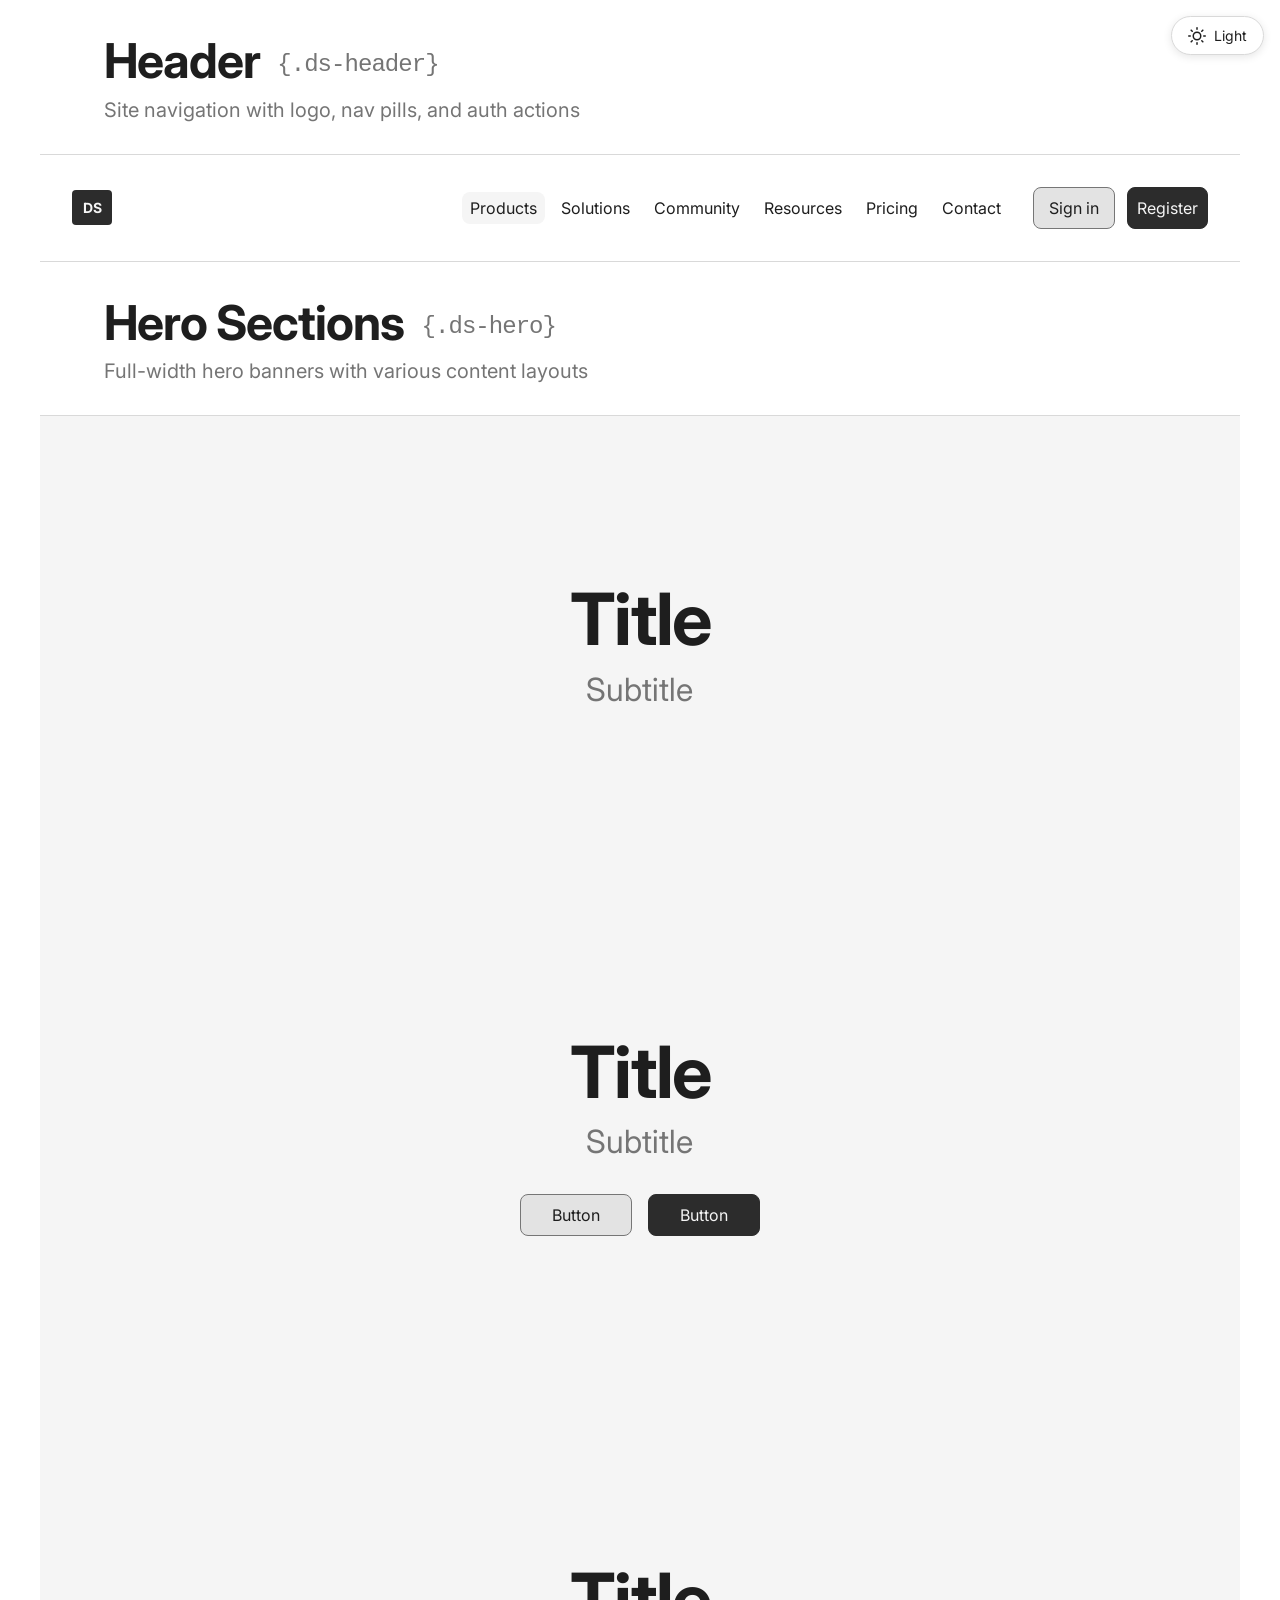
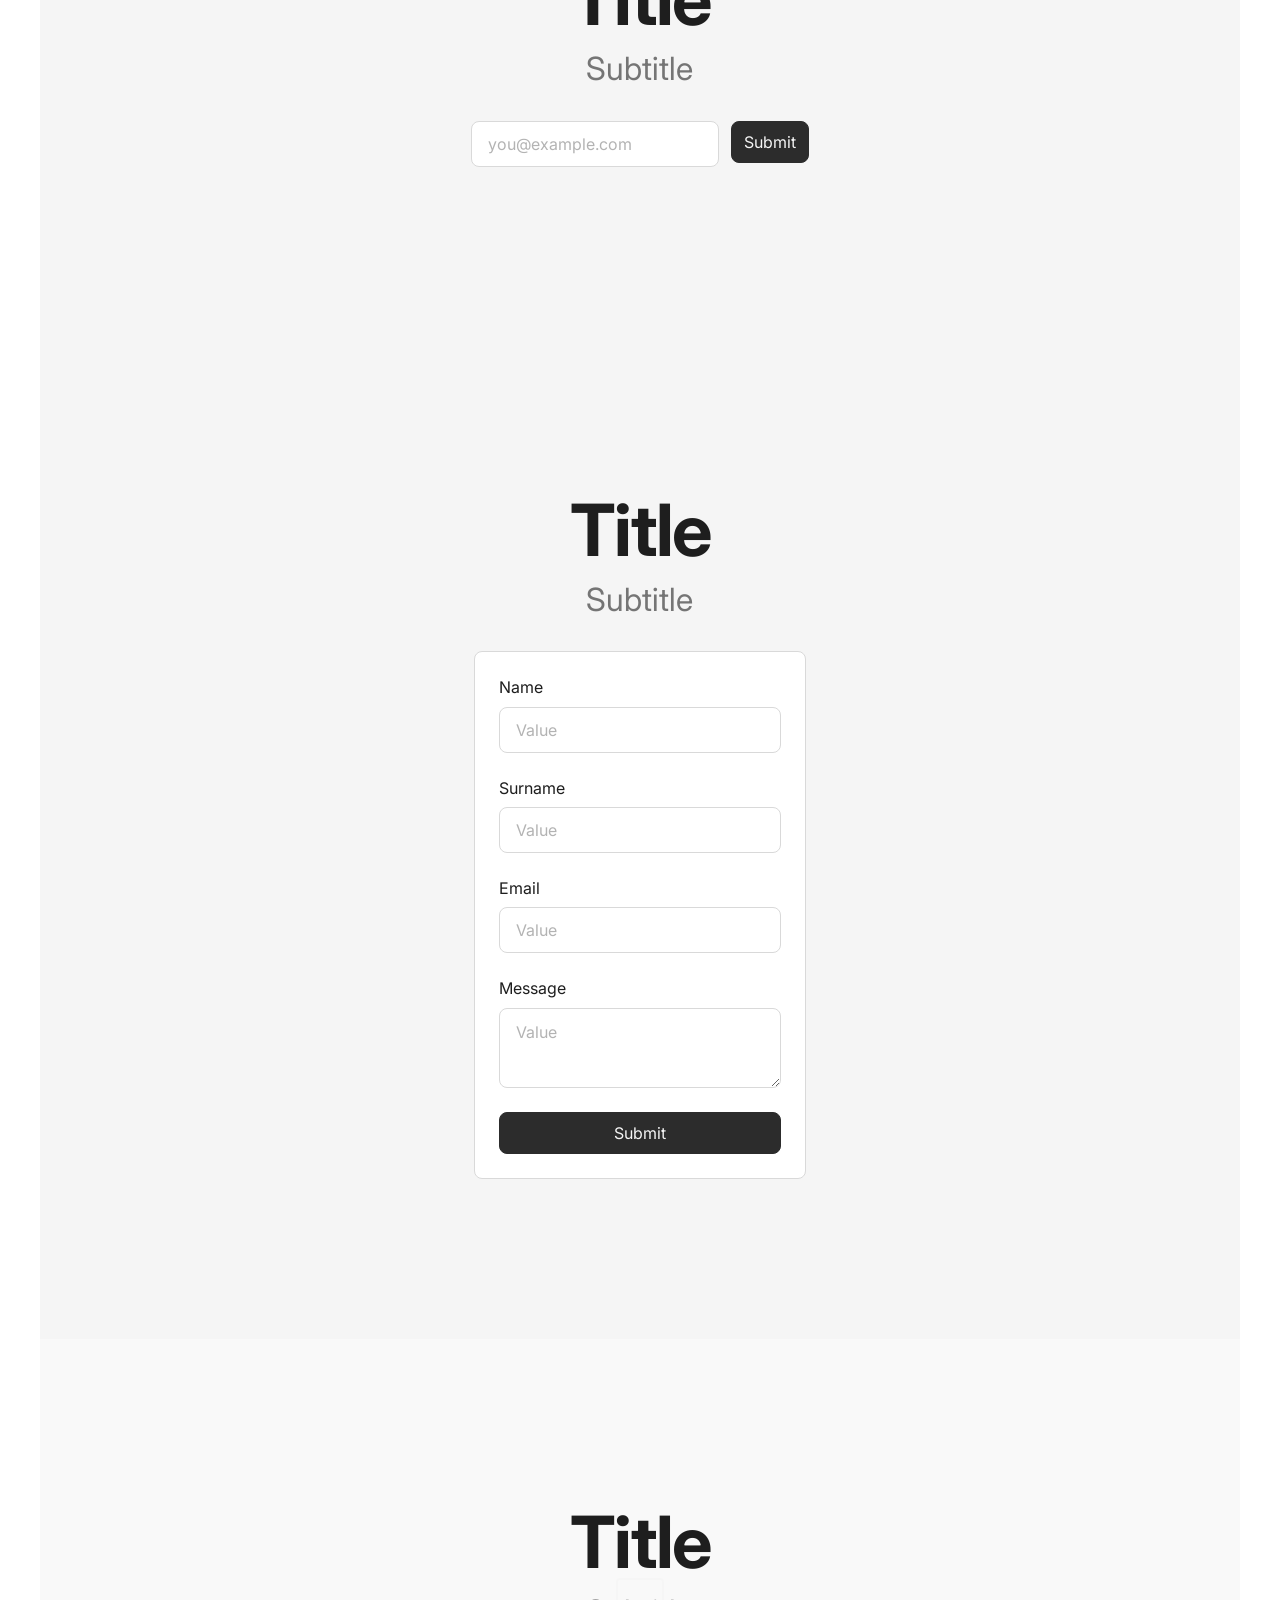
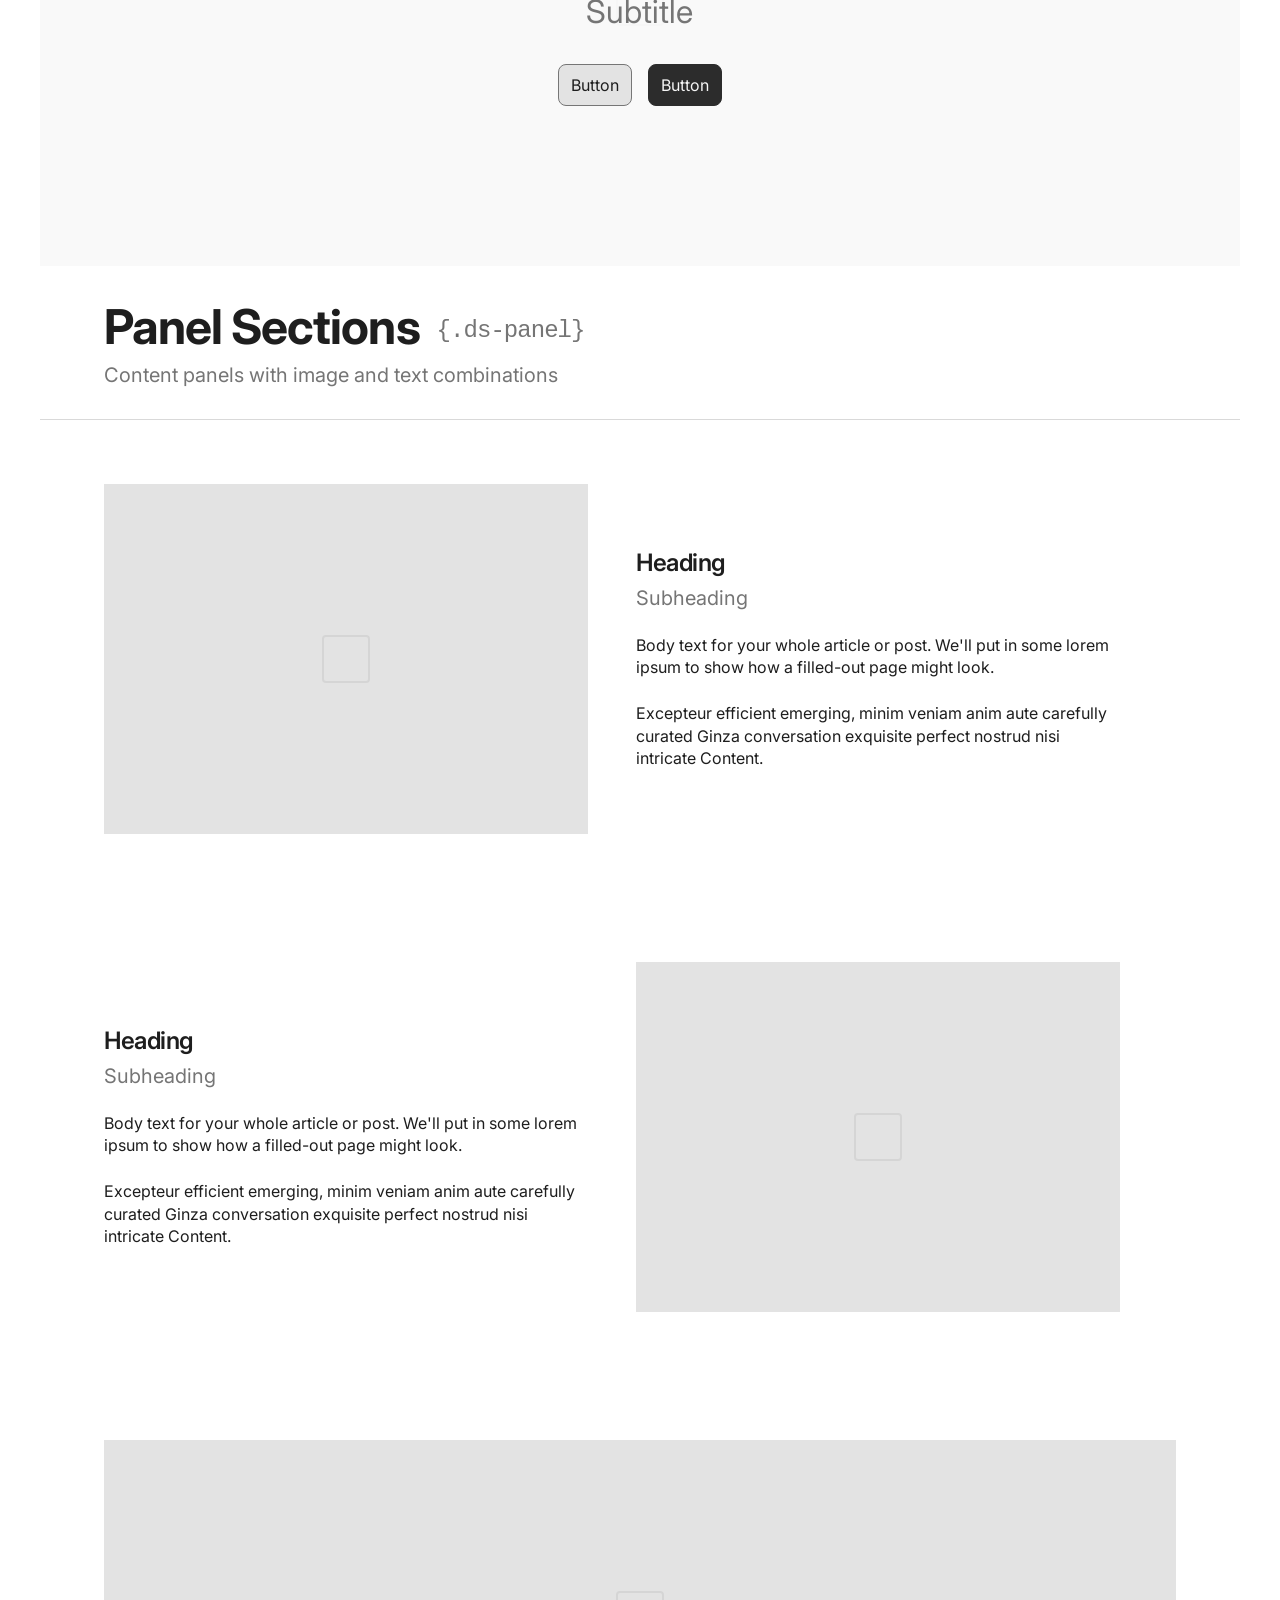
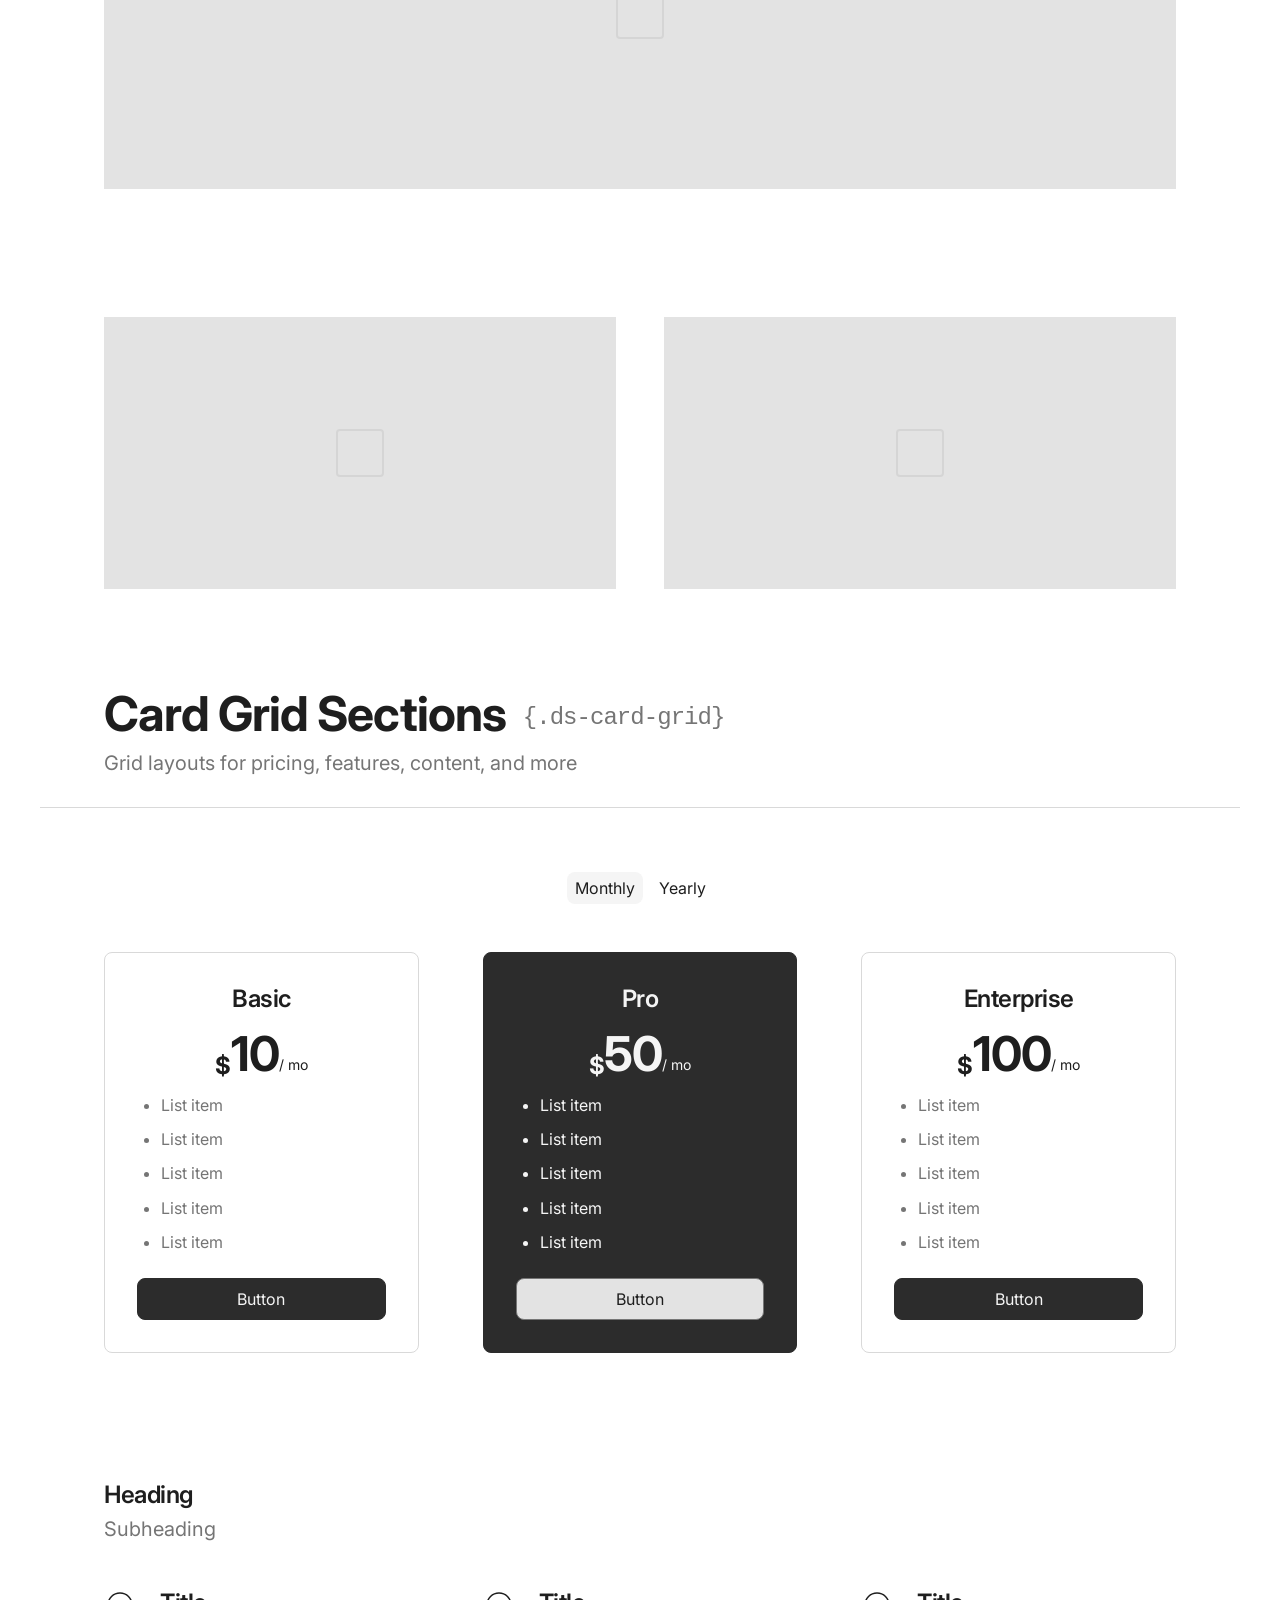
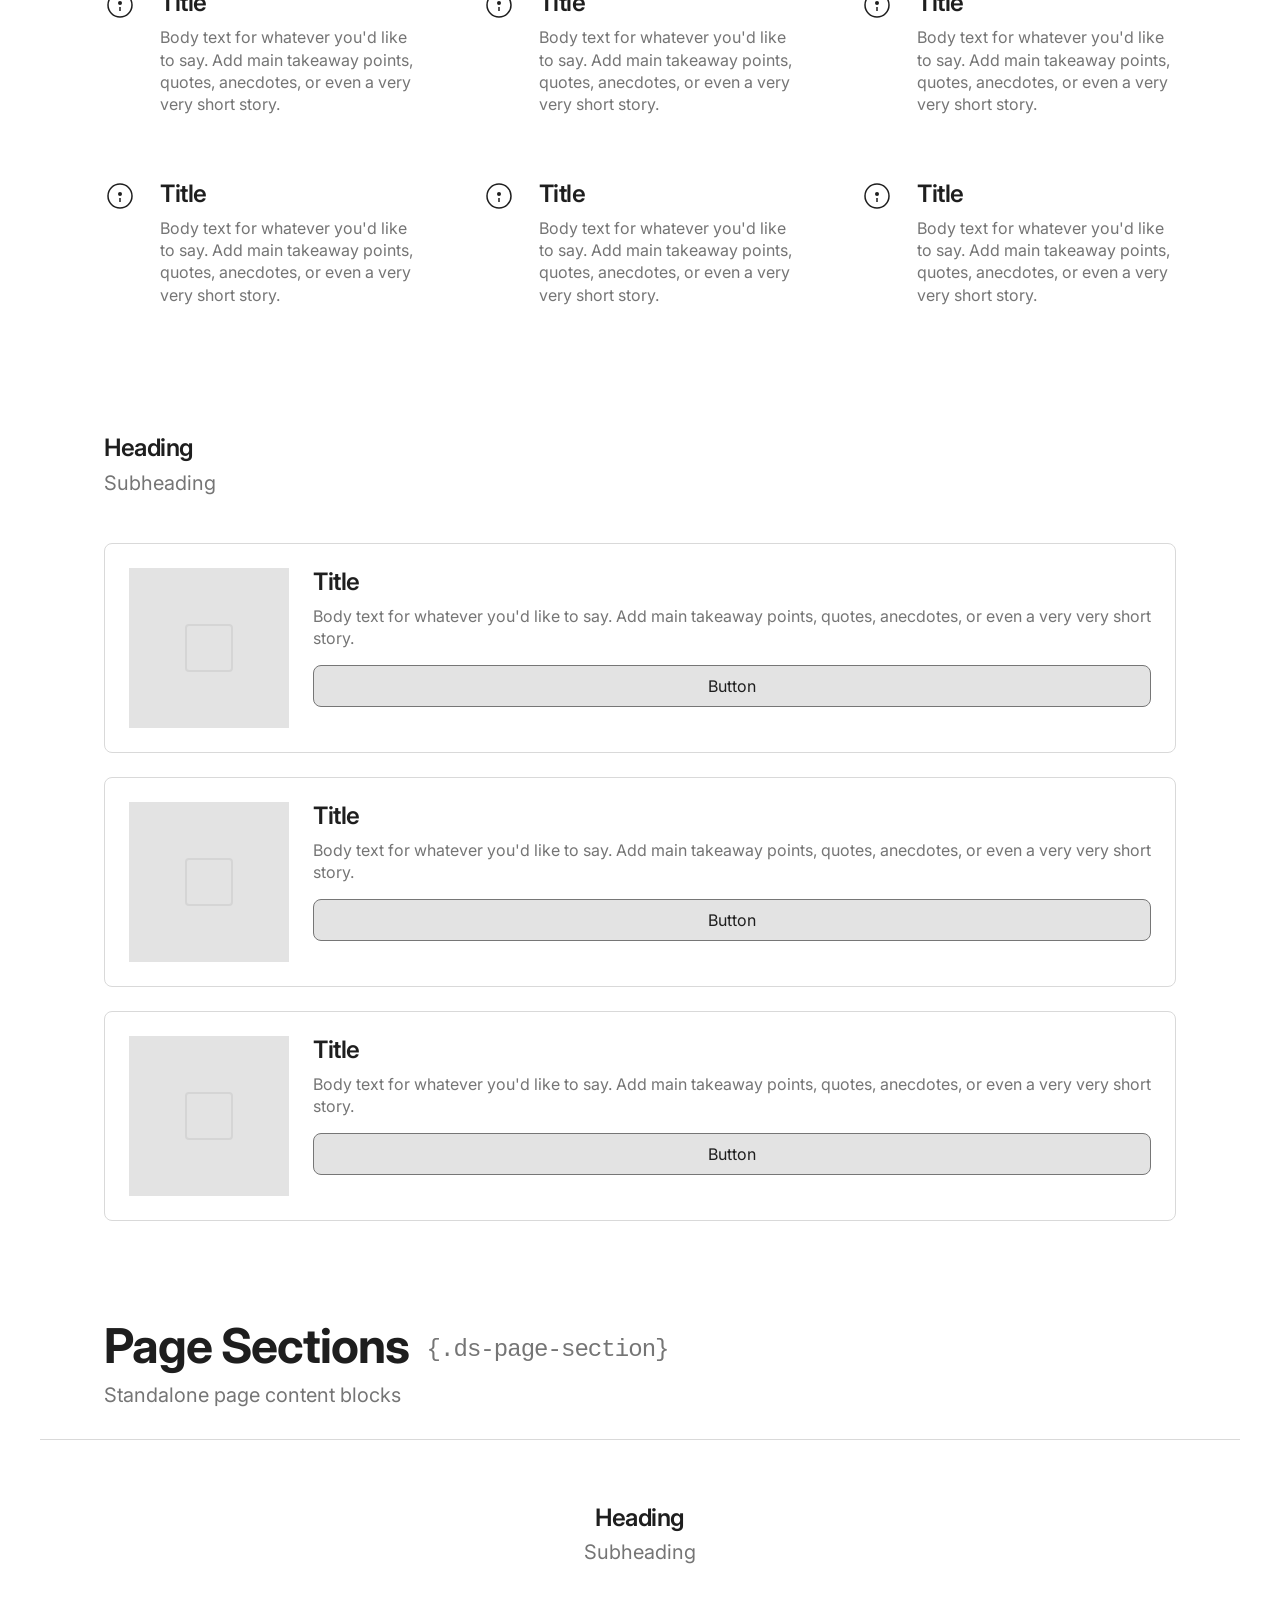
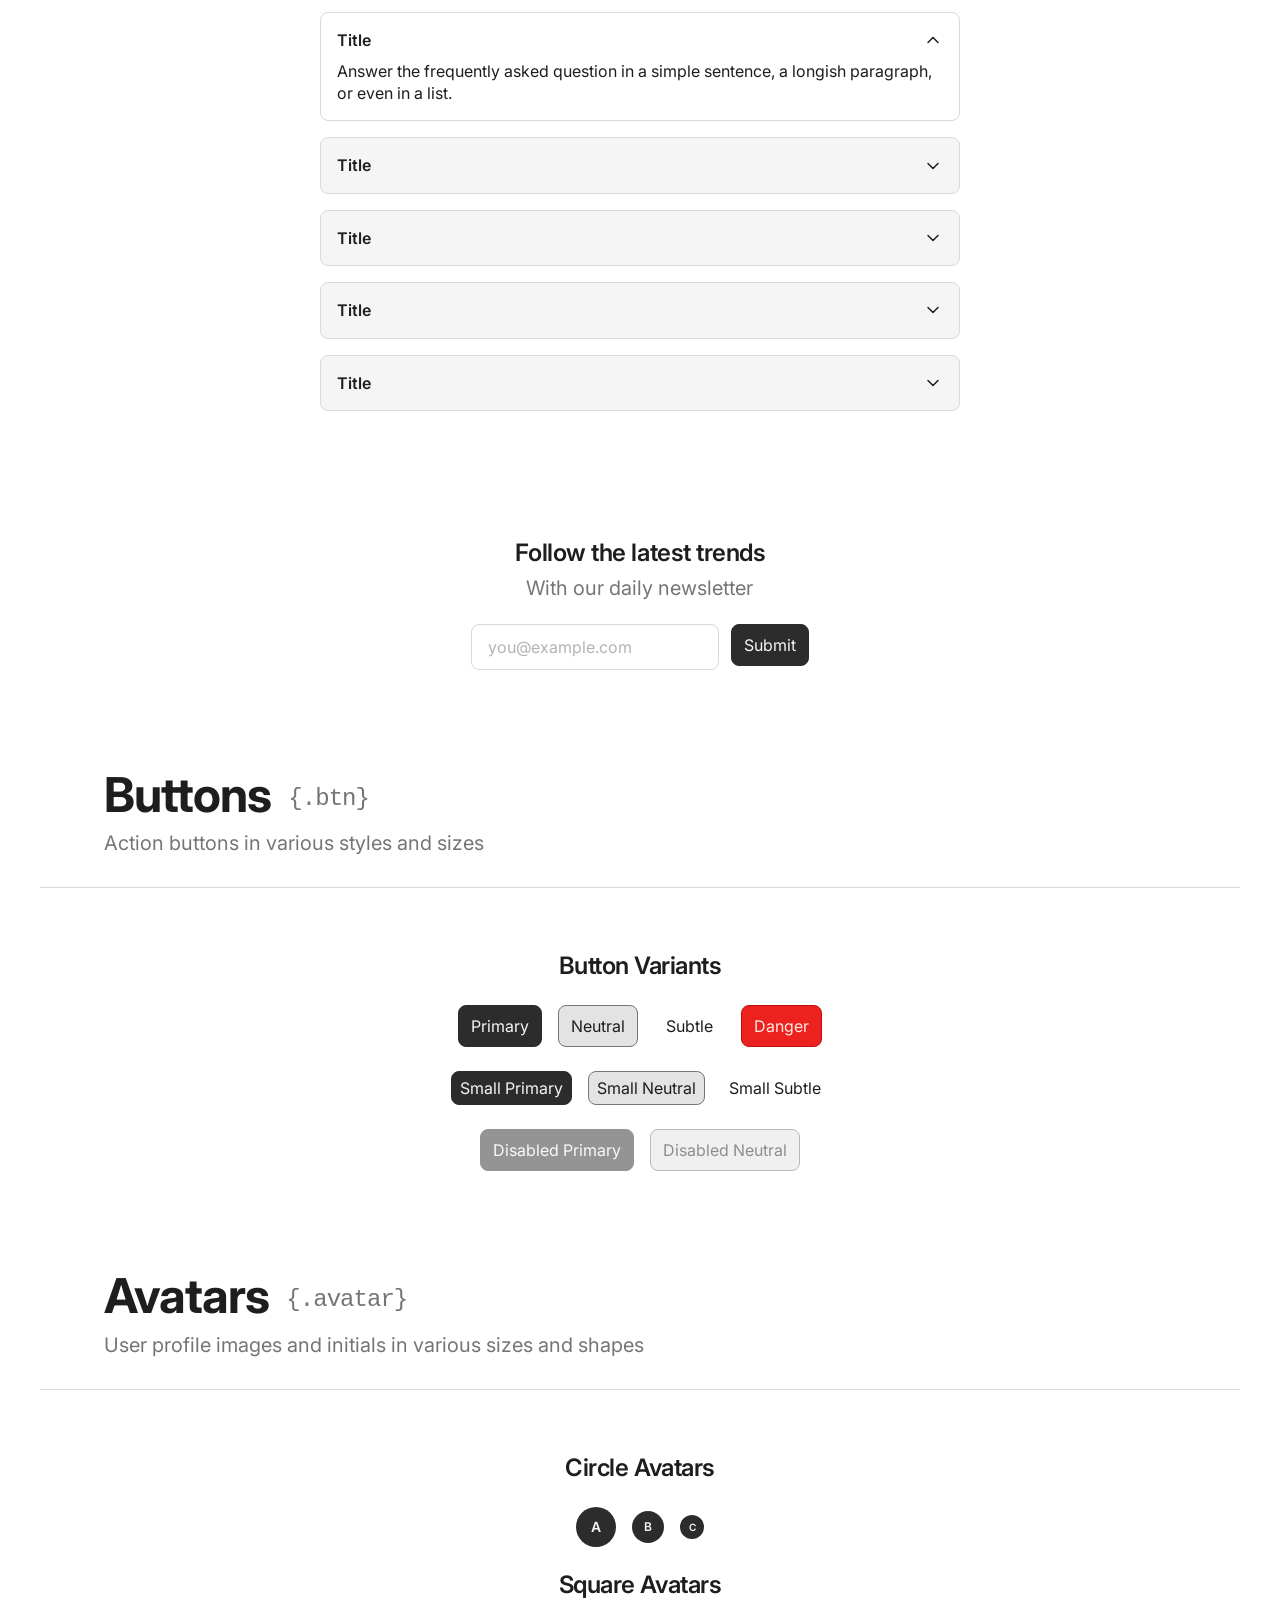
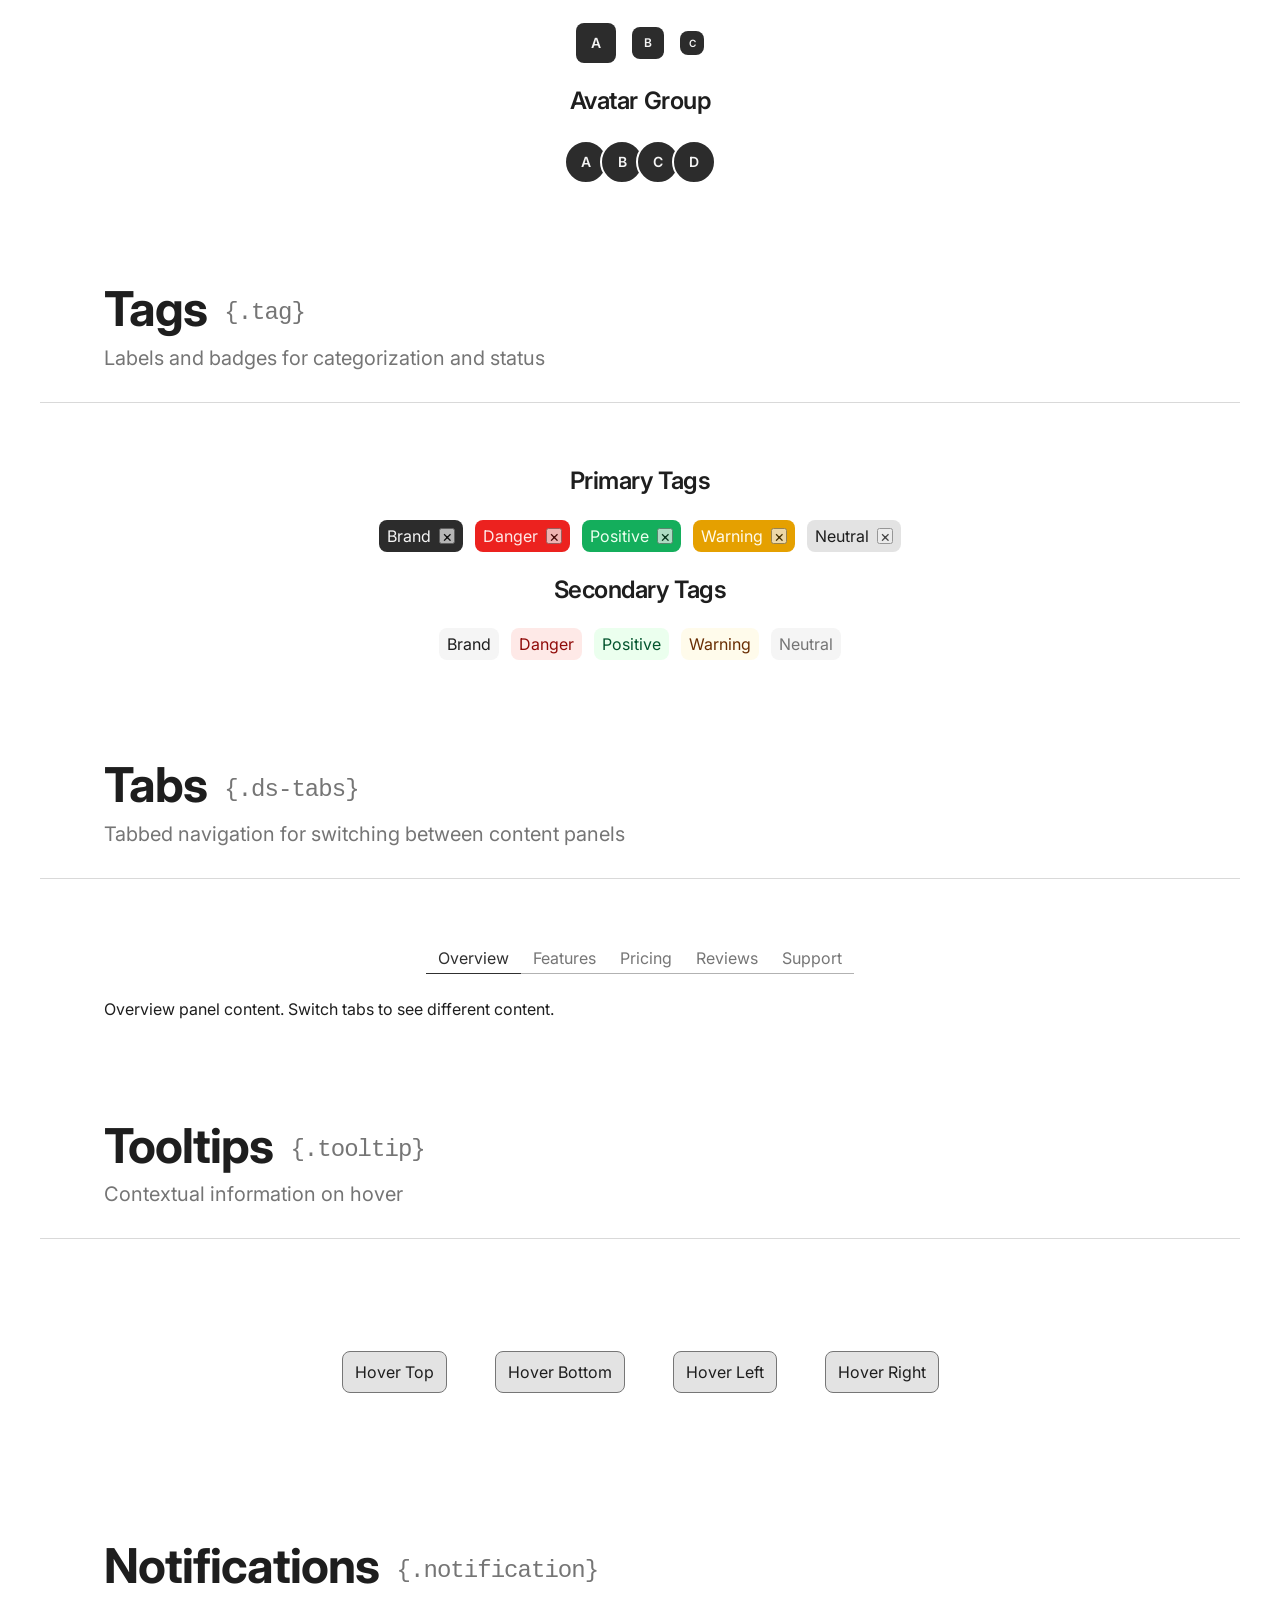
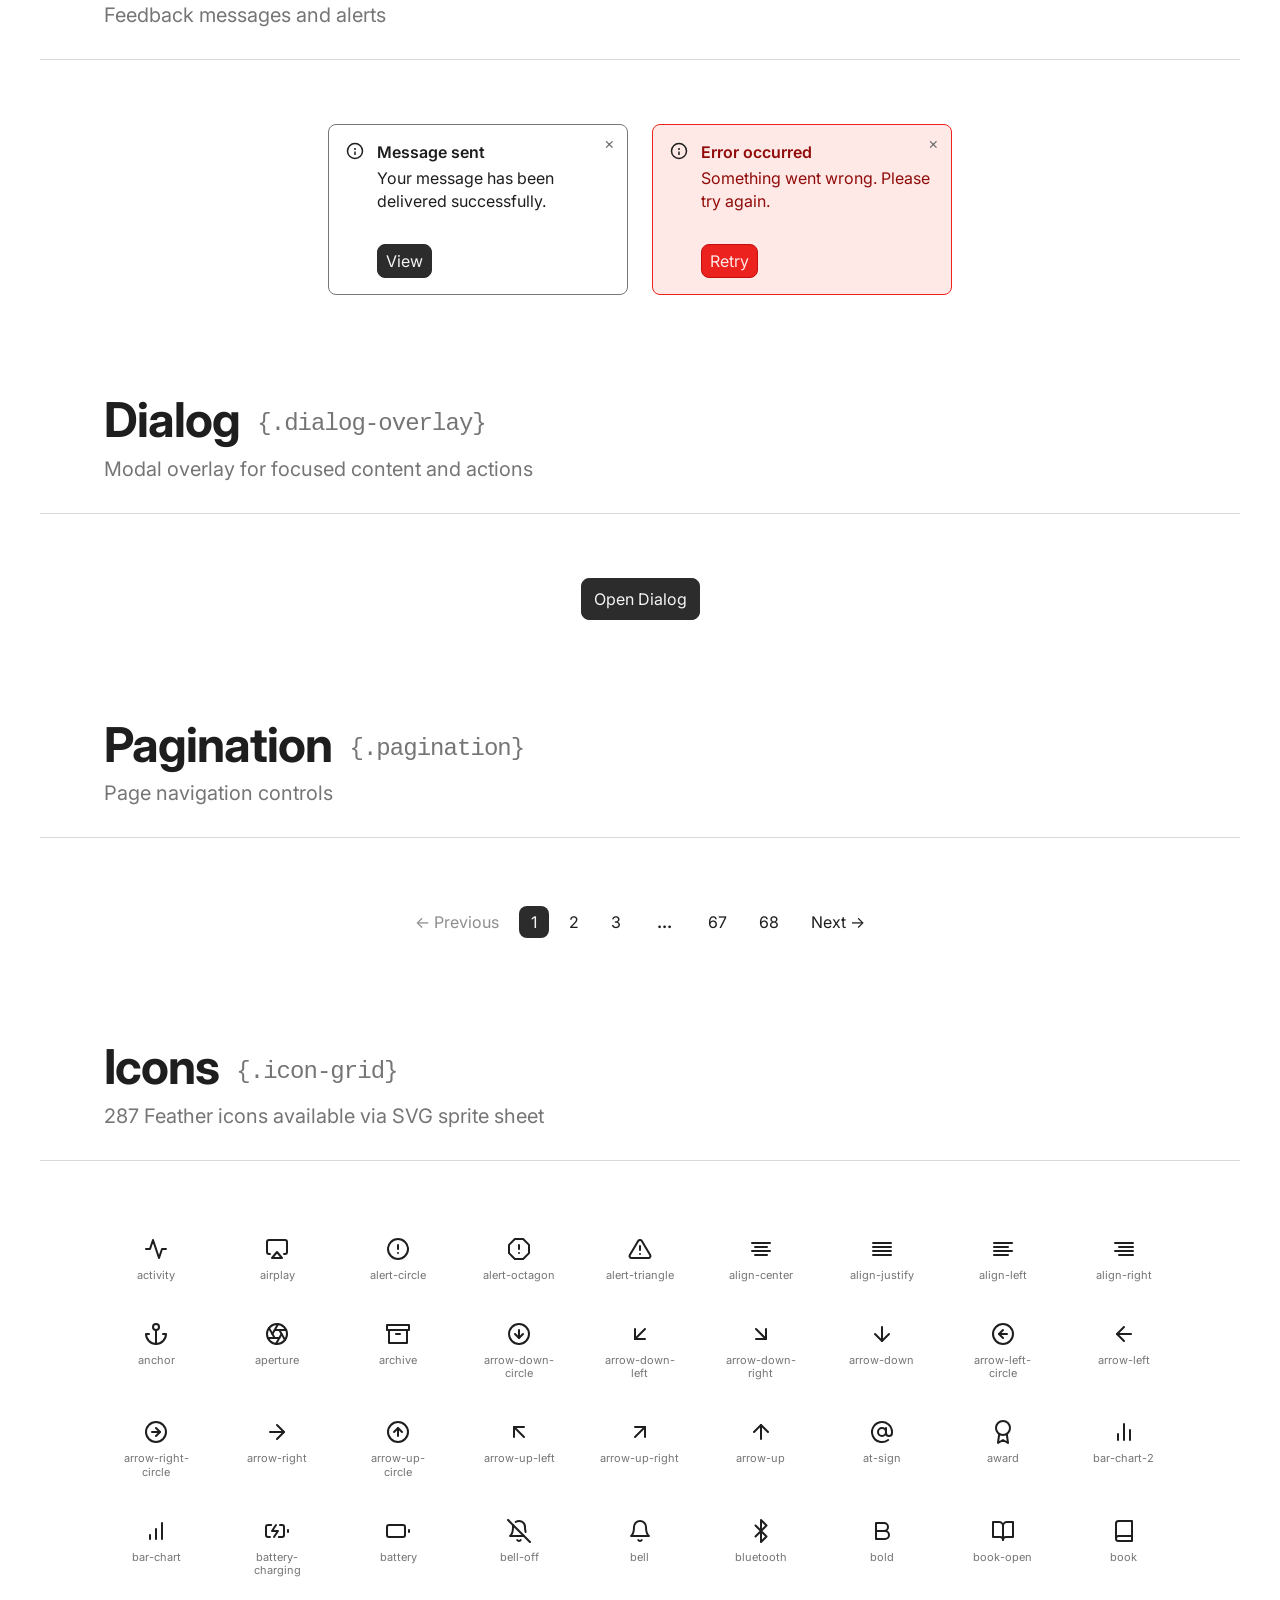
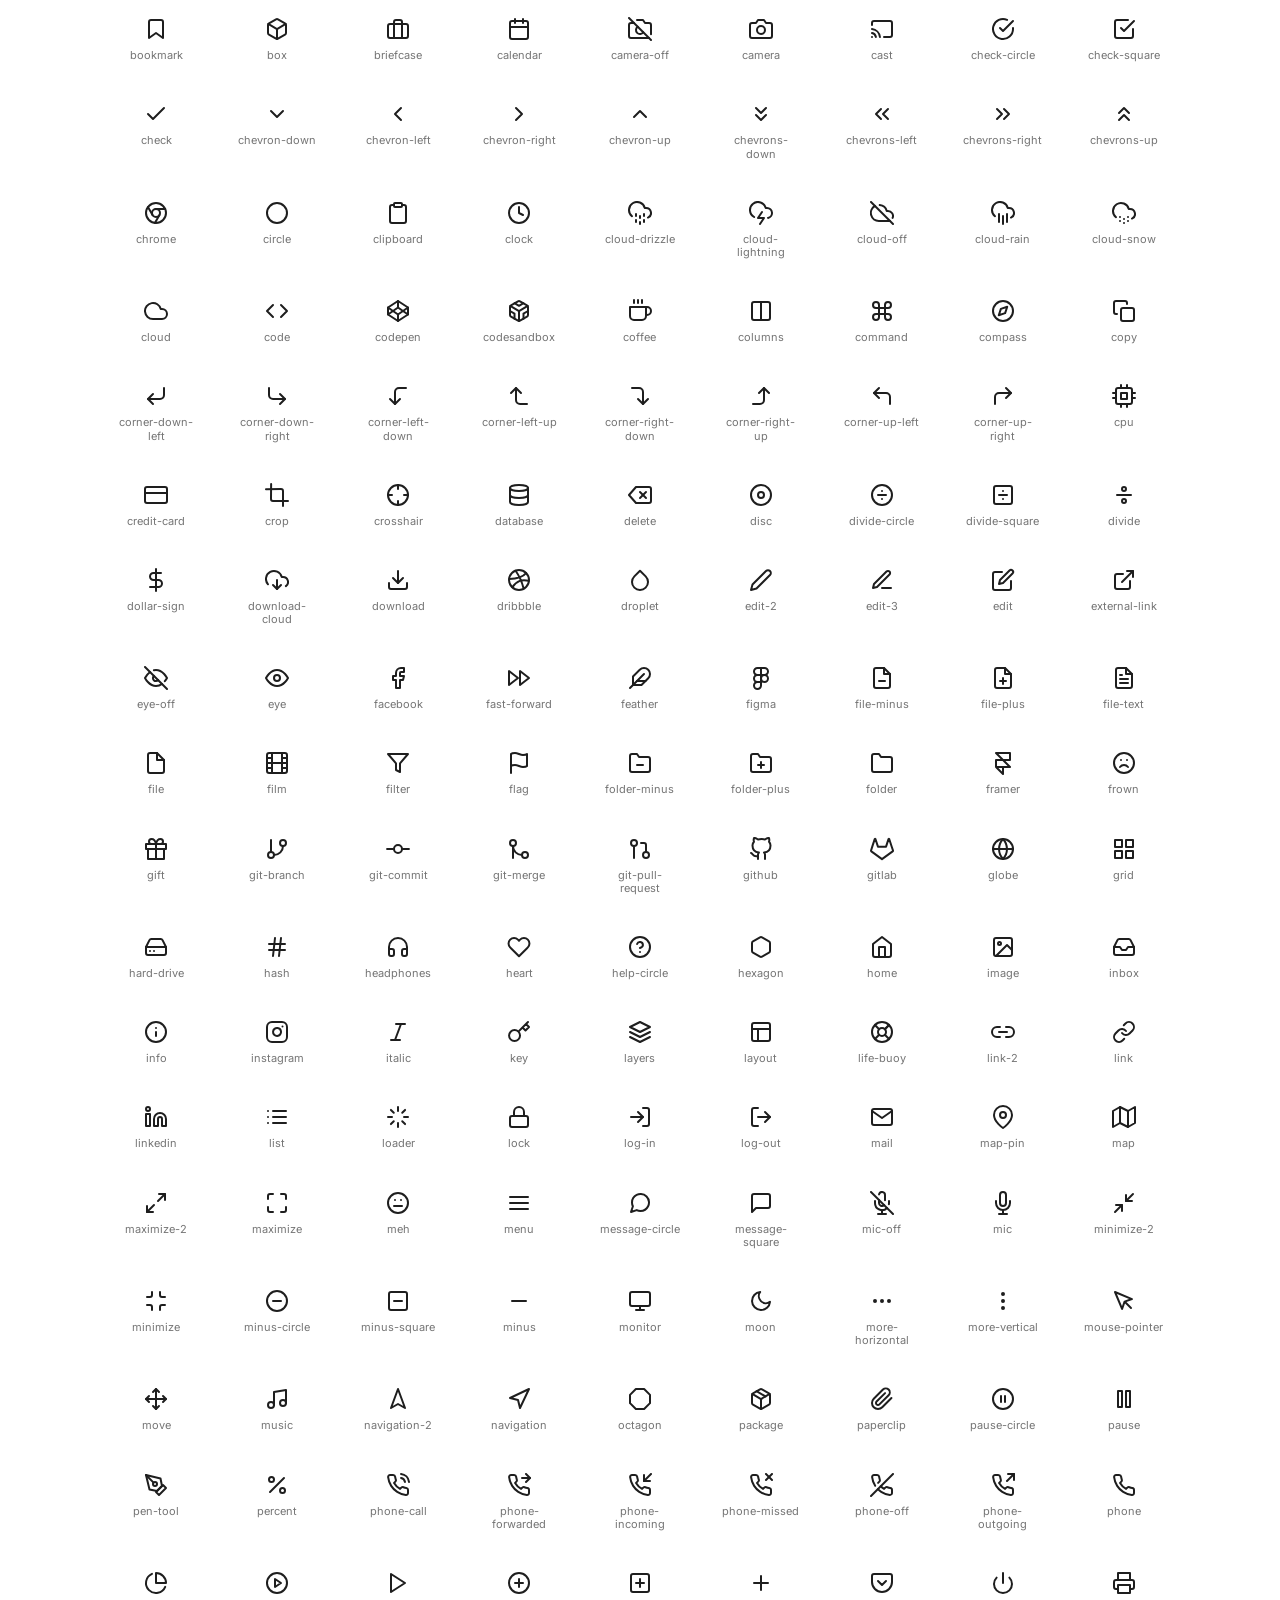
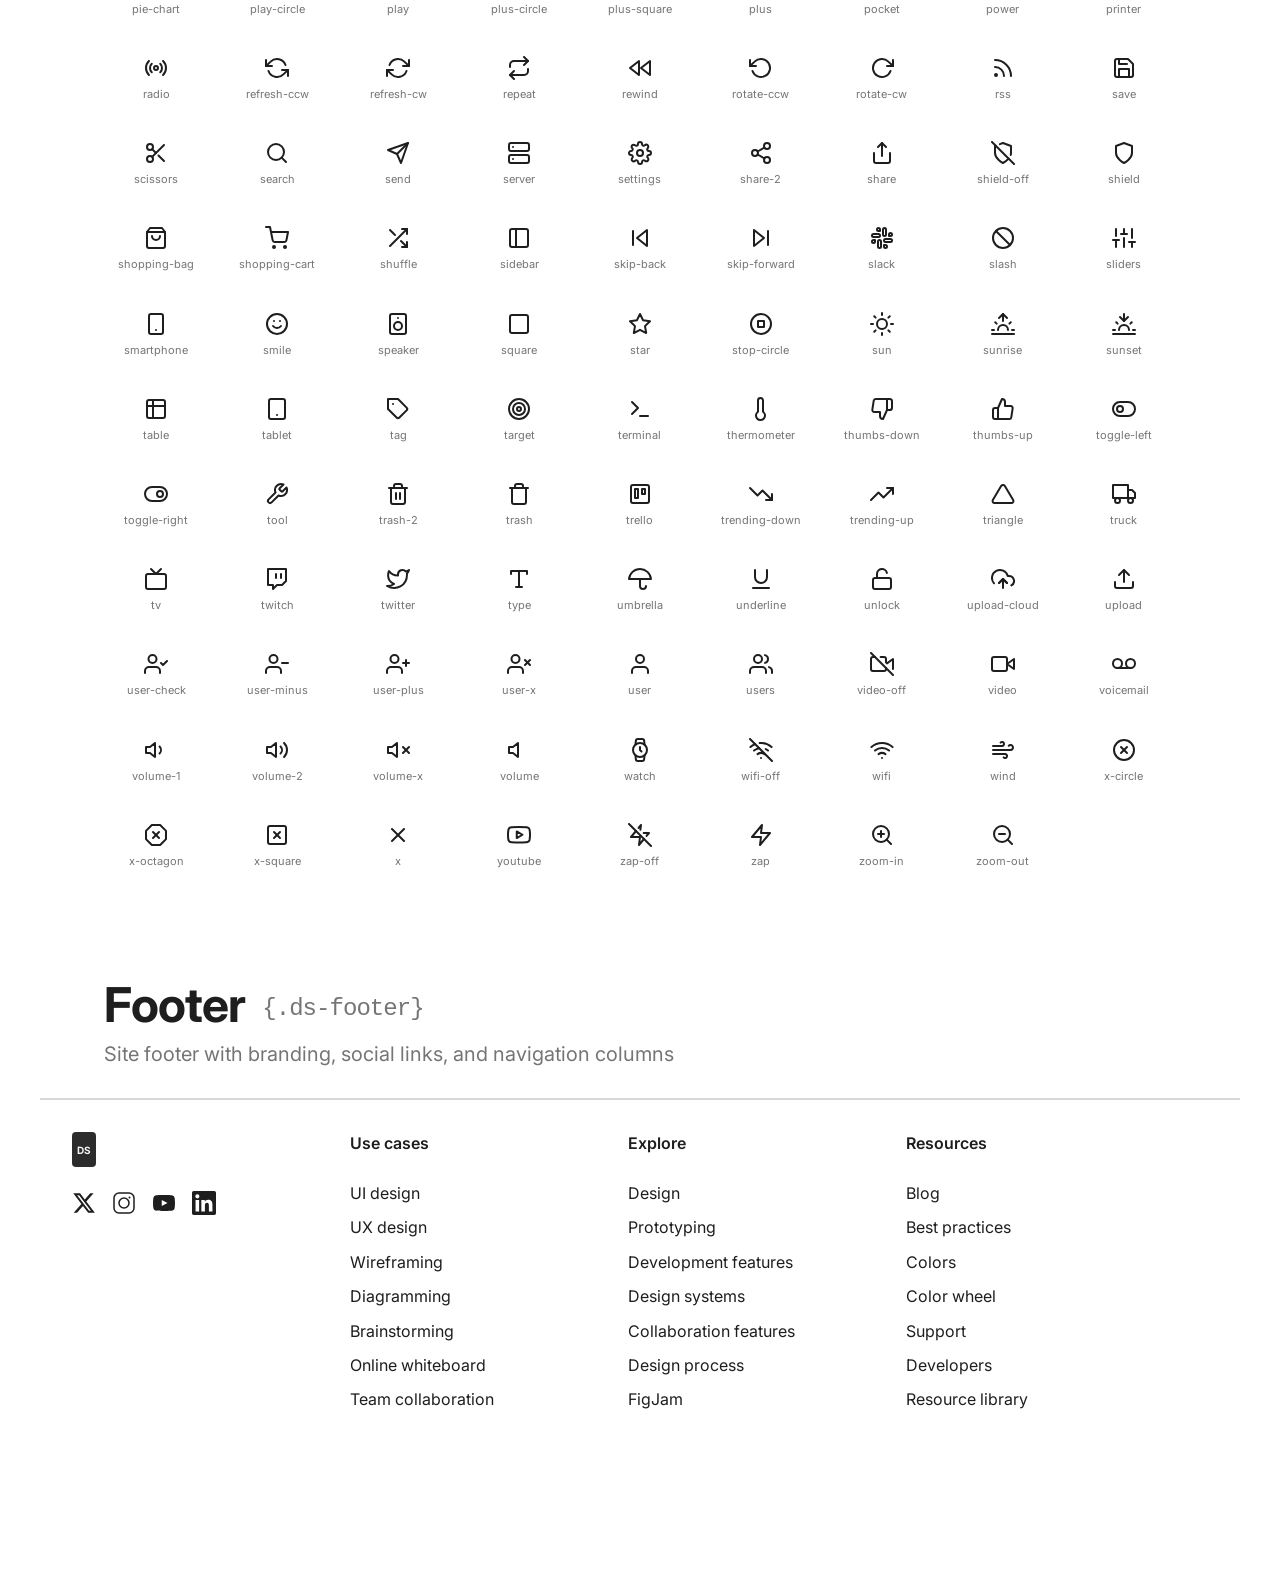
==== index.html @ 28613681 "Add complete icon library: 287 Feather icons as individual SVGs and sprite sheet - icons/ folder wit" ====
<!DOCTYPE html>
<html lang="en">
<head>
  <meta charset="UTF-8">
  <meta name="viewport" content="width=device-width, initial-scale=1.0">
  <meta name="description" content="Simple Design System — HTML/CSS Component Library">
  <title>Simple Design System</title>
  <link rel="stylesheet" href="css/reset.css">
  <link rel="stylesheet" href="css/tokens.css">
  <link rel="stylesheet" href="css/components.css">
  <link rel="stylesheet" href="css/styles.css">
</head>
<body>

  <button class="theme-toggle" id="theme-toggle" aria-label="Toggle dark mode">
    <span class="toggle-icon">
      <svg class="sun-icon" width="18" height="18" viewBox="0 0 24 24" fill="none" stroke="currentColor" stroke-width="2" stroke-linecap="round" stroke-linejoin="round">
        <circle cx="12" cy="12" r="5"/><line x1="12" y1="1" x2="12" y2="3"/><line x1="12" y1="21" x2="12" y2="23"/><line x1="4.22" y1="4.22" x2="5.64" y2="5.64"/><line x1="18.36" y1="18.36" x2="19.78" y2="19.78"/><line x1="1" y1="12" x2="3" y2="12"/><line x1="21" y1="12" x2="23" y2="12"/><line x1="4.22" y1="19.78" x2="5.64" y2="18.36"/><line x1="18.36" y1="5.64" x2="19.78" y2="4.22"/>
      </svg>
      <svg class="moon-icon" width="18" height="18" viewBox="0 0 24 24" fill="none" stroke="currentColor" stroke-width="2" stroke-linecap="round" stroke-linejoin="round">
        <path d="M21 12.79A9 9 0 1 1 11.21 3 7 7 0 0 0 21 12.79z"/>
      </svg>
    </span>
    <span class="toggle-label">Light</span>
  </button>

  <!-- ============================================================
       HEADER
       ============================================================ -->

  <div class="section-divider">
    <h2>Header <code>{.ds-header}</code></h2>
    <p>Site navigation with logo, nav pills, and auth actions</p>
  </div>

  <header class="ds-header">
    <div class="logo-mark">
      <svg width="40" height="35" viewBox="0 0 40 35" fill="none" xmlns="http://www.w3.org/2000/svg">
        <rect width="40" height="35" rx="4" fill="var(--bg-brand)"/>
        <text x="50%" y="55%" dominant-baseline="middle" text-anchor="middle" fill="var(--text-on-brand)" font-size="14" font-weight="700" font-family="Inter, sans-serif">DS</text>
      </svg>
    </div>
    <nav class="nav-pill-list">
      <a class="nav-pill active" href="#">Products</a>
      <a class="nav-pill" href="#">Solutions</a>
      <a class="nav-pill" href="#">Community</a>
      <a class="nav-pill" href="#">Resources</a>
      <a class="nav-pill" href="#">Pricing</a>
      <a class="nav-pill" href="#">Contact</a>
    </nav>
    <div class="header-auth">
      <button class="btn btn-neutral">Sign in</button>
      <button class="btn btn-brand">Register</button>
    </div>
  </header>

  <!-- ============================================================
       HERO SECTIONS
       ============================================================ -->

  <div class="section-divider">
    <h2>Hero Sections <code>{.ds-hero}</code></h2>
    <p>Full-width hero banners with various content layouts</p>
  </div>

  <!-- Hero Basic -->
  <section class="ds-hero bg-secondary">
    <div class="text-content-title align-center">
      <h1 class="title">Title</h1>
      <p class="subtitle">Subtitle</p>
    </div>
  </section>

  <!-- Hero Actions -->
  <section class="ds-hero bg-secondary has-gap">
    <div class="text-content-title align-center">
      <h1 class="title">Title</h1>
      <p class="subtitle">Subtitle</p>
    </div>
    <div class="btn-group" style="width: 240px;">
      <button class="btn btn-neutral">Button</button>
      <button class="btn btn-brand">Button</button>
    </div>
  </section>

  <!-- Hero Newsletter -->
  <section class="ds-hero bg-secondary has-gap">
    <div class="text-content-title align-center">
      <h1 class="title">Title</h1>
      <p class="subtitle">Subtitle</p>
    </div>
    <form class="form-newsletter">
      <div class="input-field">
        <input type="email" class="input" placeholder="you@example.com">
      </div>
      <button type="submit" class="btn btn-brand">Submit</button>
    </form>
  </section>

  <!-- Hero Form -->
  <section class="ds-hero bg-secondary has-gap">
    <div class="text-content-title align-center">
      <h1 class="title">Title</h1>
      <p class="subtitle">Subtitle</p>
    </div>
    <form class="form-contact">
      <div class="input-field">
        <label>Name</label>
        <input type="text" class="input" placeholder="Value">
      </div>
      <div class="input-field">
        <label>Surname</label>
        <input type="text" class="input" placeholder="Value">
      </div>
      <div class="input-field">
        <label>Email</label>
        <input type="email" class="input" placeholder="Value">
      </div>
      <div class="textarea-field input-field">
        <label>Message</label>
        <textarea class="textarea" placeholder="Value"></textarea>
      </div>
      <div class="btn-group">
        <button type="submit" class="btn btn-brand">Submit</button>
      </div>
    </form>
  </section>

  <!-- Hero Image -->
  <section class="ds-hero hero-image has-gap">
    <div class="hero-bg">
      <div class="image-placeholder" style="width: 100%; height: 100%;"></div>
      <div class="scrim"></div>
    </div>
    <div class="text-content-title align-center">
      <h1 class="title">Title</h1>
      <p class="subtitle">Subtitle</p>
    </div>
    <div class="btn-group">
      <button class="btn btn-neutral">Button</button>
      <button class="btn btn-brand">Button</button>
    </div>
  </section>

  <!-- ============================================================
       PANEL SECTIONS
       ============================================================ -->

  <div class="section-divider">
    <h2>Panel Sections <code>{.ds-panel}</code></h2>
    <p>Content panels with image and text combinations</p>
  </div>

  <!-- Panel Image Content -->
  <section class="ds-panel">
    <div class="panel-image image-placeholder"></div>
    <div class="panel-content">
      <div class="text-content-heading">
        <h2 class="heading">Heading</h2>
        <p class="subheading">Subheading</p>
      </div>
      <p class="body-text">Body text for your whole article or post. We'll put in some lorem ipsum to show how a filled-out page might look.</p>
      <p class="body-text">Excepteur efficient emerging, minim veniam anim aute carefully curated Ginza conversation exquisite perfect nostrud nisi intricate Content.</p>
    </div>
  </section>

  <!-- Panel Image Content Reverse -->
  <section class="ds-panel">
    <div class="panel-content">
      <div class="text-content-heading">
        <h2 class="heading">Heading</h2>
        <p class="subheading">Subheading</p>
      </div>
      <p class="body-text">Body text for your whole article or post. We'll put in some lorem ipsum to show how a filled-out page might look.</p>
      <p class="body-text">Excepteur efficient emerging, minim veniam anim aute carefully curated Ginza conversation exquisite perfect nostrud nisi intricate Content.</p>
    </div>
    <div class="panel-image image-placeholder"></div>
  </section>

  <!-- Panel Image (Full Width) -->
  <section class="ds-panel-full">
    <div class="panel-image image-placeholder"></div>
  </section>

  <!-- Panel Image Double -->
  <section class="ds-panel-double">
    <div class="panel-image image-placeholder"></div>
    <div class="panel-image image-placeholder"></div>
  </section>

  <!-- ============================================================
       CARD GRID SECTIONS
       ============================================================ -->

  <div class="section-divider">
    <h2>Card Grid Sections <code>{.ds-card-grid}</code></h2>
    <p>Grid layouts for pricing, features, content, and more</p>
  </div>

  <!-- Card Grid — Pricing -->
  <section class="ds-card-grid align-center">
    <div class="nav-pill-list">
      <a class="nav-pill active" href="#">Monthly</a>
      <a class="nav-pill" href="#">Yearly</a>
    </div>
    <div class="cards">
      <div class="pricing-card">
        <div class="pricing-top">
          <h3 class="pricing-title">Basic</h3>
          <div class="text-price">
            <span class="currency">$</span>
            <span class="amount">10</span>
            <span class="label">/ mo</span>
          </div>
          <ul class="pricing-list">
            <li>List item</li>
            <li>List item</li>
            <li>List item</li>
            <li>List item</li>
            <li>List item</li>
          </ul>
        </div>
        <button class="btn btn-brand">Button</button>
      </div>
      <div class="pricing-card brand">
        <div class="pricing-top">
          <h3 class="pricing-title">Pro</h3>
          <div class="text-price">
            <span class="currency">$</span>
            <span class="amount">50</span>
            <span class="label">/ mo</span>
          </div>
          <ul class="pricing-list">
            <li>List item</li>
            <li>List item</li>
            <li>List item</li>
            <li>List item</li>
            <li>List item</li>
          </ul>
        </div>
        <button class="btn">Button</button>
      </div>
      <div class="pricing-card">
        <div class="pricing-top">
          <h3 class="pricing-title">Enterprise</h3>
          <div class="text-price">
            <span class="currency">$</span>
            <span class="amount">100</span>
            <span class="label">/ mo</span>
          </div>
          <ul class="pricing-list">
            <li>List item</li>
            <li>List item</li>
            <li>List item</li>
            <li>List item</li>
            <li>List item</li>
          </ul>
        </div>
        <button class="btn btn-brand">Button</button>
      </div>
    </div>
  </section>

  <!-- Card Grid — Icon -->
  <section class="ds-card-grid">
    <div class="text-content-heading">
      <h2 class="heading">Heading</h2>
      <p class="subheading">Subheading</p>
    </div>
    <div class="cards">
      <div class="card-icon">
        <svg class="card-icon-img" viewBox="0 0 32 32" fill="none" xmlns="http://www.w3.org/2000/svg">
          <circle cx="16" cy="16" r="12" stroke="var(--text-default)" stroke-width="1.5"/>
          <circle cx="16" cy="14" r="2" fill="var(--text-default)"/>
          <line x1="16" y1="18" x2="16" y2="22" stroke="var(--text-default)" stroke-width="1.5"/>
        </svg>
        <div class="card-icon-body">
          <div class="card-icon-text">
            <h3 class="card-title">Title</h3>
            <p class="card-body">Body text for whatever you'd like to say. Add main takeaway points, quotes, anecdotes, or even a very very short story.</p>
          </div>
        </div>
      </div>
      <div class="card-icon">
        <svg class="card-icon-img" viewBox="0 0 32 32" fill="none" xmlns="http://www.w3.org/2000/svg">
          <circle cx="16" cy="16" r="12" stroke="var(--text-default)" stroke-width="1.5"/>
          <circle cx="16" cy="14" r="2" fill="var(--text-default)"/>
          <line x1="16" y1="18" x2="16" y2="22" stroke="var(--text-default)" stroke-width="1.5"/>
        </svg>
        <div class="card-icon-body">
          <div class="card-icon-text">
            <h3 class="card-title">Title</h3>
            <p class="card-body">Body text for whatever you'd like to say. Add main takeaway points, quotes, anecdotes, or even a very very short story.</p>
          </div>
        </div>
      </div>
      <div class="card-icon">
        <svg class="card-icon-img" viewBox="0 0 32 32" fill="none" xmlns="http://www.w3.org/2000/svg">
          <circle cx="16" cy="16" r="12" stroke="var(--text-default)" stroke-width="1.5"/>
          <circle cx="16" cy="14" r="2" fill="var(--text-default)"/>
          <line x1="16" y1="18" x2="16" y2="22" stroke="var(--text-default)" stroke-width="1.5"/>
        </svg>
        <div class="card-icon-body">
          <div class="card-icon-text">
            <h3 class="card-title">Title</h3>
            <p class="card-body">Body text for whatever you'd like to say. Add main takeaway points, quotes, anecdotes, or even a very very short story.</p>
          </div>
        </div>
      </div>
      <div class="card-icon">
        <svg class="card-icon-img" viewBox="0 0 32 32" fill="none" xmlns="http://www.w3.org/2000/svg">
          <circle cx="16" cy="16" r="12" stroke="var(--text-default)" stroke-width="1.5"/>
          <circle cx="16" cy="14" r="2" fill="var(--text-default)"/>
          <line x1="16" y1="18" x2="16" y2="22" stroke="var(--text-default)" stroke-width="1.5"/>
        </svg>
        <div class="card-icon-body">
          <div class="card-icon-text">
            <h3 class="card-title">Title</h3>
            <p class="card-body">Body text for whatever you'd like to say. Add main takeaway points, quotes, anecdotes, or even a very very short story.</p>
          </div>
        </div>
      </div>
      <div class="card-icon">
        <svg class="card-icon-img" viewBox="0 0 32 32" fill="none" xmlns="http://www.w3.org/2000/svg">
          <circle cx="16" cy="16" r="12" stroke="var(--text-default)" stroke-width="1.5"/>
          <circle cx="16" cy="14" r="2" fill="var(--text-default)"/>
          <line x1="16" y1="18" x2="16" y2="22" stroke="var(--text-default)" stroke-width="1.5"/>
        </svg>
        <div class="card-icon-body">
          <div class="card-icon-text">
            <h3 class="card-title">Title</h3>
            <p class="card-body">Body text for whatever you'd like to say. Add main takeaway points, quotes, anecdotes, or even a very very short story.</p>
          </div>
        </div>
      </div>
      <div class="card-icon">
        <svg class="card-icon-img" viewBox="0 0 32 32" fill="none" xmlns="http://www.w3.org/2000/svg">
          <circle cx="16" cy="16" r="12" stroke="var(--text-default)" stroke-width="1.5"/>
          <circle cx="16" cy="14" r="2" fill="var(--text-default)"/>
          <line x1="16" y1="18" x2="16" y2="22" stroke="var(--text-default)" stroke-width="1.5"/>
        </svg>
        <div class="card-icon-body">
          <div class="card-icon-text">
            <h3 class="card-title">Title</h3>
            <p class="card-body">Body text for whatever you'd like to say. Add main takeaway points, quotes, anecdotes, or even a very very short story.</p>
          </div>
        </div>
      </div>
    </div>
  </section>

  <!-- Card Grid — Content List -->
  <section class="ds-card-grid">
    <div class="text-content-heading">
      <h2 class="heading">Heading</h2>
      <p class="subheading">Subheading</p>
    </div>
    <div class="cards-list">
      <div class="card-content-list">
        <div class="card-image image-placeholder"></div>
        <div class="card-body">
          <div class="card-text">
            <h3 class="card-title">Title</h3>
            <p class="card-description">Body text for whatever you'd like to say. Add main takeaway points, quotes, anecdotes, or even a very very short story.</p>
          </div>
          <div class="btn-group">
            <button class="btn btn-neutral">Button</button>
          </div>
        </div>
      </div>
      <div class="card-content-list">
        <div class="card-image image-placeholder"></div>
        <div class="card-body">
          <div class="card-text">
            <h3 class="card-title">Title</h3>
            <p class="card-description">Body text for whatever you'd like to say. Add main takeaway points, quotes, anecdotes, or even a very very short story.</p>
          </div>
          <div class="btn-group">
            <button class="btn btn-neutral">Button</button>
          </div>
        </div>
      </div>
      <div class="card-content-list">
        <div class="card-image image-placeholder"></div>
        <div class="card-body">
          <div class="card-text">
            <h3 class="card-title">Title</h3>
            <p class="card-description">Body text for whatever you'd like to say. Add main takeaway points, quotes, anecdotes, or even a very very short story.</p>
          </div>
          <div class="btn-group">
            <button class="btn btn-neutral">Button</button>
          </div>
        </div>
      </div>
    </div>
  </section>

  <!-- ============================================================
       PAGE SECTIONS
       ============================================================ -->

  <div class="section-divider">
    <h2>Page Sections <code>{.ds-page-section}</code></h2>
    <p>Standalone page content blocks</p>
  </div>

  <!-- Page Accordion -->
  <section class="ds-page-section">
    <div class="text-content-heading align-center">
      <h2 class="heading">Heading</h2>
      <p class="subheading">Subheading</p>
    </div>
    <div class="ds-accordion">
      <div class="accordion-item open">
        <div class="accordion-title">
          <span>Title</span>
          <svg class="chevron" viewBox="0 0 20 20" fill="none" xmlns="http://www.w3.org/2000/svg">
            <path d="M5 7.5L10 12.5L15 7.5" stroke="currentColor" stroke-width="1.5" stroke-linecap="round" stroke-linejoin="round"/>
          </svg>
        </div>
        <div class="accordion-content">
          Answer the frequently asked question in a simple sentence, a longish paragraph, or even in a list.
        </div>
      </div>
      <div class="accordion-item">
        <div class="accordion-title">
          <span>Title</span>
          <svg class="chevron" viewBox="0 0 20 20" fill="none" xmlns="http://www.w3.org/2000/svg">
            <path d="M5 7.5L10 12.5L15 7.5" stroke="currentColor" stroke-width="1.5" stroke-linecap="round" stroke-linejoin="round"/>
          </svg>
        </div>
        <div class="accordion-content">
          Answer the frequently asked question in a simple sentence, a longish paragraph, or even in a list.
        </div>
      </div>
      <div class="accordion-item">
        <div class="accordion-title">
          <span>Title</span>
          <svg class="chevron" viewBox="0 0 20 20" fill="none" xmlns="http://www.w3.org/2000/svg">
            <path d="M5 7.5L10 12.5L15 7.5" stroke="currentColor" stroke-width="1.5" stroke-linecap="round" stroke-linejoin="round"/>
          </svg>
        </div>
        <div class="accordion-content">
          Answer the frequently asked question in a simple sentence, a longish paragraph, or even in a list.
        </div>
      </div>
      <div class="accordion-item">
        <div class="accordion-title">
          <span>Title</span>
          <svg class="chevron" viewBox="0 0 20 20" fill="none" xmlns="http://www.w3.org/2000/svg">
            <path d="M5 7.5L10 12.5L15 7.5" stroke="currentColor" stroke-width="1.5" stroke-linecap="round" stroke-linejoin="round"/>
          </svg>
        </div>
        <div class="accordion-content">
          Answer the frequently asked question in a simple sentence, a longish paragraph, or even in a list.
        </div>
      </div>
      <div class="accordion-item">
        <div class="accordion-title">
          <span>Title</span>
          <svg class="chevron" viewBox="0 0 20 20" fill="none" xmlns="http://www.w3.org/2000/svg">
            <path d="M5 7.5L10 12.5L15 7.5" stroke="currentColor" stroke-width="1.5" stroke-linecap="round" stroke-linejoin="round"/>
          </svg>
        </div>
        <div class="accordion-content">
          Answer the frequently asked question in a simple sentence, a longish paragraph, or even in a list.
        </div>
      </div>
    </div>
  </section>

  <!-- Page Newsletter -->
  <section class="ds-page-section gap-sm">
    <div class="text-content-heading align-center">
      <h2 class="heading">Follow the latest trends</h2>
      <p class="subheading">With our daily newsletter</p>
    </div>
    <form class="form-newsletter">
      <div class="input-field">
        <input type="email" class="input" placeholder="you@example.com">
      </div>
      <button type="submit" class="btn btn-brand">Submit</button>
    </form>
  </section>

  <div class="section-divider">
    <h2>Buttons <code>{.btn}</code></h2>
    <p>Action buttons in various styles and sizes</p>
  </div>
  <section class="ds-page-section gap-sm">
    <div class="text-content-heading align-center"><h2 class="heading">Button Variants</h2></div>
    <div style="display: flex; gap: 16px; flex-wrap: wrap; align-items: center;">
      <button class="btn btn-brand">Primary</button>
      <button class="btn btn-neutral">Neutral</button>
      <button class="btn btn-subtle">Subtle</button>
      <button class="btn btn-danger">Danger</button>
    </div>
    <div style="display: flex; gap: 16px; flex-wrap: wrap; align-items: center;">
      <button class="btn btn-brand btn-sm">Small Primary</button>
      <button class="btn btn-neutral btn-sm">Small Neutral</button>
      <button class="btn btn-subtle btn-sm">Small Subtle</button>
    </div>
    <div style="display: flex; gap: 16px; flex-wrap: wrap; align-items: center;">
      <button class="btn btn-brand disabled" disabled>Disabled Primary</button>
      <button class="btn btn-neutral disabled" disabled>Disabled Neutral</button>
    </div>
  </section>

  <div class="section-divider">
    <h2>Avatars <code>{.avatar}</code></h2>
    <p>User profile images and initials in various sizes and shapes</p>
  </div>
  <section class="ds-page-section gap-sm">
    <div class="text-content-heading align-center"><h2 class="heading">Circle Avatars</h2></div>
    <div style="display: flex; gap: 16px; align-items: center;">
      <div class="avatar avatar-initial"><span>A</span></div>
      <div class="avatar avatar-initial avatar-md"><span>B</span></div>
      <div class="avatar avatar-initial avatar-sm"><span>C</span></div>
    </div>
    <div class="text-content-heading align-center"><h2 class="heading">Square Avatars</h2></div>
    <div style="display: flex; gap: 16px; align-items: center;">
      <div class="avatar avatar-initial avatar-square"><span>A</span></div>
      <div class="avatar avatar-initial avatar-square avatar-md"><span>B</span></div>
      <div class="avatar avatar-initial avatar-square avatar-sm"><span>C</span></div>
    </div>
    <div class="text-content-heading align-center"><h2 class="heading">Avatar Group</h2></div>
    <div class="avatar-group">
      <div class="avatar avatar-initial"><span>A</span></div>
      <div class="avatar avatar-initial"><span>B</span></div>
      <div class="avatar avatar-initial"><span>C</span></div>
      <div class="avatar avatar-initial"><span>D</span></div>
    </div>
  </section>

  <div class="section-divider">
    <h2>Tags <code>{.tag}</code></h2>
    <p>Labels and badges for categorization and status</p>
  </div>
  <section class="ds-page-section gap-sm">
    <div class="text-content-heading align-center"><h2 class="heading">Primary Tags</h2></div>
    <div style="display: flex; gap: 12px; flex-wrap: wrap; align-items: center;">
      <span class="tag tag-brand">Brand<button class="tag-dismiss" aria-label="Remove">&times;</button></span>
      <span class="tag tag-danger">Danger<button class="tag-dismiss" aria-label="Remove">&times;</button></span>
      <span class="tag tag-positive">Positive<button class="tag-dismiss" aria-label="Remove">&times;</button></span>
      <span class="tag tag-warning">Warning<button class="tag-dismiss" aria-label="Remove">&times;</button></span>
      <span class="tag tag-neutral">Neutral<button class="tag-dismiss" aria-label="Remove">&times;</button></span>
    </div>
    <div class="text-content-heading align-center"><h2 class="heading">Secondary Tags</h2></div>
    <div style="display: flex; gap: 12px; flex-wrap: wrap; align-items: center;">
      <span class="tag tag-brand secondary">Brand</span>
      <span class="tag tag-danger secondary">Danger</span>
      <span class="tag tag-positive secondary">Positive</span>
      <span class="tag tag-warning secondary">Warning</span>
      <span class="tag tag-neutral secondary">Neutral</span>
    </div>
  </section>

  <div class="section-divider">
    <h2>Tabs <code>{.ds-tabs}</code></h2>
    <p>Tabbed navigation for switching between content panels</p>
  </div>
  <section class="ds-page-section gap-sm">
    <div class="ds-tabs" id="demo-tabs">
      <button class="tab active" data-tab="tab-1">Overview</button>
      <button class="tab" data-tab="tab-2">Features</button>
      <button class="tab" data-tab="tab-3">Pricing</button>
      <button class="tab" data-tab="tab-4">Reviews</button>
      <button class="tab" data-tab="tab-5">Support</button>
    </div>
    <div class="tab-content">
      <div class="tab-panel active" id="tab-1"><p class="body-text">Overview panel content. Switch tabs to see different content.</p></div>
      <div class="tab-panel" id="tab-2"><p class="body-text">Features panel content with details about functionality.</p></div>
      <div class="tab-panel" id="tab-3"><p class="body-text">Pricing panel content showing available plans.</p></div>
      <div class="tab-panel" id="tab-4"><p class="body-text">Reviews panel content with user feedback.</p></div>
      <div class="tab-panel" id="tab-5"><p class="body-text">Support panel content with help resources.</p></div>
    </div>
  </section>

  <div class="section-divider">
    <h2>Tooltips <code>{.tooltip}</code></h2>
    <p>Contextual information on hover</p>
  </div>
  <section class="ds-page-section gap-sm">
    <div style="display: flex; gap: 48px; flex-wrap: wrap; align-items: center; justify-content: center; padding: 48px 0;">
      <div class="tooltip-wrapper">
        <button class="btn btn-neutral">Hover Top</button>
        <div class="tooltip top"><span class="tooltip-title">Title</span><span class="tooltip-body">Body text</span></div>
      </div>
      <div class="tooltip-wrapper">
        <button class="btn btn-neutral">Hover Bottom</button>
        <div class="tooltip bottom"><span class="tooltip-title">Title</span><span class="tooltip-body">Body text</span></div>
      </div>
      <div class="tooltip-wrapper">
        <button class="btn btn-neutral">Hover Left</button>
        <div class="tooltip left"><span class="tooltip-title">Title</span><span class="tooltip-body">Body text</span></div>
      </div>
      <div class="tooltip-wrapper">
        <button class="btn btn-neutral">Hover Right</button>
        <div class="tooltip right"><span class="tooltip-title">Title</span><span class="tooltip-body">Body text</span></div>
      </div>
    </div>
  </section>

  <div class="section-divider">
    <h2>Notifications <code>{.notification}</code></h2>
    <p>Feedback messages and alerts</p>
  </div>
  <section class="ds-page-section gap-sm">
    <div style="display: flex; gap: 24px; flex-wrap: wrap; justify-content: center;">
      <div class="notification">
        <svg class="notification-icon" viewBox="0 0 20 20" fill="none" xmlns="http://www.w3.org/2000/svg"><circle cx="10" cy="10" r="7.5" stroke="currentColor" stroke-width="1.5"/><circle cx="10" cy="8" r="1" fill="currentColor"/><line x1="10" y1="10.5" x2="10" y2="14" stroke="currentColor" stroke-width="1.5"/></svg>
        <div class="notification-stack">
          <div class="notification-content"><p class="notification-title">Message sent</p><p class="notification-body">Your message has been delivered successfully.</p></div>
          <div class="notification-actions"><button class="btn btn-brand btn-sm">View</button></div>
        </div>
        <button class="notification-dismiss" aria-label="Dismiss">&times;</button>
      </div>
      <div class="notification alert">
        <svg class="notification-icon" viewBox="0 0 20 20" fill="none" xmlns="http://www.w3.org/2000/svg"><circle cx="10" cy="10" r="7.5" stroke="currentColor" stroke-width="1.5"/><circle cx="10" cy="8" r="1" fill="currentColor"/><line x1="10" y1="10.5" x2="10" y2="14" stroke="currentColor" stroke-width="1.5"/></svg>
        <div class="notification-stack">
          <div class="notification-content"><p class="notification-title">Error occurred</p><p class="notification-body">Something went wrong. Please try again.</p></div>
          <div class="notification-actions"><button class="btn btn-danger btn-sm">Retry</button></div>
        </div>
        <button class="notification-dismiss" aria-label="Dismiss">&times;</button>
      </div>
    </div>
  </section>

  <div class="section-divider">
    <h2>Dialog <code>{.dialog-overlay}</code></h2>
    <p>Modal overlay for focused content and actions</p>
  </div>
  <section class="ds-page-section gap-sm">
    <button class="btn btn-brand" id="open-dialog">Open Dialog</button>
  </section>
  <div class="dialog-overlay" id="demo-dialog">
    <div class="dialog-body">
      <button class="dialog-dismiss" aria-label="Close">&times;</button>
      <div class="dialog-text">
        <h3 class="dialog-heading">Dialog Heading</h3>
        <p class="dialog-description">This is a dialog component with a scrim overlay. It can contain any content — forms, confirmations, or informational messages.</p>
      </div>
      <div class="dialog-actions">
        <button class="btn btn-neutral" id="close-dialog-cancel">Cancel</button>
        <button class="btn btn-brand" id="close-dialog-confirm">Confirm</button>
      </div>
    </div>
  </div>

  <div class="section-divider">
    <h2>Pagination <code>{.pagination}</code></h2>
    <p>Page navigation controls</p>
  </div>
  <section class="ds-page-section gap-sm">
    <nav class="pagination">
      <button class="pagination-prev disabled" disabled>&larr; Previous</button>
      <div class="pagination-list">
        <button class="pagination-page current">1</button>
        <button class="pagination-page">2</button>
        <button class="pagination-page">3</button>
        <span class="pagination-gap">...</span>
        <button class="pagination-page">67</button>
        <button class="pagination-page">68</button>
      </div>
      <button class="pagination-next">Next &rarr;</button>
    </nav>
  </section>

  <div class="section-divider">
    <h2>Icons <code>{.icon-grid}</code></h2>
    <p>287 Feather icons available via SVG sprite sheet</p>
  </div>
  <section class="ds-page-section gap-sm">
    <div class="icon-grid">
      <div class="icon-grid-item"><svg><use href="icons.svg#activity"/></svg><span>activity</span></div>
      <div class="icon-grid-item"><svg><use href="icons.svg#airplay"/></svg><span>airplay</span></div>
      <div class="icon-grid-item"><svg><use href="icons.svg#alert-circle"/></svg><span>alert-circle</span></div>
      <div class="icon-grid-item"><svg><use href="icons.svg#alert-octagon"/></svg><span>alert-octagon</span></div>
      <div class="icon-grid-item"><svg><use href="icons.svg#alert-triangle"/></svg><span>alert-triangle</span></div>
      <div class="icon-grid-item"><svg><use href="icons.svg#align-center"/></svg><span>align-center</span></div>
      <div class="icon-grid-item"><svg><use href="icons.svg#align-justify"/></svg><span>align-justify</span></div>
      <div class="icon-grid-item"><svg><use href="icons.svg#align-left"/></svg><span>align-left</span></div>
      <div class="icon-grid-item"><svg><use href="icons.svg#align-right"/></svg><span>align-right</span></div>
      <div class="icon-grid-item"><svg><use href="icons.svg#anchor"/></svg><span>anchor</span></div>
      <div class="icon-grid-item"><svg><use href="icons.svg#aperture"/></svg><span>aperture</span></div>
      <div class="icon-grid-item"><svg><use href="icons.svg#archive"/></svg><span>archive</span></div>
      <div class="icon-grid-item"><svg><use href="icons.svg#arrow-down-circle"/></svg><span>arrow-down-circle</span></div>
      <div class="icon-grid-item"><svg><use href="icons.svg#arrow-down-left"/></svg><span>arrow-down-left</span></div>
      <div class="icon-grid-item"><svg><use href="icons.svg#arrow-down-right"/></svg><span>arrow-down-right</span></div>
      <div class="icon-grid-item"><svg><use href="icons.svg#arrow-down"/></svg><span>arrow-down</span></div>
      <div class="icon-grid-item"><svg><use href="icons.svg#arrow-left-circle"/></svg><span>arrow-left-circle</span></div>
      <div class="icon-grid-item"><svg><use href="icons.svg#arrow-left"/></svg><span>arrow-left</span></div>
      <div class="icon-grid-item"><svg><use href="icons.svg#arrow-right-circle"/></svg><span>arrow-right-circle</span></div>
      <div class="icon-grid-item"><svg><use href="icons.svg#arrow-right"/></svg><span>arrow-right</span></div>
      <div class="icon-grid-item"><svg><use href="icons.svg#arrow-up-circle"/></svg><span>arrow-up-circle</span></div>
      <div class="icon-grid-item"><svg><use href="icons.svg#arrow-up-left"/></svg><span>arrow-up-left</span></div>
      <div class="icon-grid-item"><svg><use href="icons.svg#arrow-up-right"/></svg><span>arrow-up-right</span></div>
      <div class="icon-grid-item"><svg><use href="icons.svg#arrow-up"/></svg><span>arrow-up</span></div>
      <div class="icon-grid-item"><svg><use href="icons.svg#at-sign"/></svg><span>at-sign</span></div>
      <div class="icon-grid-item"><svg><use href="icons.svg#award"/></svg><span>award</span></div>
      <div class="icon-grid-item"><svg><use href="icons.svg#bar-chart-2"/></svg><span>bar-chart-2</span></div>
      <div class="icon-grid-item"><svg><use href="icons.svg#bar-chart"/></svg><span>bar-chart</span></div>
      <div class="icon-grid-item"><svg><use href="icons.svg#battery-charging"/></svg><span>battery-charging</span></div>
      <div class="icon-grid-item"><svg><use href="icons.svg#battery"/></svg><span>battery</span></div>
      <div class="icon-grid-item"><svg><use href="icons.svg#bell-off"/></svg><span>bell-off</span></div>
      <div class="icon-grid-item"><svg><use href="icons.svg#bell"/></svg><span>bell</span></div>
      <div class="icon-grid-item"><svg><use href="icons.svg#bluetooth"/></svg><span>bluetooth</span></div>
      <div class="icon-grid-item"><svg><use href="icons.svg#bold"/></svg><span>bold</span></div>
      <div class="icon-grid-item"><svg><use href="icons.svg#book-open"/></svg><span>book-open</span></div>
      <div class="icon-grid-item"><svg><use href="icons.svg#book"/></svg><span>book</span></div>
      <div class="icon-grid-item"><svg><use href="icons.svg#bookmark"/></svg><span>bookmark</span></div>
      <div class="icon-grid-item"><svg><use href="icons.svg#box"/></svg><span>box</span></div>
      <div class="icon-grid-item"><svg><use href="icons.svg#briefcase"/></svg><span>briefcase</span></div>
      <div class="icon-grid-item"><svg><use href="icons.svg#calendar"/></svg><span>calendar</span></div>
      <div class="icon-grid-item"><svg><use href="icons.svg#camera-off"/></svg><span>camera-off</span></div>
      <div class="icon-grid-item"><svg><use href="icons.svg#camera"/></svg><span>camera</span></div>
      <div class="icon-grid-item"><svg><use href="icons.svg#cast"/></svg><span>cast</span></div>
      <div class="icon-grid-item"><svg><use href="icons.svg#check-circle"/></svg><span>check-circle</span></div>
      <div class="icon-grid-item"><svg><use href="icons.svg#check-square"/></svg><span>check-square</span></div>
      <div class="icon-grid-item"><svg><use href="icons.svg#check"/></svg><span>check</span></div>
      <div class="icon-grid-item"><svg><use href="icons.svg#chevron-down"/></svg><span>chevron-down</span></div>
      <div class="icon-grid-item"><svg><use href="icons.svg#chevron-left"/></svg><span>chevron-left</span></div>
      <div class="icon-grid-item"><svg><use href="icons.svg#chevron-right"/></svg><span>chevron-right</span></div>
      <div class="icon-grid-item"><svg><use href="icons.svg#chevron-up"/></svg><span>chevron-up</span></div>
      <div class="icon-grid-item"><svg><use href="icons.svg#chevrons-down"/></svg><span>chevrons-down</span></div>
      <div class="icon-grid-item"><svg><use href="icons.svg#chevrons-left"/></svg><span>chevrons-left</span></div>
      <div class="icon-grid-item"><svg><use href="icons.svg#chevrons-right"/></svg><span>chevrons-right</span></div>
      <div class="icon-grid-item"><svg><use href="icons.svg#chevrons-up"/></svg><span>chevrons-up</span></div>
      <div class="icon-grid-item"><svg><use href="icons.svg#chrome"/></svg><span>chrome</span></div>
      <div class="icon-grid-item"><svg><use href="icons.svg#circle"/></svg><span>circle</span></div>
      <div class="icon-grid-item"><svg><use href="icons.svg#clipboard"/></svg><span>clipboard</span></div>
      <div class="icon-grid-item"><svg><use href="icons.svg#clock"/></svg><span>clock</span></div>
      <div class="icon-grid-item"><svg><use href="icons.svg#cloud-drizzle"/></svg><span>cloud-drizzle</span></div>
      <div class="icon-grid-item"><svg><use href="icons.svg#cloud-lightning"/></svg><span>cloud-lightning</span></div>
      <div class="icon-grid-item"><svg><use href="icons.svg#cloud-off"/></svg><span>cloud-off</span></div>
      <div class="icon-grid-item"><svg><use href="icons.svg#cloud-rain"/></svg><span>cloud-rain</span></div>
      <div class="icon-grid-item"><svg><use href="icons.svg#cloud-snow"/></svg><span>cloud-snow</span></div>
      <div class="icon-grid-item"><svg><use href="icons.svg#cloud"/></svg><span>cloud</span></div>
      <div class="icon-grid-item"><svg><use href="icons.svg#code"/></svg><span>code</span></div>
      <div class="icon-grid-item"><svg><use href="icons.svg#codepen"/></svg><span>codepen</span></div>
      <div class="icon-grid-item"><svg><use href="icons.svg#codesandbox"/></svg><span>codesandbox</span></div>
      <div class="icon-grid-item"><svg><use href="icons.svg#coffee"/></svg><span>coffee</span></div>
      <div class="icon-grid-item"><svg><use href="icons.svg#columns"/></svg><span>columns</span></div>
      <div class="icon-grid-item"><svg><use href="icons.svg#command"/></svg><span>command</span></div>
      <div class="icon-grid-item"><svg><use href="icons.svg#compass"/></svg><span>compass</span></div>
      <div class="icon-grid-item"><svg><use href="icons.svg#copy"/></svg><span>copy</span></div>
      <div class="icon-grid-item"><svg><use href="icons.svg#corner-down-left"/></svg><span>corner-down-left</span></div>
      <div class="icon-grid-item"><svg><use href="icons.svg#corner-down-right"/></svg><span>corner-down-right</span></div>
      <div class="icon-grid-item"><svg><use href="icons.svg#corner-left-down"/></svg><span>corner-left-down</span></div>
      <div class="icon-grid-item"><svg><use href="icons.svg#corner-left-up"/></svg><span>corner-left-up</span></div>
      <div class="icon-grid-item"><svg><use href="icons.svg#corner-right-down"/></svg><span>corner-right-down</span></div>
      <div class="icon-grid-item"><svg><use href="icons.svg#corner-right-up"/></svg><span>corner-right-up</span></div>
      <div class="icon-grid-item"><svg><use href="icons.svg#corner-up-left"/></svg><span>corner-up-left</span></div>
      <div class="icon-grid-item"><svg><use href="icons.svg#corner-up-right"/></svg><span>corner-up-right</span></div>
      <div class="icon-grid-item"><svg><use href="icons.svg#cpu"/></svg><span>cpu</span></div>
      <div class="icon-grid-item"><svg><use href="icons.svg#credit-card"/></svg><span>credit-card</span></div>
      <div class="icon-grid-item"><svg><use href="icons.svg#crop"/></svg><span>crop</span></div>
      <div class="icon-grid-item"><svg><use href="icons.svg#crosshair"/></svg><span>crosshair</span></div>
      <div class="icon-grid-item"><svg><use href="icons.svg#database"/></svg><span>database</span></div>
      <div class="icon-grid-item"><svg><use href="icons.svg#delete"/></svg><span>delete</span></div>
      <div class="icon-grid-item"><svg><use href="icons.svg#disc"/></svg><span>disc</span></div>
      <div class="icon-grid-item"><svg><use href="icons.svg#divide-circle"/></svg><span>divide-circle</span></div>
      <div class="icon-grid-item"><svg><use href="icons.svg#divide-square"/></svg><span>divide-square</span></div>
      <div class="icon-grid-item"><svg><use href="icons.svg#divide"/></svg><span>divide</span></div>
      <div class="icon-grid-item"><svg><use href="icons.svg#dollar-sign"/></svg><span>dollar-sign</span></div>
      <div class="icon-grid-item"><svg><use href="icons.svg#download-cloud"/></svg><span>download-cloud</span></div>
      <div class="icon-grid-item"><svg><use href="icons.svg#download"/></svg><span>download</span></div>
      <div class="icon-grid-item"><svg><use href="icons.svg#dribbble"/></svg><span>dribbble</span></div>
      <div class="icon-grid-item"><svg><use href="icons.svg#droplet"/></svg><span>droplet</span></div>
      <div class="icon-grid-item"><svg><use href="icons.svg#edit-2"/></svg><span>edit-2</span></div>
      <div class="icon-grid-item"><svg><use href="icons.svg#edit-3"/></svg><span>edit-3</span></div>
      <div class="icon-grid-item"><svg><use href="icons.svg#edit"/></svg><span>edit</span></div>
      <div class="icon-grid-item"><svg><use href="icons.svg#external-link"/></svg><span>external-link</span></div>
      <div class="icon-grid-item"><svg><use href="icons.svg#eye-off"/></svg><span>eye-off</span></div>
      <div class="icon-grid-item"><svg><use href="icons.svg#eye"/></svg><span>eye</span></div>
      <div class="icon-grid-item"><svg><use href="icons.svg#facebook"/></svg><span>facebook</span></div>
      <div class="icon-grid-item"><svg><use href="icons.svg#fast-forward"/></svg><span>fast-forward</span></div>
      <div class="icon-grid-item"><svg><use href="icons.svg#feather"/></svg><span>feather</span></div>
      <div class="icon-grid-item"><svg><use href="icons.svg#figma"/></svg><span>figma</span></div>
      <div class="icon-grid-item"><svg><use href="icons.svg#file-minus"/></svg><span>file-minus</span></div>
      <div class="icon-grid-item"><svg><use href="icons.svg#file-plus"/></svg><span>file-plus</span></div>
      <div class="icon-grid-item"><svg><use href="icons.svg#file-text"/></svg><span>file-text</span></div>
      <div class="icon-grid-item"><svg><use href="icons.svg#file"/></svg><span>file</span></div>
      <div class="icon-grid-item"><svg><use href="icons.svg#film"/></svg><span>film</span></div>
      <div class="icon-grid-item"><svg><use href="icons.svg#filter"/></svg><span>filter</span></div>
      <div class="icon-grid-item"><svg><use href="icons.svg#flag"/></svg><span>flag</span></div>
      <div class="icon-grid-item"><svg><use href="icons.svg#folder-minus"/></svg><span>folder-minus</span></div>
      <div class="icon-grid-item"><svg><use href="icons.svg#folder-plus"/></svg><span>folder-plus</span></div>
      <div class="icon-grid-item"><svg><use href="icons.svg#folder"/></svg><span>folder</span></div>
      <div class="icon-grid-item"><svg><use href="icons.svg#framer"/></svg><span>framer</span></div>
      <div class="icon-grid-item"><svg><use href="icons.svg#frown"/></svg><span>frown</span></div>
      <div class="icon-grid-item"><svg><use href="icons.svg#gift"/></svg><span>gift</span></div>
      <div class="icon-grid-item"><svg><use href="icons.svg#git-branch"/></svg><span>git-branch</span></div>
      <div class="icon-grid-item"><svg><use href="icons.svg#git-commit"/></svg><span>git-commit</span></div>
      <div class="icon-grid-item"><svg><use href="icons.svg#git-merge"/></svg><span>git-merge</span></div>
      <div class="icon-grid-item"><svg><use href="icons.svg#git-pull-request"/></svg><span>git-pull-request</span></div>
      <div class="icon-grid-item"><svg><use href="icons.svg#github"/></svg><span>github</span></div>
      <div class="icon-grid-item"><svg><use href="icons.svg#gitlab"/></svg><span>gitlab</span></div>
      <div class="icon-grid-item"><svg><use href="icons.svg#globe"/></svg><span>globe</span></div>
      <div class="icon-grid-item"><svg><use href="icons.svg#grid"/></svg><span>grid</span></div>
      <div class="icon-grid-item"><svg><use href="icons.svg#hard-drive"/></svg><span>hard-drive</span></div>
      <div class="icon-grid-item"><svg><use href="icons.svg#hash"/></svg><span>hash</span></div>
      <div class="icon-grid-item"><svg><use href="icons.svg#headphones"/></svg><span>headphones</span></div>
      <div class="icon-grid-item"><svg><use href="icons.svg#heart"/></svg><span>heart</span></div>
      <div class="icon-grid-item"><svg><use href="icons.svg#help-circle"/></svg><span>help-circle</span></div>
      <div class="icon-grid-item"><svg><use href="icons.svg#hexagon"/></svg><span>hexagon</span></div>
      <div class="icon-grid-item"><svg><use href="icons.svg#home"/></svg><span>home</span></div>
      <div class="icon-grid-item"><svg><use href="icons.svg#image"/></svg><span>image</span></div>
      <div class="icon-grid-item"><svg><use href="icons.svg#inbox"/></svg><span>inbox</span></div>
      <div class="icon-grid-item"><svg><use href="icons.svg#info"/></svg><span>info</span></div>
      <div class="icon-grid-item"><svg><use href="icons.svg#instagram"/></svg><span>instagram</span></div>
      <div class="icon-grid-item"><svg><use href="icons.svg#italic"/></svg><span>italic</span></div>
      <div class="icon-grid-item"><svg><use href="icons.svg#key"/></svg><span>key</span></div>
      <div class="icon-grid-item"><svg><use href="icons.svg#layers"/></svg><span>layers</span></div>
      <div class="icon-grid-item"><svg><use href="icons.svg#layout"/></svg><span>layout</span></div>
      <div class="icon-grid-item"><svg><use href="icons.svg#life-buoy"/></svg><span>life-buoy</span></div>
      <div class="icon-grid-item"><svg><use href="icons.svg#link-2"/></svg><span>link-2</span></div>
      <div class="icon-grid-item"><svg><use href="icons.svg#link"/></svg><span>link</span></div>
      <div class="icon-grid-item"><svg><use href="icons.svg#linkedin"/></svg><span>linkedin</span></div>
      <div class="icon-grid-item"><svg><use href="icons.svg#list"/></svg><span>list</span></div>
      <div class="icon-grid-item"><svg><use href="icons.svg#loader"/></svg><span>loader</span></div>
      <div class="icon-grid-item"><svg><use href="icons.svg#lock"/></svg><span>lock</span></div>
      <div class="icon-grid-item"><svg><use href="icons.svg#log-in"/></svg><span>log-in</span></div>
      <div class="icon-grid-item"><svg><use href="icons.svg#log-out"/></svg><span>log-out</span></div>
      <div class="icon-grid-item"><svg><use href="icons.svg#mail"/></svg><span>mail</span></div>
      <div class="icon-grid-item"><svg><use href="icons.svg#map-pin"/></svg><span>map-pin</span></div>
      <div class="icon-grid-item"><svg><use href="icons.svg#map"/></svg><span>map</span></div>
      <div class="icon-grid-item"><svg><use href="icons.svg#maximize-2"/></svg><span>maximize-2</span></div>
      <div class="icon-grid-item"><svg><use href="icons.svg#maximize"/></svg><span>maximize</span></div>
      <div class="icon-grid-item"><svg><use href="icons.svg#meh"/></svg><span>meh</span></div>
      <div class="icon-grid-item"><svg><use href="icons.svg#menu"/></svg><span>menu</span></div>
      <div class="icon-grid-item"><svg><use href="icons.svg#message-circle"/></svg><span>message-circle</span></div>
      <div class="icon-grid-item"><svg><use href="icons.svg#message-square"/></svg><span>message-square</span></div>
      <div class="icon-grid-item"><svg><use href="icons.svg#mic-off"/></svg><span>mic-off</span></div>
      <div class="icon-grid-item"><svg><use href="icons.svg#mic"/></svg><span>mic</span></div>
      <div class="icon-grid-item"><svg><use href="icons.svg#minimize-2"/></svg><span>minimize-2</span></div>
      <div class="icon-grid-item"><svg><use href="icons.svg#minimize"/></svg><span>minimize</span></div>
      <div class="icon-grid-item"><svg><use href="icons.svg#minus-circle"/></svg><span>minus-circle</span></div>
      <div class="icon-grid-item"><svg><use href="icons.svg#minus-square"/></svg><span>minus-square</span></div>
      <div class="icon-grid-item"><svg><use href="icons.svg#minus"/></svg><span>minus</span></div>
      <div class="icon-grid-item"><svg><use href="icons.svg#monitor"/></svg><span>monitor</span></div>
      <div class="icon-grid-item"><svg><use href="icons.svg#moon"/></svg><span>moon</span></div>
      <div class="icon-grid-item"><svg><use href="icons.svg#more-horizontal"/></svg><span>more-horizontal</span></div>
      <div class="icon-grid-item"><svg><use href="icons.svg#more-vertical"/></svg><span>more-vertical</span></div>
      <div class="icon-grid-item"><svg><use href="icons.svg#mouse-pointer"/></svg><span>mouse-pointer</span></div>
      <div class="icon-grid-item"><svg><use href="icons.svg#move"/></svg><span>move</span></div>
      <div class="icon-grid-item"><svg><use href="icons.svg#music"/></svg><span>music</span></div>
      <div class="icon-grid-item"><svg><use href="icons.svg#navigation-2"/></svg><span>navigation-2</span></div>
      <div class="icon-grid-item"><svg><use href="icons.svg#navigation"/></svg><span>navigation</span></div>
      <div class="icon-grid-item"><svg><use href="icons.svg#octagon"/></svg><span>octagon</span></div>
      <div class="icon-grid-item"><svg><use href="icons.svg#package"/></svg><span>package</span></div>
      <div class="icon-grid-item"><svg><use href="icons.svg#paperclip"/></svg><span>paperclip</span></div>
      <div class="icon-grid-item"><svg><use href="icons.svg#pause-circle"/></svg><span>pause-circle</span></div>
      <div class="icon-grid-item"><svg><use href="icons.svg#pause"/></svg><span>pause</span></div>
      <div class="icon-grid-item"><svg><use href="icons.svg#pen-tool"/></svg><span>pen-tool</span></div>
      <div class="icon-grid-item"><svg><use href="icons.svg#percent"/></svg><span>percent</span></div>
      <div class="icon-grid-item"><svg><use href="icons.svg#phone-call"/></svg><span>phone-call</span></div>
      <div class="icon-grid-item"><svg><use href="icons.svg#phone-forwarded"/></svg><span>phone-forwarded</span></div>
      <div class="icon-grid-item"><svg><use href="icons.svg#phone-incoming"/></svg><span>phone-incoming</span></div>
      <div class="icon-grid-item"><svg><use href="icons.svg#phone-missed"/></svg><span>phone-missed</span></div>
      <div class="icon-grid-item"><svg><use href="icons.svg#phone-off"/></svg><span>phone-off</span></div>
      <div class="icon-grid-item"><svg><use href="icons.svg#phone-outgoing"/></svg><span>phone-outgoing</span></div>
      <div class="icon-grid-item"><svg><use href="icons.svg#phone"/></svg><span>phone</span></div>
      <div class="icon-grid-item"><svg><use href="icons.svg#pie-chart"/></svg><span>pie-chart</span></div>
      <div class="icon-grid-item"><svg><use href="icons.svg#play-circle"/></svg><span>play-circle</span></div>
      <div class="icon-grid-item"><svg><use href="icons.svg#play"/></svg><span>play</span></div>
      <div class="icon-grid-item"><svg><use href="icons.svg#plus-circle"/></svg><span>plus-circle</span></div>
      <div class="icon-grid-item"><svg><use href="icons.svg#plus-square"/></svg><span>plus-square</span></div>
      <div class="icon-grid-item"><svg><use href="icons.svg#plus"/></svg><span>plus</span></div>
      <div class="icon-grid-item"><svg><use href="icons.svg#pocket"/></svg><span>pocket</span></div>
      <div class="icon-grid-item"><svg><use href="icons.svg#power"/></svg><span>power</span></div>
      <div class="icon-grid-item"><svg><use href="icons.svg#printer"/></svg><span>printer</span></div>
      <div class="icon-grid-item"><svg><use href="icons.svg#radio"/></svg><span>radio</span></div>
      <div class="icon-grid-item"><svg><use href="icons.svg#refresh-ccw"/></svg><span>refresh-ccw</span></div>
      <div class="icon-grid-item"><svg><use href="icons.svg#refresh-cw"/></svg><span>refresh-cw</span></div>
      <div class="icon-grid-item"><svg><use href="icons.svg#repeat"/></svg><span>repeat</span></div>
      <div class="icon-grid-item"><svg><use href="icons.svg#rewind"/></svg><span>rewind</span></div>
      <div class="icon-grid-item"><svg><use href="icons.svg#rotate-ccw"/></svg><span>rotate-ccw</span></div>
      <div class="icon-grid-item"><svg><use href="icons.svg#rotate-cw"/></svg><span>rotate-cw</span></div>
      <div class="icon-grid-item"><svg><use href="icons.svg#rss"/></svg><span>rss</span></div>
      <div class="icon-grid-item"><svg><use href="icons.svg#save"/></svg><span>save</span></div>
      <div class="icon-grid-item"><svg><use href="icons.svg#scissors"/></svg><span>scissors</span></div>
      <div class="icon-grid-item"><svg><use href="icons.svg#search"/></svg><span>search</span></div>
      <div class="icon-grid-item"><svg><use href="icons.svg#send"/></svg><span>send</span></div>
      <div class="icon-grid-item"><svg><use href="icons.svg#server"/></svg><span>server</span></div>
      <div class="icon-grid-item"><svg><use href="icons.svg#settings"/></svg><span>settings</span></div>
      <div class="icon-grid-item"><svg><use href="icons.svg#share-2"/></svg><span>share-2</span></div>
      <div class="icon-grid-item"><svg><use href="icons.svg#share"/></svg><span>share</span></div>
      <div class="icon-grid-item"><svg><use href="icons.svg#shield-off"/></svg><span>shield-off</span></div>
      <div class="icon-grid-item"><svg><use href="icons.svg#shield"/></svg><span>shield</span></div>
      <div class="icon-grid-item"><svg><use href="icons.svg#shopping-bag"/></svg><span>shopping-bag</span></div>
      <div class="icon-grid-item"><svg><use href="icons.svg#shopping-cart"/></svg><span>shopping-cart</span></div>
      <div class="icon-grid-item"><svg><use href="icons.svg#shuffle"/></svg><span>shuffle</span></div>
      <div class="icon-grid-item"><svg><use href="icons.svg#sidebar"/></svg><span>sidebar</span></div>
      <div class="icon-grid-item"><svg><use href="icons.svg#skip-back"/></svg><span>skip-back</span></div>
      <div class="icon-grid-item"><svg><use href="icons.svg#skip-forward"/></svg><span>skip-forward</span></div>
      <div class="icon-grid-item"><svg><use href="icons.svg#slack"/></svg><span>slack</span></div>
      <div class="icon-grid-item"><svg><use href="icons.svg#slash"/></svg><span>slash</span></div>
      <div class="icon-grid-item"><svg><use href="icons.svg#sliders"/></svg><span>sliders</span></div>
      <div class="icon-grid-item"><svg><use href="icons.svg#smartphone"/></svg><span>smartphone</span></div>
      <div class="icon-grid-item"><svg><use href="icons.svg#smile"/></svg><span>smile</span></div>
      <div class="icon-grid-item"><svg><use href="icons.svg#speaker"/></svg><span>speaker</span></div>
      <div class="icon-grid-item"><svg><use href="icons.svg#square"/></svg><span>square</span></div>
      <div class="icon-grid-item"><svg><use href="icons.svg#star"/></svg><span>star</span></div>
      <div class="icon-grid-item"><svg><use href="icons.svg#stop-circle"/></svg><span>stop-circle</span></div>
      <div class="icon-grid-item"><svg><use href="icons.svg#sun"/></svg><span>sun</span></div>
      <div class="icon-grid-item"><svg><use href="icons.svg#sunrise"/></svg><span>sunrise</span></div>
      <div class="icon-grid-item"><svg><use href="icons.svg#sunset"/></svg><span>sunset</span></div>
      <div class="icon-grid-item"><svg><use href="icons.svg#table"/></svg><span>table</span></div>
      <div class="icon-grid-item"><svg><use href="icons.svg#tablet"/></svg><span>tablet</span></div>
      <div class="icon-grid-item"><svg><use href="icons.svg#tag"/></svg><span>tag</span></div>
      <div class="icon-grid-item"><svg><use href="icons.svg#target"/></svg><span>target</span></div>
      <div class="icon-grid-item"><svg><use href="icons.svg#terminal"/></svg><span>terminal</span></div>
      <div class="icon-grid-item"><svg><use href="icons.svg#thermometer"/></svg><span>thermometer</span></div>
      <div class="icon-grid-item"><svg><use href="icons.svg#thumbs-down"/></svg><span>thumbs-down</span></div>
      <div class="icon-grid-item"><svg><use href="icons.svg#thumbs-up"/></svg><span>thumbs-up</span></div>
      <div class="icon-grid-item"><svg><use href="icons.svg#toggle-left"/></svg><span>toggle-left</span></div>
      <div class="icon-grid-item"><svg><use href="icons.svg#toggle-right"/></svg><span>toggle-right</span></div>
      <div class="icon-grid-item"><svg><use href="icons.svg#tool"/></svg><span>tool</span></div>
      <div class="icon-grid-item"><svg><use href="icons.svg#trash-2"/></svg><span>trash-2</span></div>
      <div class="icon-grid-item"><svg><use href="icons.svg#trash"/></svg><span>trash</span></div>
      <div class="icon-grid-item"><svg><use href="icons.svg#trello"/></svg><span>trello</span></div>
      <div class="icon-grid-item"><svg><use href="icons.svg#trending-down"/></svg><span>trending-down</span></div>
      <div class="icon-grid-item"><svg><use href="icons.svg#trending-up"/></svg><span>trending-up</span></div>
      <div class="icon-grid-item"><svg><use href="icons.svg#triangle"/></svg><span>triangle</span></div>
      <div class="icon-grid-item"><svg><use href="icons.svg#truck"/></svg><span>truck</span></div>
      <div class="icon-grid-item"><svg><use href="icons.svg#tv"/></svg><span>tv</span></div>
      <div class="icon-grid-item"><svg><use href="icons.svg#twitch"/></svg><span>twitch</span></div>
      <div class="icon-grid-item"><svg><use href="icons.svg#twitter"/></svg><span>twitter</span></div>
      <div class="icon-grid-item"><svg><use href="icons.svg#type"/></svg><span>type</span></div>
      <div class="icon-grid-item"><svg><use href="icons.svg#umbrella"/></svg><span>umbrella</span></div>
      <div class="icon-grid-item"><svg><use href="icons.svg#underline"/></svg><span>underline</span></div>
      <div class="icon-grid-item"><svg><use href="icons.svg#unlock"/></svg><span>unlock</span></div>
      <div class="icon-grid-item"><svg><use href="icons.svg#upload-cloud"/></svg><span>upload-cloud</span></div>
      <div class="icon-grid-item"><svg><use href="icons.svg#upload"/></svg><span>upload</span></div>
      <div class="icon-grid-item"><svg><use href="icons.svg#user-check"/></svg><span>user-check</span></div>
      <div class="icon-grid-item"><svg><use href="icons.svg#user-minus"/></svg><span>user-minus</span></div>
      <div class="icon-grid-item"><svg><use href="icons.svg#user-plus"/></svg><span>user-plus</span></div>
      <div class="icon-grid-item"><svg><use href="icons.svg#user-x"/></svg><span>user-x</span></div>
      <div class="icon-grid-item"><svg><use href="icons.svg#user"/></svg><span>user</span></div>
      <div class="icon-grid-item"><svg><use href="icons.svg#users"/></svg><span>users</span></div>
      <div class="icon-grid-item"><svg><use href="icons.svg#video-off"/></svg><span>video-off</span></div>
      <div class="icon-grid-item"><svg><use href="icons.svg#video"/></svg><span>video</span></div>
      <div class="icon-grid-item"><svg><use href="icons.svg#voicemail"/></svg><span>voicemail</span></div>
      <div class="icon-grid-item"><svg><use href="icons.svg#volume-1"/></svg><span>volume-1</span></div>
      <div class="icon-grid-item"><svg><use href="icons.svg#volume-2"/></svg><span>volume-2</span></div>
      <div class="icon-grid-item"><svg><use href="icons.svg#volume-x"/></svg><span>volume-x</span></div>
      <div class="icon-grid-item"><svg><use href="icons.svg#volume"/></svg><span>volume</span></div>
      <div class="icon-grid-item"><svg><use href="icons.svg#watch"/></svg><span>watch</span></div>
      <div class="icon-grid-item"><svg><use href="icons.svg#wifi-off"/></svg><span>wifi-off</span></div>
      <div class="icon-grid-item"><svg><use href="icons.svg#wifi"/></svg><span>wifi</span></div>
      <div class="icon-grid-item"><svg><use href="icons.svg#wind"/></svg><span>wind</span></div>
      <div class="icon-grid-item"><svg><use href="icons.svg#x-circle"/></svg><span>x-circle</span></div>
      <div class="icon-grid-item"><svg><use href="icons.svg#x-octagon"/></svg><span>x-octagon</span></div>
      <div class="icon-grid-item"><svg><use href="icons.svg#x-square"/></svg><span>x-square</span></div>
      <div class="icon-grid-item"><svg><use href="icons.svg#x"/></svg><span>x</span></div>
      <div class="icon-grid-item"><svg><use href="icons.svg#youtube"/></svg><span>youtube</span></div>
      <div class="icon-grid-item"><svg><use href="icons.svg#zap-off"/></svg><span>zap-off</span></div>
      <div class="icon-grid-item"><svg><use href="icons.svg#zap"/></svg><span>zap</span></div>
      <div class="icon-grid-item"><svg><use href="icons.svg#zoom-in"/></svg><span>zoom-in</span></div>
      <div class="icon-grid-item"><svg><use href="icons.svg#zoom-out"/></svg><span>zoom-out</span></div>
    </div>
  </section>

  <!-- ============================================================
       FOOTER
       ============================================================ -->

  <div class="section-divider">
    <h2>Footer <code>{.ds-footer}</code></h2>
    <p>Site footer with branding, social links, and navigation columns</p>
  </div>

  <footer class="ds-footer">
    <div class="footer-brand">
      <svg width="24" height="35" viewBox="0 0 24 35" fill="none" xmlns="http://www.w3.org/2000/svg">
        <rect width="24" height="35" rx="4" fill="var(--bg-brand)"/>
        <text x="50%" y="55%" dominant-baseline="middle" text-anchor="middle" fill="var(--text-on-brand)" font-size="10" font-weight="700" font-family="Inter, sans-serif">DS</text>
      </svg>
      <div class="social-links">
        <a href="#" aria-label="X (Twitter)">
          <svg viewBox="0 0 24 24" fill="none" xmlns="http://www.w3.org/2000/svg">
            <path d="M18.244 2.25h3.308l-7.227 8.26 8.502 11.24H16.17l-5.214-6.817L4.99 21.75H1.68l7.73-8.835L1.254 2.25H8.08l4.713 6.231 5.45-6.231zm-1.161 17.52h1.833L7.084 4.126H5.117L17.083 19.77z" fill="currentColor"/>
          </svg>
        </a>
        <a href="#" aria-label="Instagram">
          <svg viewBox="0 0 24 24" fill="none" xmlns="http://www.w3.org/2000/svg">
            <rect x="2" y="2" width="20" height="20" rx="5" stroke="currentColor" stroke-width="1.5"/>
            <circle cx="12" cy="12" r="5" stroke="currentColor" stroke-width="1.5"/>
            <circle cx="17.5" cy="6.5" r="1" fill="currentColor"/>
          </svg>
        </a>
        <a href="#" aria-label="YouTube">
          <svg viewBox="0 0 24 24" fill="none" xmlns="http://www.w3.org/2000/svg">
            <path d="M22.54 6.42a2.78 2.78 0 00-1.94-2C18.88 4 12 4 12 4s-6.88 0-8.6.46a2.78 2.78 0 00-1.94 2A29 29 0 001 12a29 29 0 00.46 5.58 2.78 2.78 0 001.94 2C5.12 20 12 20 12 20s6.88 0 8.6-.46a2.78 2.78 0 001.94-2A29 29 0 0023 12a29 29 0 00-.46-5.58zM9.75 15.02V8.98L15.5 12l-5.75 3.02z" fill="currentColor"/>
          </svg>
        </a>
        <a href="#" aria-label="LinkedIn">
          <svg viewBox="0 0 24 24" fill="none" xmlns="http://www.w3.org/2000/svg">
            <path d="M20.447 20.452h-3.554v-5.569c0-1.328-.027-3.037-1.852-3.037-1.853 0-2.136 1.445-2.136 2.939v5.667H9.351V9h3.414v1.561h.046c.477-.9 1.637-1.85 3.37-1.85 3.601 0 4.267 2.37 4.267 5.455v6.286zM5.337 7.433a2.062 2.062 0 01-2.063-2.065 2.064 2.064 0 112.063 2.065zm1.782 13.019H3.555V9h3.564v11.452zM22.225 0H1.771C.792 0 0 .774 0 1.729v20.542C0 23.227.792 24 1.771 24h20.451C23.2 24 24 23.227 24 22.271V1.729C24 .774 23.2 0 22.222 0h.003z" fill="currentColor"/>
          </svg>
        </a>
      </div>
    </div>
    <div class="footer-columns">
      <div class="text-link-list">
        <span class="list-title">Use cases</span>
        <a href="#">UI design</a>
        <a href="#">UX design</a>
        <a href="#">Wireframing</a>
        <a href="#">Diagramming</a>
        <a href="#">Brainstorming</a>
        <a href="#">Online whiteboard</a>
        <a href="#">Team collaboration</a>
      </div>
      <div class="text-link-list">
        <span class="list-title">Explore</span>
        <a href="#">Design</a>
        <a href="#">Prototyping</a>
        <a href="#">Development features</a>
        <a href="#">Design systems</a>
        <a href="#">Collaboration features</a>
        <a href="#">Design process</a>
        <a href="#">FigJam</a>
      </div>
      <div class="text-link-list">
        <span class="list-title">Resources</span>
        <a href="#">Blog</a>
        <a href="#">Best practices</a>
        <a href="#">Colors</a>
        <a href="#">Color wheel</a>
        <a href="#">Support</a>
        <a href="#">Developers</a>
        <a href="#">Resource library</a>
      </div>
    </div>
  </footer>

  <script src="js/main.js"></script>
</body>
</html>
---- css/tokens.css ----
:root,
[data-theme="light"] {
  /* ========================================
     Colors — Background (Light)
     ======================================== */
  --bg-default: #ffffff;
  --bg-secondary: #f5f5f5;
  --bg-brand: #2c2c2c;
  --bg-brand-tertiary: #f5f5f5;
  --bg-neutral-tertiary: #e3e3e3;
  --bg-scrim: rgba(255, 255, 255, 0.8);

  /* ========================================
     Colors — Text (Light)
     ======================================== */
  --text-default: #1e1e1e;
  --text-secondary: #757575;
  --text-tertiary: #b3b3b3;
  --text-on-brand: #f5f5f5;
  --text-on-brand-secondary: #1e1e1e;

  /* ========================================
     Colors — Border (Light)
     ======================================== */
  --border-default: #d9d9d9;
  --border-brand: #2c2c2c;
  --border-neutral: #767676;

  /* ========================================
     Colors — Icon (Light)
     ======================================== */
  --icon-default: #1e1e1e;

  /* ========================================
     Colors — Misc (Light)
     ======================================== */
  --color-placeholder: #e3e3e3;
}

[data-theme="dark"] {
  /* ========================================
     Colors — Background (Dark)
     ======================================== */
  --bg-default: #1e1e1e;
  --bg-secondary: #2c2c2c;
  --bg-brand: #f5f5f5;
  --bg-brand-tertiary: #444444;
  --bg-neutral-tertiary: #303030;
  --bg-scrim: rgba(0, 0, 0, 0.8);

  /* ========================================
     Colors — Text (Dark)
     ======================================== */
  --text-default: #ffffff;
  --text-secondary: rgba(255, 255, 255, 0.7);
  --text-tertiary: rgba(255, 255, 255, 0.4);
  --text-on-brand: #1e1e1e;
  --text-on-brand-secondary: #f5f5f5;

  /* ========================================
     Colors — Border (Dark)
     ======================================== */
  --border-default: #444444;
  --border-brand: #f5f5f5;
  --border-neutral: #949494;

  /* ========================================
     Colors — Icon (Dark)
     ======================================== */
  --icon-default: #ffffff;

  /* ========================================
     Colors — Misc (Dark)
     ======================================== */
  --color-placeholder: #303030;
}

:root {
  /* ========================================
     Spacing
     ======================================== */
  --space-100: 4px;
  --space-200: 8px;
  --space-300: 12px;
  --space-400: 16px;
  --space-600: 24px;
  --space-800: 32px;
  --space-1200: 48px;
  --space-1600: 64px;
  --space-4000: 160px;

  /* ========================================
     Border Radius
     ======================================== */
  --radius-200: 8px;
  --radius-full: 9999px;

  /* ========================================
     Stroke
     ======================================== */
  --stroke-border: 1px;

  /* ========================================
     Typography — Font Family
     ======================================== */
  --font-sans: 'Inter', system-ui, -apple-system, BlinkMacSystemFont,
    'Segoe UI', Roboto, 'Helvetica Neue', Arial, sans-serif;

  /* ========================================
     Typography — Sizes
     ======================================== */
  --text-title-hero: 72px;
  --text-title-page: 48px;
  --text-subtitle: 32px;
  --text-subtitle-small: 24px;
  --text-heading: 24px;
  --text-subheading: 20px;
  --text-body: 16px;
  --text-body-small: 14px;

  /* ========================================
     Typography — Weights
     ======================================== */
  --weight-regular: 400;
  --weight-semibold: 600;
  --weight-bold: 700;

  /* ========================================
     Typography — Line Heights
     ======================================== */
  --leading-tight: 1.2;
  --leading-normal: 1.4;
  --leading-none: 1;

  /* ========================================
     Layout
     ======================================== */
  --device-width: 1200px;
}
---- css/components.css ----
/* ========================================
   Theme Toggle
   ======================================== */

.theme-toggle {
  position: fixed;
  top: var(--space-400);
  right: var(--space-400);
  z-index: 1000;
  display: flex;
  align-items: center;
  gap: var(--space-200);
  padding: var(--space-200) var(--space-400);
  background-color: var(--bg-default);
  border: var(--stroke-border) solid var(--border-default);
  border-radius: var(--radius-full);
  font-family: var(--font-sans);
  font-size: var(--text-body-small);
  color: var(--text-default);
  cursor: pointer;
  transition: background-color 0.3s ease, color 0.3s ease, border-color 0.3s ease;
  box-shadow: 0 2px 8px rgba(0, 0, 0, 0.1);
}

.theme-toggle:hover {
  background-color: var(--bg-secondary);
}

.theme-toggle .toggle-icon {
  width: 18px;
  height: 18px;
  display: flex;
  align-items: center;
  justify-content: center;
}

.theme-toggle .sun-icon,
.theme-toggle .moon-icon {
  transition: opacity 0.2s ease;
}

[data-theme="light"] .theme-toggle .moon-icon,
:root:not([data-theme]) .theme-toggle .moon-icon {
  display: none;
}

[data-theme="dark"] .theme-toggle .sun-icon {
  display: none;
}

/* ========================================
   Buttons
   ======================================== */

.btn {
  display: inline-flex;
  align-items: center;
  justify-content: center;
  gap: var(--space-200);
  padding: var(--space-300);
  border-radius: var(--radius-200);
  border: var(--stroke-border) solid transparent;
  font-family: var(--font-sans);
  font-size: var(--text-body);
  font-weight: var(--weight-regular);
  line-height: 1;
  cursor: pointer;
  white-space: nowrap;
  overflow: hidden;
  transition: opacity 0.2s ease;
}

.btn:hover {
  opacity: 0.85;
}

.btn-brand {
  background-color: var(--bg-brand);
  border-color: var(--border-brand);
  color: var(--text-on-brand);
}

.btn-neutral {
  background-color: var(--bg-neutral-tertiary);
  border-color: var(--border-neutral);
  color: var(--text-default);
}

.btn-group {
  display: flex;
  gap: var(--space-400);
  align-items: center;
}

.btn-group .btn {
  flex: 1 0 0;
}

/* ========================================
   Navigation Pill
   ======================================== */

.nav-pill {
  display: flex;
  align-items: center;
  justify-content: center;
  padding: var(--space-200);
  border-radius: var(--radius-200);
  font-family: var(--font-sans);
  font-size: var(--text-body);
  font-weight: var(--weight-regular);
  line-height: 1;
  color: var(--text-default);
  cursor: pointer;
  transition: background-color 0.2s ease;
}

.nav-pill:hover {
  background-color: var(--bg-secondary);
}

.nav-pill.active {
  background-color: var(--bg-brand-tertiary);
  color: var(--text-on-brand-secondary);
}

.nav-pill-list {
  display: flex;
  flex-wrap: wrap;
  gap: var(--space-200);
  align-items: center;
}

/* ========================================
   Text Content — Title (Hero)
   ======================================== */

.text-content-title {
  display: flex;
  flex-direction: column;
  gap: var(--space-200);
}

.text-content-title.align-center {
  align-items: center;
  text-align: center;
}

.text-content-title .title {
  font-family: var(--font-sans);
  font-size: var(--text-title-hero);
  font-weight: var(--weight-bold);
  line-height: var(--leading-tight);
  letter-spacing: -2.16px;
  color: var(--text-default);
}

.text-content-title .subtitle {
  font-family: var(--font-sans);
  font-size: var(--text-subtitle);
  font-weight: var(--weight-regular);
  line-height: var(--leading-tight);
  color: var(--text-secondary);
}

/* ========================================
   Text Content — Heading
   ======================================== */

.text-content-heading {
  display: flex;
  flex-direction: column;
  gap: var(--space-200);
}

.text-content-heading.align-center {
  align-items: center;
  text-align: center;
}

.text-content-heading .heading {
  font-family: var(--font-sans);
  font-size: var(--text-heading);
  font-weight: var(--weight-semibold);
  line-height: var(--leading-tight);
  letter-spacing: -0.48px;
  color: var(--text-default);
}

.text-content-heading .subheading {
  font-family: var(--font-sans);
  font-size: var(--text-subheading);
  font-weight: var(--weight-regular);
  line-height: var(--leading-tight);
  color: var(--text-secondary);
}

/* ========================================
   Body Text
   ======================================== */

.body-text {
  font-family: var(--font-sans);
  font-size: var(--text-body);
  font-weight: var(--weight-regular);
  line-height: var(--leading-normal);
  color: var(--text-default);
}

.body-text-secondary {
  color: var(--text-secondary);
}

.body-strong {
  font-weight: var(--weight-semibold);
}

/* ========================================
   Input / Form Fields
   ======================================== */

.input-field {
  display: flex;
  flex-direction: column;
  gap: var(--space-200);
  align-items: flex-start;
}

.input-field label {
  font-family: var(--font-sans);
  font-size: var(--text-body);
  font-weight: var(--weight-regular);
  line-height: var(--leading-normal);
  color: var(--text-default);
}

.input-field .input {
  width: 100%;
  min-width: 120px;
  padding: var(--space-300) var(--space-400);
  background-color: var(--bg-default);
  border: var(--stroke-border) solid var(--border-default);
  border-radius: var(--radius-200);
  font-family: var(--font-sans);
  font-size: var(--text-body);
  font-weight: var(--weight-regular);
  line-height: 1;
  color: var(--text-default);
  overflow: hidden;
}

.input-field .input::placeholder {
  color: var(--text-tertiary);
}

.textarea-field .textarea {
  width: 100%;
  min-width: 120px;
  min-height: 80px;
  padding: var(--space-300) var(--space-400);
  background-color: var(--bg-default);
  border: var(--stroke-border) solid var(--border-default);
  border-radius: var(--radius-200);
  font-family: var(--font-sans);
  font-size: var(--text-body);
  font-weight: var(--weight-regular);
  line-height: var(--leading-normal);
  color: var(--text-default);
  resize: vertical;
}

.textarea-field .textarea::placeholder {
  color: var(--text-tertiary);
}

/* ========================================
   Form Newsletter
   ======================================== */

.form-newsletter {
  display: flex;
  gap: var(--space-300);
  align-items: flex-start;
  width: 338px;
  max-width: 100%;
}

.form-newsletter .input-field {
  flex: 1 0 0;
}

/* ========================================
   Form Contact
   ======================================== */

.form-contact {
  display: flex;
  flex-direction: column;
  gap: var(--space-600);
  align-items: flex-start;
  min-width: 320px;
  padding: var(--space-600);
  background-color: var(--bg-default);
  border: var(--stroke-border) solid var(--border-default);
  border-radius: var(--radius-200);
}

.form-contact .input-field,
.form-contact .textarea-field {
  width: 100%;
}

.form-contact .btn-group {
  width: 100%;
}

/* ========================================
   Image Placeholder
   ======================================== */

.image-placeholder {
  background-color: var(--color-placeholder);
  display: flex;
  align-items: center;
  justify-content: center;
  color: var(--text-tertiary);
  font-size: var(--text-body-small);
  overflow: hidden;
  position: relative;
}

.image-placeholder::after {
  content: '';
  display: block;
  width: 48px;
  height: 48px;
  border: 2px solid var(--text-tertiary);
  border-radius: 4px;
  opacity: 0.3;
}

/* ========================================
   Header
   ======================================== */

.ds-header {
  display: flex;
  flex-wrap: wrap;
  align-items: center;
  gap: var(--space-600);
  padding: var(--space-800);
  background-color: var(--bg-default);
  border-bottom: var(--stroke-border) solid var(--border-default);
  width: 100%;
  max-width: var(--device-width);
  overflow: hidden;
}

.ds-header .logo-mark {
  display: flex;
  align-items: center;
  gap: var(--space-600);
  flex-shrink: 0;
}

.ds-header .logo-mark img {
  height: 35px;
  width: auto;
}

.ds-header .nav-pill-list {
  flex: 1 0 0;
  justify-content: flex-end;
}

.ds-header .header-auth {
  display: flex;
  gap: var(--space-300);
  align-items: center;
  flex-shrink: 0;
}

.ds-header .header-auth .btn {
  flex: 1 0 0;
}

/* ========================================
   Footer
   ======================================== */

.ds-footer {
  display: flex;
  flex-wrap: wrap;
  gap: var(--space-400);
  align-items: flex-start;
  padding: var(--space-800) var(--space-800) var(--space-4000);
  background-color: var(--bg-default);
  border-top: var(--stroke-border) solid var(--border-default);
  width: 100%;
  max-width: var(--device-width);
  overflow: hidden;
}

.ds-footer .footer-brand {
  display: flex;
  flex-direction: column;
  gap: var(--space-600);
  align-items: flex-start;
  min-width: 240px;
  width: 262px;
  flex-shrink: 0;
}

.ds-footer .footer-brand img {
  height: 35px;
  width: auto;
}

.ds-footer .social-links {
  display: flex;
  gap: var(--space-400);
  align-items: center;
}

.ds-footer .social-links a {
  display: block;
  width: 24px;
  height: 24px;
}

.ds-footer .social-links img {
  width: 100%;
  height: 100%;
}

.ds-footer .footer-columns {
  display: flex;
  gap: var(--space-400);
  flex: 1;
}

.text-link-list {
  display: flex;
  flex-direction: column;
  gap: var(--space-300);
  align-items: flex-start;
  width: 262px;
}

.text-link-list .list-title {
  font-family: var(--font-sans);
  font-size: var(--text-body);
  font-weight: var(--weight-semibold);
  line-height: var(--leading-normal);
  color: var(--text-default);
  padding-bottom: var(--space-400);
}

.text-link-list a {
  font-family: var(--font-sans);
  font-size: var(--text-body);
  font-weight: var(--weight-regular);
  line-height: var(--leading-normal);
  color: var(--text-default);
  transition: color 0.2s ease;
}

.text-link-list a:hover {
  color: var(--text-secondary);
}

/* ========================================
   Hero — Shared
   ======================================== */

.ds-hero {
  display: flex;
  flex-direction: column;
  align-items: center;
  justify-content: center;
  padding: var(--space-4000) var(--space-600);
  width: 100%;
  max-width: var(--device-width);
  position: relative;
}

.ds-hero.bg-secondary {
  background-color: var(--bg-secondary);
}

.ds-hero.has-gap {
  gap: var(--space-800);
}

/* Hero Image variant */
.ds-hero.hero-image {
  overflow: hidden;
}

.ds-hero.hero-image .hero-bg {
  position: absolute;
  inset: 0;
  z-index: 0;
}

.ds-hero.hero-image .hero-bg img {
  width: 100%;
  height: 100%;
  object-fit: cover;
}

.ds-hero.hero-image .hero-bg .scrim {
  position: absolute;
  inset: 0;
  background-color: var(--bg-scrim);
}

.ds-hero.hero-image > *:not(.hero-bg) {
  position: relative;
  z-index: 1;
}

/* ========================================
   Panel Sections — Shared
   ======================================== */

.ds-panel {
  display: flex;
  gap: var(--space-1200);
  align-items: center;
  padding: var(--space-1600);
  background-color: var(--bg-default);
  width: 100%;
  max-width: var(--device-width);
}

.ds-panel .panel-image {
  width: 484px;
  height: 350px;
  flex-shrink: 0;
}

.ds-panel .panel-content {
  display: flex;
  flex-direction: column;
  gap: var(--space-600);
  align-items: flex-start;
  flex-shrink: 0;
  width: 484px;
  min-width: 300px;
}

/* Panel Image (full width) */
.ds-panel-full {
  display: flex;
  flex-direction: column;
  padding: var(--space-1600);
  background-color: var(--bg-default);
  width: 100%;
  max-width: var(--device-width);
}

.ds-panel-full .panel-image {
  width: 100%;
  height: 349px;
}

/* Panel Image Double */
.ds-panel-double {
  display: flex;
  gap: var(--space-1200);
  padding: var(--space-1600);
  background-color: var(--bg-default);
  width: 100%;
  max-width: var(--device-width);
  height: 400px;
}

.ds-panel-double .panel-image {
  flex: 1 0 0;
  height: 100%;
}

/* ========================================
   Card Grid — Shared
   ======================================== */

.ds-card-grid {
  display: flex;
  flex-direction: column;
  gap: var(--space-1200);
  padding: var(--space-1600);
  background-color: var(--bg-default);
  width: 100%;
  max-width: var(--device-width);
}

.ds-card-grid.align-center {
  align-items: center;
}

.ds-card-grid .cards {
  display: flex;
  flex-wrap: wrap;
  gap: var(--space-1600);
  width: 100%;
}

.ds-card-grid .cards-list {
  display: flex;
  flex-direction: column;
  gap: var(--space-600);
  width: 100%;
}

/* ========================================
   Card — Icon Variant
   ======================================== */

.card-icon {
  display: flex;
  flex-wrap: wrap;
  gap: var(--space-600);
  align-items: flex-start;
  min-width: 240px;
  flex: 1 0 0;
}

.card-icon .card-icon-img {
  width: 32px;
  height: 32px;
  flex-shrink: 0;
}

.card-icon .card-icon-body {
  display: flex;
  flex-direction: column;
  gap: var(--space-400);
  flex: 1 0 0;
  min-width: 160px;
}

.card-icon .card-icon-text {
  display: flex;
  flex-direction: column;
  gap: var(--space-200);
}

.card-icon .card-icon-text .card-title {
  font-family: var(--font-sans);
  font-size: var(--text-heading);
  font-weight: var(--weight-semibold);
  line-height: var(--leading-tight);
  letter-spacing: -0.48px;
  color: var(--text-default);
}

.card-icon .card-icon-text .card-body {
  font-family: var(--font-sans);
  font-size: var(--text-body);
  font-weight: var(--weight-regular);
  line-height: var(--leading-normal);
  color: var(--text-secondary);
}

/* ========================================
   Card — Content List Variant
   ======================================== */

.card-content-list {
  display: flex;
  flex-wrap: wrap;
  gap: var(--space-600);
  align-items: flex-start;
  min-width: 240px;
  padding: var(--space-600);
  background-color: var(--bg-default);
  border: var(--stroke-border) solid var(--border-default);
  border-radius: var(--radius-200);
  width: 100%;
}

.card-content-list .card-image {
  width: 160px;
  height: 160px;
  min-width: 160px;
  flex-shrink: 0;
}

.card-content-list .card-body {
  display: flex;
  flex-direction: column;
  gap: var(--space-400);
  flex: 1 0 0;
  min-width: 160px;
}

.card-content-list .card-text {
  display: flex;
  flex-direction: column;
  gap: var(--space-200);
}

.card-content-list .card-title {
  font-family: var(--font-sans);
  font-size: var(--text-heading);
  font-weight: var(--weight-semibold);
  line-height: var(--leading-tight);
  letter-spacing: -0.48px;
  color: var(--text-default);
}

.card-content-list .card-description {
  font-family: var(--font-sans);
  font-size: var(--text-body);
  font-weight: var(--weight-regular);
  line-height: var(--leading-normal);
  color: var(--text-secondary);
}

/* ========================================
   Pricing Card
   ======================================== */

.pricing-card {
  display: flex;
  flex-direction: column;
  gap: var(--space-600);
  align-items: center;
  min-width: 240px;
  padding: var(--space-800);
  border: var(--stroke-border) solid var(--border-default);
  border-radius: var(--radius-200);
  background-color: var(--bg-default);
  overflow: hidden;
  flex: 1 0 0;
}

.pricing-card.brand {
  background-color: var(--bg-brand);
  border-color: var(--border-brand);
  color: var(--text-on-brand);
}

.pricing-card .pricing-top {
  display: flex;
  flex-direction: column;
  gap: var(--space-400);
  align-items: center;
  width: 100%;
}

.pricing-card .pricing-title {
  font-family: var(--font-sans);
  font-size: var(--text-heading);
  font-weight: var(--weight-semibold);
  line-height: var(--leading-tight);
  letter-spacing: -0.48px;
  text-align: center;
  color: var(--text-default);
}

.pricing-card.brand .pricing-title {
  color: var(--text-on-brand);
}

.text-price {
  display: flex;
  align-items: flex-end;
}

.text-price .currency {
  font-family: var(--font-sans);
  font-size: var(--text-subtitle-small);
  font-weight: var(--weight-bold);
  line-height: 1;
  letter-spacing: -0.48px;
}

.text-price .amount {
  font-family: var(--font-sans);
  font-size: var(--text-title-page);
  font-weight: var(--weight-bold);
  line-height: 1;
  letter-spacing: -0.96px;
}

.text-price .label {
  font-family: var(--font-sans);
  font-size: var(--text-body-small);
  font-weight: var(--weight-regular);
  line-height: 1.8;
}

.pricing-card .pricing-list {
  list-style: disc;
  padding-left: 24px;
  display: flex;
  flex-direction: column;
  gap: var(--space-300);
  width: 100%;
}

.pricing-card .pricing-list li {
  font-family: var(--font-sans);
  font-size: var(--text-body);
  font-weight: var(--weight-regular);
  line-height: var(--leading-normal);
  color: var(--text-secondary);
}

.pricing-card.brand .pricing-list li {
  color: var(--text-on-brand);
}

.pricing-card .btn {
  width: 100%;
}

.pricing-card.brand .btn {
  background-color: var(--bg-neutral-tertiary);
  border-color: var(--border-neutral);
  color: var(--text-default);
}

/* ========================================
   Accordion
   ======================================== */

.ds-accordion {
  display: flex;
  flex-direction: column;
  gap: var(--space-400);
  width: 100%;
  max-width: 640px;
}

.accordion-item {
  display: flex;
  align-items: center;
  padding: var(--space-400);
  border: var(--stroke-border) solid var(--border-default);
  border-radius: var(--radius-200);
  background-color: var(--bg-secondary);
  cursor: pointer;
  transition: background-color 0.2s ease;
}

.accordion-item .accordion-title {
  display: flex;
  gap: var(--space-200);
  align-items: center;
  flex: 1;
}

.accordion-item .accordion-title span {
  flex: 1;
  font-family: var(--font-sans);
  font-size: var(--text-body);
  font-weight: var(--weight-semibold);
  line-height: var(--leading-normal);
  color: var(--text-default);
}

.accordion-item .accordion-title .chevron {
  width: 20px;
  height: 20px;
  flex-shrink: 0;
  transition: transform 0.2s ease;
}

.accordion-item.open {
  flex-direction: column;
  align-items: flex-start;
  gap: var(--space-200);
  background-color: var(--bg-default);
}

.accordion-item.open .accordion-title {
  width: 100%;
}

.accordion-item.open .accordion-title .chevron {
  transform: rotate(180deg);
}

.accordion-item .accordion-content {
  display: none;
  font-family: var(--font-sans);
  font-size: var(--text-body);
  font-weight: var(--weight-regular);
  line-height: var(--leading-normal);
  color: var(--text-default);
  width: 100%;
}

.accordion-item.open .accordion-content {
  display: block;
}

/* ========================================
   Page Sections — Shared
   ======================================== */

.ds-page-section {
  display: flex;
  flex-direction: column;
  gap: var(--space-1200);
  align-items: center;
  padding: var(--space-1600);
  background-color: var(--bg-default);
  width: 100%;
  max-width: var(--device-width);
}

.ds-page-section.gap-sm {
  gap: var(--space-600);
}

/* ========================================
   Section Divider (showcase only)
   ======================================== */

.section-divider {
  width: 100%;
  max-width: var(--device-width);
  padding: var(--space-800) var(--space-1600);
  border-bottom: var(--stroke-border) solid var(--border-default);
}

.section-divider h2 {
  font-family: var(--font-sans);
  font-size: var(--text-title-page);
  font-weight: var(--weight-bold);
  line-height: var(--leading-tight);
  color: var(--text-default);
  letter-spacing: -0.96px;
}

.section-divider h2 code {
  font-family: 'SF Mono', 'Fira Code', 'Fira Mono', Menlo, Consolas, monospace;
  font-size: 0.5em;
  font-weight: var(--weight-regular);
  color: var(--text-secondary);
  vertical-align: middle;
  margin-left: var(--space-200);
}

.section-divider p {
  font-family: var(--font-sans);
  font-size: var(--text-subheading);
  font-weight: var(--weight-regular);
  line-height: var(--leading-tight);
  color: var(--text-secondary);
  margin-top: var(--space-200);
}

/* ========================================
   Buttons — showcase variants
   ======================================== */

.btn-subtle {
  background-color: transparent;
  border: none;
  color: var(--text-default);
}

.btn-danger {
  background-color: #ec221f;
  border: var(--stroke-border) solid #c00f0c;
  color: #fee9e7;
}

.btn-sm {
  padding: var(--space-200);
  font-size: var(--text-body);
}

.btn:disabled,
.btn.disabled,
.btn:disabled:hover,
.btn.disabled:hover {
  opacity: 0.5;
  cursor: not-allowed;
}

/* ========================================
   Avatar
   ======================================== */

.avatar {
  display: flex;
  align-items: center;
  justify-content: center;
  width: 40px;
  height: 40px;
  border-radius: var(--radius-full);
  overflow: hidden;
  background-color: var(--color-placeholder);
  flex-shrink: 0;
}

.avatar-md {
  width: 32px;
  height: 32px;
}

.avatar-sm {
  width: 24px;
  height: 24px;
}

.avatar-square {
  border-radius: var(--radius-200);
}

.avatar-initial {
  background-color: var(--bg-brand);
  color: var(--text-on-brand);
  font-family: var(--font-sans);
  font-weight: var(--weight-semibold);
  font-size: var(--text-body-small);
  line-height: var(--leading-none);
}

.avatar-md.avatar-initial {
  font-size: 0.75rem;
}

.avatar-sm.avatar-initial {
  font-size: 0.625rem;
}

.avatar img {
  width: 100%;
  height: 100%;
  object-fit: cover;
}

.avatar-group {
  display: flex;
  flex-direction: row;
}

.avatar-group .avatar {
  border: 2px solid var(--bg-default);
  box-sizing: content-box;
}

.avatar-group .avatar:not(:first-child) {
  margin-left: calc(-1 * var(--space-200));
}

/* ========================================
   Tags
   ======================================== */

.tag {
  display: inline-flex;
  align-items: center;
  gap: var(--space-200);
  padding: var(--space-200);
  border-radius: var(--radius-200);
  font-family: var(--font-sans);
  font-size: var(--text-body);
  line-height: 1;
  white-space: nowrap;
}

.tag-brand {
  background-color: var(--bg-brand);
  color: var(--text-on-brand);
}

.tag-brand.secondary {
  background-color: var(--bg-brand-tertiary);
  color: var(--text-on-brand-secondary);
}

.tag-neutral {
  background-color: var(--bg-neutral-tertiary);
  color: var(--text-default);
}

.tag-neutral.secondary {
  background-color: var(--bg-secondary);
  color: var(--text-secondary);
}

.tag-danger {
  background-color: #ec221f;
  color: #fee9e7;
}

.tag-danger.secondary {
  background-color: #fee9e7;
  color: #900b09;
}

.tag-positive {
  background-color: #14ae5c;
  color: #ebffee;
}

.tag-positive.secondary {
  background-color: #ebffee;
  color: #02542d;
}

.tag-warning {
  background-color: #e5a000;
  color: #fffbeb;
}

.tag-warning.secondary {
  background-color: #fffbeb;
  color: #682d03;
}

.tag .tag-dismiss {
  display: inline-flex;
  width: 16px;
  height: 16px;
  flex-shrink: 0;
  cursor: pointer;
  opacity: 0.7;
  align-items: center;
  justify-content: center;
}

.tag .tag-dismiss:hover {
  opacity: 1;
}

/* ========================================
   Tabs
   ======================================== */

.ds-tabs {
  display: flex;
  overflow: hidden;
}

.tab {
  display: flex;
  align-items: center;
  justify-content: center;
  padding: var(--space-100) var(--space-300);
  border-bottom: var(--stroke-border) solid #b2b2b2;
  border-top-left-radius: 4px;
  border-top-right-radius: 4px;
  font-family: var(--font-sans);
  font-size: var(--text-body);
  line-height: var(--leading-normal);
  color: #767676;
  cursor: pointer;
  background: none;
  border-top: none;
  border-left: none;
  border-right: none;
}

.tab:hover {
  color: var(--text-default);
}

.tab.active {
  border-bottom-color: #303030;
  color: #303030;
}

.tab-content {
  width: 100%;
}

.tab-panel {
  display: none;
}

.tab-panel.active {
  display: block;
}

/* ========================================
   Tooltip
   ======================================== */

.tooltip-wrapper {
  position: relative;
  display: inline-block;
}

.tooltip {
  position: absolute;
  z-index: 10;
  background-color: var(--bg-default);
  border: var(--stroke-border) solid var(--border-default);
  border-radius: var(--radius-200);
  padding: var(--space-200) var(--space-300);
  box-shadow:
    0 1px 4px rgba(12, 12, 13, 0.1),
    0 1px 4px rgba(12, 12, 13, 0.05);
  text-align: center;
  white-space: nowrap;
  pointer-events: none;
  opacity: 0;
  transition: opacity 0.2s ease;
  font-family: var(--font-sans);
}

.tooltip .tooltip-title {
  display: block;
  font-weight: var(--weight-semibold);
  font-size: var(--text-body);
  color: var(--text-default);
}

.tooltip .tooltip-body {
  display: block;
  font-weight: var(--weight-regular);
  font-size: var(--text-body-small);
  color: var(--text-default);
}

.tooltip-wrapper:hover .tooltip,
.tooltip.show {
  opacity: 1;
}

.tooltip.top {
  bottom: calc(100% + 8px);
  left: 50%;
  transform: translateX(-50%);
}

.tooltip.bottom {
  top: calc(100% + 8px);
  left: 50%;
  transform: translateX(-50%);
}

.tooltip.left {
  right: calc(100% + 8px);
  top: 50%;
  transform: translateY(-50%);
}

.tooltip.right {
  left: calc(100% + 8px);
  top: 50%;
  transform: translateY(-50%);
}

/* ========================================
   Notification
   ======================================== */

.notification {
  display: flex;
  gap: var(--space-300);
  align-items: flex-start;
  padding: var(--space-400);
  border: var(--stroke-border) solid var(--border-neutral);
  border-radius: var(--radius-200);
  background-color: var(--bg-default);
  width: 300px;
  position: relative;
  font-family: var(--font-sans);
}

.notification-icon {
  width: 20px;
  height: 20px;
  flex-shrink: 0;
  color: var(--text-default);
}

.notification-stack {
  display: flex;
  flex-direction: column;
  gap: var(--space-400);
  flex: 1;
  min-width: 0;
}

.notification-content {
  display: flex;
  flex-direction: column;
  gap: var(--space-100);
  flex: 1;
  min-width: 0;
}

.notification-title {
  font-weight: var(--weight-semibold);
  font-size: var(--text-body);
  line-height: var(--leading-normal);
  color: var(--text-default);
}

.notification-body {
  font-weight: var(--weight-regular);
  font-size: var(--text-body);
  line-height: var(--leading-normal);
  color: var(--text-default);
}

.notification-actions {
  margin-top: var(--space-400);
}

.notification-dismiss {
  position: absolute;
  top: var(--space-200);
  right: var(--space-200);
  cursor: pointer;
  background: none;
  border: none;
  padding: 0;
  width: 20px;
  height: 20px;
  color: var(--text-secondary);
  display: inline-flex;
  align-items: center;
  justify-content: center;
}

.notification.alert {
  background-color: #fee9e7;
  border-color: #ec221f;
}

.notification.alert .notification-title,
.notification.alert .notification-body {
  color: #900b09;
}

.notification.alert .btn {
  background-color: #ec221f;
  border-color: #c00f0c;
  color: #fee9e7;
}

/* ========================================
   Dialog
   ======================================== */

.dialog-overlay {
  position: fixed;
  inset: 0;
  display: flex;
  align-items: center;
  justify-content: center;
  background: var(--bg-scrim);
  backdrop-filter: blur(2px);
  z-index: 1100;
  opacity: 0;
  visibility: hidden;
  transition:
    opacity 0.3s ease,
    visibility 0.3s ease;
}

.dialog-overlay.open {
  opacity: 1;
  visibility: visible;
}

.dialog-body {
  background-color: var(--bg-default);
  border: var(--stroke-border) solid var(--border-default);
  border-radius: var(--radius-200);
  padding: var(--space-800);
  max-width: 600px;
  width: calc(100% - 48px);
  box-shadow:
    0 16px 32px rgba(12, 12, 13, 0.1),
    0 4px 4px rgba(12, 12, 13, 0.05);
  position: relative;
  font-family: var(--font-sans);
}

.dialog-body .dialog-text {
  display: flex;
  flex-direction: column;
  gap: var(--space-300);
}

.dialog-body .dialog-heading {
  font-size: var(--text-heading);
  font-weight: var(--weight-semibold);
  line-height: var(--leading-tight);
  letter-spacing: -0.48px;
  color: var(--text-default);
}

.dialog-body .dialog-description {
  font-size: var(--text-body);
  line-height: var(--leading-normal);
  color: var(--text-default);
}

.dialog-body .dialog-actions {
  display: flex;
  gap: var(--space-400);
  justify-content: flex-end;
  margin-top: var(--space-600);
}

.dialog-body .dialog-dismiss {
  position: absolute;
  top: 7px;
  right: 7px;
  cursor: pointer;
  background: none;
  border: none;
  padding: var(--space-200);
  border-radius: var(--radius-full);
  color: var(--text-secondary);
  width: 20px;
  height: 20px;
  display: inline-flex;
  align-items: center;
  justify-content: center;
  box-sizing: content-box;
}

/* ========================================
   Pagination
   ======================================== */

.pagination {
  display: flex;
  gap: var(--space-200);
  align-items: center;
  font-family: var(--font-sans);
}

.pagination-list {
  display: flex;
  gap: var(--space-200);
  align-items: center;
}

.pagination-page {
  display: flex;
  align-items: center;
  justify-content: center;
  padding: var(--space-200) var(--space-300);
  border-radius: var(--radius-200);
  font-size: var(--text-body);
  line-height: 1;
  color: var(--text-default);
  cursor: pointer;
  background: none;
  border: none;
}

.pagination-page:hover {
  background-color: var(--bg-secondary);
}

.pagination-page.current {
  background-color: var(--bg-brand);
  color: var(--text-on-brand);
}

.pagination-gap {
  padding: var(--space-200) var(--space-400);
  font-weight: var(--weight-bold);
}

.pagination-prev,
.pagination-next {
  display: flex;
  gap: var(--space-200);
  align-items: center;
  padding: var(--space-200) var(--space-300);
  border-radius: var(--radius-200);
  font-size: var(--text-body);
  color: var(--text-default);
  cursor: pointer;
  background: none;
  border: none;
  font-family: inherit;
}

.pagination-prev:hover,
.pagination-next:hover {
  background-color: var(--bg-secondary);
}

.pagination-prev.disabled,
.pagination-next.disabled {
  opacity: 0.5;
  cursor: not-allowed;
}

/* ========================================
   Icon Grid
   ======================================== */

.icon-grid {
  display: grid;
  grid-template-columns: repeat(auto-fill, minmax(100px, 1fr));
  gap: var(--space-400);
  width: 100%;
}

.icon-grid-item {
  display: flex;
  flex-direction: column;
  align-items: center;
  gap: var(--space-200);
  padding: var(--space-300);
  border-radius: var(--radius-200);
  transition: background-color 0.2s ease;
}

.icon-grid-item:hover {
  background-color: var(--bg-secondary);
}

.icon-grid-item svg {
  width: 24px;
  height: 24px;
  color: var(--icon-default);
}

.icon-grid-item span {
  font-family: var(--font-sans);
  font-size: 11px;
  color: var(--text-secondary);
  text-align: center;
  word-break: break-word;
  line-height: 1.2;
}

/* ========================================
   Dark Mode Overrides for hardcoded colors
   ======================================== */

[data-theme="dark"] .tab {
  color: rgba(255, 255, 255, 0.4);
  border-bottom-color: #444;
}

[data-theme="dark"] .tab:hover {
  color: rgba(255, 255, 255, 0.7);
}

[data-theme="dark"] .tab.active {
  border-bottom-color: #fff;
  color: #fff;
}

[data-theme="dark"] .notification.alert {
  background-color: #3d0c0a;
  border-color: #ec221f;
}

[data-theme="dark"] .notification.alert .notification-title,
[data-theme="dark"] .notification.alert .notification-body {
  color: #fecac6;
}

[data-theme="dark"] .notification.alert .notification-icon {
  color: #fecac6;
}

[data-theme="dark"] .tag-danger.secondary {
  background-color: #3d0c0a;
  color: #fecac6;
}

[data-theme="dark"] .tag-positive.secondary {
  background-color: #0a3520;
  color: #a8f0b8;
}

[data-theme="dark"] .tag-warning.secondary {
  background-color: #3d2a06;
  color: #ffd980;
}

/* ========================================
   Responsive
   ======================================== */

@media (max-width: 768px) {
  .ds-header {
    padding: var(--space-400);
  }

  .ds-header .nav-pill-list {
    display: none;
  }

  .ds-hero .text-content-title .title {
    font-size: 48px;
  }

  .ds-hero .text-content-title .subtitle {
    font-size: 24px;
  }

  .ds-panel {
    flex-direction: column;
    padding: var(--space-800);
  }

  .ds-panel .panel-image,
  .ds-panel .panel-content {
    width: 100%;
  }

  .ds-panel-double {
    flex-direction: column;
    height: auto;
    padding: var(--space-800);
  }

  .ds-panel-double .panel-image {
    height: 200px;
  }

  .ds-card-grid {
    padding: var(--space-800);
  }

  .ds-card-grid .cards {
    gap: var(--space-800);
  }

  .ds-footer {
    padding: var(--space-800);
  }

  .ds-footer .footer-columns {
    flex-direction: column;
  }

  .pricing-card {
    min-width: 100%;
  }

  .pagination {
    flex-wrap: wrap;
    justify-content: center;
  }

  .notification {
    width: 100%;
    max-width: 300px;
  }

  .dialog-body {
    padding: var(--space-600);
  }

  .ds-tabs {
    overflow-x: auto;
  }
}
---- css/styles.css ----
@import url('https://fonts.googleapis.com/css2?family=Inter:wght@400;600;700&display=swap');

body {
  font-family: var(--font-sans);
  color: var(--text-default);
  background-color: var(--bg-default);
  display: flex;
  flex-direction: column;
  align-items: center;
  transition: background-color 0.3s ease, color 0.3s ease;
}

svg {
  color: var(--icon-default);
}
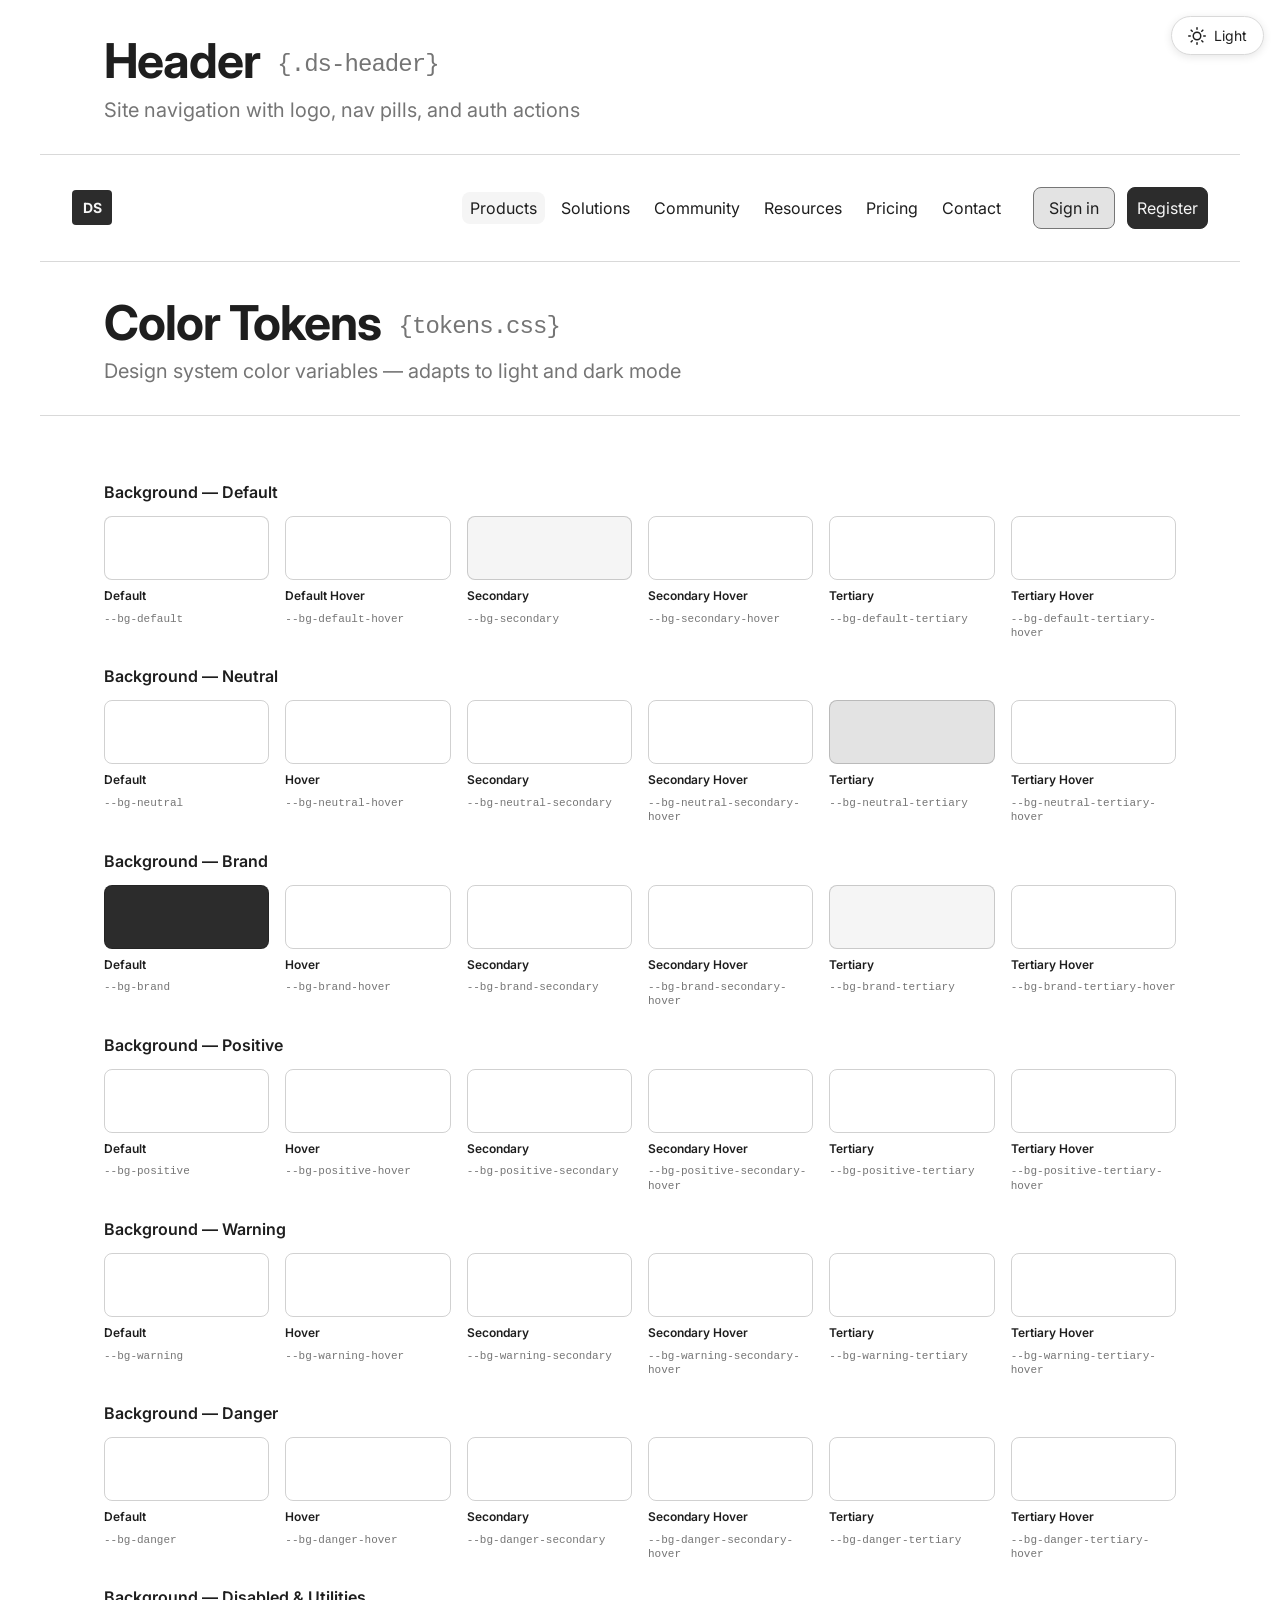
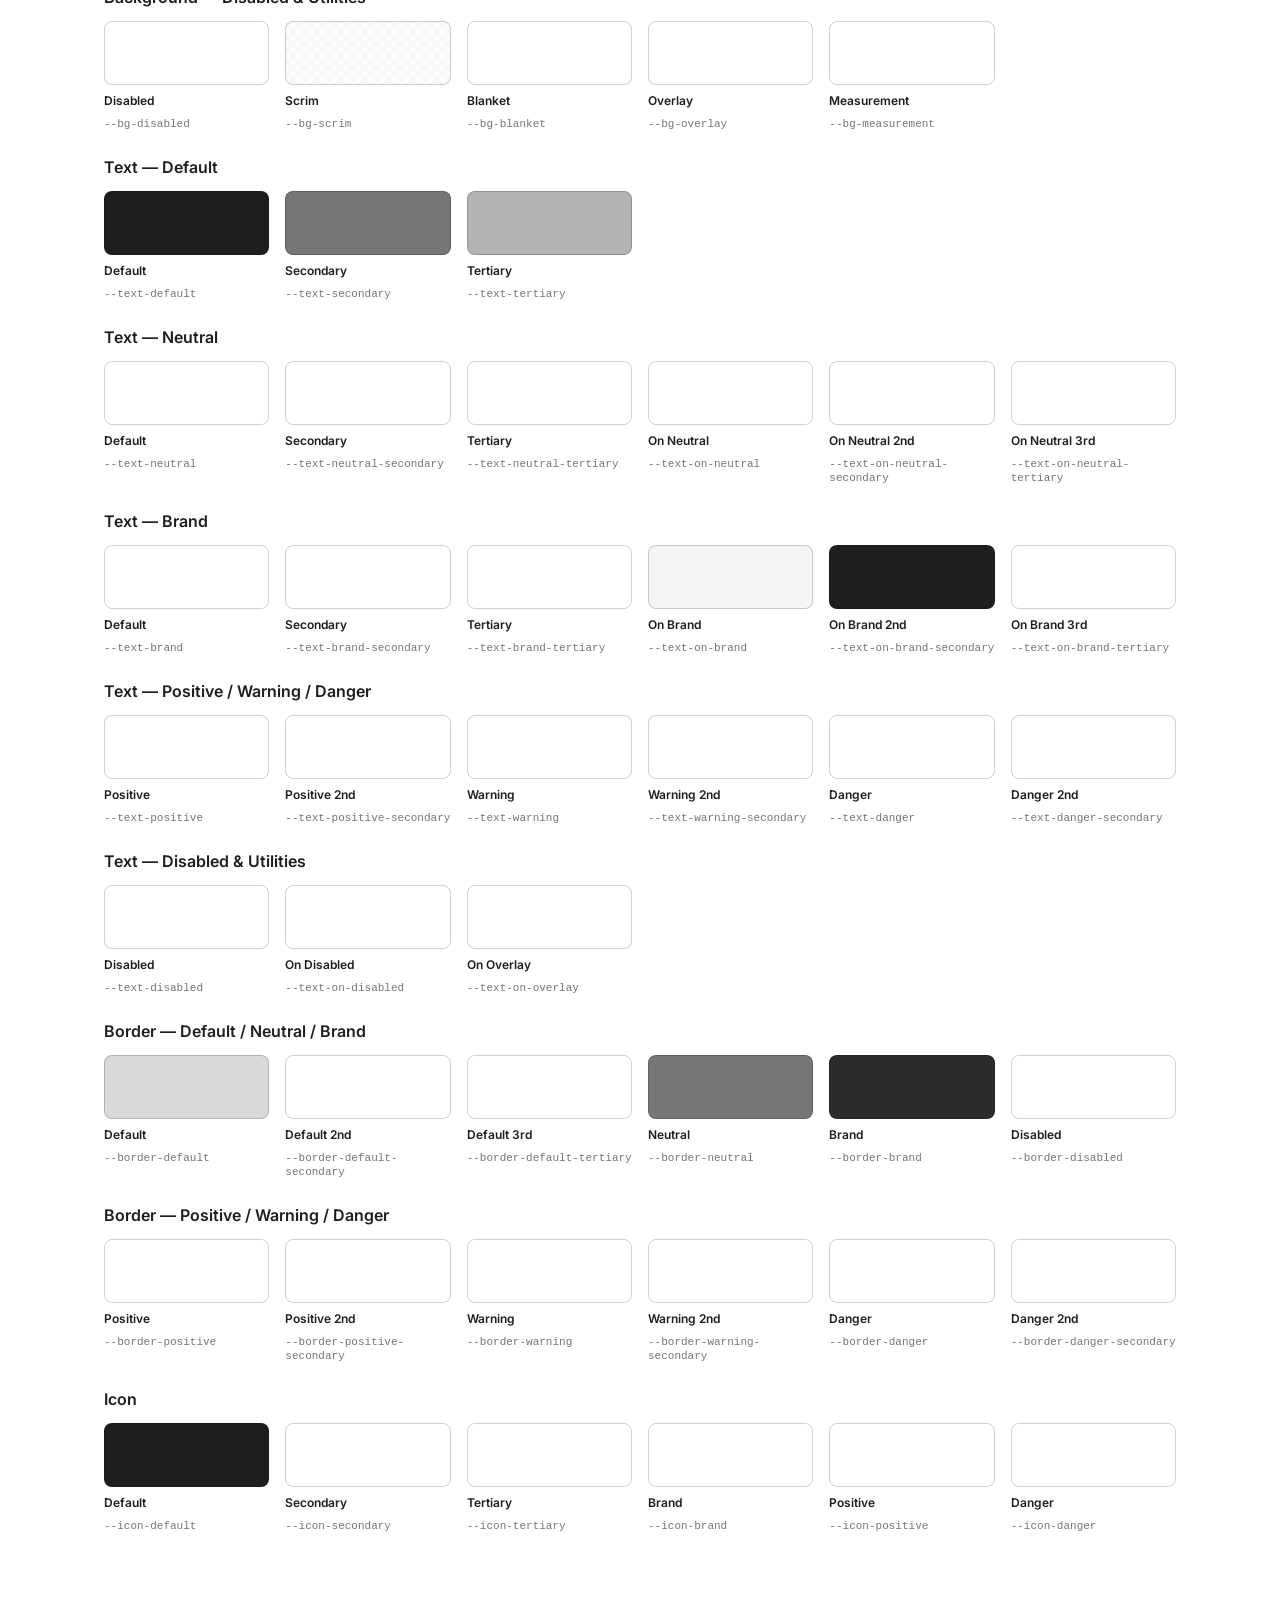
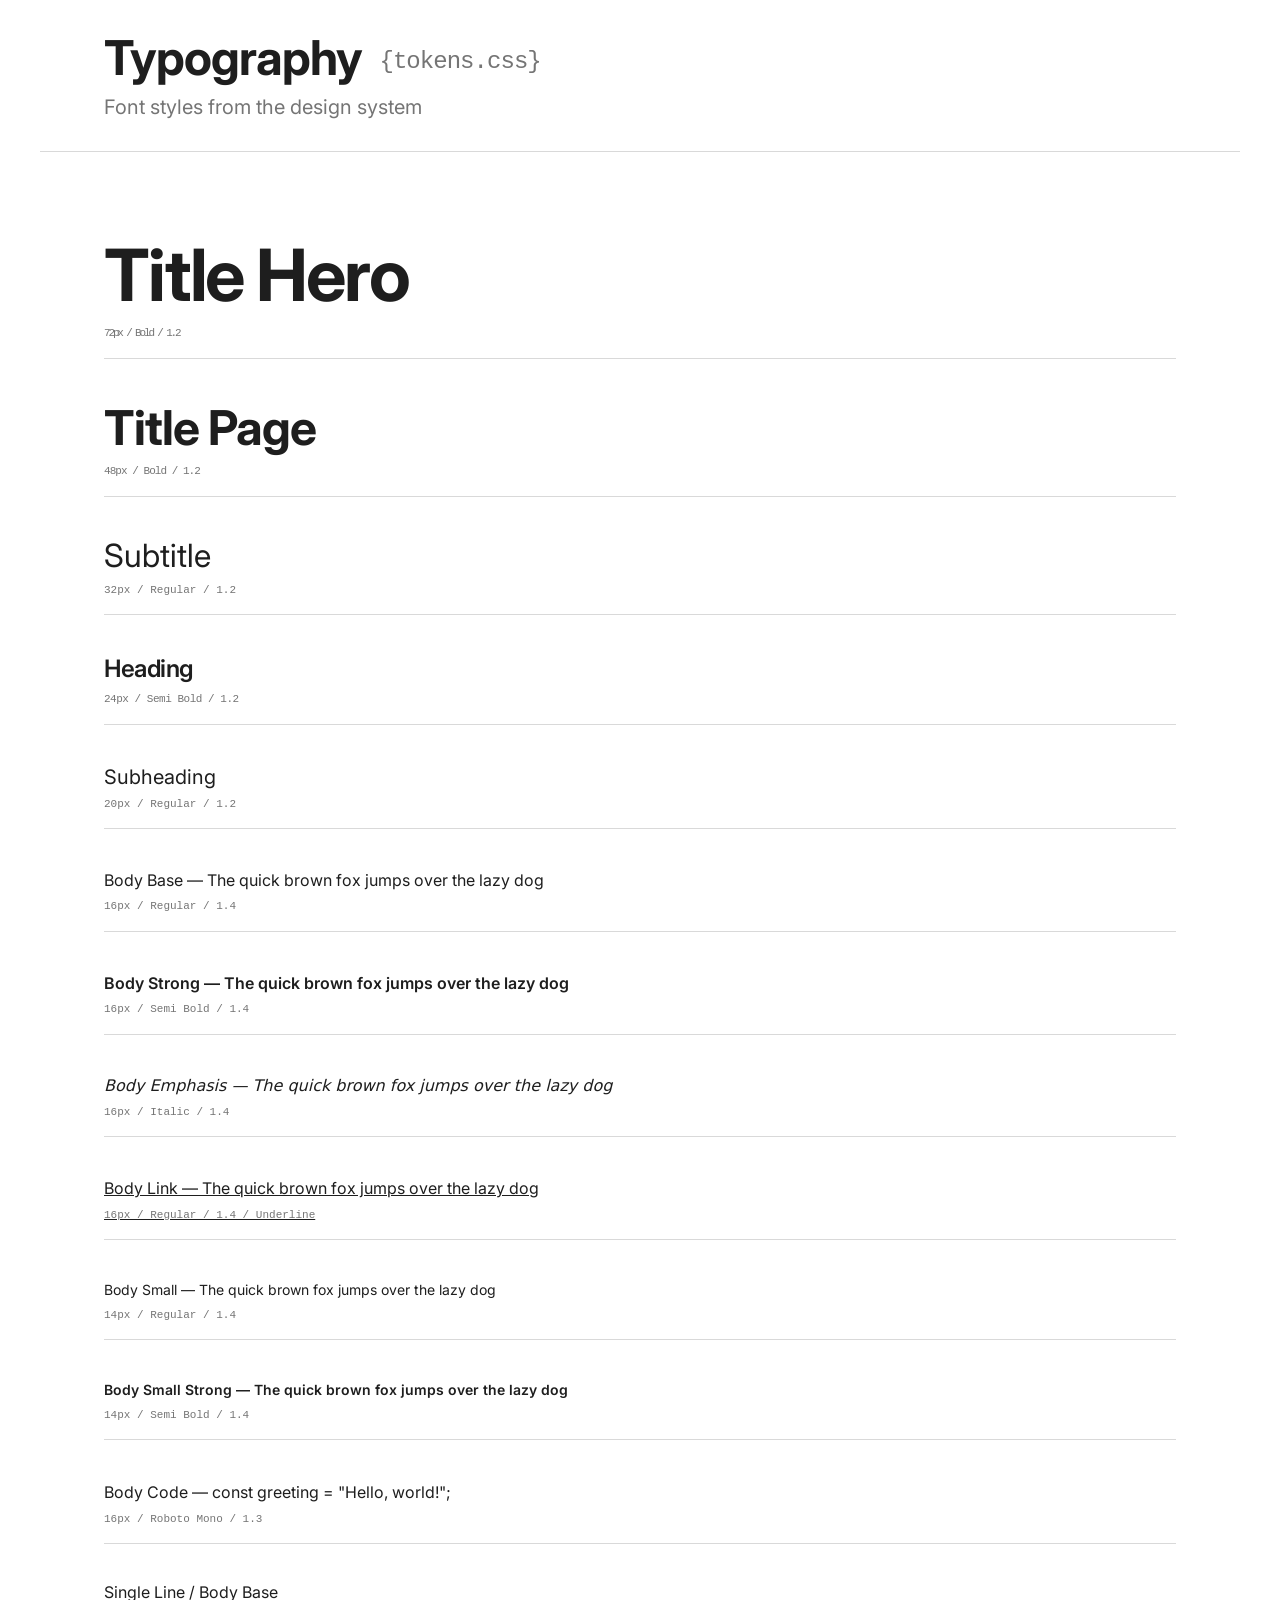
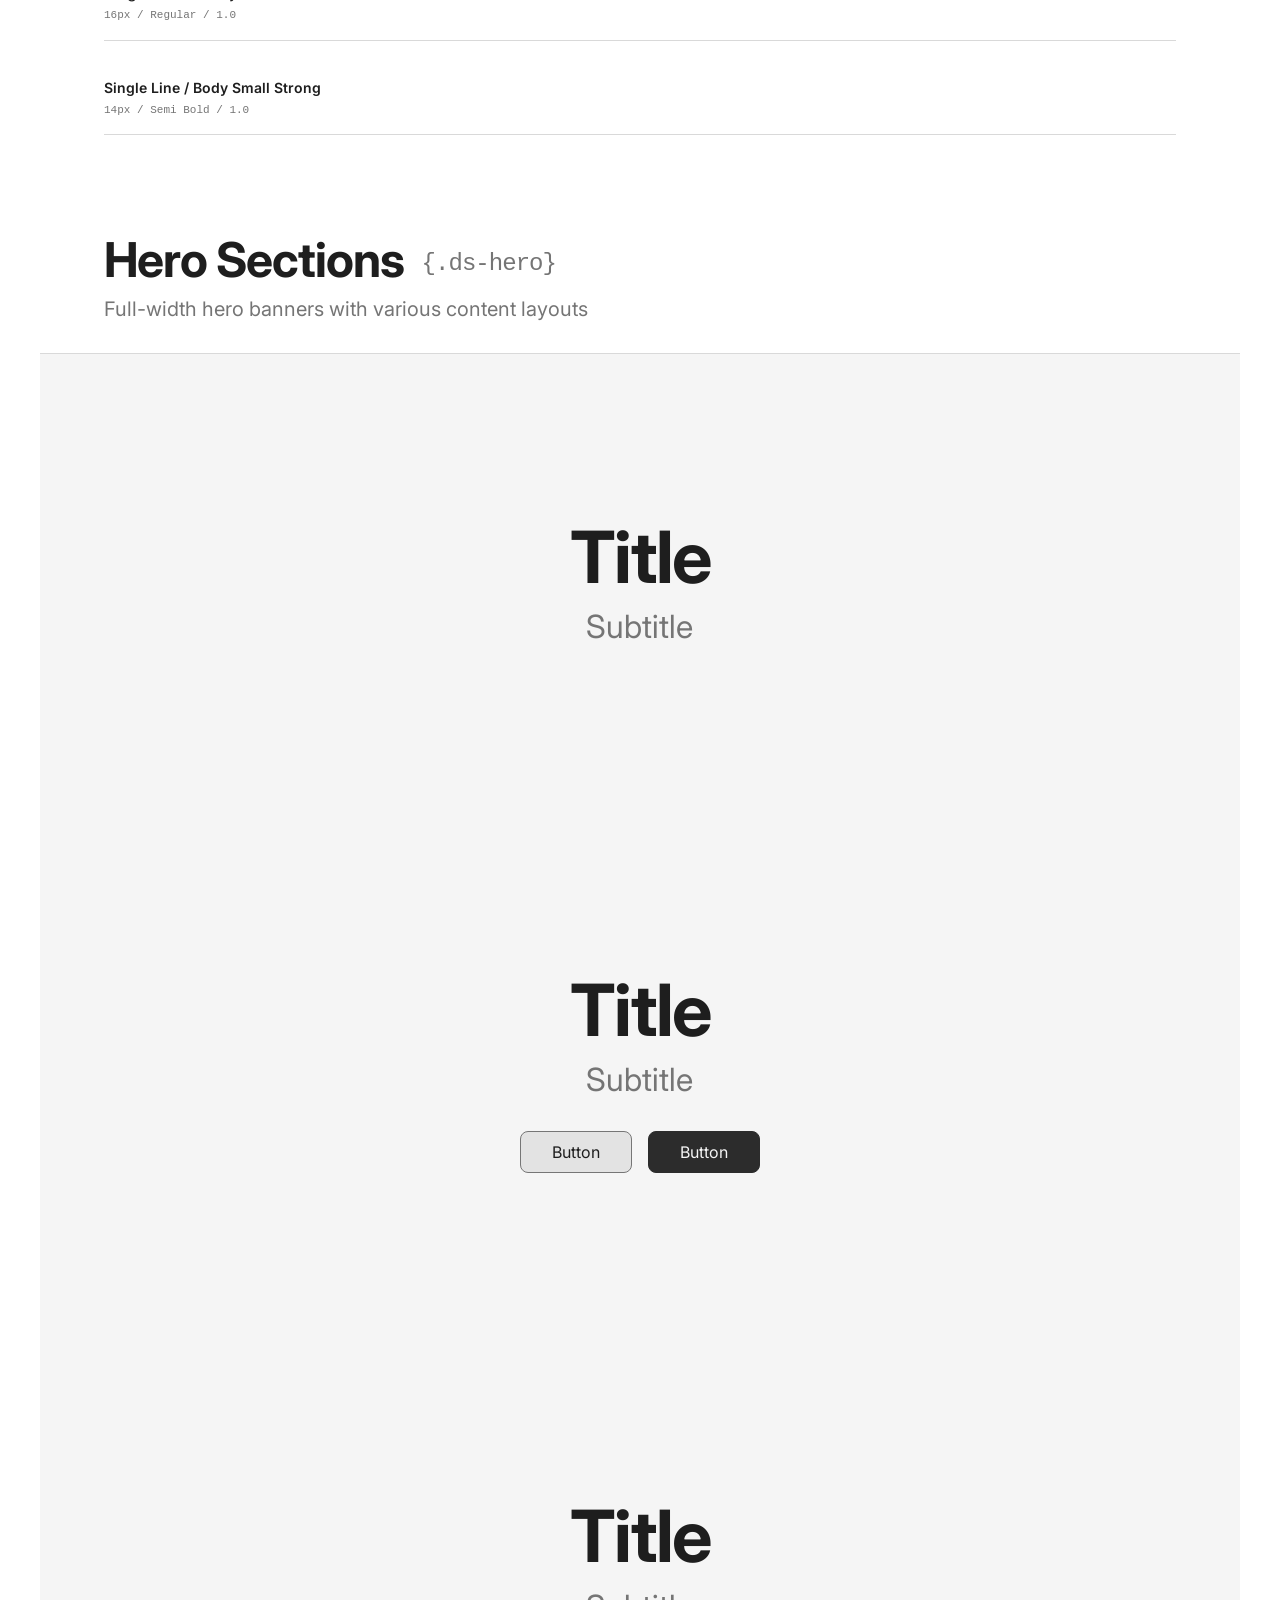
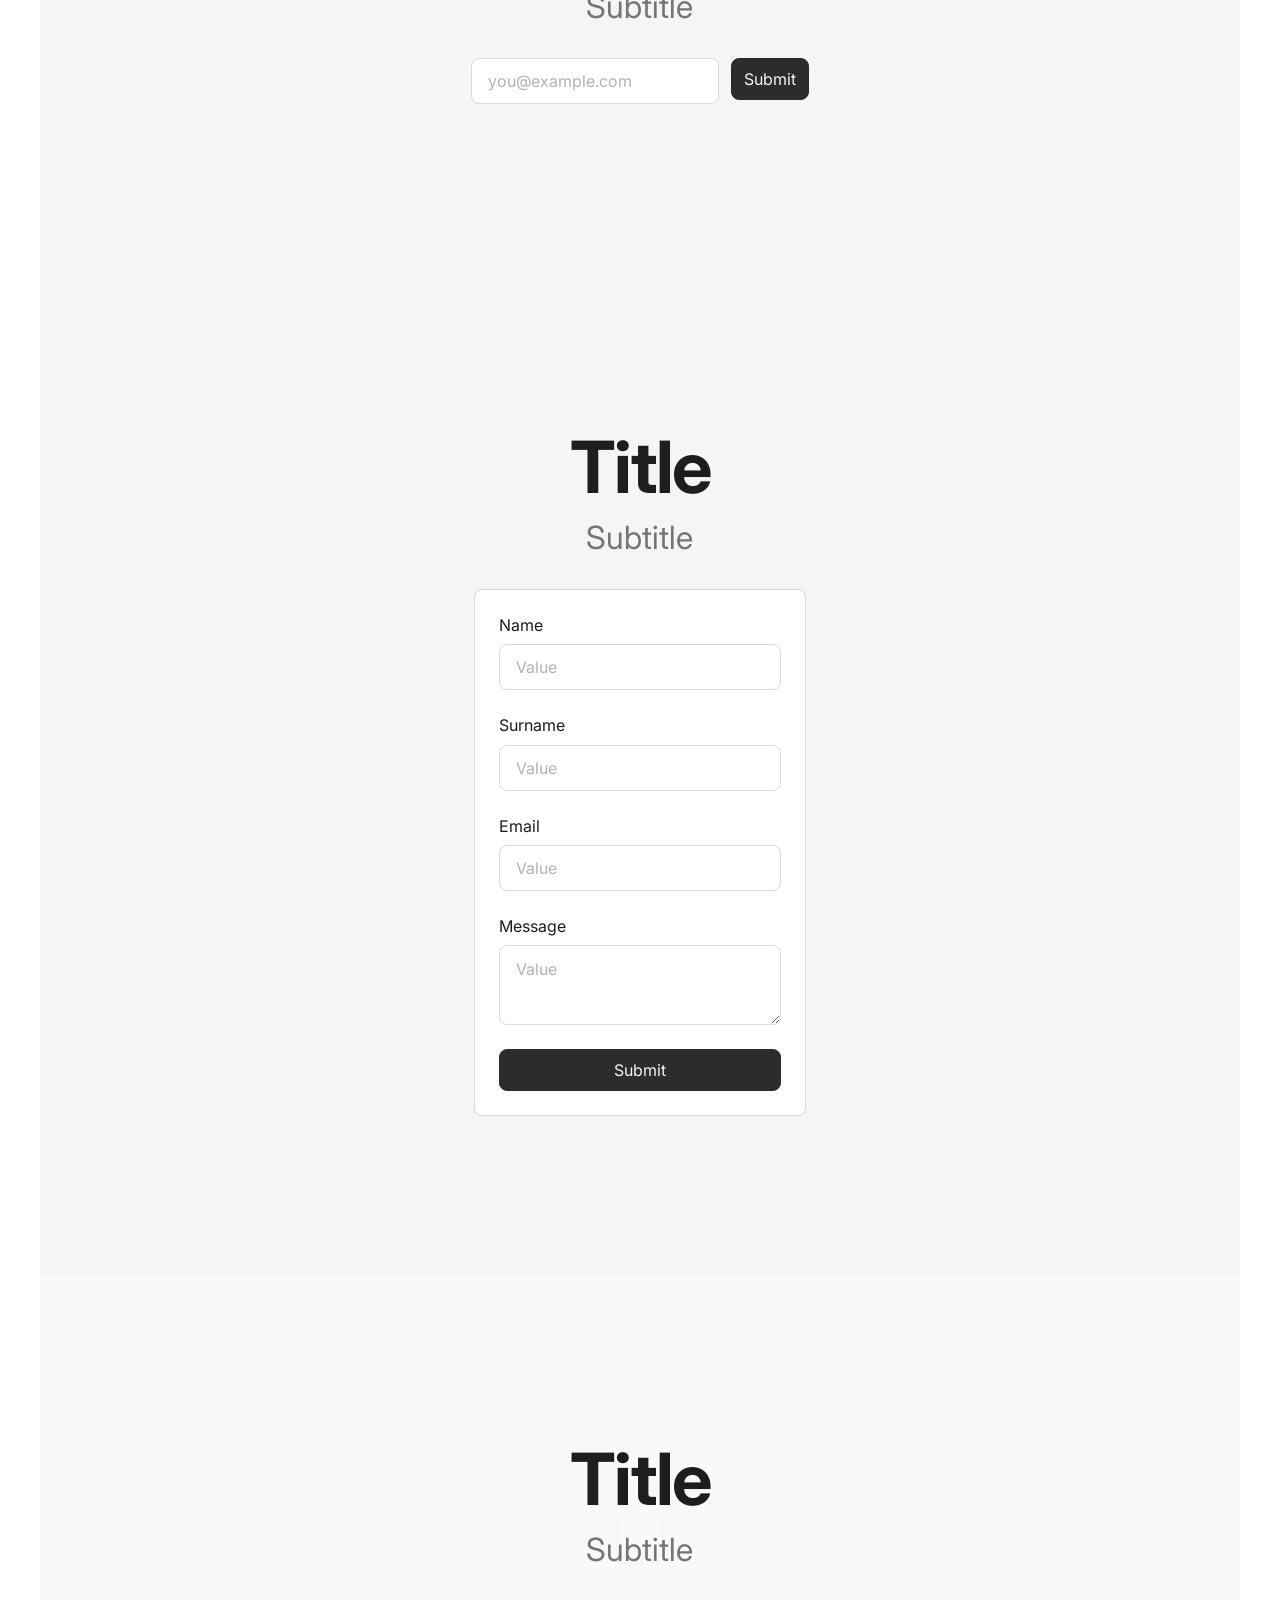
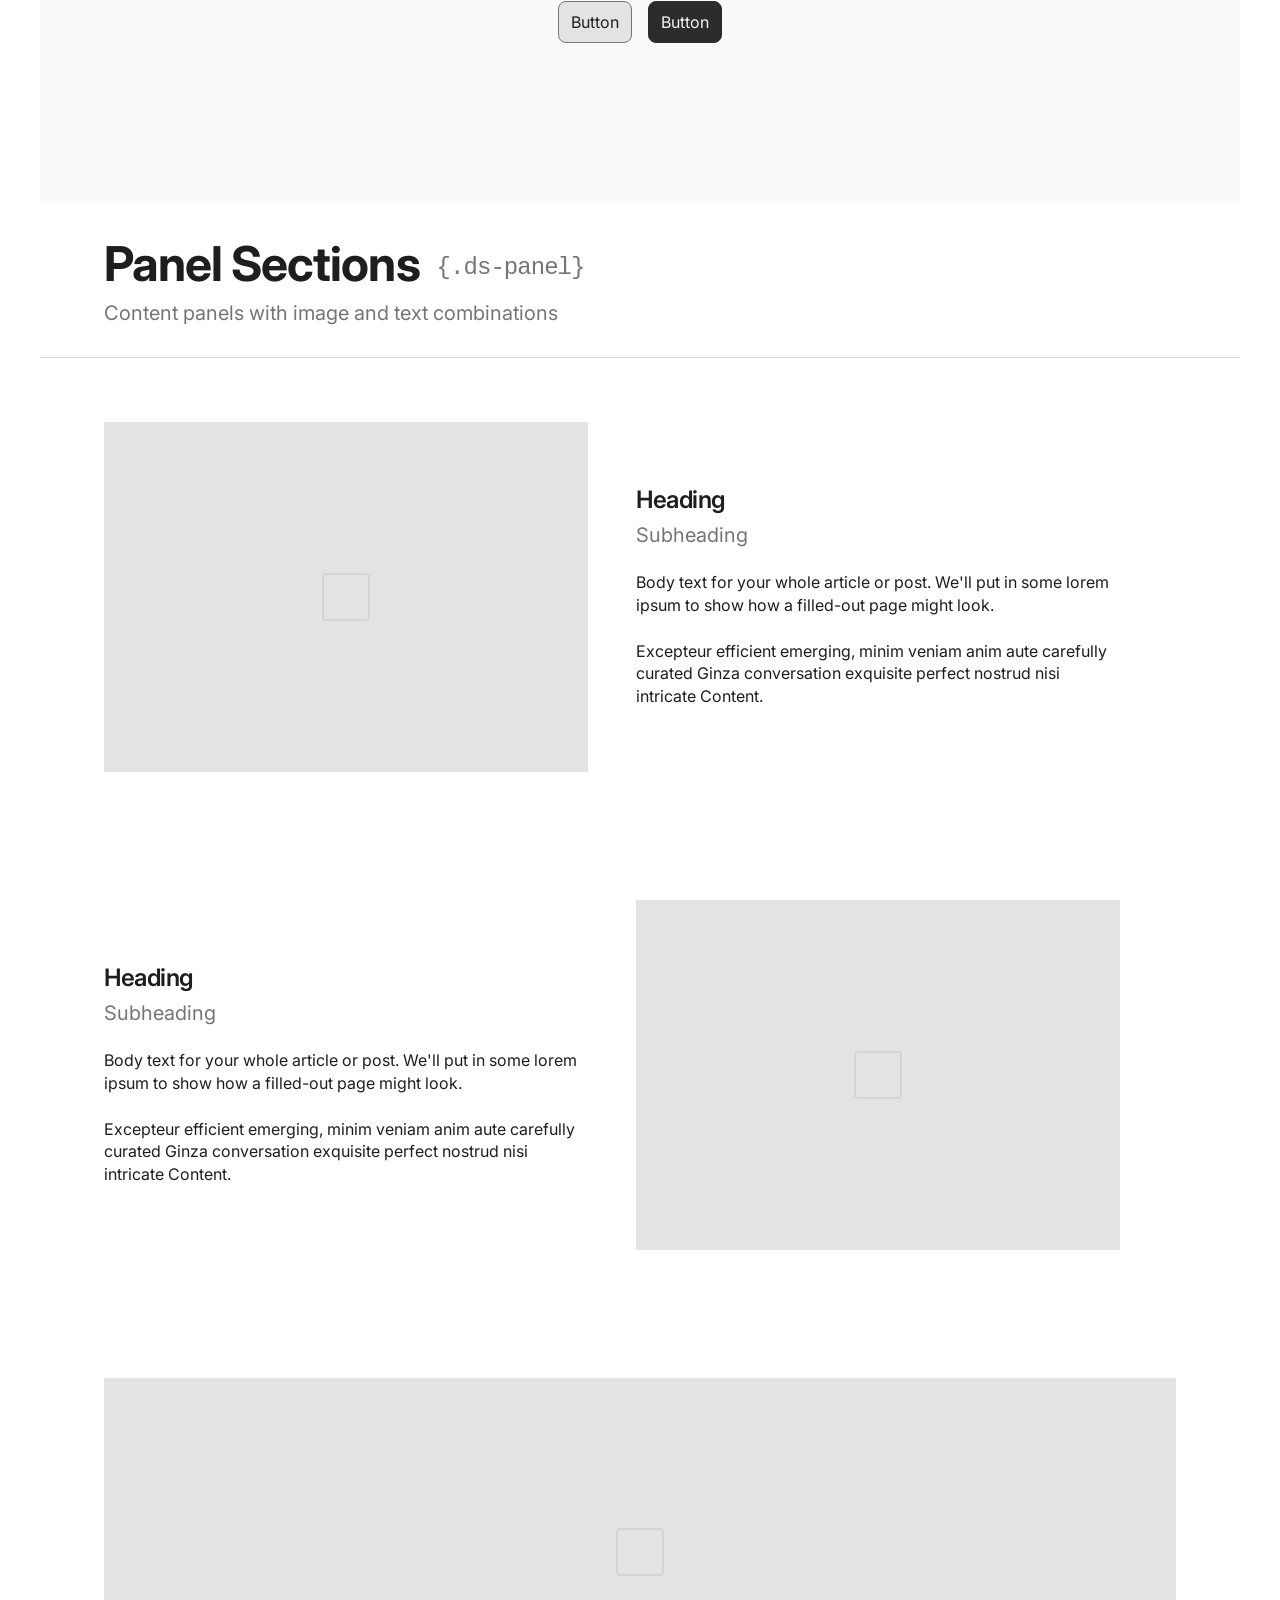
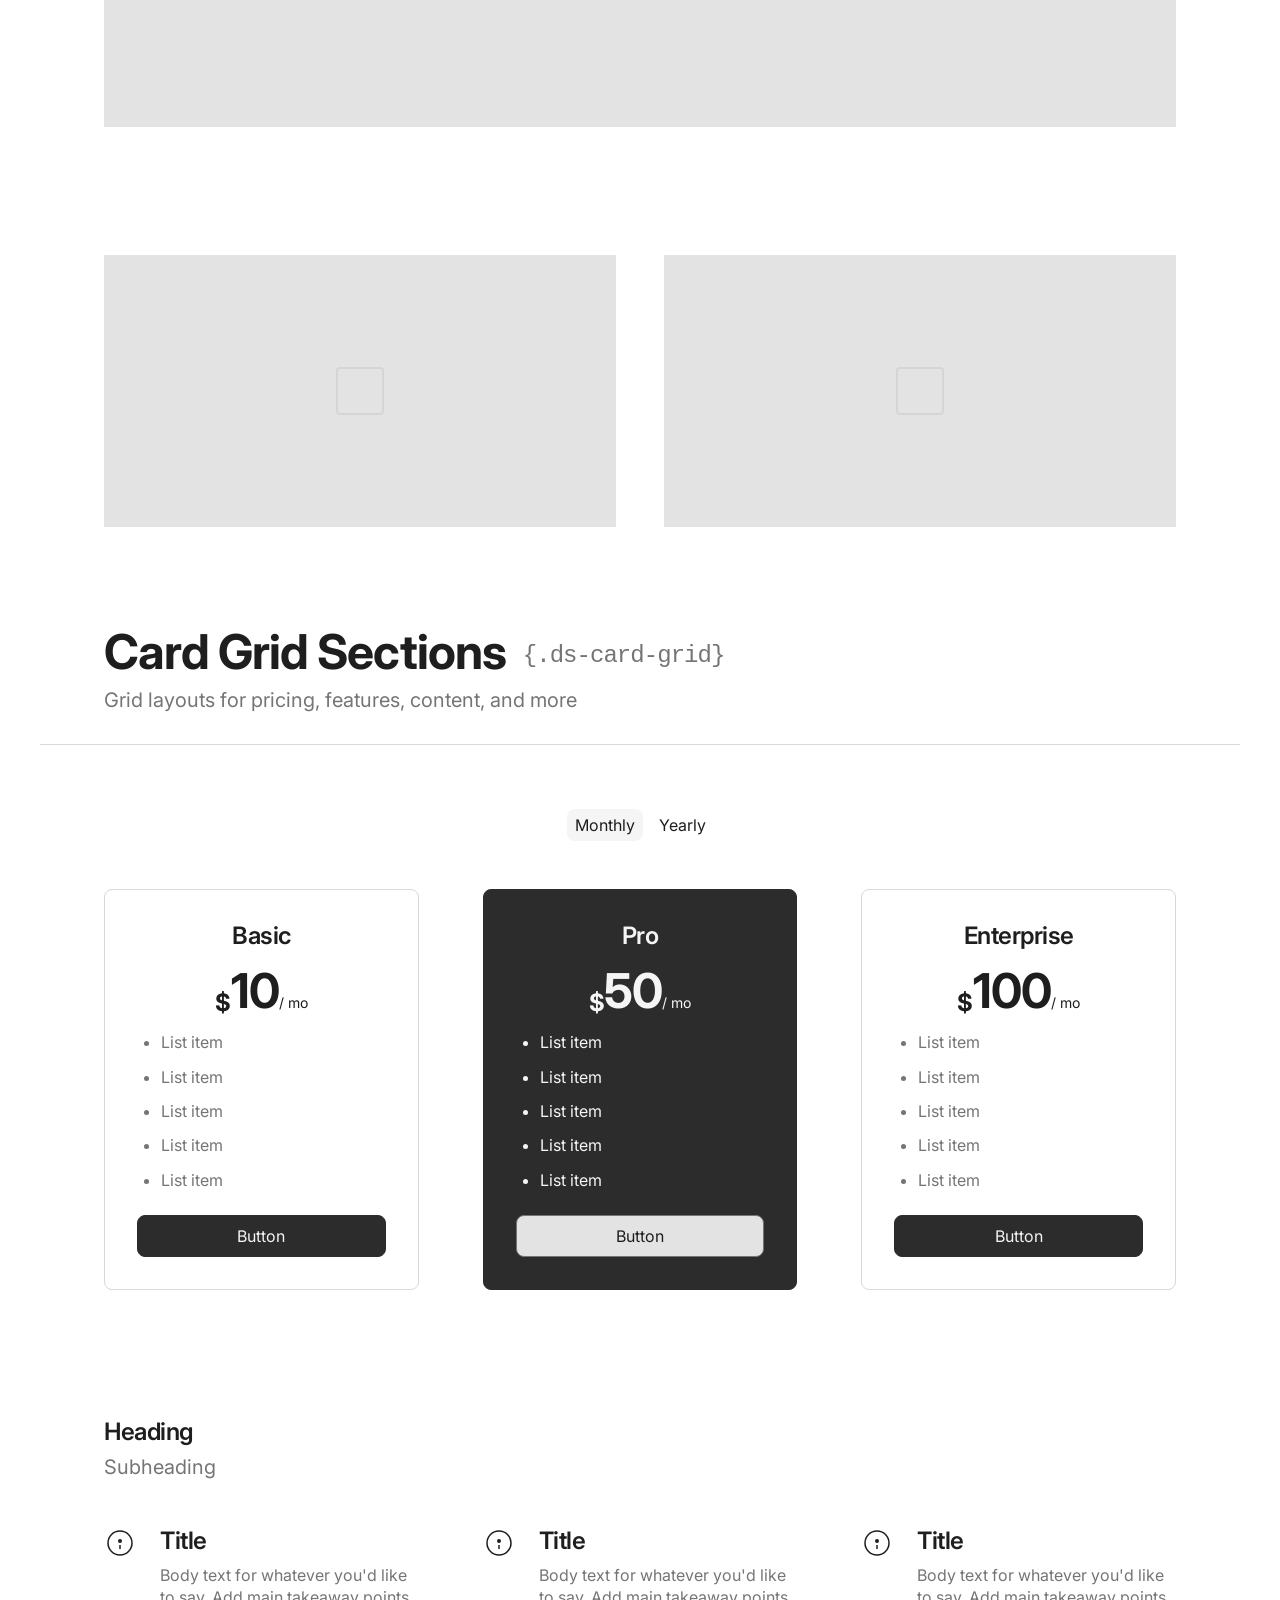
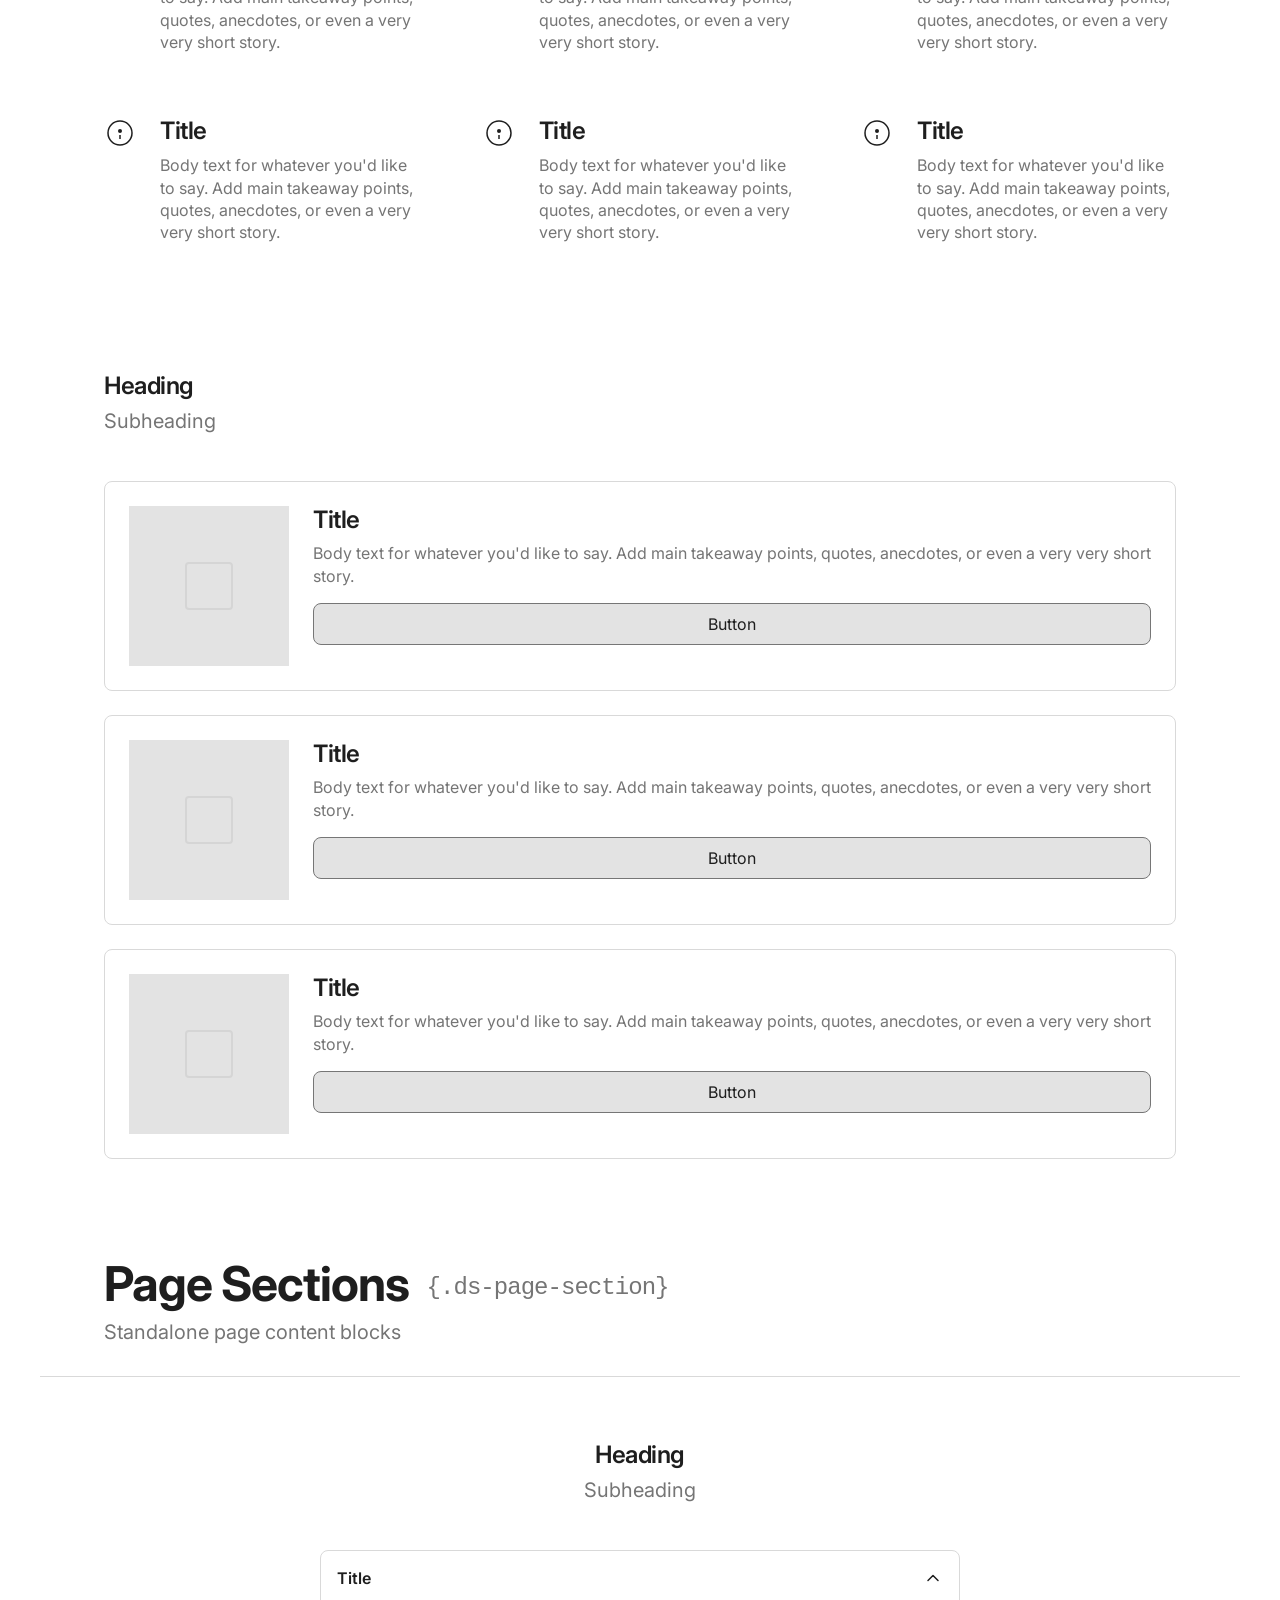
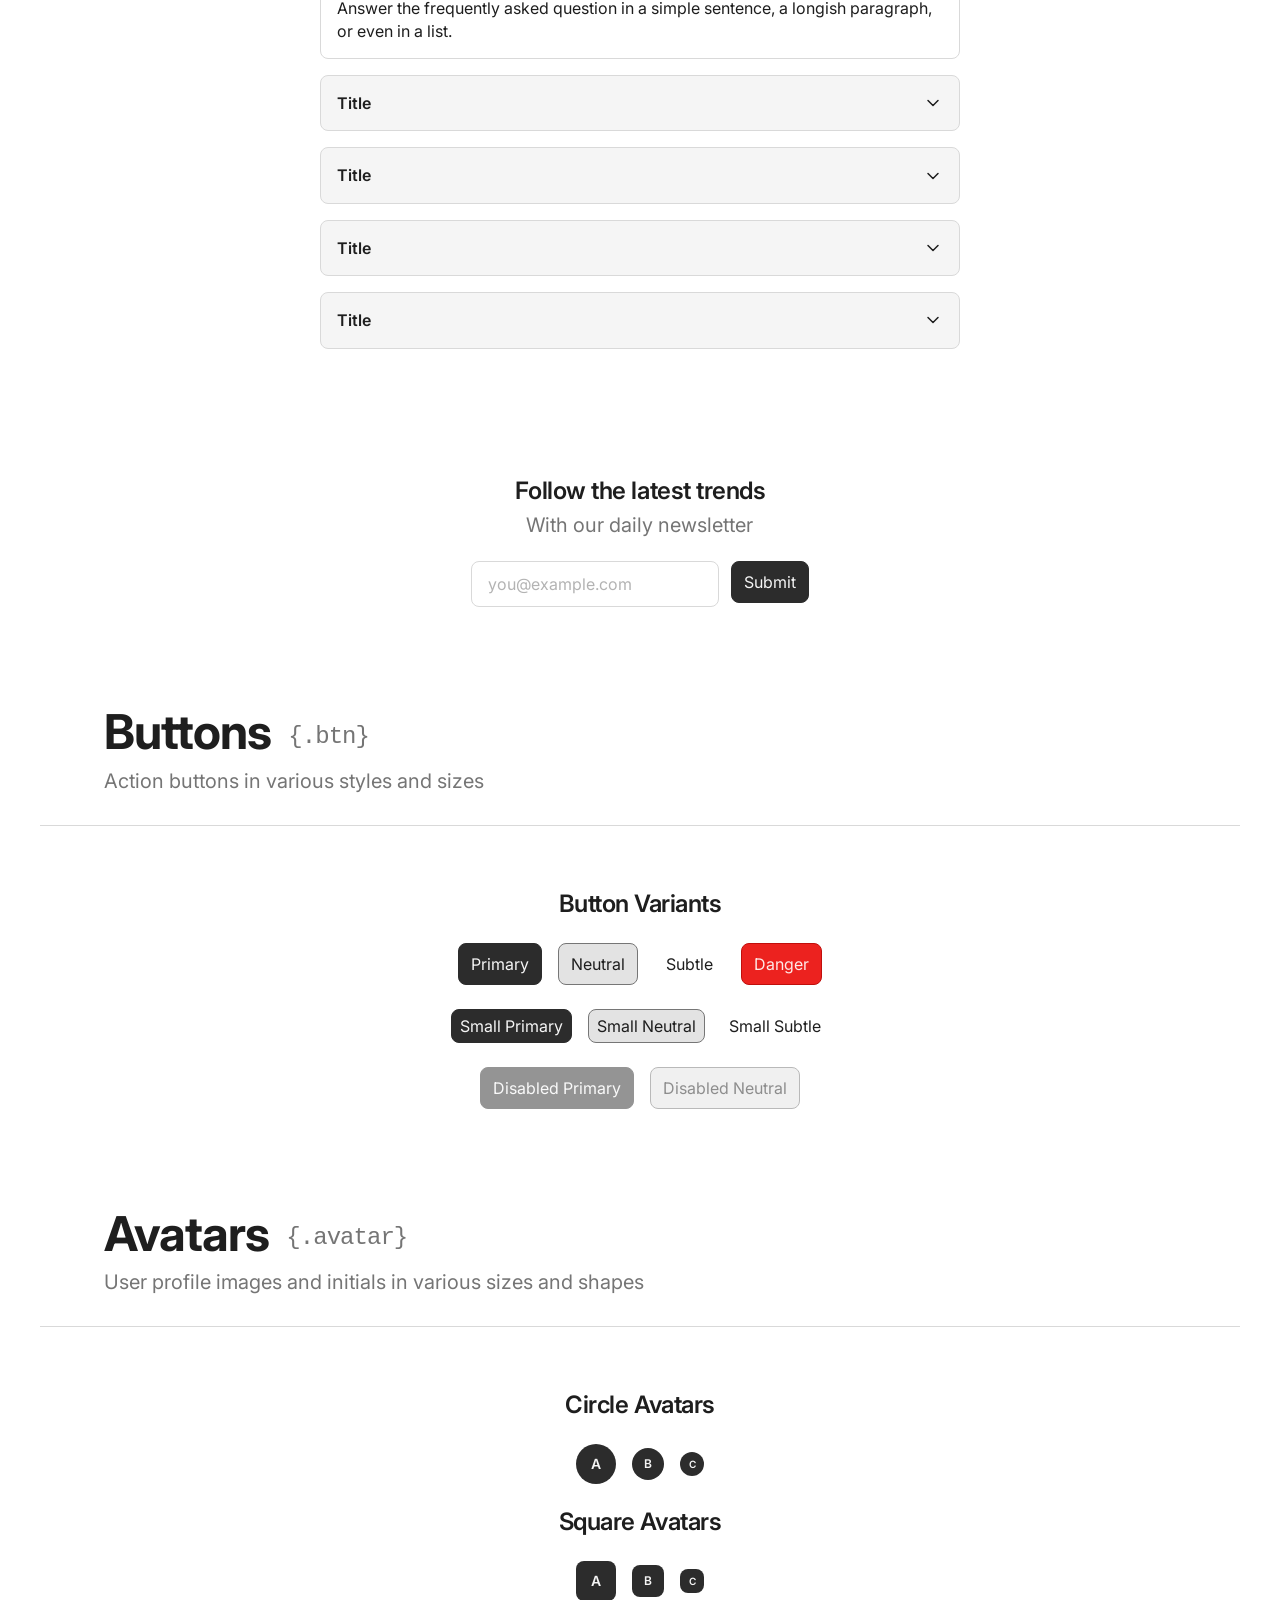
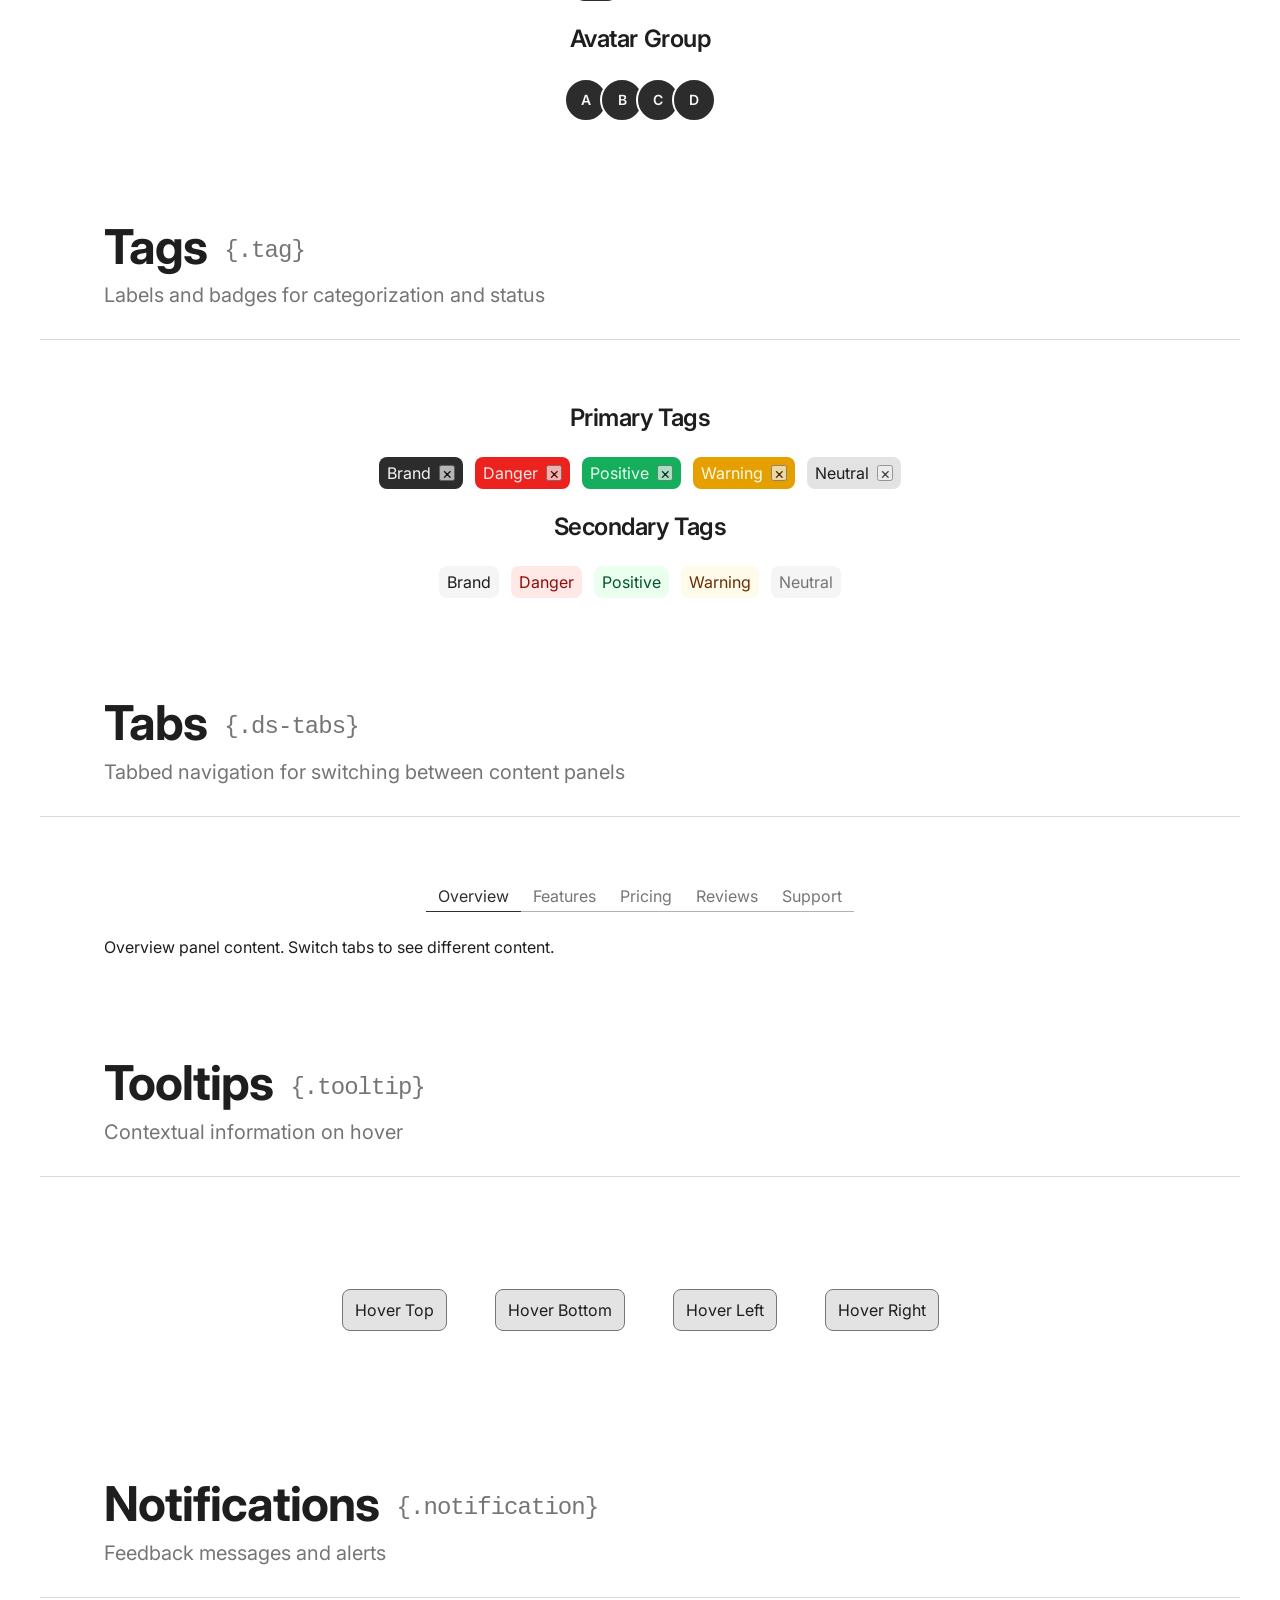
==== commit a4f1b5d2: "Fix color swatch visibility with contrasting borders Swatches using colors close to the page backgro" ====
--- a/index.html
+++ b/index.html
@@ -55,6 +55,259 @@
   </header>
 
   <!-- ============================================================
+       COLOR TOKENS
+       ============================================================ -->
+
+  <div class="section-divider">
+    <h2>Color Tokens <code>{tokens.css}</code></h2>
+    <p>Design system color variables — adapts to light and dark mode</p>
+  </div>
+  <section class="ds-page-section gap-sm">
+
+    <div class="color-token-group">
+      <span class="color-token-group-title">Background — Default</span>
+      <div class="color-token-row">
+        <div class="color-swatch"><div class="color-swatch-preview" style="--swatch-color: var(--bg-default);"></div><span class="color-swatch-label">Default</span><span class="color-swatch-var">--bg-default</span></div>
+        <div class="color-swatch"><div class="color-swatch-preview" style="--swatch-color: var(--bg-default-hover);"></div><span class="color-swatch-label">Default Hover</span><span class="color-swatch-var">--bg-default-hover</span></div>
+        <div class="color-swatch"><div class="color-swatch-preview" style="--swatch-color: var(--bg-secondary);"></div><span class="color-swatch-label">Secondary</span><span class="color-swatch-var">--bg-secondary</span></div>
+        <div class="color-swatch"><div class="color-swatch-preview" style="--swatch-color: var(--bg-secondary-hover);"></div><span class="color-swatch-label">Secondary Hover</span><span class="color-swatch-var">--bg-secondary-hover</span></div>
+        <div class="color-swatch"><div class="color-swatch-preview" style="--swatch-color: var(--bg-default-tertiary);"></div><span class="color-swatch-label">Tertiary</span><span class="color-swatch-var">--bg-default-tertiary</span></div>
+        <div class="color-swatch"><div class="color-swatch-preview" style="--swatch-color: var(--bg-default-tertiary-hover);"></div><span class="color-swatch-label">Tertiary Hover</span><span class="color-swatch-var">--bg-default-tertiary-hover</span></div>
+      </div>
+    </div>
+
+    <div class="color-token-group">
+      <span class="color-token-group-title">Background — Neutral</span>
+      <div class="color-token-row">
+        <div class="color-swatch"><div class="color-swatch-preview" style="--swatch-color: var(--bg-neutral);"></div><span class="color-swatch-label">Default</span><span class="color-swatch-var">--bg-neutral</span></div>
+        <div class="color-swatch"><div class="color-swatch-preview" style="--swatch-color: var(--bg-neutral-hover);"></div><span class="color-swatch-label">Hover</span><span class="color-swatch-var">--bg-neutral-hover</span></div>
+        <div class="color-swatch"><div class="color-swatch-preview" style="--swatch-color: var(--bg-neutral-secondary);"></div><span class="color-swatch-label">Secondary</span><span class="color-swatch-var">--bg-neutral-secondary</span></div>
+        <div class="color-swatch"><div class="color-swatch-preview" style="--swatch-color: var(--bg-neutral-secondary-hover);"></div><span class="color-swatch-label">Secondary Hover</span><span class="color-swatch-var">--bg-neutral-secondary-hover</span></div>
+        <div class="color-swatch"><div class="color-swatch-preview" style="--swatch-color: var(--bg-neutral-tertiary);"></div><span class="color-swatch-label">Tertiary</span><span class="color-swatch-var">--bg-neutral-tertiary</span></div>
+        <div class="color-swatch"><div class="color-swatch-preview" style="--swatch-color: var(--bg-neutral-tertiary-hover);"></div><span class="color-swatch-label">Tertiary Hover</span><span class="color-swatch-var">--bg-neutral-tertiary-hover</span></div>
+      </div>
+    </div>
+
+    <div class="color-token-group">
+      <span class="color-token-group-title">Background — Brand</span>
+      <div class="color-token-row">
+        <div class="color-swatch"><div class="color-swatch-preview" style="--swatch-color: var(--bg-brand);"></div><span class="color-swatch-label">Default</span><span class="color-swatch-var">--bg-brand</span></div>
+        <div class="color-swatch"><div class="color-swatch-preview" style="--swatch-color: var(--bg-brand-hover);"></div><span class="color-swatch-label">Hover</span><span class="color-swatch-var">--bg-brand-hover</span></div>
+        <div class="color-swatch"><div class="color-swatch-preview" style="--swatch-color: var(--bg-brand-secondary);"></div><span class="color-swatch-label">Secondary</span><span class="color-swatch-var">--bg-brand-secondary</span></div>
+        <div class="color-swatch"><div class="color-swatch-preview" style="--swatch-color: var(--bg-brand-secondary-hover);"></div><span class="color-swatch-label">Secondary Hover</span><span class="color-swatch-var">--bg-brand-secondary-hover</span></div>
+        <div class="color-swatch"><div class="color-swatch-preview" style="--swatch-color: var(--bg-brand-tertiary);"></div><span class="color-swatch-label">Tertiary</span><span class="color-swatch-var">--bg-brand-tertiary</span></div>
+        <div class="color-swatch"><div class="color-swatch-preview" style="--swatch-color: var(--bg-brand-tertiary-hover);"></div><span class="color-swatch-label">Tertiary Hover</span><span class="color-swatch-var">--bg-brand-tertiary-hover</span></div>
+      </div>
+    </div>
+
+    <div class="color-token-group">
+      <span class="color-token-group-title">Background — Positive</span>
+      <div class="color-token-row">
+        <div class="color-swatch"><div class="color-swatch-preview" style="--swatch-color: var(--bg-positive);"></div><span class="color-swatch-label">Default</span><span class="color-swatch-var">--bg-positive</span></div>
+        <div class="color-swatch"><div class="color-swatch-preview" style="--swatch-color: var(--bg-positive-hover);"></div><span class="color-swatch-label">Hover</span><span class="color-swatch-var">--bg-positive-hover</span></div>
+        <div class="color-swatch"><div class="color-swatch-preview" style="--swatch-color: var(--bg-positive-secondary);"></div><span class="color-swatch-label">Secondary</span><span class="color-swatch-var">--bg-positive-secondary</span></div>
+        <div class="color-swatch"><div class="color-swatch-preview" style="--swatch-color: var(--bg-positive-secondary-hover);"></div><span class="color-swatch-label">Secondary Hover</span><span class="color-swatch-var">--bg-positive-secondary-hover</span></div>
+        <div class="color-swatch"><div class="color-swatch-preview" style="--swatch-color: var(--bg-positive-tertiary);"></div><span class="color-swatch-label">Tertiary</span><span class="color-swatch-var">--bg-positive-tertiary</span></div>
+        <div class="color-swatch"><div class="color-swatch-preview" style="--swatch-color: var(--bg-positive-tertiary-hover);"></div><span class="color-swatch-label">Tertiary Hover</span><span class="color-swatch-var">--bg-positive-tertiary-hover</span></div>
+      </div>
+    </div>
+
+    <div class="color-token-group">
+      <span class="color-token-group-title">Background — Warning</span>
+      <div class="color-token-row">
+        <div class="color-swatch"><div class="color-swatch-preview" style="--swatch-color: var(--bg-warning);"></div><span class="color-swatch-label">Default</span><span class="color-swatch-var">--bg-warning</span></div>
+        <div class="color-swatch"><div class="color-swatch-preview" style="--swatch-color: var(--bg-warning-hover);"></div><span class="color-swatch-label">Hover</span><span class="color-swatch-var">--bg-warning-hover</span></div>
+        <div class="color-swatch"><div class="color-swatch-preview" style="--swatch-color: var(--bg-warning-secondary);"></div><span class="color-swatch-label">Secondary</span><span class="color-swatch-var">--bg-warning-secondary</span></div>
+        <div class="color-swatch"><div class="color-swatch-preview" style="--swatch-color: var(--bg-warning-secondary-hover);"></div><span class="color-swatch-label">Secondary Hover</span><span class="color-swatch-var">--bg-warning-secondary-hover</span></div>
+        <div class="color-swatch"><div class="color-swatch-preview" style="--swatch-color: var(--bg-warning-tertiary);"></div><span class="color-swatch-label">Tertiary</span><span class="color-swatch-var">--bg-warning-tertiary</span></div>
+        <div class="color-swatch"><div class="color-swatch-preview" style="--swatch-color: var(--bg-warning-tertiary-hover);"></div><span class="color-swatch-label">Tertiary Hover</span><span class="color-swatch-var">--bg-warning-tertiary-hover</span></div>
+      </div>
+    </div>
+
+    <div class="color-token-group">
+      <span class="color-token-group-title">Background — Danger</span>
+      <div class="color-token-row">
+        <div class="color-swatch"><div class="color-swatch-preview" style="--swatch-color: var(--bg-danger);"></div><span class="color-swatch-label">Default</span><span class="color-swatch-var">--bg-danger</span></div>
+        <div class="color-swatch"><div class="color-swatch-preview" style="--swatch-color: var(--bg-danger-hover);"></div><span class="color-swatch-label">Hover</span><span class="color-swatch-var">--bg-danger-hover</span></div>
+        <div class="color-swatch"><div class="color-swatch-preview" style="--swatch-color: var(--bg-danger-secondary);"></div><span class="color-swatch-label">Secondary</span><span class="color-swatch-var">--bg-danger-secondary</span></div>
+        <div class="color-swatch"><div class="color-swatch-preview" style="--swatch-color: var(--bg-danger-secondary-hover);"></div><span class="color-swatch-label">Secondary Hover</span><span class="color-swatch-var">--bg-danger-secondary-hover</span></div>
+        <div class="color-swatch"><div class="color-swatch-preview" style="--swatch-color: var(--bg-danger-tertiary);"></div><span class="color-swatch-label">Tertiary</span><span class="color-swatch-var">--bg-danger-tertiary</span></div>
+        <div class="color-swatch"><div class="color-swatch-preview" style="--swatch-color: var(--bg-danger-tertiary-hover);"></div><span class="color-swatch-label">Tertiary Hover</span><span class="color-swatch-var">--bg-danger-tertiary-hover</span></div>
+      </div>
+    </div>
+
+    <div class="color-token-group">
+      <span class="color-token-group-title">Background — Disabled &amp; Utilities</span>
+      <div class="color-token-row">
+        <div class="color-swatch"><div class="color-swatch-preview" style="--swatch-color: var(--bg-disabled);"></div><span class="color-swatch-label">Disabled</span><span class="color-swatch-var">--bg-disabled</span></div>
+        <div class="color-swatch"><div class="color-swatch-preview" style="--swatch-color: var(--bg-scrim);"></div><span class="color-swatch-label">Scrim</span><span class="color-swatch-var">--bg-scrim</span></div>
+        <div class="color-swatch"><div class="color-swatch-preview" style="--swatch-color: var(--bg-blanket);"></div><span class="color-swatch-label">Blanket</span><span class="color-swatch-var">--bg-blanket</span></div>
+        <div class="color-swatch"><div class="color-swatch-preview" style="--swatch-color: var(--bg-overlay);"></div><span class="color-swatch-label">Overlay</span><span class="color-swatch-var">--bg-overlay</span></div>
+        <div class="color-swatch"><div class="color-swatch-preview" style="--swatch-color: var(--bg-measurement);"></div><span class="color-swatch-label">Measurement</span><span class="color-swatch-var">--bg-measurement</span></div>
+      </div>
+    </div>
+
+    <div class="color-token-group">
+      <span class="color-token-group-title">Text — Default</span>
+      <div class="color-token-row">
+        <div class="color-swatch"><div class="color-swatch-preview" style="--swatch-color: var(--text-default);"></div><span class="color-swatch-label">Default</span><span class="color-swatch-var">--text-default</span></div>
+        <div class="color-swatch"><div class="color-swatch-preview" style="--swatch-color: var(--text-secondary);"></div><span class="color-swatch-label">Secondary</span><span class="color-swatch-var">--text-secondary</span></div>
+        <div class="color-swatch"><div class="color-swatch-preview" style="--swatch-color: var(--text-tertiary);"></div><span class="color-swatch-label">Tertiary</span><span class="color-swatch-var">--text-tertiary</span></div>
+      </div>
+    </div>
+
+    <div class="color-token-group">
+      <span class="color-token-group-title">Text — Neutral</span>
+      <div class="color-token-row">
+        <div class="color-swatch"><div class="color-swatch-preview" style="--swatch-color: var(--text-neutral);"></div><span class="color-swatch-label">Default</span><span class="color-swatch-var">--text-neutral</span></div>
+        <div class="color-swatch"><div class="color-swatch-preview" style="--swatch-color: var(--text-neutral-secondary);"></div><span class="color-swatch-label">Secondary</span><span class="color-swatch-var">--text-neutral-secondary</span></div>
+        <div class="color-swatch"><div class="color-swatch-preview" style="--swatch-color: var(--text-neutral-tertiary);"></div><span class="color-swatch-label">Tertiary</span><span class="color-swatch-var">--text-neutral-tertiary</span></div>
+        <div class="color-swatch"><div class="color-swatch-preview" style="--swatch-color: var(--text-on-neutral);"></div><span class="color-swatch-label">On Neutral</span><span class="color-swatch-var">--text-on-neutral</span></div>
+        <div class="color-swatch"><div class="color-swatch-preview" style="--swatch-color: var(--text-on-neutral-secondary);"></div><span class="color-swatch-label">On Neutral 2nd</span><span class="color-swatch-var">--text-on-neutral-secondary</span></div>
+        <div class="color-swatch"><div class="color-swatch-preview" style="--swatch-color: var(--text-on-neutral-tertiary);"></div><span class="color-swatch-label">On Neutral 3rd</span><span class="color-swatch-var">--text-on-neutral-tertiary</span></div>
+      </div>
+    </div>
+
+    <div class="color-token-group">
+      <span class="color-token-group-title">Text — Brand</span>
+      <div class="color-token-row">
+        <div class="color-swatch"><div class="color-swatch-preview" style="--swatch-color: var(--text-brand);"></div><span class="color-swatch-label">Default</span><span class="color-swatch-var">--text-brand</span></div>
+        <div class="color-swatch"><div class="color-swatch-preview" style="--swatch-color: var(--text-brand-secondary);"></div><span class="color-swatch-label">Secondary</span><span class="color-swatch-var">--text-brand-secondary</span></div>
+        <div class="color-swatch"><div class="color-swatch-preview" style="--swatch-color: var(--text-brand-tertiary);"></div><span class="color-swatch-label">Tertiary</span><span class="color-swatch-var">--text-brand-tertiary</span></div>
+        <div class="color-swatch"><div class="color-swatch-preview" style="--swatch-color: var(--text-on-brand);"></div><span class="color-swatch-label">On Brand</span><span class="color-swatch-var">--text-on-brand</span></div>
+        <div class="color-swatch"><div class="color-swatch-preview" style="--swatch-color: var(--text-on-brand-secondary);"></div><span class="color-swatch-label">On Brand 2nd</span><span class="color-swatch-var">--text-on-brand-secondary</span></div>
+        <div class="color-swatch"><div class="color-swatch-preview" style="--swatch-color: var(--text-on-brand-tertiary);"></div><span class="color-swatch-label">On Brand 3rd</span><span class="color-swatch-var">--text-on-brand-tertiary</span></div>
+      </div>
+    </div>
+
+    <div class="color-token-group">
+      <span class="color-token-group-title">Text — Positive / Warning / Danger</span>
+      <div class="color-token-row">
+        <div class="color-swatch"><div class="color-swatch-preview" style="--swatch-color: var(--text-positive);"></div><span class="color-swatch-label">Positive</span><span class="color-swatch-var">--text-positive</span></div>
+        <div class="color-swatch"><div class="color-swatch-preview" style="--swatch-color: var(--text-positive-secondary);"></div><span class="color-swatch-label">Positive 2nd</span><span class="color-swatch-var">--text-positive-secondary</span></div>
+        <div class="color-swatch"><div class="color-swatch-preview" style="--swatch-color: var(--text-warning);"></div><span class="color-swatch-label">Warning</span><span class="color-swatch-var">--text-warning</span></div>
+        <div class="color-swatch"><div class="color-swatch-preview" style="--swatch-color: var(--text-warning-secondary);"></div><span class="color-swatch-label">Warning 2nd</span><span class="color-swatch-var">--text-warning-secondary</span></div>
+        <div class="color-swatch"><div class="color-swatch-preview" style="--swatch-color: var(--text-danger);"></div><span class="color-swatch-label">Danger</span><span class="color-swatch-var">--text-danger</span></div>
+        <div class="color-swatch"><div class="color-swatch-preview" style="--swatch-color: var(--text-danger-secondary);"></div><span class="color-swatch-label">Danger 2nd</span><span class="color-swatch-var">--text-danger-secondary</span></div>
+      </div>
+    </div>
+
+    <div class="color-token-group">
+      <span class="color-token-group-title">Text — Disabled &amp; Utilities</span>
+      <div class="color-token-row">
+        <div class="color-swatch"><div class="color-swatch-preview" style="--swatch-color: var(--text-disabled);"></div><span class="color-swatch-label">Disabled</span><span class="color-swatch-var">--text-disabled</span></div>
+        <div class="color-swatch"><div class="color-swatch-preview" style="--swatch-color: var(--text-on-disabled);"></div><span class="color-swatch-label">On Disabled</span><span class="color-swatch-var">--text-on-disabled</span></div>
+        <div class="color-swatch"><div class="color-swatch-preview" style="--swatch-color: var(--text-on-overlay);"></div><span class="color-swatch-label">On Overlay</span><span class="color-swatch-var">--text-on-overlay</span></div>
+      </div>
+    </div>
+
+    <div class="color-token-group">
+      <span class="color-token-group-title">Border — Default / Neutral / Brand</span>
+      <div class="color-token-row">
+        <div class="color-swatch"><div class="color-swatch-preview" style="--swatch-color: var(--border-default);"></div><span class="color-swatch-label">Default</span><span class="color-swatch-var">--border-default</span></div>
+        <div class="color-swatch"><div class="color-swatch-preview" style="--swatch-color: var(--border-default-secondary);"></div><span class="color-swatch-label">Default 2nd</span><span class="color-swatch-var">--border-default-secondary</span></div>
+        <div class="color-swatch"><div class="color-swatch-preview" style="--swatch-color: var(--border-default-tertiary);"></div><span class="color-swatch-label">Default 3rd</span><span class="color-swatch-var">--border-default-tertiary</span></div>
+        <div class="color-swatch"><div class="color-swatch-preview" style="--swatch-color: var(--border-neutral);"></div><span class="color-swatch-label">Neutral</span><span class="color-swatch-var">--border-neutral</span></div>
+        <div class="color-swatch"><div class="color-swatch-preview" style="--swatch-color: var(--border-brand);"></div><span class="color-swatch-label">Brand</span><span class="color-swatch-var">--border-brand</span></div>
+        <div class="color-swatch"><div class="color-swatch-preview" style="--swatch-color: var(--border-disabled);"></div><span class="color-swatch-label">Disabled</span><span class="color-swatch-var">--border-disabled</span></div>
+      </div>
+    </div>
+
+    <div class="color-token-group">
+      <span class="color-token-group-title">Border — Positive / Warning / Danger</span>
+      <div class="color-token-row">
+        <div class="color-swatch"><div class="color-swatch-preview" style="--swatch-color: var(--border-positive);"></div><span class="color-swatch-label">Positive</span><span class="color-swatch-var">--border-positive</span></div>
+        <div class="color-swatch"><div class="color-swatch-preview" style="--swatch-color: var(--border-positive-secondary);"></div><span class="color-swatch-label">Positive 2nd</span><span class="color-swatch-var">--border-positive-secondary</span></div>
+        <div class="color-swatch"><div class="color-swatch-preview" style="--swatch-color: var(--border-warning);"></div><span class="color-swatch-label">Warning</span><span class="color-swatch-var">--border-warning</span></div>
+        <div class="color-swatch"><div class="color-swatch-preview" style="--swatch-color: var(--border-warning-secondary);"></div><span class="color-swatch-label">Warning 2nd</span><span class="color-swatch-var">--border-warning-secondary</span></div>
+        <div class="color-swatch"><div class="color-swatch-preview" style="--swatch-color: var(--border-danger);"></div><span class="color-swatch-label">Danger</span><span class="color-swatch-var">--border-danger</span></div>
+        <div class="color-swatch"><div class="color-swatch-preview" style="--swatch-color: var(--border-danger-secondary);"></div><span class="color-swatch-label">Danger 2nd</span><span class="color-swatch-var">--border-danger-secondary</span></div>
+      </div>
+    </div>
+
+    <div class="color-token-group">
+      <span class="color-token-group-title">Icon</span>
+      <div class="color-token-row">
+        <div class="color-swatch"><div class="color-swatch-preview" style="--swatch-color: var(--icon-default);"></div><span class="color-swatch-label">Default</span><span class="color-swatch-var">--icon-default</span></div>
+        <div class="color-swatch"><div class="color-swatch-preview" style="--swatch-color: var(--icon-secondary);"></div><span class="color-swatch-label">Secondary</span><span class="color-swatch-var">--icon-secondary</span></div>
+        <div class="color-swatch"><div class="color-swatch-preview" style="--swatch-color: var(--icon-tertiary);"></div><span class="color-swatch-label">Tertiary</span><span class="color-swatch-var">--icon-tertiary</span></div>
+        <div class="color-swatch"><div class="color-swatch-preview" style="--swatch-color: var(--icon-brand);"></div><span class="color-swatch-label">Brand</span><span class="color-swatch-var">--icon-brand</span></div>
+        <div class="color-swatch"><div class="color-swatch-preview" style="--swatch-color: var(--icon-positive);"></div><span class="color-swatch-label">Positive</span><span class="color-swatch-var">--icon-positive</span></div>
+        <div class="color-swatch"><div class="color-swatch-preview" style="--swatch-color: var(--icon-danger);"></div><span class="color-swatch-label">Danger</span><span class="color-swatch-var">--icon-danger</span></div>
+      </div>
+    </div>
+
+  </section>
+
+  <!-- ============================================================
+       TYPOGRAPHY
+       ============================================================ -->
+
+  <div class="section-divider">
+    <h2>Typography <code>{tokens.css}</code></h2>
+    <p>Font styles from the design system</p>
+  </div>
+  <section class="ds-page-section gap-sm">
+
+    <div class="type-specimen" style="font-size: var(--text-title-hero); font-weight: var(--weight-bold); line-height: var(--leading-tight); letter-spacing: -2.16px; color: var(--text-default);">
+      Title Hero <span class="type-spec-meta">72px / Bold / 1.2</span>
+    </div>
+
+    <div class="type-specimen" style="font-size: var(--text-title-page); font-weight: var(--weight-bold); line-height: var(--leading-tight); letter-spacing: -0.96px; color: var(--text-default);">
+      Title Page <span class="type-spec-meta">48px / Bold / 1.2</span>
+    </div>
+
+    <div class="type-specimen" style="font-size: var(--text-subtitle); font-weight: var(--weight-regular); line-height: var(--leading-tight); color: var(--text-default);">
+      Subtitle <span class="type-spec-meta">32px / Regular / 1.2</span>
+    </div>
+
+    <div class="type-specimen" style="font-size: var(--text-heading); font-weight: var(--weight-semibold); line-height: var(--leading-tight); letter-spacing: -0.48px; color: var(--text-default);">
+      Heading <span class="type-spec-meta">24px / Semi Bold / 1.2</span>
+    </div>
+
+    <div class="type-specimen" style="font-size: var(--text-subheading); font-weight: var(--weight-regular); line-height: var(--leading-tight); color: var(--text-default);">
+      Subheading <span class="type-spec-meta">20px / Regular / 1.2</span>
+    </div>
+
+    <div class="type-specimen" style="font-size: var(--text-body); font-weight: var(--weight-regular); line-height: var(--leading-normal); color: var(--text-default);">
+      Body Base — The quick brown fox jumps over the lazy dog <span class="type-spec-meta">16px / Regular / 1.4</span>
+    </div>
+
+    <div class="type-specimen" style="font-size: var(--text-body); font-weight: var(--weight-semibold); line-height: var(--leading-normal); color: var(--text-default);">
+      Body Strong — The quick brown fox jumps over the lazy dog <span class="type-spec-meta">16px / Semi Bold / 1.4</span>
+    </div>
+
+    <div class="type-specimen" style="font-size: var(--text-body); font-weight: var(--weight-regular); font-style: italic; line-height: var(--leading-normal); color: var(--text-default);">
+      Body Emphasis — The quick brown fox jumps over the lazy dog <span class="type-spec-meta">16px / Italic / 1.4</span>
+    </div>
+
+    <div class="type-specimen" style="font-size: var(--text-body); font-weight: var(--weight-regular); line-height: var(--leading-normal); color: var(--text-default); text-decoration: underline;">
+      Body Link — The quick brown fox jumps over the lazy dog <span class="type-spec-meta">16px / Regular / 1.4 / Underline</span>
+    </div>
+
+    <div class="type-specimen" style="font-size: var(--text-body-small); font-weight: var(--weight-regular); line-height: var(--leading-normal); color: var(--text-default);">
+      Body Small — The quick brown fox jumps over the lazy dog <span class="type-spec-meta">14px / Regular / 1.4</span>
+    </div>
+
+    <div class="type-specimen" style="font-size: var(--text-body-small); font-weight: var(--weight-semibold); line-height: var(--leading-normal); color: var(--text-default);">
+      Body Small Strong — The quick brown fox jumps over the lazy dog <span class="type-spec-meta">14px / Semi Bold / 1.4</span>
+    </div>
+
+    <div class="type-specimen" style="font-family: var(--font-mono); font-size: var(--text-body); font-weight: var(--weight-regular); line-height: var(--leading-code); color: var(--text-default);">
+      Body Code — const greeting = "Hello, world!"; <span class="type-spec-meta">16px / Roboto Mono / 1.3</span>
+    </div>
+
+    <div class="type-specimen" style="font-size: var(--text-body); font-weight: var(--weight-regular); line-height: var(--leading-none); color: var(--text-default);">
+      Single Line / Body Base <span class="type-spec-meta">16px / Regular / 1.0</span>
+    </div>
+
+    <div class="type-specimen" style="font-size: var(--text-body-small); font-weight: var(--weight-semibold); line-height: var(--leading-none); color: var(--text-default);">
+      Single Line / Body Small Strong <span class="type-spec-meta">14px / Semi Bold / 1.0</span>
+    </div>
+
+  </section>
+
+  <!-- ============================================================
        HERO SECTIONS
        ============================================================ -->
 
@@ -672,293 +925,293 @@
   </div>
   <section class="ds-page-section gap-sm">
     <div class="icon-grid">
-      <div class="icon-grid-item"><svg><use href="icons.svg#activity"/></svg><span>activity</span></div>
-      <div class="icon-grid-item"><svg><use href="icons.svg#airplay"/></svg><span>airplay</span></div>
-      <div class="icon-grid-item"><svg><use href="icons.svg#alert-circle"/></svg><span>alert-circle</span></div>
-      <div class="icon-grid-item"><svg><use href="icons.svg#alert-octagon"/></svg><span>alert-octagon</span></div>
-      <div class="icon-grid-item"><svg><use href="icons.svg#alert-triangle"/></svg><span>alert-triangle</span></div>
-      <div class="icon-grid-item"><svg><use href="icons.svg#align-center"/></svg><span>align-center</span></div>
-      <div class="icon-grid-item"><svg><use href="icons.svg#align-justify"/></svg><span>align-justify</span></div>
-      <div class="icon-grid-item"><svg><use href="icons.svg#align-left"/></svg><span>align-left</span></div>
-      <div class="icon-grid-item"><svg><use href="icons.svg#align-right"/></svg><span>align-right</span></div>
-      <div class="icon-grid-item"><svg><use href="icons.svg#anchor"/></svg><span>anchor</span></div>
-      <div class="icon-grid-item"><svg><use href="icons.svg#aperture"/></svg><span>aperture</span></div>
-      <div class="icon-grid-item"><svg><use href="icons.svg#archive"/></svg><span>archive</span></div>
-      <div class="icon-grid-item"><svg><use href="icons.svg#arrow-down-circle"/></svg><span>arrow-down-circle</span></div>
-      <div class="icon-grid-item"><svg><use href="icons.svg#arrow-down-left"/></svg><span>arrow-down-left</span></div>
-      <div class="icon-grid-item"><svg><use href="icons.svg#arrow-down-right"/></svg><span>arrow-down-right</span></div>
-      <div class="icon-grid-item"><svg><use href="icons.svg#arrow-down"/></svg><span>arrow-down</span></div>
-      <div class="icon-grid-item"><svg><use href="icons.svg#arrow-left-circle"/></svg><span>arrow-left-circle</span></div>
-      <div class="icon-grid-item"><svg><use href="icons.svg#arrow-left"/></svg><span>arrow-left</span></div>
-      <div class="icon-grid-item"><svg><use href="icons.svg#arrow-right-circle"/></svg><span>arrow-right-circle</span></div>
-      <div class="icon-grid-item"><svg><use href="icons.svg#arrow-right"/></svg><span>arrow-right</span></div>
-      <div class="icon-grid-item"><svg><use href="icons.svg#arrow-up-circle"/></svg><span>arrow-up-circle</span></div>
-      <div class="icon-grid-item"><svg><use href="icons.svg#arrow-up-left"/></svg><span>arrow-up-left</span></div>
-      <div class="icon-grid-item"><svg><use href="icons.svg#arrow-up-right"/></svg><span>arrow-up-right</span></div>
-      <div class="icon-grid-item"><svg><use href="icons.svg#arrow-up"/></svg><span>arrow-up</span></div>
-      <div class="icon-grid-item"><svg><use href="icons.svg#at-sign"/></svg><span>at-sign</span></div>
-      <div class="icon-grid-item"><svg><use href="icons.svg#award"/></svg><span>award</span></div>
-      <div class="icon-grid-item"><svg><use href="icons.svg#bar-chart-2"/></svg><span>bar-chart-2</span></div>
-      <div class="icon-grid-item"><svg><use href="icons.svg#bar-chart"/></svg><span>bar-chart</span></div>
-      <div class="icon-grid-item"><svg><use href="icons.svg#battery-charging"/></svg><span>battery-charging</span></div>
-      <div class="icon-grid-item"><svg><use href="icons.svg#battery"/></svg><span>battery</span></div>
-      <div class="icon-grid-item"><svg><use href="icons.svg#bell-off"/></svg><span>bell-off</span></div>
-      <div class="icon-grid-item"><svg><use href="icons.svg#bell"/></svg><span>bell</span></div>
-      <div class="icon-grid-item"><svg><use href="icons.svg#bluetooth"/></svg><span>bluetooth</span></div>
-      <div class="icon-grid-item"><svg><use href="icons.svg#bold"/></svg><span>bold</span></div>
-      <div class="icon-grid-item"><svg><use href="icons.svg#book-open"/></svg><span>book-open</span></div>
-      <div class="icon-grid-item"><svg><use href="icons.svg#book"/></svg><span>book</span></div>
-      <div class="icon-grid-item"><svg><use href="icons.svg#bookmark"/></svg><span>bookmark</span></div>
-      <div class="icon-grid-item"><svg><use href="icons.svg#box"/></svg><span>box</span></div>
-      <div class="icon-grid-item"><svg><use href="icons.svg#briefcase"/></svg><span>briefcase</span></div>
-      <div class="icon-grid-item"><svg><use href="icons.svg#calendar"/></svg><span>calendar</span></div>
-      <div class="icon-grid-item"><svg><use href="icons.svg#camera-off"/></svg><span>camera-off</span></div>
-      <div class="icon-grid-item"><svg><use href="icons.svg#camera"/></svg><span>camera</span></div>
-      <div class="icon-grid-item"><svg><use href="icons.svg#cast"/></svg><span>cast</span></div>
-      <div class="icon-grid-item"><svg><use href="icons.svg#check-circle"/></svg><span>check-circle</span></div>
-      <div class="icon-grid-item"><svg><use href="icons.svg#check-square"/></svg><span>check-square</span></div>
-      <div class="icon-grid-item"><svg><use href="icons.svg#check"/></svg><span>check</span></div>
-      <div class="icon-grid-item"><svg><use href="icons.svg#chevron-down"/></svg><span>chevron-down</span></div>
-      <div class="icon-grid-item"><svg><use href="icons.svg#chevron-left"/></svg><span>chevron-left</span></div>
-      <div class="icon-grid-item"><svg><use href="icons.svg#chevron-right"/></svg><span>chevron-right</span></div>
-      <div class="icon-grid-item"><svg><use href="icons.svg#chevron-up"/></svg><span>chevron-up</span></div>
-      <div class="icon-grid-item"><svg><use href="icons.svg#chevrons-down"/></svg><span>chevrons-down</span></div>
-      <div class="icon-grid-item"><svg><use href="icons.svg#chevrons-left"/></svg><span>chevrons-left</span></div>
-      <div class="icon-grid-item"><svg><use href="icons.svg#chevrons-right"/></svg><span>chevrons-right</span></div>
-      <div class="icon-grid-item"><svg><use href="icons.svg#chevrons-up"/></svg><span>chevrons-up</span></div>
-      <div class="icon-grid-item"><svg><use href="icons.svg#chrome"/></svg><span>chrome</span></div>
-      <div class="icon-grid-item"><svg><use href="icons.svg#circle"/></svg><span>circle</span></div>
-      <div class="icon-grid-item"><svg><use href="icons.svg#clipboard"/></svg><span>clipboard</span></div>
-      <div class="icon-grid-item"><svg><use href="icons.svg#clock"/></svg><span>clock</span></div>
-      <div class="icon-grid-item"><svg><use href="icons.svg#cloud-drizzle"/></svg><span>cloud-drizzle</span></div>
-      <div class="icon-grid-item"><svg><use href="icons.svg#cloud-lightning"/></svg><span>cloud-lightning</span></div>
-      <div class="icon-grid-item"><svg><use href="icons.svg#cloud-off"/></svg><span>cloud-off</span></div>
-      <div class="icon-grid-item"><svg><use href="icons.svg#cloud-rain"/></svg><span>cloud-rain</span></div>
-      <div class="icon-grid-item"><svg><use href="icons.svg#cloud-snow"/></svg><span>cloud-snow</span></div>
-      <div class="icon-grid-item"><svg><use href="icons.svg#cloud"/></svg><span>cloud</span></div>
-      <div class="icon-grid-item"><svg><use href="icons.svg#code"/></svg><span>code</span></div>
-      <div class="icon-grid-item"><svg><use href="icons.svg#codepen"/></svg><span>codepen</span></div>
-      <div class="icon-grid-item"><svg><use href="icons.svg#codesandbox"/></svg><span>codesandbox</span></div>
-      <div class="icon-grid-item"><svg><use href="icons.svg#coffee"/></svg><span>coffee</span></div>
-      <div class="icon-grid-item"><svg><use href="icons.svg#columns"/></svg><span>columns</span></div>
-      <div class="icon-grid-item"><svg><use href="icons.svg#command"/></svg><span>command</span></div>
-      <div class="icon-grid-item"><svg><use href="icons.svg#compass"/></svg><span>compass</span></div>
-      <div class="icon-grid-item"><svg><use href="icons.svg#copy"/></svg><span>copy</span></div>
-      <div class="icon-grid-item"><svg><use href="icons.svg#corner-down-left"/></svg><span>corner-down-left</span></div>
-      <div class="icon-grid-item"><svg><use href="icons.svg#corner-down-right"/></svg><span>corner-down-right</span></div>
-      <div class="icon-grid-item"><svg><use href="icons.svg#corner-left-down"/></svg><span>corner-left-down</span></div>
-      <div class="icon-grid-item"><svg><use href="icons.svg#corner-left-up"/></svg><span>corner-left-up</span></div>
-      <div class="icon-grid-item"><svg><use href="icons.svg#corner-right-down"/></svg><span>corner-right-down</span></div>
-      <div class="icon-grid-item"><svg><use href="icons.svg#corner-right-up"/></svg><span>corner-right-up</span></div>
-      <div class="icon-grid-item"><svg><use href="icons.svg#corner-up-left"/></svg><span>corner-up-left</span></div>
-      <div class="icon-grid-item"><svg><use href="icons.svg#corner-up-right"/></svg><span>corner-up-right</span></div>
-      <div class="icon-grid-item"><svg><use href="icons.svg#cpu"/></svg><span>cpu</span></div>
-      <div class="icon-grid-item"><svg><use href="icons.svg#credit-card"/></svg><span>credit-card</span></div>
-      <div class="icon-grid-item"><svg><use href="icons.svg#crop"/></svg><span>crop</span></div>
-      <div class="icon-grid-item"><svg><use href="icons.svg#crosshair"/></svg><span>crosshair</span></div>
-      <div class="icon-grid-item"><svg><use href="icons.svg#database"/></svg><span>database</span></div>
-      <div class="icon-grid-item"><svg><use href="icons.svg#delete"/></svg><span>delete</span></div>
-      <div class="icon-grid-item"><svg><use href="icons.svg#disc"/></svg><span>disc</span></div>
-      <div class="icon-grid-item"><svg><use href="icons.svg#divide-circle"/></svg><span>divide-circle</span></div>
-      <div class="icon-grid-item"><svg><use href="icons.svg#divide-square"/></svg><span>divide-square</span></div>
-      <div class="icon-grid-item"><svg><use href="icons.svg#divide"/></svg><span>divide</span></div>
-      <div class="icon-grid-item"><svg><use href="icons.svg#dollar-sign"/></svg><span>dollar-sign</span></div>
-      <div class="icon-grid-item"><svg><use href="icons.svg#download-cloud"/></svg><span>download-cloud</span></div>
-      <div class="icon-grid-item"><svg><use href="icons.svg#download"/></svg><span>download</span></div>
-      <div class="icon-grid-item"><svg><use href="icons.svg#dribbble"/></svg><span>dribbble</span></div>
-      <div class="icon-grid-item"><svg><use href="icons.svg#droplet"/></svg><span>droplet</span></div>
-      <div class="icon-grid-item"><svg><use href="icons.svg#edit-2"/></svg><span>edit-2</span></div>
-      <div class="icon-grid-item"><svg><use href="icons.svg#edit-3"/></svg><span>edit-3</span></div>
-      <div class="icon-grid-item"><svg><use href="icons.svg#edit"/></svg><span>edit</span></div>
-      <div class="icon-grid-item"><svg><use href="icons.svg#external-link"/></svg><span>external-link</span></div>
-      <div class="icon-grid-item"><svg><use href="icons.svg#eye-off"/></svg><span>eye-off</span></div>
-      <div class="icon-grid-item"><svg><use href="icons.svg#eye"/></svg><span>eye</span></div>
-      <div class="icon-grid-item"><svg><use href="icons.svg#facebook"/></svg><span>facebook</span></div>
-      <div class="icon-grid-item"><svg><use href="icons.svg#fast-forward"/></svg><span>fast-forward</span></div>
-      <div class="icon-grid-item"><svg><use href="icons.svg#feather"/></svg><span>feather</span></div>
-      <div class="icon-grid-item"><svg><use href="icons.svg#figma"/></svg><span>figma</span></div>
-      <div class="icon-grid-item"><svg><use href="icons.svg#file-minus"/></svg><span>file-minus</span></div>
-      <div class="icon-grid-item"><svg><use href="icons.svg#file-plus"/></svg><span>file-plus</span></div>
-      <div class="icon-grid-item"><svg><use href="icons.svg#file-text"/></svg><span>file-text</span></div>
-      <div class="icon-grid-item"><svg><use href="icons.svg#file"/></svg><span>file</span></div>
-      <div class="icon-grid-item"><svg><use href="icons.svg#film"/></svg><span>film</span></div>
-      <div class="icon-grid-item"><svg><use href="icons.svg#filter"/></svg><span>filter</span></div>
-      <div class="icon-grid-item"><svg><use href="icons.svg#flag"/></svg><span>flag</span></div>
-      <div class="icon-grid-item"><svg><use href="icons.svg#folder-minus"/></svg><span>folder-minus</span></div>
-      <div class="icon-grid-item"><svg><use href="icons.svg#folder-plus"/></svg><span>folder-plus</span></div>
-      <div class="icon-grid-item"><svg><use href="icons.svg#folder"/></svg><span>folder</span></div>
-      <div class="icon-grid-item"><svg><use href="icons.svg#framer"/></svg><span>framer</span></div>
-      <div class="icon-grid-item"><svg><use href="icons.svg#frown"/></svg><span>frown</span></div>
-      <div class="icon-grid-item"><svg><use href="icons.svg#gift"/></svg><span>gift</span></div>
-      <div class="icon-grid-item"><svg><use href="icons.svg#git-branch"/></svg><span>git-branch</span></div>
-      <div class="icon-grid-item"><svg><use href="icons.svg#git-commit"/></svg><span>git-commit</span></div>
-      <div class="icon-grid-item"><svg><use href="icons.svg#git-merge"/></svg><span>git-merge</span></div>
-      <div class="icon-grid-item"><svg><use href="icons.svg#git-pull-request"/></svg><span>git-pull-request</span></div>
-      <div class="icon-grid-item"><svg><use href="icons.svg#github"/></svg><span>github</span></div>
-      <div class="icon-grid-item"><svg><use href="icons.svg#gitlab"/></svg><span>gitlab</span></div>
-      <div class="icon-grid-item"><svg><use href="icons.svg#globe"/></svg><span>globe</span></div>
-      <div class="icon-grid-item"><svg><use href="icons.svg#grid"/></svg><span>grid</span></div>
-      <div class="icon-grid-item"><svg><use href="icons.svg#hard-drive"/></svg><span>hard-drive</span></div>
-      <div class="icon-grid-item"><svg><use href="icons.svg#hash"/></svg><span>hash</span></div>
-      <div class="icon-grid-item"><svg><use href="icons.svg#headphones"/></svg><span>headphones</span></div>
-      <div class="icon-grid-item"><svg><use href="icons.svg#heart"/></svg><span>heart</span></div>
-      <div class="icon-grid-item"><svg><use href="icons.svg#help-circle"/></svg><span>help-circle</span></div>
-      <div class="icon-grid-item"><svg><use href="icons.svg#hexagon"/></svg><span>hexagon</span></div>
-      <div class="icon-grid-item"><svg><use href="icons.svg#home"/></svg><span>home</span></div>
-      <div class="icon-grid-item"><svg><use href="icons.svg#image"/></svg><span>image</span></div>
-      <div class="icon-grid-item"><svg><use href="icons.svg#inbox"/></svg><span>inbox</span></div>
-      <div class="icon-grid-item"><svg><use href="icons.svg#info"/></svg><span>info</span></div>
-      <div class="icon-grid-item"><svg><use href="icons.svg#instagram"/></svg><span>instagram</span></div>
-      <div class="icon-grid-item"><svg><use href="icons.svg#italic"/></svg><span>italic</span></div>
-      <div class="icon-grid-item"><svg><use href="icons.svg#key"/></svg><span>key</span></div>
-      <div class="icon-grid-item"><svg><use href="icons.svg#layers"/></svg><span>layers</span></div>
-      <div class="icon-grid-item"><svg><use href="icons.svg#layout"/></svg><span>layout</span></div>
-      <div class="icon-grid-item"><svg><use href="icons.svg#life-buoy"/></svg><span>life-buoy</span></div>
-      <div class="icon-grid-item"><svg><use href="icons.svg#link-2"/></svg><span>link-2</span></div>
-      <div class="icon-grid-item"><svg><use href="icons.svg#link"/></svg><span>link</span></div>
-      <div class="icon-grid-item"><svg><use href="icons.svg#linkedin"/></svg><span>linkedin</span></div>
-      <div class="icon-grid-item"><svg><use href="icons.svg#list"/></svg><span>list</span></div>
-      <div class="icon-grid-item"><svg><use href="icons.svg#loader"/></svg><span>loader</span></div>
-      <div class="icon-grid-item"><svg><use href="icons.svg#lock"/></svg><span>lock</span></div>
-      <div class="icon-grid-item"><svg><use href="icons.svg#log-in"/></svg><span>log-in</span></div>
-      <div class="icon-grid-item"><svg><use href="icons.svg#log-out"/></svg><span>log-out</span></div>
-      <div class="icon-grid-item"><svg><use href="icons.svg#mail"/></svg><span>mail</span></div>
-      <div class="icon-grid-item"><svg><use href="icons.svg#map-pin"/></svg><span>map-pin</span></div>
-      <div class="icon-grid-item"><svg><use href="icons.svg#map"/></svg><span>map</span></div>
-      <div class="icon-grid-item"><svg><use href="icons.svg#maximize-2"/></svg><span>maximize-2</span></div>
-      <div class="icon-grid-item"><svg><use href="icons.svg#maximize"/></svg><span>maximize</span></div>
-      <div class="icon-grid-item"><svg><use href="icons.svg#meh"/></svg><span>meh</span></div>
-      <div class="icon-grid-item"><svg><use href="icons.svg#menu"/></svg><span>menu</span></div>
-      <div class="icon-grid-item"><svg><use href="icons.svg#message-circle"/></svg><span>message-circle</span></div>
-      <div class="icon-grid-item"><svg><use href="icons.svg#message-square"/></svg><span>message-square</span></div>
-      <div class="icon-grid-item"><svg><use href="icons.svg#mic-off"/></svg><span>mic-off</span></div>
-      <div class="icon-grid-item"><svg><use href="icons.svg#mic"/></svg><span>mic</span></div>
-      <div class="icon-grid-item"><svg><use href="icons.svg#minimize-2"/></svg><span>minimize-2</span></div>
-      <div class="icon-grid-item"><svg><use href="icons.svg#minimize"/></svg><span>minimize</span></div>
-      <div class="icon-grid-item"><svg><use href="icons.svg#minus-circle"/></svg><span>minus-circle</span></div>
-      <div class="icon-grid-item"><svg><use href="icons.svg#minus-square"/></svg><span>minus-square</span></div>
-      <div class="icon-grid-item"><svg><use href="icons.svg#minus"/></svg><span>minus</span></div>
-      <div class="icon-grid-item"><svg><use href="icons.svg#monitor"/></svg><span>monitor</span></div>
-      <div class="icon-grid-item"><svg><use href="icons.svg#moon"/></svg><span>moon</span></div>
-      <div class="icon-grid-item"><svg><use href="icons.svg#more-horizontal"/></svg><span>more-horizontal</span></div>
-      <div class="icon-grid-item"><svg><use href="icons.svg#more-vertical"/></svg><span>more-vertical</span></div>
-      <div class="icon-grid-item"><svg><use href="icons.svg#mouse-pointer"/></svg><span>mouse-pointer</span></div>
-      <div class="icon-grid-item"><svg><use href="icons.svg#move"/></svg><span>move</span></div>
-      <div class="icon-grid-item"><svg><use href="icons.svg#music"/></svg><span>music</span></div>
-      <div class="icon-grid-item"><svg><use href="icons.svg#navigation-2"/></svg><span>navigation-2</span></div>
-      <div class="icon-grid-item"><svg><use href="icons.svg#navigation"/></svg><span>navigation</span></div>
-      <div class="icon-grid-item"><svg><use href="icons.svg#octagon"/></svg><span>octagon</span></div>
-      <div class="icon-grid-item"><svg><use href="icons.svg#package"/></svg><span>package</span></div>
-      <div class="icon-grid-item"><svg><use href="icons.svg#paperclip"/></svg><span>paperclip</span></div>
-      <div class="icon-grid-item"><svg><use href="icons.svg#pause-circle"/></svg><span>pause-circle</span></div>
-      <div class="icon-grid-item"><svg><use href="icons.svg#pause"/></svg><span>pause</span></div>
-      <div class="icon-grid-item"><svg><use href="icons.svg#pen-tool"/></svg><span>pen-tool</span></div>
-      <div class="icon-grid-item"><svg><use href="icons.svg#percent"/></svg><span>percent</span></div>
-      <div class="icon-grid-item"><svg><use href="icons.svg#phone-call"/></svg><span>phone-call</span></div>
-      <div class="icon-grid-item"><svg><use href="icons.svg#phone-forwarded"/></svg><span>phone-forwarded</span></div>
-      <div class="icon-grid-item"><svg><use href="icons.svg#phone-incoming"/></svg><span>phone-incoming</span></div>
-      <div class="icon-grid-item"><svg><use href="icons.svg#phone-missed"/></svg><span>phone-missed</span></div>
-      <div class="icon-grid-item"><svg><use href="icons.svg#phone-off"/></svg><span>phone-off</span></div>
-      <div class="icon-grid-item"><svg><use href="icons.svg#phone-outgoing"/></svg><span>phone-outgoing</span></div>
-      <div class="icon-grid-item"><svg><use href="icons.svg#phone"/></svg><span>phone</span></div>
-      <div class="icon-grid-item"><svg><use href="icons.svg#pie-chart"/></svg><span>pie-chart</span></div>
-      <div class="icon-grid-item"><svg><use href="icons.svg#play-circle"/></svg><span>play-circle</span></div>
-      <div class="icon-grid-item"><svg><use href="icons.svg#play"/></svg><span>play</span></div>
-      <div class="icon-grid-item"><svg><use href="icons.svg#plus-circle"/></svg><span>plus-circle</span></div>
-      <div class="icon-grid-item"><svg><use href="icons.svg#plus-square"/></svg><span>plus-square</span></div>
-      <div class="icon-grid-item"><svg><use href="icons.svg#plus"/></svg><span>plus</span></div>
-      <div class="icon-grid-item"><svg><use href="icons.svg#pocket"/></svg><span>pocket</span></div>
-      <div class="icon-grid-item"><svg><use href="icons.svg#power"/></svg><span>power</span></div>
-      <div class="icon-grid-item"><svg><use href="icons.svg#printer"/></svg><span>printer</span></div>
-      <div class="icon-grid-item"><svg><use href="icons.svg#radio"/></svg><span>radio</span></div>
-      <div class="icon-grid-item"><svg><use href="icons.svg#refresh-ccw"/></svg><span>refresh-ccw</span></div>
-      <div class="icon-grid-item"><svg><use href="icons.svg#refresh-cw"/></svg><span>refresh-cw</span></div>
-      <div class="icon-grid-item"><svg><use href="icons.svg#repeat"/></svg><span>repeat</span></div>
-      <div class="icon-grid-item"><svg><use href="icons.svg#rewind"/></svg><span>rewind</span></div>
-      <div class="icon-grid-item"><svg><use href="icons.svg#rotate-ccw"/></svg><span>rotate-ccw</span></div>
-      <div class="icon-grid-item"><svg><use href="icons.svg#rotate-cw"/></svg><span>rotate-cw</span></div>
-      <div class="icon-grid-item"><svg><use href="icons.svg#rss"/></svg><span>rss</span></div>
-      <div class="icon-grid-item"><svg><use href="icons.svg#save"/></svg><span>save</span></div>
-      <div class="icon-grid-item"><svg><use href="icons.svg#scissors"/></svg><span>scissors</span></div>
-      <div class="icon-grid-item"><svg><use href="icons.svg#search"/></svg><span>search</span></div>
-      <div class="icon-grid-item"><svg><use href="icons.svg#send"/></svg><span>send</span></div>
-      <div class="icon-grid-item"><svg><use href="icons.svg#server"/></svg><span>server</span></div>
-      <div class="icon-grid-item"><svg><use href="icons.svg#settings"/></svg><span>settings</span></div>
-      <div class="icon-grid-item"><svg><use href="icons.svg#share-2"/></svg><span>share-2</span></div>
-      <div class="icon-grid-item"><svg><use href="icons.svg#share"/></svg><span>share</span></div>
-      <div class="icon-grid-item"><svg><use href="icons.svg#shield-off"/></svg><span>shield-off</span></div>
-      <div class="icon-grid-item"><svg><use href="icons.svg#shield"/></svg><span>shield</span></div>
-      <div class="icon-grid-item"><svg><use href="icons.svg#shopping-bag"/></svg><span>shopping-bag</span></div>
-      <div class="icon-grid-item"><svg><use href="icons.svg#shopping-cart"/></svg><span>shopping-cart</span></div>
-      <div class="icon-grid-item"><svg><use href="icons.svg#shuffle"/></svg><span>shuffle</span></div>
-      <div class="icon-grid-item"><svg><use href="icons.svg#sidebar"/></svg><span>sidebar</span></div>
-      <div class="icon-grid-item"><svg><use href="icons.svg#skip-back"/></svg><span>skip-back</span></div>
-      <div class="icon-grid-item"><svg><use href="icons.svg#skip-forward"/></svg><span>skip-forward</span></div>
-      <div class="icon-grid-item"><svg><use href="icons.svg#slack"/></svg><span>slack</span></div>
-      <div class="icon-grid-item"><svg><use href="icons.svg#slash"/></svg><span>slash</span></div>
-      <div class="icon-grid-item"><svg><use href="icons.svg#sliders"/></svg><span>sliders</span></div>
-      <div class="icon-grid-item"><svg><use href="icons.svg#smartphone"/></svg><span>smartphone</span></div>
-      <div class="icon-grid-item"><svg><use href="icons.svg#smile"/></svg><span>smile</span></div>
-      <div class="icon-grid-item"><svg><use href="icons.svg#speaker"/></svg><span>speaker</span></div>
-      <div class="icon-grid-item"><svg><use href="icons.svg#square"/></svg><span>square</span></div>
-      <div class="icon-grid-item"><svg><use href="icons.svg#star"/></svg><span>star</span></div>
-      <div class="icon-grid-item"><svg><use href="icons.svg#stop-circle"/></svg><span>stop-circle</span></div>
-      <div class="icon-grid-item"><svg><use href="icons.svg#sun"/></svg><span>sun</span></div>
-      <div class="icon-grid-item"><svg><use href="icons.svg#sunrise"/></svg><span>sunrise</span></div>
-      <div class="icon-grid-item"><svg><use href="icons.svg#sunset"/></svg><span>sunset</span></div>
-      <div class="icon-grid-item"><svg><use href="icons.svg#table"/></svg><span>table</span></div>
-      <div class="icon-grid-item"><svg><use href="icons.svg#tablet"/></svg><span>tablet</span></div>
-      <div class="icon-grid-item"><svg><use href="icons.svg#tag"/></svg><span>tag</span></div>
-      <div class="icon-grid-item"><svg><use href="icons.svg#target"/></svg><span>target</span></div>
-      <div class="icon-grid-item"><svg><use href="icons.svg#terminal"/></svg><span>terminal</span></div>
-      <div class="icon-grid-item"><svg><use href="icons.svg#thermometer"/></svg><span>thermometer</span></div>
-      <div class="icon-grid-item"><svg><use href="icons.svg#thumbs-down"/></svg><span>thumbs-down</span></div>
-      <div class="icon-grid-item"><svg><use href="icons.svg#thumbs-up"/></svg><span>thumbs-up</span></div>
-      <div class="icon-grid-item"><svg><use href="icons.svg#toggle-left"/></svg><span>toggle-left</span></div>
-      <div class="icon-grid-item"><svg><use href="icons.svg#toggle-right"/></svg><span>toggle-right</span></div>
-      <div class="icon-grid-item"><svg><use href="icons.svg#tool"/></svg><span>tool</span></div>
-      <div class="icon-grid-item"><svg><use href="icons.svg#trash-2"/></svg><span>trash-2</span></div>
-      <div class="icon-grid-item"><svg><use href="icons.svg#trash"/></svg><span>trash</span></div>
-      <div class="icon-grid-item"><svg><use href="icons.svg#trello"/></svg><span>trello</span></div>
-      <div class="icon-grid-item"><svg><use href="icons.svg#trending-down"/></svg><span>trending-down</span></div>
-      <div class="icon-grid-item"><svg><use href="icons.svg#trending-up"/></svg><span>trending-up</span></div>
-      <div class="icon-grid-item"><svg><use href="icons.svg#triangle"/></svg><span>triangle</span></div>
-      <div class="icon-grid-item"><svg><use href="icons.svg#truck"/></svg><span>truck</span></div>
-      <div class="icon-grid-item"><svg><use href="icons.svg#tv"/></svg><span>tv</span></div>
-      <div class="icon-grid-item"><svg><use href="icons.svg#twitch"/></svg><span>twitch</span></div>
-      <div class="icon-grid-item"><svg><use href="icons.svg#twitter"/></svg><span>twitter</span></div>
-      <div class="icon-grid-item"><svg><use href="icons.svg#type"/></svg><span>type</span></div>
-      <div class="icon-grid-item"><svg><use href="icons.svg#umbrella"/></svg><span>umbrella</span></div>
-      <div class="icon-grid-item"><svg><use href="icons.svg#underline"/></svg><span>underline</span></div>
-      <div class="icon-grid-item"><svg><use href="icons.svg#unlock"/></svg><span>unlock</span></div>
-      <div class="icon-grid-item"><svg><use href="icons.svg#upload-cloud"/></svg><span>upload-cloud</span></div>
-      <div class="icon-grid-item"><svg><use href="icons.svg#upload"/></svg><span>upload</span></div>
-      <div class="icon-grid-item"><svg><use href="icons.svg#user-check"/></svg><span>user-check</span></div>
-      <div class="icon-grid-item"><svg><use href="icons.svg#user-minus"/></svg><span>user-minus</span></div>
-      <div class="icon-grid-item"><svg><use href="icons.svg#user-plus"/></svg><span>user-plus</span></div>
-      <div class="icon-grid-item"><svg><use href="icons.svg#user-x"/></svg><span>user-x</span></div>
-      <div class="icon-grid-item"><svg><use href="icons.svg#user"/></svg><span>user</span></div>
-      <div class="icon-grid-item"><svg><use href="icons.svg#users"/></svg><span>users</span></div>
-      <div class="icon-grid-item"><svg><use href="icons.svg#video-off"/></svg><span>video-off</span></div>
-      <div class="icon-grid-item"><svg><use href="icons.svg#video"/></svg><span>video</span></div>
-      <div class="icon-grid-item"><svg><use href="icons.svg#voicemail"/></svg><span>voicemail</span></div>
-      <div class="icon-grid-item"><svg><use href="icons.svg#volume-1"/></svg><span>volume-1</span></div>
-      <div class="icon-grid-item"><svg><use href="icons.svg#volume-2"/></svg><span>volume-2</span></div>
-      <div class="icon-grid-item"><svg><use href="icons.svg#volume-x"/></svg><span>volume-x</span></div>
-      <div class="icon-grid-item"><svg><use href="icons.svg#volume"/></svg><span>volume</span></div>
-      <div class="icon-grid-item"><svg><use href="icons.svg#watch"/></svg><span>watch</span></div>
-      <div class="icon-grid-item"><svg><use href="icons.svg#wifi-off"/></svg><span>wifi-off</span></div>
-      <div class="icon-grid-item"><svg><use href="icons.svg#wifi"/></svg><span>wifi</span></div>
-      <div class="icon-grid-item"><svg><use href="icons.svg#wind"/></svg><span>wind</span></div>
-      <div class="icon-grid-item"><svg><use href="icons.svg#x-circle"/></svg><span>x-circle</span></div>
-      <div class="icon-grid-item"><svg><use href="icons.svg#x-octagon"/></svg><span>x-octagon</span></div>
-      <div class="icon-grid-item"><svg><use href="icons.svg#x-square"/></svg><span>x-square</span></div>
-      <div class="icon-grid-item"><svg><use href="icons.svg#x"/></svg><span>x</span></div>
-      <div class="icon-grid-item"><svg><use href="icons.svg#youtube"/></svg><span>youtube</span></div>
-      <div class="icon-grid-item"><svg><use href="icons.svg#zap-off"/></svg><span>zap-off</span></div>
-      <div class="icon-grid-item"><svg><use href="icons.svg#zap"/></svg><span>zap</span></div>
-      <div class="icon-grid-item"><svg><use href="icons.svg#zoom-in"/></svg><span>zoom-in</span></div>
-      <div class="icon-grid-item"><svg><use href="icons.svg#zoom-out"/></svg><span>zoom-out</span></div>
+      <div class="icon-grid-item"><svg width="24" height="24" viewBox="0 0 24 24" fill="none" stroke="currentColor" stroke-width="2" stroke-linecap="round" stroke-linejoin="round"><use href="icons.svg#activity"/></svg><span>activity</span></div>
+      <div class="icon-grid-item"><svg width="24" height="24" viewBox="0 0 24 24" fill="none" stroke="currentColor" stroke-width="2" stroke-linecap="round" stroke-linejoin="round"><use href="icons.svg#airplay"/></svg><span>airplay</span></div>
+      <div class="icon-grid-item"><svg width="24" height="24" viewBox="0 0 24 24" fill="none" stroke="currentColor" stroke-width="2" stroke-linecap="round" stroke-linejoin="round"><use href="icons.svg#alert-circle"/></svg><span>alert-circle</span></div>
+      <div class="icon-grid-item"><svg width="24" height="24" viewBox="0 0 24 24" fill="none" stroke="currentColor" stroke-width="2" stroke-linecap="round" stroke-linejoin="round"><use href="icons.svg#alert-octagon"/></svg><span>alert-octagon</span></div>
+      <div class="icon-grid-item"><svg width="24" height="24" viewBox="0 0 24 24" fill="none" stroke="currentColor" stroke-width="2" stroke-linecap="round" stroke-linejoin="round"><use href="icons.svg#alert-triangle"/></svg><span>alert-triangle</span></div>
+      <div class="icon-grid-item"><svg width="24" height="24" viewBox="0 0 24 24" fill="none" stroke="currentColor" stroke-width="2" stroke-linecap="round" stroke-linejoin="round"><use href="icons.svg#align-center"/></svg><span>align-center</span></div>
+      <div class="icon-grid-item"><svg width="24" height="24" viewBox="0 0 24 24" fill="none" stroke="currentColor" stroke-width="2" stroke-linecap="round" stroke-linejoin="round"><use href="icons.svg#align-justify"/></svg><span>align-justify</span></div>
+      <div class="icon-grid-item"><svg width="24" height="24" viewBox="0 0 24 24" fill="none" stroke="currentColor" stroke-width="2" stroke-linecap="round" stroke-linejoin="round"><use href="icons.svg#align-left"/></svg><span>align-left</span></div>
+      <div class="icon-grid-item"><svg width="24" height="24" viewBox="0 0 24 24" fill="none" stroke="currentColor" stroke-width="2" stroke-linecap="round" stroke-linejoin="round"><use href="icons.svg#align-right"/></svg><span>align-right</span></div>
+      <div class="icon-grid-item"><svg width="24" height="24" viewBox="0 0 24 24" fill="none" stroke="currentColor" stroke-width="2" stroke-linecap="round" stroke-linejoin="round"><use href="icons.svg#anchor"/></svg><span>anchor</span></div>
+      <div class="icon-grid-item"><svg width="24" height="24" viewBox="0 0 24 24" fill="none" stroke="currentColor" stroke-width="2" stroke-linecap="round" stroke-linejoin="round"><use href="icons.svg#aperture"/></svg><span>aperture</span></div>
+      <div class="icon-grid-item"><svg width="24" height="24" viewBox="0 0 24 24" fill="none" stroke="currentColor" stroke-width="2" stroke-linecap="round" stroke-linejoin="round"><use href="icons.svg#archive"/></svg><span>archive</span></div>
+      <div class="icon-grid-item"><svg width="24" height="24" viewBox="0 0 24 24" fill="none" stroke="currentColor" stroke-width="2" stroke-linecap="round" stroke-linejoin="round"><use href="icons.svg#arrow-down-circle"/></svg><span>arrow-down-circle</span></div>
+      <div class="icon-grid-item"><svg width="24" height="24" viewBox="0 0 24 24" fill="none" stroke="currentColor" stroke-width="2" stroke-linecap="round" stroke-linejoin="round"><use href="icons.svg#arrow-down-left"/></svg><span>arrow-down-left</span></div>
+      <div class="icon-grid-item"><svg width="24" height="24" viewBox="0 0 24 24" fill="none" stroke="currentColor" stroke-width="2" stroke-linecap="round" stroke-linejoin="round"><use href="icons.svg#arrow-down-right"/></svg><span>arrow-down-right</span></div>
+      <div class="icon-grid-item"><svg width="24" height="24" viewBox="0 0 24 24" fill="none" stroke="currentColor" stroke-width="2" stroke-linecap="round" stroke-linejoin="round"><use href="icons.svg#arrow-down"/></svg><span>arrow-down</span></div>
+      <div class="icon-grid-item"><svg width="24" height="24" viewBox="0 0 24 24" fill="none" stroke="currentColor" stroke-width="2" stroke-linecap="round" stroke-linejoin="round"><use href="icons.svg#arrow-left-circle"/></svg><span>arrow-left-circle</span></div>
+      <div class="icon-grid-item"><svg width="24" height="24" viewBox="0 0 24 24" fill="none" stroke="currentColor" stroke-width="2" stroke-linecap="round" stroke-linejoin="round"><use href="icons.svg#arrow-left"/></svg><span>arrow-left</span></div>
+      <div class="icon-grid-item"><svg width="24" height="24" viewBox="0 0 24 24" fill="none" stroke="currentColor" stroke-width="2" stroke-linecap="round" stroke-linejoin="round"><use href="icons.svg#arrow-right-circle"/></svg><span>arrow-right-circle</span></div>
+      <div class="icon-grid-item"><svg width="24" height="24" viewBox="0 0 24 24" fill="none" stroke="currentColor" stroke-width="2" stroke-linecap="round" stroke-linejoin="round"><use href="icons.svg#arrow-right"/></svg><span>arrow-right</span></div>
+      <div class="icon-grid-item"><svg width="24" height="24" viewBox="0 0 24 24" fill="none" stroke="currentColor" stroke-width="2" stroke-linecap="round" stroke-linejoin="round"><use href="icons.svg#arrow-up-circle"/></svg><span>arrow-up-circle</span></div>
+      <div class="icon-grid-item"><svg width="24" height="24" viewBox="0 0 24 24" fill="none" stroke="currentColor" stroke-width="2" stroke-linecap="round" stroke-linejoin="round"><use href="icons.svg#arrow-up-left"/></svg><span>arrow-up-left</span></div>
+      <div class="icon-grid-item"><svg width="24" height="24" viewBox="0 0 24 24" fill="none" stroke="currentColor" stroke-width="2" stroke-linecap="round" stroke-linejoin="round"><use href="icons.svg#arrow-up-right"/></svg><span>arrow-up-right</span></div>
+      <div class="icon-grid-item"><svg width="24" height="24" viewBox="0 0 24 24" fill="none" stroke="currentColor" stroke-width="2" stroke-linecap="round" stroke-linejoin="round"><use href="icons.svg#arrow-up"/></svg><span>arrow-up</span></div>
+      <div class="icon-grid-item"><svg width="24" height="24" viewBox="0 0 24 24" fill="none" stroke="currentColor" stroke-width="2" stroke-linecap="round" stroke-linejoin="round"><use href="icons.svg#at-sign"/></svg><span>at-sign</span></div>
+      <div class="icon-grid-item"><svg width="24" height="24" viewBox="0 0 24 24" fill="none" stroke="currentColor" stroke-width="2" stroke-linecap="round" stroke-linejoin="round"><use href="icons.svg#award"/></svg><span>award</span></div>
+      <div class="icon-grid-item"><svg width="24" height="24" viewBox="0 0 24 24" fill="none" stroke="currentColor" stroke-width="2" stroke-linecap="round" stroke-linejoin="round"><use href="icons.svg#bar-chart-2"/></svg><span>bar-chart-2</span></div>
+      <div class="icon-grid-item"><svg width="24" height="24" viewBox="0 0 24 24" fill="none" stroke="currentColor" stroke-width="2" stroke-linecap="round" stroke-linejoin="round"><use href="icons.svg#bar-chart"/></svg><span>bar-chart</span></div>
+      <div class="icon-grid-item"><svg width="24" height="24" viewBox="0 0 24 24" fill="none" stroke="currentColor" stroke-width="2" stroke-linecap="round" stroke-linejoin="round"><use href="icons.svg#battery-charging"/></svg><span>battery-charging</span></div>
+      <div class="icon-grid-item"><svg width="24" height="24" viewBox="0 0 24 24" fill="none" stroke="currentColor" stroke-width="2" stroke-linecap="round" stroke-linejoin="round"><use href="icons.svg#battery"/></svg><span>battery</span></div>
+      <div class="icon-grid-item"><svg width="24" height="24" viewBox="0 0 24 24" fill="none" stroke="currentColor" stroke-width="2" stroke-linecap="round" stroke-linejoin="round"><use href="icons.svg#bell-off"/></svg><span>bell-off</span></div>
+      <div class="icon-grid-item"><svg width="24" height="24" viewBox="0 0 24 24" fill="none" stroke="currentColor" stroke-width="2" stroke-linecap="round" stroke-linejoin="round"><use href="icons.svg#bell"/></svg><span>bell</span></div>
+      <div class="icon-grid-item"><svg width="24" height="24" viewBox="0 0 24 24" fill="none" stroke="currentColor" stroke-width="2" stroke-linecap="round" stroke-linejoin="round"><use href="icons.svg#bluetooth"/></svg><span>bluetooth</span></div>
+      <div class="icon-grid-item"><svg width="24" height="24" viewBox="0 0 24 24" fill="none" stroke="currentColor" stroke-width="2" stroke-linecap="round" stroke-linejoin="round"><use href="icons.svg#bold"/></svg><span>bold</span></div>
+      <div class="icon-grid-item"><svg width="24" height="24" viewBox="0 0 24 24" fill="none" stroke="currentColor" stroke-width="2" stroke-linecap="round" stroke-linejoin="round"><use href="icons.svg#book-open"/></svg><span>book-open</span></div>
+      <div class="icon-grid-item"><svg width="24" height="24" viewBox="0 0 24 24" fill="none" stroke="currentColor" stroke-width="2" stroke-linecap="round" stroke-linejoin="round"><use href="icons.svg#book"/></svg><span>book</span></div>
+      <div class="icon-grid-item"><svg width="24" height="24" viewBox="0 0 24 24" fill="none" stroke="currentColor" stroke-width="2" stroke-linecap="round" stroke-linejoin="round"><use href="icons.svg#bookmark"/></svg><span>bookmark</span></div>
+      <div class="icon-grid-item"><svg width="24" height="24" viewBox="0 0 24 24" fill="none" stroke="currentColor" stroke-width="2" stroke-linecap="round" stroke-linejoin="round"><use href="icons.svg#box"/></svg><span>box</span></div>
+      <div class="icon-grid-item"><svg width="24" height="24" viewBox="0 0 24 24" fill="none" stroke="currentColor" stroke-width="2" stroke-linecap="round" stroke-linejoin="round"><use href="icons.svg#briefcase"/></svg><span>briefcase</span></div>
+      <div class="icon-grid-item"><svg width="24" height="24" viewBox="0 0 24 24" fill="none" stroke="currentColor" stroke-width="2" stroke-linecap="round" stroke-linejoin="round"><use href="icons.svg#calendar"/></svg><span>calendar</span></div>
+      <div class="icon-grid-item"><svg width="24" height="24" viewBox="0 0 24 24" fill="none" stroke="currentColor" stroke-width="2" stroke-linecap="round" stroke-linejoin="round"><use href="icons.svg#camera-off"/></svg><span>camera-off</span></div>
+      <div class="icon-grid-item"><svg width="24" height="24" viewBox="0 0 24 24" fill="none" stroke="currentColor" stroke-width="2" stroke-linecap="round" stroke-linejoin="round"><use href="icons.svg#camera"/></svg><span>camera</span></div>
+      <div class="icon-grid-item"><svg width="24" height="24" viewBox="0 0 24 24" fill="none" stroke="currentColor" stroke-width="2" stroke-linecap="round" stroke-linejoin="round"><use href="icons.svg#cast"/></svg><span>cast</span></div>
+      <div class="icon-grid-item"><svg width="24" height="24" viewBox="0 0 24 24" fill="none" stroke="currentColor" stroke-width="2" stroke-linecap="round" stroke-linejoin="round"><use href="icons.svg#check-circle"/></svg><span>check-circle</span></div>
+      <div class="icon-grid-item"><svg width="24" height="24" viewBox="0 0 24 24" fill="none" stroke="currentColor" stroke-width="2" stroke-linecap="round" stroke-linejoin="round"><use href="icons.svg#check-square"/></svg><span>check-square</span></div>
+      <div class="icon-grid-item"><svg width="24" height="24" viewBox="0 0 24 24" fill="none" stroke="currentColor" stroke-width="2" stroke-linecap="round" stroke-linejoin="round"><use href="icons.svg#check"/></svg><span>check</span></div>
+      <div class="icon-grid-item"><svg width="24" height="24" viewBox="0 0 24 24" fill="none" stroke="currentColor" stroke-width="2" stroke-linecap="round" stroke-linejoin="round"><use href="icons.svg#chevron-down"/></svg><span>chevron-down</span></div>
+      <div class="icon-grid-item"><svg width="24" height="24" viewBox="0 0 24 24" fill="none" stroke="currentColor" stroke-width="2" stroke-linecap="round" stroke-linejoin="round"><use href="icons.svg#chevron-left"/></svg><span>chevron-left</span></div>
+      <div class="icon-grid-item"><svg width="24" height="24" viewBox="0 0 24 24" fill="none" stroke="currentColor" stroke-width="2" stroke-linecap="round" stroke-linejoin="round"><use href="icons.svg#chevron-right"/></svg><span>chevron-right</span></div>
+      <div class="icon-grid-item"><svg width="24" height="24" viewBox="0 0 24 24" fill="none" stroke="currentColor" stroke-width="2" stroke-linecap="round" stroke-linejoin="round"><use href="icons.svg#chevron-up"/></svg><span>chevron-up</span></div>
+      <div class="icon-grid-item"><svg width="24" height="24" viewBox="0 0 24 24" fill="none" stroke="currentColor" stroke-width="2" stroke-linecap="round" stroke-linejoin="round"><use href="icons.svg#chevrons-down"/></svg><span>chevrons-down</span></div>
+      <div class="icon-grid-item"><svg width="24" height="24" viewBox="0 0 24 24" fill="none" stroke="currentColor" stroke-width="2" stroke-linecap="round" stroke-linejoin="round"><use href="icons.svg#chevrons-left"/></svg><span>chevrons-left</span></div>
+      <div class="icon-grid-item"><svg width="24" height="24" viewBox="0 0 24 24" fill="none" stroke="currentColor" stroke-width="2" stroke-linecap="round" stroke-linejoin="round"><use href="icons.svg#chevrons-right"/></svg><span>chevrons-right</span></div>
+      <div class="icon-grid-item"><svg width="24" height="24" viewBox="0 0 24 24" fill="none" stroke="currentColor" stroke-width="2" stroke-linecap="round" stroke-linejoin="round"><use href="icons.svg#chevrons-up"/></svg><span>chevrons-up</span></div>
+      <div class="icon-grid-item"><svg width="24" height="24" viewBox="0 0 24 24" fill="none" stroke="currentColor" stroke-width="2" stroke-linecap="round" stroke-linejoin="round"><use href="icons.svg#chrome"/></svg><span>chrome</span></div>
+      <div class="icon-grid-item"><svg width="24" height="24" viewBox="0 0 24 24" fill="none" stroke="currentColor" stroke-width="2" stroke-linecap="round" stroke-linejoin="round"><use href="icons.svg#circle"/></svg><span>circle</span></div>
+      <div class="icon-grid-item"><svg width="24" height="24" viewBox="0 0 24 24" fill="none" stroke="currentColor" stroke-width="2" stroke-linecap="round" stroke-linejoin="round"><use href="icons.svg#clipboard"/></svg><span>clipboard</span></div>
+      <div class="icon-grid-item"><svg width="24" height="24" viewBox="0 0 24 24" fill="none" stroke="currentColor" stroke-width="2" stroke-linecap="round" stroke-linejoin="round"><use href="icons.svg#clock"/></svg><span>clock</span></div>
+      <div class="icon-grid-item"><svg width="24" height="24" viewBox="0 0 24 24" fill="none" stroke="currentColor" stroke-width="2" stroke-linecap="round" stroke-linejoin="round"><use href="icons.svg#cloud-drizzle"/></svg><span>cloud-drizzle</span></div>
+      <div class="icon-grid-item"><svg width="24" height="24" viewBox="0 0 24 24" fill="none" stroke="currentColor" stroke-width="2" stroke-linecap="round" stroke-linejoin="round"><use href="icons.svg#cloud-lightning"/></svg><span>cloud-lightning</span></div>
+      <div class="icon-grid-item"><svg width="24" height="24" viewBox="0 0 24 24" fill="none" stroke="currentColor" stroke-width="2" stroke-linecap="round" stroke-linejoin="round"><use href="icons.svg#cloud-off"/></svg><span>cloud-off</span></div>
+      <div class="icon-grid-item"><svg width="24" height="24" viewBox="0 0 24 24" fill="none" stroke="currentColor" stroke-width="2" stroke-linecap="round" stroke-linejoin="round"><use href="icons.svg#cloud-rain"/></svg><span>cloud-rain</span></div>
+      <div class="icon-grid-item"><svg width="24" height="24" viewBox="0 0 24 24" fill="none" stroke="currentColor" stroke-width="2" stroke-linecap="round" stroke-linejoin="round"><use href="icons.svg#cloud-snow"/></svg><span>cloud-snow</span></div>
+      <div class="icon-grid-item"><svg width="24" height="24" viewBox="0 0 24 24" fill="none" stroke="currentColor" stroke-width="2" stroke-linecap="round" stroke-linejoin="round"><use href="icons.svg#cloud"/></svg><span>cloud</span></div>
+      <div class="icon-grid-item"><svg width="24" height="24" viewBox="0 0 24 24" fill="none" stroke="currentColor" stroke-width="2" stroke-linecap="round" stroke-linejoin="round"><use href="icons.svg#code"/></svg><span>code</span></div>
+      <div class="icon-grid-item"><svg width="24" height="24" viewBox="0 0 24 24" fill="none" stroke="currentColor" stroke-width="2" stroke-linecap="round" stroke-linejoin="round"><use href="icons.svg#codepen"/></svg><span>codepen</span></div>
+      <div class="icon-grid-item"><svg width="24" height="24" viewBox="0 0 24 24" fill="none" stroke="currentColor" stroke-width="2" stroke-linecap="round" stroke-linejoin="round"><use href="icons.svg#codesandbox"/></svg><span>codesandbox</span></div>
+      <div class="icon-grid-item"><svg width="24" height="24" viewBox="0 0 24 24" fill="none" stroke="currentColor" stroke-width="2" stroke-linecap="round" stroke-linejoin="round"><use href="icons.svg#coffee"/></svg><span>coffee</span></div>
+      <div class="icon-grid-item"><svg width="24" height="24" viewBox="0 0 24 24" fill="none" stroke="currentColor" stroke-width="2" stroke-linecap="round" stroke-linejoin="round"><use href="icons.svg#columns"/></svg><span>columns</span></div>
+      <div class="icon-grid-item"><svg width="24" height="24" viewBox="0 0 24 24" fill="none" stroke="currentColor" stroke-width="2" stroke-linecap="round" stroke-linejoin="round"><use href="icons.svg#command"/></svg><span>command</span></div>
+      <div class="icon-grid-item"><svg width="24" height="24" viewBox="0 0 24 24" fill="none" stroke="currentColor" stroke-width="2" stroke-linecap="round" stroke-linejoin="round"><use href="icons.svg#compass"/></svg><span>compass</span></div>
+      <div class="icon-grid-item"><svg width="24" height="24" viewBox="0 0 24 24" fill="none" stroke="currentColor" stroke-width="2" stroke-linecap="round" stroke-linejoin="round"><use href="icons.svg#copy"/></svg><span>copy</span></div>
+      <div class="icon-grid-item"><svg width="24" height="24" viewBox="0 0 24 24" fill="none" stroke="currentColor" stroke-width="2" stroke-linecap="round" stroke-linejoin="round"><use href="icons.svg#corner-down-left"/></svg><span>corner-down-left</span></div>
+      <div class="icon-grid-item"><svg width="24" height="24" viewBox="0 0 24 24" fill="none" stroke="currentColor" stroke-width="2" stroke-linecap="round" stroke-linejoin="round"><use href="icons.svg#corner-down-right"/></svg><span>corner-down-right</span></div>
+      <div class="icon-grid-item"><svg width="24" height="24" viewBox="0 0 24 24" fill="none" stroke="currentColor" stroke-width="2" stroke-linecap="round" stroke-linejoin="round"><use href="icons.svg#corner-left-down"/></svg><span>corner-left-down</span></div>
+      <div class="icon-grid-item"><svg width="24" height="24" viewBox="0 0 24 24" fill="none" stroke="currentColor" stroke-width="2" stroke-linecap="round" stroke-linejoin="round"><use href="icons.svg#corner-left-up"/></svg><span>corner-left-up</span></div>
+      <div class="icon-grid-item"><svg width="24" height="24" viewBox="0 0 24 24" fill="none" stroke="currentColor" stroke-width="2" stroke-linecap="round" stroke-linejoin="round"><use href="icons.svg#corner-right-down"/></svg><span>corner-right-down</span></div>
+      <div class="icon-grid-item"><svg width="24" height="24" viewBox="0 0 24 24" fill="none" stroke="currentColor" stroke-width="2" stroke-linecap="round" stroke-linejoin="round"><use href="icons.svg#corner-right-up"/></svg><span>corner-right-up</span></div>
+      <div class="icon-grid-item"><svg width="24" height="24" viewBox="0 0 24 24" fill="none" stroke="currentColor" stroke-width="2" stroke-linecap="round" stroke-linejoin="round"><use href="icons.svg#corner-up-left"/></svg><span>corner-up-left</span></div>
+      <div class="icon-grid-item"><svg width="24" height="24" viewBox="0 0 24 24" fill="none" stroke="currentColor" stroke-width="2" stroke-linecap="round" stroke-linejoin="round"><use href="icons.svg#corner-up-right"/></svg><span>corner-up-right</span></div>
+      <div class="icon-grid-item"><svg width="24" height="24" viewBox="0 0 24 24" fill="none" stroke="currentColor" stroke-width="2" stroke-linecap="round" stroke-linejoin="round"><use href="icons.svg#cpu"/></svg><span>cpu</span></div>
+      <div class="icon-grid-item"><svg width="24" height="24" viewBox="0 0 24 24" fill="none" stroke="currentColor" stroke-width="2" stroke-linecap="round" stroke-linejoin="round"><use href="icons.svg#credit-card"/></svg><span>credit-card</span></div>
+      <div class="icon-grid-item"><svg width="24" height="24" viewBox="0 0 24 24" fill="none" stroke="currentColor" stroke-width="2" stroke-linecap="round" stroke-linejoin="round"><use href="icons.svg#crop"/></svg><span>crop</span></div>
+      <div class="icon-grid-item"><svg width="24" height="24" viewBox="0 0 24 24" fill="none" stroke="currentColor" stroke-width="2" stroke-linecap="round" stroke-linejoin="round"><use href="icons.svg#crosshair"/></svg><span>crosshair</span></div>
+      <div class="icon-grid-item"><svg width="24" height="24" viewBox="0 0 24 24" fill="none" stroke="currentColor" stroke-width="2" stroke-linecap="round" stroke-linejoin="round"><use href="icons.svg#database"/></svg><span>database</span></div>
+      <div class="icon-grid-item"><svg width="24" height="24" viewBox="0 0 24 24" fill="none" stroke="currentColor" stroke-width="2" stroke-linecap="round" stroke-linejoin="round"><use href="icons.svg#delete"/></svg><span>delete</span></div>
+      <div class="icon-grid-item"><svg width="24" height="24" viewBox="0 0 24 24" fill="none" stroke="currentColor" stroke-width="2" stroke-linecap="round" stroke-linejoin="round"><use href="icons.svg#disc"/></svg><span>disc</span></div>
+      <div class="icon-grid-item"><svg width="24" height="24" viewBox="0 0 24 24" fill="none" stroke="currentColor" stroke-width="2" stroke-linecap="round" stroke-linejoin="round"><use href="icons.svg#divide-circle"/></svg><span>divide-circle</span></div>
+      <div class="icon-grid-item"><svg width="24" height="24" viewBox="0 0 24 24" fill="none" stroke="currentColor" stroke-width="2" stroke-linecap="round" stroke-linejoin="round"><use href="icons.svg#divide-square"/></svg><span>divide-square</span></div>
+      <div class="icon-grid-item"><svg width="24" height="24" viewBox="0 0 24 24" fill="none" stroke="currentColor" stroke-width="2" stroke-linecap="round" stroke-linejoin="round"><use href="icons.svg#divide"/></svg><span>divide</span></div>
+      <div class="icon-grid-item"><svg width="24" height="24" viewBox="0 0 24 24" fill="none" stroke="currentColor" stroke-width="2" stroke-linecap="round" stroke-linejoin="round"><use href="icons.svg#dollar-sign"/></svg><span>dollar-sign</span></div>
+      <div class="icon-grid-item"><svg width="24" height="24" viewBox="0 0 24 24" fill="none" stroke="currentColor" stroke-width="2" stroke-linecap="round" stroke-linejoin="round"><use href="icons.svg#download-cloud"/></svg><span>download-cloud</span></div>
+      <div class="icon-grid-item"><svg width="24" height="24" viewBox="0 0 24 24" fill="none" stroke="currentColor" stroke-width="2" stroke-linecap="round" stroke-linejoin="round"><use href="icons.svg#download"/></svg><span>download</span></div>
+      <div class="icon-grid-item"><svg width="24" height="24" viewBox="0 0 24 24" fill="none" stroke="currentColor" stroke-width="2" stroke-linecap="round" stroke-linejoin="round"><use href="icons.svg#dribbble"/></svg><span>dribbble</span></div>
+      <div class="icon-grid-item"><svg width="24" height="24" viewBox="0 0 24 24" fill="none" stroke="currentColor" stroke-width="2" stroke-linecap="round" stroke-linejoin="round"><use href="icons.svg#droplet"/></svg><span>droplet</span></div>
+      <div class="icon-grid-item"><svg width="24" height="24" viewBox="0 0 24 24" fill="none" stroke="currentColor" stroke-width="2" stroke-linecap="round" stroke-linejoin="round"><use href="icons.svg#edit-2"/></svg><span>edit-2</span></div>
+      <div class="icon-grid-item"><svg width="24" height="24" viewBox="0 0 24 24" fill="none" stroke="currentColor" stroke-width="2" stroke-linecap="round" stroke-linejoin="round"><use href="icons.svg#edit-3"/></svg><span>edit-3</span></div>
+      <div class="icon-grid-item"><svg width="24" height="24" viewBox="0 0 24 24" fill="none" stroke="currentColor" stroke-width="2" stroke-linecap="round" stroke-linejoin="round"><use href="icons.svg#edit"/></svg><span>edit</span></div>
+      <div class="icon-grid-item"><svg width="24" height="24" viewBox="0 0 24 24" fill="none" stroke="currentColor" stroke-width="2" stroke-linecap="round" stroke-linejoin="round"><use href="icons.svg#external-link"/></svg><span>external-link</span></div>
+      <div class="icon-grid-item"><svg width="24" height="24" viewBox="0 0 24 24" fill="none" stroke="currentColor" stroke-width="2" stroke-linecap="round" stroke-linejoin="round"><use href="icons.svg#eye-off"/></svg><span>eye-off</span></div>
+      <div class="icon-grid-item"><svg width="24" height="24" viewBox="0 0 24 24" fill="none" stroke="currentColor" stroke-width="2" stroke-linecap="round" stroke-linejoin="round"><use href="icons.svg#eye"/></svg><span>eye</span></div>
+      <div class="icon-grid-item"><svg width="24" height="24" viewBox="0 0 24 24" fill="none" stroke="currentColor" stroke-width="2" stroke-linecap="round" stroke-linejoin="round"><use href="icons.svg#facebook"/></svg><span>facebook</span></div>
+      <div class="icon-grid-item"><svg width="24" height="24" viewBox="0 0 24 24" fill="none" stroke="currentColor" stroke-width="2" stroke-linecap="round" stroke-linejoin="round"><use href="icons.svg#fast-forward"/></svg><span>fast-forward</span></div>
+      <div class="icon-grid-item"><svg width="24" height="24" viewBox="0 0 24 24" fill="none" stroke="currentColor" stroke-width="2" stroke-linecap="round" stroke-linejoin="round"><use href="icons.svg#feather"/></svg><span>feather</span></div>
+      <div class="icon-grid-item"><svg width="24" height="24" viewBox="0 0 24 24" fill="none" stroke="currentColor" stroke-width="2" stroke-linecap="round" stroke-linejoin="round"><use href="icons.svg#figma"/></svg><span>figma</span></div>
+      <div class="icon-grid-item"><svg width="24" height="24" viewBox="0 0 24 24" fill="none" stroke="currentColor" stroke-width="2" stroke-linecap="round" stroke-linejoin="round"><use href="icons.svg#file-minus"/></svg><span>file-minus</span></div>
+      <div class="icon-grid-item"><svg width="24" height="24" viewBox="0 0 24 24" fill="none" stroke="currentColor" stroke-width="2" stroke-linecap="round" stroke-linejoin="round"><use href="icons.svg#file-plus"/></svg><span>file-plus</span></div>
+      <div class="icon-grid-item"><svg width="24" height="24" viewBox="0 0 24 24" fill="none" stroke="currentColor" stroke-width="2" stroke-linecap="round" stroke-linejoin="round"><use href="icons.svg#file-text"/></svg><span>file-text</span></div>
+      <div class="icon-grid-item"><svg width="24" height="24" viewBox="0 0 24 24" fill="none" stroke="currentColor" stroke-width="2" stroke-linecap="round" stroke-linejoin="round"><use href="icons.svg#file"/></svg><span>file</span></div>
+      <div class="icon-grid-item"><svg width="24" height="24" viewBox="0 0 24 24" fill="none" stroke="currentColor" stroke-width="2" stroke-linecap="round" stroke-linejoin="round"><use href="icons.svg#film"/></svg><span>film</span></div>
+      <div class="icon-grid-item"><svg width="24" height="24" viewBox="0 0 24 24" fill="none" stroke="currentColor" stroke-width="2" stroke-linecap="round" stroke-linejoin="round"><use href="icons.svg#filter"/></svg><span>filter</span></div>
+      <div class="icon-grid-item"><svg width="24" height="24" viewBox="0 0 24 24" fill="none" stroke="currentColor" stroke-width="2" stroke-linecap="round" stroke-linejoin="round"><use href="icons.svg#flag"/></svg><span>flag</span></div>
+      <div class="icon-grid-item"><svg width="24" height="24" viewBox="0 0 24 24" fill="none" stroke="currentColor" stroke-width="2" stroke-linecap="round" stroke-linejoin="round"><use href="icons.svg#folder-minus"/></svg><span>folder-minus</span></div>
+      <div class="icon-grid-item"><svg width="24" height="24" viewBox="0 0 24 24" fill="none" stroke="currentColor" stroke-width="2" stroke-linecap="round" stroke-linejoin="round"><use href="icons.svg#folder-plus"/></svg><span>folder-plus</span></div>
+      <div class="icon-grid-item"><svg width="24" height="24" viewBox="0 0 24 24" fill="none" stroke="currentColor" stroke-width="2" stroke-linecap="round" stroke-linejoin="round"><use href="icons.svg#folder"/></svg><span>folder</span></div>
+      <div class="icon-grid-item"><svg width="24" height="24" viewBox="0 0 24 24" fill="none" stroke="currentColor" stroke-width="2" stroke-linecap="round" stroke-linejoin="round"><use href="icons.svg#framer"/></svg><span>framer</span></div>
+      <div class="icon-grid-item"><svg width="24" height="24" viewBox="0 0 24 24" fill="none" stroke="currentColor" stroke-width="2" stroke-linecap="round" stroke-linejoin="round"><use href="icons.svg#frown"/></svg><span>frown</span></div>
+      <div class="icon-grid-item"><svg width="24" height="24" viewBox="0 0 24 24" fill="none" stroke="currentColor" stroke-width="2" stroke-linecap="round" stroke-linejoin="round"><use href="icons.svg#gift"/></svg><span>gift</span></div>
+      <div class="icon-grid-item"><svg width="24" height="24" viewBox="0 0 24 24" fill="none" stroke="currentColor" stroke-width="2" stroke-linecap="round" stroke-linejoin="round"><use href="icons.svg#git-branch"/></svg><span>git-branch</span></div>
+      <div class="icon-grid-item"><svg width="24" height="24" viewBox="0 0 24 24" fill="none" stroke="currentColor" stroke-width="2" stroke-linecap="round" stroke-linejoin="round"><use href="icons.svg#git-commit"/></svg><span>git-commit</span></div>
+      <div class="icon-grid-item"><svg width="24" height="24" viewBox="0 0 24 24" fill="none" stroke="currentColor" stroke-width="2" stroke-linecap="round" stroke-linejoin="round"><use href="icons.svg#git-merge"/></svg><span>git-merge</span></div>
+      <div class="icon-grid-item"><svg width="24" height="24" viewBox="0 0 24 24" fill="none" stroke="currentColor" stroke-width="2" stroke-linecap="round" stroke-linejoin="round"><use href="icons.svg#git-pull-request"/></svg><span>git-pull-request</span></div>
+      <div class="icon-grid-item"><svg width="24" height="24" viewBox="0 0 24 24" fill="none" stroke="currentColor" stroke-width="2" stroke-linecap="round" stroke-linejoin="round"><use href="icons.svg#github"/></svg><span>github</span></div>
+      <div class="icon-grid-item"><svg width="24" height="24" viewBox="0 0 24 24" fill="none" stroke="currentColor" stroke-width="2" stroke-linecap="round" stroke-linejoin="round"><use href="icons.svg#gitlab"/></svg><span>gitlab</span></div>
+      <div class="icon-grid-item"><svg width="24" height="24" viewBox="0 0 24 24" fill="none" stroke="currentColor" stroke-width="2" stroke-linecap="round" stroke-linejoin="round"><use href="icons.svg#globe"/></svg><span>globe</span></div>
+      <div class="icon-grid-item"><svg width="24" height="24" viewBox="0 0 24 24" fill="none" stroke="currentColor" stroke-width="2" stroke-linecap="round" stroke-linejoin="round"><use href="icons.svg#grid"/></svg><span>grid</span></div>
+      <div class="icon-grid-item"><svg width="24" height="24" viewBox="0 0 24 24" fill="none" stroke="currentColor" stroke-width="2" stroke-linecap="round" stroke-linejoin="round"><use href="icons.svg#hard-drive"/></svg><span>hard-drive</span></div>
+      <div class="icon-grid-item"><svg width="24" height="24" viewBox="0 0 24 24" fill="none" stroke="currentColor" stroke-width="2" stroke-linecap="round" stroke-linejoin="round"><use href="icons.svg#hash"/></svg><span>hash</span></div>
+      <div class="icon-grid-item"><svg width="24" height="24" viewBox="0 0 24 24" fill="none" stroke="currentColor" stroke-width="2" stroke-linecap="round" stroke-linejoin="round"><use href="icons.svg#headphones"/></svg><span>headphones</span></div>
+      <div class="icon-grid-item"><svg width="24" height="24" viewBox="0 0 24 24" fill="none" stroke="currentColor" stroke-width="2" stroke-linecap="round" stroke-linejoin="round"><use href="icons.svg#heart"/></svg><span>heart</span></div>
+      <div class="icon-grid-item"><svg width="24" height="24" viewBox="0 0 24 24" fill="none" stroke="currentColor" stroke-width="2" stroke-linecap="round" stroke-linejoin="round"><use href="icons.svg#help-circle"/></svg><span>help-circle</span></div>
+      <div class="icon-grid-item"><svg width="24" height="24" viewBox="0 0 24 24" fill="none" stroke="currentColor" stroke-width="2" stroke-linecap="round" stroke-linejoin="round"><use href="icons.svg#hexagon"/></svg><span>hexagon</span></div>
+      <div class="icon-grid-item"><svg width="24" height="24" viewBox="0 0 24 24" fill="none" stroke="currentColor" stroke-width="2" stroke-linecap="round" stroke-linejoin="round"><use href="icons.svg#home"/></svg><span>home</span></div>
+      <div class="icon-grid-item"><svg width="24" height="24" viewBox="0 0 24 24" fill="none" stroke="currentColor" stroke-width="2" stroke-linecap="round" stroke-linejoin="round"><use href="icons.svg#image"/></svg><span>image</span></div>
+      <div class="icon-grid-item"><svg width="24" height="24" viewBox="0 0 24 24" fill="none" stroke="currentColor" stroke-width="2" stroke-linecap="round" stroke-linejoin="round"><use href="icons.svg#inbox"/></svg><span>inbox</span></div>
+      <div class="icon-grid-item"><svg width="24" height="24" viewBox="0 0 24 24" fill="none" stroke="currentColor" stroke-width="2" stroke-linecap="round" stroke-linejoin="round"><use href="icons.svg#info"/></svg><span>info</span></div>
+      <div class="icon-grid-item"><svg width="24" height="24" viewBox="0 0 24 24" fill="none" stroke="currentColor" stroke-width="2" stroke-linecap="round" stroke-linejoin="round"><use href="icons.svg#instagram"/></svg><span>instagram</span></div>
+      <div class="icon-grid-item"><svg width="24" height="24" viewBox="0 0 24 24" fill="none" stroke="currentColor" stroke-width="2" stroke-linecap="round" stroke-linejoin="round"><use href="icons.svg#italic"/></svg><span>italic</span></div>
+      <div class="icon-grid-item"><svg width="24" height="24" viewBox="0 0 24 24" fill="none" stroke="currentColor" stroke-width="2" stroke-linecap="round" stroke-linejoin="round"><use href="icons.svg#key"/></svg><span>key</span></div>
+      <div class="icon-grid-item"><svg width="24" height="24" viewBox="0 0 24 24" fill="none" stroke="currentColor" stroke-width="2" stroke-linecap="round" stroke-linejoin="round"><use href="icons.svg#layers"/></svg><span>layers</span></div>
+      <div class="icon-grid-item"><svg width="24" height="24" viewBox="0 0 24 24" fill="none" stroke="currentColor" stroke-width="2" stroke-linecap="round" stroke-linejoin="round"><use href="icons.svg#layout"/></svg><span>layout</span></div>
+      <div class="icon-grid-item"><svg width="24" height="24" viewBox="0 0 24 24" fill="none" stroke="currentColor" stroke-width="2" stroke-linecap="round" stroke-linejoin="round"><use href="icons.svg#life-buoy"/></svg><span>life-buoy</span></div>
+      <div class="icon-grid-item"><svg width="24" height="24" viewBox="0 0 24 24" fill="none" stroke="currentColor" stroke-width="2" stroke-linecap="round" stroke-linejoin="round"><use href="icons.svg#link-2"/></svg><span>link-2</span></div>
+      <div class="icon-grid-item"><svg width="24" height="24" viewBox="0 0 24 24" fill="none" stroke="currentColor" stroke-width="2" stroke-linecap="round" stroke-linejoin="round"><use href="icons.svg#link"/></svg><span>link</span></div>
+      <div class="icon-grid-item"><svg width="24" height="24" viewBox="0 0 24 24" fill="none" stroke="currentColor" stroke-width="2" stroke-linecap="round" stroke-linejoin="round"><use href="icons.svg#linkedin"/></svg><span>linkedin</span></div>
+      <div class="icon-grid-item"><svg width="24" height="24" viewBox="0 0 24 24" fill="none" stroke="currentColor" stroke-width="2" stroke-linecap="round" stroke-linejoin="round"><use href="icons.svg#list"/></svg><span>list</span></div>
+      <div class="icon-grid-item"><svg width="24" height="24" viewBox="0 0 24 24" fill="none" stroke="currentColor" stroke-width="2" stroke-linecap="round" stroke-linejoin="round"><use href="icons.svg#loader"/></svg><span>loader</span></div>
+      <div class="icon-grid-item"><svg width="24" height="24" viewBox="0 0 24 24" fill="none" stroke="currentColor" stroke-width="2" stroke-linecap="round" stroke-linejoin="round"><use href="icons.svg#lock"/></svg><span>lock</span></div>
+      <div class="icon-grid-item"><svg width="24" height="24" viewBox="0 0 24 24" fill="none" stroke="currentColor" stroke-width="2" stroke-linecap="round" stroke-linejoin="round"><use href="icons.svg#log-in"/></svg><span>log-in</span></div>
+      <div class="icon-grid-item"><svg width="24" height="24" viewBox="0 0 24 24" fill="none" stroke="currentColor" stroke-width="2" stroke-linecap="round" stroke-linejoin="round"><use href="icons.svg#log-out"/></svg><span>log-out</span></div>
+      <div class="icon-grid-item"><svg width="24" height="24" viewBox="0 0 24 24" fill="none" stroke="currentColor" stroke-width="2" stroke-linecap="round" stroke-linejoin="round"><use href="icons.svg#mail"/></svg><span>mail</span></div>
+      <div class="icon-grid-item"><svg width="24" height="24" viewBox="0 0 24 24" fill="none" stroke="currentColor" stroke-width="2" stroke-linecap="round" stroke-linejoin="round"><use href="icons.svg#map-pin"/></svg><span>map-pin</span></div>
+      <div class="icon-grid-item"><svg width="24" height="24" viewBox="0 0 24 24" fill="none" stroke="currentColor" stroke-width="2" stroke-linecap="round" stroke-linejoin="round"><use href="icons.svg#map"/></svg><span>map</span></div>
+      <div class="icon-grid-item"><svg width="24" height="24" viewBox="0 0 24 24" fill="none" stroke="currentColor" stroke-width="2" stroke-linecap="round" stroke-linejoin="round"><use href="icons.svg#maximize-2"/></svg><span>maximize-2</span></div>
+      <div class="icon-grid-item"><svg width="24" height="24" viewBox="0 0 24 24" fill="none" stroke="currentColor" stroke-width="2" stroke-linecap="round" stroke-linejoin="round"><use href="icons.svg#maximize"/></svg><span>maximize</span></div>
+      <div class="icon-grid-item"><svg width="24" height="24" viewBox="0 0 24 24" fill="none" stroke="currentColor" stroke-width="2" stroke-linecap="round" stroke-linejoin="round"><use href="icons.svg#meh"/></svg><span>meh</span></div>
+      <div class="icon-grid-item"><svg width="24" height="24" viewBox="0 0 24 24" fill="none" stroke="currentColor" stroke-width="2" stroke-linecap="round" stroke-linejoin="round"><use href="icons.svg#menu"/></svg><span>menu</span></div>
+      <div class="icon-grid-item"><svg width="24" height="24" viewBox="0 0 24 24" fill="none" stroke="currentColor" stroke-width="2" stroke-linecap="round" stroke-linejoin="round"><use href="icons.svg#message-circle"/></svg><span>message-circle</span></div>
+      <div class="icon-grid-item"><svg width="24" height="24" viewBox="0 0 24 24" fill="none" stroke="currentColor" stroke-width="2" stroke-linecap="round" stroke-linejoin="round"><use href="icons.svg#message-square"/></svg><span>message-square</span></div>
+      <div class="icon-grid-item"><svg width="24" height="24" viewBox="0 0 24 24" fill="none" stroke="currentColor" stroke-width="2" stroke-linecap="round" stroke-linejoin="round"><use href="icons.svg#mic-off"/></svg><span>mic-off</span></div>
+      <div class="icon-grid-item"><svg width="24" height="24" viewBox="0 0 24 24" fill="none" stroke="currentColor" stroke-width="2" stroke-linecap="round" stroke-linejoin="round"><use href="icons.svg#mic"/></svg><span>mic</span></div>
+      <div class="icon-grid-item"><svg width="24" height="24" viewBox="0 0 24 24" fill="none" stroke="currentColor" stroke-width="2" stroke-linecap="round" stroke-linejoin="round"><use href="icons.svg#minimize-2"/></svg><span>minimize-2</span></div>
+      <div class="icon-grid-item"><svg width="24" height="24" viewBox="0 0 24 24" fill="none" stroke="currentColor" stroke-width="2" stroke-linecap="round" stroke-linejoin="round"><use href="icons.svg#minimize"/></svg><span>minimize</span></div>
+      <div class="icon-grid-item"><svg width="24" height="24" viewBox="0 0 24 24" fill="none" stroke="currentColor" stroke-width="2" stroke-linecap="round" stroke-linejoin="round"><use href="icons.svg#minus-circle"/></svg><span>minus-circle</span></div>
+      <div class="icon-grid-item"><svg width="24" height="24" viewBox="0 0 24 24" fill="none" stroke="currentColor" stroke-width="2" stroke-linecap="round" stroke-linejoin="round"><use href="icons.svg#minus-square"/></svg><span>minus-square</span></div>
+      <div class="icon-grid-item"><svg width="24" height="24" viewBox="0 0 24 24" fill="none" stroke="currentColor" stroke-width="2" stroke-linecap="round" stroke-linejoin="round"><use href="icons.svg#minus"/></svg><span>minus</span></div>
+      <div class="icon-grid-item"><svg width="24" height="24" viewBox="0 0 24 24" fill="none" stroke="currentColor" stroke-width="2" stroke-linecap="round" stroke-linejoin="round"><use href="icons.svg#monitor"/></svg><span>monitor</span></div>
+      <div class="icon-grid-item"><svg width="24" height="24" viewBox="0 0 24 24" fill="none" stroke="currentColor" stroke-width="2" stroke-linecap="round" stroke-linejoin="round"><use href="icons.svg#moon"/></svg><span>moon</span></div>
+      <div class="icon-grid-item"><svg width="24" height="24" viewBox="0 0 24 24" fill="none" stroke="currentColor" stroke-width="2" stroke-linecap="round" stroke-linejoin="round"><use href="icons.svg#more-horizontal"/></svg><span>more-horizontal</span></div>
+      <div class="icon-grid-item"><svg width="24" height="24" viewBox="0 0 24 24" fill="none" stroke="currentColor" stroke-width="2" stroke-linecap="round" stroke-linejoin="round"><use href="icons.svg#more-vertical"/></svg><span>more-vertical</span></div>
+      <div class="icon-grid-item"><svg width="24" height="24" viewBox="0 0 24 24" fill="none" stroke="currentColor" stroke-width="2" stroke-linecap="round" stroke-linejoin="round"><use href="icons.svg#mouse-pointer"/></svg><span>mouse-pointer</span></div>
+      <div class="icon-grid-item"><svg width="24" height="24" viewBox="0 0 24 24" fill="none" stroke="currentColor" stroke-width="2" stroke-linecap="round" stroke-linejoin="round"><use href="icons.svg#move"/></svg><span>move</span></div>
+      <div class="icon-grid-item"><svg width="24" height="24" viewBox="0 0 24 24" fill="none" stroke="currentColor" stroke-width="2" stroke-linecap="round" stroke-linejoin="round"><use href="icons.svg#music"/></svg><span>music</span></div>
+      <div class="icon-grid-item"><svg width="24" height="24" viewBox="0 0 24 24" fill="none" stroke="currentColor" stroke-width="2" stroke-linecap="round" stroke-linejoin="round"><use href="icons.svg#navigation-2"/></svg><span>navigation-2</span></div>
+      <div class="icon-grid-item"><svg width="24" height="24" viewBox="0 0 24 24" fill="none" stroke="currentColor" stroke-width="2" stroke-linecap="round" stroke-linejoin="round"><use href="icons.svg#navigation"/></svg><span>navigation</span></div>
+      <div class="icon-grid-item"><svg width="24" height="24" viewBox="0 0 24 24" fill="none" stroke="currentColor" stroke-width="2" stroke-linecap="round" stroke-linejoin="round"><use href="icons.svg#octagon"/></svg><span>octagon</span></div>
+      <div class="icon-grid-item"><svg width="24" height="24" viewBox="0 0 24 24" fill="none" stroke="currentColor" stroke-width="2" stroke-linecap="round" stroke-linejoin="round"><use href="icons.svg#package"/></svg><span>package</span></div>
+      <div class="icon-grid-item"><svg width="24" height="24" viewBox="0 0 24 24" fill="none" stroke="currentColor" stroke-width="2" stroke-linecap="round" stroke-linejoin="round"><use href="icons.svg#paperclip"/></svg><span>paperclip</span></div>
+      <div class="icon-grid-item"><svg width="24" height="24" viewBox="0 0 24 24" fill="none" stroke="currentColor" stroke-width="2" stroke-linecap="round" stroke-linejoin="round"><use href="icons.svg#pause-circle"/></svg><span>pause-circle</span></div>
+      <div class="icon-grid-item"><svg width="24" height="24" viewBox="0 0 24 24" fill="none" stroke="currentColor" stroke-width="2" stroke-linecap="round" stroke-linejoin="round"><use href="icons.svg#pause"/></svg><span>pause</span></div>
+      <div class="icon-grid-item"><svg width="24" height="24" viewBox="0 0 24 24" fill="none" stroke="currentColor" stroke-width="2" stroke-linecap="round" stroke-linejoin="round"><use href="icons.svg#pen-tool"/></svg><span>pen-tool</span></div>
+      <div class="icon-grid-item"><svg width="24" height="24" viewBox="0 0 24 24" fill="none" stroke="currentColor" stroke-width="2" stroke-linecap="round" stroke-linejoin="round"><use href="icons.svg#percent"/></svg><span>percent</span></div>
+      <div class="icon-grid-item"><svg width="24" height="24" viewBox="0 0 24 24" fill="none" stroke="currentColor" stroke-width="2" stroke-linecap="round" stroke-linejoin="round"><use href="icons.svg#phone-call"/></svg><span>phone-call</span></div>
+      <div class="icon-grid-item"><svg width="24" height="24" viewBox="0 0 24 24" fill="none" stroke="currentColor" stroke-width="2" stroke-linecap="round" stroke-linejoin="round"><use href="icons.svg#phone-forwarded"/></svg><span>phone-forwarded</span></div>
+      <div class="icon-grid-item"><svg width="24" height="24" viewBox="0 0 24 24" fill="none" stroke="currentColor" stroke-width="2" stroke-linecap="round" stroke-linejoin="round"><use href="icons.svg#phone-incoming"/></svg><span>phone-incoming</span></div>
+      <div class="icon-grid-item"><svg width="24" height="24" viewBox="0 0 24 24" fill="none" stroke="currentColor" stroke-width="2" stroke-linecap="round" stroke-linejoin="round"><use href="icons.svg#phone-missed"/></svg><span>phone-missed</span></div>
+      <div class="icon-grid-item"><svg width="24" height="24" viewBox="0 0 24 24" fill="none" stroke="currentColor" stroke-width="2" stroke-linecap="round" stroke-linejoin="round"><use href="icons.svg#phone-off"/></svg><span>phone-off</span></div>
+      <div class="icon-grid-item"><svg width="24" height="24" viewBox="0 0 24 24" fill="none" stroke="currentColor" stroke-width="2" stroke-linecap="round" stroke-linejoin="round"><use href="icons.svg#phone-outgoing"/></svg><span>phone-outgoing</span></div>
+      <div class="icon-grid-item"><svg width="24" height="24" viewBox="0 0 24 24" fill="none" stroke="currentColor" stroke-width="2" stroke-linecap="round" stroke-linejoin="round"><use href="icons.svg#phone"/></svg><span>phone</span></div>
+      <div class="icon-grid-item"><svg width="24" height="24" viewBox="0 0 24 24" fill="none" stroke="currentColor" stroke-width="2" stroke-linecap="round" stroke-linejoin="round"><use href="icons.svg#pie-chart"/></svg><span>pie-chart</span></div>
+      <div class="icon-grid-item"><svg width="24" height="24" viewBox="0 0 24 24" fill="none" stroke="currentColor" stroke-width="2" stroke-linecap="round" stroke-linejoin="round"><use href="icons.svg#play-circle"/></svg><span>play-circle</span></div>
+      <div class="icon-grid-item"><svg width="24" height="24" viewBox="0 0 24 24" fill="none" stroke="currentColor" stroke-width="2" stroke-linecap="round" stroke-linejoin="round"><use href="icons.svg#play"/></svg><span>play</span></div>
+      <div class="icon-grid-item"><svg width="24" height="24" viewBox="0 0 24 24" fill="none" stroke="currentColor" stroke-width="2" stroke-linecap="round" stroke-linejoin="round"><use href="icons.svg#plus-circle"/></svg><span>plus-circle</span></div>
+      <div class="icon-grid-item"><svg width="24" height="24" viewBox="0 0 24 24" fill="none" stroke="currentColor" stroke-width="2" stroke-linecap="round" stroke-linejoin="round"><use href="icons.svg#plus-square"/></svg><span>plus-square</span></div>
+      <div class="icon-grid-item"><svg width="24" height="24" viewBox="0 0 24 24" fill="none" stroke="currentColor" stroke-width="2" stroke-linecap="round" stroke-linejoin="round"><use href="icons.svg#plus"/></svg><span>plus</span></div>
+      <div class="icon-grid-item"><svg width="24" height="24" viewBox="0 0 24 24" fill="none" stroke="currentColor" stroke-width="2" stroke-linecap="round" stroke-linejoin="round"><use href="icons.svg#pocket"/></svg><span>pocket</span></div>
+      <div class="icon-grid-item"><svg width="24" height="24" viewBox="0 0 24 24" fill="none" stroke="currentColor" stroke-width="2" stroke-linecap="round" stroke-linejoin="round"><use href="icons.svg#power"/></svg><span>power</span></div>
+      <div class="icon-grid-item"><svg width="24" height="24" viewBox="0 0 24 24" fill="none" stroke="currentColor" stroke-width="2" stroke-linecap="round" stroke-linejoin="round"><use href="icons.svg#printer"/></svg><span>printer</span></div>
+      <div class="icon-grid-item"><svg width="24" height="24" viewBox="0 0 24 24" fill="none" stroke="currentColor" stroke-width="2" stroke-linecap="round" stroke-linejoin="round"><use href="icons.svg#radio"/></svg><span>radio</span></div>
+      <div class="icon-grid-item"><svg width="24" height="24" viewBox="0 0 24 24" fill="none" stroke="currentColor" stroke-width="2" stroke-linecap="round" stroke-linejoin="round"><use href="icons.svg#refresh-ccw"/></svg><span>refresh-ccw</span></div>
+      <div class="icon-grid-item"><svg width="24" height="24" viewBox="0 0 24 24" fill="none" stroke="currentColor" stroke-width="2" stroke-linecap="round" stroke-linejoin="round"><use href="icons.svg#refresh-cw"/></svg><span>refresh-cw</span></div>
+      <div class="icon-grid-item"><svg width="24" height="24" viewBox="0 0 24 24" fill="none" stroke="currentColor" stroke-width="2" stroke-linecap="round" stroke-linejoin="round"><use href="icons.svg#repeat"/></svg><span>repeat</span></div>
+      <div class="icon-grid-item"><svg width="24" height="24" viewBox="0 0 24 24" fill="none" stroke="currentColor" stroke-width="2" stroke-linecap="round" stroke-linejoin="round"><use href="icons.svg#rewind"/></svg><span>rewind</span></div>
+      <div class="icon-grid-item"><svg width="24" height="24" viewBox="0 0 24 24" fill="none" stroke="currentColor" stroke-width="2" stroke-linecap="round" stroke-linejoin="round"><use href="icons.svg#rotate-ccw"/></svg><span>rotate-ccw</span></div>
+      <div class="icon-grid-item"><svg width="24" height="24" viewBox="0 0 24 24" fill="none" stroke="currentColor" stroke-width="2" stroke-linecap="round" stroke-linejoin="round"><use href="icons.svg#rotate-cw"/></svg><span>rotate-cw</span></div>
+      <div class="icon-grid-item"><svg width="24" height="24" viewBox="0 0 24 24" fill="none" stroke="currentColor" stroke-width="2" stroke-linecap="round" stroke-linejoin="round"><use href="icons.svg#rss"/></svg><span>rss</span></div>
+      <div class="icon-grid-item"><svg width="24" height="24" viewBox="0 0 24 24" fill="none" stroke="currentColor" stroke-width="2" stroke-linecap="round" stroke-linejoin="round"><use href="icons.svg#save"/></svg><span>save</span></div>
+      <div class="icon-grid-item"><svg width="24" height="24" viewBox="0 0 24 24" fill="none" stroke="currentColor" stroke-width="2" stroke-linecap="round" stroke-linejoin="round"><use href="icons.svg#scissors"/></svg><span>scissors</span></div>
+      <div class="icon-grid-item"><svg width="24" height="24" viewBox="0 0 24 24" fill="none" stroke="currentColor" stroke-width="2" stroke-linecap="round" stroke-linejoin="round"><use href="icons.svg#search"/></svg><span>search</span></div>
+      <div class="icon-grid-item"><svg width="24" height="24" viewBox="0 0 24 24" fill="none" stroke="currentColor" stroke-width="2" stroke-linecap="round" stroke-linejoin="round"><use href="icons.svg#send"/></svg><span>send</span></div>
+      <div class="icon-grid-item"><svg width="24" height="24" viewBox="0 0 24 24" fill="none" stroke="currentColor" stroke-width="2" stroke-linecap="round" stroke-linejoin="round"><use href="icons.svg#server"/></svg><span>server</span></div>
+      <div class="icon-grid-item"><svg width="24" height="24" viewBox="0 0 24 24" fill="none" stroke="currentColor" stroke-width="2" stroke-linecap="round" stroke-linejoin="round"><use href="icons.svg#settings"/></svg><span>settings</span></div>
+      <div class="icon-grid-item"><svg width="24" height="24" viewBox="0 0 24 24" fill="none" stroke="currentColor" stroke-width="2" stroke-linecap="round" stroke-linejoin="round"><use href="icons.svg#share-2"/></svg><span>share-2</span></div>
+      <div class="icon-grid-item"><svg width="24" height="24" viewBox="0 0 24 24" fill="none" stroke="currentColor" stroke-width="2" stroke-linecap="round" stroke-linejoin="round"><use href="icons.svg#share"/></svg><span>share</span></div>
+      <div class="icon-grid-item"><svg width="24" height="24" viewBox="0 0 24 24" fill="none" stroke="currentColor" stroke-width="2" stroke-linecap="round" stroke-linejoin="round"><use href="icons.svg#shield-off"/></svg><span>shield-off</span></div>
+      <div class="icon-grid-item"><svg width="24" height="24" viewBox="0 0 24 24" fill="none" stroke="currentColor" stroke-width="2" stroke-linecap="round" stroke-linejoin="round"><use href="icons.svg#shield"/></svg><span>shield</span></div>
+      <div class="icon-grid-item"><svg width="24" height="24" viewBox="0 0 24 24" fill="none" stroke="currentColor" stroke-width="2" stroke-linecap="round" stroke-linejoin="round"><use href="icons.svg#shopping-bag"/></svg><span>shopping-bag</span></div>
+      <div class="icon-grid-item"><svg width="24" height="24" viewBox="0 0 24 24" fill="none" stroke="currentColor" stroke-width="2" stroke-linecap="round" stroke-linejoin="round"><use href="icons.svg#shopping-cart"/></svg><span>shopping-cart</span></div>
+      <div class="icon-grid-item"><svg width="24" height="24" viewBox="0 0 24 24" fill="none" stroke="currentColor" stroke-width="2" stroke-linecap="round" stroke-linejoin="round"><use href="icons.svg#shuffle"/></svg><span>shuffle</span></div>
+      <div class="icon-grid-item"><svg width="24" height="24" viewBox="0 0 24 24" fill="none" stroke="currentColor" stroke-width="2" stroke-linecap="round" stroke-linejoin="round"><use href="icons.svg#sidebar"/></svg><span>sidebar</span></div>
+      <div class="icon-grid-item"><svg width="24" height="24" viewBox="0 0 24 24" fill="none" stroke="currentColor" stroke-width="2" stroke-linecap="round" stroke-linejoin="round"><use href="icons.svg#skip-back"/></svg><span>skip-back</span></div>
+      <div class="icon-grid-item"><svg width="24" height="24" viewBox="0 0 24 24" fill="none" stroke="currentColor" stroke-width="2" stroke-linecap="round" stroke-linejoin="round"><use href="icons.svg#skip-forward"/></svg><span>skip-forward</span></div>
+      <div class="icon-grid-item"><svg width="24" height="24" viewBox="0 0 24 24" fill="none" stroke="currentColor" stroke-width="2" stroke-linecap="round" stroke-linejoin="round"><use href="icons.svg#slack"/></svg><span>slack</span></div>
+      <div class="icon-grid-item"><svg width="24" height="24" viewBox="0 0 24 24" fill="none" stroke="currentColor" stroke-width="2" stroke-linecap="round" stroke-linejoin="round"><use href="icons.svg#slash"/></svg><span>slash</span></div>
+      <div class="icon-grid-item"><svg width="24" height="24" viewBox="0 0 24 24" fill="none" stroke="currentColor" stroke-width="2" stroke-linecap="round" stroke-linejoin="round"><use href="icons.svg#sliders"/></svg><span>sliders</span></div>
+      <div class="icon-grid-item"><svg width="24" height="24" viewBox="0 0 24 24" fill="none" stroke="currentColor" stroke-width="2" stroke-linecap="round" stroke-linejoin="round"><use href="icons.svg#smartphone"/></svg><span>smartphone</span></div>
+      <div class="icon-grid-item"><svg width="24" height="24" viewBox="0 0 24 24" fill="none" stroke="currentColor" stroke-width="2" stroke-linecap="round" stroke-linejoin="round"><use href="icons.svg#smile"/></svg><span>smile</span></div>
+      <div class="icon-grid-item"><svg width="24" height="24" viewBox="0 0 24 24" fill="none" stroke="currentColor" stroke-width="2" stroke-linecap="round" stroke-linejoin="round"><use href="icons.svg#speaker"/></svg><span>speaker</span></div>
+      <div class="icon-grid-item"><svg width="24" height="24" viewBox="0 0 24 24" fill="none" stroke="currentColor" stroke-width="2" stroke-linecap="round" stroke-linejoin="round"><use href="icons.svg#square"/></svg><span>square</span></div>
+      <div class="icon-grid-item"><svg width="24" height="24" viewBox="0 0 24 24" fill="none" stroke="currentColor" stroke-width="2" stroke-linecap="round" stroke-linejoin="round"><use href="icons.svg#star"/></svg><span>star</span></div>
+      <div class="icon-grid-item"><svg width="24" height="24" viewBox="0 0 24 24" fill="none" stroke="currentColor" stroke-width="2" stroke-linecap="round" stroke-linejoin="round"><use href="icons.svg#stop-circle"/></svg><span>stop-circle</span></div>
+      <div class="icon-grid-item"><svg width="24" height="24" viewBox="0 0 24 24" fill="none" stroke="currentColor" stroke-width="2" stroke-linecap="round" stroke-linejoin="round"><use href="icons.svg#sun"/></svg><span>sun</span></div>
+      <div class="icon-grid-item"><svg width="24" height="24" viewBox="0 0 24 24" fill="none" stroke="currentColor" stroke-width="2" stroke-linecap="round" stroke-linejoin="round"><use href="icons.svg#sunrise"/></svg><span>sunrise</span></div>
+      <div class="icon-grid-item"><svg width="24" height="24" viewBox="0 0 24 24" fill="none" stroke="currentColor" stroke-width="2" stroke-linecap="round" stroke-linejoin="round"><use href="icons.svg#sunset"/></svg><span>sunset</span></div>
+      <div class="icon-grid-item"><svg width="24" height="24" viewBox="0 0 24 24" fill="none" stroke="currentColor" stroke-width="2" stroke-linecap="round" stroke-linejoin="round"><use href="icons.svg#table"/></svg><span>table</span></div>
+      <div class="icon-grid-item"><svg width="24" height="24" viewBox="0 0 24 24" fill="none" stroke="currentColor" stroke-width="2" stroke-linecap="round" stroke-linejoin="round"><use href="icons.svg#tablet"/></svg><span>tablet</span></div>
+      <div class="icon-grid-item"><svg width="24" height="24" viewBox="0 0 24 24" fill="none" stroke="currentColor" stroke-width="2" stroke-linecap="round" stroke-linejoin="round"><use href="icons.svg#tag"/></svg><span>tag</span></div>
+      <div class="icon-grid-item"><svg width="24" height="24" viewBox="0 0 24 24" fill="none" stroke="currentColor" stroke-width="2" stroke-linecap="round" stroke-linejoin="round"><use href="icons.svg#target"/></svg><span>target</span></div>
+      <div class="icon-grid-item"><svg width="24" height="24" viewBox="0 0 24 24" fill="none" stroke="currentColor" stroke-width="2" stroke-linecap="round" stroke-linejoin="round"><use href="icons.svg#terminal"/></svg><span>terminal</span></div>
+      <div class="icon-grid-item"><svg width="24" height="24" viewBox="0 0 24 24" fill="none" stroke="currentColor" stroke-width="2" stroke-linecap="round" stroke-linejoin="round"><use href="icons.svg#thermometer"/></svg><span>thermometer</span></div>
+      <div class="icon-grid-item"><svg width="24" height="24" viewBox="0 0 24 24" fill="none" stroke="currentColor" stroke-width="2" stroke-linecap="round" stroke-linejoin="round"><use href="icons.svg#thumbs-down"/></svg><span>thumbs-down</span></div>
+      <div class="icon-grid-item"><svg width="24" height="24" viewBox="0 0 24 24" fill="none" stroke="currentColor" stroke-width="2" stroke-linecap="round" stroke-linejoin="round"><use href="icons.svg#thumbs-up"/></svg><span>thumbs-up</span></div>
+      <div class="icon-grid-item"><svg width="24" height="24" viewBox="0 0 24 24" fill="none" stroke="currentColor" stroke-width="2" stroke-linecap="round" stroke-linejoin="round"><use href="icons.svg#toggle-left"/></svg><span>toggle-left</span></div>
+      <div class="icon-grid-item"><svg width="24" height="24" viewBox="0 0 24 24" fill="none" stroke="currentColor" stroke-width="2" stroke-linecap="round" stroke-linejoin="round"><use href="icons.svg#toggle-right"/></svg><span>toggle-right</span></div>
+      <div class="icon-grid-item"><svg width="24" height="24" viewBox="0 0 24 24" fill="none" stroke="currentColor" stroke-width="2" stroke-linecap="round" stroke-linejoin="round"><use href="icons.svg#tool"/></svg><span>tool</span></div>
+      <div class="icon-grid-item"><svg width="24" height="24" viewBox="0 0 24 24" fill="none" stroke="currentColor" stroke-width="2" stroke-linecap="round" stroke-linejoin="round"><use href="icons.svg#trash-2"/></svg><span>trash-2</span></div>
+      <div class="icon-grid-item"><svg width="24" height="24" viewBox="0 0 24 24" fill="none" stroke="currentColor" stroke-width="2" stroke-linecap="round" stroke-linejoin="round"><use href="icons.svg#trash"/></svg><span>trash</span></div>
+      <div class="icon-grid-item"><svg width="24" height="24" viewBox="0 0 24 24" fill="none" stroke="currentColor" stroke-width="2" stroke-linecap="round" stroke-linejoin="round"><use href="icons.svg#trello"/></svg><span>trello</span></div>
+      <div class="icon-grid-item"><svg width="24" height="24" viewBox="0 0 24 24" fill="none" stroke="currentColor" stroke-width="2" stroke-linecap="round" stroke-linejoin="round"><use href="icons.svg#trending-down"/></svg><span>trending-down</span></div>
+      <div class="icon-grid-item"><svg width="24" height="24" viewBox="0 0 24 24" fill="none" stroke="currentColor" stroke-width="2" stroke-linecap="round" stroke-linejoin="round"><use href="icons.svg#trending-up"/></svg><span>trending-up</span></div>
+      <div class="icon-grid-item"><svg width="24" height="24" viewBox="0 0 24 24" fill="none" stroke="currentColor" stroke-width="2" stroke-linecap="round" stroke-linejoin="round"><use href="icons.svg#triangle"/></svg><span>triangle</span></div>
+      <div class="icon-grid-item"><svg width="24" height="24" viewBox="0 0 24 24" fill="none" stroke="currentColor" stroke-width="2" stroke-linecap="round" stroke-linejoin="round"><use href="icons.svg#truck"/></svg><span>truck</span></div>
+      <div class="icon-grid-item"><svg width="24" height="24" viewBox="0 0 24 24" fill="none" stroke="currentColor" stroke-width="2" stroke-linecap="round" stroke-linejoin="round"><use href="icons.svg#tv"/></svg><span>tv</span></div>
+      <div class="icon-grid-item"><svg width="24" height="24" viewBox="0 0 24 24" fill="none" stroke="currentColor" stroke-width="2" stroke-linecap="round" stroke-linejoin="round"><use href="icons.svg#twitch"/></svg><span>twitch</span></div>
+      <div class="icon-grid-item"><svg width="24" height="24" viewBox="0 0 24 24" fill="none" stroke="currentColor" stroke-width="2" stroke-linecap="round" stroke-linejoin="round"><use href="icons.svg#twitter"/></svg><span>twitter</span></div>
+      <div class="icon-grid-item"><svg width="24" height="24" viewBox="0 0 24 24" fill="none" stroke="currentColor" stroke-width="2" stroke-linecap="round" stroke-linejoin="round"><use href="icons.svg#type"/></svg><span>type</span></div>
+      <div class="icon-grid-item"><svg width="24" height="24" viewBox="0 0 24 24" fill="none" stroke="currentColor" stroke-width="2" stroke-linecap="round" stroke-linejoin="round"><use href="icons.svg#umbrella"/></svg><span>umbrella</span></div>
+      <div class="icon-grid-item"><svg width="24" height="24" viewBox="0 0 24 24" fill="none" stroke="currentColor" stroke-width="2" stroke-linecap="round" stroke-linejoin="round"><use href="icons.svg#underline"/></svg><span>underline</span></div>
+      <div class="icon-grid-item"><svg width="24" height="24" viewBox="0 0 24 24" fill="none" stroke="currentColor" stroke-width="2" stroke-linecap="round" stroke-linejoin="round"><use href="icons.svg#unlock"/></svg><span>unlock</span></div>
+      <div class="icon-grid-item"><svg width="24" height="24" viewBox="0 0 24 24" fill="none" stroke="currentColor" stroke-width="2" stroke-linecap="round" stroke-linejoin="round"><use href="icons.svg#upload-cloud"/></svg><span>upload-cloud</span></div>
+      <div class="icon-grid-item"><svg width="24" height="24" viewBox="0 0 24 24" fill="none" stroke="currentColor" stroke-width="2" stroke-linecap="round" stroke-linejoin="round"><use href="icons.svg#upload"/></svg><span>upload</span></div>
+      <div class="icon-grid-item"><svg width="24" height="24" viewBox="0 0 24 24" fill="none" stroke="currentColor" stroke-width="2" stroke-linecap="round" stroke-linejoin="round"><use href="icons.svg#user-check"/></svg><span>user-check</span></div>
+      <div class="icon-grid-item"><svg width="24" height="24" viewBox="0 0 24 24" fill="none" stroke="currentColor" stroke-width="2" stroke-linecap="round" stroke-linejoin="round"><use href="icons.svg#user-minus"/></svg><span>user-minus</span></div>
+      <div class="icon-grid-item"><svg width="24" height="24" viewBox="0 0 24 24" fill="none" stroke="currentColor" stroke-width="2" stroke-linecap="round" stroke-linejoin="round"><use href="icons.svg#user-plus"/></svg><span>user-plus</span></div>
+      <div class="icon-grid-item"><svg width="24" height="24" viewBox="0 0 24 24" fill="none" stroke="currentColor" stroke-width="2" stroke-linecap="round" stroke-linejoin="round"><use href="icons.svg#user-x"/></svg><span>user-x</span></div>
+      <div class="icon-grid-item"><svg width="24" height="24" viewBox="0 0 24 24" fill="none" stroke="currentColor" stroke-width="2" stroke-linecap="round" stroke-linejoin="round"><use href="icons.svg#user"/></svg><span>user</span></div>
+      <div class="icon-grid-item"><svg width="24" height="24" viewBox="0 0 24 24" fill="none" stroke="currentColor" stroke-width="2" stroke-linecap="round" stroke-linejoin="round"><use href="icons.svg#users"/></svg><span>users</span></div>
+      <div class="icon-grid-item"><svg width="24" height="24" viewBox="0 0 24 24" fill="none" stroke="currentColor" stroke-width="2" stroke-linecap="round" stroke-linejoin="round"><use href="icons.svg#video-off"/></svg><span>video-off</span></div>
+      <div class="icon-grid-item"><svg width="24" height="24" viewBox="0 0 24 24" fill="none" stroke="currentColor" stroke-width="2" stroke-linecap="round" stroke-linejoin="round"><use href="icons.svg#video"/></svg><span>video</span></div>
+      <div class="icon-grid-item"><svg width="24" height="24" viewBox="0 0 24 24" fill="none" stroke="currentColor" stroke-width="2" stroke-linecap="round" stroke-linejoin="round"><use href="icons.svg#voicemail"/></svg><span>voicemail</span></div>
+      <div class="icon-grid-item"><svg width="24" height="24" viewBox="0 0 24 24" fill="none" stroke="currentColor" stroke-width="2" stroke-linecap="round" stroke-linejoin="round"><use href="icons.svg#volume-1"/></svg><span>volume-1</span></div>
+      <div class="icon-grid-item"><svg width="24" height="24" viewBox="0 0 24 24" fill="none" stroke="currentColor" stroke-width="2" stroke-linecap="round" stroke-linejoin="round"><use href="icons.svg#volume-2"/></svg><span>volume-2</span></div>
+      <div class="icon-grid-item"><svg width="24" height="24" viewBox="0 0 24 24" fill="none" stroke="currentColor" stroke-width="2" stroke-linecap="round" stroke-linejoin="round"><use href="icons.svg#volume-x"/></svg><span>volume-x</span></div>
+      <div class="icon-grid-item"><svg width="24" height="24" viewBox="0 0 24 24" fill="none" stroke="currentColor" stroke-width="2" stroke-linecap="round" stroke-linejoin="round"><use href="icons.svg#volume"/></svg><span>volume</span></div>
+      <div class="icon-grid-item"><svg width="24" height="24" viewBox="0 0 24 24" fill="none" stroke="currentColor" stroke-width="2" stroke-linecap="round" stroke-linejoin="round"><use href="icons.svg#watch"/></svg><span>watch</span></div>
+      <div class="icon-grid-item"><svg width="24" height="24" viewBox="0 0 24 24" fill="none" stroke="currentColor" stroke-width="2" stroke-linecap="round" stroke-linejoin="round"><use href="icons.svg#wifi-off"/></svg><span>wifi-off</span></div>
+      <div class="icon-grid-item"><svg width="24" height="24" viewBox="0 0 24 24" fill="none" stroke="currentColor" stroke-width="2" stroke-linecap="round" stroke-linejoin="round"><use href="icons.svg#wifi"/></svg><span>wifi</span></div>
+      <div class="icon-grid-item"><svg width="24" height="24" viewBox="0 0 24 24" fill="none" stroke="currentColor" stroke-width="2" stroke-linecap="round" stroke-linejoin="round"><use href="icons.svg#wind"/></svg><span>wind</span></div>
+      <div class="icon-grid-item"><svg width="24" height="24" viewBox="0 0 24 24" fill="none" stroke="currentColor" stroke-width="2" stroke-linecap="round" stroke-linejoin="round"><use href="icons.svg#x-circle"/></svg><span>x-circle</span></div>
+      <div class="icon-grid-item"><svg width="24" height="24" viewBox="0 0 24 24" fill="none" stroke="currentColor" stroke-width="2" stroke-linecap="round" stroke-linejoin="round"><use href="icons.svg#x-octagon"/></svg><span>x-octagon</span></div>
+      <div class="icon-grid-item"><svg width="24" height="24" viewBox="0 0 24 24" fill="none" stroke="currentColor" stroke-width="2" stroke-linecap="round" stroke-linejoin="round"><use href="icons.svg#x-square"/></svg><span>x-square</span></div>
+      <div class="icon-grid-item"><svg width="24" height="24" viewBox="0 0 24 24" fill="none" stroke="currentColor" stroke-width="2" stroke-linecap="round" stroke-linejoin="round"><use href="icons.svg#x"/></svg><span>x</span></div>
+      <div class="icon-grid-item"><svg width="24" height="24" viewBox="0 0 24 24" fill="none" stroke="currentColor" stroke-width="2" stroke-linecap="round" stroke-linejoin="round"><use href="icons.svg#youtube"/></svg><span>youtube</span></div>
+      <div class="icon-grid-item"><svg width="24" height="24" viewBox="0 0 24 24" fill="none" stroke="currentColor" stroke-width="2" stroke-linecap="round" stroke-linejoin="round"><use href="icons.svg#zap-off"/></svg><span>zap-off</span></div>
+      <div class="icon-grid-item"><svg width="24" height="24" viewBox="0 0 24 24" fill="none" stroke="currentColor" stroke-width="2" stroke-linecap="round" stroke-linejoin="round"><use href="icons.svg#zap"/></svg><span>zap</span></div>
+      <div class="icon-grid-item"><svg width="24" height="24" viewBox="0 0 24 24" fill="none" stroke="currentColor" stroke-width="2" stroke-linecap="round" stroke-linejoin="round"><use href="icons.svg#zoom-in"/></svg><span>zoom-in</span></div>
+      <div class="icon-grid-item"><svg width="24" height="24" viewBox="0 0 24 24" fill="none" stroke="currentColor" stroke-width="2" stroke-linecap="round" stroke-linejoin="round"><use href="icons.svg#zoom-out"/></svg><span>zoom-out</span></div>
     </div>
   </section>
 
--- a/css/components.css
+++ b/css/components.css
@@ -1497,6 +1497,85 @@
 }
 
 /* ========================================
+   Color Tokens
+   ======================================== */
+
+.color-token-group {
+  display: flex;
+  flex-direction: column;
+  gap: var(--space-300);
+  width: 100%;
+}
+
+.color-token-group-title {
+  font-family: var(--font-sans);
+  font-size: var(--text-body);
+  font-weight: var(--weight-semibold);
+  color: var(--text-default);
+}
+
+.color-token-row {
+  display: grid;
+  grid-template-columns: repeat(auto-fill, minmax(140px, 1fr));
+  gap: var(--space-400);
+  width: 100%;
+}
+
+.color-swatch {
+  display: flex;
+  flex-direction: column;
+  gap: var(--space-200);
+}
+
+.color-swatch-preview {
+  width: 100%;
+  height: 64px;
+  border-radius: var(--radius-200);
+  border: 1.5px solid rgba(0, 0, 0, 0.18);
+  background:
+    linear-gradient(var(--swatch-color), var(--swatch-color)),
+    repeating-conic-gradient(#d5d5d5 0% 25%, #eee 0% 50%) 50% / 12px 12px;
+}
+
+[data-theme="dark"] .color-swatch-preview {
+  border-color: rgba(255, 255, 255, 0.22);
+}
+
+.color-swatch-label {
+  font-family: var(--font-sans);
+  font-size: 12px;
+  font-weight: var(--weight-semibold);
+  color: var(--text-default);
+  line-height: 1.3;
+}
+
+.color-swatch-var {
+  font-family: 'SF Mono', 'Fira Code', Menlo, Consolas, monospace;
+  font-size: 11px;
+  color: var(--text-secondary);
+  line-height: 1.3;
+}
+
+.type-specimen {
+  width: 100%;
+  font-family: var(--font-sans);
+  padding: var(--space-400) 0;
+  border-bottom: var(--stroke-border) solid var(--border-default);
+}
+
+.type-specimen .type-spec-meta {
+  display: block;
+  font-family: 'SF Mono', 'Fira Code', Menlo, Consolas, monospace;
+  font-size: 11px;
+  font-weight: 400;
+  font-style: normal;
+  text-decoration: none;
+  color: var(--text-secondary);
+  margin-top: var(--space-200);
+  line-height: 1.4;
+}
+
+/* ========================================
    Icon Grid
    ======================================== */
 
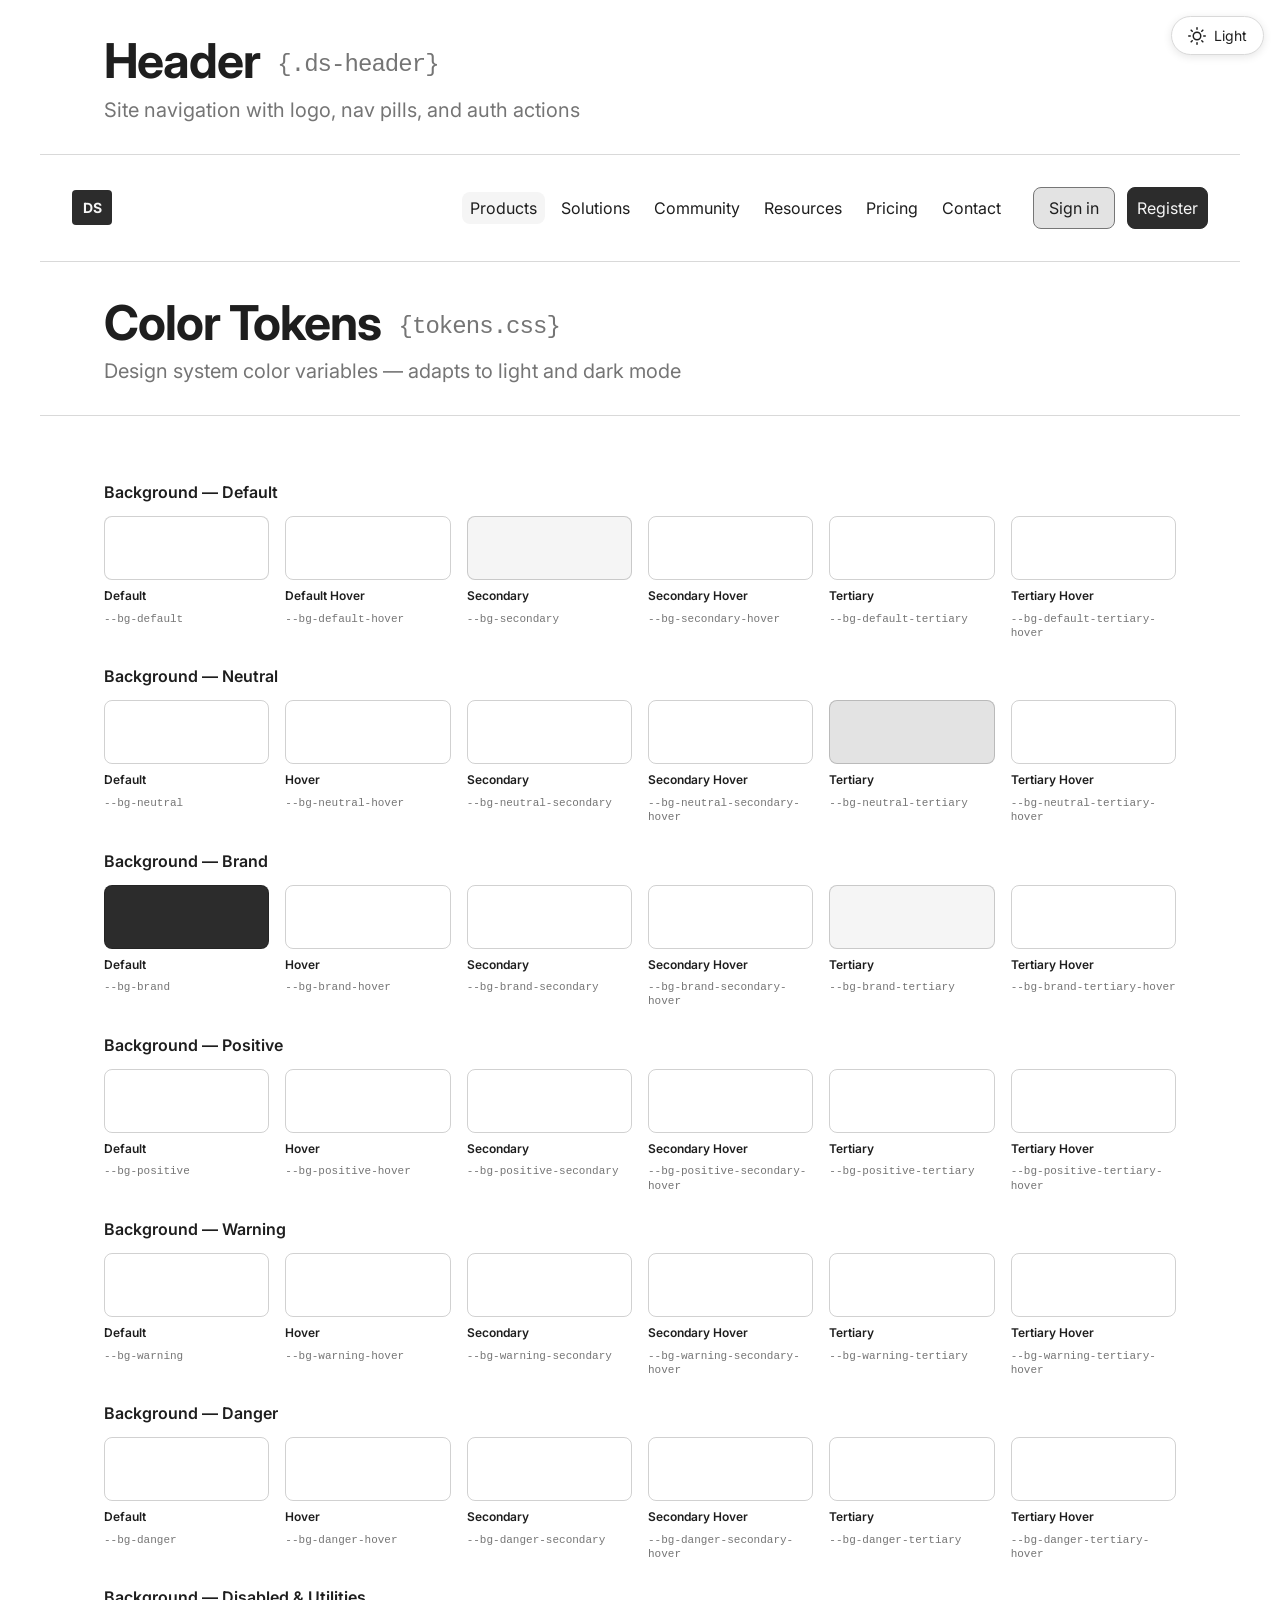
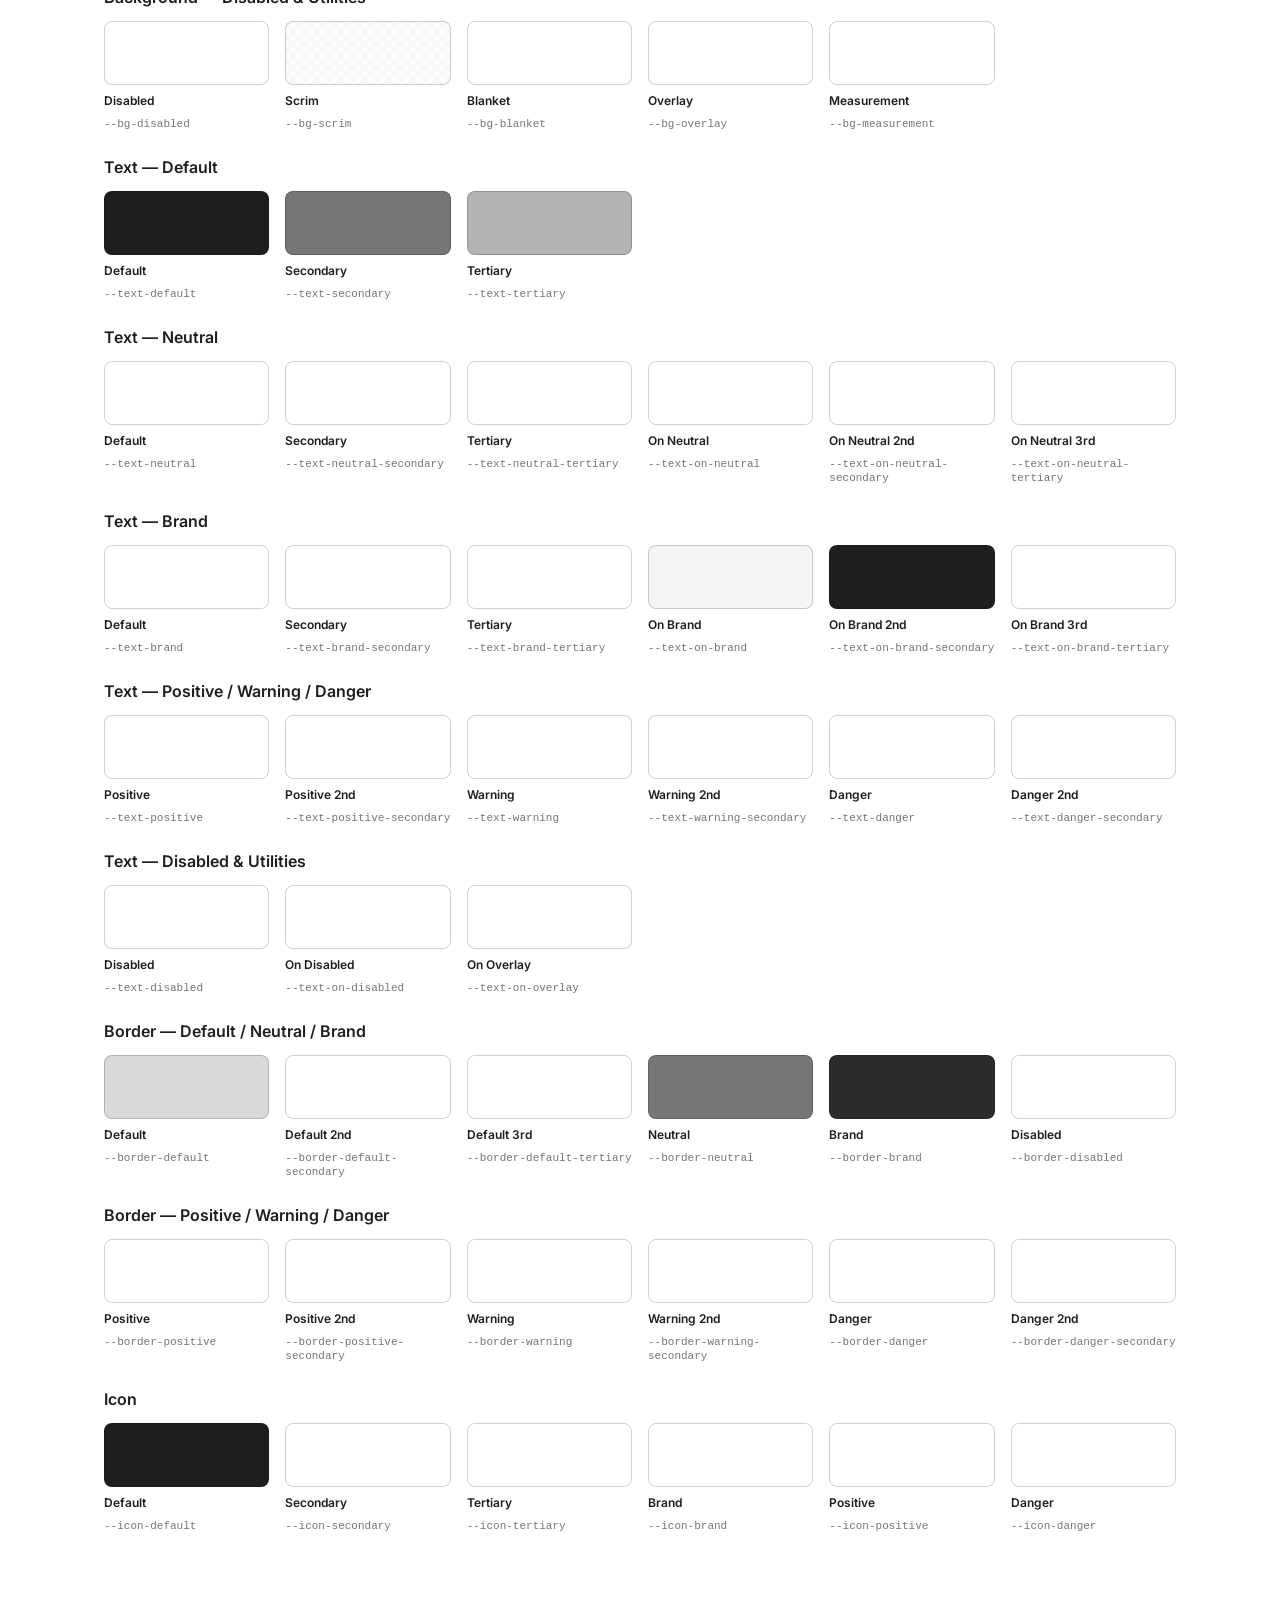
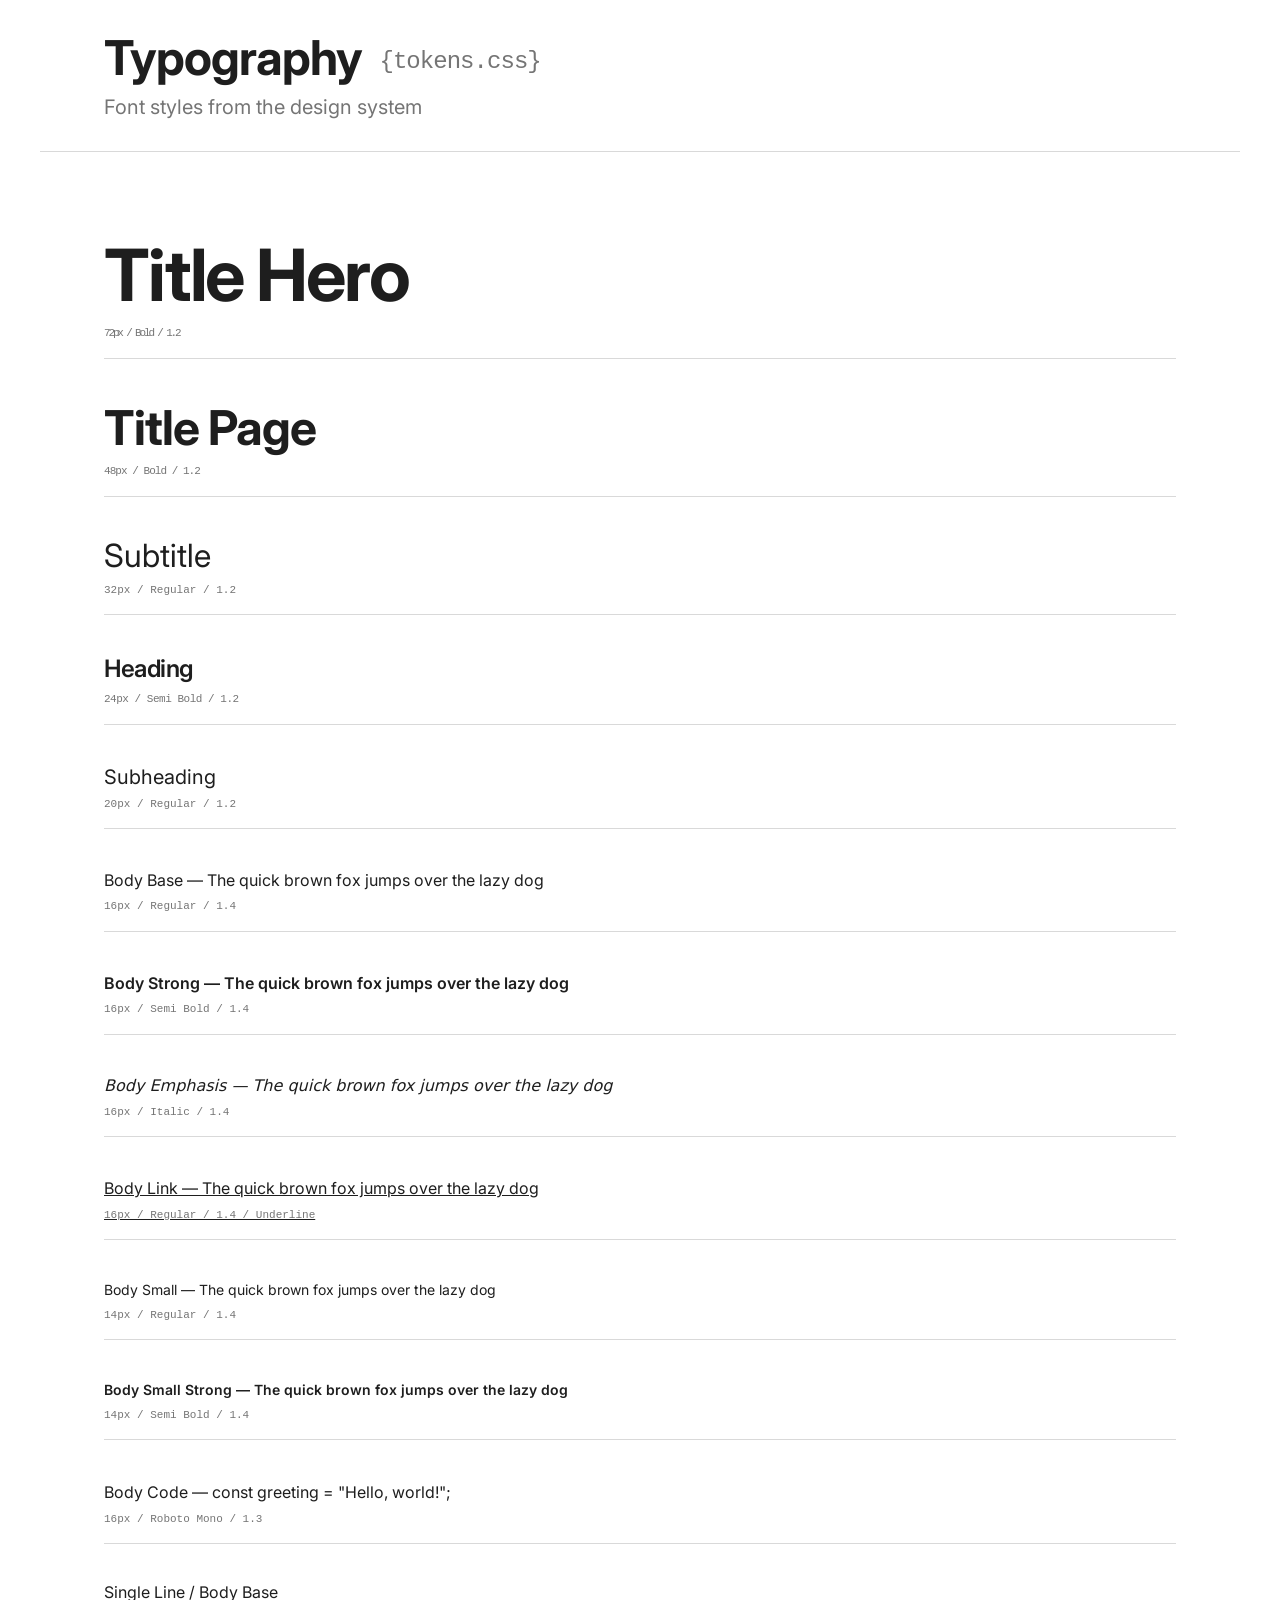
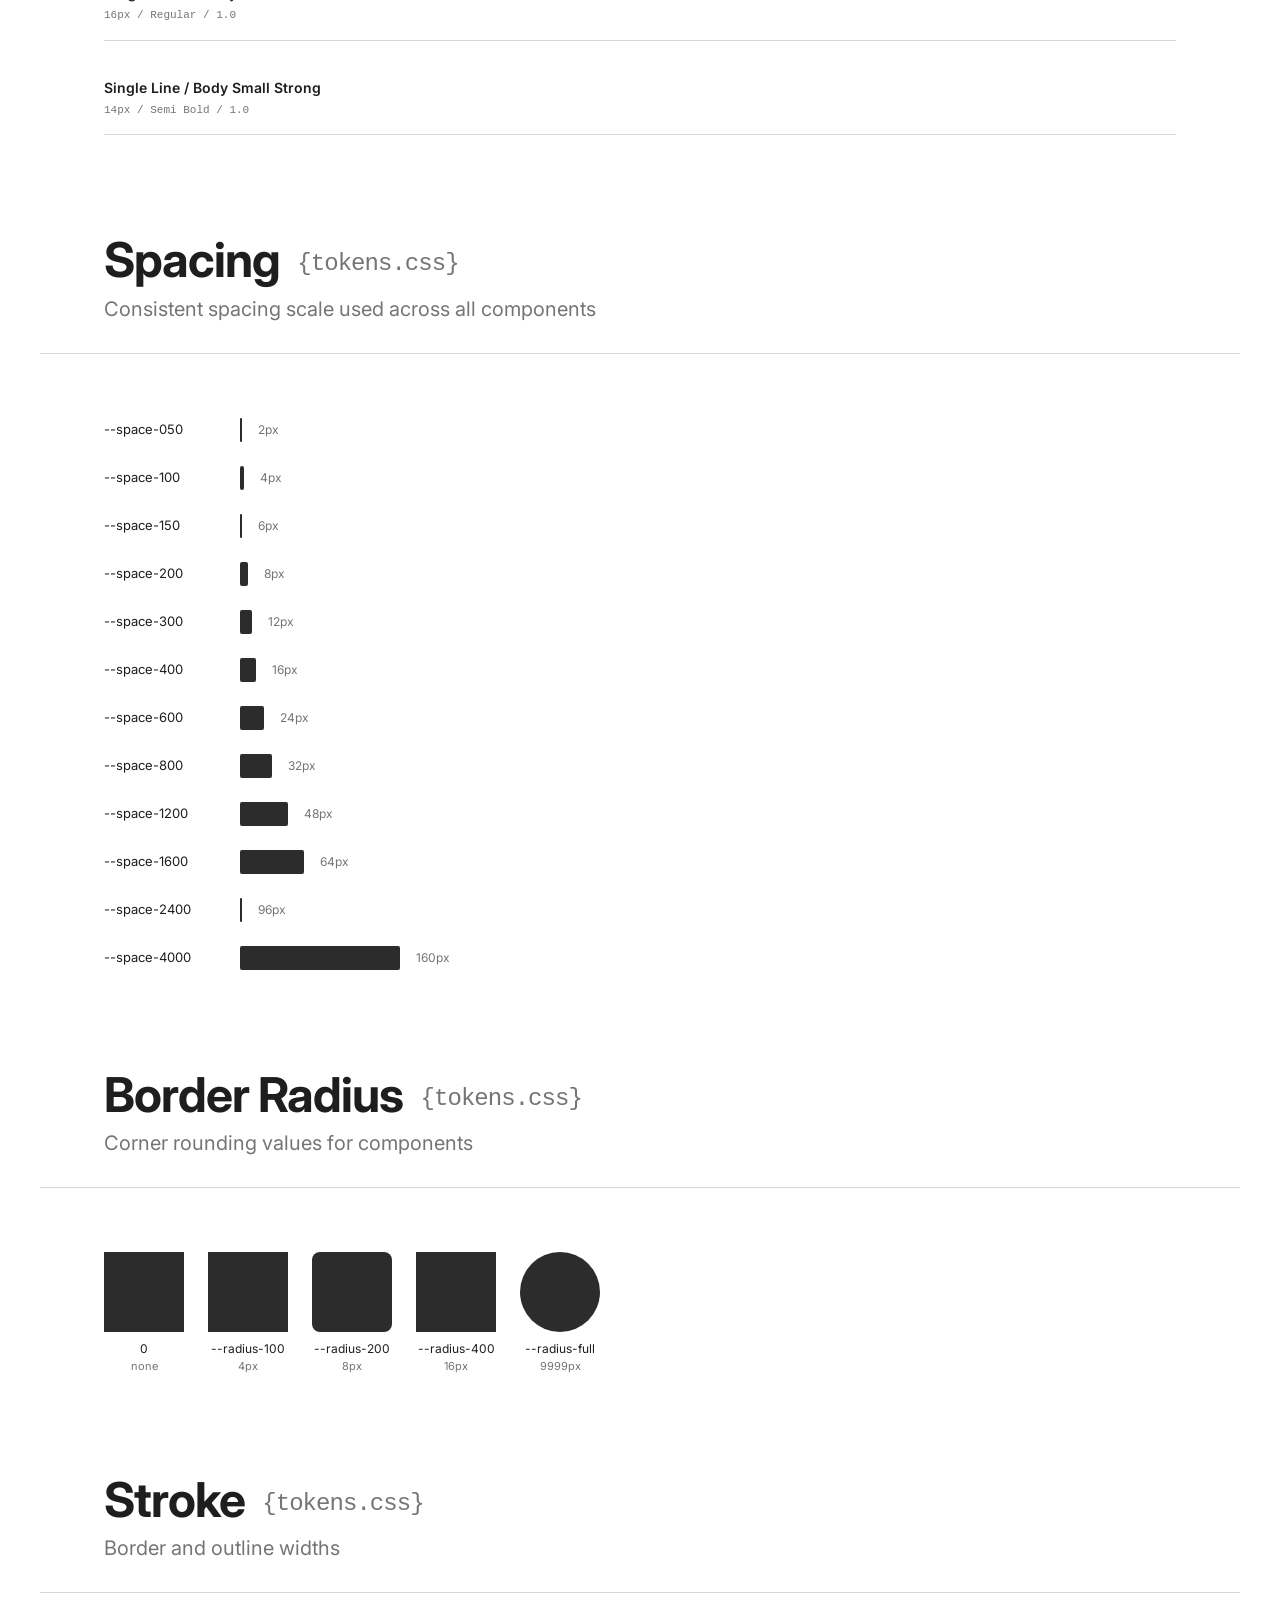
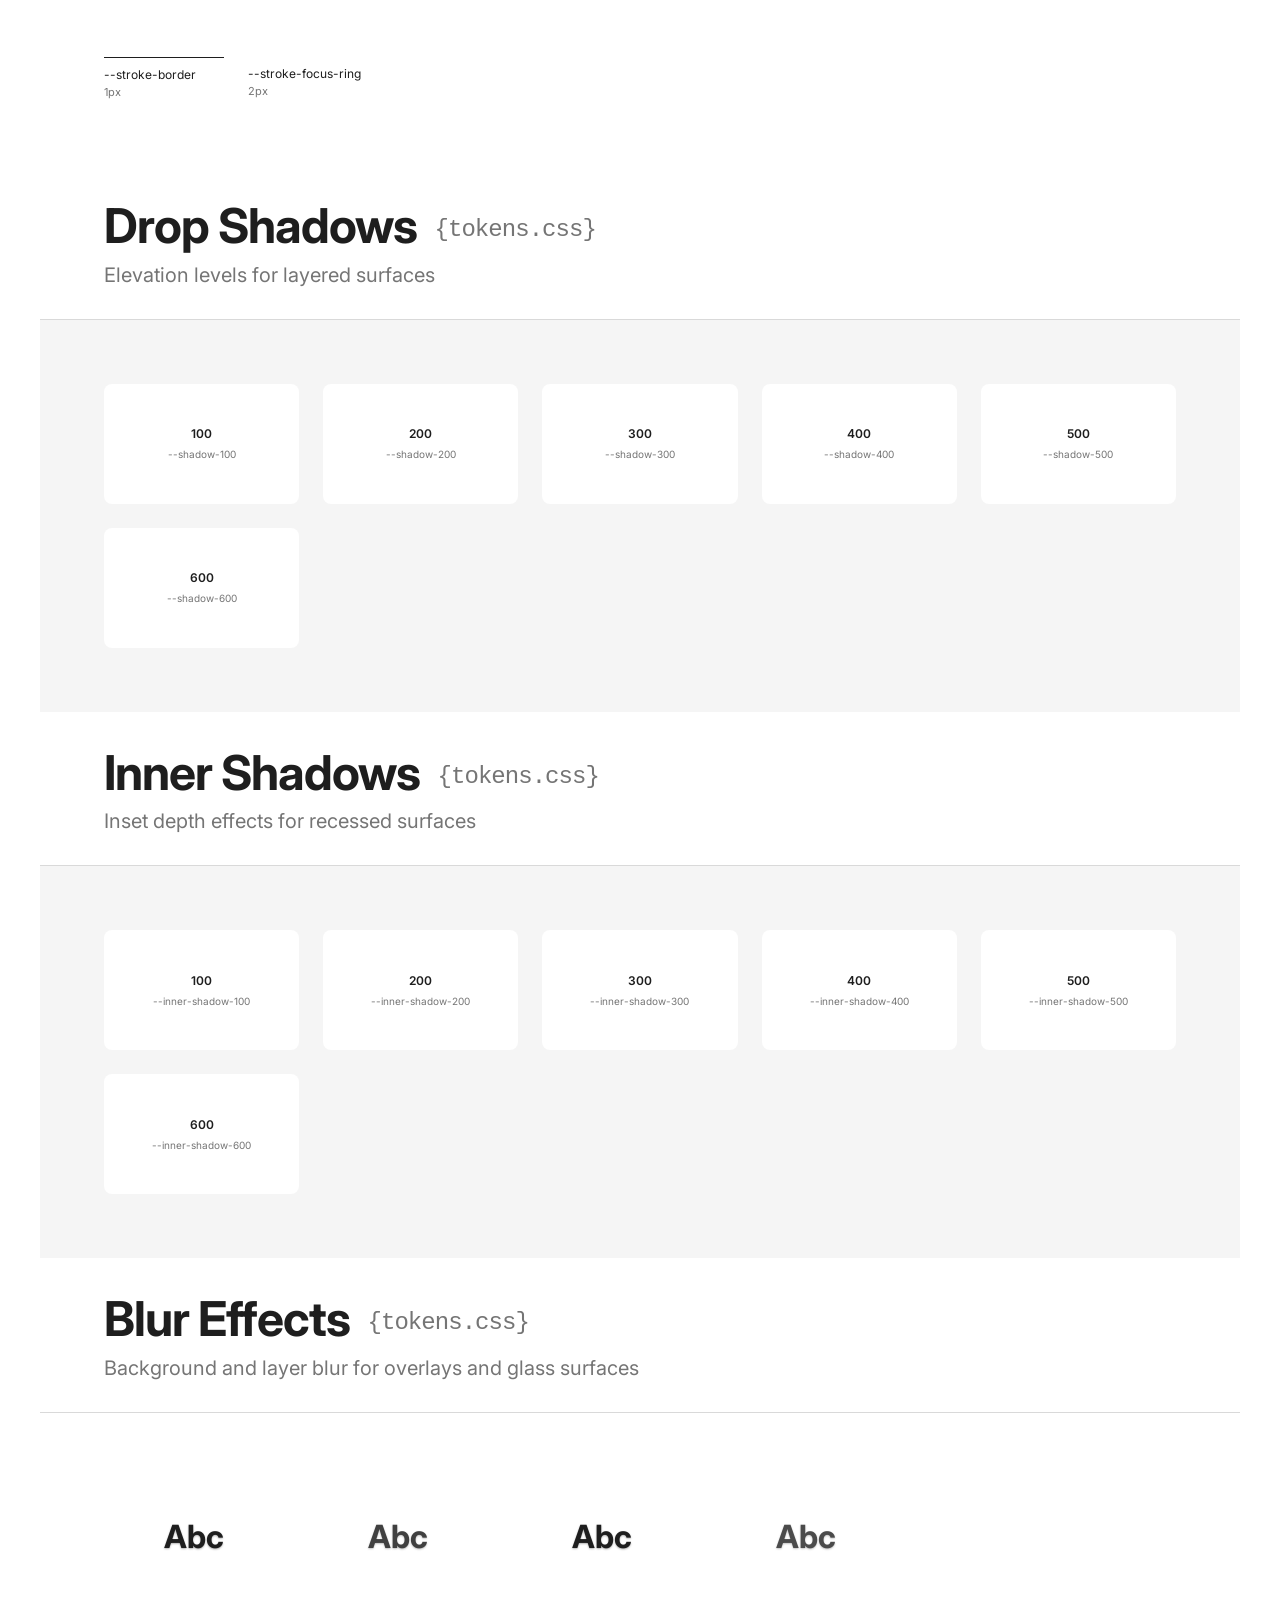
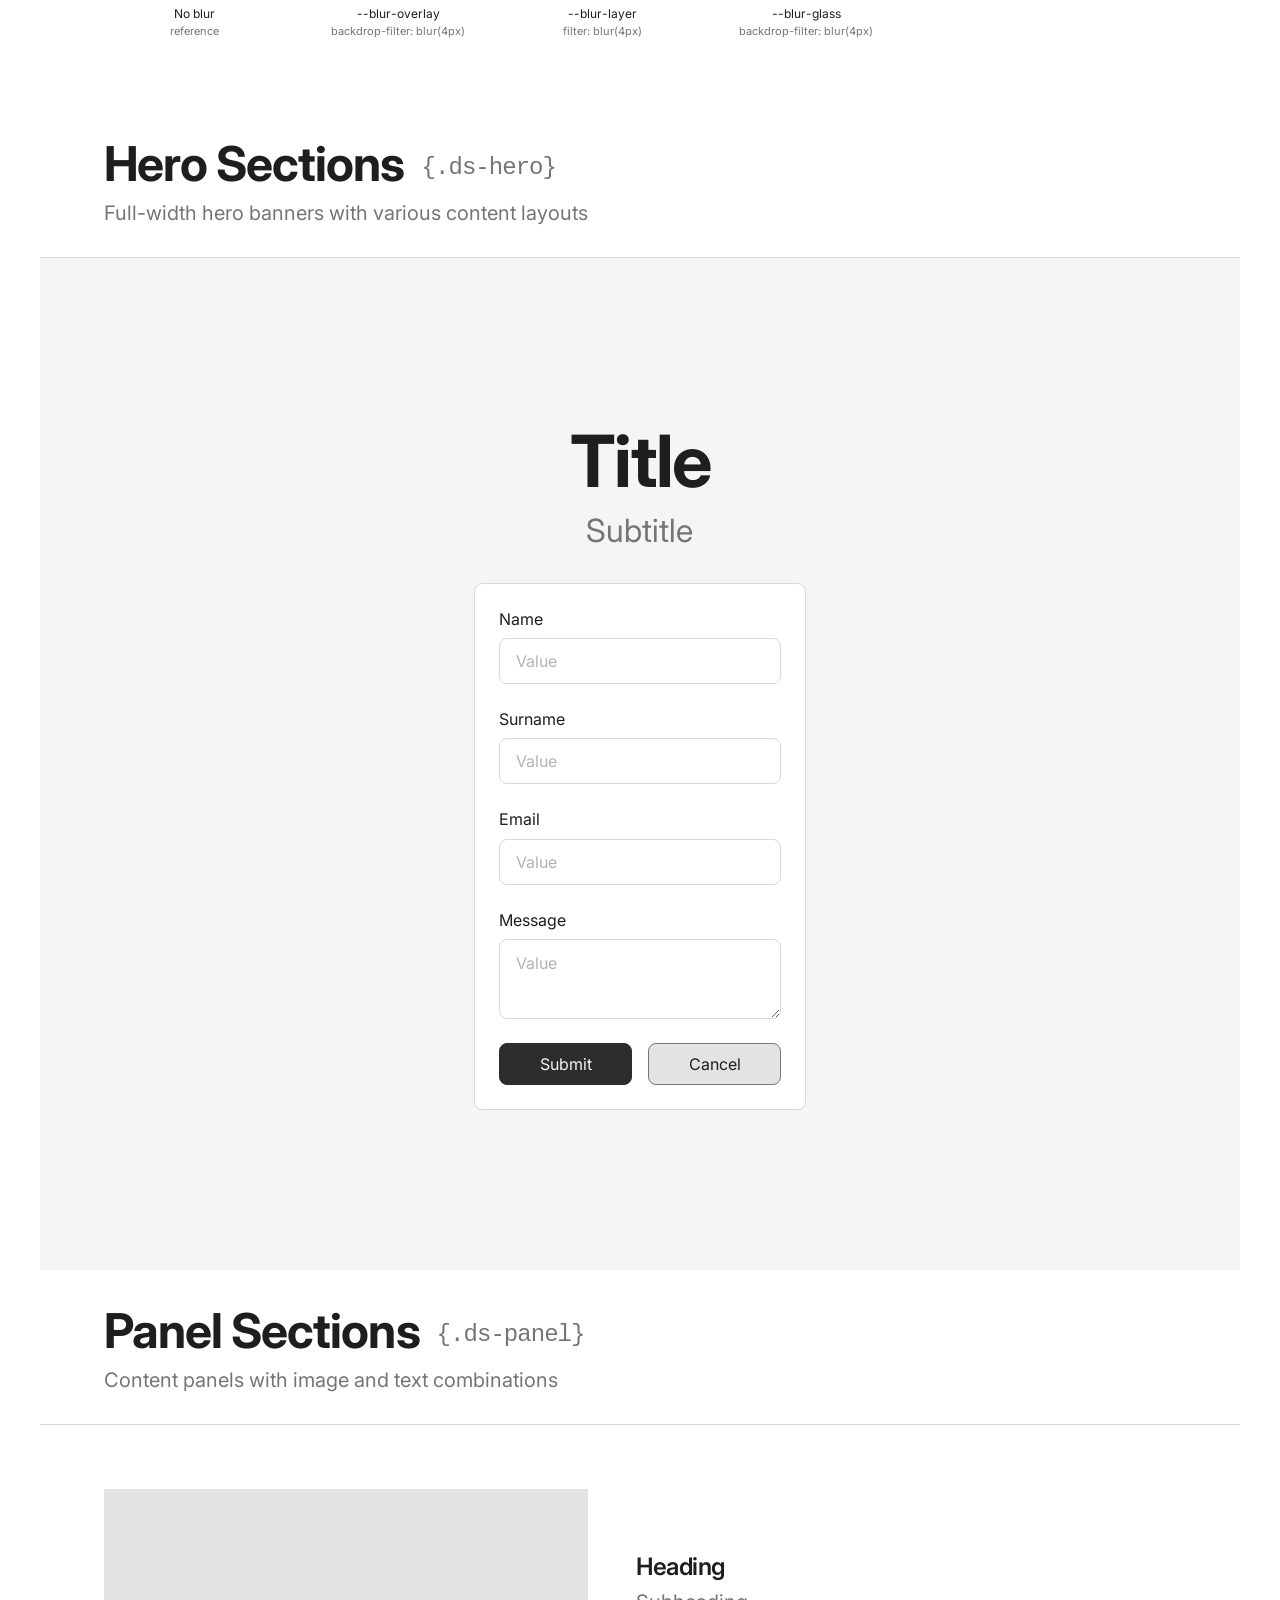
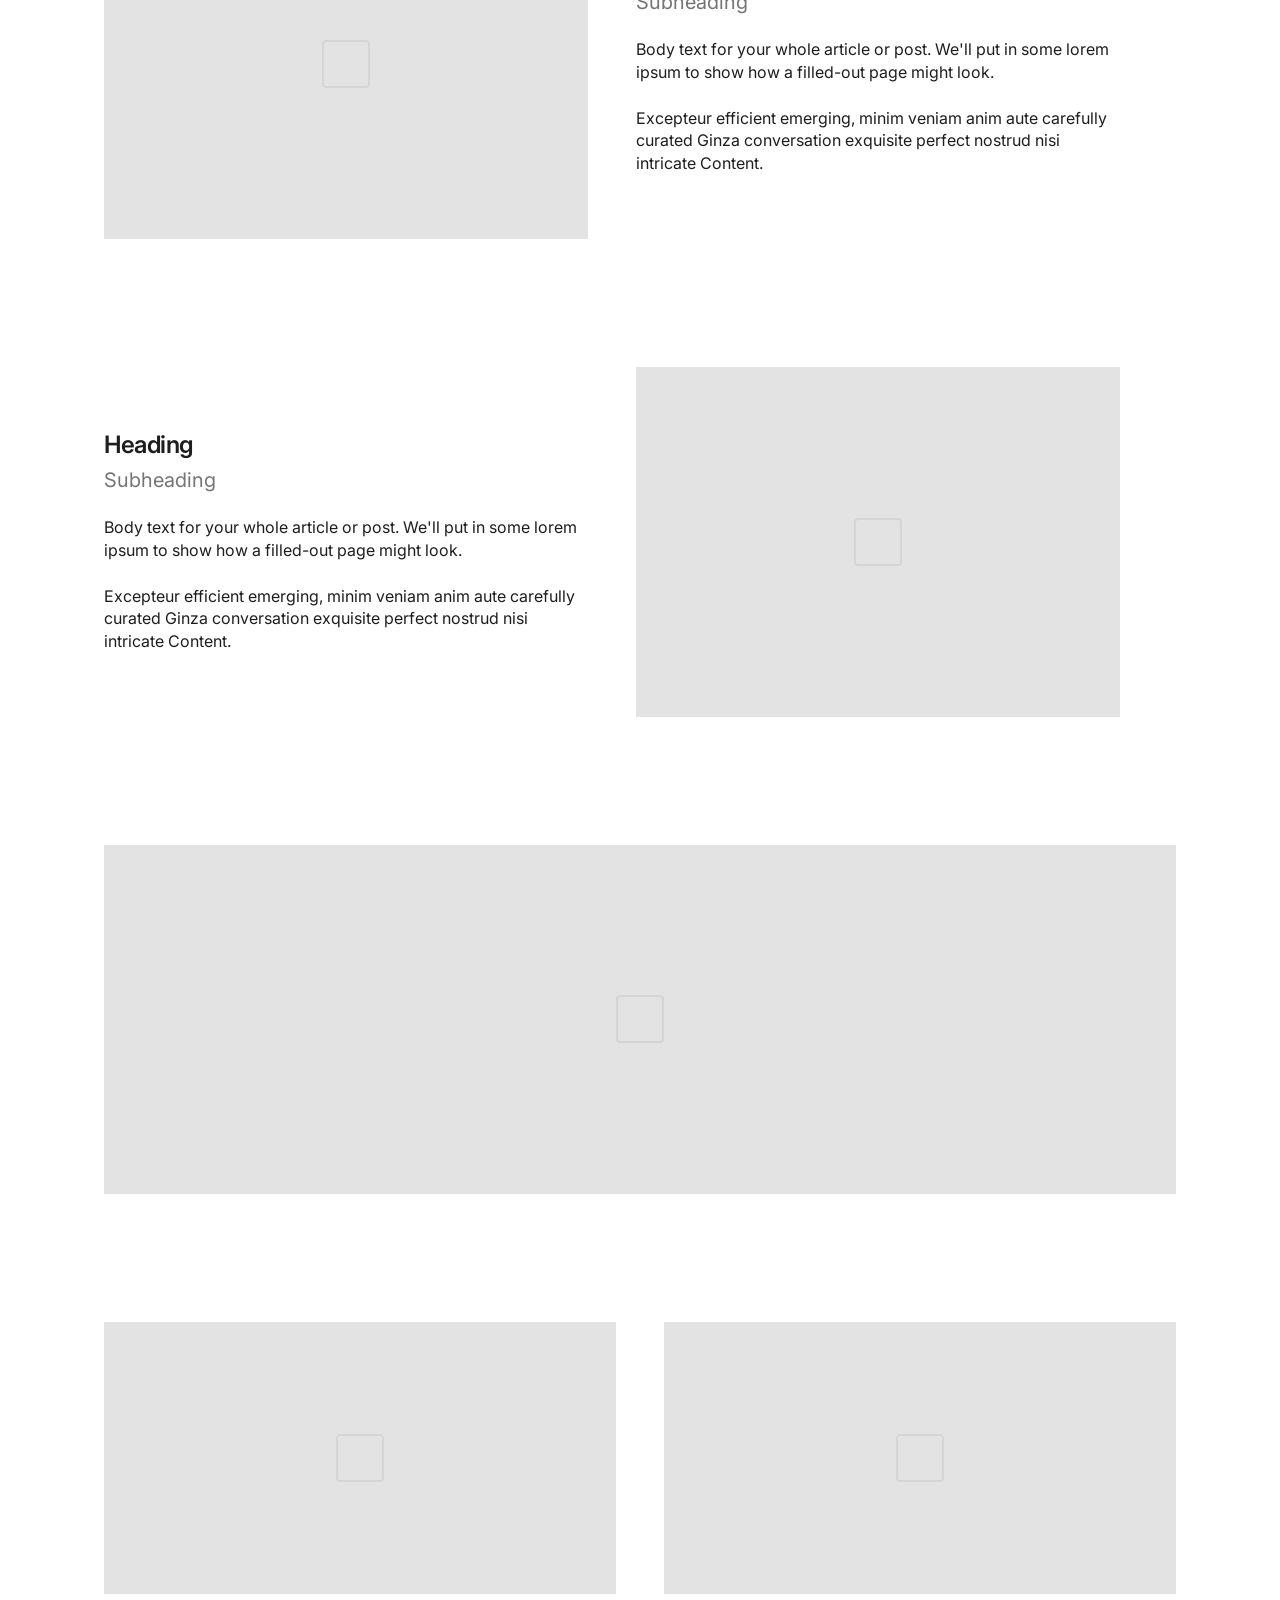
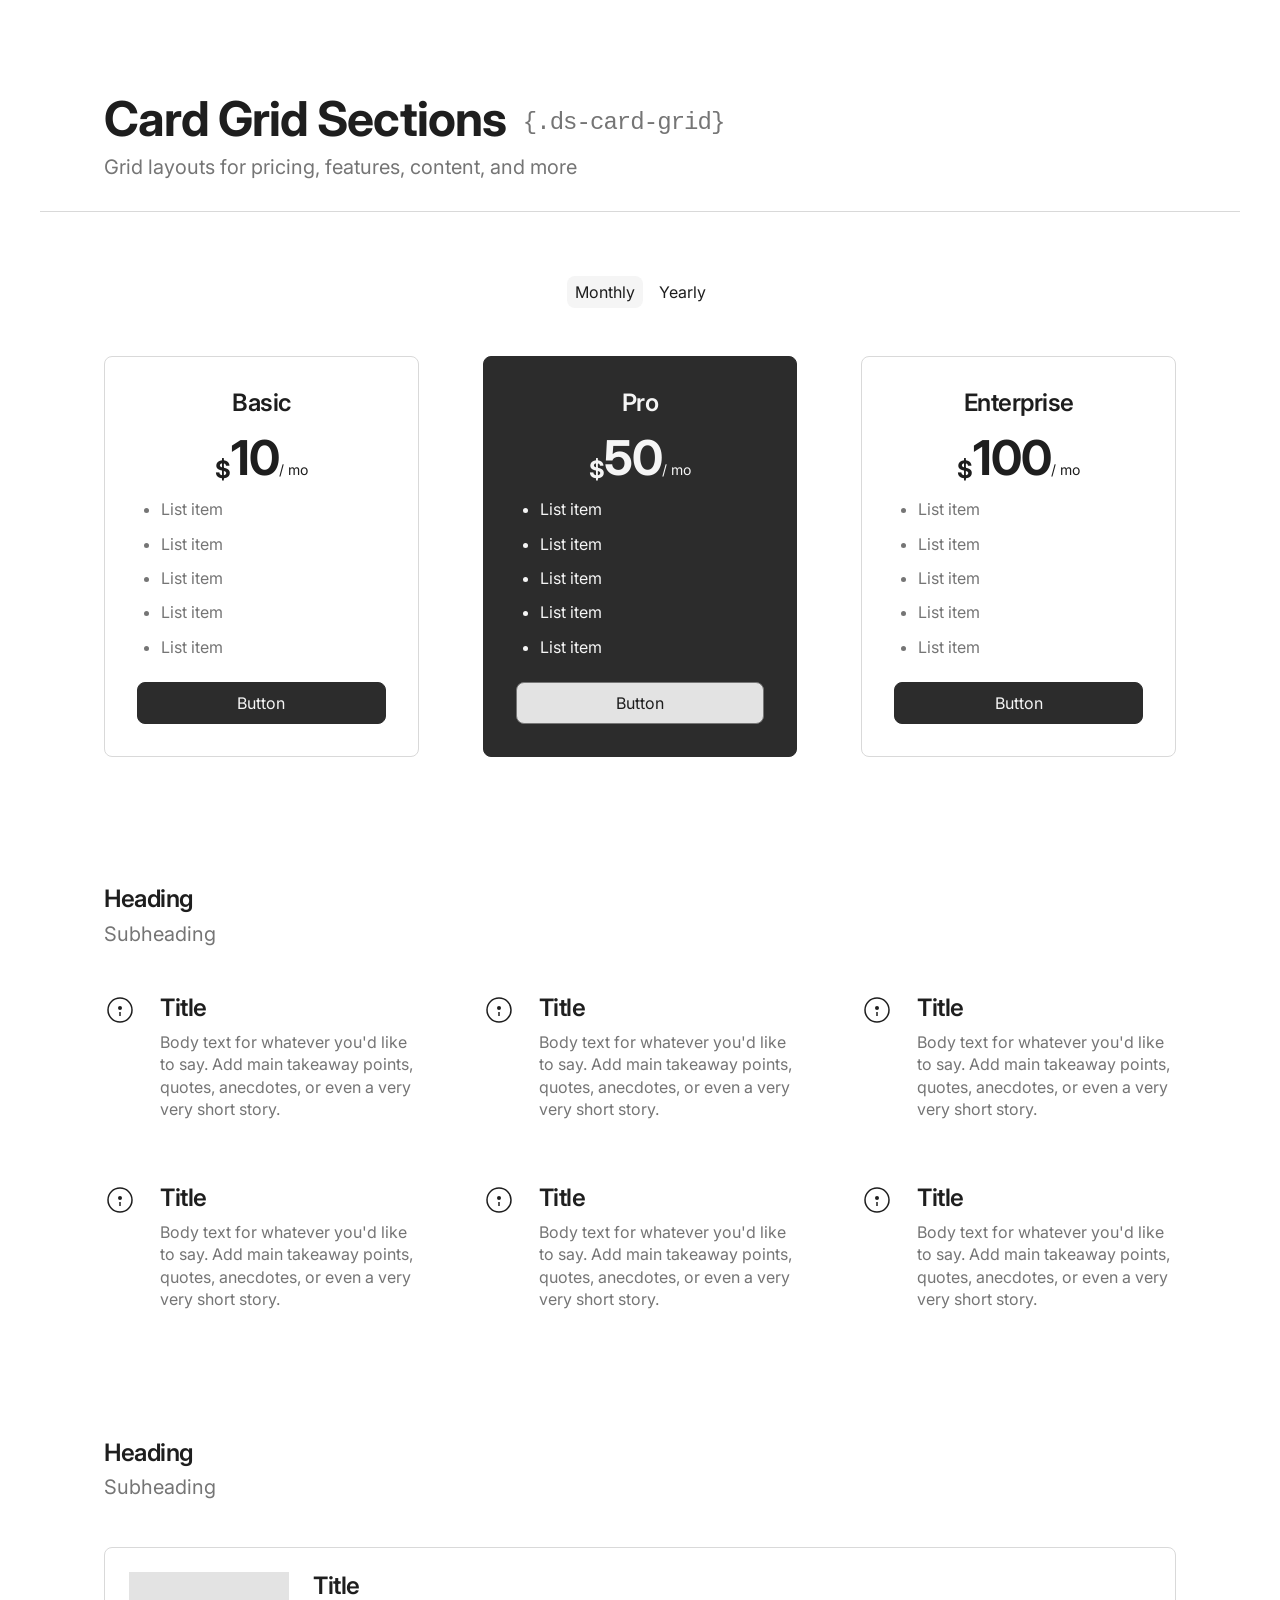
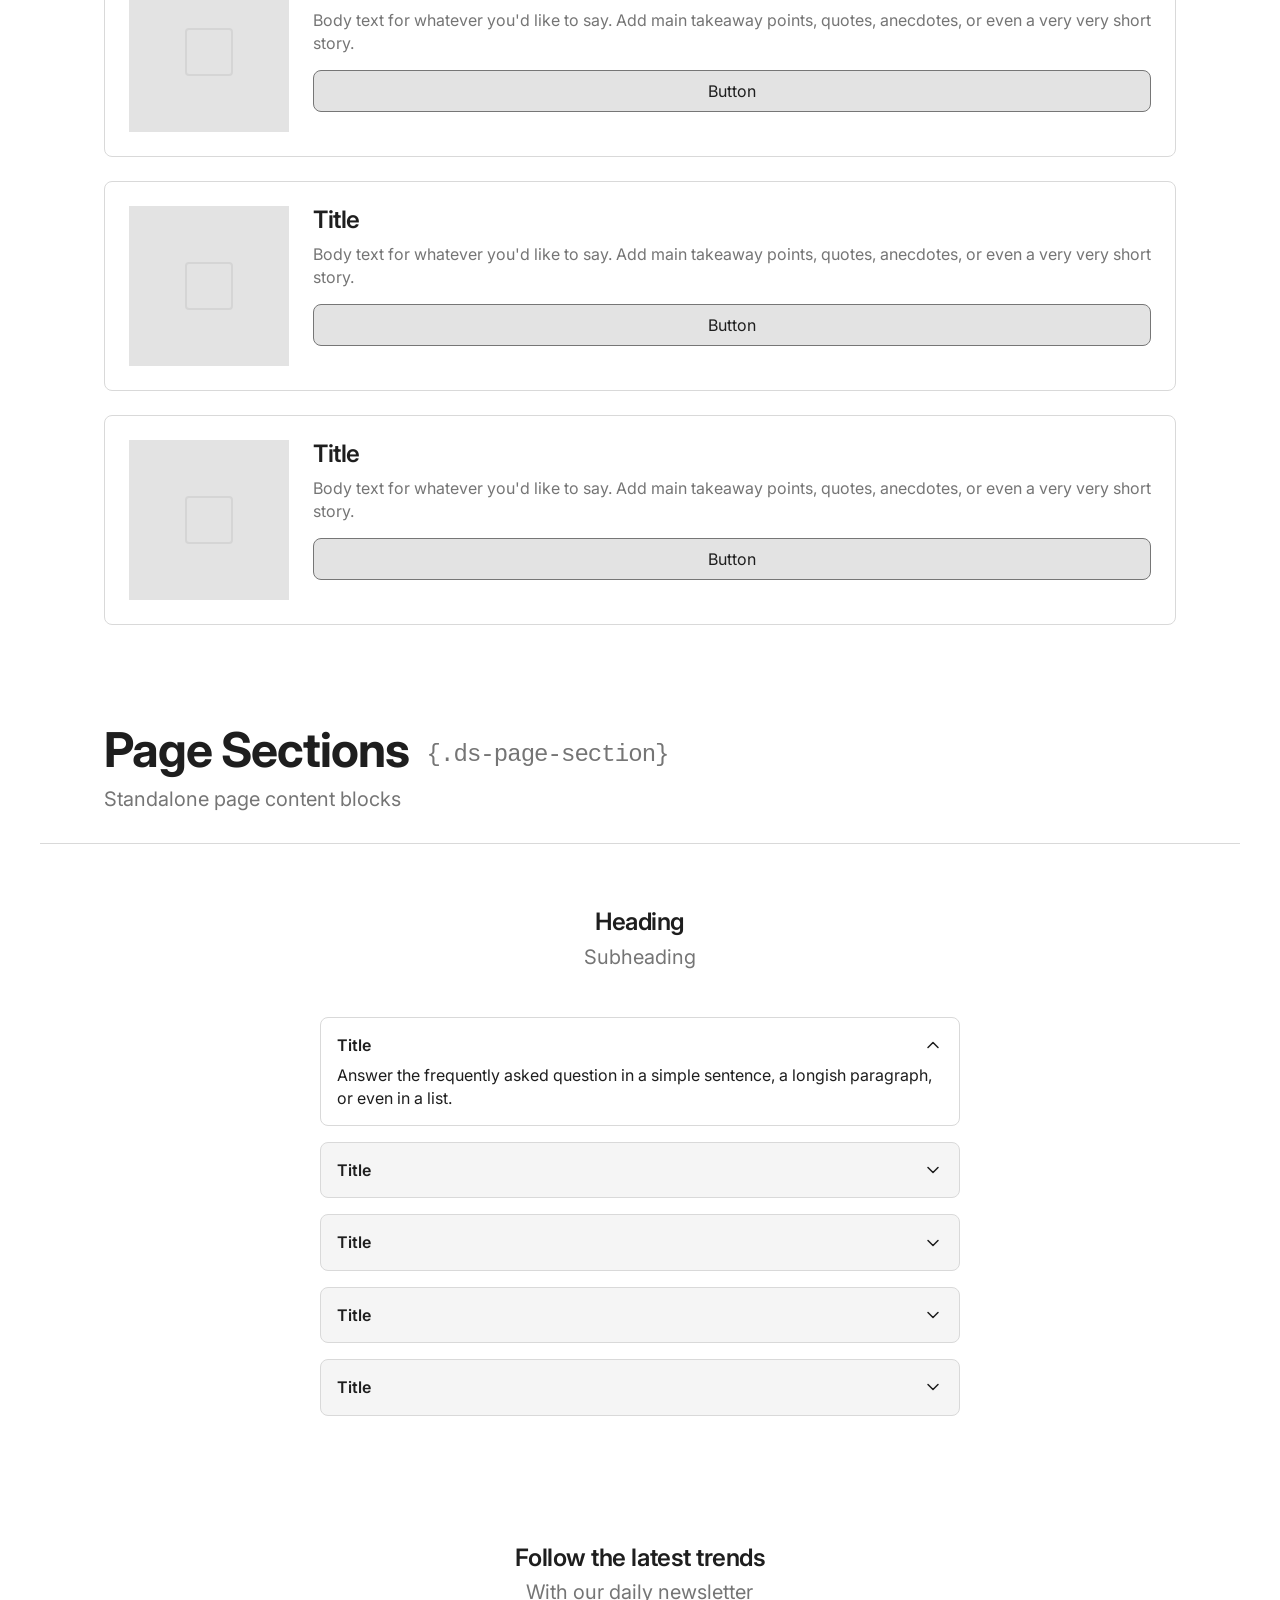
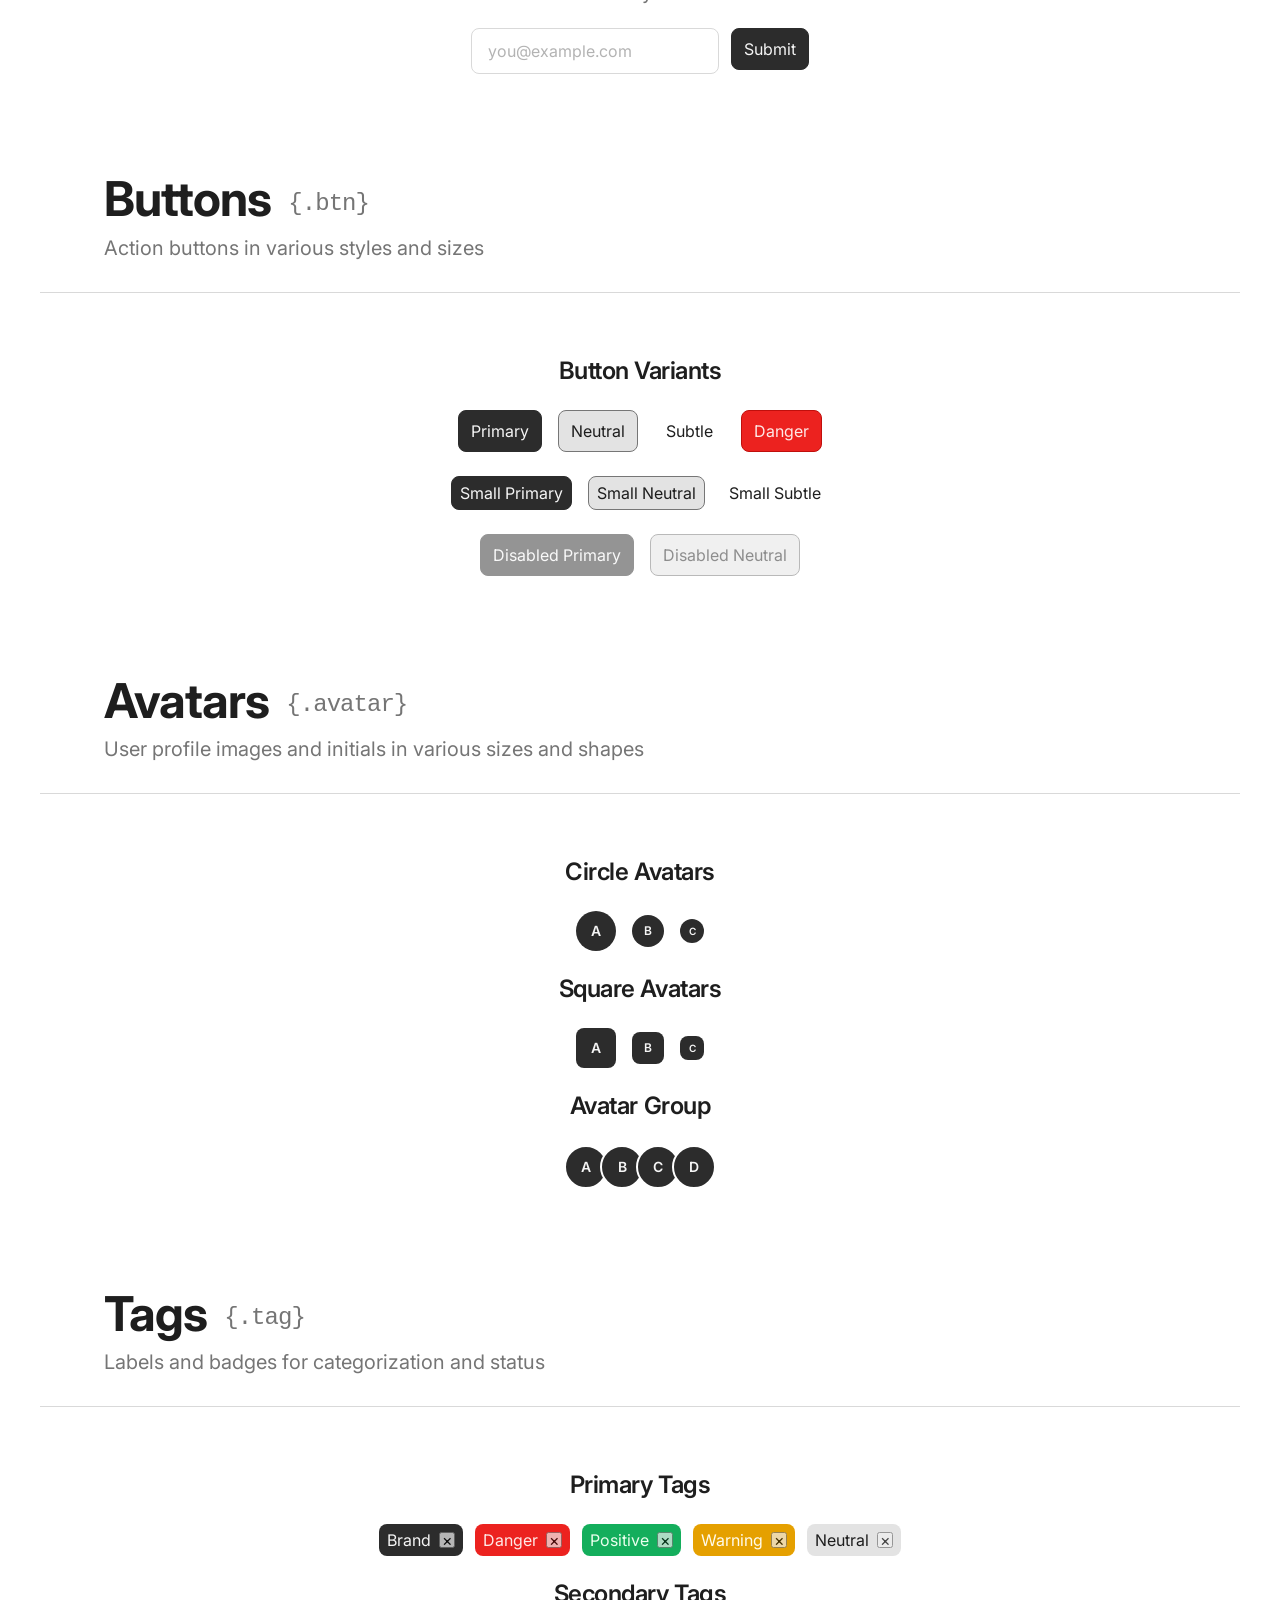
==== commit 5e0c042e: "Fix spacing bars, shadow visibility, and blur demos - Spacing bars: reduced border-radius and added " ====
--- a/index.html
+++ b/index.html
@@ -308,6 +308,256 @@
   </section>
 
   <!-- ============================================================
+       SPACING
+       ============================================================ -->
+
+  <div class="section-divider">
+    <h2>Spacing <code>{tokens.css}</code></h2>
+    <p>Consistent spacing scale used across all components</p>
+  </div>
+  <section class="ds-page-section gap-sm">
+
+    <div class="spacing-row">
+      <span class="spacing-label">--space-050</span>
+      <div class="spacing-bar" style="width: var(--space-050);"></div>
+      <span class="spacing-value">2px</span>
+    </div>
+    <div class="spacing-row">
+      <span class="spacing-label">--space-100</span>
+      <div class="spacing-bar" style="width: var(--space-100);"></div>
+      <span class="spacing-value">4px</span>
+    </div>
+    <div class="spacing-row">
+      <span class="spacing-label">--space-150</span>
+      <div class="spacing-bar" style="width: var(--space-150);"></div>
+      <span class="spacing-value">6px</span>
+    </div>
+    <div class="spacing-row">
+      <span class="spacing-label">--space-200</span>
+      <div class="spacing-bar" style="width: var(--space-200);"></div>
+      <span class="spacing-value">8px</span>
+    </div>
+    <div class="spacing-row">
+      <span class="spacing-label">--space-300</span>
+      <div class="spacing-bar" style="width: var(--space-300);"></div>
+      <span class="spacing-value">12px</span>
+    </div>
+    <div class="spacing-row">
+      <span class="spacing-label">--space-400</span>
+      <div class="spacing-bar" style="width: var(--space-400);"></div>
+      <span class="spacing-value">16px</span>
+    </div>
+    <div class="spacing-row">
+      <span class="spacing-label">--space-600</span>
+      <div class="spacing-bar" style="width: var(--space-600);"></div>
+      <span class="spacing-value">24px</span>
+    </div>
+    <div class="spacing-row">
+      <span class="spacing-label">--space-800</span>
+      <div class="spacing-bar" style="width: var(--space-800);"></div>
+      <span class="spacing-value">32px</span>
+    </div>
+    <div class="spacing-row">
+      <span class="spacing-label">--space-1200</span>
+      <div class="spacing-bar" style="width: var(--space-1200);"></div>
+      <span class="spacing-value">48px</span>
+    </div>
+    <div class="spacing-row">
+      <span class="spacing-label">--space-1600</span>
+      <div class="spacing-bar" style="width: var(--space-1600);"></div>
+      <span class="spacing-value">64px</span>
+    </div>
+    <div class="spacing-row">
+      <span class="spacing-label">--space-2400</span>
+      <div class="spacing-bar" style="width: var(--space-2400);"></div>
+      <span class="spacing-value">96px</span>
+    </div>
+    <div class="spacing-row">
+      <span class="spacing-label">--space-4000</span>
+      <div class="spacing-bar" style="width: var(--space-4000);"></div>
+      <span class="spacing-value">160px</span>
+    </div>
+
+  </section>
+
+  <!-- ============================================================
+       BORDER RADIUS
+       ============================================================ -->
+
+  <div class="section-divider">
+    <h2>Border Radius <code>{tokens.css}</code></h2>
+    <p>Corner rounding values for components</p>
+  </div>
+  <section class="ds-page-section gap-sm">
+
+    <div class="radius-row">
+      <div class="radius-item">
+        <div class="radius-box" style="border-radius: 0;"></div>
+        <div class="radius-meta">0<span>none</span></div>
+      </div>
+      <div class="radius-item">
+        <div class="radius-box" style="border-radius: var(--radius-100);"></div>
+        <div class="radius-meta">--radius-100<span>4px</span></div>
+      </div>
+      <div class="radius-item">
+        <div class="radius-box" style="border-radius: var(--radius-200);"></div>
+        <div class="radius-meta">--radius-200<span>8px</span></div>
+      </div>
+      <div class="radius-item">
+        <div class="radius-box" style="border-radius: var(--radius-400);"></div>
+        <div class="radius-meta">--radius-400<span>16px</span></div>
+      </div>
+      <div class="radius-item">
+        <div class="radius-box" style="border-radius: var(--radius-full);"></div>
+        <div class="radius-meta">--radius-full<span>9999px</span></div>
+      </div>
+    </div>
+
+  </section>
+
+  <!-- ============================================================
+       STROKE
+       ============================================================ -->
+
+  <div class="section-divider">
+    <h2>Stroke <code>{tokens.css}</code></h2>
+    <p>Border and outline widths</p>
+  </div>
+  <section class="ds-page-section gap-sm">
+
+    <div class="stroke-row">
+      <div class="stroke-item">
+        <div class="stroke-line" style="height: var(--stroke-border);"></div>
+        <div class="stroke-meta">--stroke-border<span>1px</span></div>
+      </div>
+      <div class="stroke-item">
+        <div class="stroke-line" style="height: var(--stroke-focus-ring);"></div>
+        <div class="stroke-meta">--stroke-focus-ring<span>2px</span></div>
+      </div>
+    </div>
+
+  </section>
+
+  <!-- ============================================================
+       DROP SHADOWS
+       ============================================================ -->
+
+  <div class="section-divider">
+    <h2>Drop Shadows <code>{tokens.css}</code></h2>
+    <p>Elevation levels for layered surfaces</p>
+  </div>
+  <section class="ds-page-section gap-sm" style="background-color: var(--bg-secondary);">
+
+    <div class="shadow-row">
+      <div class="shadow-card" style="box-shadow: var(--shadow-100);">
+        <span class="shadow-card-label">100</span>
+        <span class="shadow-card-value">--shadow-100</span>
+      </div>
+      <div class="shadow-card" style="box-shadow: var(--shadow-200);">
+        <span class="shadow-card-label">200</span>
+        <span class="shadow-card-value">--shadow-200</span>
+      </div>
+      <div class="shadow-card" style="box-shadow: var(--shadow-300);">
+        <span class="shadow-card-label">300</span>
+        <span class="shadow-card-value">--shadow-300</span>
+      </div>
+      <div class="shadow-card" style="box-shadow: var(--shadow-400);">
+        <span class="shadow-card-label">400</span>
+        <span class="shadow-card-value">--shadow-400</span>
+      </div>
+      <div class="shadow-card" style="box-shadow: var(--shadow-500);">
+        <span class="shadow-card-label">500</span>
+        <span class="shadow-card-value">--shadow-500</span>
+      </div>
+      <div class="shadow-card" style="box-shadow: var(--shadow-600);">
+        <span class="shadow-card-label">600</span>
+        <span class="shadow-card-value">--shadow-600</span>
+      </div>
+    </div>
+
+  </section>
+
+  <!-- ============================================================
+       INNER SHADOWS
+       ============================================================ -->
+
+  <div class="section-divider">
+    <h2>Inner Shadows <code>{tokens.css}</code></h2>
+    <p>Inset depth effects for recessed surfaces</p>
+  </div>
+  <section class="ds-page-section gap-sm" style="background-color: var(--bg-secondary);">
+
+    <div class="shadow-row">
+      <div class="shadow-card" style="box-shadow: var(--inner-shadow-100);">
+        <span class="shadow-card-label">100</span>
+        <span class="shadow-card-value">--inner-shadow-100</span>
+      </div>
+      <div class="shadow-card" style="box-shadow: var(--inner-shadow-200);">
+        <span class="shadow-card-label">200</span>
+        <span class="shadow-card-value">--inner-shadow-200</span>
+      </div>
+      <div class="shadow-card" style="box-shadow: var(--inner-shadow-300);">
+        <span class="shadow-card-label">300</span>
+        <span class="shadow-card-value">--inner-shadow-300</span>
+      </div>
+      <div class="shadow-card" style="box-shadow: var(--inner-shadow-400);">
+        <span class="shadow-card-label">400</span>
+        <span class="shadow-card-value">--inner-shadow-400</span>
+      </div>
+      <div class="shadow-card" style="box-shadow: var(--inner-shadow-500);">
+        <span class="shadow-card-label">500</span>
+        <span class="shadow-card-value">--inner-shadow-500</span>
+      </div>
+      <div class="shadow-card" style="box-shadow: var(--inner-shadow-600);">
+        <span class="shadow-card-label">600</span>
+        <span class="shadow-card-value">--inner-shadow-600</span>
+      </div>
+    </div>
+
+  </section>
+
+  <!-- ============================================================
+       BLUR EFFECTS
+       ============================================================ -->
+
+  <div class="section-divider">
+    <h2>Blur Effects <code>{tokens.css}</code></h2>
+    <p>Background and layer blur for overlays and glass surfaces</p>
+  </div>
+  <section class="ds-page-section gap-sm">
+
+    <div class="blur-row">
+      <div class="blur-item">
+        <div class="blur-demo">
+          <div class="blur-demo-content">Abc</div>
+        </div>
+        <div class="blur-meta">No blur<span>reference</span></div>
+      </div>
+      <div class="blur-item">
+        <div class="blur-demo">
+          <div class="blur-demo-content">Abc</div>
+          <div class="blur-demo-overlay" style="backdrop-filter: var(--blur-overlay); background: rgba(255,255,255,0.15);"></div>
+        </div>
+        <div class="blur-meta">--blur-overlay<span>backdrop-filter: blur(4px)</span></div>
+      </div>
+      <div class="blur-item">
+        <div class="blur-demo" style="filter: var(--blur-layer);">
+          <div class="blur-demo-content">Abc</div>
+        </div>
+        <div class="blur-meta">--blur-layer<span>filter: blur(4px)</span></div>
+      </div>
+      <div class="blur-item">
+        <div class="blur-demo">
+          <div class="blur-demo-content">Abc</div>
+          <div class="blur-demo-overlay" style="backdrop-filter: var(--blur-glass); background: rgba(255,255,255,0.2);"></div>
+        </div>
+        <div class="blur-meta">--blur-glass<span>backdrop-filter: blur(4px)</span></div>
+      </div>
+    </div>
+
+  </section>
+
+  <!-- ============================================================
        HERO SECTIONS
        ============================================================ -->
 
@@ -315,40 +565,6 @@
     <h2>Hero Sections <code>{.ds-hero}</code></h2>
     <p>Full-width hero banners with various content layouts</p>
   </div>
-
-  <!-- Hero Basic -->
-  <section class="ds-hero bg-secondary">
-    <div class="text-content-title align-center">
-      <h1 class="title">Title</h1>
-      <p class="subtitle">Subtitle</p>
-    </div>
-  </section>
-
-  <!-- Hero Actions -->
-  <section class="ds-hero bg-secondary has-gap">
-    <div class="text-content-title align-center">
-      <h1 class="title">Title</h1>
-      <p class="subtitle">Subtitle</p>
-    </div>
-    <div class="btn-group" style="width: 240px;">
-      <button class="btn btn-neutral">Button</button>
-      <button class="btn btn-brand">Button</button>
-    </div>
-  </section>
-
-  <!-- Hero Newsletter -->
-  <section class="ds-hero bg-secondary has-gap">
-    <div class="text-content-title align-center">
-      <h1 class="title">Title</h1>
-      <p class="subtitle">Subtitle</p>
-    </div>
-    <form class="form-newsletter">
-      <div class="input-field">
-        <input type="email" class="input" placeholder="you@example.com">
-      </div>
-      <button type="submit" class="btn btn-brand">Submit</button>
-    </form>
-  </section>
 
   <!-- Hero Form -->
   <section class="ds-hero bg-secondary has-gap">
@@ -375,24 +591,9 @@
       </div>
       <div class="btn-group">
         <button type="submit" class="btn btn-brand">Submit</button>
+        <button type="button" class="btn btn-neutral">Cancel</button>
       </div>
     </form>
-  </section>
-
-  <!-- Hero Image -->
-  <section class="ds-hero hero-image has-gap">
-    <div class="hero-bg">
-      <div class="image-placeholder" style="width: 100%; height: 100%;"></div>
-      <div class="scrim"></div>
-    </div>
-    <div class="text-content-title align-center">
-      <h1 class="title">Title</h1>
-      <p class="subtitle">Subtitle</p>
-    </div>
-    <div class="btn-group">
-      <button class="btn btn-neutral">Button</button>
-      <button class="btn btn-brand">Button</button>
-    </div>
   </section>
 
   <!-- ============================================================
--- a/css/components.css
+++ b/css/components.css
@@ -1576,6 +1576,213 @@
 }
 
 /* ========================================
+   Spacing Showcase
+   ======================================== */
+
+.spacing-row {
+  display: flex;
+  align-items: center;
+  gap: var(--space-400);
+  width: 100%;
+}
+
+.spacing-bar {
+  height: 24px;
+  border-radius: 2px;
+  background-color: var(--bg-brand);
+  flex-shrink: 0;
+  min-width: 2px;
+}
+
+.spacing-label {
+  font-family: var(--font-mono);
+  font-size: 13px;
+  color: var(--text-default);
+  white-space: nowrap;
+  min-width: 120px;
+}
+
+.spacing-value {
+  font-family: var(--font-mono);
+  font-size: 12px;
+  color: var(--text-secondary);
+  white-space: nowrap;
+}
+
+/* ========================================
+   Radius Showcase
+   ======================================== */
+
+.radius-row {
+  display: flex;
+  flex-wrap: wrap;
+  gap: var(--space-600);
+  width: 100%;
+}
+
+.radius-item {
+  display: flex;
+  flex-direction: column;
+  align-items: center;
+  gap: var(--space-200);
+}
+
+.radius-box {
+  width: 80px;
+  height: 80px;
+  background-color: var(--bg-brand);
+}
+
+.radius-meta {
+  font-family: var(--font-mono);
+  font-size: 12px;
+  color: var(--text-default);
+  text-align: center;
+}
+
+.radius-meta span {
+  display: block;
+  color: var(--text-secondary);
+  font-size: 11px;
+}
+
+/* ========================================
+   Shadow Showcase
+   ======================================== */
+
+.shadow-row {
+  display: grid;
+  grid-template-columns: repeat(auto-fill, minmax(160px, 1fr));
+  gap: var(--space-600);
+  width: 100%;
+}
+
+.shadow-card {
+  height: 120px;
+  border-radius: var(--radius-200);
+  background-color: var(--bg-default);
+  display: flex;
+  flex-direction: column;
+  align-items: center;
+  justify-content: center;
+  gap: var(--space-100);
+}
+
+.shadow-card-label {
+  font-family: var(--font-mono);
+  font-size: 12px;
+  color: var(--text-default);
+  font-weight: var(--weight-semibold);
+}
+
+.shadow-card-value {
+  font-family: var(--font-mono);
+  font-size: 10px;
+  color: var(--text-secondary);
+  text-align: center;
+  padding: 0 var(--space-200);
+}
+
+/* ========================================
+   Stroke Showcase
+   ======================================== */
+
+.stroke-row {
+  display: flex;
+  flex-wrap: wrap;
+  gap: var(--space-600);
+  width: 100%;
+}
+
+.stroke-item {
+  display: flex;
+  flex-direction: column;
+  gap: var(--space-200);
+}
+
+.stroke-line {
+  width: 120px;
+  background-color: var(--text-default);
+}
+
+.stroke-meta {
+  font-family: var(--font-mono);
+  font-size: 12px;
+  color: var(--text-default);
+}
+
+.stroke-meta span {
+  display: block;
+  color: var(--text-secondary);
+  font-size: 11px;
+}
+
+/* ========================================
+   Blur Showcase
+   ======================================== */
+
+.blur-row {
+  display: flex;
+  flex-wrap: wrap;
+  gap: var(--space-600);
+  width: 100%;
+}
+
+.blur-item {
+  display: flex;
+  flex-direction: column;
+  align-items: center;
+  gap: var(--space-200);
+}
+
+.blur-demo {
+  width: 180px;
+  height: 120px;
+  border-radius: var(--radius-200);
+  overflow: hidden;
+  position: relative;
+  background:
+    repeating-linear-gradient(
+      45deg,
+      var(--bg-positive) 0px, var(--bg-positive) 10px,
+      var(--bg-warning) 10px, var(--bg-warning) 20px,
+      var(--bg-danger) 20px, var(--bg-danger) 30px,
+      var(--bg-brand) 30px, var(--bg-brand) 40px
+    );
+}
+
+.blur-demo-content {
+  position: absolute;
+  inset: 0;
+  display: flex;
+  align-items: center;
+  justify-content: center;
+  font-family: var(--font-sans);
+  font-size: 32px;
+  font-weight: var(--weight-bold);
+  color: var(--text-on-danger);
+  text-shadow: 0 1px 2px rgba(0,0,0,0.3);
+}
+
+.blur-demo-overlay {
+  position: absolute;
+  inset: 0;
+}
+
+.blur-meta {
+  font-family: var(--font-mono);
+  font-size: 12px;
+  color: var(--text-default);
+  text-align: center;
+}
+
+.blur-meta span {
+  display: block;
+  color: var(--text-secondary);
+  font-size: 11px;
+}
+
+/* ========================================
    Icon Grid
    ======================================== */
 
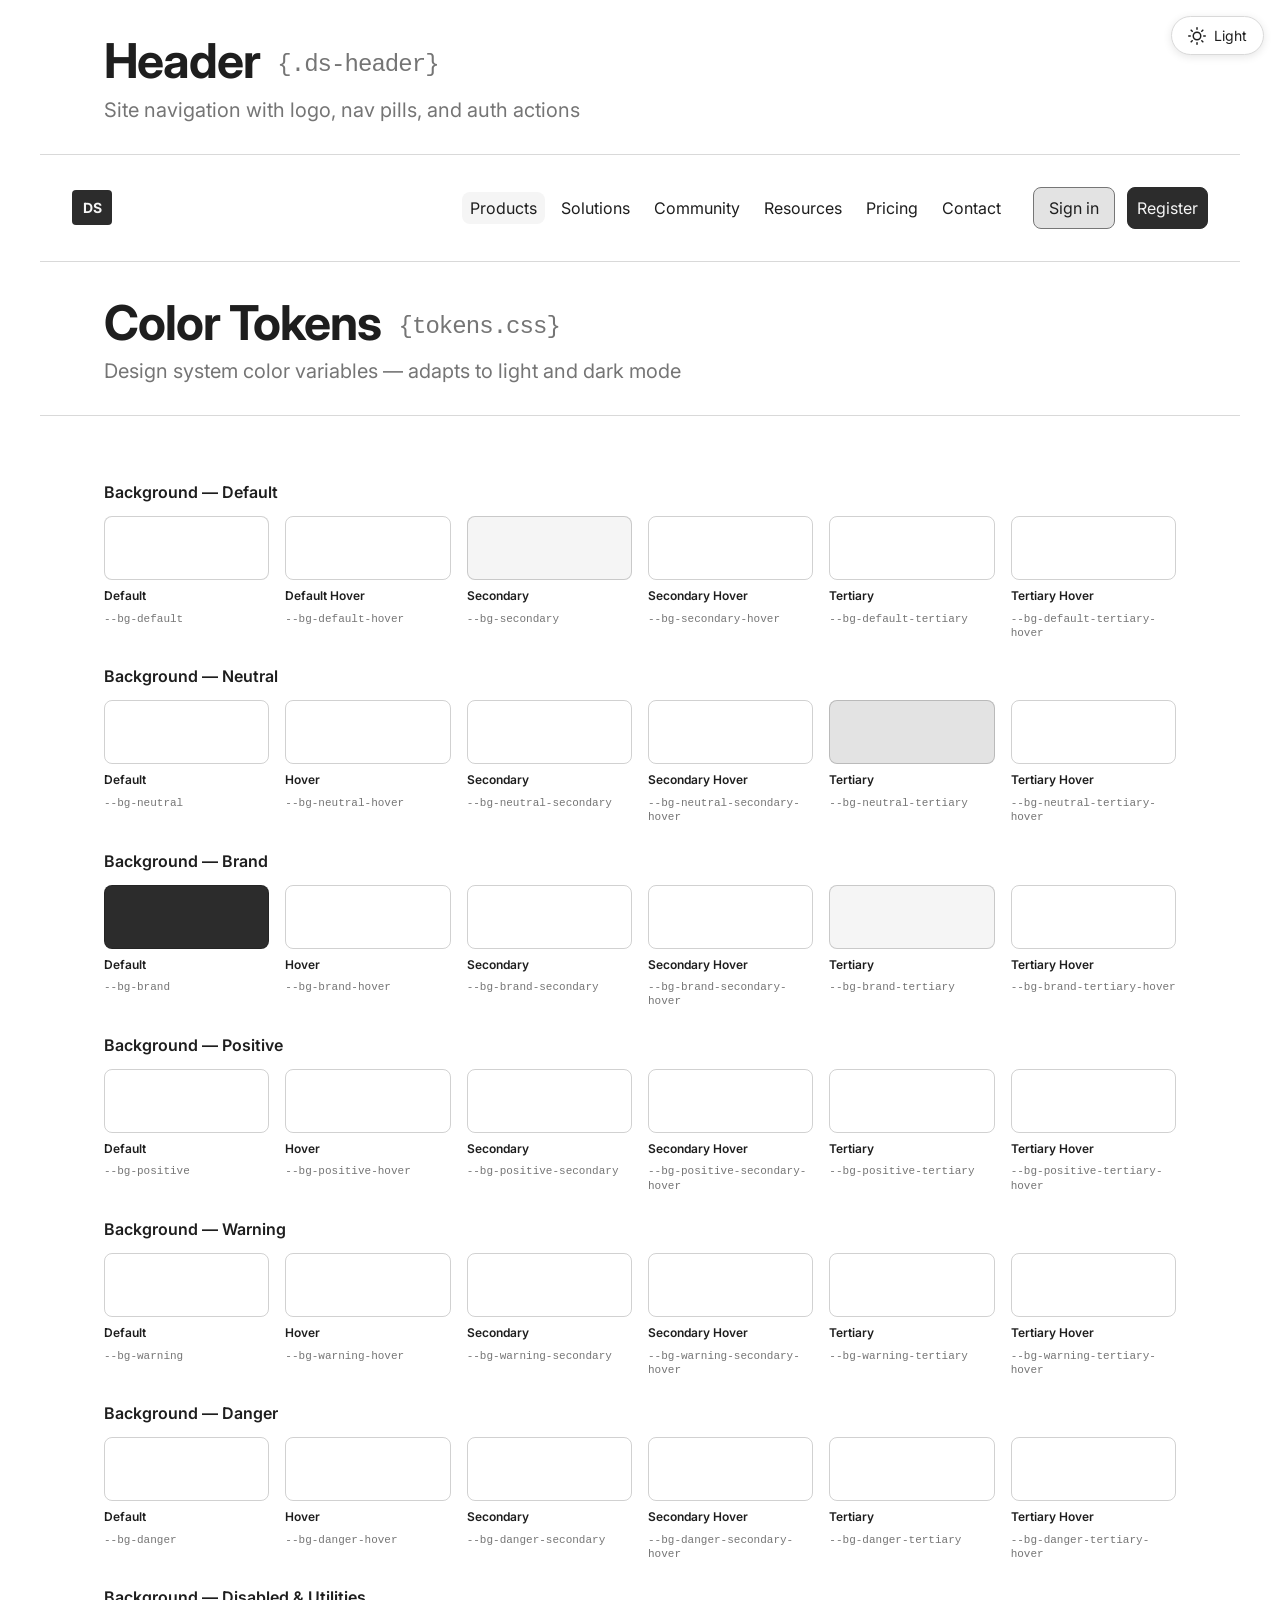
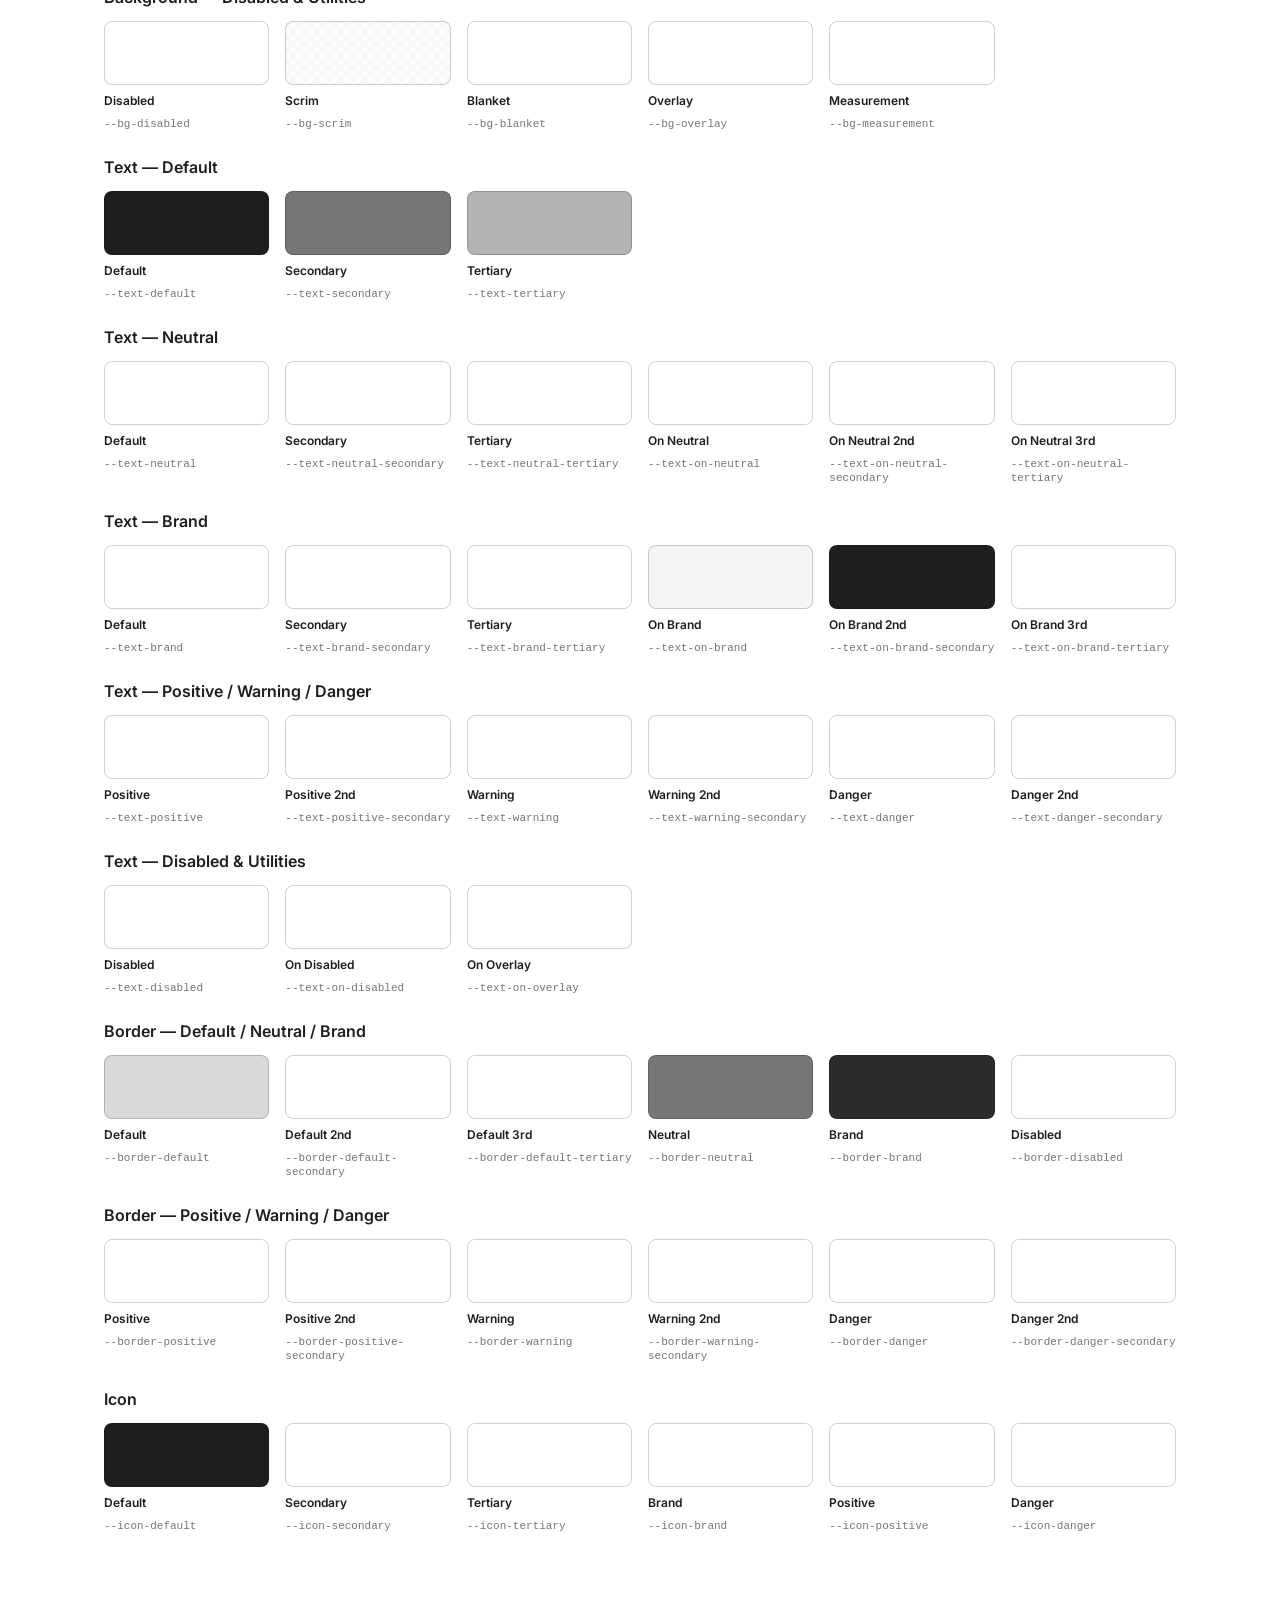
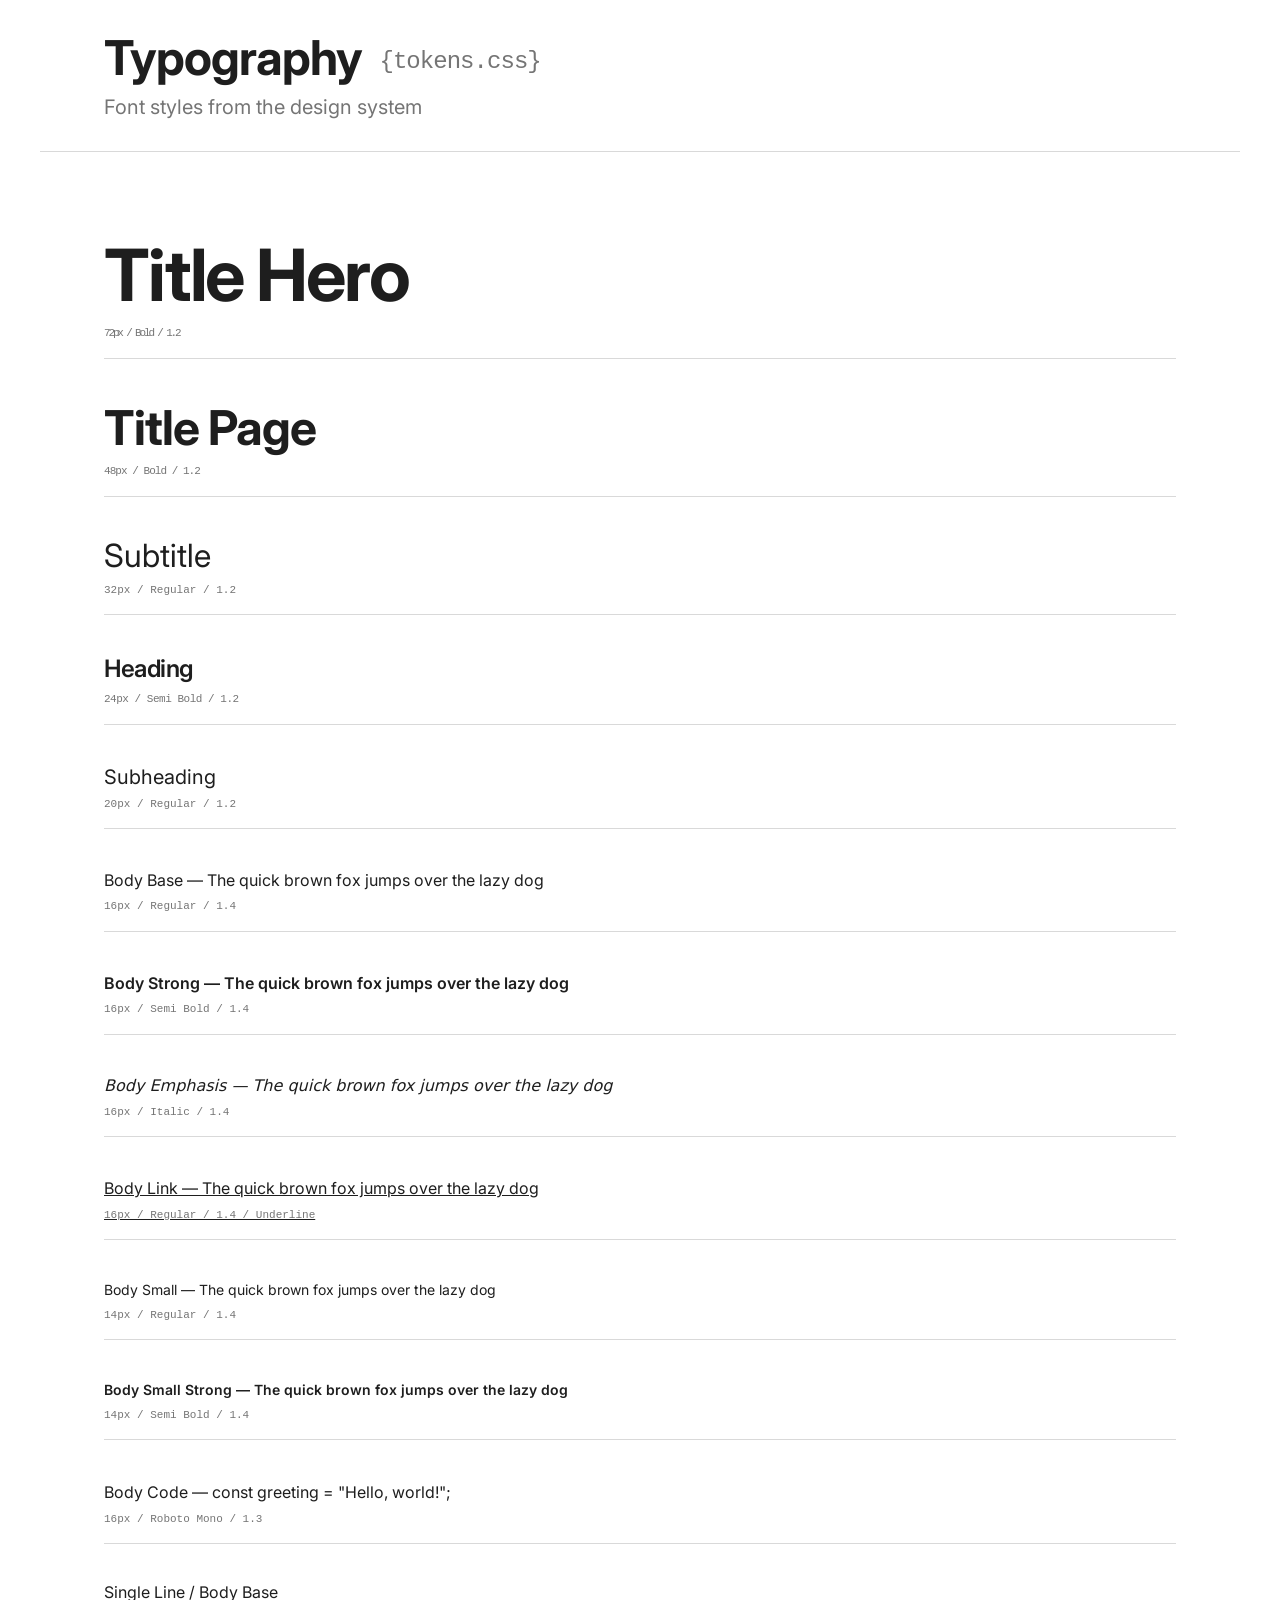
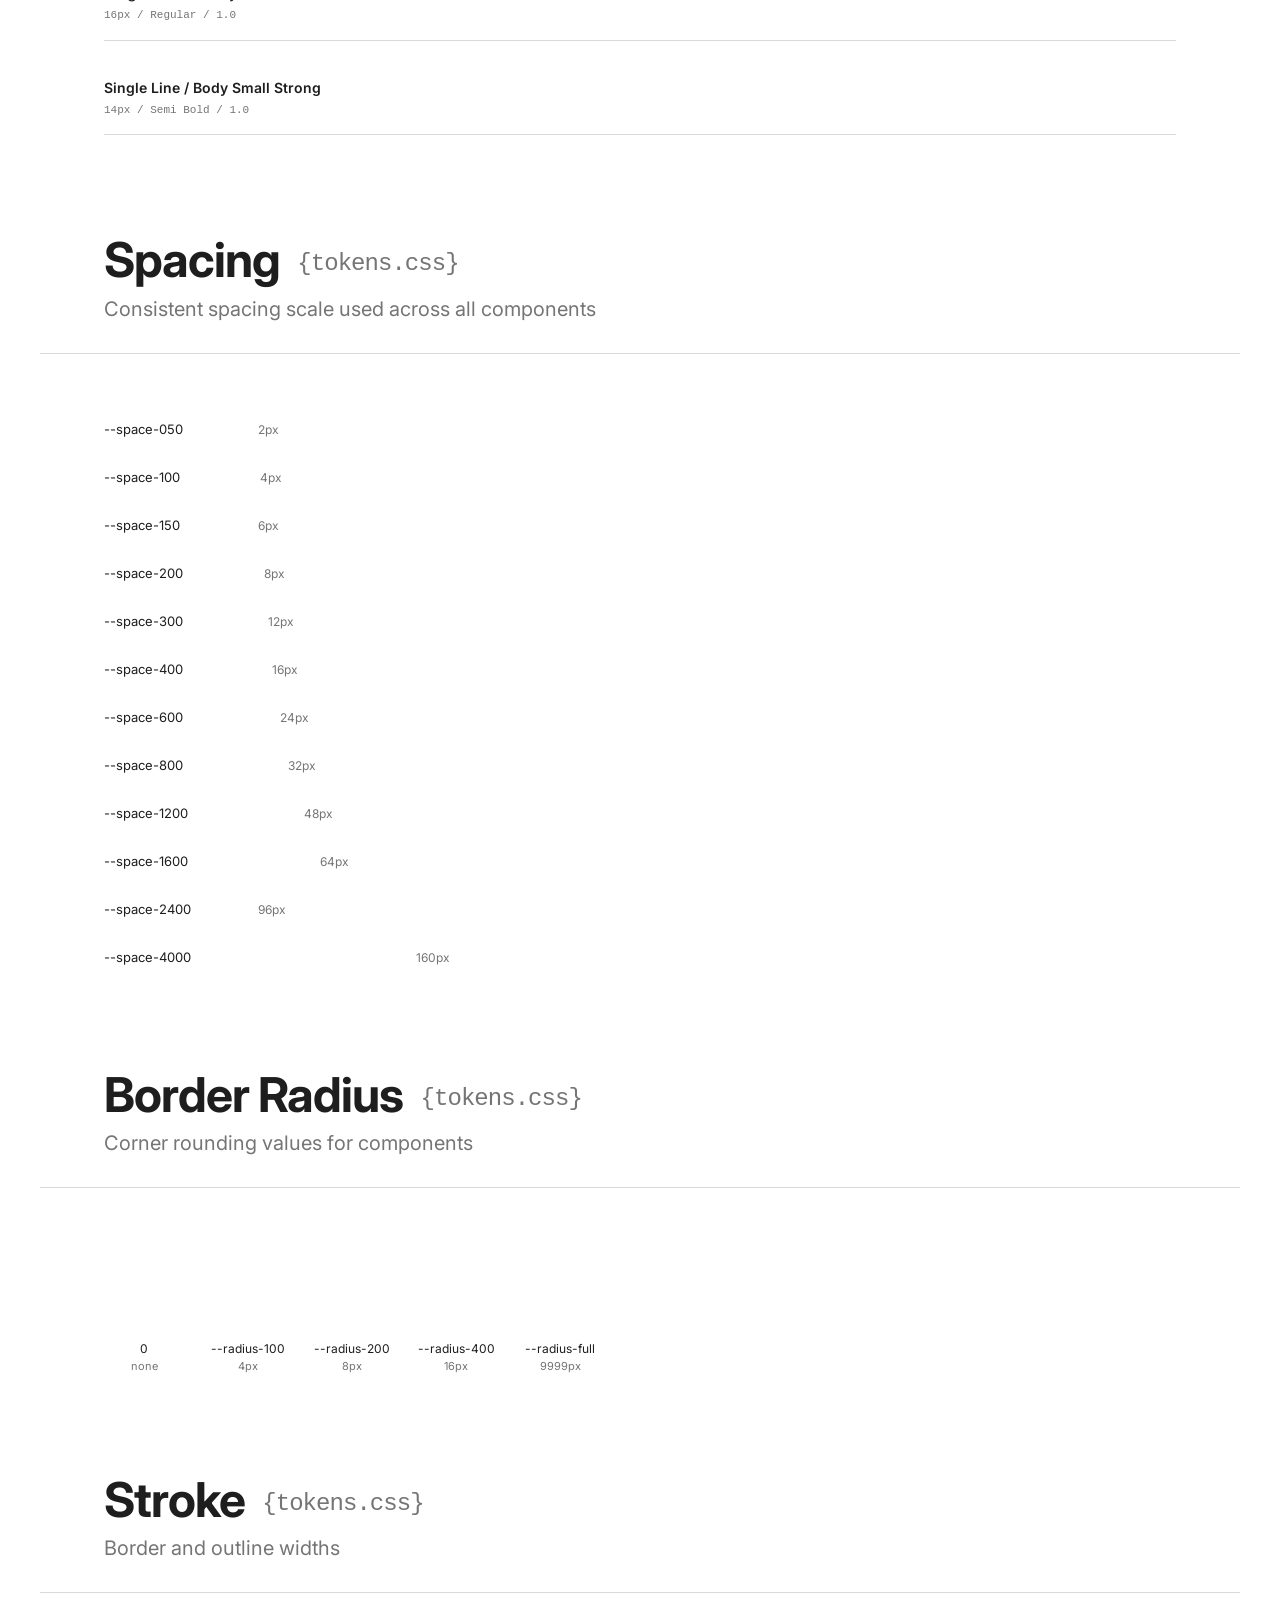
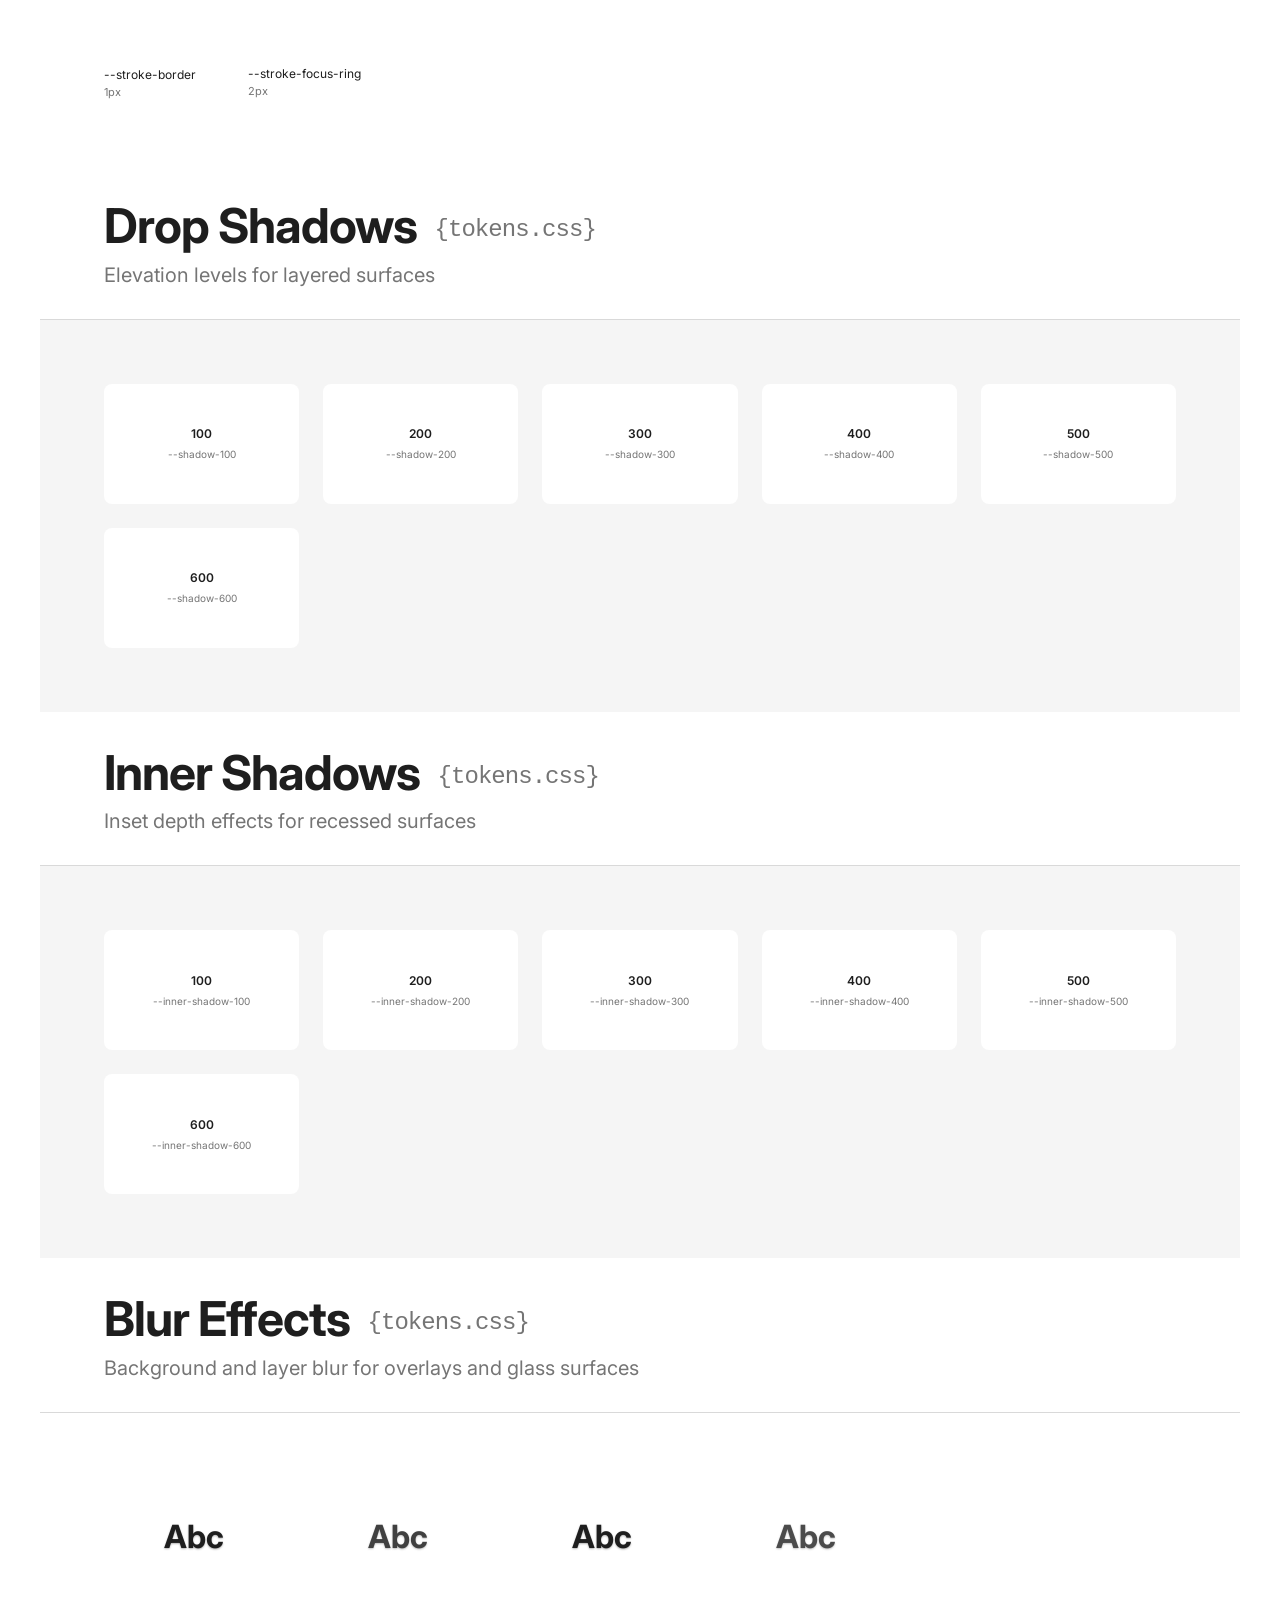
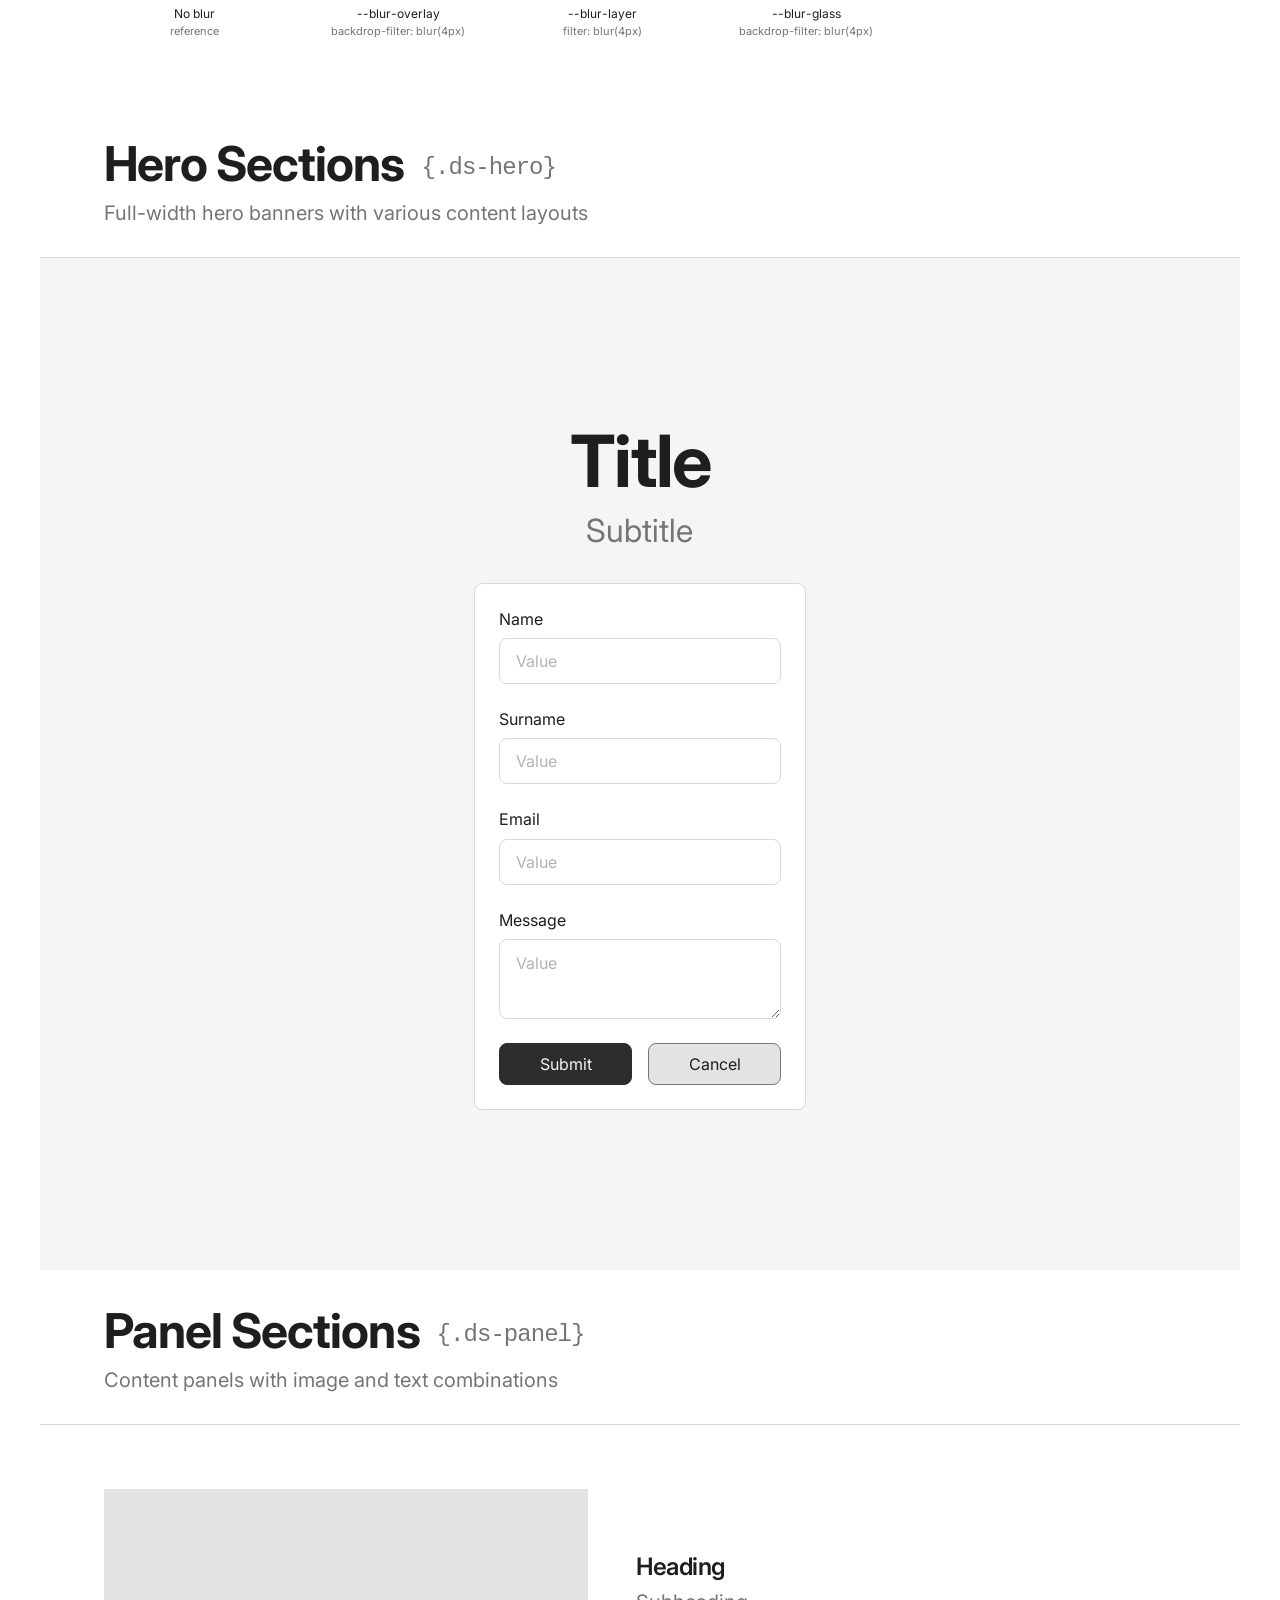
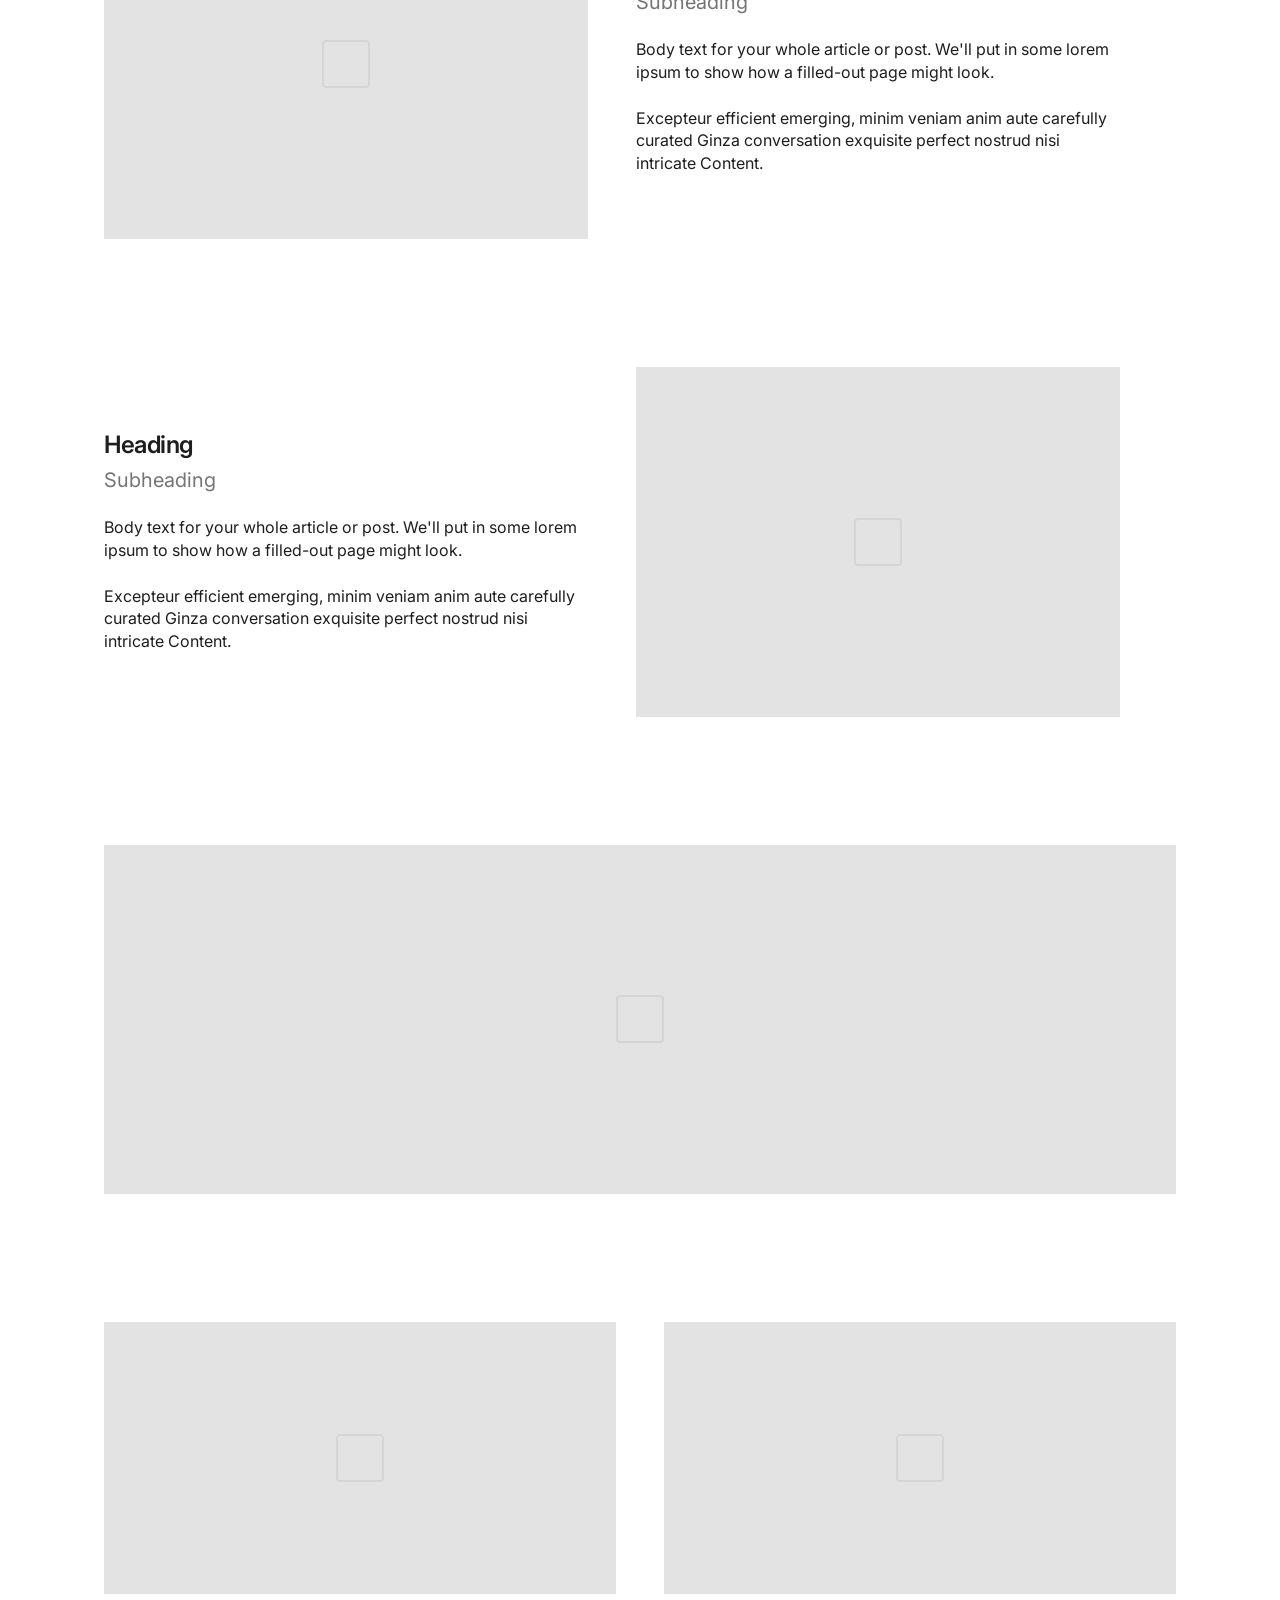
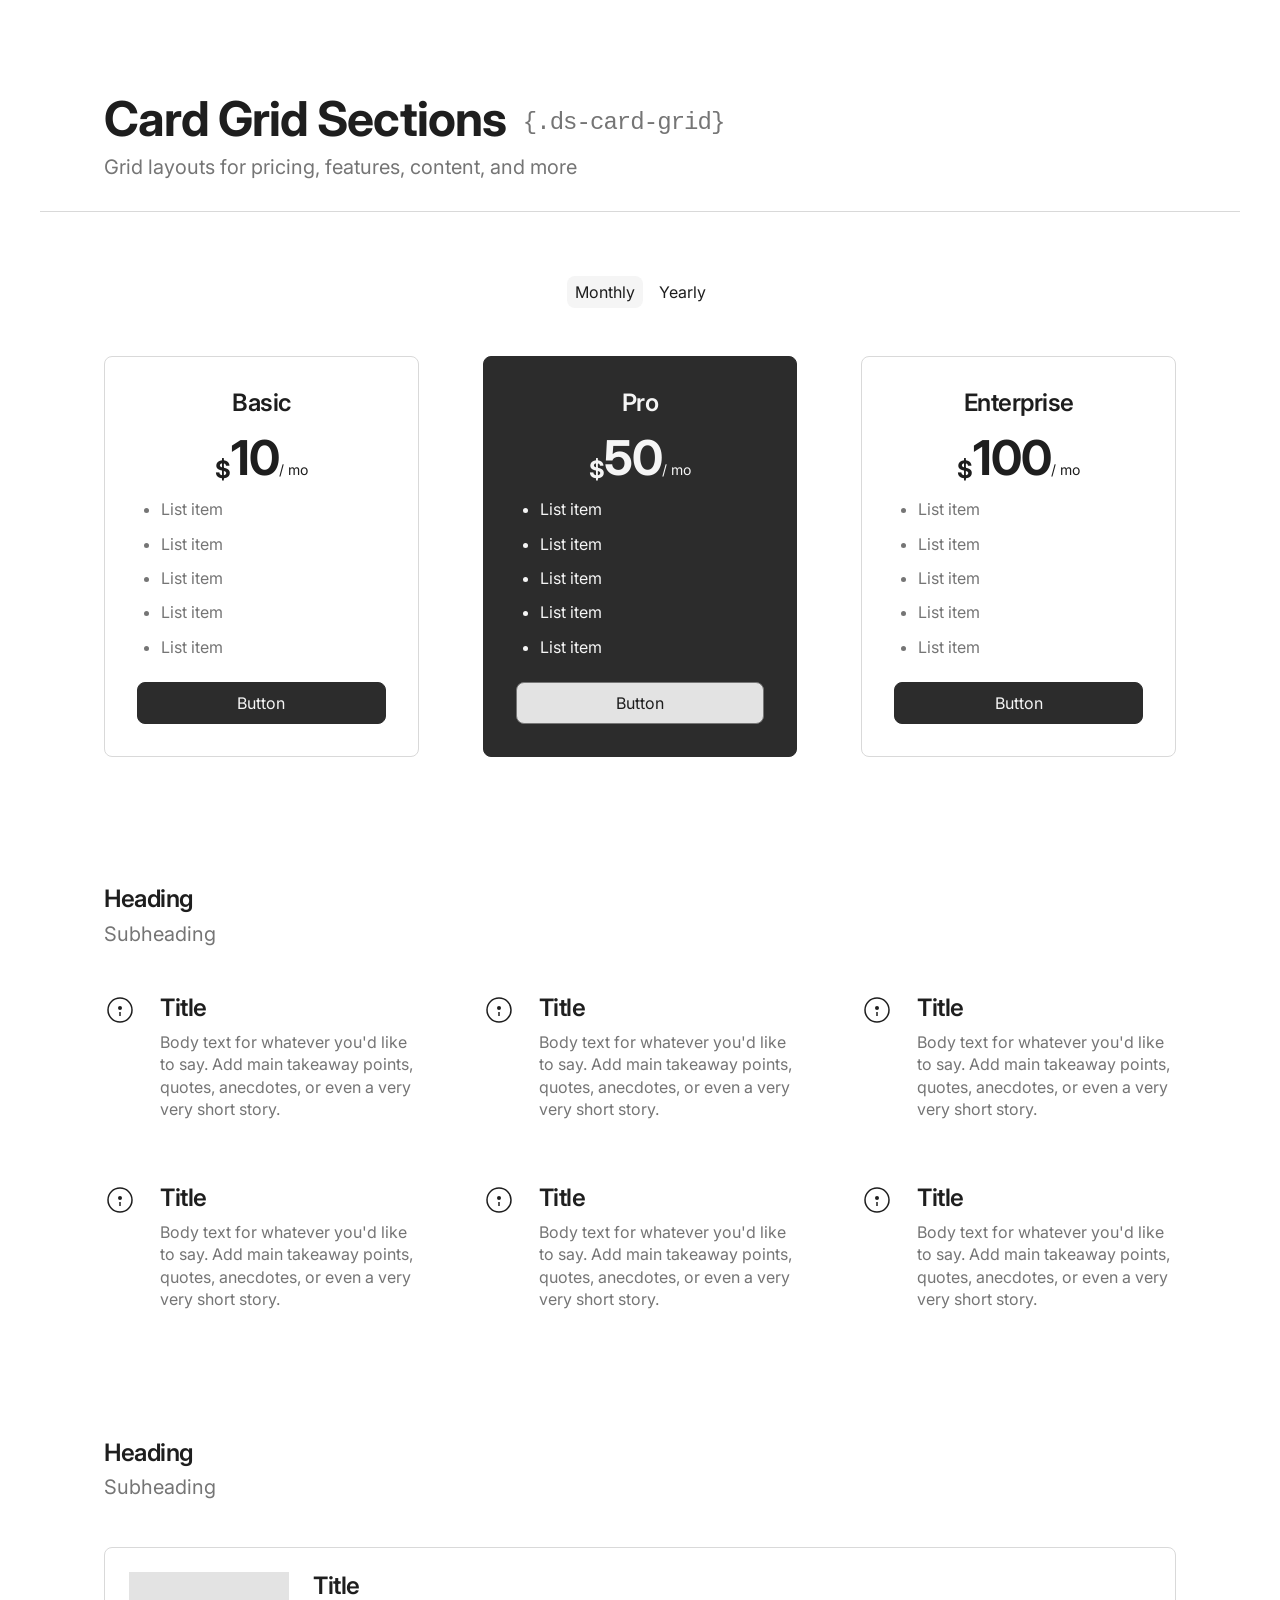
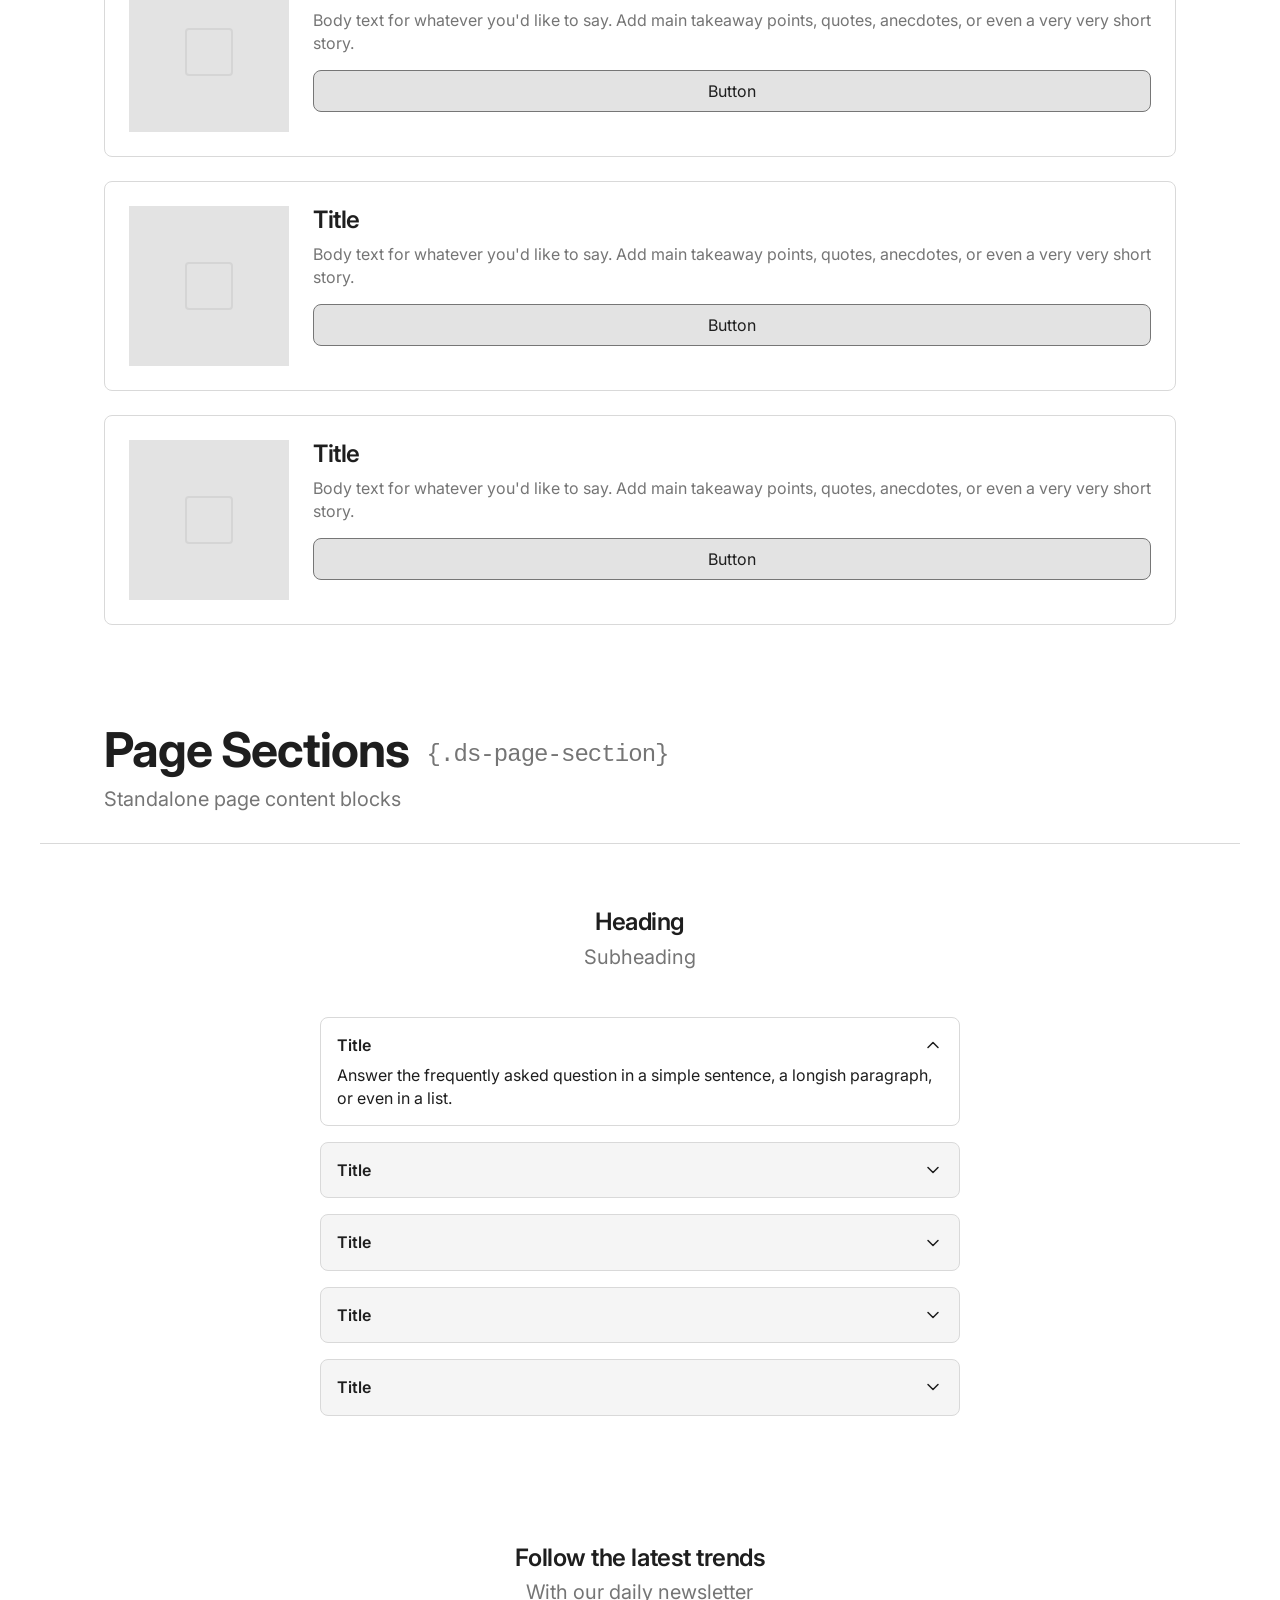
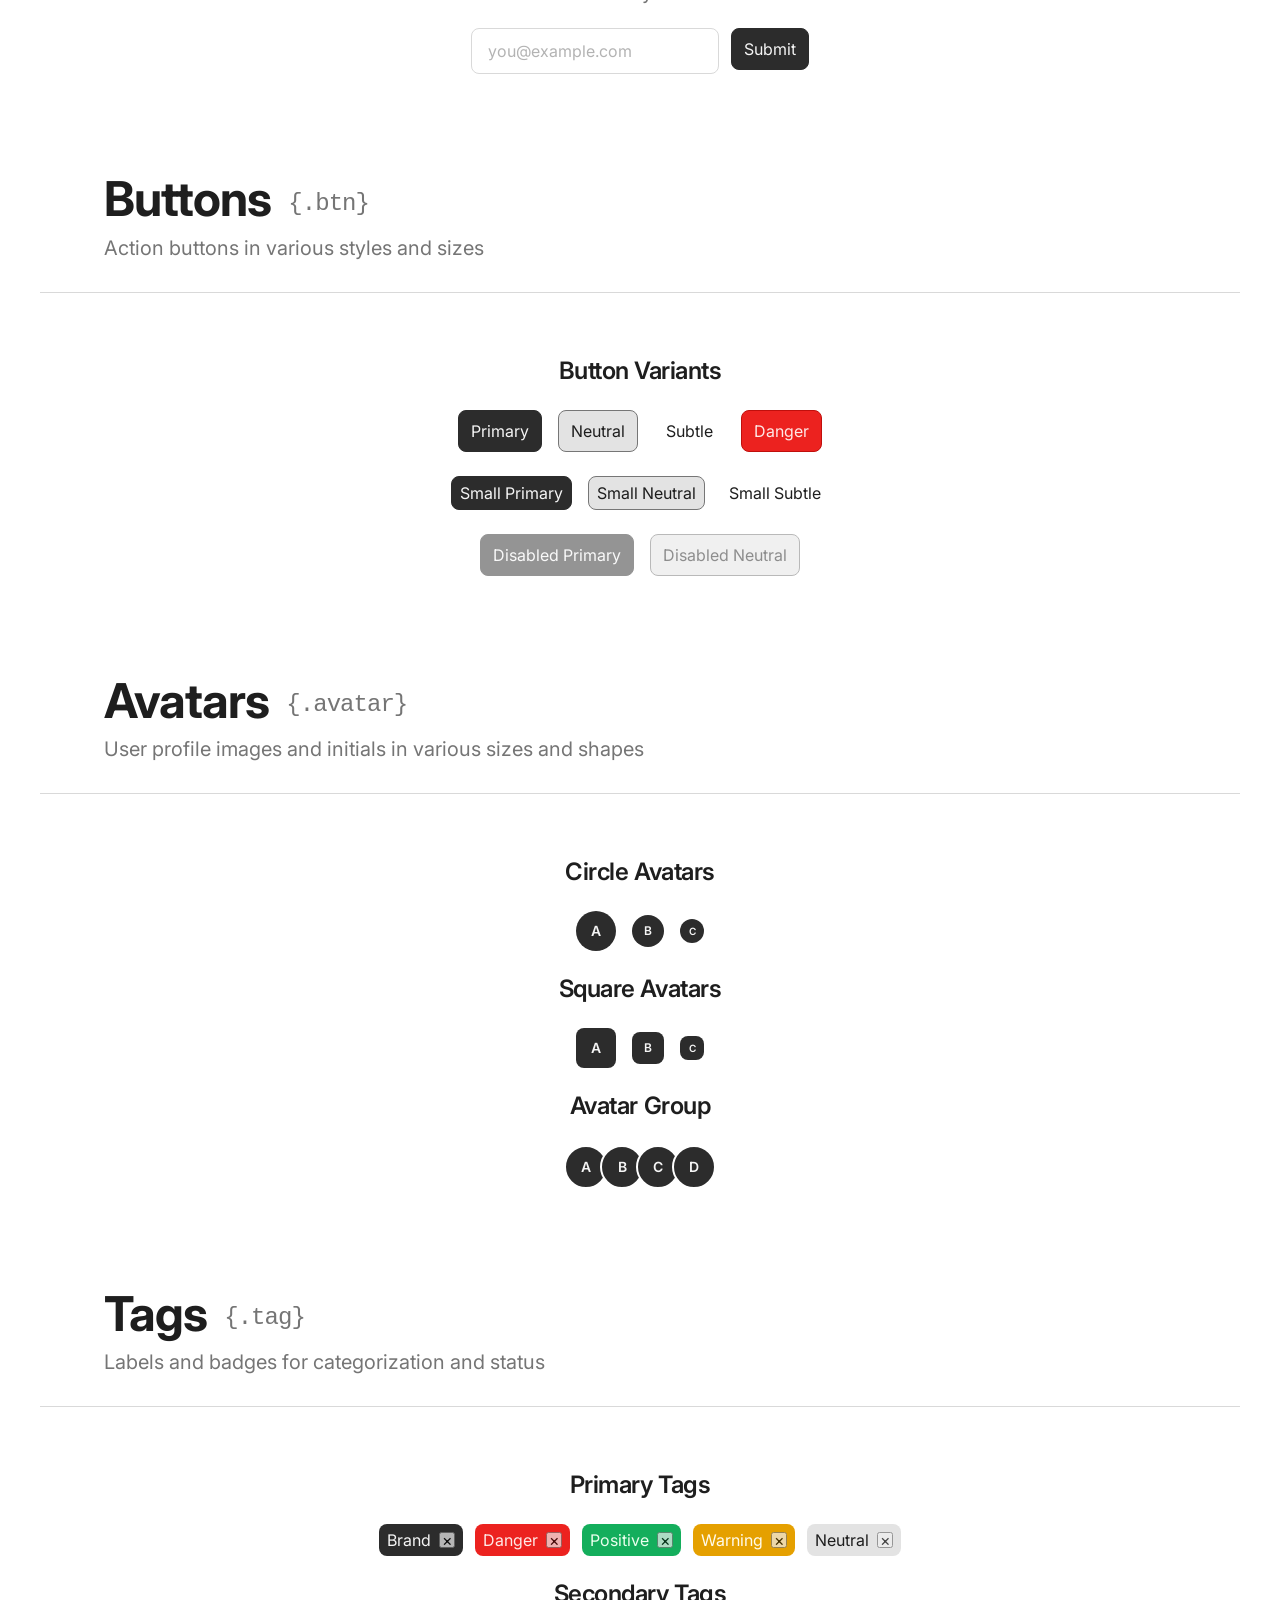
==== commit 2a548fd6: "Wrap list rows in padded containers, fix border to match Figma Adds .list-row-container with space-6" ====
--- a/index.html
+++ b/index.html
@@ -1100,6 +1100,235 @@
       </div>
     </div>
   </div>
+
+  <div class="section-divider">
+    <h2>Modal <code>{.modal-overlay}</code></h2>
+    <p>Top-aligned overlay with fixed header, scrollable body, and optional footer</p>
+  </div>
+  <section class="ds-page-section gap-sm">
+    <button class="btn btn-brand" id="open-modal">Open Modal</button>
+  </section>
+  <div class="modal-overlay" id="demo-modal">
+    <div class="modal-container">
+      <div class="panel-header">
+        <h3 class="panel-title">Modal Title</h3>
+        <button class="panel-dismiss" aria-label="Close">&times;</button>
+      </div>
+      <div class="modal-body">
+        <p>This is a modal component with a fixed header, scrollable body, and a fixed footer. The overlay uses a blanket background that blocks interaction with the content below.</p>
+        <p>Modals are ideal for focused tasks that require the user's full attention — editing a record, reviewing details, completing a multi-step form, or confirming a destructive action.</p>
+        <p>The body area scrolls independently when content exceeds the available viewport height, while the header and footer remain pinned in place. This ensures the title and primary actions are always accessible.</p>
+        <p>On mobile viewports (768px and below), the modal expands to fill the entire screen, providing a native app-like experience. The header and footer remain fixed, and the body continues to scroll.</p>
+        <p>Lorem ipsum dolor sit amet, consectetur adipiscing elit. Sed do eiusmod tempor incididunt ut labore et dolore magna aliqua. Ut enim ad minim veniam, quis nostrud exercitation ullamco laboris nisi ut aliquip ex ea commodo consequat.</p>
+        <p>Duis aute irure dolor in reprehenderit in voluptate velit esse cillum dolore eu fugiat nulla pariatur. Excepteur sint occaecat cupidatat non proident, sunt in culpa qui officia deserunt mollit anim id est laborum.</p>
+        <p>Curabitur pretium tincidunt lacus. Nulla gravida orci a odio. Nullam varius, turpis et commodo pharetra, est eros bibendum elit, nec luctus magna felis sollicitudin mauris. Integer in mauris eu nibh euismod gravida.</p>
+      </div>
+      <div class="panel-footer">
+        <button class="btn btn-neutral" id="close-modal-cancel">Cancel</button>
+        <button class="btn btn-brand" id="close-modal-save">Save</button>
+      </div>
+    </div>
+  </div>
+
+  <div class="section-divider">
+    <h2>Blade <code>{.blade-overlay}</code></h2>
+    <p>Side panel fixed to the right edge with transparent scrim overlay</p>
+  </div>
+  <section class="ds-page-section gap-sm">
+    <button class="btn btn-brand" id="open-blade">Open Blade</button>
+  </section>
+  <div class="blade-overlay" id="demo-blade">
+    <div class="blade-container">
+      <div class="panel-header">
+        <h3 class="panel-title">Blade Panel</h3>
+        <button class="panel-dismiss" aria-label="Close">&times;</button>
+      </div>
+      <div class="blade-body">
+        <p>This is a blade component — a side panel that slides in from the right edge of the viewport. The transparent scrim allows the underlying page content to remain visible while preventing interaction.</p>
+        <p>Blades are well suited for supplementary content that relates to the current view: detail panes, settings panels, filters, or contextual editing forms. They keep the user oriented within the page while surfacing additional information.</p>
+        <p>Like the modal, the blade uses a shared panel header with a title and dismiss button. The body scrolls independently when content overflows.</p>
+        <p>On mobile viewports, the blade expands to full screen — effectively identical to the modal's mobile behavior — providing a consistent experience across form factors.</p>
+        <p>Vestibulum ante ipsum primis in faucibus orci luctus et ultrices posuere cubilia curae. Morbi lacinia molestie dui. Praesent blandit dolor. Sed non quam. In vel mi sit amet augue congue elementum.</p>
+        <p>Pellentesque habitant morbi tristique senectus et netus et malesuada fames ac turpis egestas. Donec posuere vulputate arcu. Phasellus accumsan cursus velit. Vestibulum ante ipsum primis in faucibus orci luctus et ultrices posuere cubilia curae.</p>
+        <p>Fusce sagittis, libero non molestie mollis, magna orci ullamcorper dolor, at vulputate neque nulla lacinia eros. Sed id ligula quis est convallis tempor. Curabitur lacinia pulvinar nibh. Nam a sapien.</p>
+      </div>
+    </div>
+  </div>
+
+  <div class="section-divider">
+    <h2>List Row <code>{.list-row}</code></h2>
+    <p>Flexible row component for lists, with optional icon, subtitle, right content, and chevron</p>
+  </div>
+  <section class="ds-page-section gap-sm" style="max-width: 800px;">
+
+    <h3 style="font-size: var(--text-body-small); color: var(--text-secondary); font-weight: var(--weight-semibold); text-transform: uppercase; letter-spacing: 0.05em;">Full (icon + subtitle + right text + chevron)</h3>
+    <div class="list-row-container">
+      <div class="list-row">
+        <div class="list-row-left">
+          <div class="list-row-icon">
+            <svg width="24" height="24" viewBox="0 0 24 24" fill="none" stroke="currentColor" stroke-width="2" stroke-linecap="round" stroke-linejoin="round"><use href="icons.svg#activity"/></svg>
+          </div>
+          <div class="list-row-text">
+            <span class="list-row-header">Recent Activity</span>
+            <span class="list-row-subtitle">3 new transactions</span>
+          </div>
+        </div>
+        <div class="list-row-right">
+          <div class="list-row-right-text">
+            <span class="list-row-right-primary">$1,240.00</span>
+            <span class="list-row-right-secondary">+$80.00</span>
+          </div>
+          <svg class="list-row-chevron" viewBox="0 0 24 24" fill="none" stroke="currentColor" stroke-width="2" stroke-linecap="round" stroke-linejoin="round"><use href="icons.svg#chevron-right"/></svg>
+        </div>
+      </div>
+      <div class="list-row">
+        <div class="list-row-left">
+          <div class="list-row-icon">
+            <svg width="24" height="24" viewBox="0 0 24 24" fill="none" stroke="currentColor" stroke-width="2" stroke-linecap="round" stroke-linejoin="round"><use href="icons.svg#credit-card"/></svg>
+          </div>
+          <div class="list-row-text">
+            <span class="list-row-header">Payment Method</span>
+            <span class="list-row-subtitle">Visa ending in 4242</span>
+          </div>
+        </div>
+        <div class="list-row-right">
+          <div class="list-row-right-text">
+            <span class="list-row-right-primary">$0.00</span>
+            <span class="list-row-right-secondary">No balance</span>
+          </div>
+          <svg class="list-row-chevron" viewBox="0 0 24 24" fill="none" stroke="currentColor" stroke-width="2" stroke-linecap="round" stroke-linejoin="round"><use href="icons.svg#chevron-right"/></svg>
+        </div>
+      </div>
+      <div class="list-row">
+        <div class="list-row-left">
+          <div class="list-row-icon">
+            <svg width="24" height="24" viewBox="0 0 24 24" fill="none" stroke="currentColor" stroke-width="2" stroke-linecap="round" stroke-linejoin="round"><use href="icons.svg#settings"/></svg>
+          </div>
+          <div class="list-row-text">
+            <span class="list-row-header">Account Settings</span>
+            <span class="list-row-subtitle">Manage preferences</span>
+          </div>
+        </div>
+        <div class="list-row-right">
+          <div class="list-row-right-text">
+            <span class="list-row-right-primary">Active</span>
+            <span class="list-row-right-secondary">Since Jan 2024</span>
+          </div>
+          <svg class="list-row-chevron" viewBox="0 0 24 24" fill="none" stroke="currentColor" stroke-width="2" stroke-linecap="round" stroke-linejoin="round"><use href="icons.svg#chevron-right"/></svg>
+        </div>
+      </div>
+    </div>
+
+    <h3 style="font-size: var(--text-body-small); color: var(--text-secondary); font-weight: var(--weight-semibold); text-transform: uppercase; letter-spacing: 0.05em; margin-top: var(--space-800);">Header only (no icon, no subtitle, no right content)</h3>
+    <div class="list-row-container">
+      <div class="list-row">
+        <div class="list-row-left">
+          <div class="list-row-text">
+            <span class="list-row-header">Privacy Policy</span>
+          </div>
+        </div>
+      </div>
+      <div class="list-row">
+        <div class="list-row-left">
+          <div class="list-row-text">
+            <span class="list-row-header">Terms of Service</span>
+          </div>
+        </div>
+      </div>
+    </div>
+
+    <h3 style="font-size: var(--text-body-small); color: var(--text-secondary); font-weight: var(--weight-semibold); text-transform: uppercase; letter-spacing: 0.05em; margin-top: var(--space-800);">With icon, no right content</h3>
+    <div class="list-row-container">
+      <div class="list-row">
+        <div class="list-row-left">
+          <div class="list-row-icon">
+            <svg width="24" height="24" viewBox="0 0 24 24" fill="none" stroke="currentColor" stroke-width="2" stroke-linecap="round" stroke-linejoin="round"><use href="icons.svg#user"/></svg>
+          </div>
+          <div class="list-row-text">
+            <span class="list-row-header">Profile</span>
+            <span class="list-row-subtitle">Edit your personal info</span>
+          </div>
+        </div>
+      </div>
+      <div class="list-row">
+        <div class="list-row-left">
+          <div class="list-row-icon">
+            <svg width="24" height="24" viewBox="0 0 24 24" fill="none" stroke="currentColor" stroke-width="2" stroke-linecap="round" stroke-linejoin="round"><use href="icons.svg#bell"/></svg>
+          </div>
+          <div class="list-row-text">
+            <span class="list-row-header">Notifications</span>
+            <span class="list-row-subtitle">Manage alert preferences</span>
+          </div>
+        </div>
+      </div>
+    </div>
+
+    <h3 style="font-size: var(--text-body-small); color: var(--text-secondary); font-weight: var(--weight-semibold); text-transform: uppercase; letter-spacing: 0.05em; margin-top: var(--space-800);">No icon, with right text and chevron</h3>
+    <div class="list-row-container">
+      <div class="list-row">
+        <div class="list-row-left">
+          <div class="list-row-text">
+            <span class="list-row-header">Subscription</span>
+            <span class="list-row-subtitle">Monthly plan</span>
+          </div>
+        </div>
+        <div class="list-row-right">
+          <div class="list-row-right-text">
+            <span class="list-row-right-primary">$9.99/mo</span>
+          </div>
+          <svg class="list-row-chevron" viewBox="0 0 24 24" fill="none" stroke="currentColor" stroke-width="2" stroke-linecap="round" stroke-linejoin="round"><use href="icons.svg#chevron-right"/></svg>
+        </div>
+      </div>
+      <div class="list-row">
+        <div class="list-row-left">
+          <div class="list-row-text">
+            <span class="list-row-header">Storage</span>
+            <span class="list-row-subtitle">Cloud backup</span>
+          </div>
+        </div>
+        <div class="list-row-right">
+          <div class="list-row-right-text">
+            <span class="list-row-right-primary">24 GB</span>
+            <span class="list-row-right-secondary">of 50 GB</span>
+          </div>
+          <svg class="list-row-chevron" viewBox="0 0 24 24" fill="none" stroke="currentColor" stroke-width="2" stroke-linecap="round" stroke-linejoin="round"><use href="icons.svg#chevron-right"/></svg>
+        </div>
+      </div>
+    </div>
+
+    <h3 style="font-size: var(--text-body-small); color: var(--text-secondary); font-weight: var(--weight-semibold); text-transform: uppercase; letter-spacing: 0.05em; margin-top: var(--space-800);">With image avatar</h3>
+    <div class="list-row-container">
+      <div class="list-row">
+        <div class="list-row-left">
+          <div class="list-row-icon">
+            <img src="https://i.pravatar.cc/80?img=12" alt="Avatar">
+          </div>
+          <div class="list-row-text">
+            <span class="list-row-header">Sarah Connor</span>
+            <span class="list-row-subtitle">Online</span>
+          </div>
+        </div>
+        <div class="list-row-right">
+          <svg class="list-row-chevron" viewBox="0 0 24 24" fill="none" stroke="currentColor" stroke-width="2" stroke-linecap="round" stroke-linejoin="round"><use href="icons.svg#chevron-right"/></svg>
+        </div>
+      </div>
+      <div class="list-row">
+        <div class="list-row-left">
+          <div class="list-row-icon">
+            <img src="https://i.pravatar.cc/80?img=33" alt="Avatar">
+          </div>
+          <div class="list-row-text">
+            <span class="list-row-header">John Doe</span>
+            <span class="list-row-subtitle">Away</span>
+          </div>
+        </div>
+        <div class="list-row-right">
+          <svg class="list-row-chevron" viewBox="0 0 24 24" fill="none" stroke="currentColor" stroke-width="2" stroke-linecap="round" stroke-linejoin="round"><use href="icons.svg#chevron-right"/></svg>
+        </div>
+      </div>
+    </div>
+
+  </section>
 
   <div class="section-divider">
     <h2>Pagination <code>{.pagination}</code></h2>
--- a/css/components.css
+++ b/css/components.css
@@ -1,3 +1,11 @@
+/* ========================================
+   Body Scroll Lock
+   ======================================== */
+
+body.overlay-open {
+  overflow: hidden;
+}
+
 /* ========================================
    Theme Toggle
    ======================================== */
@@ -1426,6 +1434,182 @@
 }
 
 /* ========================================
+   Panel Header & Footer (shared)
+   ======================================== */
+
+.panel-header {
+  display: flex;
+  align-items: center;
+  justify-content: space-between;
+  padding: var(--space-400) var(--space-600);
+  border-bottom: var(--stroke-border) solid var(--border-default);
+  flex-shrink: 0;
+}
+
+.panel-header .panel-title {
+  font-family: var(--font-sans);
+  font-size: var(--text-heading);
+  font-weight: var(--weight-semibold);
+  line-height: var(--leading-tight);
+  color: var(--text-default);
+  margin: 0;
+}
+
+.panel-header .panel-dismiss {
+  cursor: pointer;
+  background: none;
+  border: none;
+  padding: var(--space-200);
+  border-radius: var(--radius-full);
+  color: var(--text-secondary);
+  width: 20px;
+  height: 20px;
+  display: inline-flex;
+  align-items: center;
+  justify-content: center;
+  box-sizing: content-box;
+  font-size: 20px;
+  line-height: 1;
+  flex-shrink: 0;
+}
+
+.panel-header .panel-dismiss:hover {
+  background-color: var(--bg-secondary);
+  color: var(--text-default);
+}
+
+.panel-footer {
+  display: flex;
+  align-items: center;
+  justify-content: flex-end;
+  gap: var(--space-400);
+  padding: var(--space-400) var(--space-600);
+  border-top: var(--stroke-border) solid var(--border-default);
+  flex-shrink: 0;
+}
+
+/* ========================================
+   Modal
+   ======================================== */
+
+.modal-overlay {
+  position: fixed;
+  inset: 0;
+  display: flex;
+  align-items: flex-start;
+  justify-content: center;
+  background: var(--bg-blanket);
+  z-index: 1100;
+  opacity: 0;
+  visibility: hidden;
+  transition:
+    opacity 0.3s ease,
+    visibility 0.3s ease;
+  padding: 40px 24px;
+}
+
+.modal-overlay.open {
+  opacity: 1;
+  visibility: visible;
+}
+
+.modal-container {
+  background-color: var(--bg-default);
+  border: var(--stroke-border) solid var(--border-default);
+  border-radius: var(--radius-200);
+  max-width: 640px;
+  width: 100%;
+  max-height: calc(100vh - 80px);
+  display: flex;
+  flex-direction: column;
+  box-shadow: var(--shadow-600);
+  font-family: var(--font-sans);
+  transform: translateY(-20px);
+  transition: transform 0.3s ease;
+  overflow: hidden;
+}
+
+.modal-overlay.open .modal-container {
+  transform: translateY(0);
+}
+
+.modal-body {
+  flex: 1;
+  overflow-y: auto;
+  padding: var(--space-600);
+  color: var(--text-default);
+  font-size: var(--text-body);
+  line-height: var(--leading-normal);
+}
+
+.modal-body p {
+  margin-bottom: var(--space-400);
+}
+
+.modal-body p:last-child {
+  margin-bottom: 0;
+}
+
+/* ========================================
+   Blade
+   ======================================== */
+
+.blade-overlay {
+  position: fixed;
+  inset: 0;
+  display: flex;
+  align-items: stretch;
+  justify-content: flex-end;
+  background: transparent;
+  z-index: 1100;
+  opacity: 0;
+  visibility: hidden;
+  transition:
+    opacity 0.3s ease,
+    visibility 0.3s ease;
+}
+
+.blade-overlay.open {
+  opacity: 1;
+  visibility: visible;
+}
+
+.blade-container {
+  background-color: var(--bg-default);
+  border-left: var(--stroke-border) solid var(--border-default);
+  width: 420px;
+  height: 100%;
+  display: flex;
+  flex-direction: column;
+  box-shadow: var(--shadow-600);
+  font-family: var(--font-sans);
+  transform: translateX(100%);
+  transition: transform 0.3s ease;
+  overflow: hidden;
+}
+
+.blade-overlay.open .blade-container {
+  transform: translateX(0);
+}
+
+.blade-body {
+  flex: 1;
+  overflow-y: auto;
+  padding: var(--space-600);
+  color: var(--text-default);
+  font-size: var(--text-body);
+  line-height: var(--leading-normal);
+}
+
+.blade-body p {
+  margin-bottom: var(--space-400);
+}
+
+.blade-body p:last-child {
+  margin-bottom: 0;
+}
+
+/* ========================================
    Pagination
    ======================================== */
 
@@ -1494,6 +1678,129 @@
 .pagination-next.disabled {
   opacity: 0.5;
   cursor: not-allowed;
+}
+
+/* ========================================
+   List Row
+   ======================================== */
+
+.list-row-container {
+  padding: var(--space-600);
+  max-width: 800px;
+  width: 100%;
+  box-sizing: border-box;
+}
+
+.list-row {
+  display: flex;
+  align-items: center;
+  justify-content: space-between;
+  padding: var(--space-400) 0;
+  background-color: var(--bg-default);
+  border-bottom: var(--stroke-border) solid var(--border-default);
+  font-family: var(--font-sans);
+  cursor: pointer;
+  transition: background-color 0.15s ease, border-radius 0.15s ease, box-shadow 0.15s ease, border-color 0.15s ease;
+}
+
+.list-row:hover {
+  background-color: var(--bg-default-hover);
+  border-radius: 6px;
+  border-bottom-color: transparent;
+  box-shadow:
+    8px 0 0 0 var(--bg-default-hover),
+    -8px 0 0 0 var(--bg-default-hover);
+}
+
+.list-row-left {
+  display: flex;
+  align-items: center;
+  gap: var(--space-400);
+  min-width: 0;
+}
+
+.list-row-icon {
+  width: 40px;
+  height: 40px;
+  flex-shrink: 0;
+  border-radius: var(--radius-200);
+  background-color: var(--bg-default-hover);
+  display: flex;
+  align-items: center;
+  justify-content: center;
+  overflow: hidden;
+}
+
+.list-row-icon svg {
+  width: 24px;
+  height: 24px;
+  color: var(--icon-default);
+}
+
+.list-row-icon img {
+  width: 100%;
+  height: 100%;
+  object-fit: cover;
+}
+
+.list-row-text {
+  display: flex;
+  flex-direction: column;
+  justify-content: center;
+  min-width: 0;
+}
+
+.list-row-header {
+  font-size: var(--text-body);
+  font-weight: var(--weight-semibold);
+  line-height: 1.4;
+  color: var(--text-default);
+}
+
+.list-row-subtitle {
+  font-size: var(--text-body-small);
+  font-weight: var(--weight-regular);
+  line-height: 1.4;
+  color: var(--text-secondary);
+}
+
+.list-row-right {
+  display: flex;
+  align-items: center;
+  gap: var(--space-300);
+  flex-shrink: 0;
+}
+
+.list-row-right-text {
+  display: flex;
+  flex-direction: column;
+  align-items: flex-end;
+  white-space: nowrap;
+}
+
+.list-row-right-primary {
+  font-size: var(--text-body);
+  font-weight: var(--weight-semibold);
+  line-height: 1.4;
+  color: var(--text-default);
+}
+
+.list-row-right-secondary {
+  font-size: var(--text-body-small);
+  font-weight: var(--weight-regular);
+  line-height: 1.4;
+  color: var(--text-secondary);
+}
+
+.list-row-chevron {
+  width: 16px;
+  height: 16px;
+  flex-shrink: 0;
+  color: var(--icon-tertiary);
+}
+
+.list-row:last-child {
+  border-bottom: none;
 }
 
 /* ========================================
@@ -1589,7 +1896,7 @@
 .spacing-bar {
   height: 24px;
   border-radius: 2px;
-  background-color: var(--bg-brand);
+  background-color: var(--bg-measurement);
   flex-shrink: 0;
   min-width: 2px;
 }
@@ -1630,7 +1937,7 @@
 .radius-box {
   width: 80px;
   height: 80px;
-  background-color: var(--bg-brand);
+  background-color: var(--bg-measurement);
 }
 
 .radius-meta {
@@ -1702,7 +2009,7 @@
 
 .stroke-line {
   width: 120px;
-  background-color: var(--text-default);
+  background-color: var(--bg-measurement);
 }
 
 .stroke-meta {
@@ -1944,6 +2251,25 @@
     padding: var(--space-600);
   }
 
+  .modal-overlay {
+    padding: 0;
+  }
+
+  .modal-container {
+    max-width: 100%;
+    max-height: 100%;
+    width: 100%;
+    height: 100%;
+    border-radius: 0;
+    border: none;
+  }
+
+  .blade-container {
+    width: 100%;
+    border-left: none;
+    border-radius: 0;
+  }
+
   .ds-tabs {
     overflow-x: auto;
   }
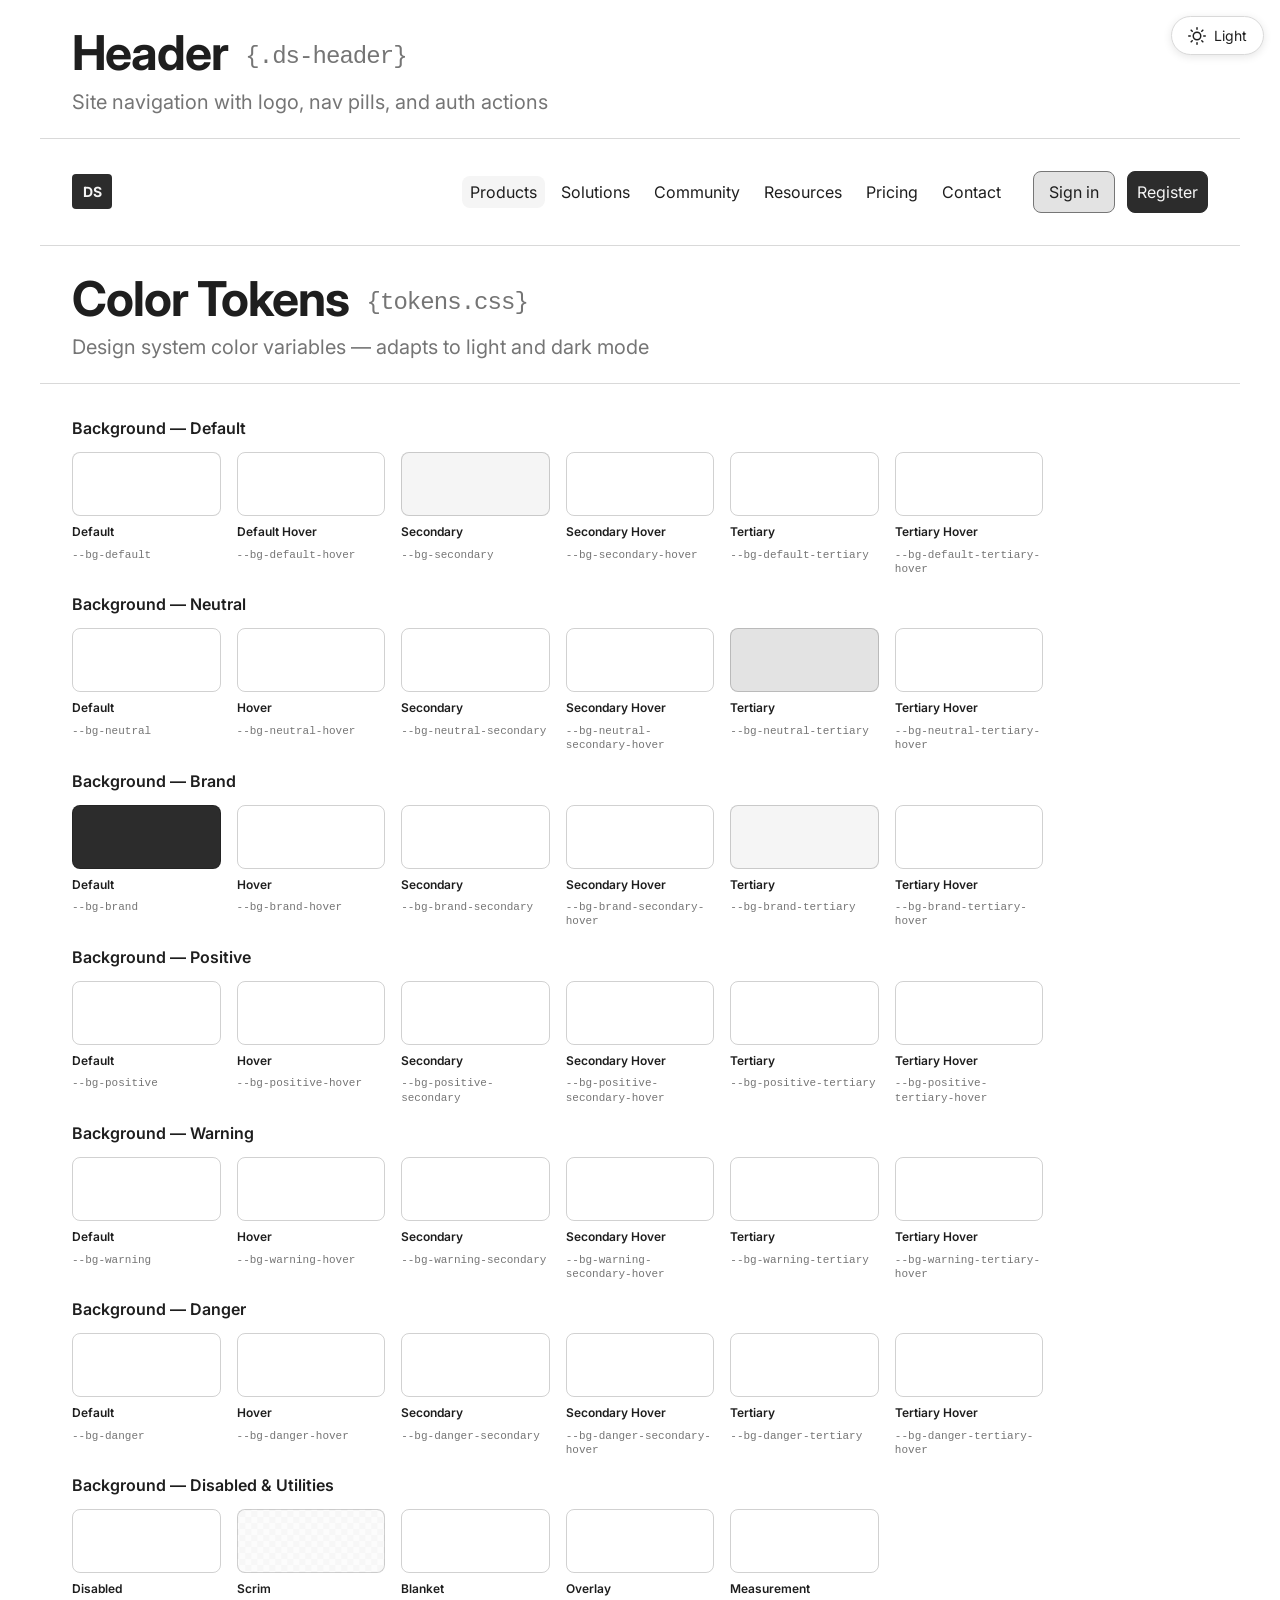
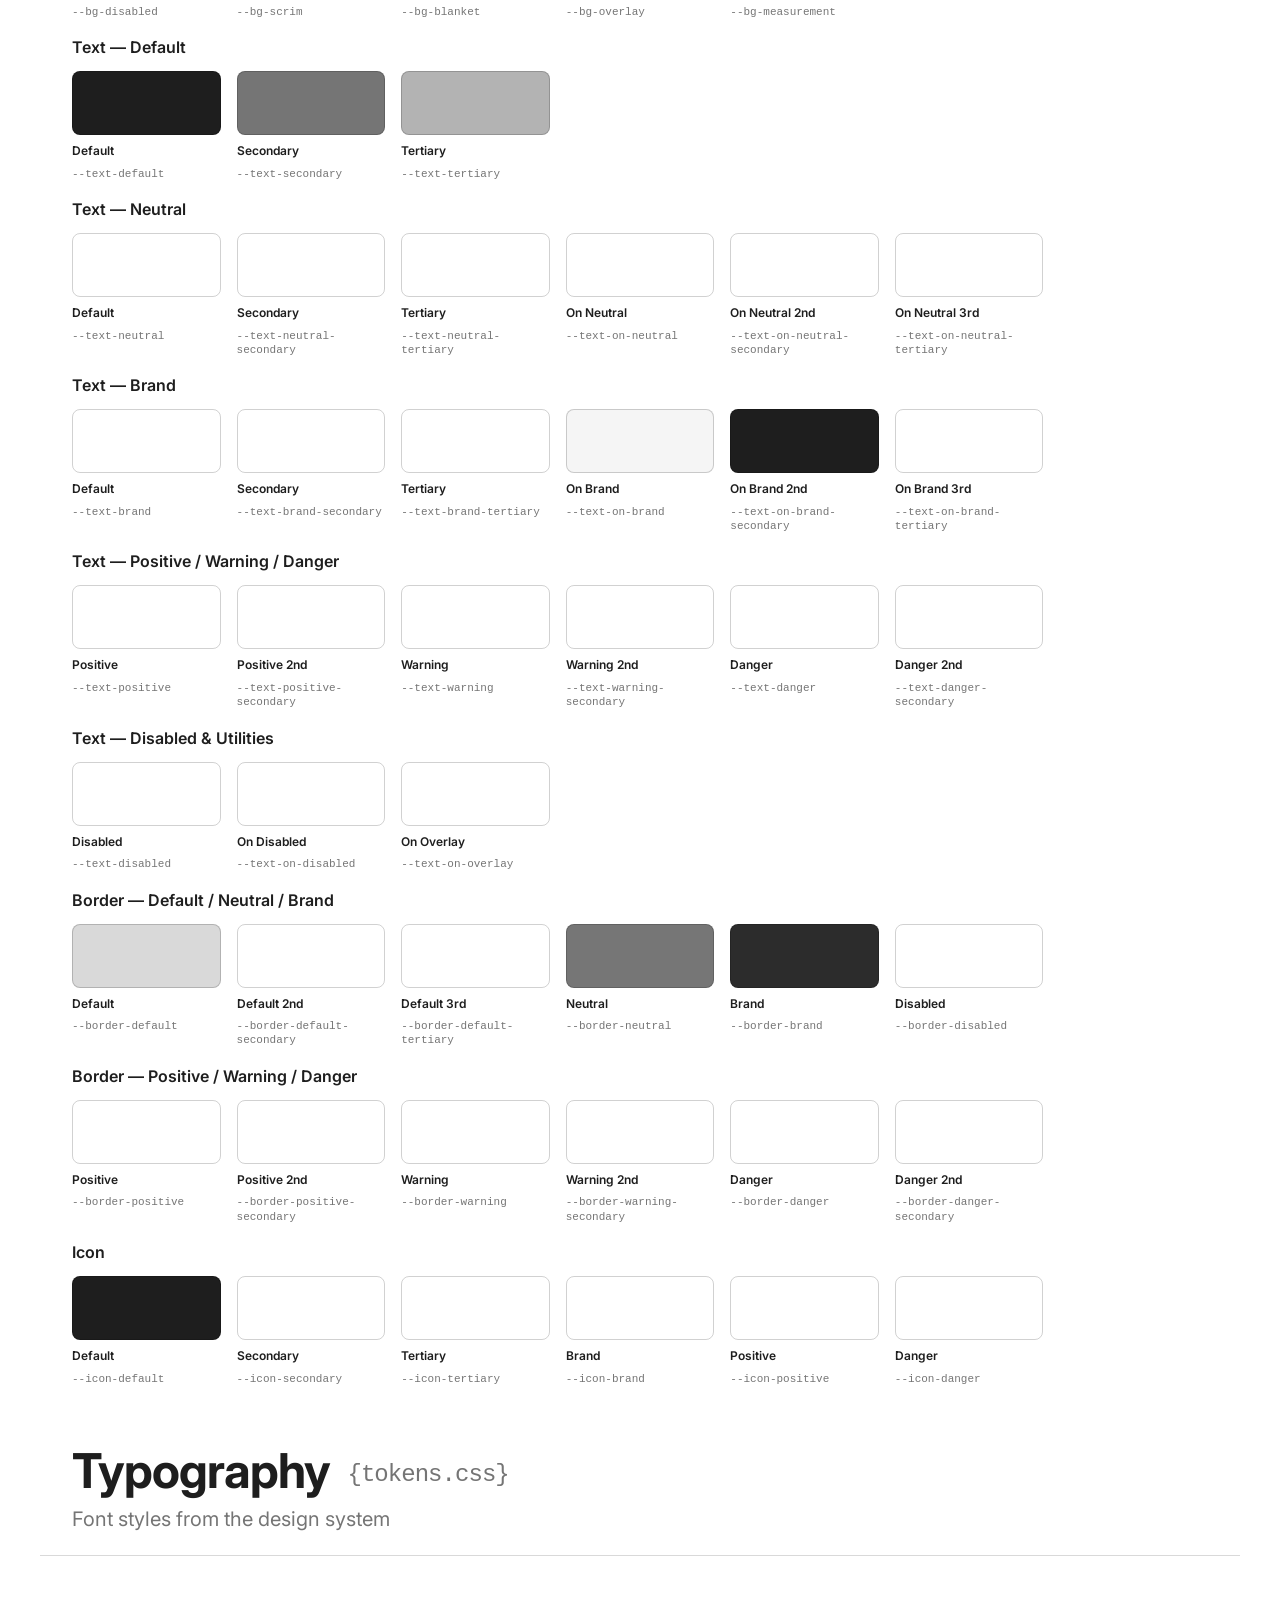
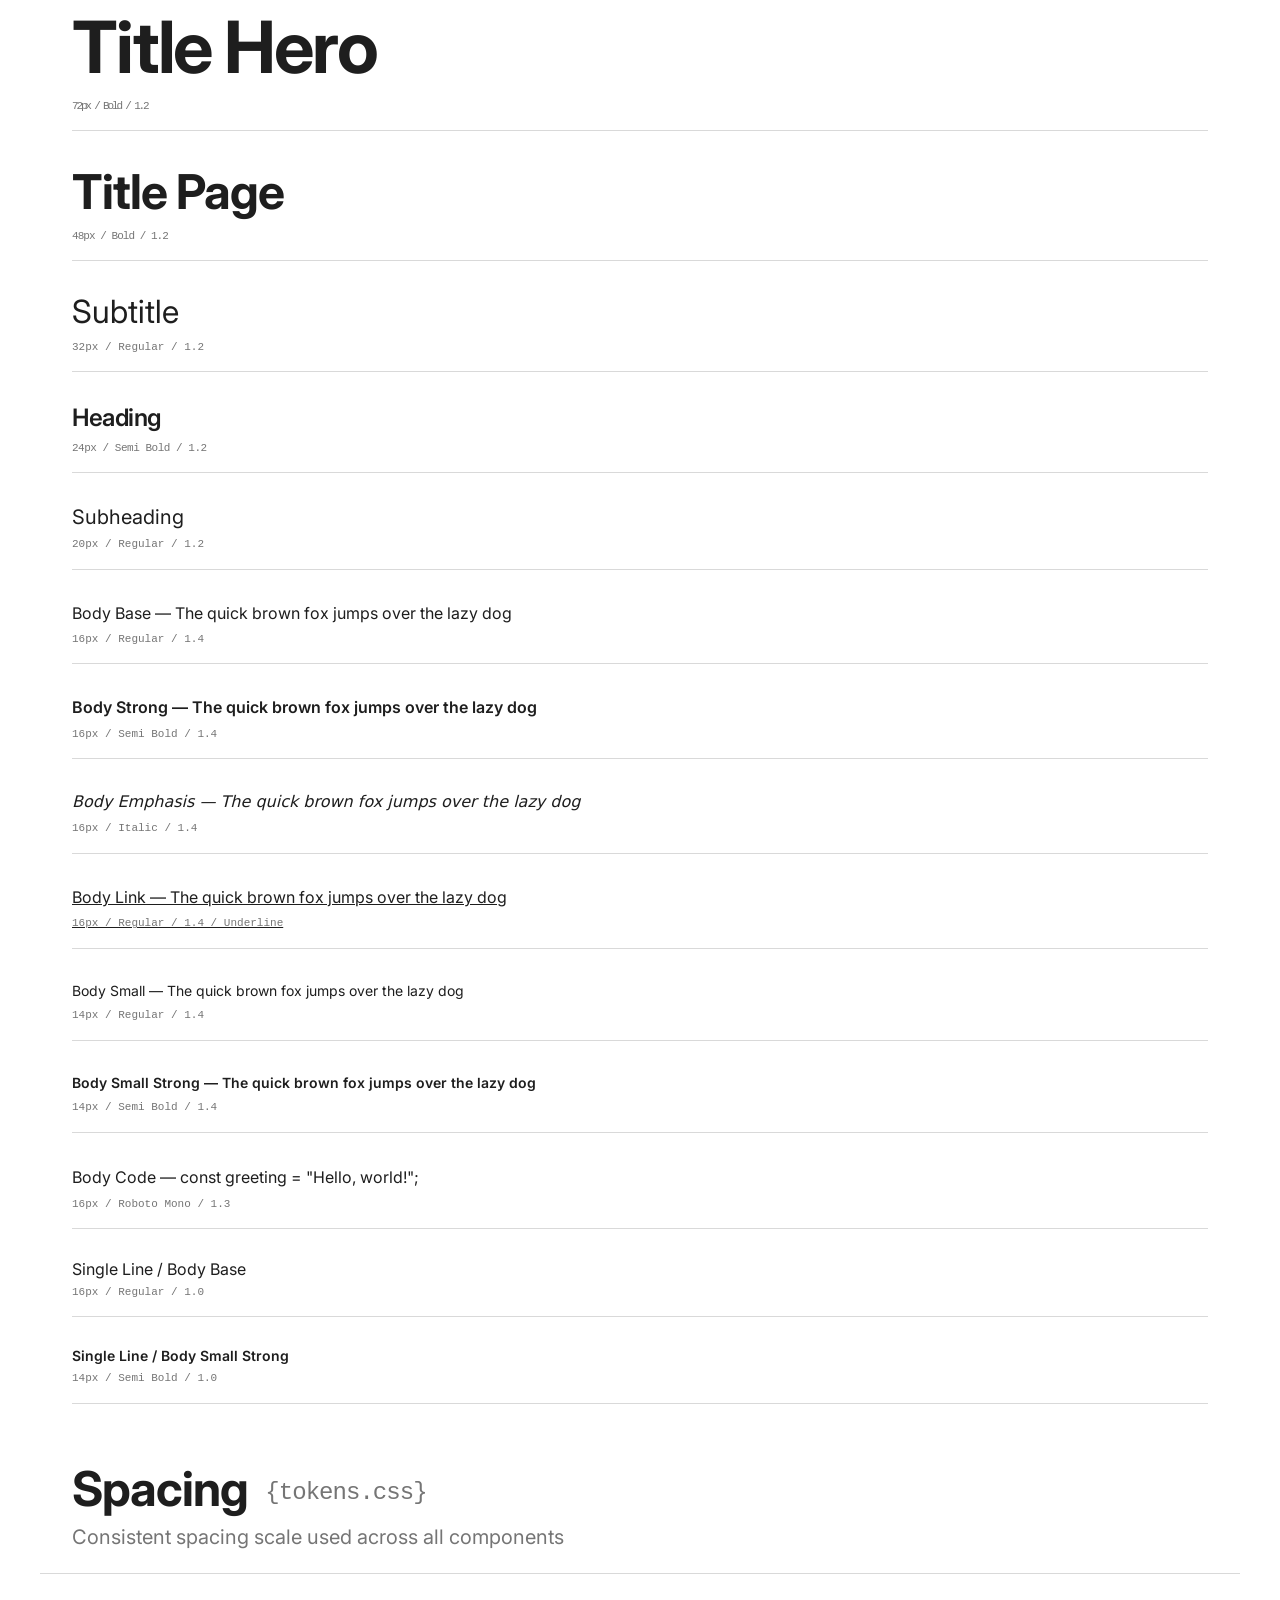
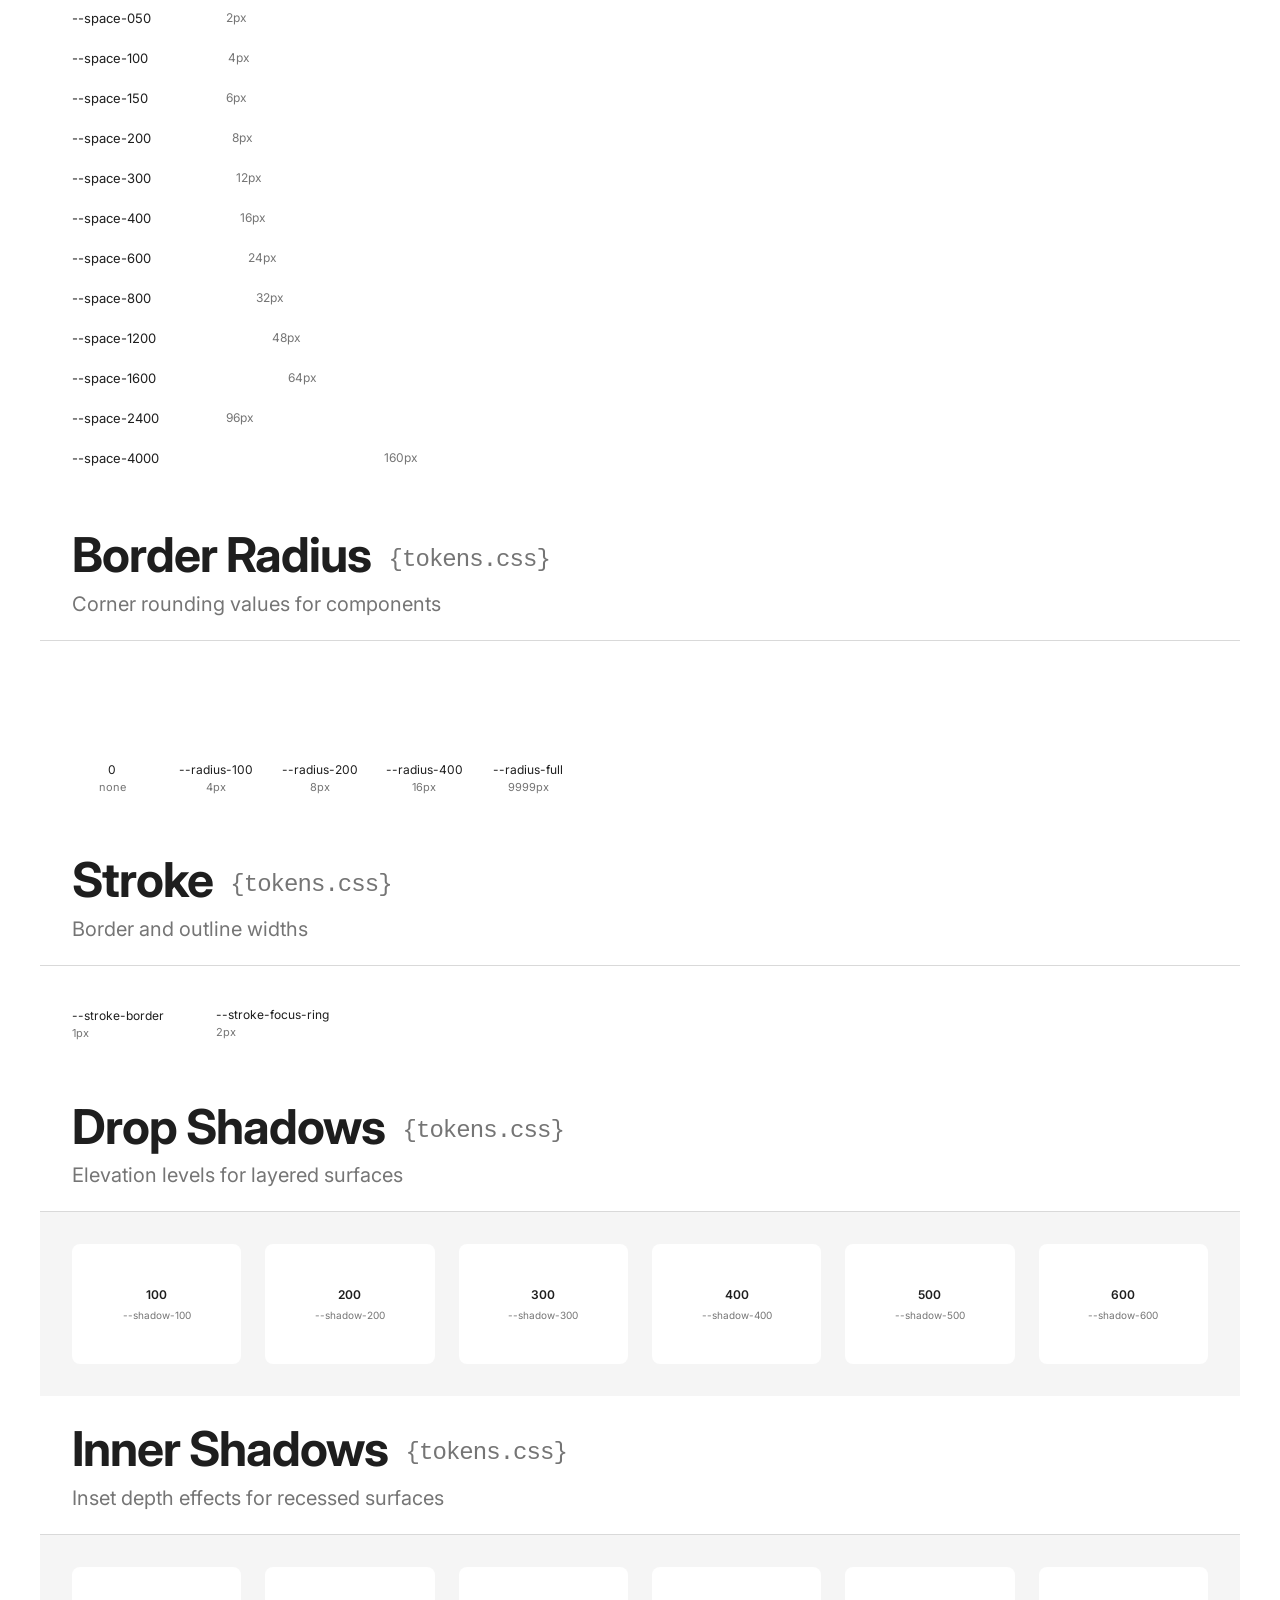
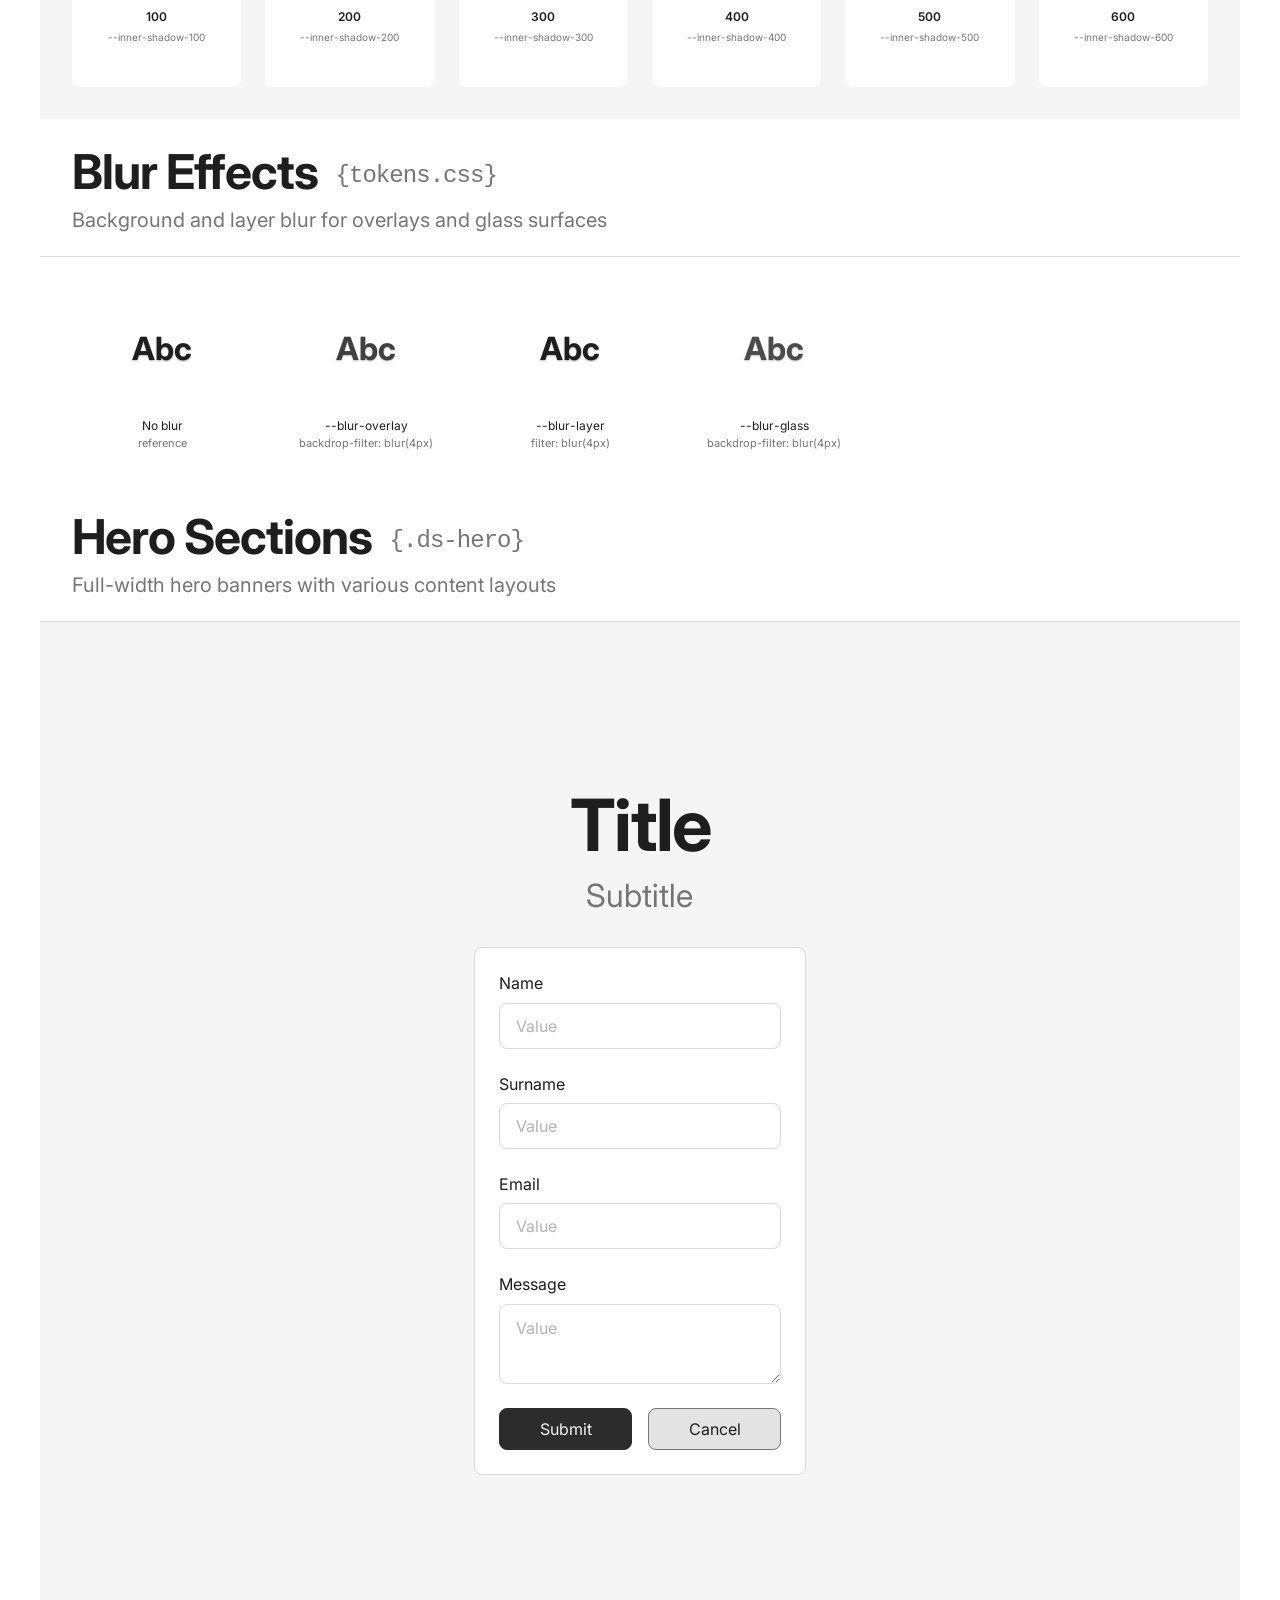
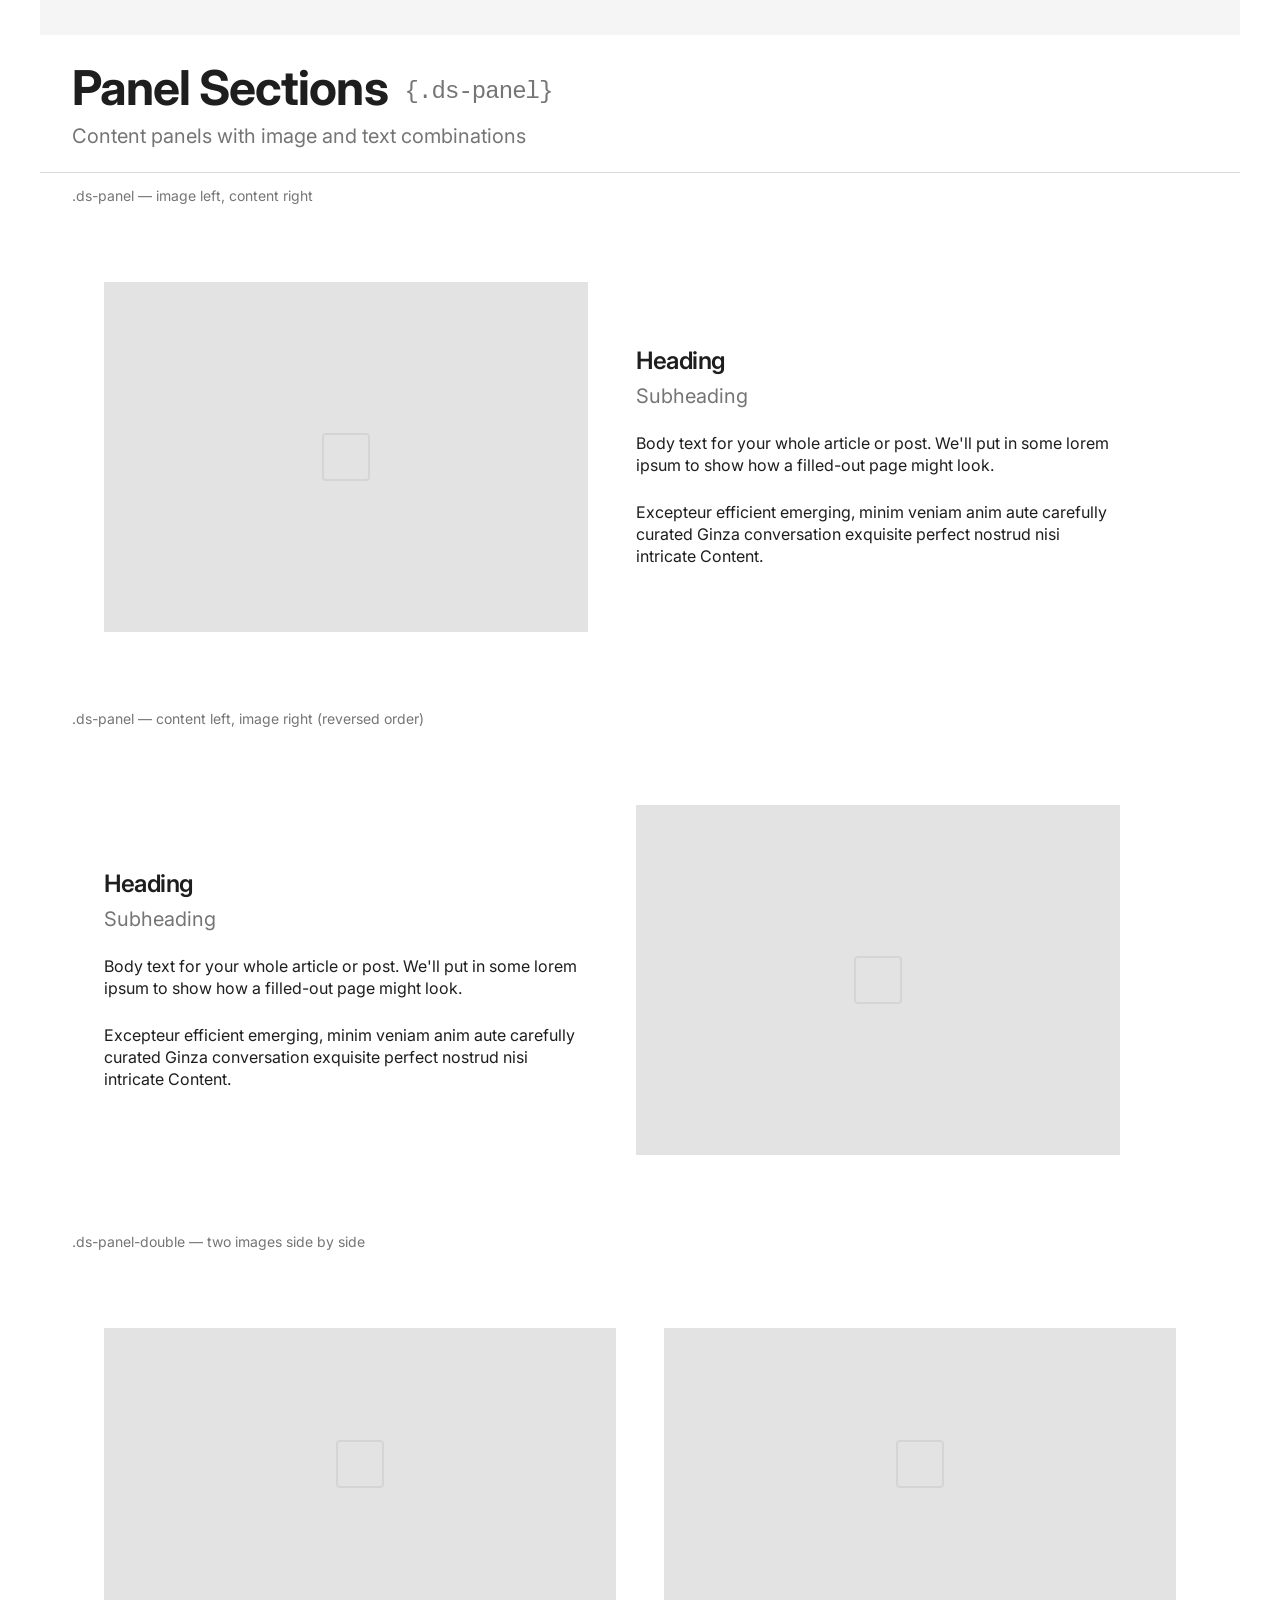
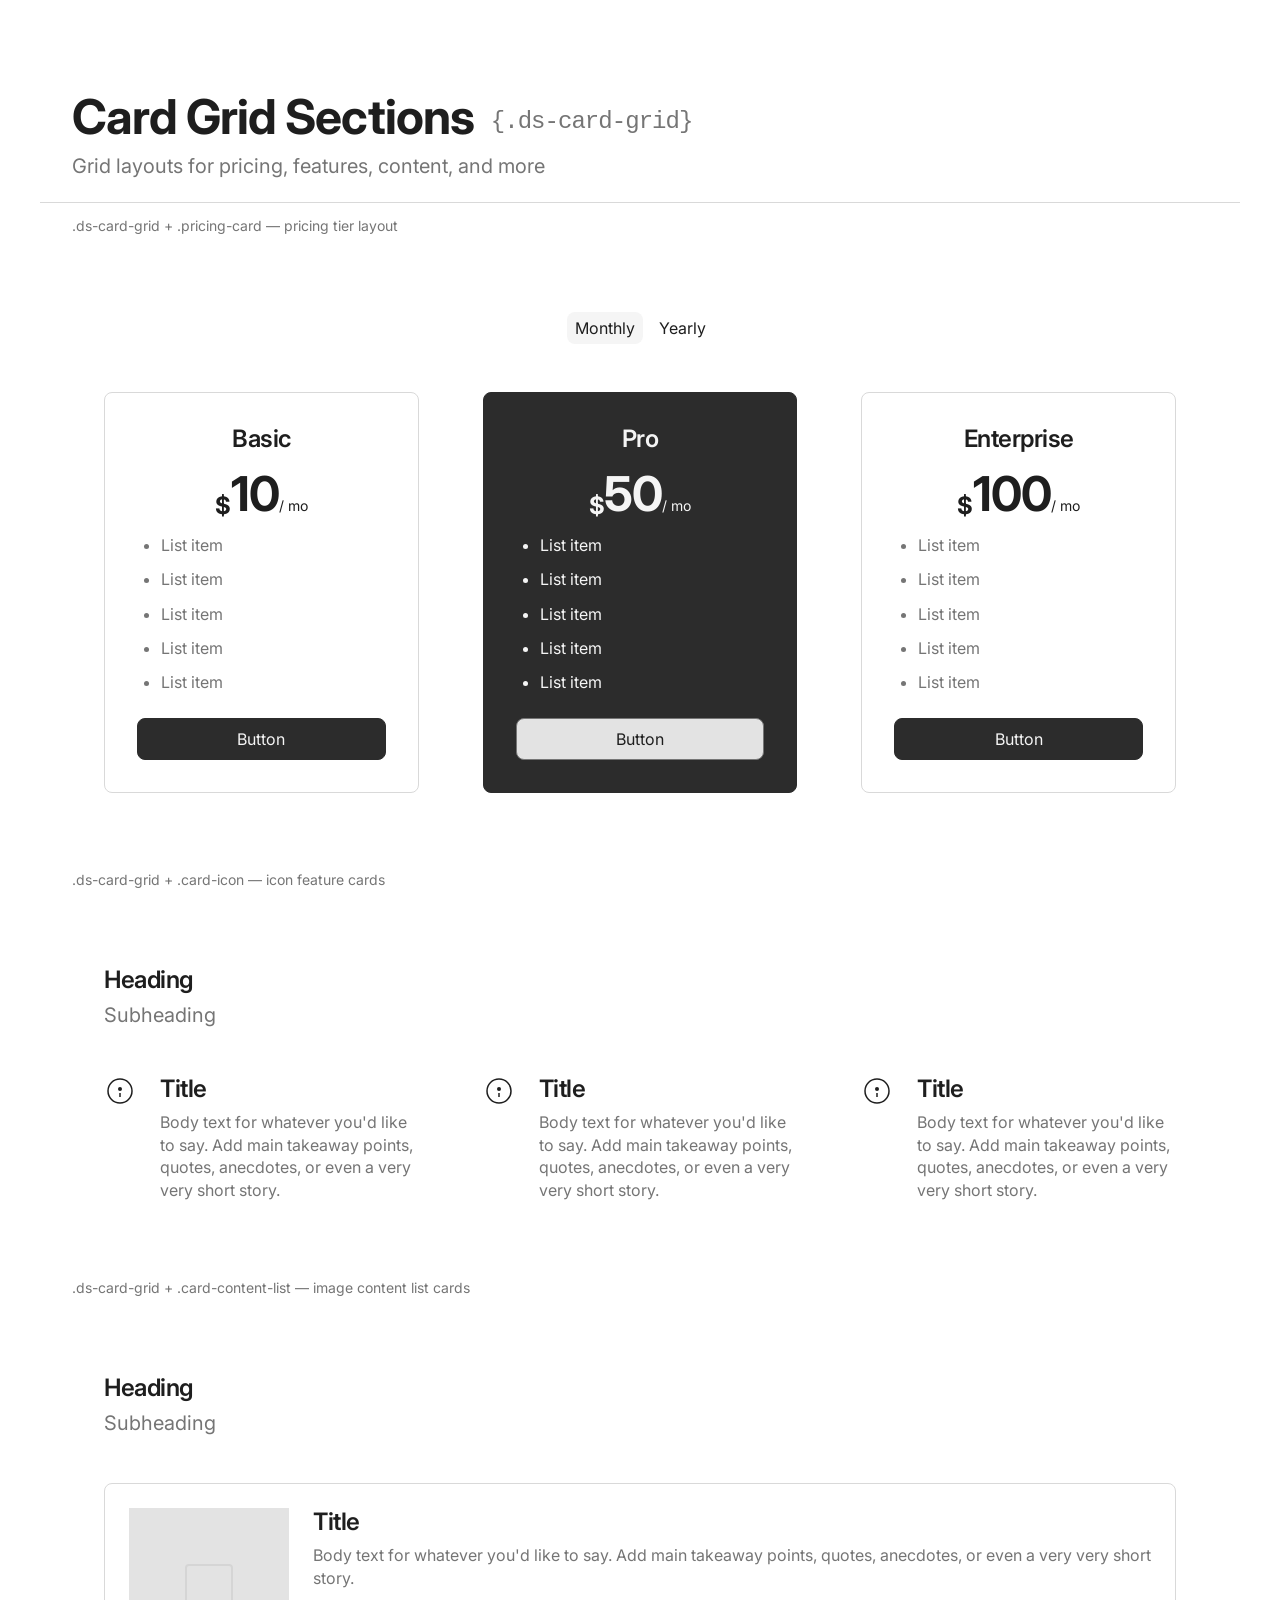
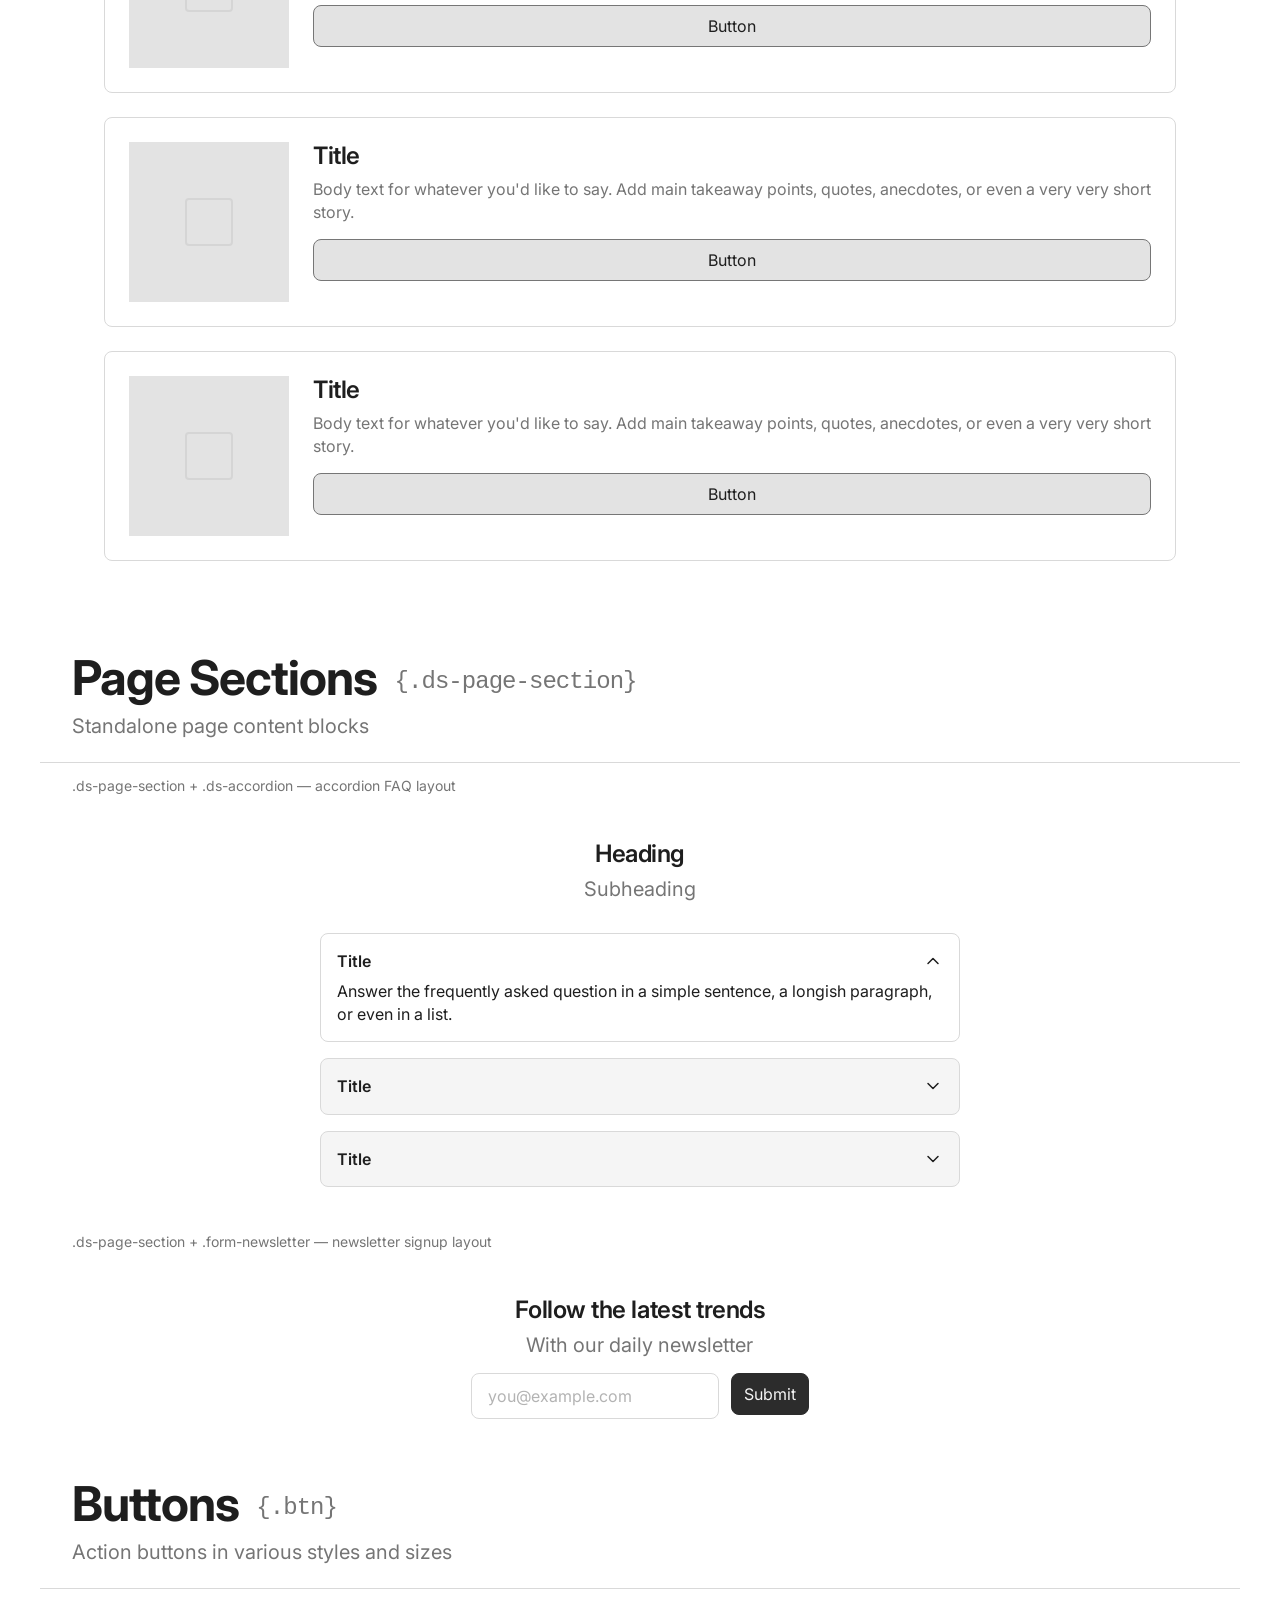
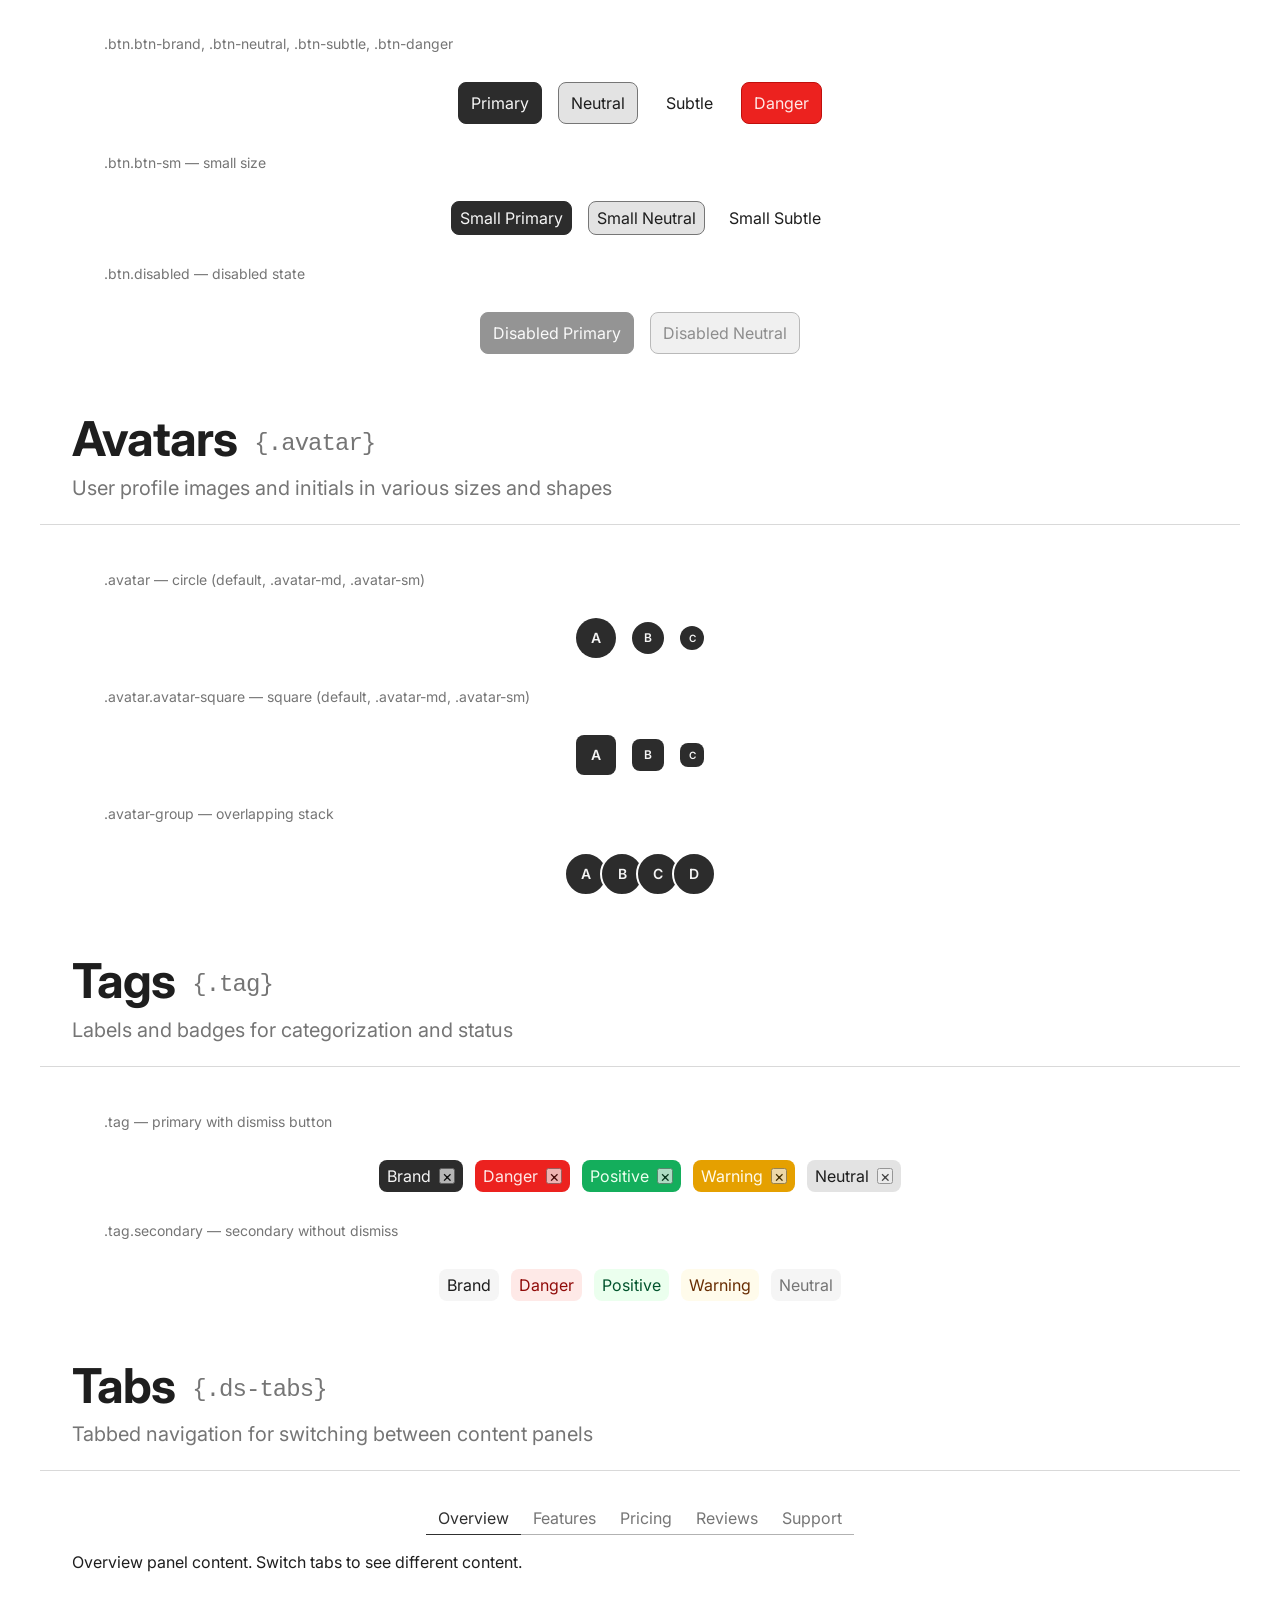
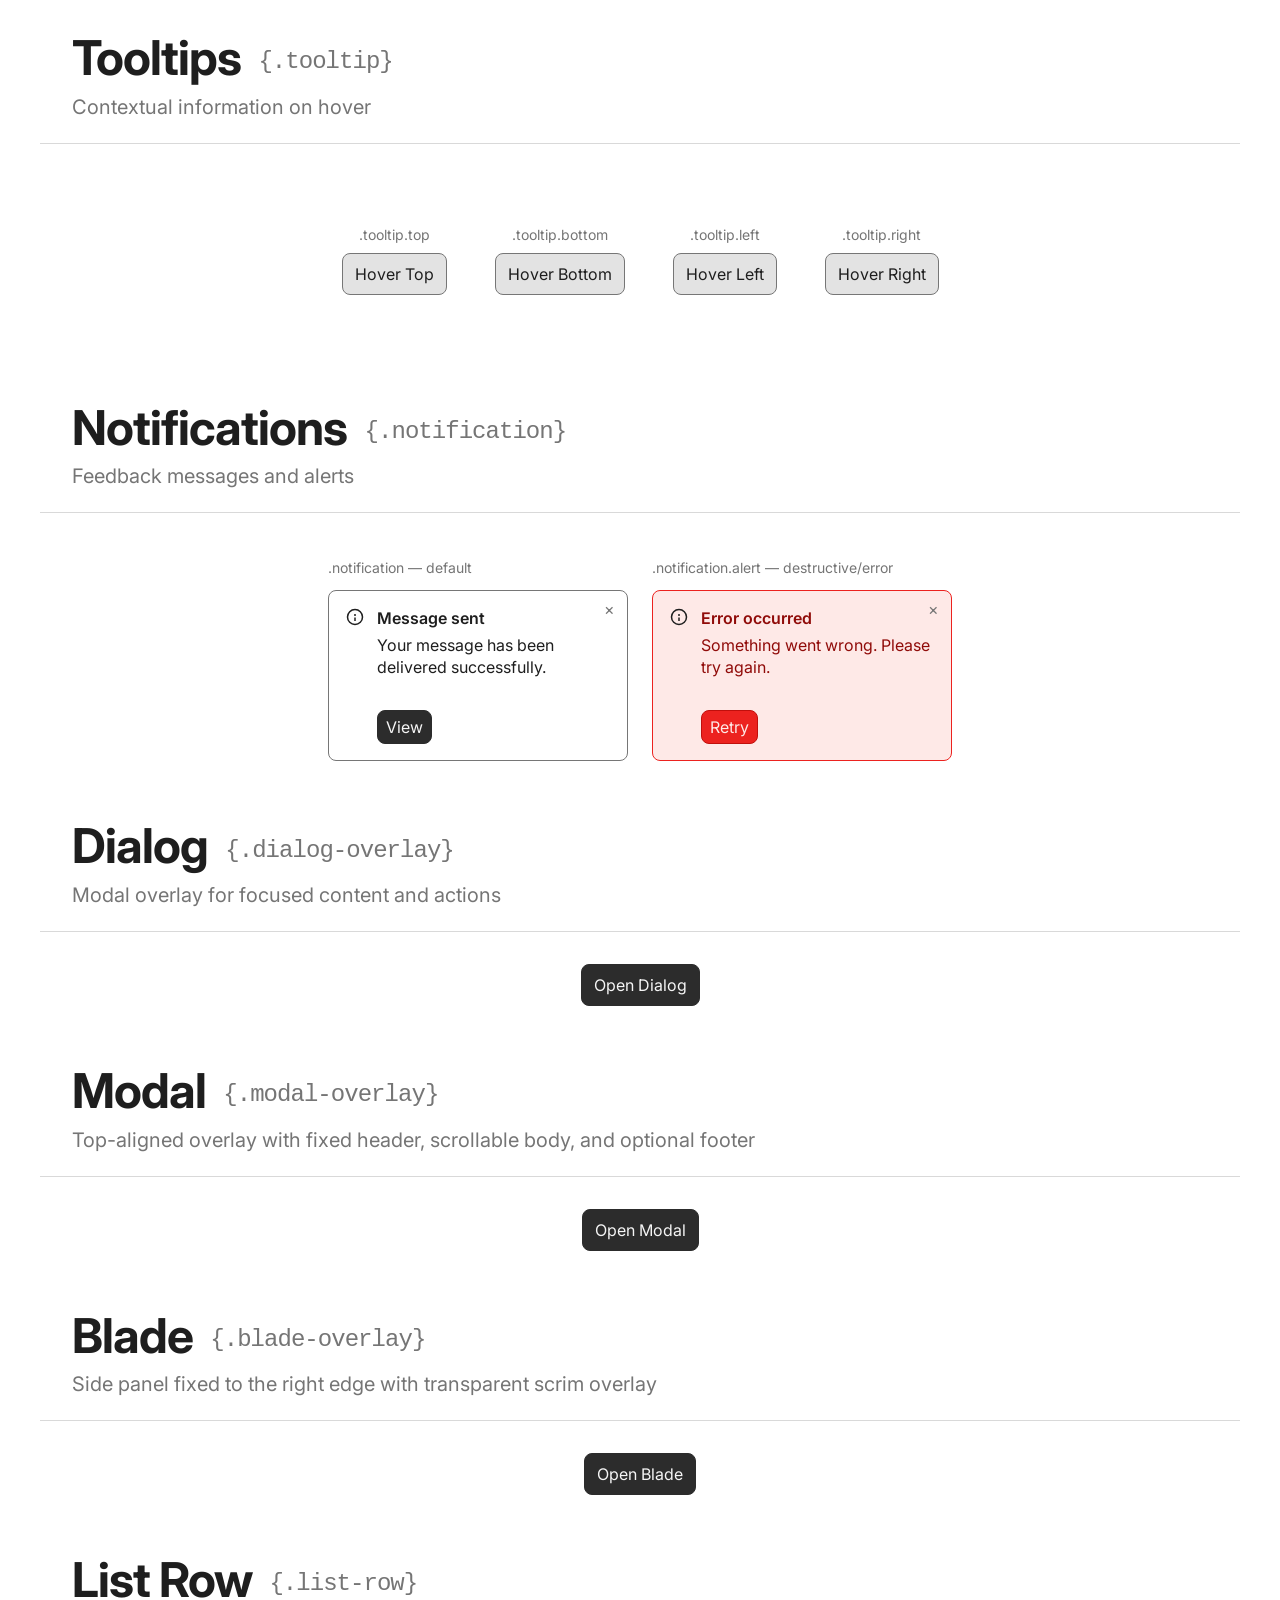
==== commit f5f58c15: "Add Table component from Figma with header, subtitle, alignment, and hover variants Made-with: Curso" ====
--- a/index.html
+++ b/index.html
@@ -605,7 +605,7 @@
     <p>Content panels with image and text combinations</p>
   </div>
 
-  <!-- Panel Image Content -->
+  <p class="variant-label">.ds-panel — image left, content right</p>
   <section class="ds-panel">
     <div class="panel-image image-placeholder"></div>
     <div class="panel-content">
@@ -618,7 +618,7 @@
     </div>
   </section>
 
-  <!-- Panel Image Content Reverse -->
+  <p class="variant-label">.ds-panel — content left, image right (reversed order)</p>
   <section class="ds-panel">
     <div class="panel-content">
       <div class="text-content-heading">
@@ -631,12 +631,7 @@
     <div class="panel-image image-placeholder"></div>
   </section>
 
-  <!-- Panel Image (Full Width) -->
-  <section class="ds-panel-full">
-    <div class="panel-image image-placeholder"></div>
-  </section>
-
-  <!-- Panel Image Double -->
+  <p class="variant-label">.ds-panel-double — two images side by side</p>
   <section class="ds-panel-double">
     <div class="panel-image image-placeholder"></div>
     <div class="panel-image image-placeholder"></div>
@@ -651,7 +646,7 @@
     <p>Grid layouts for pricing, features, content, and more</p>
   </div>
 
-  <!-- Card Grid — Pricing -->
+  <p class="variant-label">.ds-card-grid + .pricing-card — pricing tier layout</p>
   <section class="ds-card-grid align-center">
     <div class="nav-pill-list">
       <a class="nav-pill active" href="#">Monthly</a>
@@ -715,7 +710,7 @@
     </div>
   </section>
 
-  <!-- Card Grid — Icon -->
+  <p class="variant-label">.ds-card-grid + .card-icon — icon feature cards</p>
   <section class="ds-card-grid">
     <div class="text-content-heading">
       <h2 class="heading">Heading</h2>
@@ -761,49 +756,10 @@
           </div>
         </div>
       </div>
-      <div class="card-icon">
-        <svg class="card-icon-img" viewBox="0 0 32 32" fill="none" xmlns="http://www.w3.org/2000/svg">
-          <circle cx="16" cy="16" r="12" stroke="var(--text-default)" stroke-width="1.5"/>
-          <circle cx="16" cy="14" r="2" fill="var(--text-default)"/>
-          <line x1="16" y1="18" x2="16" y2="22" stroke="var(--text-default)" stroke-width="1.5"/>
-        </svg>
-        <div class="card-icon-body">
-          <div class="card-icon-text">
-            <h3 class="card-title">Title</h3>
-            <p class="card-body">Body text for whatever you'd like to say. Add main takeaway points, quotes, anecdotes, or even a very very short story.</p>
-          </div>
-        </div>
-      </div>
-      <div class="card-icon">
-        <svg class="card-icon-img" viewBox="0 0 32 32" fill="none" xmlns="http://www.w3.org/2000/svg">
-          <circle cx="16" cy="16" r="12" stroke="var(--text-default)" stroke-width="1.5"/>
-          <circle cx="16" cy="14" r="2" fill="var(--text-default)"/>
-          <line x1="16" y1="18" x2="16" y2="22" stroke="var(--text-default)" stroke-width="1.5"/>
-        </svg>
-        <div class="card-icon-body">
-          <div class="card-icon-text">
-            <h3 class="card-title">Title</h3>
-            <p class="card-body">Body text for whatever you'd like to say. Add main takeaway points, quotes, anecdotes, or even a very very short story.</p>
-          </div>
-        </div>
-      </div>
-      <div class="card-icon">
-        <svg class="card-icon-img" viewBox="0 0 32 32" fill="none" xmlns="http://www.w3.org/2000/svg">
-          <circle cx="16" cy="16" r="12" stroke="var(--text-default)" stroke-width="1.5"/>
-          <circle cx="16" cy="14" r="2" fill="var(--text-default)"/>
-          <line x1="16" y1="18" x2="16" y2="22" stroke="var(--text-default)" stroke-width="1.5"/>
-        </svg>
-        <div class="card-icon-body">
-          <div class="card-icon-text">
-            <h3 class="card-title">Title</h3>
-            <p class="card-body">Body text for whatever you'd like to say. Add main takeaway points, quotes, anecdotes, or even a very very short story.</p>
-          </div>
-        </div>
-      </div>
-    </div>
-  </section>
-
-  <!-- Card Grid — Content List -->
+    </div>
+  </section>
+
+  <p class="variant-label">.ds-card-grid + .card-content-list — image content list cards</p>
   <section class="ds-card-grid">
     <div class="text-content-heading">
       <h2 class="heading">Heading</h2>
@@ -858,7 +814,7 @@
     <p>Standalone page content blocks</p>
   </div>
 
-  <!-- Page Accordion -->
+  <p class="variant-label">.ds-page-section + .ds-accordion — accordion FAQ layout</p>
   <section class="ds-page-section">
     <div class="text-content-heading align-center">
       <h2 class="heading">Heading</h2>
@@ -898,32 +854,10 @@
           Answer the frequently asked question in a simple sentence, a longish paragraph, or even in a list.
         </div>
       </div>
-      <div class="accordion-item">
-        <div class="accordion-title">
-          <span>Title</span>
-          <svg class="chevron" viewBox="0 0 20 20" fill="none" xmlns="http://www.w3.org/2000/svg">
-            <path d="M5 7.5L10 12.5L15 7.5" stroke="currentColor" stroke-width="1.5" stroke-linecap="round" stroke-linejoin="round"/>
-          </svg>
-        </div>
-        <div class="accordion-content">
-          Answer the frequently asked question in a simple sentence, a longish paragraph, or even in a list.
-        </div>
-      </div>
-      <div class="accordion-item">
-        <div class="accordion-title">
-          <span>Title</span>
-          <svg class="chevron" viewBox="0 0 20 20" fill="none" xmlns="http://www.w3.org/2000/svg">
-            <path d="M5 7.5L10 12.5L15 7.5" stroke="currentColor" stroke-width="1.5" stroke-linecap="round" stroke-linejoin="round"/>
-          </svg>
-        </div>
-        <div class="accordion-content">
-          Answer the frequently asked question in a simple sentence, a longish paragraph, or even in a list.
-        </div>
-      </div>
-    </div>
-  </section>
-
-  <!-- Page Newsletter -->
+    </div>
+  </section>
+
+  <p class="variant-label">.ds-page-section + .form-newsletter — newsletter signup layout</p>
   <section class="ds-page-section gap-sm">
     <div class="text-content-heading align-center">
       <h2 class="heading">Follow the latest trends</h2>
@@ -942,19 +876,21 @@
     <p>Action buttons in various styles and sizes</p>
   </div>
   <section class="ds-page-section gap-sm">
-    <div class="text-content-heading align-center"><h2 class="heading">Button Variants</h2></div>
-    <div style="display: flex; gap: 16px; flex-wrap: wrap; align-items: center;">
+    <p class="variant-label">.btn.btn-brand, .btn-neutral, .btn-subtle, .btn-danger</p>
+    <div style="display: flex; gap: var(--space-400); flex-wrap: wrap; align-items: center;">
       <button class="btn btn-brand">Primary</button>
       <button class="btn btn-neutral">Neutral</button>
       <button class="btn btn-subtle">Subtle</button>
       <button class="btn btn-danger">Danger</button>
     </div>
-    <div style="display: flex; gap: 16px; flex-wrap: wrap; align-items: center;">
+    <p class="variant-label">.btn.btn-sm — small size</p>
+    <div style="display: flex; gap: var(--space-400); flex-wrap: wrap; align-items: center;">
       <button class="btn btn-brand btn-sm">Small Primary</button>
       <button class="btn btn-neutral btn-sm">Small Neutral</button>
       <button class="btn btn-subtle btn-sm">Small Subtle</button>
     </div>
-    <div style="display: flex; gap: 16px; flex-wrap: wrap; align-items: center;">
+    <p class="variant-label">.btn.disabled — disabled state</p>
+    <div style="display: flex; gap: var(--space-400); flex-wrap: wrap; align-items: center;">
       <button class="btn btn-brand disabled" disabled>Disabled Primary</button>
       <button class="btn btn-neutral disabled" disabled>Disabled Neutral</button>
     </div>
@@ -965,19 +901,19 @@
     <p>User profile images and initials in various sizes and shapes</p>
   </div>
   <section class="ds-page-section gap-sm">
-    <div class="text-content-heading align-center"><h2 class="heading">Circle Avatars</h2></div>
-    <div style="display: flex; gap: 16px; align-items: center;">
+    <p class="variant-label">.avatar — circle (default, .avatar-md, .avatar-sm)</p>
+    <div style="display: flex; gap: var(--space-400); align-items: center;">
       <div class="avatar avatar-initial"><span>A</span></div>
       <div class="avatar avatar-initial avatar-md"><span>B</span></div>
       <div class="avatar avatar-initial avatar-sm"><span>C</span></div>
     </div>
-    <div class="text-content-heading align-center"><h2 class="heading">Square Avatars</h2></div>
-    <div style="display: flex; gap: 16px; align-items: center;">
+    <p class="variant-label">.avatar.avatar-square — square (default, .avatar-md, .avatar-sm)</p>
+    <div style="display: flex; gap: var(--space-400); align-items: center;">
       <div class="avatar avatar-initial avatar-square"><span>A</span></div>
       <div class="avatar avatar-initial avatar-square avatar-md"><span>B</span></div>
       <div class="avatar avatar-initial avatar-square avatar-sm"><span>C</span></div>
     </div>
-    <div class="text-content-heading align-center"><h2 class="heading">Avatar Group</h2></div>
+    <p class="variant-label">.avatar-group — overlapping stack</p>
     <div class="avatar-group">
       <div class="avatar avatar-initial"><span>A</span></div>
       <div class="avatar avatar-initial"><span>B</span></div>
@@ -991,16 +927,16 @@
     <p>Labels and badges for categorization and status</p>
   </div>
   <section class="ds-page-section gap-sm">
-    <div class="text-content-heading align-center"><h2 class="heading">Primary Tags</h2></div>
-    <div style="display: flex; gap: 12px; flex-wrap: wrap; align-items: center;">
+    <p class="variant-label">.tag — primary with dismiss button</p>
+    <div style="display: flex; gap: var(--space-300); flex-wrap: wrap; align-items: center;">
       <span class="tag tag-brand">Brand<button class="tag-dismiss" aria-label="Remove">&times;</button></span>
       <span class="tag tag-danger">Danger<button class="tag-dismiss" aria-label="Remove">&times;</button></span>
       <span class="tag tag-positive">Positive<button class="tag-dismiss" aria-label="Remove">&times;</button></span>
       <span class="tag tag-warning">Warning<button class="tag-dismiss" aria-label="Remove">&times;</button></span>
       <span class="tag tag-neutral">Neutral<button class="tag-dismiss" aria-label="Remove">&times;</button></span>
     </div>
-    <div class="text-content-heading align-center"><h2 class="heading">Secondary Tags</h2></div>
-    <div style="display: flex; gap: 12px; flex-wrap: wrap; align-items: center;">
+    <p class="variant-label">.tag.secondary — secondary without dismiss</p>
+    <div style="display: flex; gap: var(--space-300); flex-wrap: wrap; align-items: center;">
       <span class="tag tag-brand secondary">Brand</span>
       <span class="tag tag-danger secondary">Danger</span>
       <span class="tag tag-positive secondary">Positive</span>
@@ -1035,22 +971,34 @@
     <p>Contextual information on hover</p>
   </div>
   <section class="ds-page-section gap-sm">
-    <div style="display: flex; gap: 48px; flex-wrap: wrap; align-items: center; justify-content: center; padding: 48px 0;">
-      <div class="tooltip-wrapper">
-        <button class="btn btn-neutral">Hover Top</button>
-        <div class="tooltip top"><span class="tooltip-title">Title</span><span class="tooltip-body">Body text</span></div>
-      </div>
-      <div class="tooltip-wrapper">
-        <button class="btn btn-neutral">Hover Bottom</button>
-        <div class="tooltip bottom"><span class="tooltip-title">Title</span><span class="tooltip-body">Body text</span></div>
-      </div>
-      <div class="tooltip-wrapper">
-        <button class="btn btn-neutral">Hover Left</button>
-        <div class="tooltip left"><span class="tooltip-title">Title</span><span class="tooltip-body">Body text</span></div>
-      </div>
-      <div class="tooltip-wrapper">
-        <button class="btn btn-neutral">Hover Right</button>
-        <div class="tooltip right"><span class="tooltip-title">Title</span><span class="tooltip-body">Body text</span></div>
+    <div style="display: flex; gap: var(--space-1200); flex-wrap: wrap; align-items: center; justify-content: center; padding: var(--space-1200) 0;">
+      <div style="text-align: center;">
+        <p class="variant-label" style="padding: 0 0 var(--space-200);">.tooltip.top</p>
+        <div class="tooltip-wrapper">
+          <button class="btn btn-neutral">Hover Top</button>
+          <div class="tooltip top"><span class="tooltip-title">Title</span><span class="tooltip-body">Body text</span></div>
+        </div>
+      </div>
+      <div style="text-align: center;">
+        <p class="variant-label" style="padding: 0 0 var(--space-200);">.tooltip.bottom</p>
+        <div class="tooltip-wrapper">
+          <button class="btn btn-neutral">Hover Bottom</button>
+          <div class="tooltip bottom"><span class="tooltip-title">Title</span><span class="tooltip-body">Body text</span></div>
+        </div>
+      </div>
+      <div style="text-align: center;">
+        <p class="variant-label" style="padding: 0 0 var(--space-200);">.tooltip.left</p>
+        <div class="tooltip-wrapper">
+          <button class="btn btn-neutral">Hover Left</button>
+          <div class="tooltip left"><span class="tooltip-title">Title</span><span class="tooltip-body">Body text</span></div>
+        </div>
+      </div>
+      <div style="text-align: center;">
+        <p class="variant-label" style="padding: 0 0 var(--space-200);">.tooltip.right</p>
+        <div class="tooltip-wrapper">
+          <button class="btn btn-neutral">Hover Right</button>
+          <div class="tooltip right"><span class="tooltip-title">Title</span><span class="tooltip-body">Body text</span></div>
+        </div>
       </div>
     </div>
   </section>
@@ -1060,22 +1008,28 @@
     <p>Feedback messages and alerts</p>
   </div>
   <section class="ds-page-section gap-sm">
-    <div style="display: flex; gap: 24px; flex-wrap: wrap; justify-content: center;">
-      <div class="notification">
-        <svg class="notification-icon" viewBox="0 0 20 20" fill="none" xmlns="http://www.w3.org/2000/svg"><circle cx="10" cy="10" r="7.5" stroke="currentColor" stroke-width="1.5"/><circle cx="10" cy="8" r="1" fill="currentColor"/><line x1="10" y1="10.5" x2="10" y2="14" stroke="currentColor" stroke-width="1.5"/></svg>
-        <div class="notification-stack">
-          <div class="notification-content"><p class="notification-title">Message sent</p><p class="notification-body">Your message has been delivered successfully.</p></div>
-          <div class="notification-actions"><button class="btn btn-brand btn-sm">View</button></div>
-        </div>
-        <button class="notification-dismiss" aria-label="Dismiss">&times;</button>
-      </div>
-      <div class="notification alert">
-        <svg class="notification-icon" viewBox="0 0 20 20" fill="none" xmlns="http://www.w3.org/2000/svg"><circle cx="10" cy="10" r="7.5" stroke="currentColor" stroke-width="1.5"/><circle cx="10" cy="8" r="1" fill="currentColor"/><line x1="10" y1="10.5" x2="10" y2="14" stroke="currentColor" stroke-width="1.5"/></svg>
-        <div class="notification-stack">
-          <div class="notification-content"><p class="notification-title">Error occurred</p><p class="notification-body">Something went wrong. Please try again.</p></div>
-          <div class="notification-actions"><button class="btn btn-danger btn-sm">Retry</button></div>
-        </div>
-        <button class="notification-dismiss" aria-label="Dismiss">&times;</button>
+    <div style="display: flex; gap: var(--space-600); flex-wrap: wrap; justify-content: center;">
+      <div>
+        <p class="variant-label" style="padding-left: 0;">.notification — default</p>
+        <div class="notification">
+          <svg class="notification-icon" viewBox="0 0 20 20" fill="none" xmlns="http://www.w3.org/2000/svg"><circle cx="10" cy="10" r="7.5" stroke="currentColor" stroke-width="1.5"/><circle cx="10" cy="8" r="1" fill="currentColor"/><line x1="10" y1="10.5" x2="10" y2="14" stroke="currentColor" stroke-width="1.5"/></svg>
+          <div class="notification-stack">
+            <div class="notification-content"><p class="notification-title">Message sent</p><p class="notification-body">Your message has been delivered successfully.</p></div>
+            <div class="notification-actions"><button class="btn btn-brand btn-sm">View</button></div>
+          </div>
+          <button class="notification-dismiss" aria-label="Dismiss">&times;</button>
+        </div>
+      </div>
+      <div>
+        <p class="variant-label" style="padding-left: 0;">.notification.alert — destructive/error</p>
+        <div class="notification alert">
+          <svg class="notification-icon" viewBox="0 0 20 20" fill="none" xmlns="http://www.w3.org/2000/svg"><circle cx="10" cy="10" r="7.5" stroke="currentColor" stroke-width="1.5"/><circle cx="10" cy="8" r="1" fill="currentColor"/><line x1="10" y1="10.5" x2="10" y2="14" stroke="currentColor" stroke-width="1.5"/></svg>
+          <div class="notification-stack">
+            <div class="notification-content"><p class="notification-title">Error occurred</p><p class="notification-body">Something went wrong. Please try again.</p></div>
+            <div class="notification-actions"><button class="btn btn-danger btn-sm">Retry</button></div>
+          </div>
+          <button class="notification-dismiss" aria-label="Dismiss">&times;</button>
+        </div>
       </div>
     </div>
   </section>
@@ -1159,7 +1113,7 @@
     <h2>List Row <code>{.list-row}</code></h2>
     <p>Flexible row component for lists, with optional icon, subtitle, right content, and chevron</p>
   </div>
-  <section class="ds-page-section gap-sm" style="max-width: 800px;">
+  <section class="ds-page-section gap-sm list-row-section" style="max-width: 800px;">
 
     <h3 style="font-size: var(--text-body-small); color: var(--text-secondary); font-weight: var(--weight-semibold); text-transform: uppercase; letter-spacing: 0.05em;">Full (icon + subtitle + right text + chevron)</h3>
     <div class="list-row-container">
@@ -1219,7 +1173,7 @@
       </div>
     </div>
 
-    <h3 style="font-size: var(--text-body-small); color: var(--text-secondary); font-weight: var(--weight-semibold); text-transform: uppercase; letter-spacing: 0.05em; margin-top: var(--space-800);">Header only (no icon, no subtitle, no right content)</h3>
+    <h3 style="font-size: var(--text-body-small); color: var(--text-secondary); font-weight: var(--weight-semibold); text-transform: uppercase; letter-spacing: 0.05em; margin-top: var(--space-600);">Header only (no icon, no subtitle, no right content)</h3>
     <div class="list-row-container">
       <div class="list-row">
         <div class="list-row-left">
@@ -1237,7 +1191,7 @@
       </div>
     </div>
 
-    <h3 style="font-size: var(--text-body-small); color: var(--text-secondary); font-weight: var(--weight-semibold); text-transform: uppercase; letter-spacing: 0.05em; margin-top: var(--space-800);">With icon, no right content</h3>
+    <h3 style="font-size: var(--text-body-small); color: var(--text-secondary); font-weight: var(--weight-semibold); text-transform: uppercase; letter-spacing: 0.05em; margin-top: var(--space-600);">With icon, no right content</h3>
     <div class="list-row-container">
       <div class="list-row">
         <div class="list-row-left">
@@ -1263,7 +1217,7 @@
       </div>
     </div>
 
-    <h3 style="font-size: var(--text-body-small); color: var(--text-secondary); font-weight: var(--weight-semibold); text-transform: uppercase; letter-spacing: 0.05em; margin-top: var(--space-800);">No icon, with right text and chevron</h3>
+    <h3 style="font-size: var(--text-body-small); color: var(--text-secondary); font-weight: var(--weight-semibold); text-transform: uppercase; letter-spacing: 0.05em; margin-top: var(--space-600);">No icon, with right text and chevron</h3>
     <div class="list-row-container">
       <div class="list-row">
         <div class="list-row-left">
@@ -1296,7 +1250,7 @@
       </div>
     </div>
 
-    <h3 style="font-size: var(--text-body-small); color: var(--text-secondary); font-weight: var(--weight-semibold); text-transform: uppercase; letter-spacing: 0.05em; margin-top: var(--space-800);">With image avatar</h3>
+    <h3 style="font-size: var(--text-body-small); color: var(--text-secondary); font-weight: var(--weight-semibold); text-transform: uppercase; letter-spacing: 0.05em; margin-top: var(--space-600);">With image avatar</h3>
     <div class="list-row-container">
       <div class="list-row">
         <div class="list-row-left">
@@ -1327,6 +1281,98 @@
         </div>
       </div>
     </div>
+
+  </section>
+
+  <div class="section-divider">
+    <h2>Table <code>{.ds-table}</code></h2>
+    <p>Data table with header, body rows, optional subtitles, and right-aligned columns</p>
+  </div>
+  <section class="ds-page-section gap-sm list-row-section" style="max-width: 800px;">
+
+    <p class="variant-label">.ds-table — default left-aligned, no subtitles</p>
+    <table class="ds-table">
+      <thead>
+        <tr>
+          <th>Name</th>
+          <th>Role</th>
+          <th>Status</th>
+        </tr>
+      </thead>
+      <tbody>
+        <tr>
+          <td>Alice Martin</td>
+          <td>Designer</td>
+          <td>Active</td>
+        </tr>
+        <tr>
+          <td>Bob Chen</td>
+          <td>Engineer</td>
+          <td>Away</td>
+        </tr>
+        <tr>
+          <td>Carol Reyes</td>
+          <td>Product Manager</td>
+          <td>Active</td>
+        </tr>
+      </tbody>
+    </table>
+
+    <p class="variant-label" style="margin-top: var(--space-600);">.ds-table + .cell-subtitle — with subtitle text</p>
+    <table class="ds-table">
+      <thead>
+        <tr>
+          <th>Product</th>
+          <th>Category</th>
+          <th>Price</th>
+        </tr>
+      </thead>
+      <tbody>
+        <tr>
+          <td>Wireless Headphones<span class="cell-subtitle">Model WH-1000</span></td>
+          <td>Electronics<span class="cell-subtitle">Audio</span></td>
+          <td>$299.00<span class="cell-subtitle">In stock</span></td>
+        </tr>
+        <tr>
+          <td>Running Shoes<span class="cell-subtitle">Size 10</span></td>
+          <td>Footwear<span class="cell-subtitle">Athletic</span></td>
+          <td>$129.00<span class="cell-subtitle">Low stock</span></td>
+        </tr>
+        <tr>
+          <td>Desk Lamp<span class="cell-subtitle">LED, adjustable</span></td>
+          <td>Home Office<span class="cell-subtitle">Lighting</span></td>
+          <td>$59.00<span class="cell-subtitle">In stock</span></td>
+        </tr>
+      </tbody>
+    </table>
+
+    <p class="variant-label" style="margin-top: var(--space-600);">.ds-table + .align-right — right-aligned numeric column</p>
+    <table class="ds-table">
+      <thead>
+        <tr>
+          <th>Transaction</th>
+          <th>Date</th>
+          <th class="align-right">Amount</th>
+        </tr>
+      </thead>
+      <tbody>
+        <tr>
+          <td>Coffee Shop<span class="cell-subtitle">Visa •4242</span></td>
+          <td>Apr 14, 2026<span class="cell-subtitle">9:32 AM</span></td>
+          <td class="align-right">-$4.50<span class="cell-subtitle">Pending</span></td>
+        </tr>
+        <tr>
+          <td>Salary Deposit<span class="cell-subtitle">Direct deposit</span></td>
+          <td>Apr 12, 2026<span class="cell-subtitle">12:00 AM</span></td>
+          <td class="align-right">+$3,200.00<span class="cell-subtitle">Completed</span></td>
+        </tr>
+        <tr>
+          <td>Electric Bill<span class="cell-subtitle">Auto-pay</span></td>
+          <td>Apr 10, 2026<span class="cell-subtitle">6:00 AM</span></td>
+          <td class="align-right">-$87.30<span class="cell-subtitle">Completed</span></td>
+        </tr>
+      </tbody>
+    </table>
 
   </section>
 
--- a/css/components.css
+++ b/css/components.css
@@ -913,16 +913,16 @@
 .ds-page-section {
   display: flex;
   flex-direction: column;
-  gap: var(--space-1200);
-  align-items: center;
-  padding: var(--space-1600);
+  gap: var(--space-800);
+  align-items: center;
+  padding: var(--space-800);
   background-color: var(--bg-default);
   width: 100%;
   max-width: var(--device-width);
 }
 
 .ds-page-section.gap-sm {
-  gap: var(--space-600);
+  gap: var(--space-400);
 }
 
 /* ========================================
@@ -932,7 +932,7 @@
 .section-divider {
   width: 100%;
   max-width: var(--device-width);
-  padding: var(--space-800) var(--space-1600);
+  padding: var(--space-600) var(--space-800);
   border-bottom: var(--stroke-border) solid var(--border-default);
 }
 
@@ -961,6 +961,16 @@
   line-height: var(--leading-tight);
   color: var(--text-secondary);
   margin-top: var(--space-200);
+}
+
+.variant-label {
+  width: 100%;
+  max-width: var(--device-width);
+  padding: var(--space-300) var(--space-800);
+  font-family: var(--font-mono);
+  font-size: var(--text-body-small);
+  color: var(--text-secondary);
+  margin: 0;
 }
 
 /* ========================================
@@ -1684,6 +1694,10 @@
    List Row
    ======================================== */
 
+.list-row-section {
+  align-items: flex-start;
+}
+
 .list-row-container {
   padding: var(--space-600);
   max-width: 800px;
@@ -1696,8 +1710,6 @@
   align-items: center;
   justify-content: space-between;
   padding: var(--space-400) 0;
-  background-color: var(--bg-default);
-  border-bottom: var(--stroke-border) solid var(--border-default);
   font-family: var(--font-sans);
   cursor: pointer;
   transition: background-color 0.15s ease, border-radius 0.15s ease, box-shadow 0.15s ease, border-color 0.15s ease;
@@ -1712,6 +1724,14 @@
     -8px 0 0 0 var(--bg-default-hover);
 }
 
+.list-row-bordered {
+  border-bottom: var(--stroke-border) solid var(--border-default);
+}
+
+.list-row-bordered:last-child {
+  border-bottom: none;
+}
+
 .list-row-left {
   display: flex;
   align-items: center;
@@ -1799,8 +1819,55 @@
   color: var(--icon-tertiary);
 }
 
-.list-row:last-child {
+/* ========================================
+   Table
+   ======================================== */
+
+.ds-table {
+  width: 100%;
+  border-collapse: collapse;
+  font-family: var(--font-sans);
+  font-size: var(--text-body-small);
+  line-height: 1.4;
+  background-color: var(--bg-default);
+  border: var(--stroke-border) solid var(--border-default);
+  border-radius: var(--radius-200);
+  overflow: hidden;
+}
+
+.ds-table th,
+.ds-table td {
+  padding: var(--space-300) var(--space-600);
+  border-bottom: var(--stroke-border) solid var(--border-default);
+  color: var(--text-default);
+  font-weight: var(--weight-regular);
+}
+
+.ds-table thead th {
+  font-weight: var(--weight-semibold);
+  text-align: left;
+}
+
+.ds-table tr:last-child td {
   border-bottom: none;
+}
+
+.ds-table tbody tr {
+  transition: background-color 0.15s ease;
+}
+
+.ds-table tbody tr:hover {
+  background-color: var(--bg-default-hover);
+}
+
+.ds-table .cell-subtitle {
+  display: block;
+  color: var(--text-secondary);
+  font-weight: var(--weight-regular);
+}
+
+.ds-table .align-right {
+  text-align: right;
 }
 
 /* ========================================
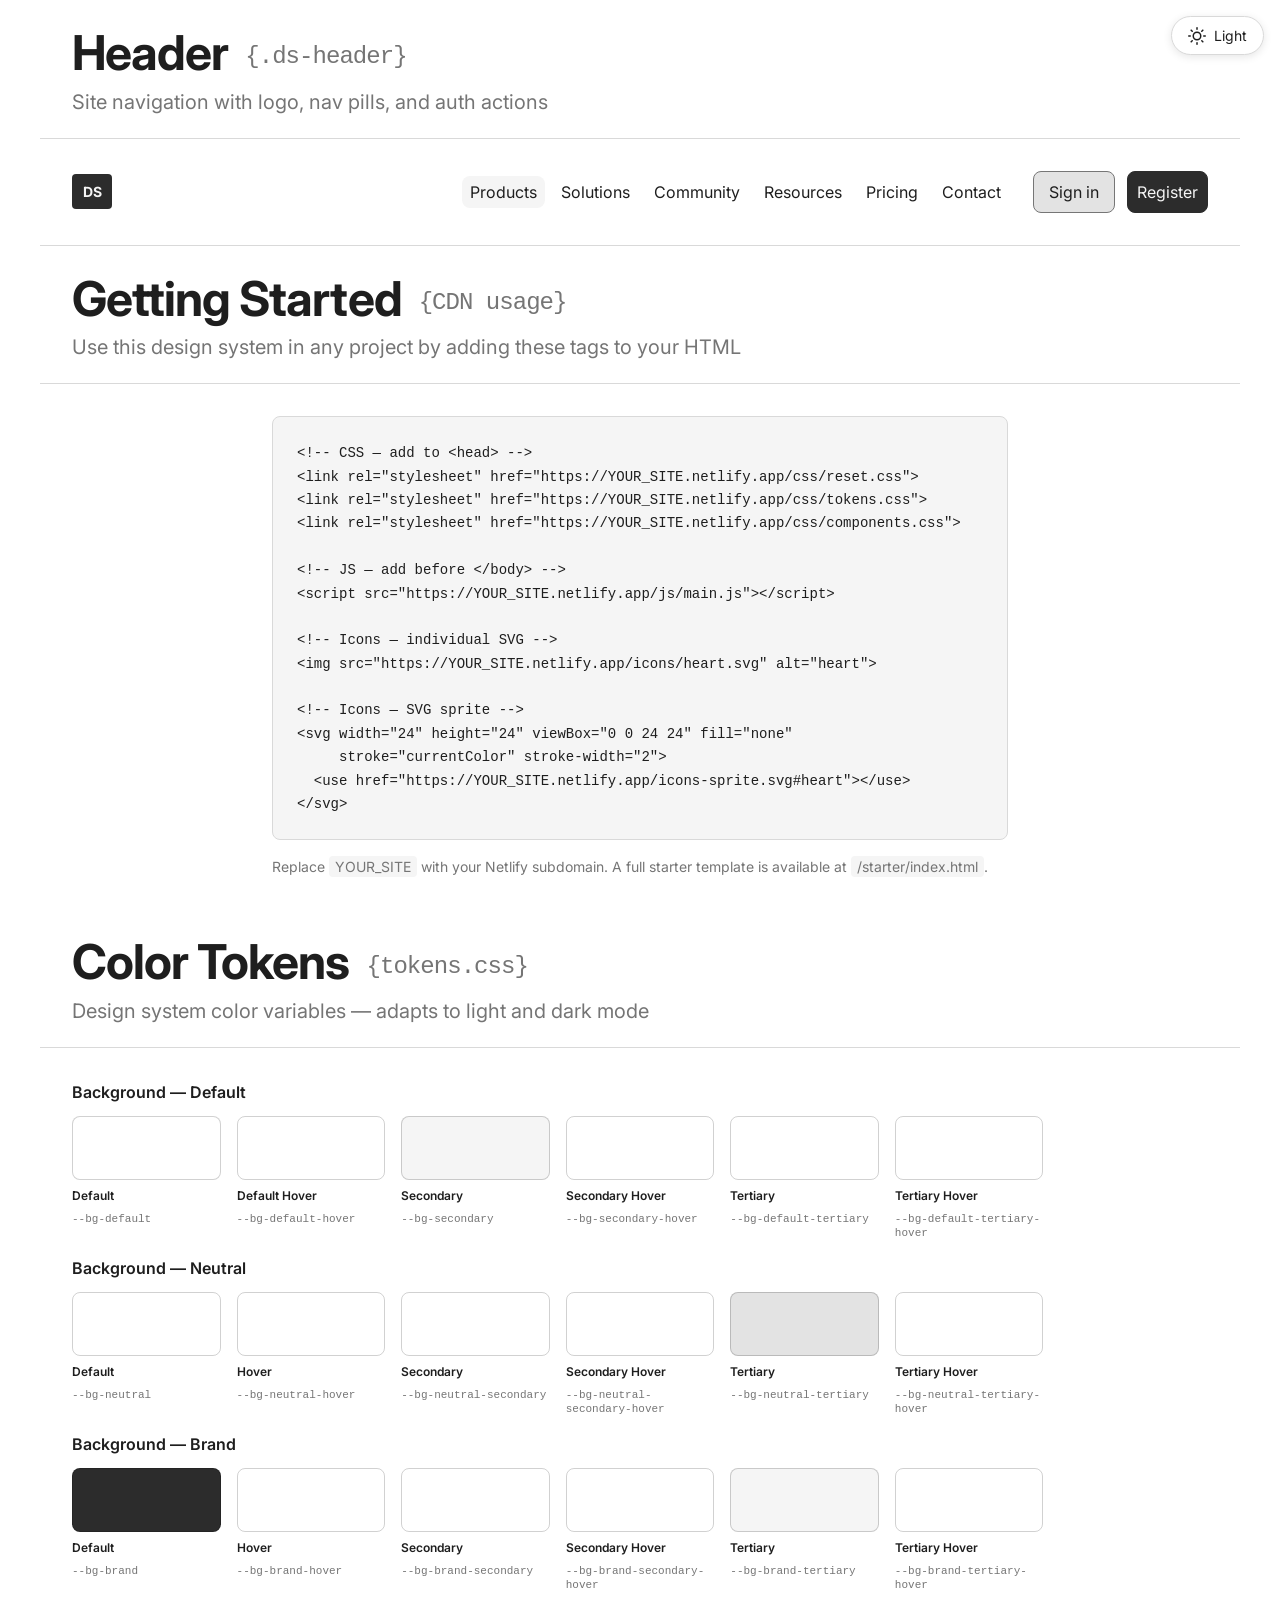
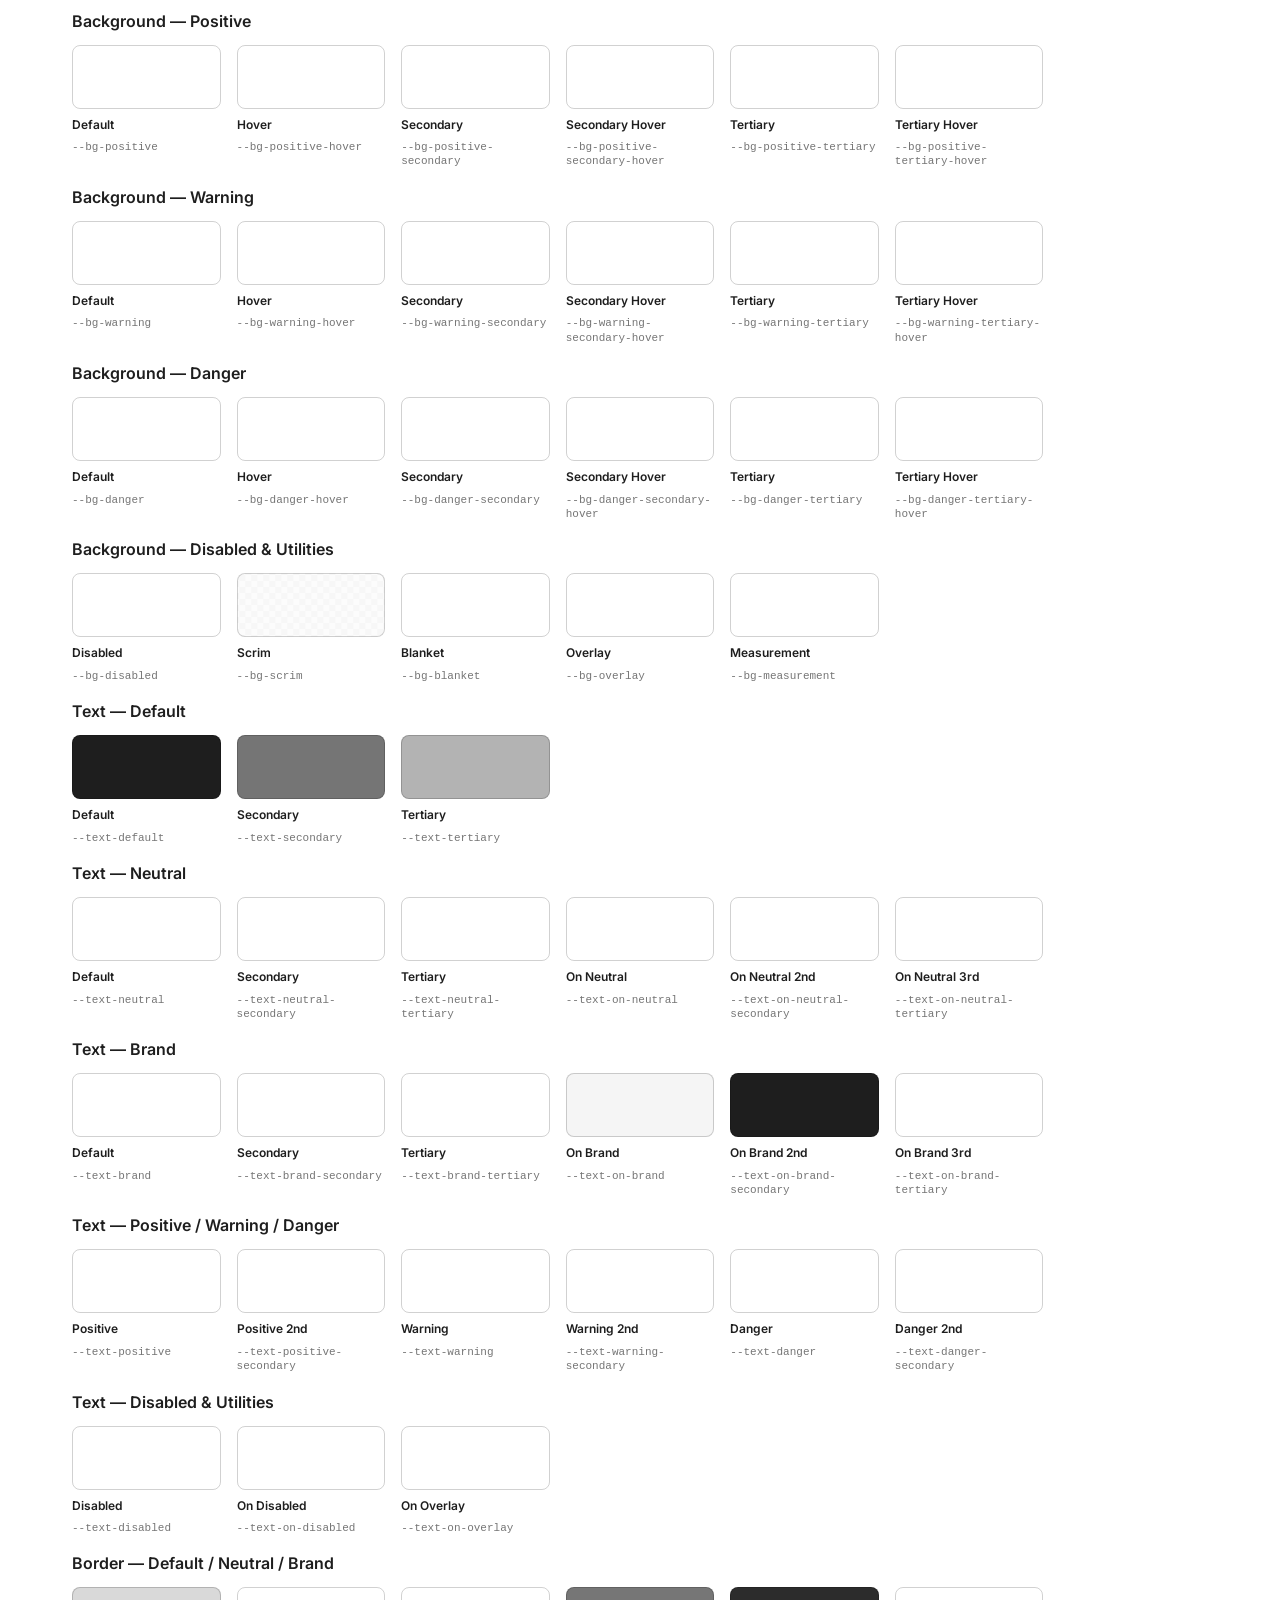
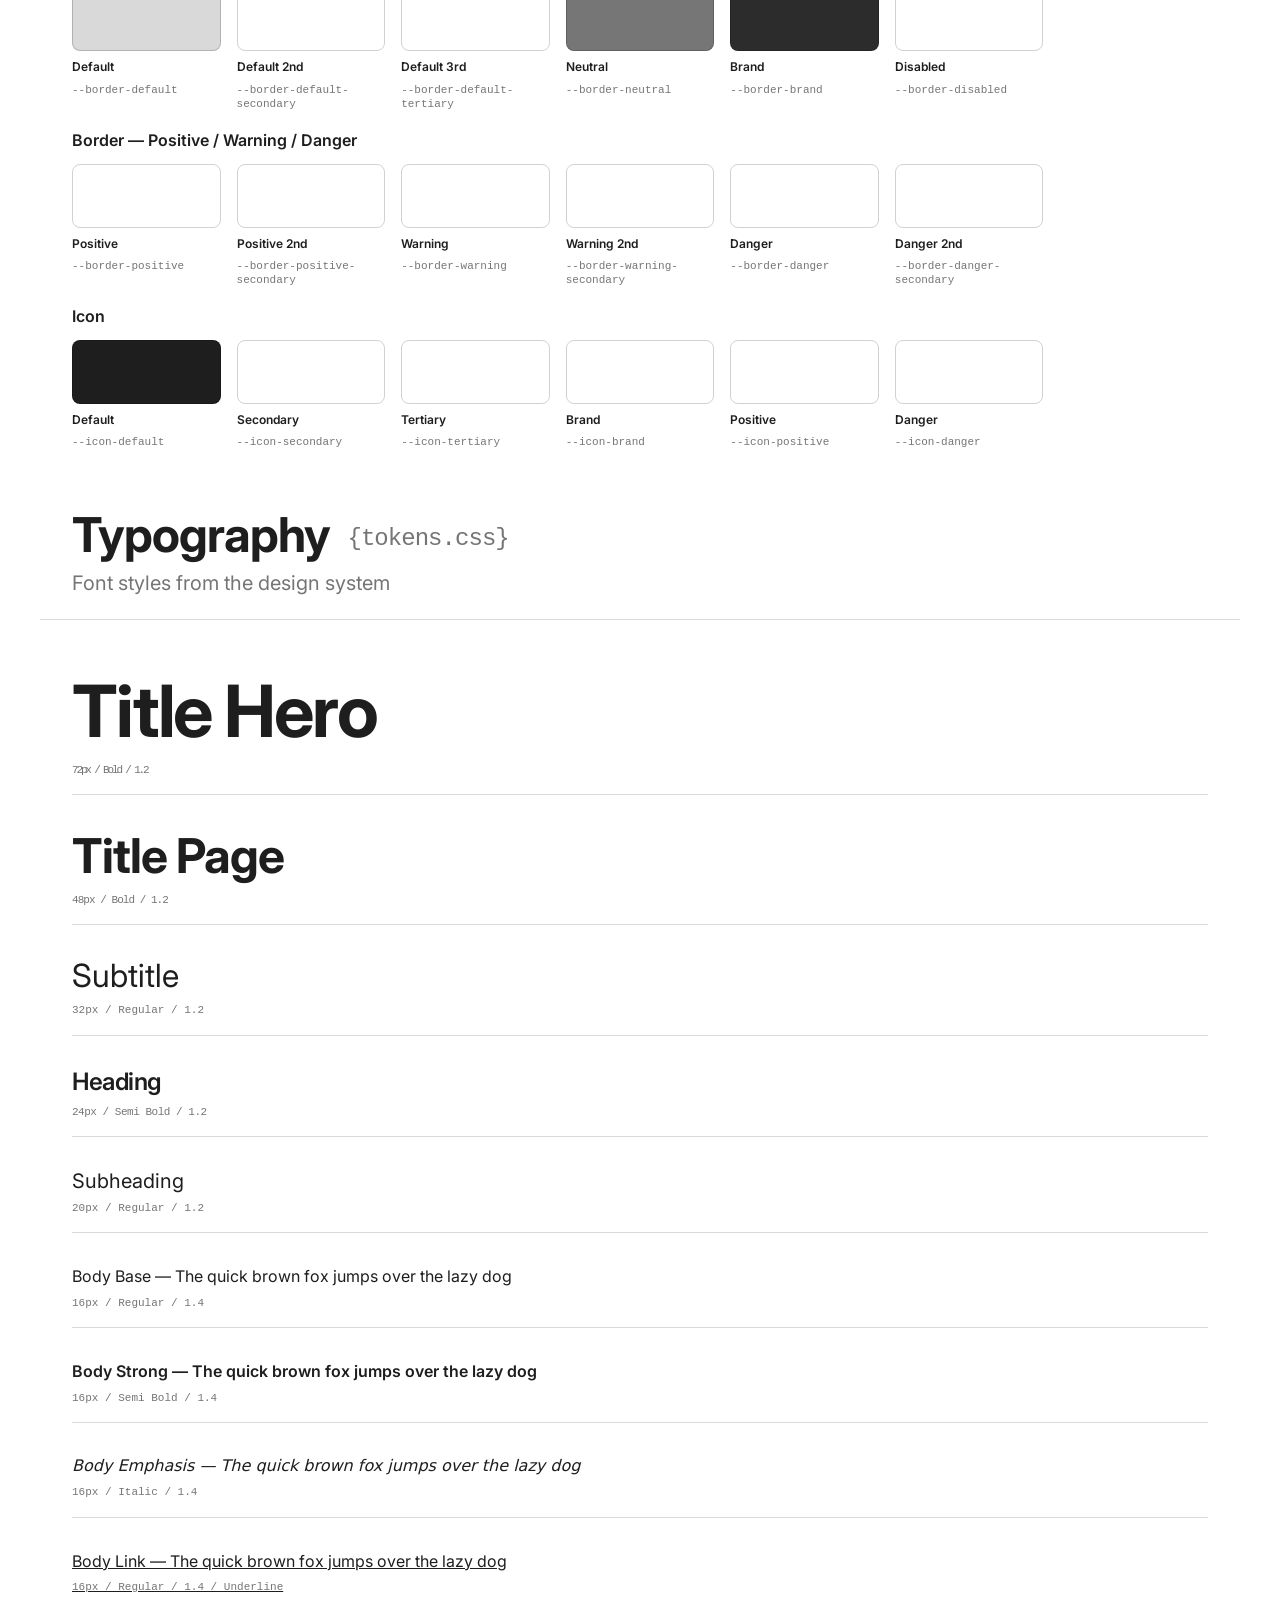
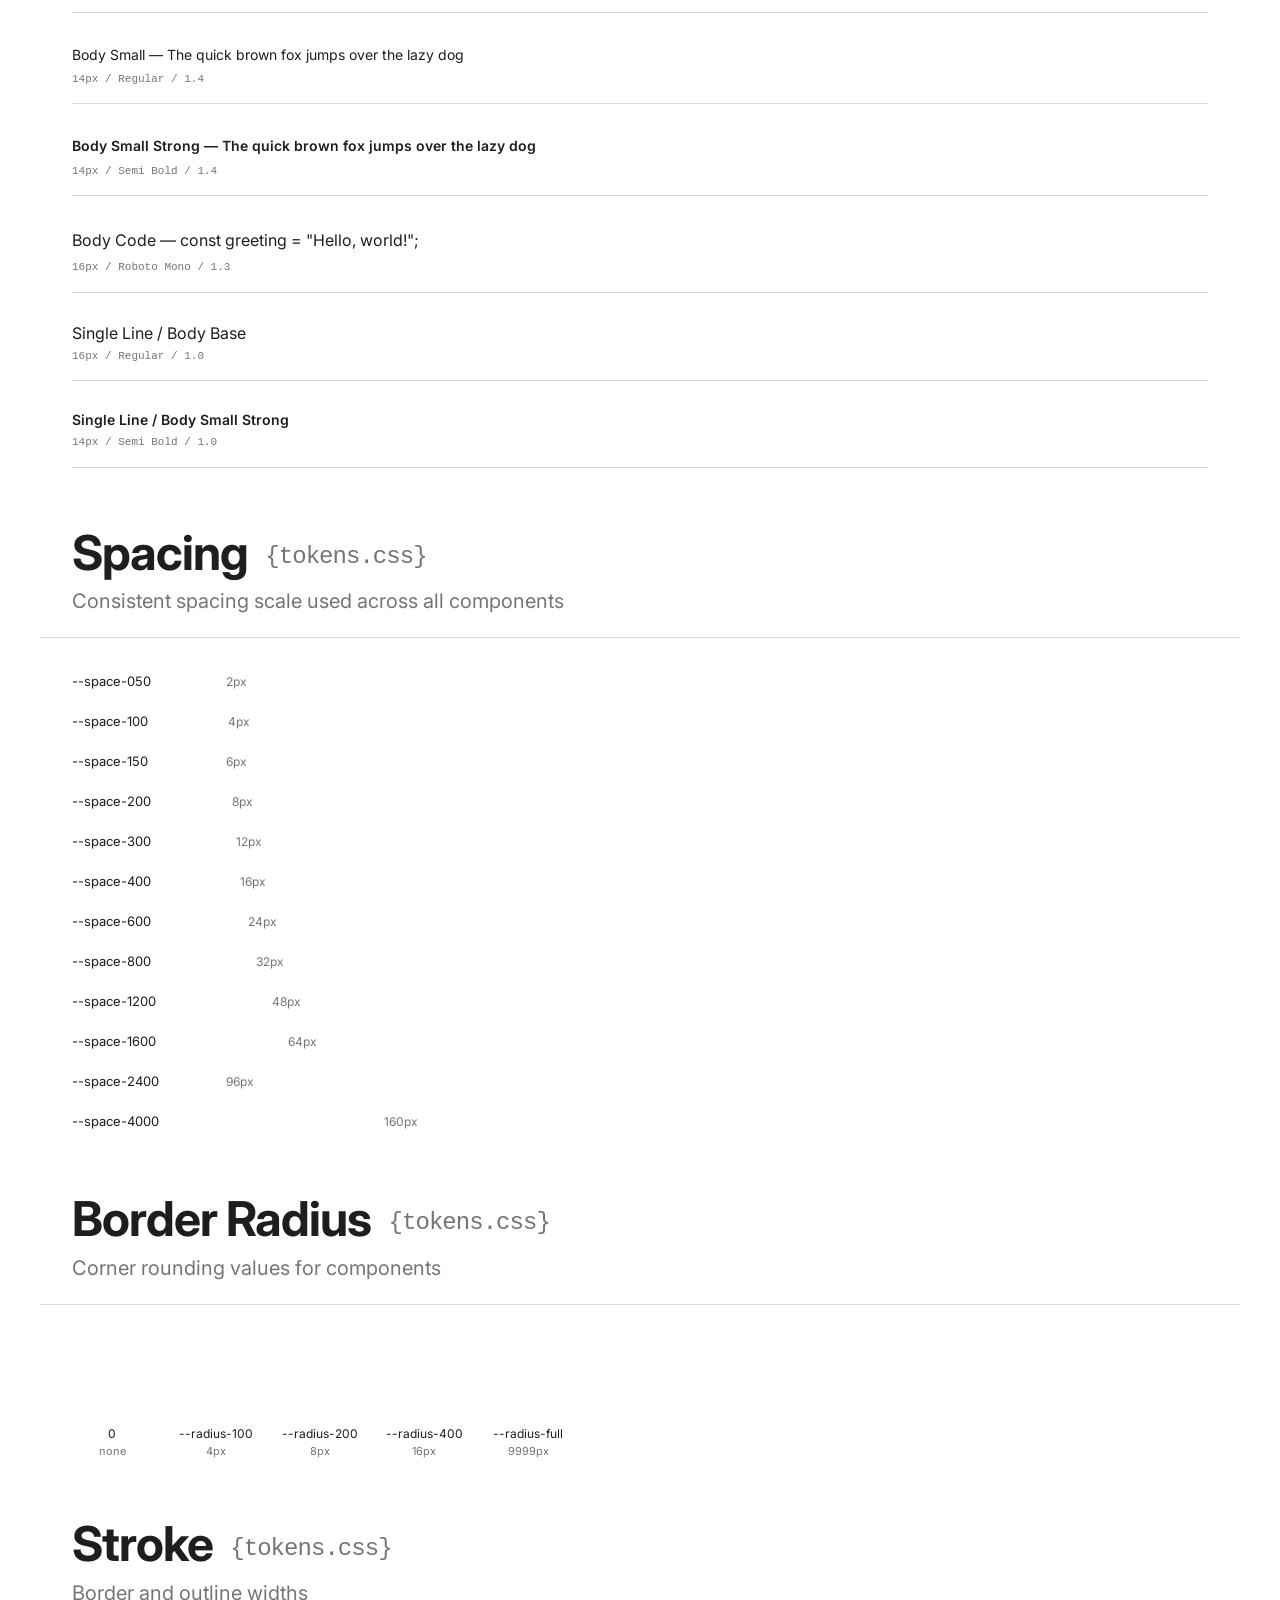
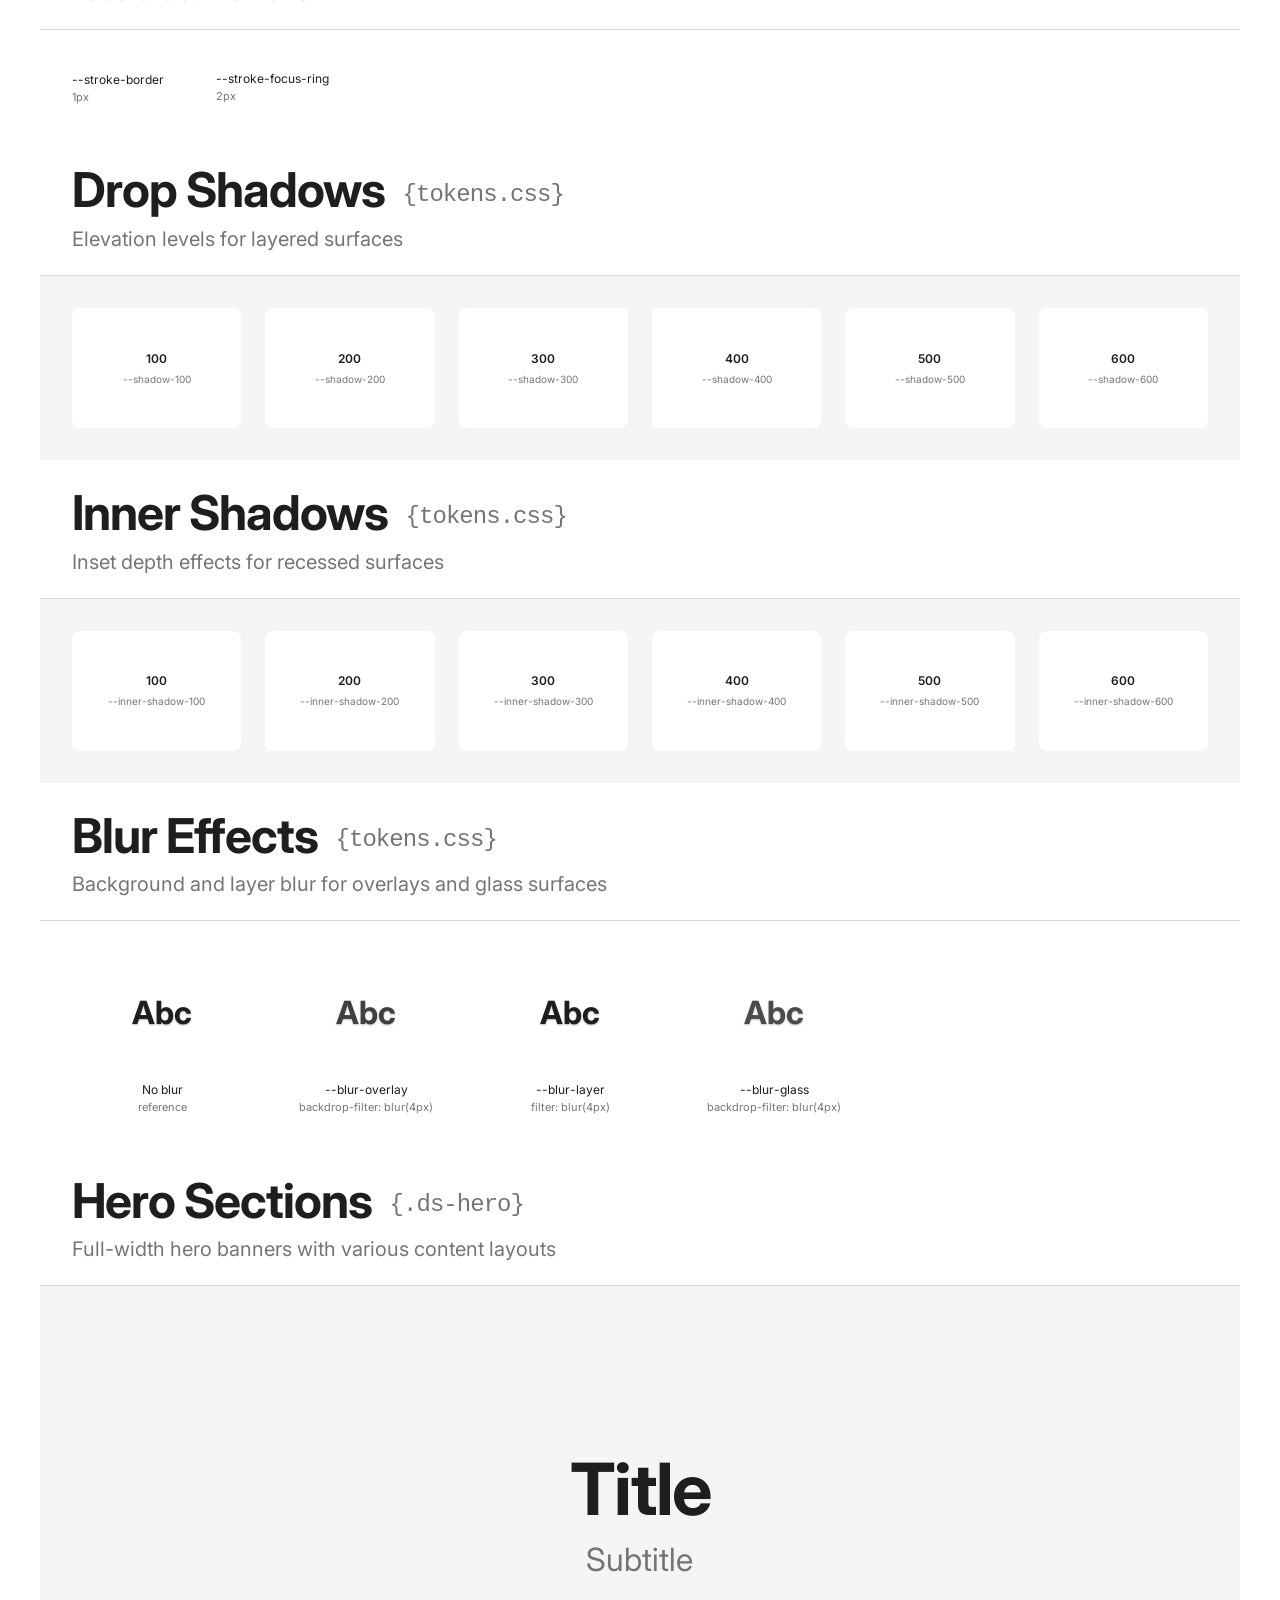
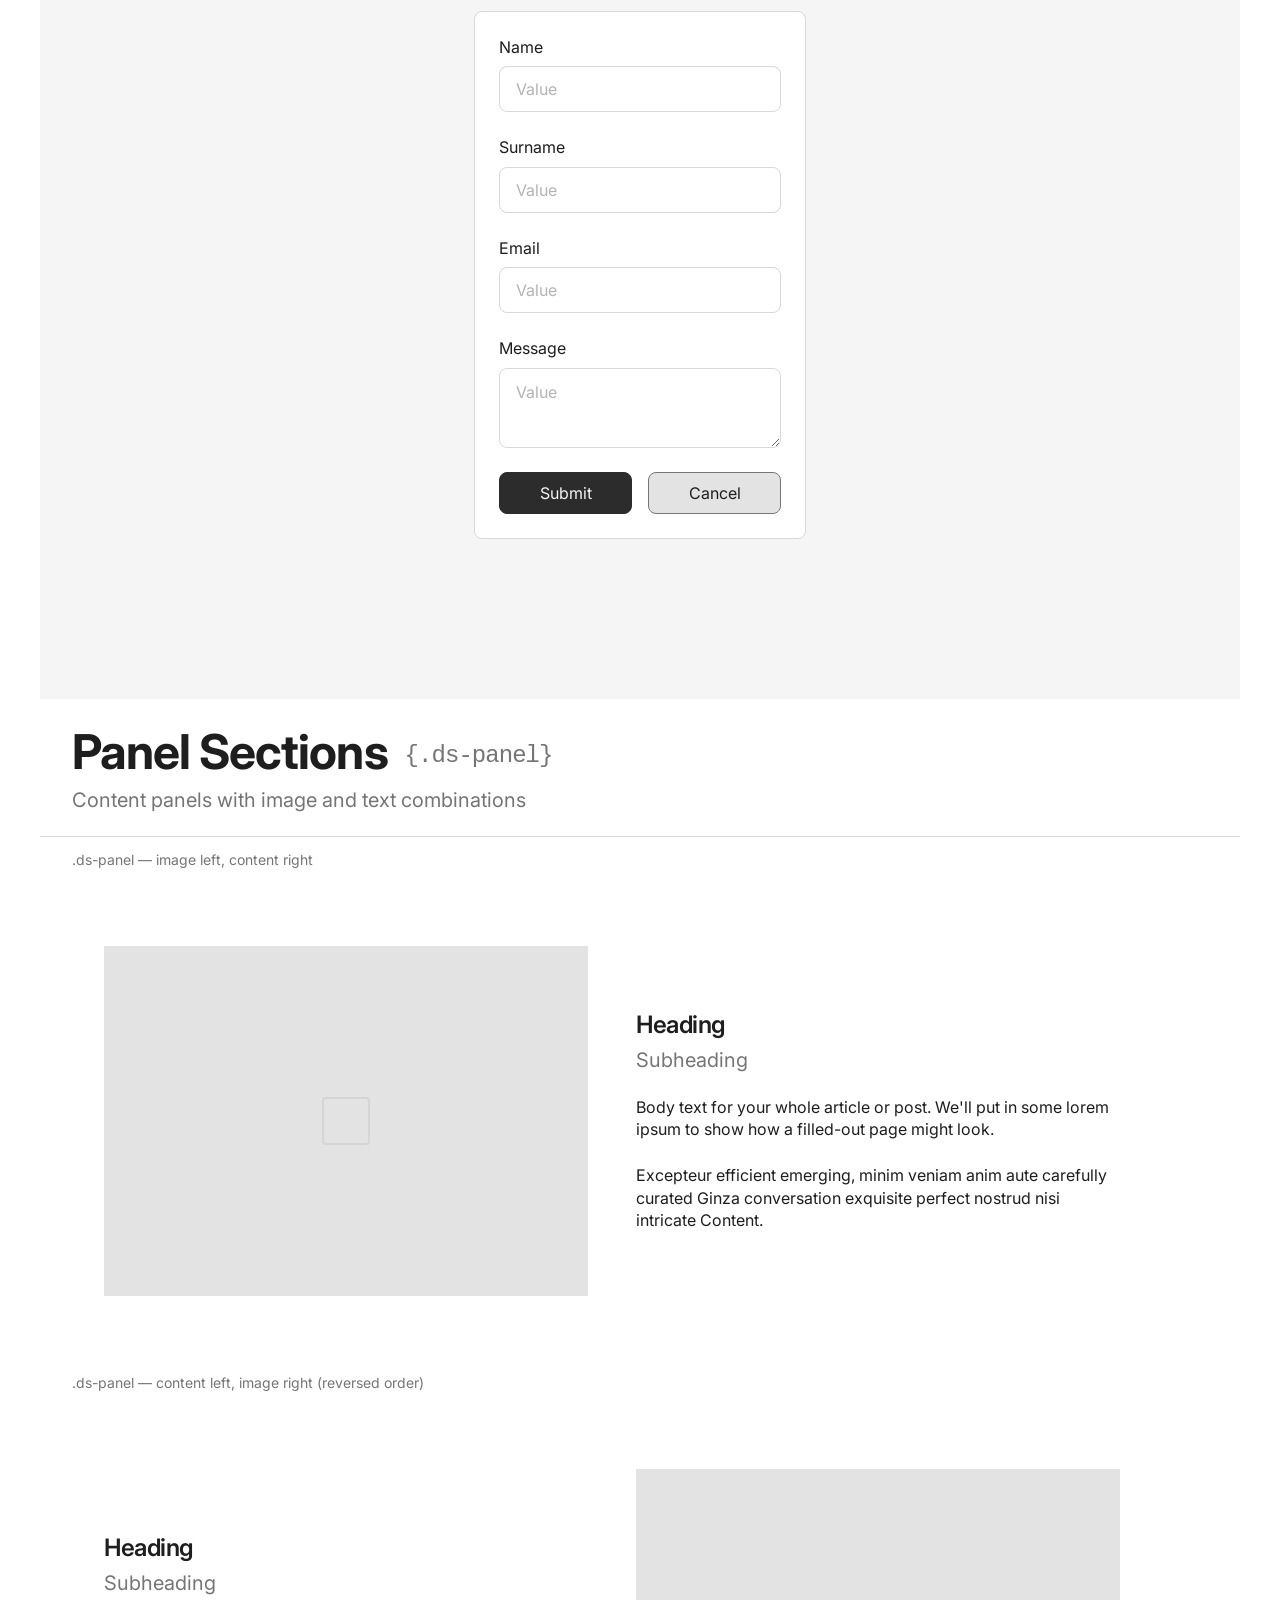
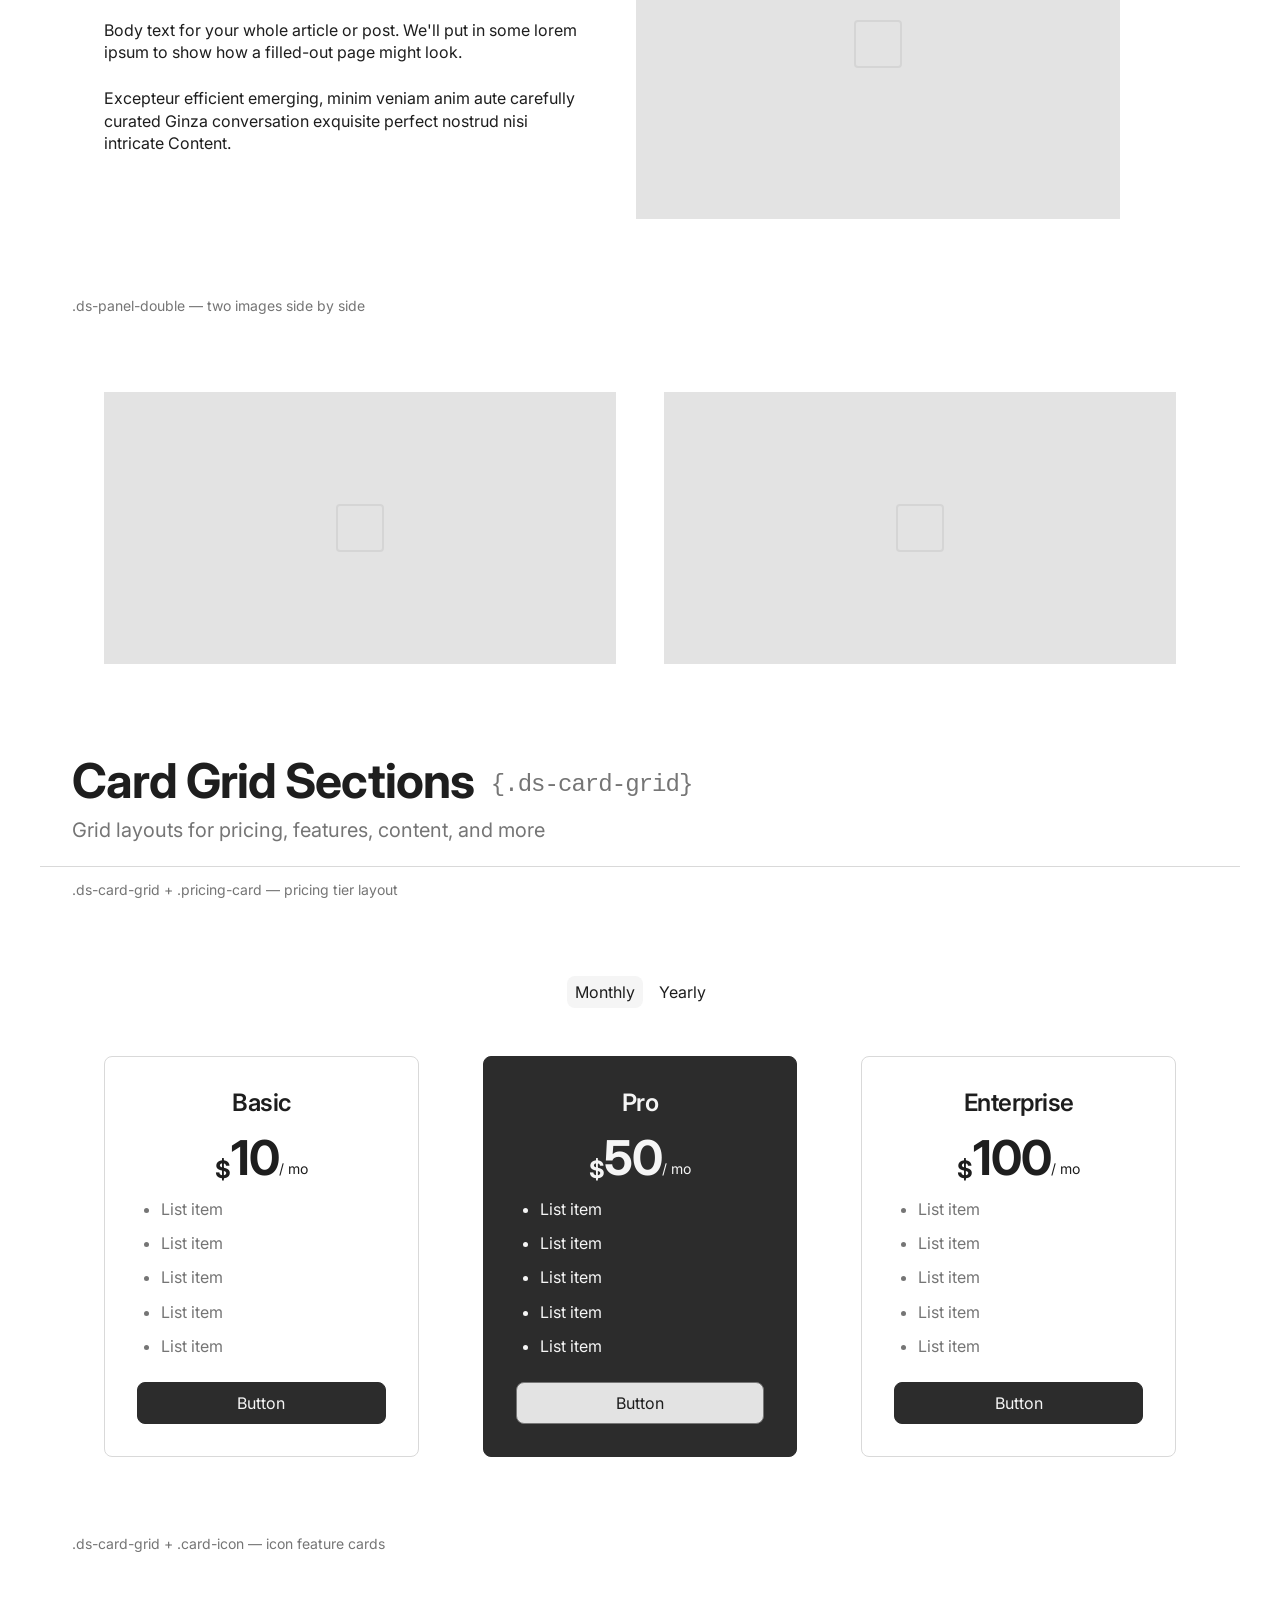
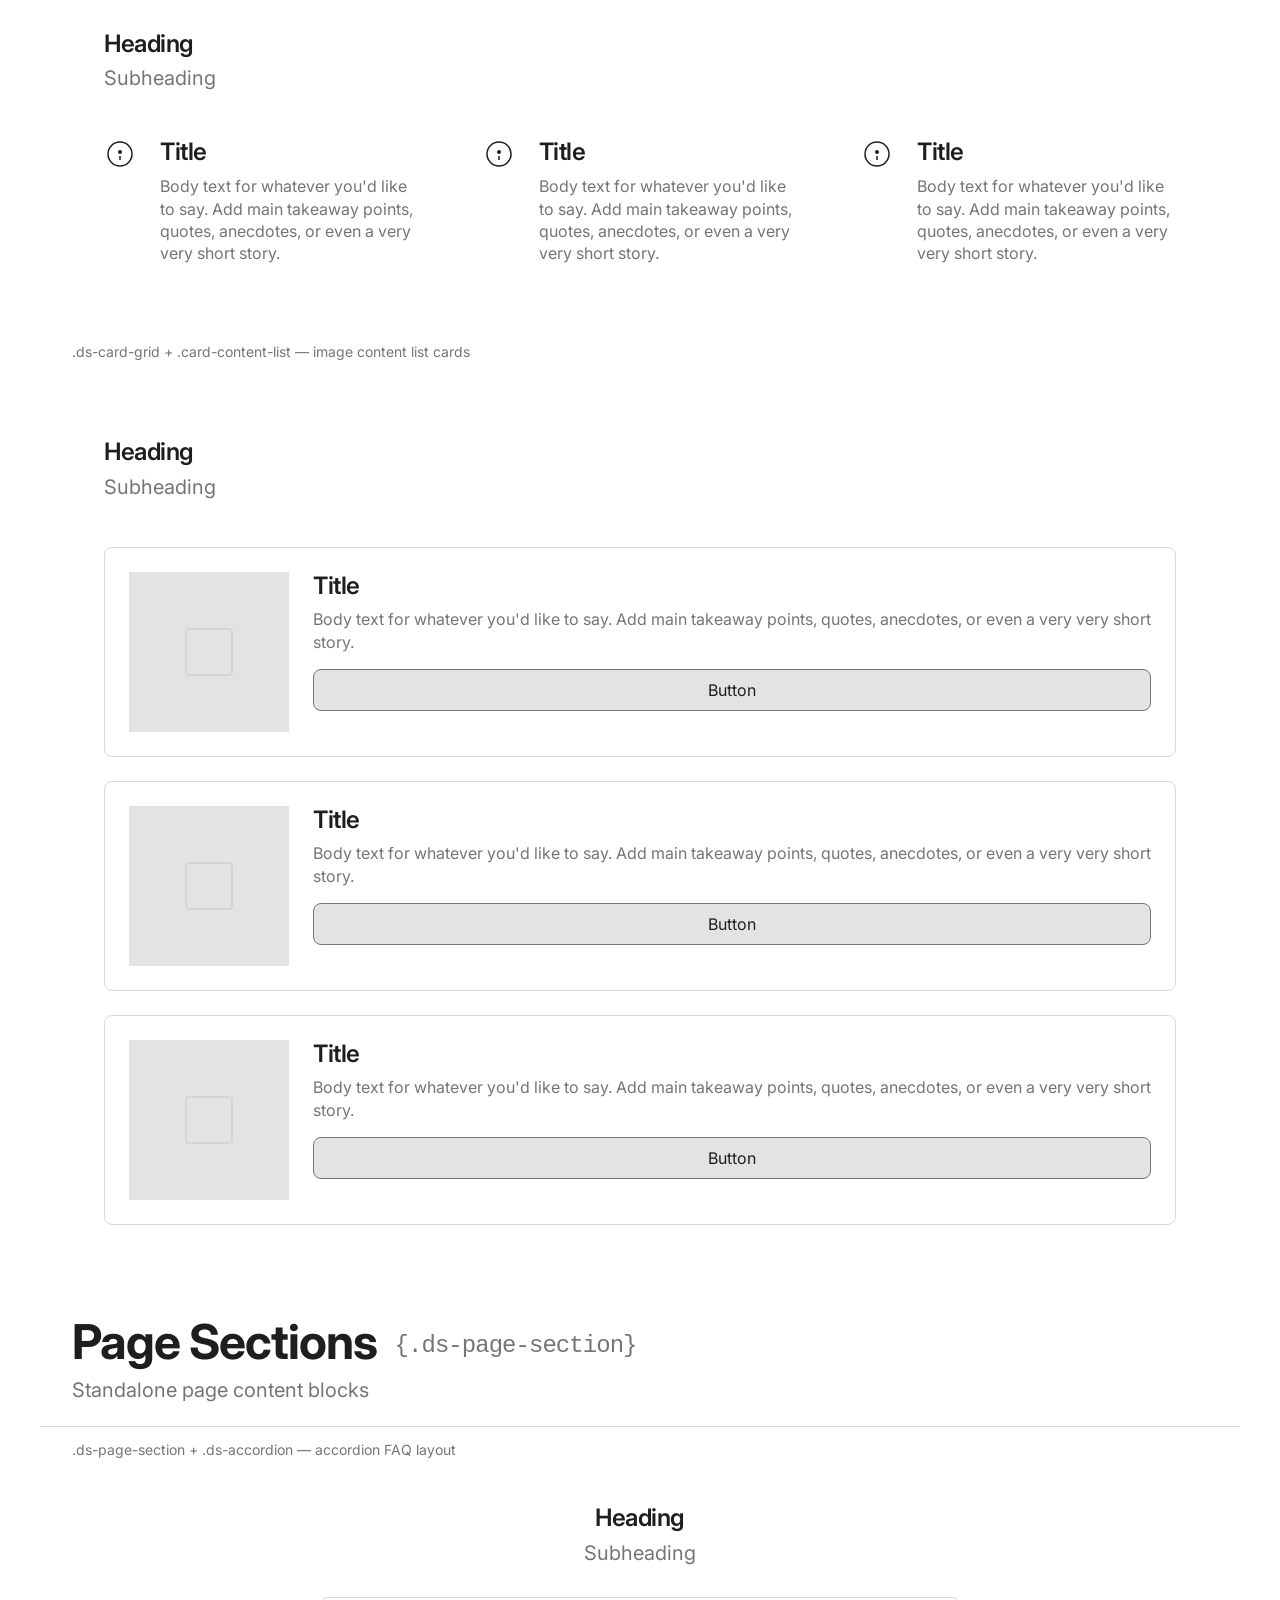
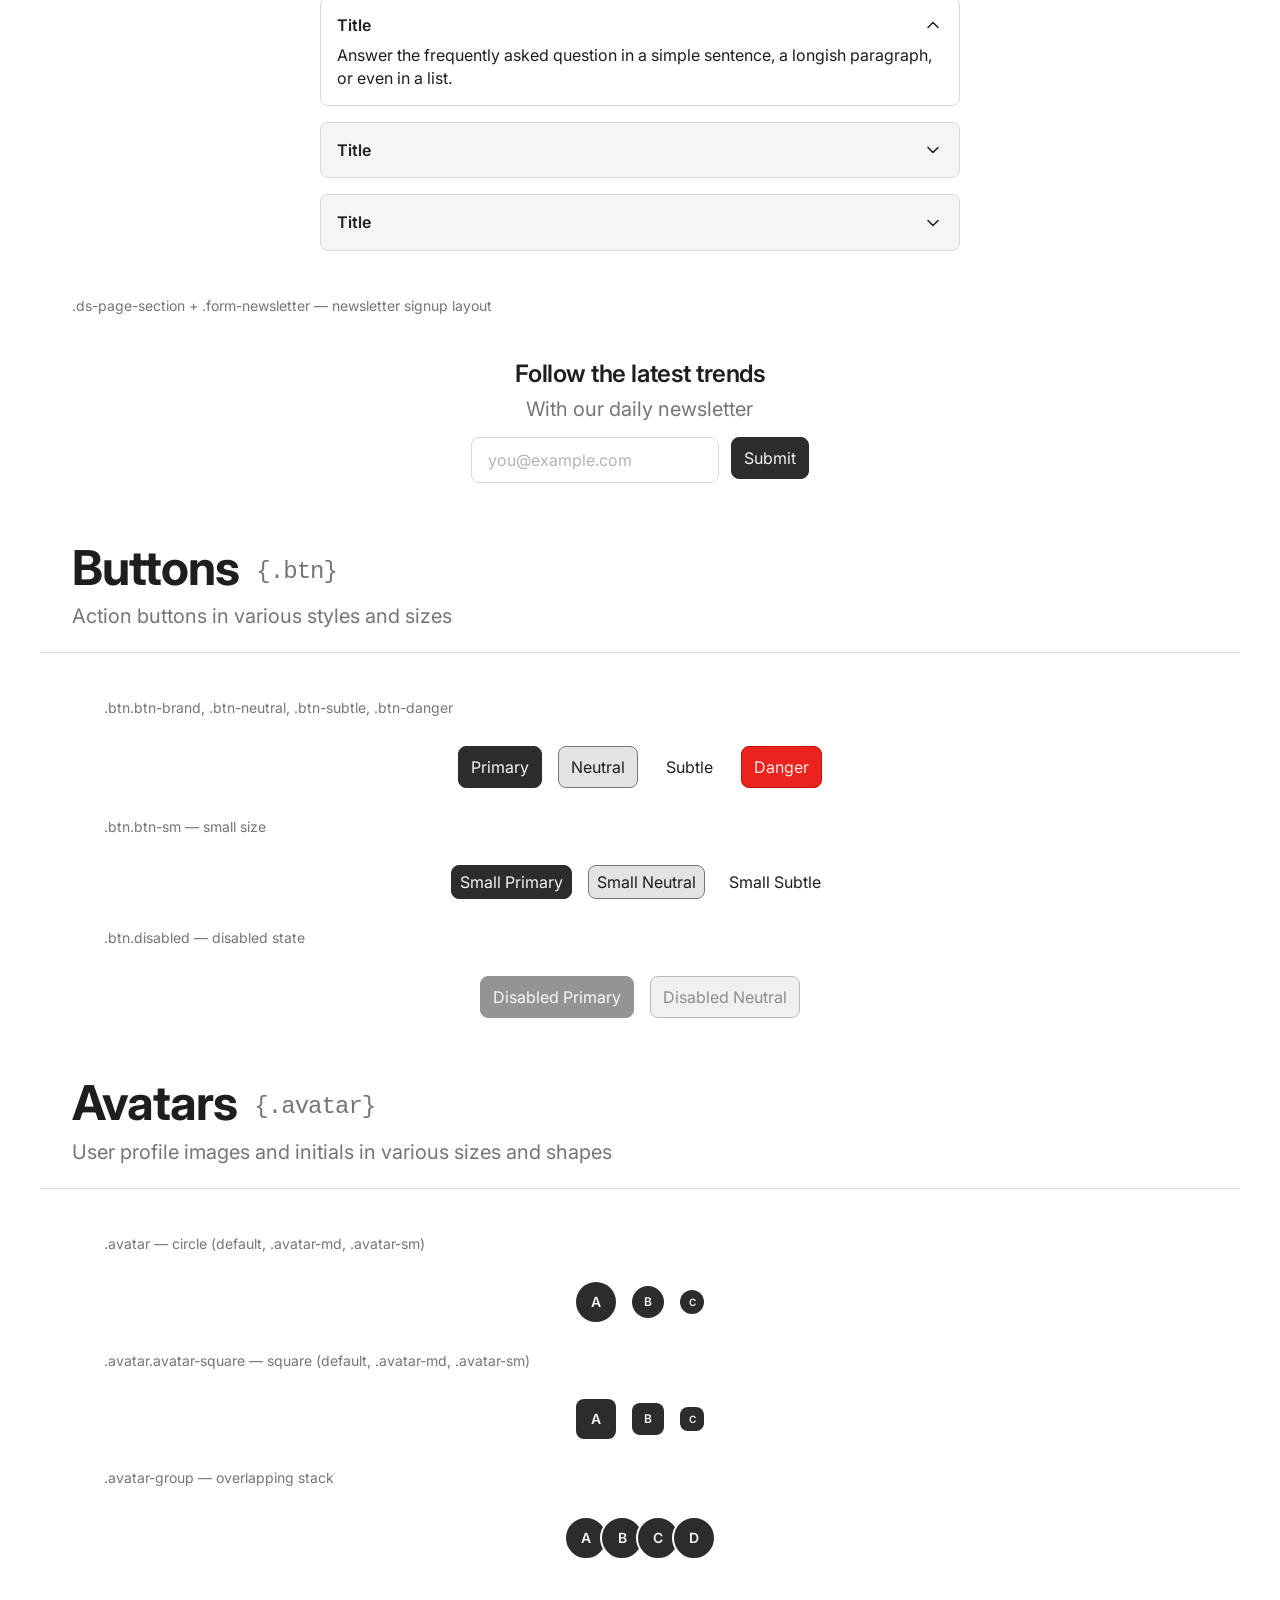
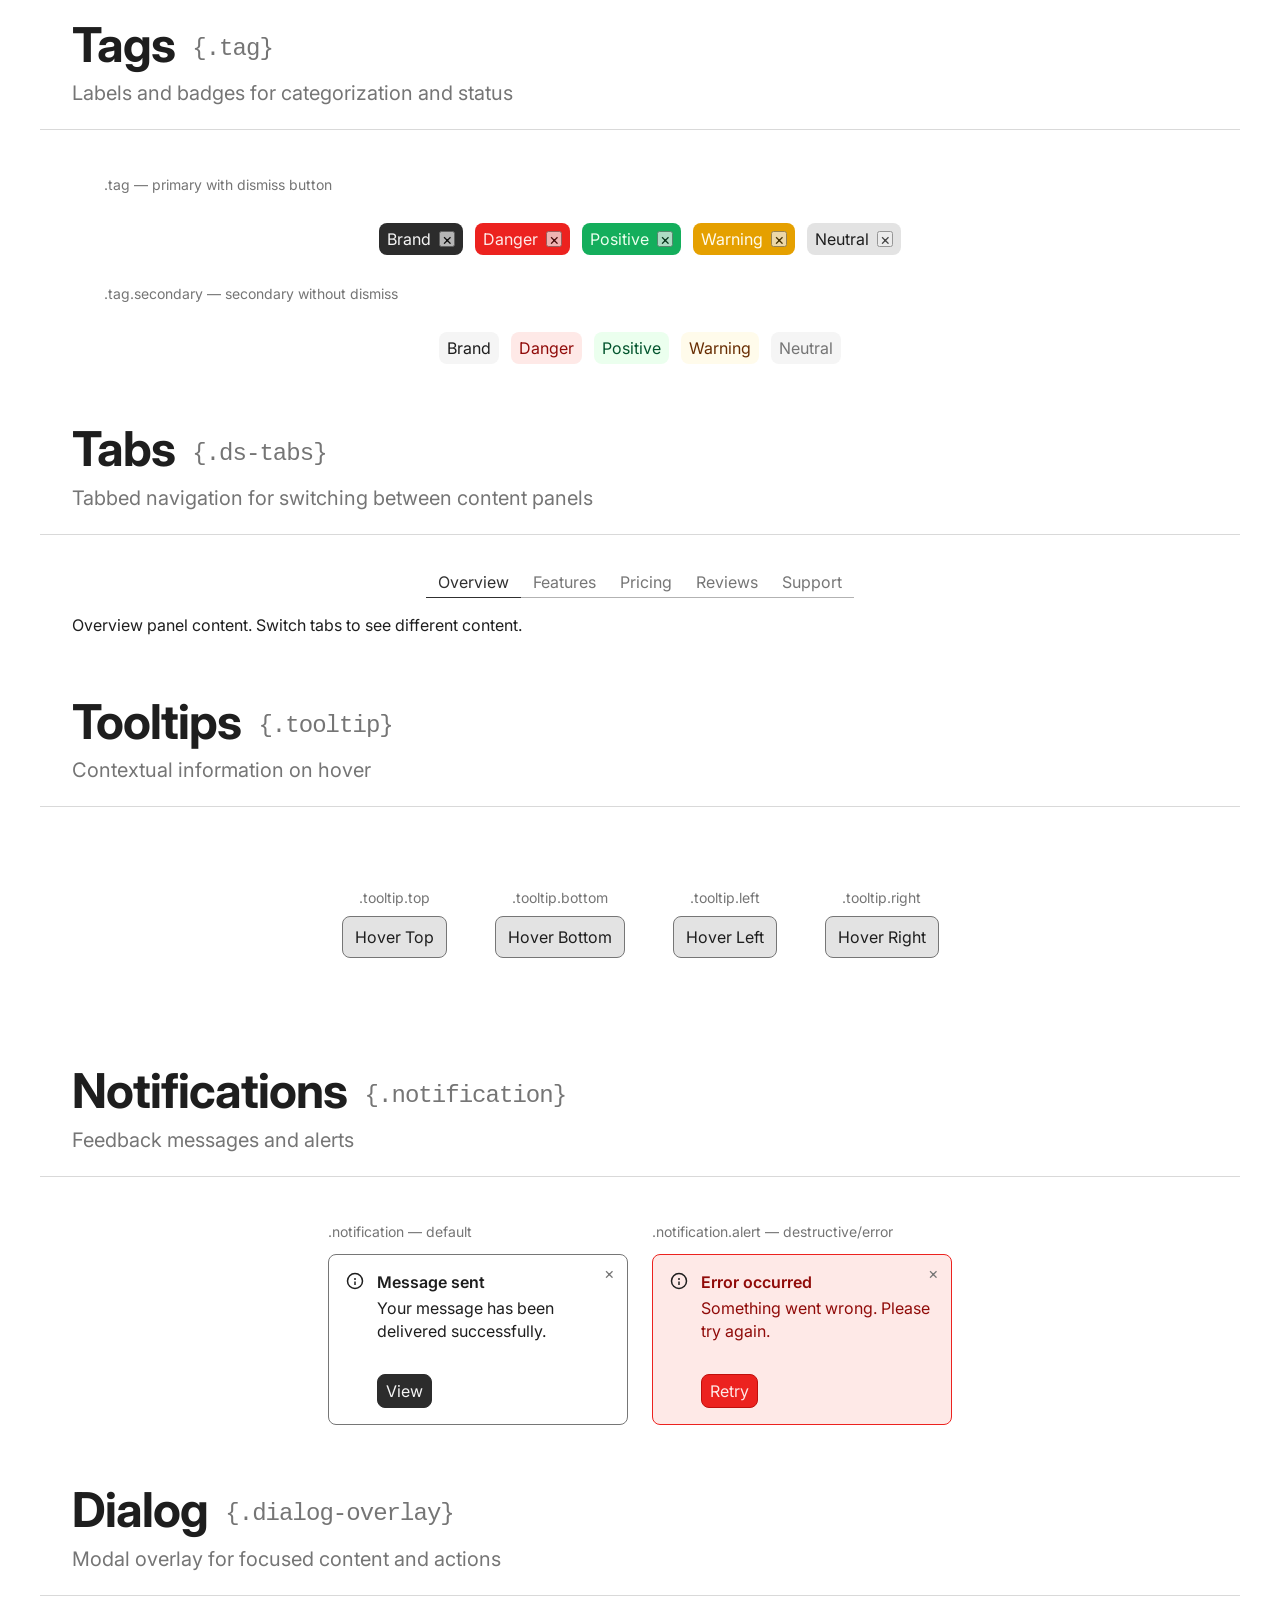
==== commit a4287d70: "Set up design system for CDN consumption via Netlify - Add CORS and cache-control headers for css/, " ====
--- a/index.html
+++ b/index.html
@@ -53,6 +53,37 @@
       <button class="btn btn-brand">Register</button>
     </div>
   </header>
+
+  <!-- ============================================================
+       GETTING STARTED
+       ============================================================ -->
+
+  <div class="section-divider">
+    <h2>Getting Started <code>{CDN usage}</code></h2>
+    <p>Use this design system in any project by adding these tags to your HTML</p>
+  </div>
+  <section class="ds-page-section gap-sm" style="max-width: 800px; align-items: flex-start;">
+    <pre style="width: 100%; background: var(--bg-secondary); border: var(--stroke-border) solid var(--border-default); border-radius: var(--radius-200); padding: var(--space-600); overflow-x: auto; font-family: var(--font-mono); font-size: var(--text-body-small); line-height: 1.6; color: var(--text-default);"><code>&lt;!-- CSS — add to &lt;head&gt; --&gt;
+&lt;link rel="stylesheet" href="https://YOUR_SITE.netlify.app/css/reset.css"&gt;
+&lt;link rel="stylesheet" href="https://YOUR_SITE.netlify.app/css/tokens.css"&gt;
+&lt;link rel="stylesheet" href="https://YOUR_SITE.netlify.app/css/components.css"&gt;
+
+&lt;!-- JS — add before &lt;/body&gt; --&gt;
+&lt;script src="https://YOUR_SITE.netlify.app/js/main.js"&gt;&lt;/script&gt;
+
+&lt;!-- Icons — individual SVG --&gt;
+&lt;img src="https://YOUR_SITE.netlify.app/icons/heart.svg" alt="heart"&gt;
+
+&lt;!-- Icons — SVG sprite --&gt;
+&lt;svg width="24" height="24" viewBox="0 0 24 24" fill="none"
+     stroke="currentColor" stroke-width="2"&gt;
+  &lt;use href="https://YOUR_SITE.netlify.app/icons-sprite.svg#heart"&gt;&lt;/use&gt;
+&lt;/svg&gt;</code></pre>
+    <p style="font-size: var(--text-body-small); color: var(--text-secondary); line-height: 1.5;">
+      Replace <code style="font-family: var(--font-mono); background: var(--bg-secondary); padding: 2px 6px; border-radius: 4px;">YOUR_SITE</code> with your Netlify subdomain.
+      A full starter template is available at <code style="font-family: var(--font-mono); background: var(--bg-secondary); padding: 2px 6px; border-radius: 4px;">/starter/index.html</code>.
+    </p>
+  </section>
 
   <!-- ============================================================
        COLOR TOKENS
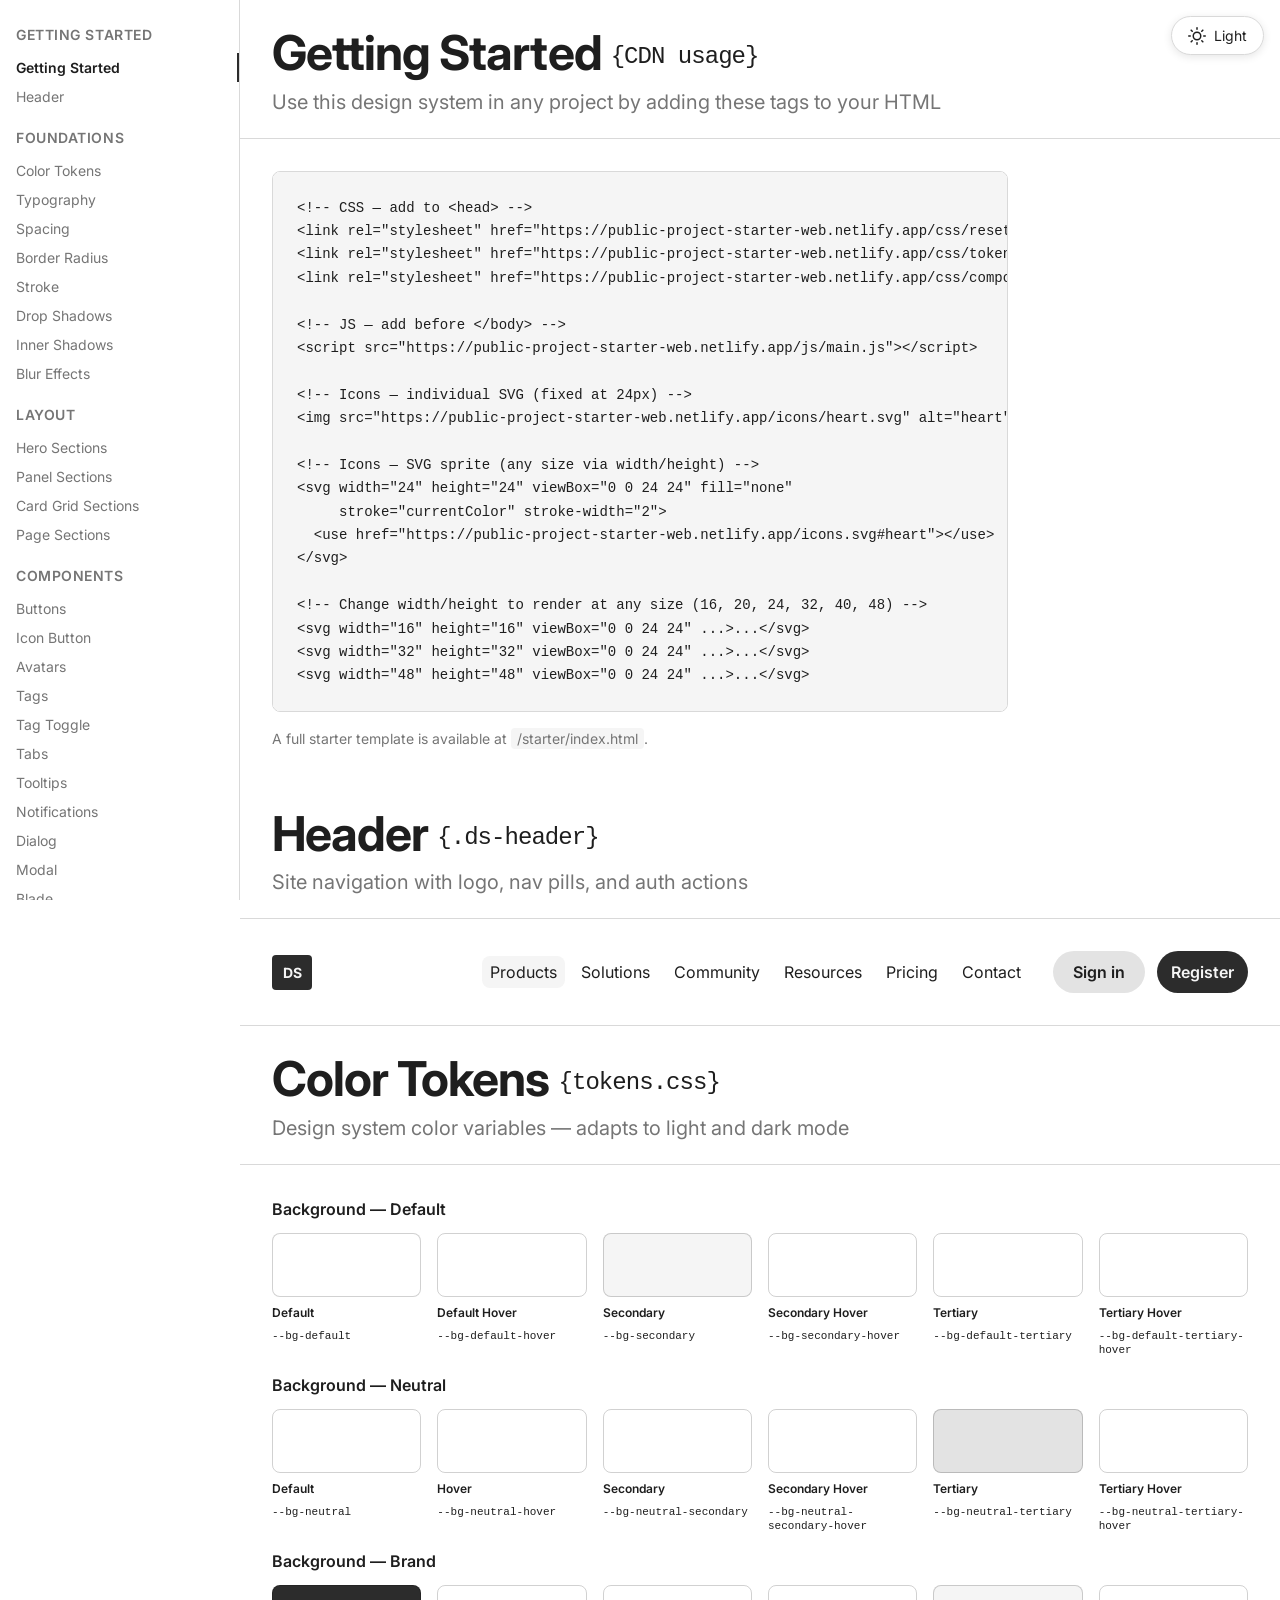
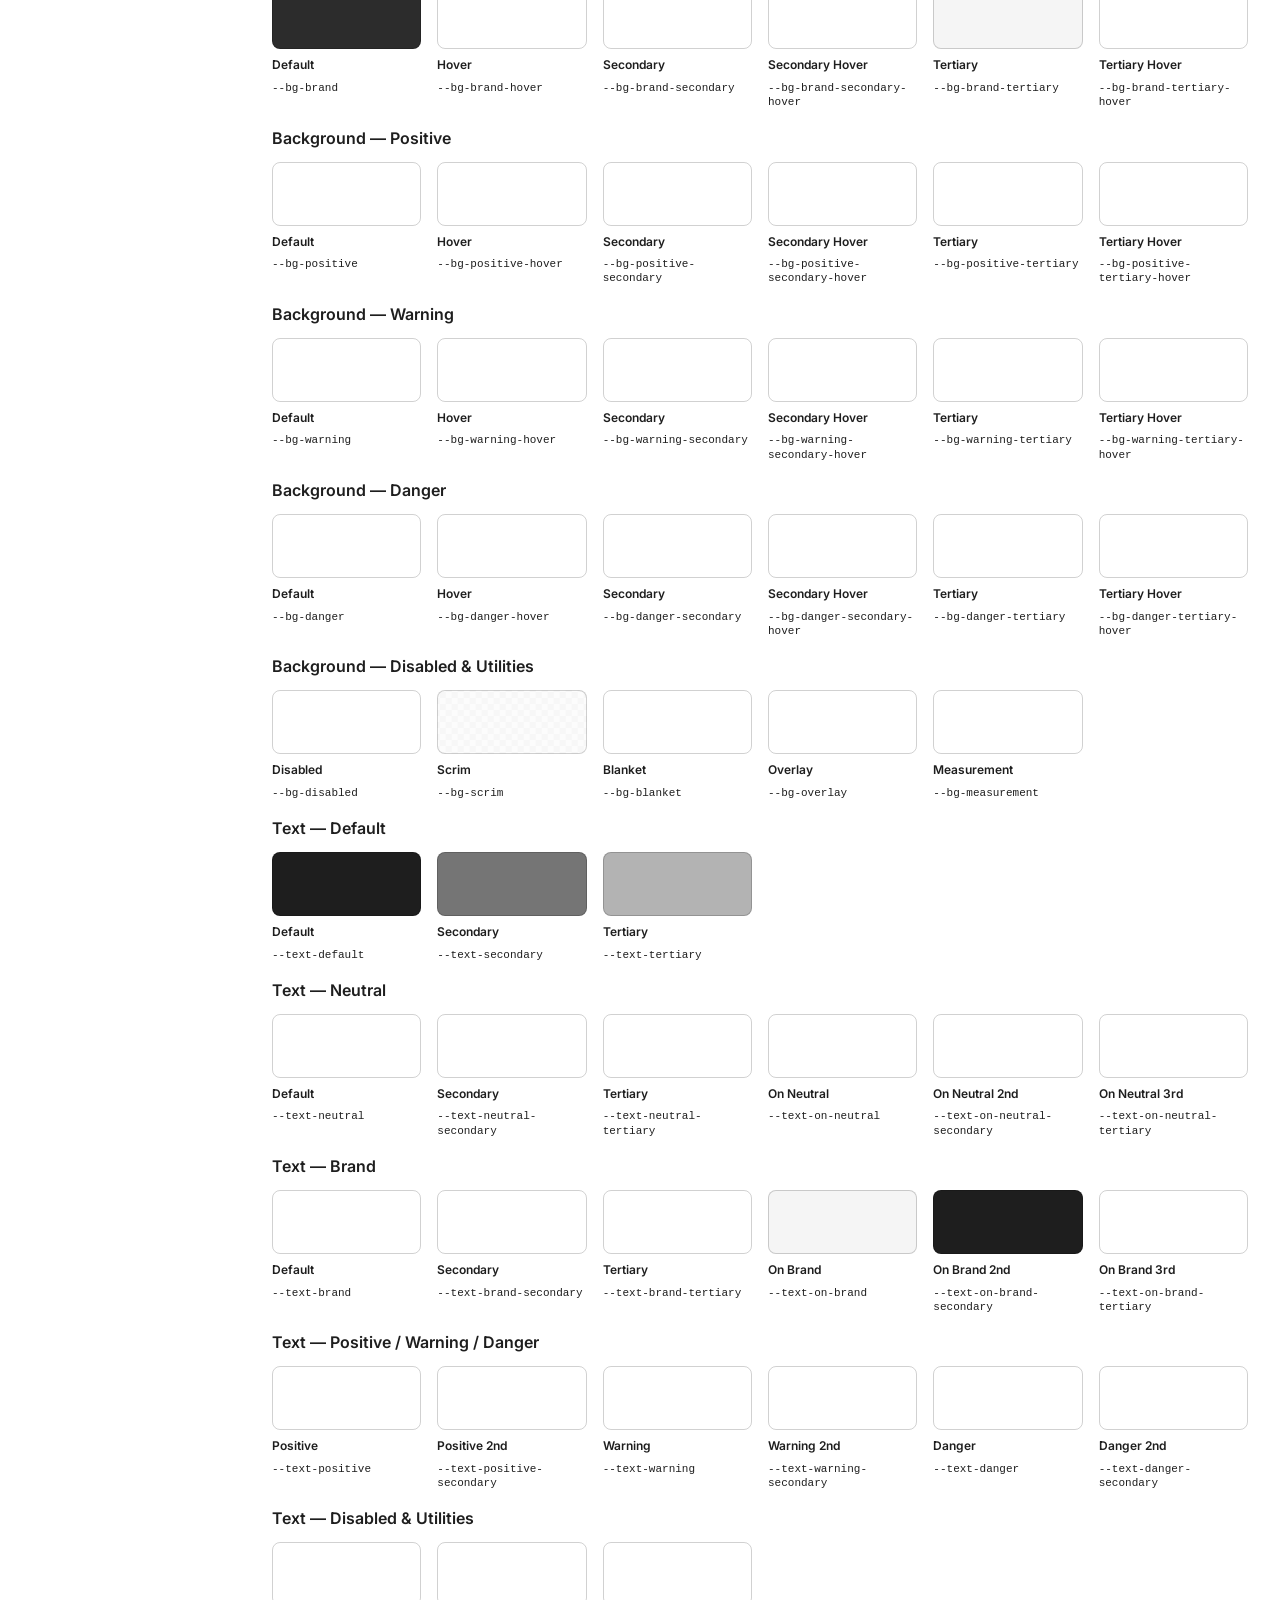
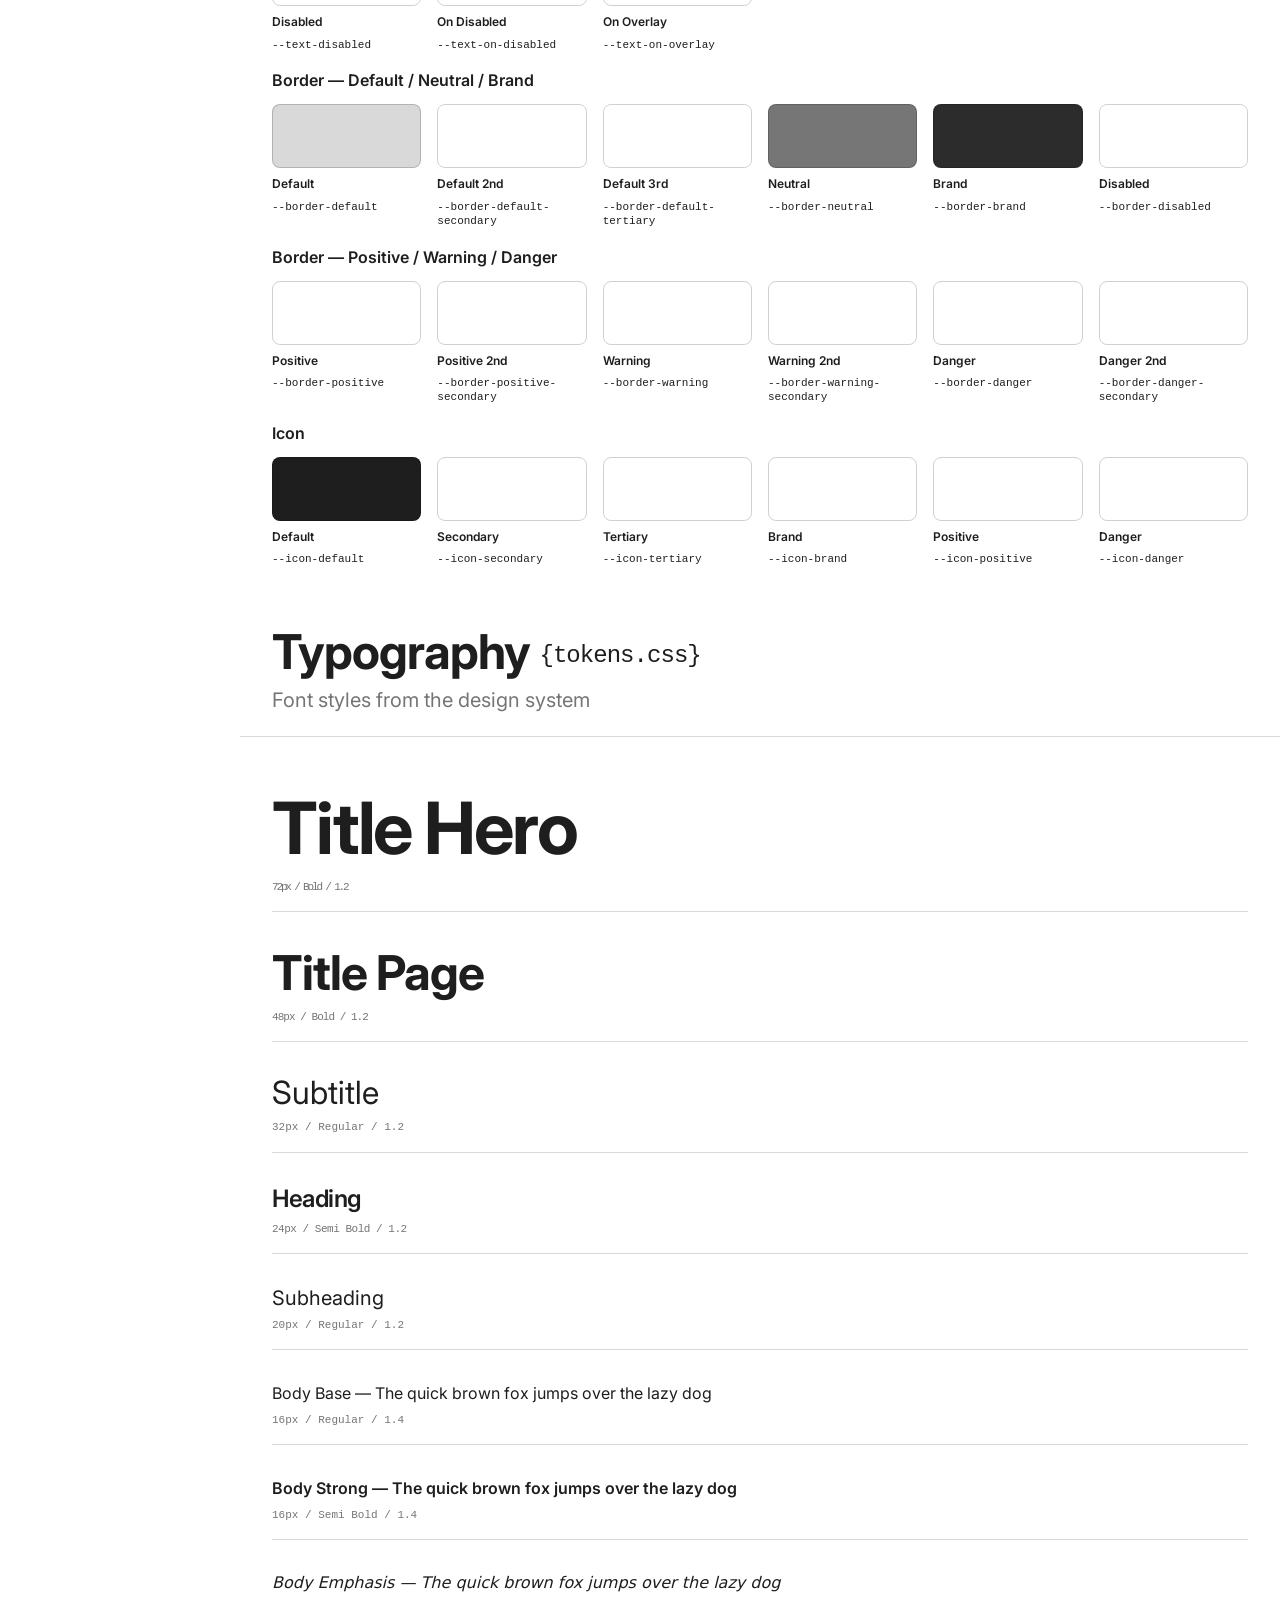
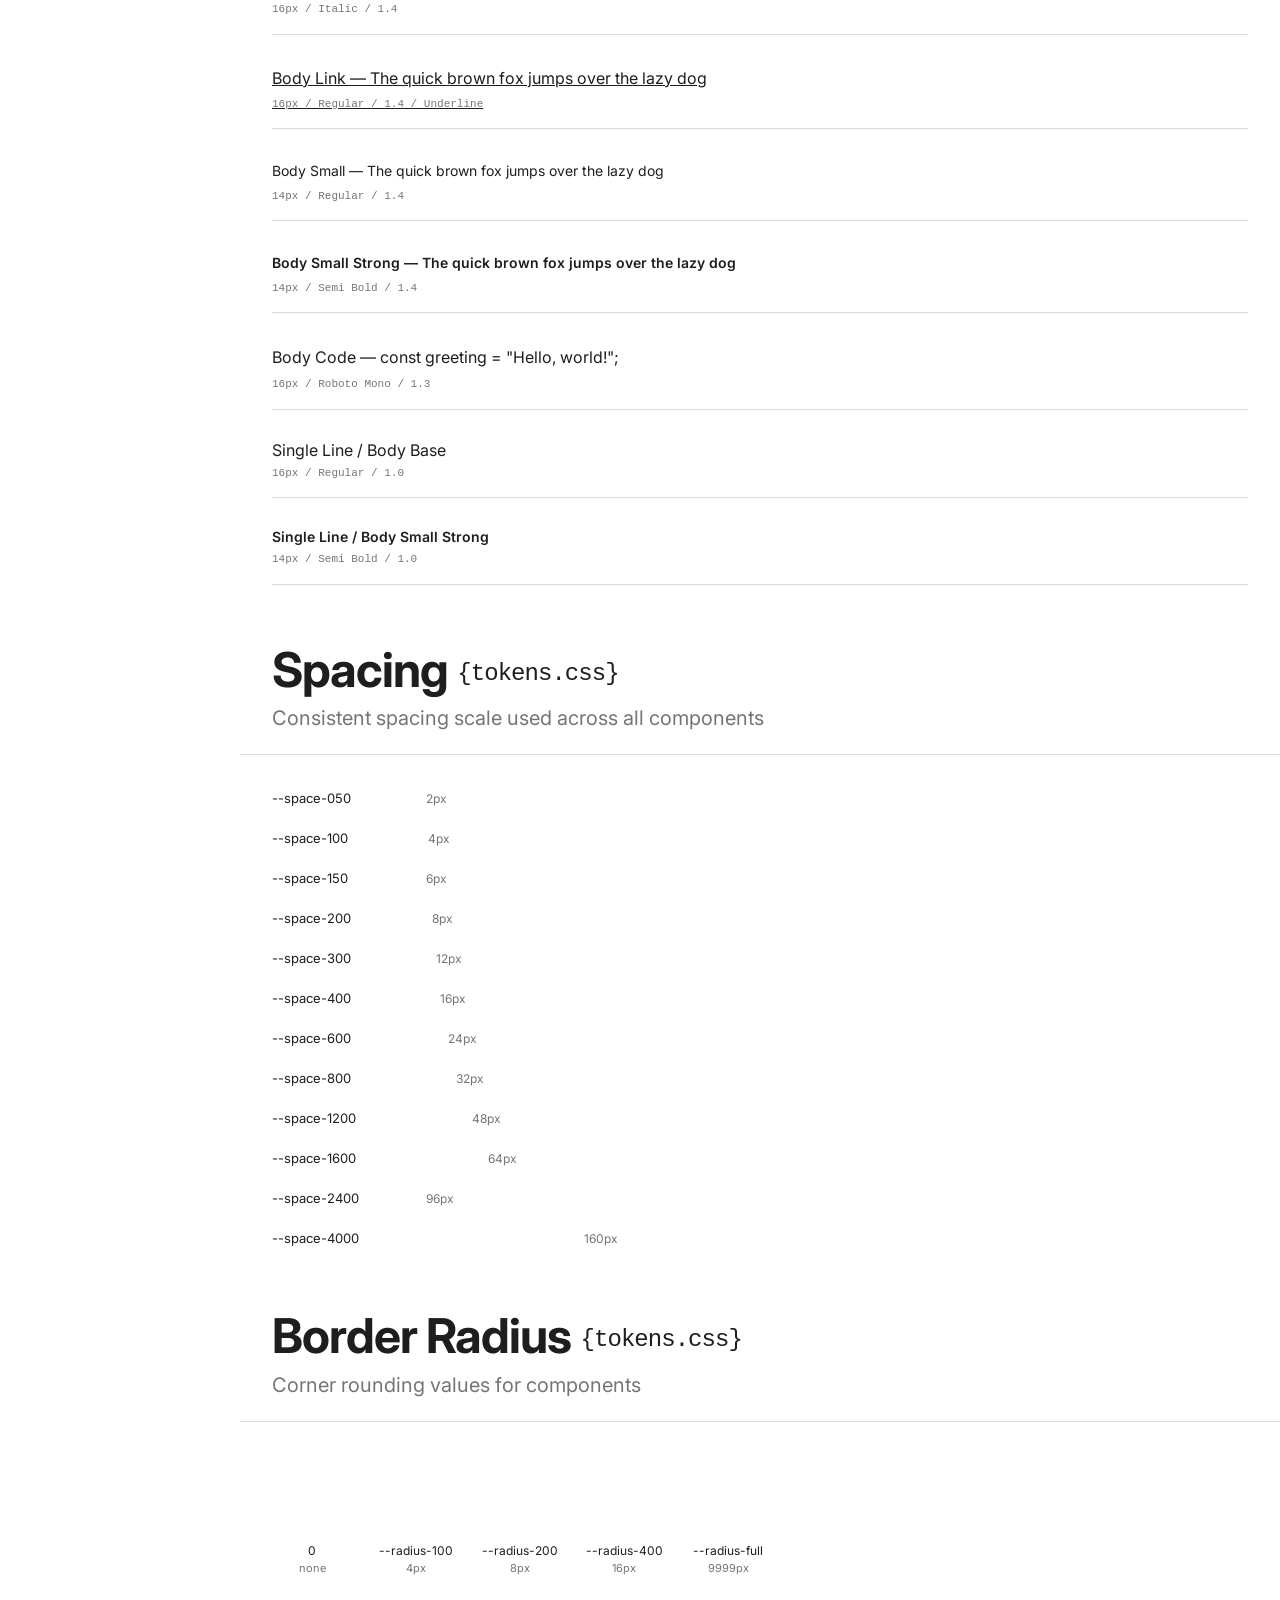
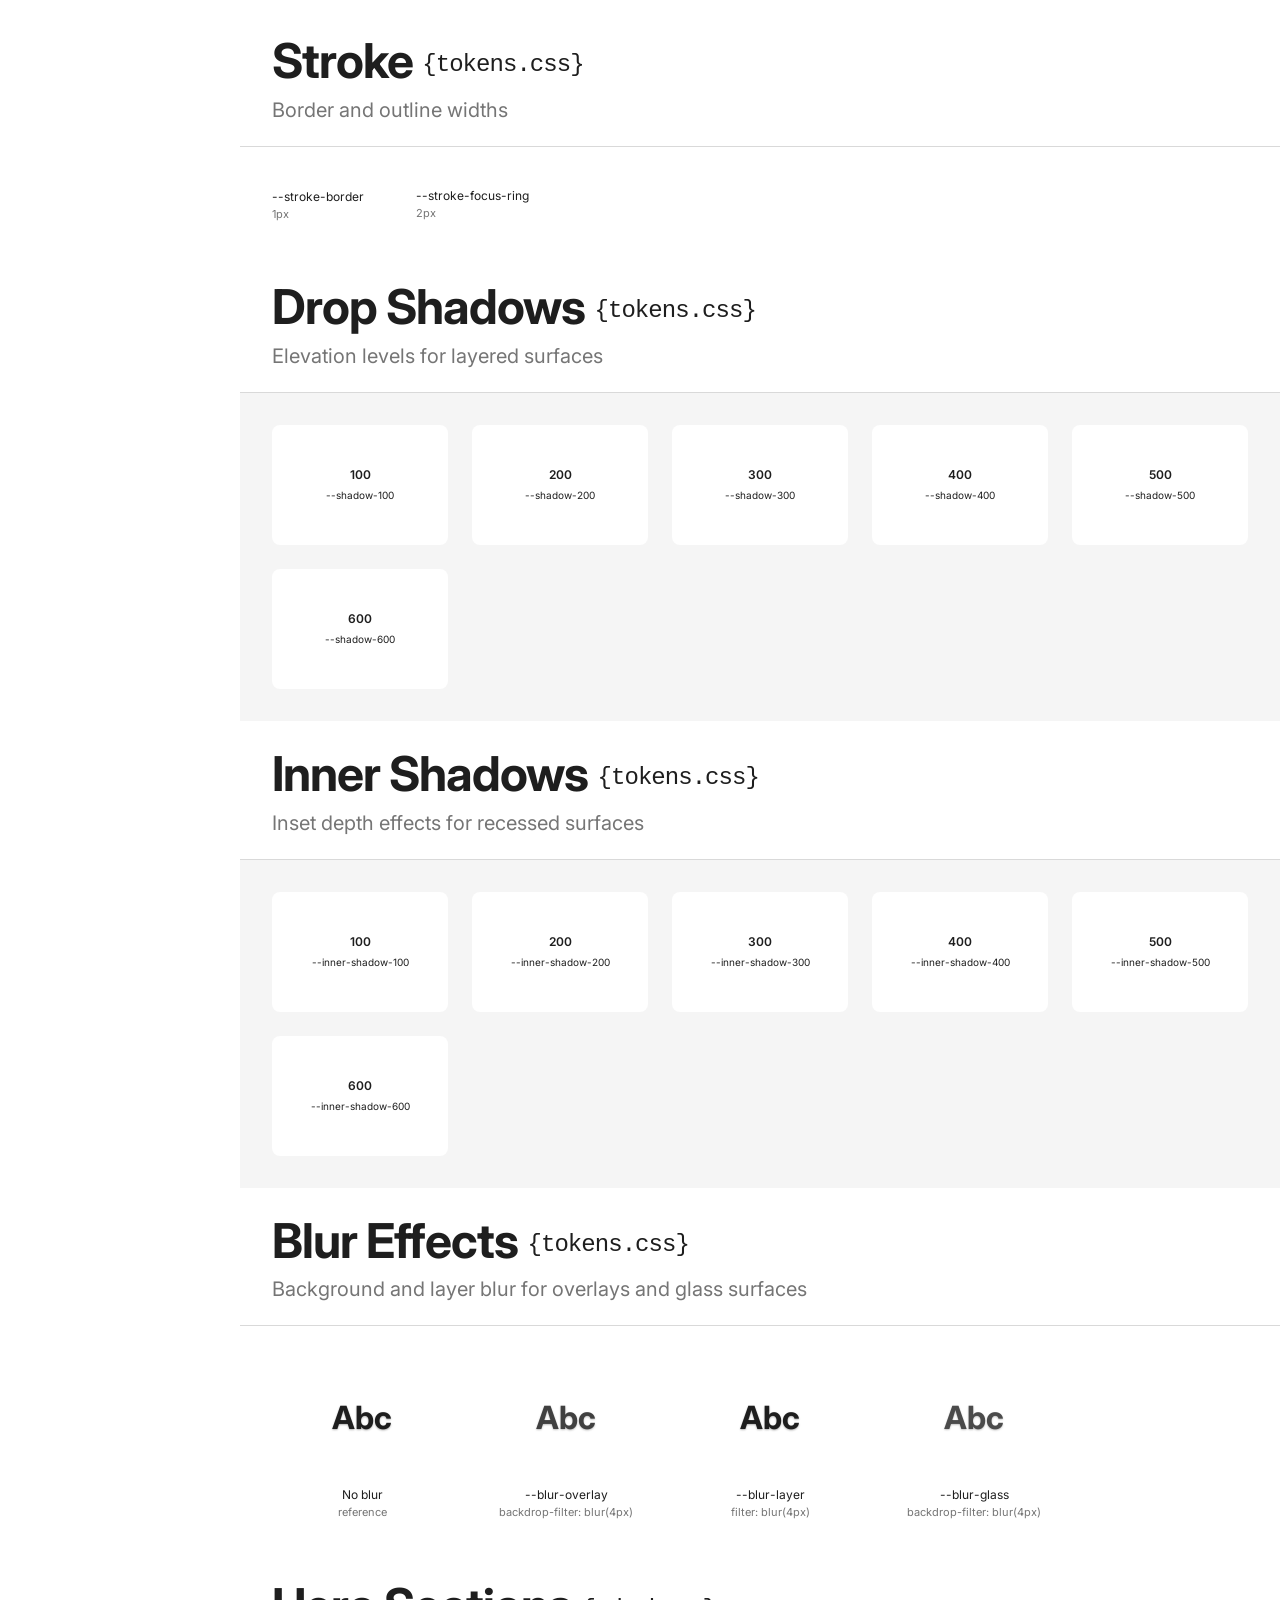
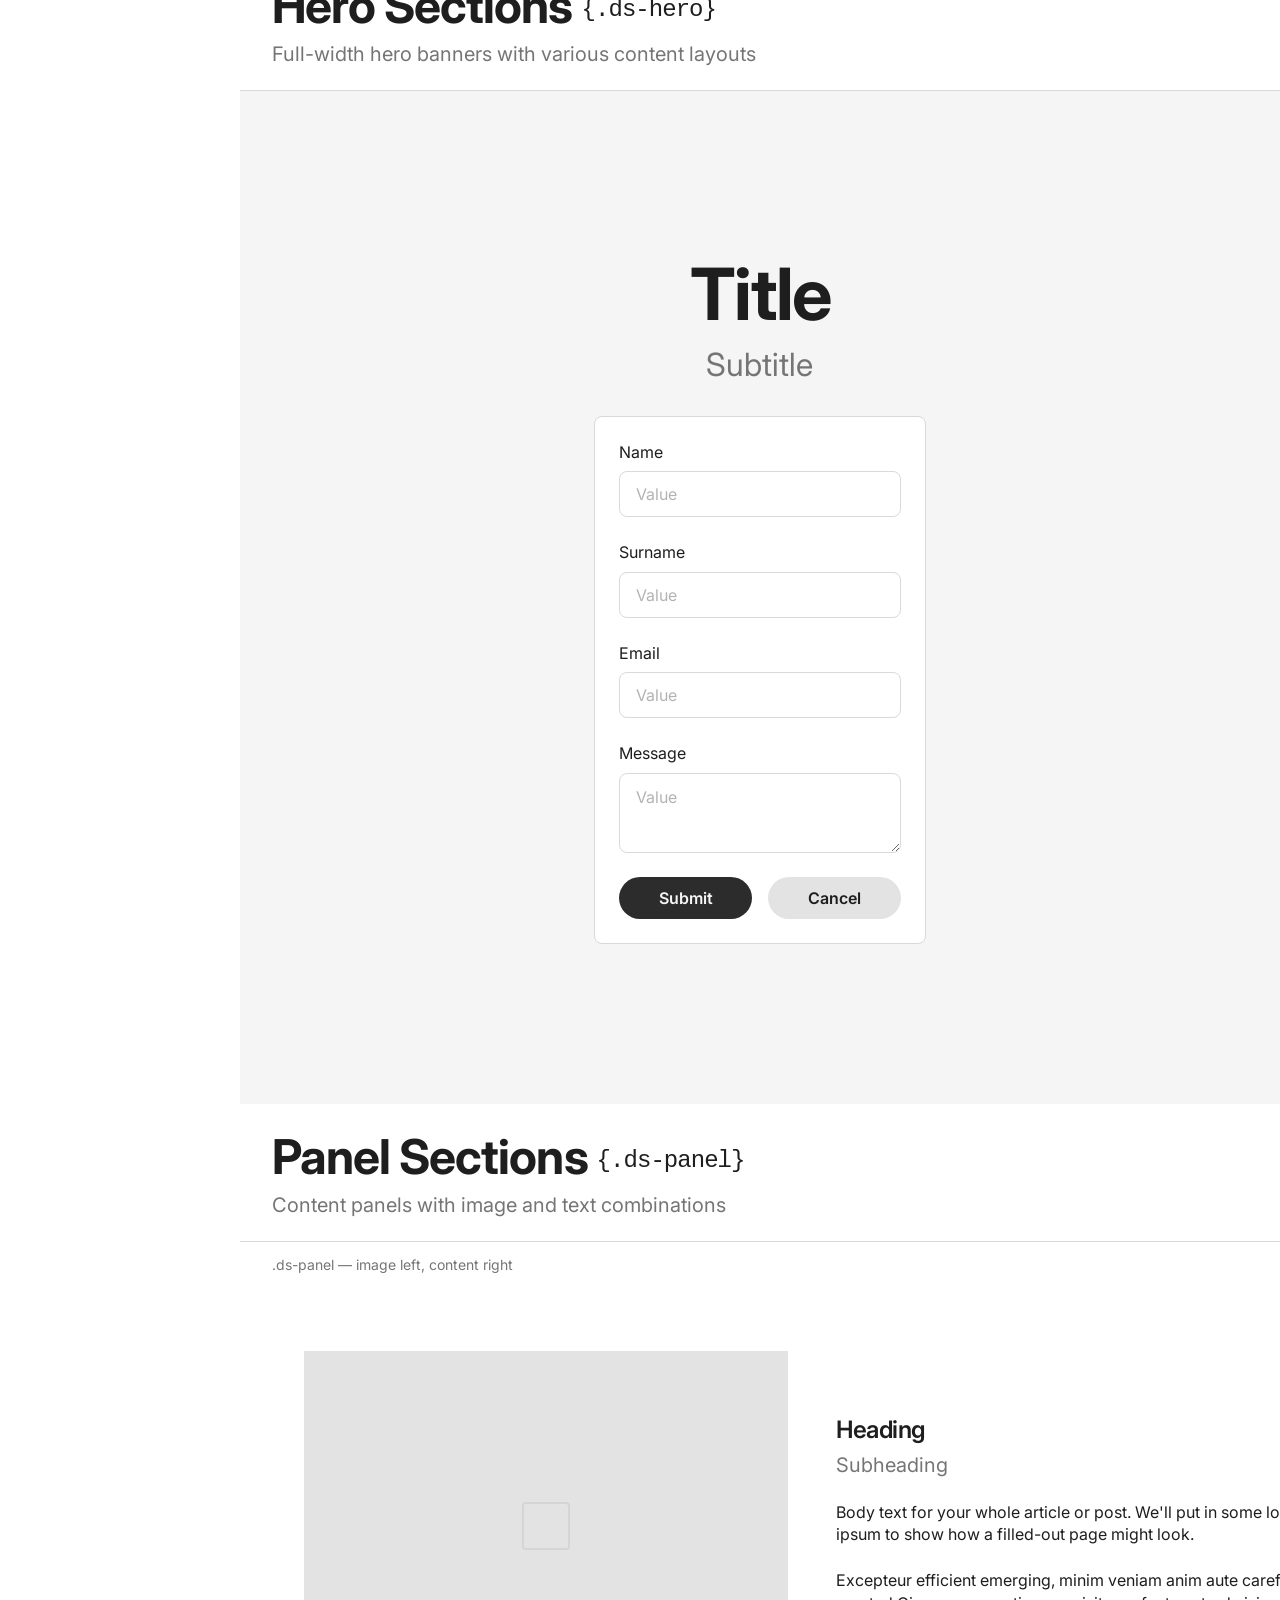
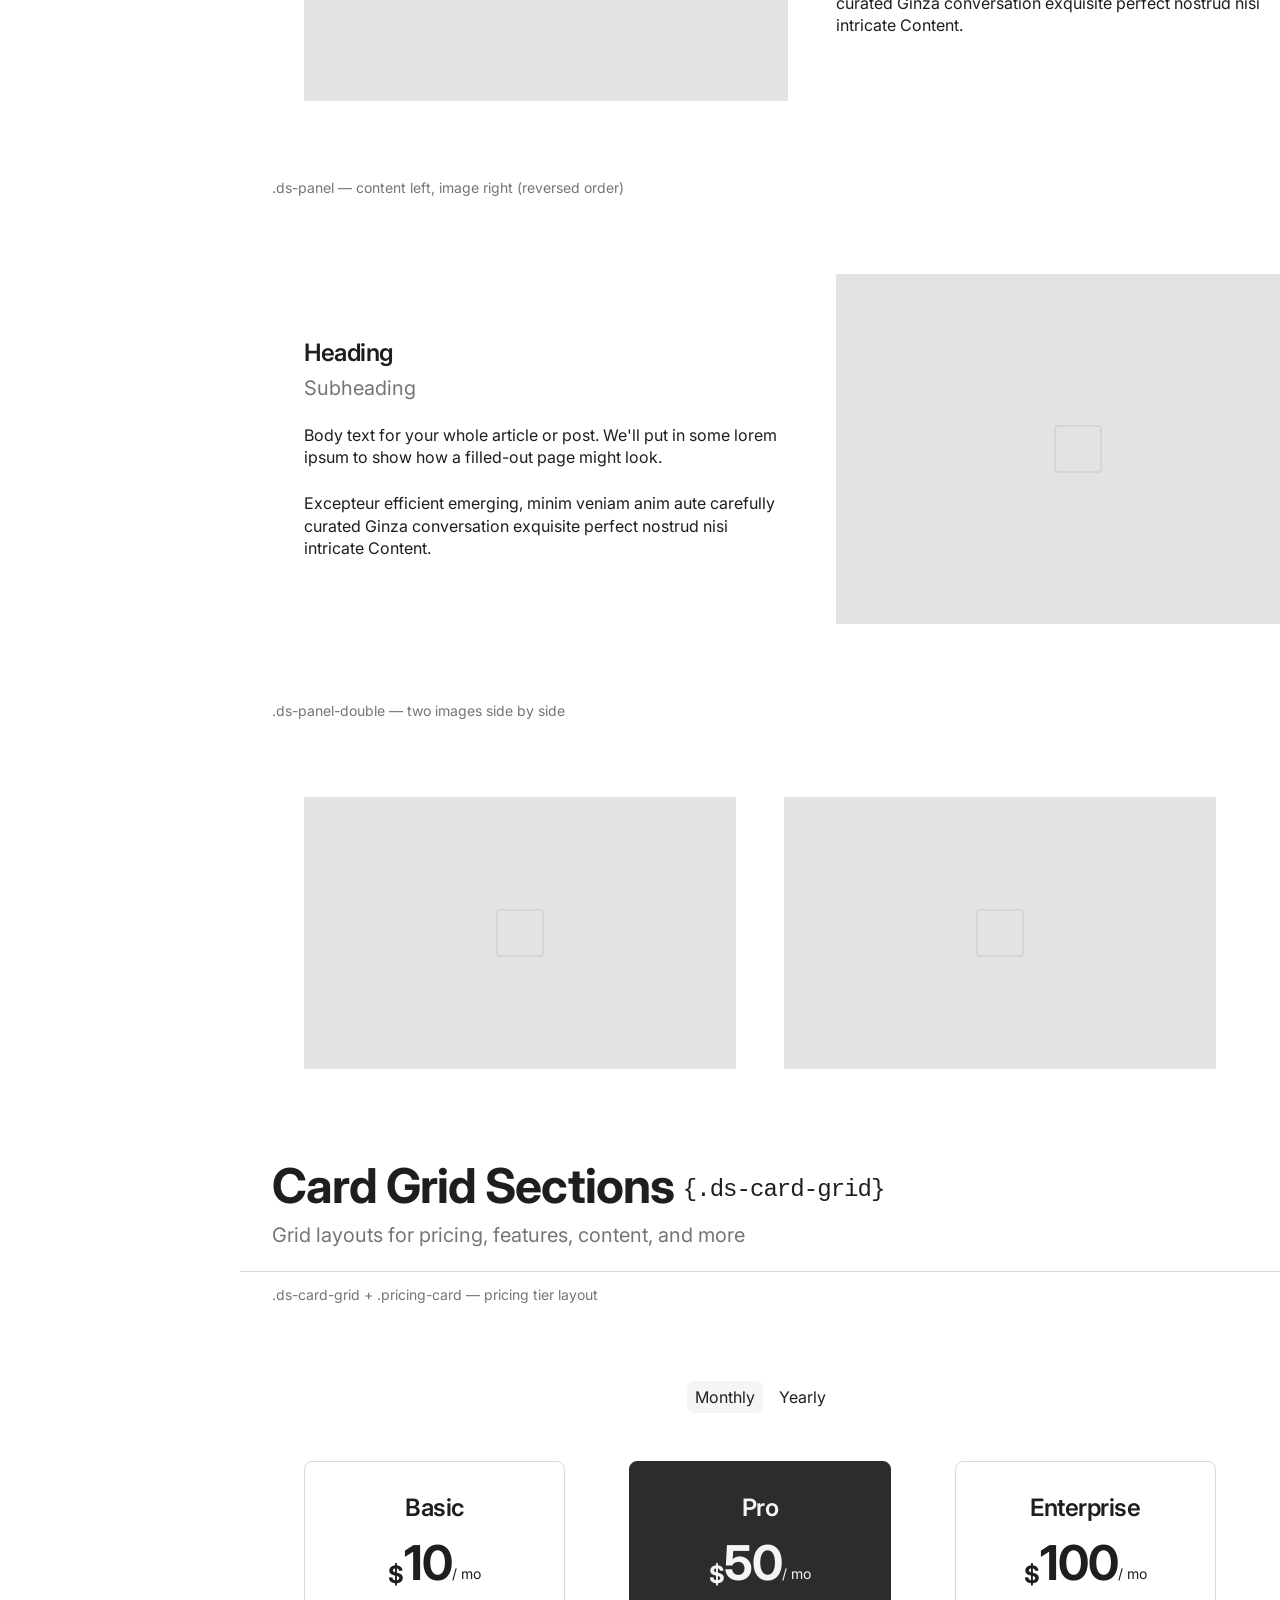
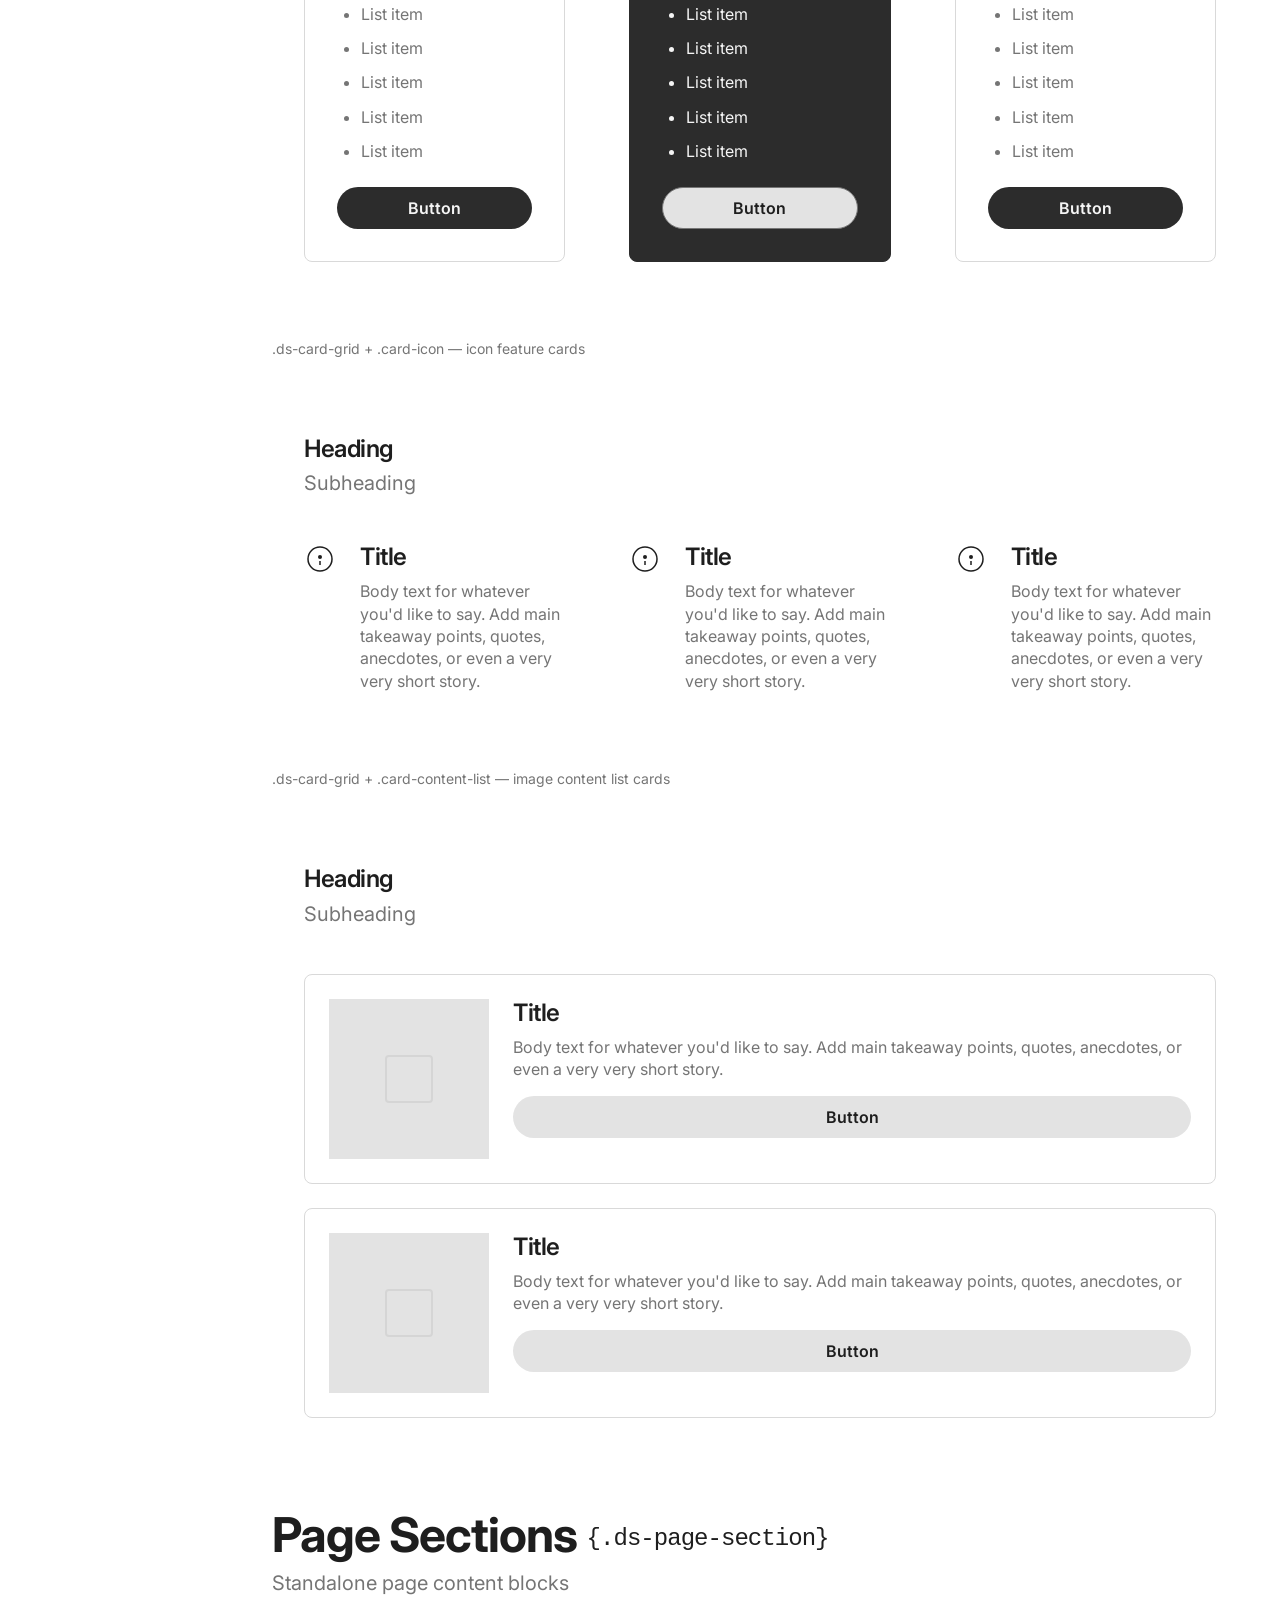
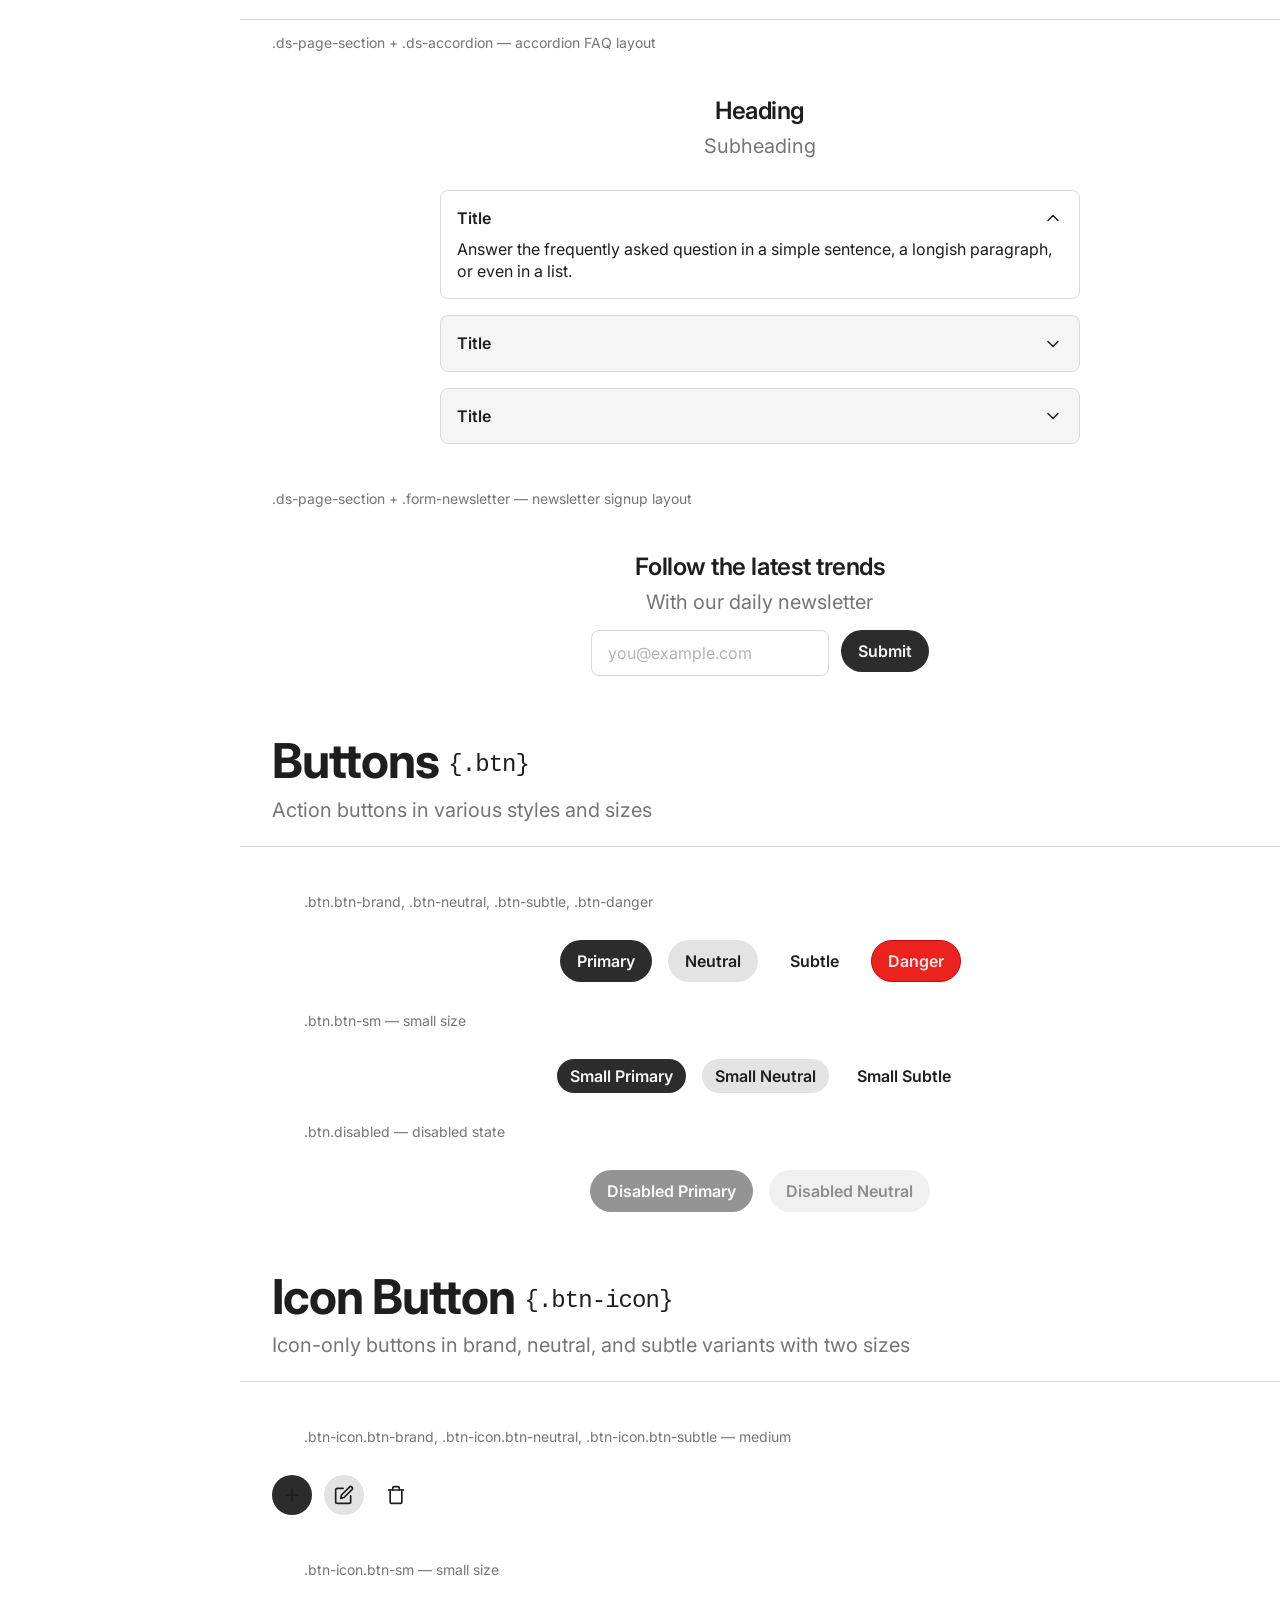
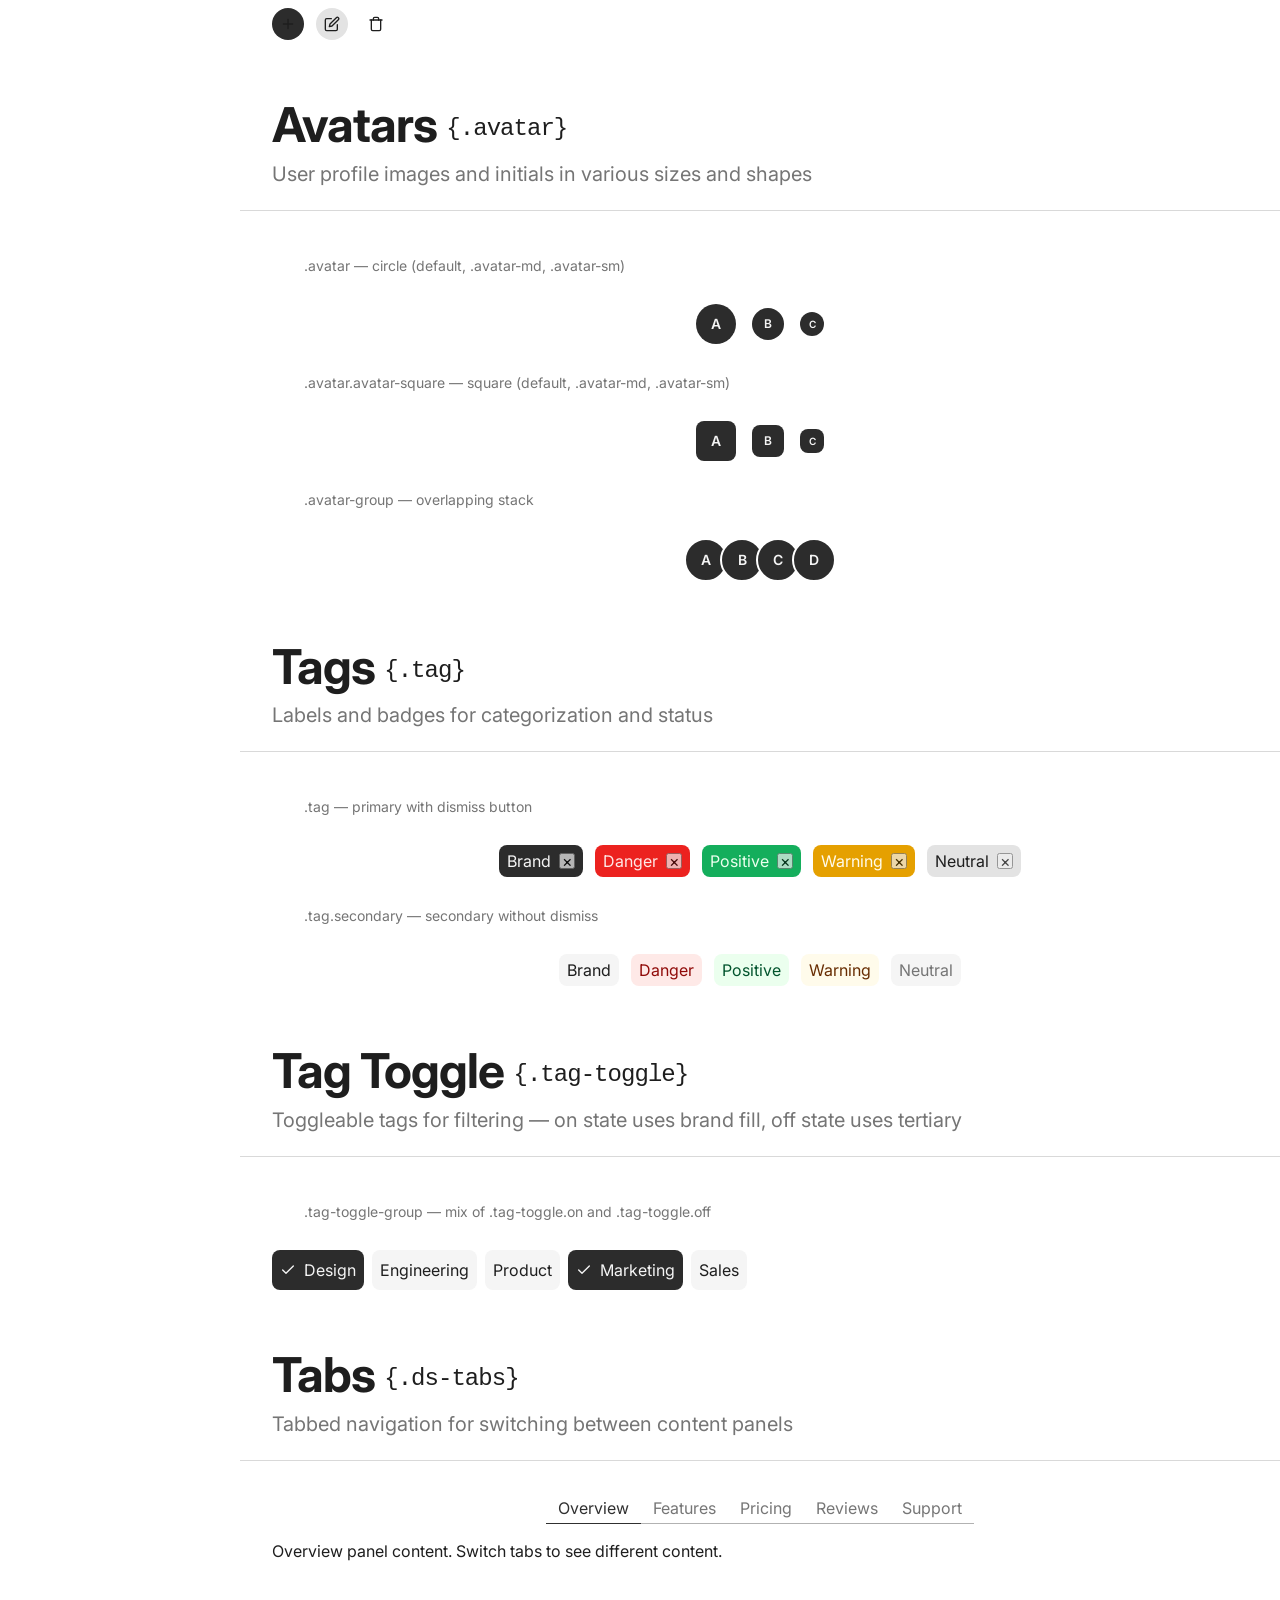
==== commit f26e9143: "Update buttons, custom selects, color-coded docs, and fix sidebar nav order - Remove borders from br" ====
--- a/index.html
+++ b/index.html
@@ -24,12 +24,122 @@
     <span class="toggle-label">Light</span>
   </button>
 
+  <div class="page-layout">
+    <nav class="sidebar-nav" id="sidebar-nav">
+      <div class="sidebar-nav-inner">
+
+        <div class="sidebar-nav-group">
+          <span class="sidebar-nav-heading">Getting Started</span>
+          <a class="menu-item" href="#getting-started">Getting Started</a>
+          <a class="menu-item" href="#header">Header</a>
+        </div>
+
+        <div class="sidebar-nav-group">
+          <span class="sidebar-nav-heading">Foundations</span>
+          <a class="menu-item" href="#color-tokens">Color Tokens</a>
+          <a class="menu-item" href="#typography">Typography</a>
+          <a class="menu-item" href="#spacing">Spacing</a>
+          <a class="menu-item" href="#border-radius">Border Radius</a>
+          <a class="menu-item" href="#stroke">Stroke</a>
+          <a class="menu-item" href="#drop-shadows">Drop Shadows</a>
+          <a class="menu-item" href="#inner-shadows">Inner Shadows</a>
+          <a class="menu-item" href="#blur-effects">Blur Effects</a>
+        </div>
+
+        <div class="sidebar-nav-group">
+          <span class="sidebar-nav-heading">Layout</span>
+          <a class="menu-item" href="#hero-sections">Hero Sections</a>
+          <a class="menu-item" href="#panel-sections">Panel Sections</a>
+          <a class="menu-item" href="#card-grid-sections">Card Grid Sections</a>
+          <a class="menu-item" href="#page-sections">Page Sections</a>
+        </div>
+
+        <div class="sidebar-nav-group">
+          <span class="sidebar-nav-heading">Components</span>
+          <a class="menu-item" href="#buttons">Buttons</a>
+          <a class="menu-item" href="#icon-button">Icon Button</a>
+          <a class="menu-item" href="#avatars">Avatars</a>
+          <a class="menu-item" href="#tags">Tags</a>
+          <a class="menu-item" href="#tag-toggle">Tag Toggle</a>
+          <a class="menu-item" href="#tabs">Tabs</a>
+          <a class="menu-item" href="#tooltips">Tooltips</a>
+          <a class="menu-item" href="#notifications">Notifications</a>
+          <a class="menu-item" href="#dialog">Dialog</a>
+          <a class="menu-item" href="#modal">Modal</a>
+          <a class="menu-item" href="#blade">Blade</a>
+          <a class="menu-item" href="#list-row">List Row</a>
+          <a class="menu-item" href="#table">Table</a>
+          <a class="menu-item" href="#checkbox-field">Checkbox</a>
+          <a class="menu-item" href="#radio-field">Radio</a>
+          <a class="menu-item" href="#select-field">Select</a>
+          <a class="menu-item" href="#switch-field">Switch</a>
+          <a class="menu-item" href="#search-input">Search</a>
+          <a class="menu-item" href="#menu">Menu</a>
+          <a class="menu-item" href="#popover">Popover</a>
+          <a class="menu-item" href="#pagination">Pagination</a>
+        </div>
+
+        <div class="sidebar-nav-group">
+          <span class="sidebar-nav-heading">Icons</span>
+          <a class="menu-item" href="#icons">Icons</a>
+        </div>
+
+        <div class="sidebar-nav-group">
+          <span class="sidebar-nav-heading">Examples</span>
+          <a class="menu-item" href="#examples">Overview</a>
+          <a class="menu-item" href="#page-newsletter">Page Newsletter</a>
+          <a class="menu-item" href="#page-product">Page Product</a>
+          <a class="menu-item" href="#page-product-results">Product Results</a>
+          <a class="menu-item" href="#ai-chatbot">AI Chatbot</a>
+          <a class="menu-item" href="#footer">Footer</a>
+        </div>
+
+      </div>
+    </nav>
+
+    <main class="page-content">
+
+  <!-- ============================================================
+       GETTING STARTED
+       ============================================================ -->
+
+  <div class="section-divider" id="getting-started">
+    <h2>Getting Started <code class="ref-other">{CDN usage}</code></h2>
+    <p>Use this design system in any project by adding these tags to your HTML</p>
+  </div>
+  <section class="ds-page-section gap-sm" style="max-width: 800px; align-items: flex-start;">
+    <pre style="width: 100%; background: var(--bg-secondary); border: var(--stroke-border) solid var(--border-default); border-radius: var(--radius-200); padding: var(--space-600); overflow-x: auto; font-family: var(--font-mono); font-size: var(--text-body-small); line-height: 1.6; color: var(--text-default);"><code>&lt;!-- CSS — add to &lt;head&gt; --&gt;
+&lt;link rel="stylesheet" href="https://public-project-starter-web.netlify.app/css/reset.css"&gt;
+&lt;link rel="stylesheet" href="https://public-project-starter-web.netlify.app/css/tokens.css"&gt;
+&lt;link rel="stylesheet" href="https://public-project-starter-web.netlify.app/css/components.css"&gt;
+
+&lt;!-- JS — add before &lt;/body&gt; --&gt;
+&lt;script src="https://public-project-starter-web.netlify.app/js/main.js"&gt;&lt;/script&gt;
+
+&lt;!-- Icons — individual SVG (fixed at 24px) --&gt;
+&lt;img src="https://public-project-starter-web.netlify.app/icons/heart.svg" alt="heart"&gt;
+
+&lt;!-- Icons — SVG sprite (any size via width/height) --&gt;
+&lt;svg width="24" height="24" viewBox="0 0 24 24" fill="none"
+     stroke="currentColor" stroke-width="2"&gt;
+  &lt;use href="https://public-project-starter-web.netlify.app/icons.svg#heart"&gt;&lt;/use&gt;
+&lt;/svg&gt;
+
+&lt;!-- Change width/height to render at any size (16, 20, 24, 32, 40, 48) --&gt;
+&lt;svg width="16" height="16" viewBox="0 0 24 24" ...&gt;...&lt;/svg&gt;
+&lt;svg width="32" height="32" viewBox="0 0 24 24" ...&gt;...&lt;/svg&gt;
+&lt;svg width="48" height="48" viewBox="0 0 24 24" ...&gt;...&lt;/svg&gt;</code></pre>
+    <p style="font-size: var(--text-body-small); color: var(--text-secondary); line-height: 1.5;">
+      A full starter template is available at <code style="font-family: var(--font-mono); background: var(--bg-secondary); padding: 2px 6px; border-radius: 4px;">/starter/index.html</code>.
+    </p>
+  </section>
+
   <!-- ============================================================
        HEADER
        ============================================================ -->
 
-  <div class="section-divider">
-    <h2>Header <code>{.ds-header}</code></h2>
+  <div class="section-divider" id="header">
+    <h2>Header <code class="ref-class">{.ds-header}</code></h2>
     <p>Site navigation with logo, nav pills, and auth actions</p>
   </div>
 
@@ -55,42 +165,11 @@
   </header>
 
   <!-- ============================================================
-       GETTING STARTED
-       ============================================================ -->
-
-  <div class="section-divider">
-    <h2>Getting Started <code>{CDN usage}</code></h2>
-    <p>Use this design system in any project by adding these tags to your HTML</p>
-  </div>
-  <section class="ds-page-section gap-sm" style="max-width: 800px; align-items: flex-start;">
-    <pre style="width: 100%; background: var(--bg-secondary); border: var(--stroke-border) solid var(--border-default); border-radius: var(--radius-200); padding: var(--space-600); overflow-x: auto; font-family: var(--font-mono); font-size: var(--text-body-small); line-height: 1.6; color: var(--text-default);"><code>&lt;!-- CSS — add to &lt;head&gt; --&gt;
-&lt;link rel="stylesheet" href="https://YOUR_SITE.netlify.app/css/reset.css"&gt;
-&lt;link rel="stylesheet" href="https://YOUR_SITE.netlify.app/css/tokens.css"&gt;
-&lt;link rel="stylesheet" href="https://YOUR_SITE.netlify.app/css/components.css"&gt;
-
-&lt;!-- JS — add before &lt;/body&gt; --&gt;
-&lt;script src="https://YOUR_SITE.netlify.app/js/main.js"&gt;&lt;/script&gt;
-
-&lt;!-- Icons — individual SVG --&gt;
-&lt;img src="https://YOUR_SITE.netlify.app/icons/heart.svg" alt="heart"&gt;
-
-&lt;!-- Icons — SVG sprite --&gt;
-&lt;svg width="24" height="24" viewBox="0 0 24 24" fill="none"
-     stroke="currentColor" stroke-width="2"&gt;
-  &lt;use href="https://YOUR_SITE.netlify.app/icons-sprite.svg#heart"&gt;&lt;/use&gt;
-&lt;/svg&gt;</code></pre>
-    <p style="font-size: var(--text-body-small); color: var(--text-secondary); line-height: 1.5;">
-      Replace <code style="font-family: var(--font-mono); background: var(--bg-secondary); padding: 2px 6px; border-radius: 4px;">YOUR_SITE</code> with your Netlify subdomain.
-      A full starter template is available at <code style="font-family: var(--font-mono); background: var(--bg-secondary); padding: 2px 6px; border-radius: 4px;">/starter/index.html</code>.
-    </p>
-  </section>
-
-  <!-- ============================================================
        COLOR TOKENS
        ============================================================ -->
 
-  <div class="section-divider">
-    <h2>Color Tokens <code>{tokens.css}</code></h2>
+  <div class="section-divider" id="color-tokens">
+    <h2>Color Tokens <code class="ref-other">{tokens.css}</code></h2>
     <p>Design system color variables — adapts to light and dark mode</p>
   </div>
   <section class="ds-page-section gap-sm">
@@ -274,8 +353,8 @@
        TYPOGRAPHY
        ============================================================ -->
 
-  <div class="section-divider">
-    <h2>Typography <code>{tokens.css}</code></h2>
+  <div class="section-divider" id="typography">
+    <h2>Typography <code class="ref-other">{tokens.css}</code></h2>
     <p>Font styles from the design system</p>
   </div>
   <section class="ds-page-section gap-sm">
@@ -342,8 +421,8 @@
        SPACING
        ============================================================ -->
 
-  <div class="section-divider">
-    <h2>Spacing <code>{tokens.css}</code></h2>
+  <div class="section-divider" id="spacing">
+    <h2>Spacing <code class="ref-other">{tokens.css}</code></h2>
     <p>Consistent spacing scale used across all components</p>
   </div>
   <section class="ds-page-section gap-sm">
@@ -415,8 +494,8 @@
        BORDER RADIUS
        ============================================================ -->
 
-  <div class="section-divider">
-    <h2>Border Radius <code>{tokens.css}</code></h2>
+  <div class="section-divider" id="border-radius">
+    <h2>Border Radius <code class="ref-other">{tokens.css}</code></h2>
     <p>Corner rounding values for components</p>
   </div>
   <section class="ds-page-section gap-sm">
@@ -450,8 +529,8 @@
        STROKE
        ============================================================ -->
 
-  <div class="section-divider">
-    <h2>Stroke <code>{tokens.css}</code></h2>
+  <div class="section-divider" id="stroke">
+    <h2>Stroke <code class="ref-other">{tokens.css}</code></h2>
     <p>Border and outline widths</p>
   </div>
   <section class="ds-page-section gap-sm">
@@ -473,8 +552,8 @@
        DROP SHADOWS
        ============================================================ -->
 
-  <div class="section-divider">
-    <h2>Drop Shadows <code>{tokens.css}</code></h2>
+  <div class="section-divider" id="drop-shadows">
+    <h2>Drop Shadows <code class="ref-other">{tokens.css}</code></h2>
     <p>Elevation levels for layered surfaces</p>
   </div>
   <section class="ds-page-section gap-sm" style="background-color: var(--bg-secondary);">
@@ -512,8 +591,8 @@
        INNER SHADOWS
        ============================================================ -->
 
-  <div class="section-divider">
-    <h2>Inner Shadows <code>{tokens.css}</code></h2>
+  <div class="section-divider" id="inner-shadows">
+    <h2>Inner Shadows <code class="ref-other">{tokens.css}</code></h2>
     <p>Inset depth effects for recessed surfaces</p>
   </div>
   <section class="ds-page-section gap-sm" style="background-color: var(--bg-secondary);">
@@ -551,8 +630,8 @@
        BLUR EFFECTS
        ============================================================ -->
 
-  <div class="section-divider">
-    <h2>Blur Effects <code>{tokens.css}</code></h2>
+  <div class="section-divider" id="blur-effects">
+    <h2>Blur Effects <code class="ref-other">{tokens.css}</code></h2>
     <p>Background and layer blur for overlays and glass surfaces</p>
   </div>
   <section class="ds-page-section gap-sm">
@@ -592,8 +671,8 @@
        HERO SECTIONS
        ============================================================ -->
 
-  <div class="section-divider">
-    <h2>Hero Sections <code>{.ds-hero}</code></h2>
+  <div class="section-divider" id="hero-sections">
+    <h2>Hero Sections <code class="ref-class">{.ds-hero}</code></h2>
     <p>Full-width hero banners with various content layouts</p>
   </div>
 
@@ -631,12 +710,12 @@
        PANEL SECTIONS
        ============================================================ -->
 
-  <div class="section-divider">
-    <h2>Panel Sections <code>{.ds-panel}</code></h2>
+  <div class="section-divider" id="panel-sections">
+    <h2>Panel Sections <code class="ref-class">{.ds-panel}</code></h2>
     <p>Content panels with image and text combinations</p>
   </div>
 
-  <p class="variant-label">.ds-panel — image left, content right</p>
+  <p class="variant-label"><span class="ref-class">.ds-panel</span> — image left, content right</p>
   <section class="ds-panel">
     <div class="panel-image image-placeholder"></div>
     <div class="panel-content">
@@ -649,7 +728,7 @@
     </div>
   </section>
 
-  <p class="variant-label">.ds-panel — content left, image right (reversed order)</p>
+  <p class="variant-label"><span class="ref-class">.ds-panel</span> — content left, image right (reversed order)</p>
   <section class="ds-panel">
     <div class="panel-content">
       <div class="text-content-heading">
@@ -662,7 +741,7 @@
     <div class="panel-image image-placeholder"></div>
   </section>
 
-  <p class="variant-label">.ds-panel-double — two images side by side</p>
+  <p class="variant-label"><span class="ref-class">.ds-panel-double</span> — two images side by side</p>
   <section class="ds-panel-double">
     <div class="panel-image image-placeholder"></div>
     <div class="panel-image image-placeholder"></div>
@@ -672,12 +751,12 @@
        CARD GRID SECTIONS
        ============================================================ -->
 
-  <div class="section-divider">
-    <h2>Card Grid Sections <code>{.ds-card-grid}</code></h2>
+  <div class="section-divider" id="card-grid-sections">
+    <h2>Card Grid Sections <code class="ref-class">{.ds-card-grid}</code></h2>
     <p>Grid layouts for pricing, features, content, and more</p>
   </div>
 
-  <p class="variant-label">.ds-card-grid + .pricing-card — pricing tier layout</p>
+  <p class="variant-label"><span class="ref-class">.ds-card-grid</span> + <span class="ref-class">.pricing-card</span> — pricing tier layout</p>
   <section class="ds-card-grid align-center">
     <div class="nav-pill-list">
       <a class="nav-pill active" href="#">Monthly</a>
@@ -741,7 +820,7 @@
     </div>
   </section>
 
-  <p class="variant-label">.ds-card-grid + .card-icon — icon feature cards</p>
+  <p class="variant-label"><span class="ref-class">.ds-card-grid</span> + <span class="ref-class">.card-icon</span> — icon feature cards</p>
   <section class="ds-card-grid">
     <div class="text-content-heading">
       <h2 class="heading">Heading</h2>
@@ -790,7 +869,7 @@
     </div>
   </section>
 
-  <p class="variant-label">.ds-card-grid + .card-content-list — image content list cards</p>
+  <p class="variant-label"><span class="ref-class">.ds-card-grid</span> + <span class="ref-class">.card-content-list</span> — image content list cards</p>
   <section class="ds-card-grid">
     <div class="text-content-heading">
       <h2 class="heading">Heading</h2>
@@ -821,18 +900,6 @@
           </div>
         </div>
       </div>
-      <div class="card-content-list">
-        <div class="card-image image-placeholder"></div>
-        <div class="card-body">
-          <div class="card-text">
-            <h3 class="card-title">Title</h3>
-            <p class="card-description">Body text for whatever you'd like to say. Add main takeaway points, quotes, anecdotes, or even a very very short story.</p>
-          </div>
-          <div class="btn-group">
-            <button class="btn btn-neutral">Button</button>
-          </div>
-        </div>
-      </div>
     </div>
   </section>
 
@@ -840,12 +907,12 @@
        PAGE SECTIONS
        ============================================================ -->
 
-  <div class="section-divider">
-    <h2>Page Sections <code>{.ds-page-section}</code></h2>
+  <div class="section-divider" id="page-sections">
+    <h2>Page Sections <code class="ref-class">{.ds-page-section}</code></h2>
     <p>Standalone page content blocks</p>
   </div>
 
-  <p class="variant-label">.ds-page-section + .ds-accordion — accordion FAQ layout</p>
+  <p class="variant-label"><span class="ref-class">.ds-page-section</span> + <span class="ref-class">.ds-accordion</span> — accordion FAQ layout</p>
   <section class="ds-page-section">
     <div class="text-content-heading align-center">
       <h2 class="heading">Heading</h2>
@@ -888,7 +955,7 @@
     </div>
   </section>
 
-  <p class="variant-label">.ds-page-section + .form-newsletter — newsletter signup layout</p>
+  <p class="variant-label"><span class="ref-class">.ds-page-section</span> + <span class="ref-class">.form-newsletter</span> — newsletter signup layout</p>
   <section class="ds-page-section gap-sm">
     <div class="text-content-heading align-center">
       <h2 class="heading">Follow the latest trends</h2>
@@ -902,49 +969,69 @@
     </form>
   </section>
 
-  <div class="section-divider">
-    <h2>Buttons <code>{.btn}</code></h2>
+  <div class="section-divider" id="buttons">
+    <h2>Buttons <code class="ref-class">{.btn}</code></h2>
     <p>Action buttons in various styles and sizes</p>
   </div>
   <section class="ds-page-section gap-sm">
-    <p class="variant-label">.btn.btn-brand, .btn-neutral, .btn-subtle, .btn-danger</p>
+    <p class="variant-label"><span class="ref-class">.btn.btn-brand</span>, <span class="ref-class">.btn-neutral</span>, <span class="ref-class">.btn-subtle</span>, <span class="ref-class">.btn-danger</span></p>
     <div style="display: flex; gap: var(--space-400); flex-wrap: wrap; align-items: center;">
       <button class="btn btn-brand">Primary</button>
       <button class="btn btn-neutral">Neutral</button>
       <button class="btn btn-subtle">Subtle</button>
       <button class="btn btn-danger">Danger</button>
     </div>
-    <p class="variant-label">.btn.btn-sm — small size</p>
+    <p class="variant-label"><span class="ref-class">.btn.btn-sm</span> — small size</p>
     <div style="display: flex; gap: var(--space-400); flex-wrap: wrap; align-items: center;">
       <button class="btn btn-brand btn-sm">Small Primary</button>
       <button class="btn btn-neutral btn-sm">Small Neutral</button>
       <button class="btn btn-subtle btn-sm">Small Subtle</button>
     </div>
-    <p class="variant-label">.btn.disabled — disabled state</p>
+    <p class="variant-label"><span class="ref-class">.btn.disabled</span> — disabled state</p>
     <div style="display: flex; gap: var(--space-400); flex-wrap: wrap; align-items: center;">
       <button class="btn btn-brand disabled" disabled>Disabled Primary</button>
       <button class="btn btn-neutral disabled" disabled>Disabled Neutral</button>
     </div>
   </section>
 
-  <div class="section-divider">
-    <h2>Avatars <code>{.avatar}</code></h2>
+  <div class="section-divider" id="icon-button">
+    <h2>Icon Button <code class="ref-class">{.btn-icon}</code></h2>
+    <p>Icon-only buttons in brand, neutral, and subtle variants with two sizes</p>
+  </div>
+  <section class="ds-page-section gap-sm" style="align-items: flex-start;">
+    <p class="variant-label"><span class="ref-class">.btn-icon.btn-brand</span>, <span class="ref-class">.btn-icon.btn-neutral</span>, <span class="ref-class">.btn-icon.btn-subtle</span> — medium</p>
+    <div style="display: flex; gap: var(--space-300); flex-wrap: wrap; align-items: center;">
+      <button class="btn-icon btn-brand"><svg viewBox="0 0 24 24" fill="none" stroke="currentColor" stroke-width="2" stroke-linecap="round" stroke-linejoin="round"><line x1="12" y1="5" x2="12" y2="19"/><line x1="5" y1="12" x2="19" y2="12"/></svg></button>
+      <button class="btn-icon btn-neutral"><svg viewBox="0 0 24 24" fill="none" stroke="currentColor" stroke-width="2" stroke-linecap="round" stroke-linejoin="round"><path d="M11 4H4a2 2 0 0 0-2 2v14a2 2 0 0 0 2 2h14a2 2 0 0 0 2-2v-7"/><path d="M18.5 2.5a2.121 2.121 0 0 1 3 3L12 15l-4 1 1-4 9.5-9.5z"/></svg></button>
+      <button class="btn-icon btn-subtle"><svg viewBox="0 0 24 24" fill="none" stroke="currentColor" stroke-width="2" stroke-linecap="round" stroke-linejoin="round"><polyline points="3 6 5 6 21 6"/><path d="M19 6v14a2 2 0 0 1-2 2H7a2 2 0 0 1-2-2V6m3 0V4a2 2 0 0 1 2-2h4a2 2 0 0 1 2 2v2"/></svg></button>
+    </div>
+
+    <p class="variant-label" style="margin-top: var(--space-400);"><span class="ref-class">.btn-icon.btn-sm</span> — small size</p>
+    <div style="display: flex; gap: var(--space-300); flex-wrap: wrap; align-items: center;">
+      <button class="btn-icon btn-brand btn-sm"><svg viewBox="0 0 24 24" fill="none" stroke="currentColor" stroke-width="2" stroke-linecap="round" stroke-linejoin="round"><line x1="12" y1="5" x2="12" y2="19"/><line x1="5" y1="12" x2="19" y2="12"/></svg></button>
+      <button class="btn-icon btn-neutral btn-sm"><svg viewBox="0 0 24 24" fill="none" stroke="currentColor" stroke-width="2" stroke-linecap="round" stroke-linejoin="round"><path d="M11 4H4a2 2 0 0 0-2 2v14a2 2 0 0 0 2 2h14a2 2 0 0 0 2-2v-7"/><path d="M18.5 2.5a2.121 2.121 0 0 1 3 3L12 15l-4 1 1-4 9.5-9.5z"/></svg></button>
+      <button class="btn-icon btn-subtle btn-sm"><svg viewBox="0 0 24 24" fill="none" stroke="currentColor" stroke-width="2" stroke-linecap="round" stroke-linejoin="round"><polyline points="3 6 5 6 21 6"/><path d="M19 6v14a2 2 0 0 1-2 2H7a2 2 0 0 1-2-2V6m3 0V4a2 2 0 0 1 2-2h4a2 2 0 0 1 2 2v2"/></svg></button>
+    </div>
+  </section>
+
+  <div class="section-divider" id="avatars">
+    <h2>Avatars <code class="ref-class">{.avatar}</code></h2>
     <p>User profile images and initials in various sizes and shapes</p>
   </div>
   <section class="ds-page-section gap-sm">
-    <p class="variant-label">.avatar — circle (default, .avatar-md, .avatar-sm)</p>
+    <p class="variant-label"><span class="ref-class">.avatar</span> — circle (default, <span class="ref-class">.avatar-md</span>, <span class="ref-class">.avatar-sm</span>)</p>
     <div style="display: flex; gap: var(--space-400); align-items: center;">
       <div class="avatar avatar-initial"><span>A</span></div>
       <div class="avatar avatar-initial avatar-md"><span>B</span></div>
       <div class="avatar avatar-initial avatar-sm"><span>C</span></div>
     </div>
-    <p class="variant-label">.avatar.avatar-square — square (default, .avatar-md, .avatar-sm)</p>
+    <p class="variant-label"><span class="ref-class">.avatar.avatar-square</span> — square (default, <span class="ref-class">.avatar-md</span>, <span class="ref-class">.avatar-sm</span>)</p>
     <div style="display: flex; gap: var(--space-400); align-items: center;">
       <div class="avatar avatar-initial avatar-square"><span>A</span></div>
       <div class="avatar avatar-initial avatar-square avatar-md"><span>B</span></div>
       <div class="avatar avatar-initial avatar-square avatar-sm"><span>C</span></div>
     </div>
-    <p class="variant-label">.avatar-group — overlapping stack</p>
+    <p class="variant-label"><span class="ref-class">.avatar-group</span> — overlapping stack</p>
     <div class="avatar-group">
       <div class="avatar avatar-initial"><span>A</span></div>
       <div class="avatar avatar-initial"><span>B</span></div>
@@ -953,12 +1040,12 @@
     </div>
   </section>
 
-  <div class="section-divider">
-    <h2>Tags <code>{.tag}</code></h2>
+  <div class="section-divider" id="tags">
+    <h2>Tags <code class="ref-class">{.tag}</code></h2>
     <p>Labels and badges for categorization and status</p>
   </div>
   <section class="ds-page-section gap-sm">
-    <p class="variant-label">.tag — primary with dismiss button</p>
+    <p class="variant-label"><span class="ref-class">.tag</span> — primary with dismiss button</p>
     <div style="display: flex; gap: var(--space-300); flex-wrap: wrap; align-items: center;">
       <span class="tag tag-brand">Brand<button class="tag-dismiss" aria-label="Remove">&times;</button></span>
       <span class="tag tag-danger">Danger<button class="tag-dismiss" aria-label="Remove">&times;</button></span>
@@ -966,7 +1053,7 @@
       <span class="tag tag-warning">Warning<button class="tag-dismiss" aria-label="Remove">&times;</button></span>
       <span class="tag tag-neutral">Neutral<button class="tag-dismiss" aria-label="Remove">&times;</button></span>
     </div>
-    <p class="variant-label">.tag.secondary — secondary without dismiss</p>
+    <p class="variant-label"><span class="ref-class">.tag.secondary</span> — secondary without dismiss</p>
     <div style="display: flex; gap: var(--space-300); flex-wrap: wrap; align-items: center;">
       <span class="tag tag-brand secondary">Brand</span>
       <span class="tag tag-danger secondary">Danger</span>
@@ -976,8 +1063,29 @@
     </div>
   </section>
 
-  <div class="section-divider">
-    <h2>Tabs <code>{.ds-tabs}</code></h2>
+  <div class="section-divider" id="tag-toggle">
+    <h2>Tag Toggle <code class="ref-class">{.tag-toggle}</code></h2>
+    <p>Toggleable tags for filtering — on state uses brand fill, off state uses tertiary</p>
+  </div>
+  <section class="ds-page-section gap-sm" style="align-items: flex-start;">
+    <p class="variant-label"><span class="ref-class">.tag-toggle-group</span> — mix of <span class="ref-class">.tag-toggle.on</span> and <span class="ref-class">.tag-toggle.off</span></p>
+    <div class="tag-toggle-group">
+      <button class="tag-toggle on">
+        <svg viewBox="0 0 24 24" fill="none" stroke="currentColor" stroke-width="2" stroke-linecap="round" stroke-linejoin="round"><polyline points="20 6 9 17 4 12"/></svg>
+        Design
+      </button>
+      <button class="tag-toggle off">Engineering</button>
+      <button class="tag-toggle off">Product</button>
+      <button class="tag-toggle on">
+        <svg viewBox="0 0 24 24" fill="none" stroke="currentColor" stroke-width="2" stroke-linecap="round" stroke-linejoin="round"><polyline points="20 6 9 17 4 12"/></svg>
+        Marketing
+      </button>
+      <button class="tag-toggle off">Sales</button>
+    </div>
+  </section>
+
+  <div class="section-divider" id="tabs">
+    <h2>Tabs <code class="ref-class">{.ds-tabs}</code></h2>
     <p>Tabbed navigation for switching between content panels</p>
   </div>
   <section class="ds-page-section gap-sm">
@@ -997,35 +1105,35 @@
     </div>
   </section>
 
-  <div class="section-divider">
-    <h2>Tooltips <code>{.tooltip}</code></h2>
+  <div class="section-divider" id="tooltips">
+    <h2>Tooltips <code class="ref-class">{.tooltip}</code></h2>
     <p>Contextual information on hover</p>
   </div>
   <section class="ds-page-section gap-sm">
     <div style="display: flex; gap: var(--space-1200); flex-wrap: wrap; align-items: center; justify-content: center; padding: var(--space-1200) 0;">
       <div style="text-align: center;">
-        <p class="variant-label" style="padding: 0 0 var(--space-200);">.tooltip.top</p>
+        <p class="variant-label" style="padding: 0 0 var(--space-200);"><span class="ref-class">.tooltip.top</span></p>
         <div class="tooltip-wrapper">
           <button class="btn btn-neutral">Hover Top</button>
           <div class="tooltip top"><span class="tooltip-title">Title</span><span class="tooltip-body">Body text</span></div>
         </div>
       </div>
       <div style="text-align: center;">
-        <p class="variant-label" style="padding: 0 0 var(--space-200);">.tooltip.bottom</p>
+        <p class="variant-label" style="padding: 0 0 var(--space-200);"><span class="ref-class">.tooltip.bottom</span></p>
         <div class="tooltip-wrapper">
           <button class="btn btn-neutral">Hover Bottom</button>
           <div class="tooltip bottom"><span class="tooltip-title">Title</span><span class="tooltip-body">Body text</span></div>
         </div>
       </div>
       <div style="text-align: center;">
-        <p class="variant-label" style="padding: 0 0 var(--space-200);">.tooltip.left</p>
+        <p class="variant-label" style="padding: 0 0 var(--space-200);"><span class="ref-class">.tooltip.left</span></p>
         <div class="tooltip-wrapper">
           <button class="btn btn-neutral">Hover Left</button>
           <div class="tooltip left"><span class="tooltip-title">Title</span><span class="tooltip-body">Body text</span></div>
         </div>
       </div>
       <div style="text-align: center;">
-        <p class="variant-label" style="padding: 0 0 var(--space-200);">.tooltip.right</p>
+        <p class="variant-label" style="padding: 0 0 var(--space-200);"><span class="ref-class">.tooltip.right</span></p>
         <div class="tooltip-wrapper">
           <button class="btn btn-neutral">Hover Right</button>
           <div class="tooltip right"><span class="tooltip-title">Title</span><span class="tooltip-body">Body text</span></div>
@@ -1034,14 +1142,14 @@
     </div>
   </section>
 
-  <div class="section-divider">
-    <h2>Notifications <code>{.notification}</code></h2>
+  <div class="section-divider" id="notifications">
+    <h2>Notifications <code class="ref-class">{.notification}</code></h2>
     <p>Feedback messages and alerts</p>
   </div>
   <section class="ds-page-section gap-sm">
     <div style="display: flex; gap: var(--space-600); flex-wrap: wrap; justify-content: center;">
       <div>
-        <p class="variant-label" style="padding-left: 0;">.notification — default</p>
+        <p class="variant-label" style="padding-left: 0;"><span class="ref-class">.notification</span> — default</p>
         <div class="notification">
           <svg class="notification-icon" viewBox="0 0 20 20" fill="none" xmlns="http://www.w3.org/2000/svg"><circle cx="10" cy="10" r="7.5" stroke="currentColor" stroke-width="1.5"/><circle cx="10" cy="8" r="1" fill="currentColor"/><line x1="10" y1="10.5" x2="10" y2="14" stroke="currentColor" stroke-width="1.5"/></svg>
           <div class="notification-stack">
@@ -1052,7 +1160,7 @@
         </div>
       </div>
       <div>
-        <p class="variant-label" style="padding-left: 0;">.notification.alert — destructive/error</p>
+        <p class="variant-label" style="padding-left: 0;"><span class="ref-class">.notification.alert</span> — destructive/error</p>
         <div class="notification alert">
           <svg class="notification-icon" viewBox="0 0 20 20" fill="none" xmlns="http://www.w3.org/2000/svg"><circle cx="10" cy="10" r="7.5" stroke="currentColor" stroke-width="1.5"/><circle cx="10" cy="8" r="1" fill="currentColor"/><line x1="10" y1="10.5" x2="10" y2="14" stroke="currentColor" stroke-width="1.5"/></svg>
           <div class="notification-stack">
@@ -1065,8 +1173,8 @@
     </div>
   </section>
 
-  <div class="section-divider">
-    <h2>Dialog <code>{.dialog-overlay}</code></h2>
+  <div class="section-divider" id="dialog">
+    <h2>Dialog <code class="ref-class">{.dialog-overlay}</code></h2>
     <p>Modal overlay for focused content and actions</p>
   </div>
   <section class="ds-page-section gap-sm">
@@ -1086,8 +1194,8 @@
     </div>
   </div>
 
-  <div class="section-divider">
-    <h2>Modal <code>{.modal-overlay}</code></h2>
+  <div class="section-divider" id="modal">
+    <h2>Modal <code class="ref-class">{.modal-overlay}</code></h2>
     <p>Top-aligned overlay with fixed header, scrollable body, and optional footer</p>
   </div>
   <section class="ds-page-section gap-sm">
@@ -1115,8 +1223,8 @@
     </div>
   </div>
 
-  <div class="section-divider">
-    <h2>Blade <code>{.blade-overlay}</code></h2>
+  <div class="section-divider" id="blade">
+    <h2>Blade <code class="ref-class">{.blade-overlay}</code></h2>
     <p>Side panel fixed to the right edge with transparent scrim overlay</p>
   </div>
   <section class="ds-page-section gap-sm">
@@ -1140,13 +1248,13 @@
     </div>
   </div>
 
-  <div class="section-divider">
-    <h2>List Row <code>{.list-row}</code></h2>
+  <div class="section-divider" id="list-row">
+    <h2>List Row <code class="ref-class">{.list-row}</code></h2>
     <p>Flexible row component for lists, with optional icon, subtitle, right content, and chevron</p>
   </div>
   <section class="ds-page-section gap-sm list-row-section" style="max-width: 800px;">
 
-    <h3 style="font-size: var(--text-body-small); color: var(--text-secondary); font-weight: var(--weight-semibold); text-transform: uppercase; letter-spacing: 0.05em;">Full (icon + subtitle + right text + chevron)</h3>
+    <p class="variant-label"><span class="ref-class">.list-row-icon</span> — Avatar variant (icon in 40px rounded box)</p>
     <div class="list-row-container">
       <div class="list-row">
         <div class="list-row-left">
@@ -1163,7 +1271,6 @@
             <span class="list-row-right-primary">$1,240.00</span>
             <span class="list-row-right-secondary">+$80.00</span>
           </div>
-          <svg class="list-row-chevron" viewBox="0 0 24 24" fill="none" stroke="currentColor" stroke-width="2" stroke-linecap="round" stroke-linejoin="round"><use href="icons.svg#chevron-right"/></svg>
         </div>
       </div>
       <div class="list-row">
@@ -1181,30 +1288,63 @@
             <span class="list-row-right-primary">$0.00</span>
             <span class="list-row-right-secondary">No balance</span>
           </div>
-          <svg class="list-row-chevron" viewBox="0 0 24 24" fill="none" stroke="currentColor" stroke-width="2" stroke-linecap="round" stroke-linejoin="round"><use href="icons.svg#chevron-right"/></svg>
-        </div>
-      </div>
+        </div>
+      </div>
+    </div>
+
+    <p class="variant-label" style="margin-top: var(--space-600);"><span class="ref-class">.list-row-icon.icon-only</span> — Icon variant (raw 24px icon, no box)</p>
+    <div class="list-row-container">
       <div class="list-row">
         <div class="list-row-left">
-          <div class="list-row-icon">
-            <svg width="24" height="24" viewBox="0 0 24 24" fill="none" stroke="currentColor" stroke-width="2" stroke-linecap="round" stroke-linejoin="round"><use href="icons.svg#settings"/></svg>
+          <div class="list-row-icon icon-only">
+            <svg width="24" height="24" viewBox="0 0 24 24" fill="none" stroke="currentColor" stroke-width="2" stroke-linecap="round" stroke-linejoin="round"><use href="icons.svg#user"/></svg>
           </div>
           <div class="list-row-text">
-            <span class="list-row-header">Account Settings</span>
-            <span class="list-row-subtitle">Manage preferences</span>
-          </div>
-        </div>
-        <div class="list-row-right">
-          <div class="list-row-right-text">
-            <span class="list-row-right-primary">Active</span>
-            <span class="list-row-right-secondary">Since Jan 2024</span>
-          </div>
-          <svg class="list-row-chevron" viewBox="0 0 24 24" fill="none" stroke="currentColor" stroke-width="2" stroke-linecap="round" stroke-linejoin="round"><use href="icons.svg#chevron-right"/></svg>
-        </div>
-      </div>
-    </div>
-
-    <h3 style="font-size: var(--text-body-small); color: var(--text-secondary); font-weight: var(--weight-semibold); text-transform: uppercase; letter-spacing: 0.05em; margin-top: var(--space-600);">Header only (no icon, no subtitle, no right content)</h3>
+            <span class="list-row-header">Profile</span>
+            <span class="list-row-subtitle">Edit your personal info</span>
+          </div>
+        </div>
+      </div>
+      <div class="list-row">
+        <div class="list-row-left">
+          <div class="list-row-icon icon-only">
+            <svg width="24" height="24" viewBox="0 0 24 24" fill="none" stroke="currentColor" stroke-width="2" stroke-linecap="round" stroke-linejoin="round"><use href="icons.svg#bell"/></svg>
+          </div>
+          <div class="list-row-text">
+            <span class="list-row-header">Notifications</span>
+            <span class="list-row-subtitle">Manage alert preferences</span>
+          </div>
+        </div>
+      </div>
+    </div>
+
+    <p class="variant-label" style="margin-top: var(--space-600);"><span class="ref-class">.list-row-icon.image</span> — Image variant (40px rounded image)</p>
+    <div class="list-row-container">
+      <div class="list-row">
+        <div class="list-row-left">
+          <div class="list-row-icon image">
+            <img src="https://i.pravatar.cc/80?img=12" alt="Avatar">
+          </div>
+          <div class="list-row-text">
+            <span class="list-row-header">Sarah Connor</span>
+            <span class="list-row-subtitle">Online</span>
+          </div>
+        </div>
+      </div>
+      <div class="list-row">
+        <div class="list-row-left">
+          <div class="list-row-icon image">
+            <img src="https://i.pravatar.cc/80?img=33" alt="Avatar">
+          </div>
+          <div class="list-row-text">
+            <span class="list-row-header">John Doe</span>
+            <span class="list-row-subtitle">Away</span>
+          </div>
+        </div>
+      </div>
+    </div>
+
+    <p class="variant-label" style="margin-top: var(--space-600);"><span class="ref-class">.list-row</span> — no icon, header only</p>
     <div class="list-row-container">
       <div class="list-row">
         <div class="list-row-left">
@@ -1222,33 +1362,7 @@
       </div>
     </div>
 
-    <h3 style="font-size: var(--text-body-small); color: var(--text-secondary); font-weight: var(--weight-semibold); text-transform: uppercase; letter-spacing: 0.05em; margin-top: var(--space-600);">With icon, no right content</h3>
-    <div class="list-row-container">
-      <div class="list-row">
-        <div class="list-row-left">
-          <div class="list-row-icon">
-            <svg width="24" height="24" viewBox="0 0 24 24" fill="none" stroke="currentColor" stroke-width="2" stroke-linecap="round" stroke-linejoin="round"><use href="icons.svg#user"/></svg>
-          </div>
-          <div class="list-row-text">
-            <span class="list-row-header">Profile</span>
-            <span class="list-row-subtitle">Edit your personal info</span>
-          </div>
-        </div>
-      </div>
-      <div class="list-row">
-        <div class="list-row-left">
-          <div class="list-row-icon">
-            <svg width="24" height="24" viewBox="0 0 24 24" fill="none" stroke="currentColor" stroke-width="2" stroke-linecap="round" stroke-linejoin="round"><use href="icons.svg#bell"/></svg>
-          </div>
-          <div class="list-row-text">
-            <span class="list-row-header">Notifications</span>
-            <span class="list-row-subtitle">Manage alert preferences</span>
-          </div>
-        </div>
-      </div>
-    </div>
-
-    <h3 style="font-size: var(--text-body-small); color: var(--text-secondary); font-weight: var(--weight-semibold); text-transform: uppercase; letter-spacing: 0.05em; margin-top: var(--space-600);">No icon, with right text and chevron</h3>
+    <p class="variant-label" style="margin-top: var(--space-600);"><span class="ref-class">.list-row</span> — no icon, with right text</p>
     <div class="list-row-container">
       <div class="list-row">
         <div class="list-row-left">
@@ -1261,123 +1375,19 @@
           <div class="list-row-right-text">
             <span class="list-row-right-primary">$9.99/mo</span>
           </div>
-          <svg class="list-row-chevron" viewBox="0 0 24 24" fill="none" stroke="currentColor" stroke-width="2" stroke-linecap="round" stroke-linejoin="round"><use href="icons.svg#chevron-right"/></svg>
-        </div>
-      </div>
-      <div class="list-row">
-        <div class="list-row-left">
-          <div class="list-row-text">
-            <span class="list-row-header">Storage</span>
-            <span class="list-row-subtitle">Cloud backup</span>
-          </div>
-        </div>
-        <div class="list-row-right">
-          <div class="list-row-right-text">
-            <span class="list-row-right-primary">24 GB</span>
-            <span class="list-row-right-secondary">of 50 GB</span>
-          </div>
-          <svg class="list-row-chevron" viewBox="0 0 24 24" fill="none" stroke="currentColor" stroke-width="2" stroke-linecap="round" stroke-linejoin="round"><use href="icons.svg#chevron-right"/></svg>
-        </div>
-      </div>
-    </div>
-
-    <h3 style="font-size: var(--text-body-small); color: var(--text-secondary); font-weight: var(--weight-semibold); text-transform: uppercase; letter-spacing: 0.05em; margin-top: var(--space-600);">With image avatar</h3>
-    <div class="list-row-container">
-      <div class="list-row">
-        <div class="list-row-left">
-          <div class="list-row-icon">
-            <img src="https://i.pravatar.cc/80?img=12" alt="Avatar">
-          </div>
-          <div class="list-row-text">
-            <span class="list-row-header">Sarah Connor</span>
-            <span class="list-row-subtitle">Online</span>
-          </div>
-        </div>
-        <div class="list-row-right">
-          <svg class="list-row-chevron" viewBox="0 0 24 24" fill="none" stroke="currentColor" stroke-width="2" stroke-linecap="round" stroke-linejoin="round"><use href="icons.svg#chevron-right"/></svg>
-        </div>
-      </div>
-      <div class="list-row">
-        <div class="list-row-left">
-          <div class="list-row-icon">
-            <img src="https://i.pravatar.cc/80?img=33" alt="Avatar">
-          </div>
-          <div class="list-row-text">
-            <span class="list-row-header">John Doe</span>
-            <span class="list-row-subtitle">Away</span>
-          </div>
-        </div>
-        <div class="list-row-right">
-          <svg class="list-row-chevron" viewBox="0 0 24 24" fill="none" stroke="currentColor" stroke-width="2" stroke-linecap="round" stroke-linejoin="round"><use href="icons.svg#chevron-right"/></svg>
-        </div>
-      </div>
-    </div>
-
-  </section>
-
-  <div class="section-divider">
-    <h2>Table <code>{.ds-table}</code></h2>
-    <p>Data table with header, body rows, optional subtitles, and right-aligned columns</p>
+        </div>
+      </div>
+    </div>
+
+  </section>
+
+  <div class="section-divider" id="table">
+    <h2>Table <code class="ref-class">{.ds-table, .ds-table-header, .ds-table-section}</code></h2>
+    <p>Data table with rounded border, header rows, optional subtitles, and composable Table Header + Table Section wrappers</p>
   </div>
   <section class="ds-page-section gap-sm list-row-section" style="max-width: 800px;">
 
-    <p class="variant-label">.ds-table — default left-aligned, no subtitles</p>
-    <table class="ds-table">
-      <thead>
-        <tr>
-          <th>Name</th>
-          <th>Role</th>
-          <th>Status</th>
-        </tr>
-      </thead>
-      <tbody>
-        <tr>
-          <td>Alice Martin</td>
-          <td>Designer</td>
-          <td>Active</td>
-        </tr>
-        <tr>
-          <td>Bob Chen</td>
-          <td>Engineer</td>
-          <td>Away</td>
-        </tr>
-        <tr>
-          <td>Carol Reyes</td>
-          <td>Product Manager</td>
-          <td>Active</td>
-        </tr>
-      </tbody>
-    </table>
-
-    <p class="variant-label" style="margin-top: var(--space-600);">.ds-table + .cell-subtitle — with subtitle text</p>
-    <table class="ds-table">
-      <thead>
-        <tr>
-          <th>Product</th>
-          <th>Category</th>
-          <th>Price</th>
-        </tr>
-      </thead>
-      <tbody>
-        <tr>
-          <td>Wireless Headphones<span class="cell-subtitle">Model WH-1000</span></td>
-          <td>Electronics<span class="cell-subtitle">Audio</span></td>
-          <td>$299.00<span class="cell-subtitle">In stock</span></td>
-        </tr>
-        <tr>
-          <td>Running Shoes<span class="cell-subtitle">Size 10</span></td>
-          <td>Footwear<span class="cell-subtitle">Athletic</span></td>
-          <td>$129.00<span class="cell-subtitle">Low stock</span></td>
-        </tr>
-        <tr>
-          <td>Desk Lamp<span class="cell-subtitle">LED, adjustable</span></td>
-          <td>Home Office<span class="cell-subtitle">Lighting</span></td>
-          <td>$59.00<span class="cell-subtitle">In stock</span></td>
-        </tr>
-      </tbody>
-    </table>
-
-    <p class="variant-label" style="margin-top: var(--space-600);">.ds-table + .align-right — right-aligned numeric column</p>
+    <p class="variant-label"><span class="ref-class">.ds-table</span> + <span class="ref-class">.align-right</span> — transactions with right-aligned amounts</p>
     <table class="ds-table">
       <thead>
         <tr>
@@ -1405,10 +1415,309 @@
       </tbody>
     </table>
 
-  </section>
-
-  <div class="section-divider">
-    <h2>Pagination <code>{.pagination}</code></h2>
+    <p class="variant-label" style="margin-top: var(--space-600);"><span class="ref-class">.ds-table-section</span> > <span class="ref-class">.ds-table-header</span> + <span class="ref-class">.ds-table</span> — full Table Section with header</p>
+    <div class="ds-table-section">
+      <div class="ds-table-header">
+        <div class="ds-table-header-title">Team Members</div>
+        <div class="ds-table-header-summary">All active and away members in your workspace</div>
+      </div>
+      <table class="ds-table">
+        <thead>
+          <tr>
+            <th>Name</th>
+            <th>Role</th>
+            <th class="align-right">Status</th>
+          </tr>
+        </thead>
+        <tbody>
+          <tr>
+            <td>Alice Martin<span class="cell-subtitle">alice@company.com</span></td>
+            <td>Designer<span class="cell-subtitle">Product team</span></td>
+            <td class="align-right">Active</td>
+          </tr>
+          <tr>
+            <td>Bob Chen<span class="cell-subtitle">bob@company.com</span></td>
+            <td>Engineer<span class="cell-subtitle">Platform team</span></td>
+            <td class="align-right">Away</td>
+          </tr>
+          <tr>
+            <td>Carol Reyes<span class="cell-subtitle">carol@company.com</span></td>
+            <td>Product Manager<span class="cell-subtitle">Growth team</span></td>
+            <td class="align-right">Active</td>
+          </tr>
+        </tbody>
+      </table>
+    </div>
+
+  </section>
+
+  <div class="section-divider" id="checkbox-field">
+    <h2>Checkbox Field <code class="ref-class">{.checkbox-field}</code></h2>
+    <p>Checkbox input with label and optional description — supports checked, unchecked, indeterminate, and disabled states</p>
+  </div>
+  <section class="ds-page-section gap-sm" style="max-width: 600px; align-items: flex-start;">
+    <p class="variant-label"><span class="ref-class">.checkbox-group</span> — checked, unchecked, indeterminate</p>
+    <div class="checkbox-group">
+      <label class="checkbox-field">
+        <input type="checkbox" checked>
+        <div class="checkbox-row">
+          <span class="checkbox-box"><svg viewBox="0 0 24 24" fill="none" stroke="currentColor" stroke-width="3" stroke-linecap="round" stroke-linejoin="round"><polyline points="20 6 9 17 4 12"/></svg></span>
+          <span class="checkbox-label">Notifications</span>
+        </div>
+        <span class="checkbox-description">Receive email notifications</span>
+      </label>
+      <label class="checkbox-field">
+        <input type="checkbox">
+        <div class="checkbox-row">
+          <span class="checkbox-box"><svg viewBox="0 0 24 24" fill="none" stroke="currentColor" stroke-width="3" stroke-linecap="round" stroke-linejoin="round"><polyline points="20 6 9 17 4 12"/></svg></span>
+          <span class="checkbox-label">Marketing</span>
+        </div>
+        <span class="checkbox-description">Receive marketing emails</span>
+      </label>
+      <label class="checkbox-field indeterminate">
+        <input type="checkbox">
+        <div class="checkbox-row">
+          <span class="checkbox-box"><svg viewBox="0 0 24 24" fill="none" stroke="currentColor" stroke-width="3" stroke-linecap="round" stroke-linejoin="round"><line x1="5" y1="12" x2="19" y2="12"/></svg></span>
+          <span class="checkbox-label">Select all</span>
+        </div>
+        <span class="checkbox-description">Some items are selected</span>
+      </label>
+    </div>
+
+    <p class="variant-label" style="margin-top: var(--space-600);"><span class="ref-class">.checkbox-field.disabled</span> — disabled state</p>
+    <label class="checkbox-field disabled">
+      <input type="checkbox" checked disabled>
+      <div class="checkbox-row">
+        <span class="checkbox-box"><svg viewBox="0 0 24 24" fill="none" stroke="currentColor" stroke-width="3" stroke-linecap="round" stroke-linejoin="round"><polyline points="20 6 9 17 4 12"/></svg></span>
+        <span class="checkbox-label">Disabled checked</span>
+      </div>
+      <span class="checkbox-description">This option cannot be changed</span>
+    </label>
+  </section>
+
+  <div class="section-divider" id="radio-field">
+    <h2>Radio Field <code class="ref-class">{.radio-field}</code></h2>
+    <p>Radio button with label and optional description — used in groups for single-select</p>
+  </div>
+  <section class="ds-page-section gap-sm" style="max-width: 600px; align-items: flex-start;">
+    <p class="variant-label"><span class="ref-class">.radio-group</span> — default radio group</p>
+    <div class="radio-group">
+      <label class="radio-field">
+        <input type="radio" name="plan" checked>
+        <div class="radio-row">
+          <span class="radio-dot"></span>
+          <span class="radio-label">Free</span>
+        </div>
+        <span class="radio-description">Basic features, up to 3 projects</span>
+      </label>
+      <label class="radio-field">
+        <input type="radio" name="plan">
+        <div class="radio-row">
+          <span class="radio-dot"></span>
+          <span class="radio-label">Pro</span>
+        </div>
+        <span class="radio-description">Advanced features, unlimited projects</span>
+      </label>
+      <label class="radio-field">
+        <input type="radio" name="plan">
+        <div class="radio-row">
+          <span class="radio-dot"></span>
+          <span class="radio-label">Enterprise</span>
+        </div>
+        <span class="radio-description">Custom integrations, dedicated support</span>
+      </label>
+    </div>
+
+    <p class="variant-label" style="margin-top: var(--space-600);"><span class="ref-class">.radio-field.disabled</span> — disabled state</p>
+    <label class="radio-field disabled">
+      <input type="radio" name="plan-disabled" disabled>
+      <div class="radio-row">
+        <span class="radio-dot"></span>
+        <span class="radio-label">Unavailable</span>
+      </div>
+      <span class="radio-description">This option is not available</span>
+    </label>
+  </section>
+
+  <div class="section-divider" id="select-field">
+    <h2>Select Field <code class="ref-class">{.select-field}</code></h2>
+    <p>Dropdown select with label, description, and error states</p>
+  </div>
+  <section class="ds-page-section gap-sm" style="max-width: 400px; align-items: flex-start;">
+    <p class="variant-label"><span class="ref-class">.select-field</span> — default</p>
+    <div class="select-field" data-value="United States">
+      <label class="select-field-label">Country</label>
+      <div class="select-trigger-wrap">
+        <button class="select-trigger" type="button">
+          <span class="select-trigger-text">United States</span>
+          <svg class="select-trigger-icon" viewBox="0 0 24 24" fill="none" stroke="currentColor" stroke-width="2" stroke-linecap="round" stroke-linejoin="round"><use href="icons.svg#chevron-down"/></svg>
+        </button>
+        <div class="popover select-popover">
+          <div class="popover-item selected" data-value="United States">
+            <span>United States</span>
+            <svg class="popover-check" viewBox="0 0 24 24" fill="none" stroke="currentColor" stroke-width="2" stroke-linecap="round" stroke-linejoin="round"><use href="icons.svg#check"/></svg>
+          </div>
+          <div class="popover-item" data-value="Canada"><span>Canada</span></div>
+          <div class="popover-item" data-value="United Kingdom"><span>United Kingdom</span></div>
+          <div class="popover-item" data-value="Germany"><span>Germany</span></div>
+          <div class="popover-item" data-value="Japan"><span>Japan</span></div>
+        </div>
+      </div>
+    </div>
+
+    <p class="variant-label" style="margin-top: var(--space-600);"><span class="ref-class">.select-field.error</span> — with error message</p>
+    <div class="select-field error">
+      <label class="select-field-label">Category</label>
+      <div class="select-trigger-wrap">
+        <button class="select-trigger" type="button">
+          <span class="select-trigger-text placeholder">Select a category</span>
+          <svg class="select-trigger-icon" viewBox="0 0 24 24" fill="none" stroke="currentColor" stroke-width="2" stroke-linecap="round" stroke-linejoin="round"><use href="icons.svg#chevron-down"/></svg>
+        </button>
+        <div class="popover select-popover">
+          <div class="popover-item" data-value="Design"><span>Design</span></div>
+          <div class="popover-item" data-value="Engineering"><span>Engineering</span></div>
+        </div>
+      </div>
+      <span class="select-field-error">Please select a category</span>
+    </div>
+
+    <p class="variant-label" style="margin-top: var(--space-600);"><span class="ref-class">.select-field</span> — disabled</p>
+    <div class="select-field disabled">
+      <label class="select-field-label">Role</label>
+      <div class="select-trigger-wrap">
+        <button class="select-trigger" type="button" disabled>
+          <span class="select-trigger-text">Viewer</span>
+          <svg class="select-trigger-icon" viewBox="0 0 24 24" fill="none" stroke="currentColor" stroke-width="2" stroke-linecap="round" stroke-linejoin="round"><use href="icons.svg#chevron-down"/></svg>
+        </button>
+      </div>
+    </div>
+  </section>
+
+  <div class="section-divider" id="switch-field">
+    <h2>Switch Field <code class="ref-class">{.switch-field}</code></h2>
+    <p>Toggle switch with label and optional description</p>
+  </div>
+  <section class="ds-page-section gap-sm" style="max-width: 400px; align-items: flex-start;">
+    <p class="variant-label"><span class="ref-class">.switch-field</span> — checked</p>
+    <label class="switch-field">
+      <input type="checkbox" checked>
+      <div class="switch-row">
+        <span class="switch-label">Dark mode</span>
+        <span class="switch-track"><span class="switch-knob"></span></span>
+      </div>
+      <span class="switch-description">Use dark theme across the app</span>
+    </label>
+
+    <p class="variant-label" style="margin-top: var(--space-600);"><span class="ref-class">.switch-field</span> — unchecked</p>
+    <label class="switch-field">
+      <input type="checkbox">
+      <div class="switch-row">
+        <span class="switch-label">Auto-save</span>
+        <span class="switch-track"><span class="switch-knob"></span></span>
+      </div>
+      <span class="switch-description">Automatically save changes</span>
+    </label>
+
+    <p class="variant-label" style="margin-top: var(--space-600);"><span class="ref-class">.switch-field.disabled</span> — disabled</p>
+    <label class="switch-field disabled">
+      <input type="checkbox" checked disabled>
+      <div class="switch-row">
+        <span class="switch-label">Locked setting</span>
+        <span class="switch-track"><span class="switch-knob"></span></span>
+      </div>
+      <span class="switch-description">Managed by your administrator</span>
+    </label>
+  </section>
+
+  <div class="section-divider" id="search-input">
+    <h2>Search Input <code class="ref-class">{.search-input}</code></h2>
+    <p>Pill-shaped search field with icon</p>
+  </div>
+  <section class="ds-page-section gap-sm" style="max-width: 400px; align-items: flex-start;">
+    <p class="variant-label"><span class="ref-class">.search-input</span> — default with placeholder</p>
+    <div class="search-input">
+      <input type="text" placeholder="Search...">
+      <svg viewBox="0 0 24 24" fill="none" stroke="currentColor" stroke-width="2" stroke-linecap="round" stroke-linejoin="round"><circle cx="11" cy="11" r="8"/><line x1="21" y1="21" x2="16.65" y2="16.65"/></svg>
+    </div>
+
+    <p class="variant-label" style="margin-top: var(--space-600);"><span class="ref-class">.search-input.disabled</span> — disabled</p>
+    <div class="search-input disabled">
+      <input type="text" placeholder="Search..." disabled>
+      <svg viewBox="0 0 24 24" fill="none" stroke="currentColor" stroke-width="2" stroke-linecap="round" stroke-linejoin="round"><circle cx="11" cy="11" r="8"/><line x1="21" y1="21" x2="16.65" y2="16.65"/></svg>
+    </div>
+  </section>
+
+  <div class="section-divider" id="menu">
+    <h2>Menu <code class="ref-class">{.menu}</code></h2>
+    <p>Dropdown menu with items, icons, shortcuts, headings, separators, and danger variant</p>
+  </div>
+  <section class="ds-page-section gap-sm" style="align-items: flex-start;">
+    <p class="variant-label"><span class="ref-class">.menu</span> — with headings, icons, shortcuts, separator, danger item</p>
+    <div class="menu" style="max-width: 260px;">
+      <div class="menu-heading">Account</div>
+      <button class="menu-item">
+        <svg viewBox="0 0 24 24" fill="none" stroke="currentColor" stroke-width="2" stroke-linecap="round" stroke-linejoin="round"><path d="M20 21v-2a4 4 0 0 0-4-4H8a4 4 0 0 0-4 4v2"/><circle cx="12" cy="7" r="4"/></svg>
+        Profile
+        <span class="menu-shortcut">⌘P</span>
+      </button>
+      <button class="menu-item">
+        <svg viewBox="0 0 24 24" fill="none" stroke="currentColor" stroke-width="2" stroke-linecap="round" stroke-linejoin="round"><circle cx="12" cy="12" r="3"/><path d="M19.4 15a1.65 1.65 0 0 0 .33 1.82l.06.06a2 2 0 0 1 0 2.83 2 2 0 0 1-2.83 0l-.06-.06a1.65 1.65 0 0 0-1.82-.33 1.65 1.65 0 0 0-1 1.51V21a2 2 0 0 1-2 2 2 2 0 0 1-2-2v-.09A1.65 1.65 0 0 0 9 19.4a1.65 1.65 0 0 0-1.82.33l-.06.06a2 2 0 0 1-2.83 0 2 2 0 0 1 0-2.83l.06-.06A1.65 1.65 0 0 0 4.68 15a1.65 1.65 0 0 0-1.51-1H3a2 2 0 0 1-2-2 2 2 0 0 1 2-2h.09A1.65 1.65 0 0 0 4.6 9a1.65 1.65 0 0 0-.33-1.82l-.06-.06a2 2 0 0 1 0-2.83 2 2 0 0 1 2.83 0l.06.06A1.65 1.65 0 0 0 9 4.68a1.65 1.65 0 0 0 1-1.51V3a2 2 0 0 1 2-2 2 2 0 0 1 2 2v.09a1.65 1.65 0 0 0 1 1.51 1.65 1.65 0 0 0 1.82-.33l.06-.06a2 2 0 0 1 2.83 0 2 2 0 0 1 0 2.83l-.06.06A1.65 1.65 0 0 0 19.4 9a1.65 1.65 0 0 0 1.51 1H21a2 2 0 0 1 2 2 2 2 0 0 1-2 2h-.09a1.65 1.65 0 0 0-1.51 1z"/></svg>
+        Settings
+        <span class="menu-shortcut">⌘S</span>
+      </button>
+      <div class="menu-separator"></div>
+      <button class="menu-item danger">
+        <svg viewBox="0 0 24 24" fill="none" stroke="currentColor" stroke-width="2" stroke-linecap="round" stroke-linejoin="round"><path d="M9 21H5a2 2 0 0 1-2-2V5a2 2 0 0 1 2-2h4"/><polyline points="16 17 21 12 16 7"/><line x1="21" y1="12" x2="9" y2="12"/></svg>
+        Log out
+      </button>
+    </div>
+  </section>
+
+  <div class="section-divider" id="popover">
+    <h2>Popover <code class="ref-class">{.popover}</code></h2>
+    <p>Floating picker for selecting from a list of options — replaces default OS pickers</p>
+  </div>
+  <section class="ds-page-section gap-sm" style="align-items: flex-start;">
+
+    <p class="variant-label"><span class="ref-class">.popover</span> — default with selected, hover, and danger states</p>
+    <div class="popover">
+      <div class="popover-item">
+        <svg width="24" height="24" viewBox="0 0 24 24" fill="none" stroke="currentColor" stroke-width="2" stroke-linecap="round" stroke-linejoin="round"><use href="icons.svg#activity"/></svg>
+        <span>Selected</span>
+        <svg class="popover-check" viewBox="0 0 24 24" fill="none" stroke="currentColor" stroke-width="2" stroke-linecap="round" stroke-linejoin="round"><use href="icons.svg#check"/></svg>
+      </div>
+      <div class="popover-item">
+        <svg width="24" height="24" viewBox="0 0 24 24" fill="none" stroke="currentColor" stroke-width="2" stroke-linecap="round" stroke-linejoin="round"><use href="icons.svg#activity"/></svg>
+        <span>Default</span>
+      </div>
+      <div class="popover-item">
+        <svg width="24" height="24" viewBox="0 0 24 24" fill="none" stroke="currentColor" stroke-width="2" stroke-linecap="round" stroke-linejoin="round"><use href="icons.svg#activity"/></svg>
+        <span>Another option</span>
+      </div>
+      <div class="popover-item danger">
+        <svg width="24" height="24" viewBox="0 0 24 24" fill="none" stroke="currentColor" stroke-width="2" stroke-linecap="round" stroke-linejoin="round"><use href="icons.svg#activity"/></svg>
+        <span>Delete</span>
+      </div>
+    </div>
+
+    <p class="variant-label" style="margin-top: var(--space-600);"><span class="ref-class">.popover</span> — minimal without icons</p>
+    <div class="popover">
+      <div class="popover-item">
+        <span>Option A</span>
+        <svg class="popover-check" viewBox="0 0 24 24" fill="none" stroke="currentColor" stroke-width="2" stroke-linecap="round" stroke-linejoin="round"><use href="icons.svg#check"/></svg>
+      </div>
+      <div class="popover-item">
+        <span>Option B</span>
+      </div>
+      <div class="popover-item">
+        <span>Option C</span>
+      </div>
+    </div>
+
+  </section>
+
+  <div class="section-divider" id="pagination">
+    <h2>Pagination <code class="ref-class">{.pagination}</code></h2>
     <p>Page navigation controls</p>
   </div>
   <section class="ds-page-section gap-sm">
@@ -1426,8 +1735,8 @@
     </nav>
   </section>
 
-  <div class="section-divider">
-    <h2>Icons <code>{.icon-grid}</code></h2>
+  <div class="section-divider" id="icons">
+    <h2>Icons <code class="ref-class">{.icon-grid}</code></h2>
     <p>287 Feather icons available via SVG sprite sheet</p>
   </div>
   <section class="ds-page-section gap-sm">
@@ -1723,11 +2032,303 @@
   </section>
 
   <!-- ============================================================
+       EXAMPLES — Full-page compositions using shared components
+       ============================================================ -->
+
+  <div class="section-divider" id="examples">
+    <h2>Examples</h2>
+    <p>Full-page compositions built entirely from shared design system components</p>
+  </div>
+
+  <!-- Page Newsletter -->
+  <div class="section-divider" id="page-newsletter">
+    <h2 style="font-size: var(--text-body); font-weight: var(--weight-semibold);">Page Newsletter</h2>
+  </div>
+  <section class="ds-page-section gap-sm">
+    <div class="example-section">
+      <section class="ds-page-section gap-sm" style="padding: var(--space-1200) var(--space-800);">
+        <div class="text-content-heading">
+          <h2 class="heading">Follow the latest trends</h2>
+          <p class="subheading">With our daily newsletter</p>
+        </div>
+        <form class="form-newsletter" onsubmit="return false;">
+          <div class="input-field">
+            <input class="input" type="email" placeholder="you@example.com">
+          </div>
+          <button class="btn btn-brand" type="submit">Submit</button>
+        </form>
+      </section>
+    </div>
+  </section>
+
+  <!-- Page Product -->
+  <div class="section-divider" id="page-product">
+    <h2 style="font-size: var(--text-body); font-weight: var(--weight-semibold);">Page Product</h2>
+  </div>
+  <section class="ds-page-section gap-sm">
+    <div class="example-section">
+      <div class="example-product-page">
+        <div class="example-product-image">
+          <div class="image-placeholder" style="width: 100%; height: 100%;"></div>
+          <button class="btn-icon btn-brand" style="position: absolute; top: var(--space-300); left: var(--space-300);">
+            <svg viewBox="0 0 24 24" fill="none" stroke="currentColor" stroke-width="2" stroke-linecap="round" stroke-linejoin="round"><path d="M20.84 4.61a5.5 5.5 0 0 0-7.78 0L12 5.67l-1.06-1.06a5.5 5.5 0 0 0-7.78 7.78l1.06 1.06L12 21.23l7.78-7.78 1.06-1.06a5.5 5.5 0 0 0 0-7.78z"/></svg>
+          </button>
+        </div>
+        <div class="example-product-details">
+          <h2 style="font-size: var(--text-heading-3); font-weight: var(--weight-bold); color: var(--text-default);">Wireless Headphones</h2>
+          <span class="tag" style="align-self: flex-start;">New Arrival</span>
+          <div class="text-price"><span class="currency">$</span><span class="amount">50</span></div>
+          <p style="font-size: var(--text-body); color: var(--text-secondary); line-height: 1.5;">Premium wireless headphones with active noise cancellation and 30-hour battery life.</p>
+          <div class="example-product-selects">
+            <div class="select-field">
+              <label class="select-field-label">Color</label>
+              <select>
+                <option>Midnight Black</option>
+                <option>Silver</option>
+                <option>Navy Blue</option>
+              </select>
+            </div>
+            <div class="select-field">
+              <label class="select-field-label">Size</label>
+              <select>
+                <option>Standard</option>
+                <option>Compact</option>
+              </select>
+            </div>
+          </div>
+          <button class="btn btn-brand" style="width: 100%;">Add to Cart</button>
+          <div class="ds-accordion">
+            <div class="accordion-item open">
+              <button class="accordion-title">
+                Frequently Asked Questions
+                <svg class="chevron" width="16" height="16" viewBox="0 0 24 24" fill="none" stroke="currentColor" stroke-width="2"><path d="M6 9l6 6 6-6"/></svg>
+              </button>
+              <div class="accordion-content">
+                <p>Answer the frequently asked question in a simple sentence, a longish paragraph, or even in a list.</p>
+              </div>
+            </div>
+          </div>
+        </div>
+      </div>
+    </div>
+  </section>
+
+  <!-- Page Product Results -->
+  <div class="section-divider" id="page-product-results">
+    <h2 style="font-size: var(--text-body); font-weight: var(--weight-semibold);">Page Product Results</h2>
+  </div>
+  <section class="ds-page-section gap-sm">
+    <div class="example-section">
+      <div class="example-product-results">
+        <aside class="example-filters">
+          <div class="example-filter-group">
+            <span class="example-filter-title">Keywords</span>
+            <div style="display: flex; flex-wrap: wrap; gap: var(--space-200);">
+              <span class="tag">Spring <button class="tag-dismiss" aria-label="Dismiss">&times;</button></span>
+              <span class="tag">Smart <button class="tag-dismiss" aria-label="Dismiss">&times;</button></span>
+              <span class="tag">Modern <button class="tag-dismiss" aria-label="Dismiss">&times;</button></span>
+            </div>
+          </div>
+          <div class="example-filter-group">
+            <div class="checkbox-group">
+              <label class="checkbox-field">
+                <input type="checkbox" checked>
+                <div class="checkbox-row">
+                  <span class="checkbox-box"><svg viewBox="0 0 24 24" fill="none" stroke="currentColor" stroke-width="3" stroke-linecap="round" stroke-linejoin="round"><polyline points="20 6 9 17 4 12"/></svg></span>
+                  <span class="checkbox-label">Electronics</span>
+                </div>
+                <span class="checkbox-description">Description</span>
+              </label>
+              <label class="checkbox-field">
+                <input type="checkbox" checked>
+                <div class="checkbox-row">
+                  <span class="checkbox-box"><svg viewBox="0 0 24 24" fill="none" stroke="currentColor" stroke-width="3" stroke-linecap="round" stroke-linejoin="round"><polyline points="20 6 9 17 4 12"/></svg></span>
+                  <span class="checkbox-label">Clothing</span>
+                </div>
+                <span class="checkbox-description">Description</span>
+              </label>
+              <label class="checkbox-field">
+                <input type="checkbox" checked>
+                <div class="checkbox-row">
+                  <span class="checkbox-box"><svg viewBox="0 0 24 24" fill="none" stroke="currentColor" stroke-width="3" stroke-linecap="round" stroke-linejoin="round"><polyline points="20 6 9 17 4 12"/></svg></span>
+                  <span class="checkbox-label">Home</span>
+                </div>
+                <span class="checkbox-description">Description</span>
+              </label>
+            </div>
+          </div>
+          <div class="example-filter-group">
+            <div class="slider-field">
+              <div class="slider-field-header">
+                <span class="slider-field-label">Price</span>
+                <span class="slider-field-output">$0-100</span>
+              </div>
+              <input type="range" min="0" max="100" value="50">
+            </div>
+          </div>
+          <div class="example-filter-group">
+            <span class="example-filter-title">Color</span>
+            <div class="checkbox-group">
+              <label class="checkbox-field">
+                <input type="checkbox" checked>
+                <div class="checkbox-row">
+                  <span class="checkbox-box"><svg viewBox="0 0 24 24" fill="none" stroke="currentColor" stroke-width="3" stroke-linecap="round" stroke-linejoin="round"><polyline points="20 6 9 17 4 12"/></svg></span>
+                  <span class="checkbox-label">Black</span>
+                </div>
+              </label>
+              <label class="checkbox-field">
+                <input type="checkbox" checked>
+                <div class="checkbox-row">
+                  <span class="checkbox-box"><svg viewBox="0 0 24 24" fill="none" stroke="currentColor" stroke-width="3" stroke-linecap="round" stroke-linejoin="round"><polyline points="20 6 9 17 4 12"/></svg></span>
+                  <span class="checkbox-label">White</span>
+                </div>
+              </label>
+              <label class="checkbox-field">
+                <input type="checkbox" checked>
+                <div class="checkbox-row">
+                  <span class="checkbox-box"><svg viewBox="0 0 24 24" fill="none" stroke="currentColor" stroke-width="3" stroke-linecap="round" stroke-linejoin="round"><polyline points="20 6 9 17 4 12"/></svg></span>
+                  <span class="checkbox-label">Blue</span>
+                </div>
+              </label>
+            </div>
+          </div>
+          <div class="example-filter-group">
+            <span class="example-filter-title">Size</span>
+            <div class="checkbox-group">
+              <label class="checkbox-field">
+                <input type="checkbox" checked>
+                <div class="checkbox-row">
+                  <span class="checkbox-box"><svg viewBox="0 0 24 24" fill="none" stroke="currentColor" stroke-width="3" stroke-linecap="round" stroke-linejoin="round"><polyline points="20 6 9 17 4 12"/></svg></span>
+                  <span class="checkbox-label">Small</span>
+                </div>
+              </label>
+              <label class="checkbox-field">
+                <input type="checkbox" checked>
+                <div class="checkbox-row">
+                  <span class="checkbox-box"><svg viewBox="0 0 24 24" fill="none" stroke="currentColor" stroke-width="3" stroke-linecap="round" stroke-linejoin="round"><polyline points="20 6 9 17 4 12"/></svg></span>
+                  <span class="checkbox-label">Medium</span>
+                </div>
+              </label>
+              <label class="checkbox-field">
+                <input type="checkbox" checked>
+                <div class="checkbox-row">
+                  <span class="checkbox-box"><svg viewBox="0 0 24 24" fill="none" stroke="currentColor" stroke-width="3" stroke-linecap="round" stroke-linejoin="round"><polyline points="20 6 9 17 4 12"/></svg></span>
+                  <span class="checkbox-label">Large</span>
+                </div>
+              </label>
+            </div>
+          </div>
+        </aside>
+        <div class="example-results-main">
+          <div class="example-results-toolbar">
+            <div class="search-input" style="max-width: 200px;">
+              <input type="text" placeholder="Search">
+              <svg viewBox="0 0 24 24" fill="none" stroke="currentColor" stroke-width="2" stroke-linecap="round" stroke-linejoin="round"><circle cx="11" cy="11" r="8"/><line x1="21" y1="21" x2="16.65" y2="16.65"/></svg>
+            </div>
+            <div class="tag-toggle-group" style="margin-left: auto;">
+              <button class="tag-toggle on"><svg viewBox="0 0 24 24" fill="none" stroke="currentColor" stroke-width="2" stroke-linecap="round" stroke-linejoin="round"><polyline points="20 6 9 17 4 12"/></svg>New</button>
+              <button class="tag-toggle off">Price ascending</button>
+              <button class="tag-toggle off">Price descending</button>
+              <button class="tag-toggle off">Rating</button>
+            </div>
+          </div>
+          <div class="example-results-grid">
+            <div class="product-card"><div class="product-card-image"></div><div class="product-card-body"><span class="product-card-title">Wireless Speaker</span><span class="product-card-price">$45</span></div></div>
+            <div class="product-card"><div class="product-card-image"></div><div class="product-card-body"><span class="product-card-title">Smart Watch</span><span class="product-card-price">$120</span></div></div>
+            <div class="product-card"><div class="product-card-image"></div><div class="product-card-body"><span class="product-card-title">Running Shoes</span><span class="product-card-price">$89</span></div></div>
+            <div class="product-card"><div class="product-card-image"></div><div class="product-card-body"><span class="product-card-title">Desk Lamp</span><span class="product-card-price">$35</span></div></div>
+            <div class="product-card"><div class="product-card-image"></div><div class="product-card-body"><span class="product-card-title">Backpack</span><span class="product-card-price">$65</span></div></div>
+            <div class="product-card"><div class="product-card-image"></div><div class="product-card-body"><span class="product-card-title">Sunglasses</span><span class="product-card-price">$55</span></div></div>
+          </div>
+        </div>
+      </div>
+    </div>
+  </section>
+
+  <!-- AI Chatbot -->
+  <div class="section-divider" id="ai-chatbot">
+    <h2 style="font-size: var(--text-body); font-weight: var(--weight-semibold);">AI Chatbot</h2>
+  </div>
+  <section class="ds-page-section gap-sm">
+    <div class="example-section">
+      <div class="example-chat">
+        <div class="example-chat-sidebar">
+          <div class="example-chat-sidebar-header">
+            <span>Flippy chats</span>
+            <button class="btn-icon btn-subtle btn-sm"><svg viewBox="0 0 24 24" fill="none" stroke="currentColor" stroke-width="2" stroke-linecap="round" stroke-linejoin="round"><line x1="12" y1="5" x2="12" y2="19"/><line x1="5" y1="12" x2="19" y2="12"/></svg></button>
+          </div>
+          <div style="padding: var(--space-300) var(--space-400);">
+            <div class="search-input">
+              <input type="text" placeholder="Search">
+              <svg viewBox="0 0 24 24" fill="none" stroke="currentColor" stroke-width="2" stroke-linecap="round" stroke-linejoin="round"><circle cx="11" cy="11" r="8"/><line x1="21" y1="21" x2="16.65" y2="16.65"/></svg>
+            </div>
+          </div>
+          <div class="example-chat-sidebar-section">Chats</div>
+          <div class="example-chat-sidebar-item active">Analog Clock React app</div>
+          <div class="example-chat-sidebar-item">Simple Design System</div>
+          <div class="example-chat-sidebar-item">Figma variable planning</div>
+          <div class="example-chat-sidebar-item">OKCLH token algorithm</div>
+          <div class="example-chat-sidebar-item">Component naming advice</div>
+        </div>
+        <div class="example-chat-main">
+          <div class="example-chat-messages">
+            <div class="chat-bubble-user">Hey Flippy! Write me a script for building an Analog Clock.</div>
+            <div class="chat-bubble-ai">
+              <div class="chat-bubble-ai-avatar">F</div>
+              <div class="chat-bubble-ai-content">
+                <p>Sure. Here is a Typescript code block for your Analog Clock project. It is built using React, and uses the local time for London, England as standard. Let me know if you would like to make any refinements to the code.</p>
+                <div class="chat-code-block">import React, { useState, useEffect } from "react";
+
+export default function AnalogClock({
+  updateInterval = 1000,
+  secondHandColor = "red",
+  minuteHandColor = "black",
+  hourHandColor = "black",
+}) {
+  const [time, setTime] = useState({
+    hours: 0, minutes: 0, seconds: 0
+  });
+
+  useEffect(() =&gt; {
+    const updateClock = () =&gt; {
+      const now = new Date();
+      setTime({
+        hours: now.getHours(),
+        minutes: now.getMinutes(),
+        seconds: now.getSeconds()
+      });
+    };
+    updateClock();
+    const id = setInterval(updateClock, updateInterval);
+    return () =&gt; clearInterval(id);
+  }, [updateInterval]);
+}</div>
+              </div>
+            </div>
+          </div>
+          <div class="example-chat-input">
+            <input type="text" placeholder="What would you like to know?">
+            <div class="example-chat-input-actions">
+              <button class="btn-icon btn-subtle btn-sm"><svg viewBox="0 0 24 24" fill="none" stroke="currentColor" stroke-width="2" stroke-linecap="round" stroke-linejoin="round"><rect x="3" y="3" width="18" height="18" rx="2" ry="2"/><circle cx="8.5" cy="8.5" r="1.5"/><polyline points="21 15 16 10 5 21"/></svg></button>
+              <button class="btn-icon btn-subtle btn-sm"><svg viewBox="0 0 24 24" fill="none" stroke="currentColor" stroke-width="2" stroke-linecap="round" stroke-linejoin="round"><polyline points="16 18 22 12 16 6"/><polyline points="8 6 2 12 8 18"/></svg></button>
+              <button class="btn-icon btn-subtle btn-sm"><svg viewBox="0 0 24 24" fill="none" stroke="currentColor" stroke-width="2" stroke-linecap="round" stroke-linejoin="round"><path d="M12 1a3 3 0 0 0-3 3v8a3 3 0 0 0 6 0V4a3 3 0 0 0-3-3z"/><path d="M19 10v2a7 7 0 0 1-14 0v-2"/><line x1="12" y1="19" x2="12" y2="23"/><line x1="8" y1="23" x2="16" y2="23"/></svg></button>
+            </div>
+          </div>
+          <div class="example-chat-footer">
+            <div class="chat-bubble-ai-avatar" style="width: 20px; height: 20px; font-size: 10px;">F</div>
+            <span>flippy@figma.com</span>
+          </div>
+        </div>
+      </div>
+    </div>
+  </section>
+
+  <!-- ============================================================
        FOOTER
        ============================================================ -->
 
-  <div class="section-divider">
-    <h2>Footer <code>{.ds-footer}</code></h2>
+  <div class="section-divider" id="footer">
+    <h2>Footer <code class="ref-class">{.ds-footer}</code></h2>
     <p>Site footer with branding, social links, and navigation columns</p>
   </div>
 
@@ -1796,6 +2397,9 @@
     </div>
   </footer>
 
+    </main>
+  </div>
+
   <script src="js/main.js"></script>
 </body>
 </html>
--- a/css/components.css
+++ b/css/components.css
@@ -1,3 +1,92 @@
+/* ========================================
+   Page Layout — Sidebar + Content Grid
+   ======================================== */
+
+.page-layout {
+  display: grid;
+  grid-template-columns: 240px 1fr;
+  min-height: 100vh;
+  width: 100%;
+}
+
+.sidebar-nav {
+  position: sticky;
+  top: 0;
+  height: 100vh;
+  overflow-y: auto;
+  border-right: var(--stroke-border) solid var(--border-default);
+  background: var(--bg-default);
+  z-index: 10;
+  scrollbar-width: thin;
+}
+
+.sidebar-nav::-webkit-scrollbar {
+  width: 4px;
+}
+
+.sidebar-nav::-webkit-scrollbar-thumb {
+  background: var(--border-default);
+  border-radius: 4px;
+}
+
+.sidebar-nav-inner {
+  display: flex;
+  flex-direction: column;
+  padding: var(--space-300) 0;
+}
+
+.sidebar-nav-group {
+  display: flex;
+  flex-direction: column;
+  padding: var(--space-100) 0;
+}
+
+.sidebar-nav-heading {
+  padding: var(--space-200) var(--space-400);
+  font-family: var(--font-sans);
+  font-size: var(--text-body-small);
+  font-weight: var(--weight-semibold);
+  color: var(--text-secondary);
+  text-transform: uppercase;
+  letter-spacing: 0.04em;
+}
+
+.sidebar-nav .menu-item {
+  padding: var(--space-100) var(--space-400);
+  font-size: var(--text-body-small);
+  border-radius: 0;
+  color: var(--text-secondary);
+  white-space: nowrap;
+  overflow: hidden;
+  text-overflow: ellipsis;
+}
+
+.sidebar-nav .menu-item:hover {
+  color: var(--text-default);
+  background: var(--bg-default-hover);
+}
+
+.sidebar-nav .menu-item.active {
+  color: var(--text-default);
+  font-weight: var(--weight-semibold);
+  background: var(--bg-default-hover);
+  border-right: 2px solid var(--border-brand);
+}
+
+.page-content {
+  min-width: 0;
+  overflow-x: hidden;
+}
+
+@media (max-width: 768px) {
+  .page-layout {
+    grid-template-columns: 1fr;
+  }
+  .sidebar-nav {
+    display: none;
+  }
+}
+
 /* ========================================
    Body Scroll Lock
    ======================================== */
@@ -65,12 +154,12 @@
   align-items: center;
   justify-content: center;
   gap: var(--space-200);
-  padding: var(--space-300);
-  border-radius: var(--radius-200);
+  padding: var(--space-300) var(--space-400);
+  border-radius: var(--radius-full);
   border: var(--stroke-border) solid transparent;
   font-family: var(--font-sans);
   font-size: var(--text-body);
-  font-weight: var(--weight-regular);
+  font-weight: var(--weight-semibold);
   line-height: 1;
   cursor: pointer;
   white-space: nowrap;
@@ -84,13 +173,11 @@
 
 .btn-brand {
   background-color: var(--bg-brand);
-  border-color: var(--border-brand);
   color: var(--text-on-brand);
 }
 
 .btn-neutral {
   background-color: var(--bg-neutral-tertiary);
-  border-color: var(--border-neutral);
   color: var(--text-default);
 }
 
@@ -951,6 +1038,18 @@
   font-weight: var(--weight-regular);
   color: var(--text-secondary);
   vertical-align: middle;
+}
+
+.section-divider h2 code.ref-class {
+  color: var(--blue-500);
+}
+
+.section-divider h2 code.ref-other {
+  color: var(--green-500);
+}
+
+.section-divider h2 code.ref-token {
+  color: var(--yellow-600);
   margin-left: var(--space-200);
 }
 
@@ -973,6 +1072,18 @@
   margin: 0;
 }
 
+.ref-class {
+  color: var(--blue-500);
+}
+
+.ref-token {
+  color: var(--yellow-600);
+}
+
+.ref-other {
+  color: var(--green-500);
+}
+
 /* ========================================
    Buttons — showcase variants
    ======================================== */
@@ -990,7 +1101,7 @@
 }
 
 .btn-sm {
-  padding: var(--space-200);
+  padding: var(--space-200) var(--space-300);
   font-size: var(--text-body);
 }
 
@@ -1620,6 +1731,76 @@
 }
 
 /* ========================================
+   Popover
+   ======================================== */
+
+.popover {
+  background-color: var(--bg-default);
+  border: var(--stroke-border) solid var(--border-default);
+  border-radius: var(--radius-200);
+  box-shadow: var(--shadow-200);
+  padding: var(--space-200) var(--space-600);
+  display: flex;
+  flex-direction: column;
+  width: 295px;
+}
+
+.popover-item {
+  display: flex;
+  align-items: center;
+  gap: var(--space-300);
+  padding: var(--space-400) 0;
+  font-family: var(--font-sans);
+  font-size: var(--text-body);
+  font-weight: var(--weight-semibold);
+  line-height: 1.4;
+  color: var(--text-default);
+  cursor: pointer;
+  border-bottom: var(--stroke-border) solid var(--border-default);
+  transition: background-color 0.15s ease, border-radius 0.15s ease, box-shadow 0.15s ease, border-color 0.15s ease;
+}
+
+.popover-item:last-child {
+  border-bottom: none;
+}
+
+.popover-item:hover {
+  background-color: var(--bg-default-hover);
+  border-radius: 6px;
+  border-bottom-color: transparent;
+  box-shadow:
+    8px 0 0 0 var(--bg-default-hover),
+    -8px 0 0 0 var(--bg-default-hover);
+}
+
+.popover-item svg {
+  width: 24px;
+  height: 24px;
+  flex-shrink: 0;
+  color: var(--icon-default);
+}
+
+.popover-item span {
+  flex: 1;
+  min-width: 0;
+}
+
+.popover-item .popover-check {
+  width: 16px;
+  height: 16px;
+  flex-shrink: 0;
+  color: var(--icon-default);
+}
+
+.popover-item.danger {
+  color: var(--text-danger);
+}
+
+.popover-item.danger svg {
+  color: var(--text-danger);
+}
+
+/* ========================================
    Pagination
    ======================================== */
 
@@ -1708,7 +1889,7 @@
 .list-row {
   display: flex;
   align-items: center;
-  justify-content: space-between;
+  gap: var(--space-300);
   padding: var(--space-400) 0;
   font-family: var(--font-sans);
   cursor: pointer;
@@ -1735,7 +1916,8 @@
 .list-row-left {
   display: flex;
   align-items: center;
-  gap: var(--space-400);
+  gap: var(--space-300);
+  flex: 1;
   min-width: 0;
 }
 
@@ -1763,6 +1945,17 @@
   object-fit: cover;
 }
 
+.list-row-icon.icon-only {
+  width: 24px;
+  height: 24px;
+  background: none;
+  border-radius: 0;
+}
+
+.list-row-icon.image {
+  background-color: var(--bg-secondary);
+}
+
 .list-row-text {
   display: flex;
   flex-direction: column;
@@ -1825,19 +2018,20 @@
 
 .ds-table {
   width: 100%;
-  border-collapse: collapse;
+  border-collapse: separate;
+  border-spacing: 0;
   font-family: var(--font-sans);
   font-size: var(--text-body-small);
   line-height: 1.4;
   background-color: var(--bg-default);
   border: var(--stroke-border) solid var(--border-default);
-  border-radius: var(--radius-200);
+  border-radius: var(--radius-400);
   overflow: hidden;
 }
 
 .ds-table th,
 .ds-table td {
-  padding: var(--space-300) var(--space-600);
+  padding: var(--space-300) var(--space-400);
   border-bottom: var(--stroke-border) solid var(--border-default);
   color: var(--text-default);
   font-weight: var(--weight-regular);
@@ -1846,6 +2040,7 @@
 .ds-table thead th {
   font-weight: var(--weight-semibold);
   text-align: left;
+  border-bottom-width: 2px;
 }
 
 .ds-table tr:last-child td {
@@ -1868,6 +2063,990 @@
 
 .ds-table .align-right {
   text-align: right;
+}
+
+/* ========================================
+   Table Header
+   ======================================== */
+
+.ds-table-header {
+  display: flex;
+  flex-direction: column;
+  gap: var(--space-100);
+  padding-bottom: var(--space-400);
+}
+
+.ds-table-header-title {
+  font-family: var(--font-sans);
+  font-size: var(--text-heading);
+  font-weight: var(--weight-semibold);
+  line-height: 1.2;
+  letter-spacing: -0.02em;
+  color: var(--text-default);
+}
+
+.ds-table-header-summary {
+  font-family: var(--font-sans);
+  font-size: var(--text-body);
+  font-weight: var(--weight-regular);
+  line-height: 1.4;
+  color: var(--text-secondary);
+}
+
+/* ========================================
+   Table Section
+   ======================================== */
+
+.ds-table-section {
+  display: flex;
+  flex-direction: column;
+  gap: 0;
+  width: 100%;
+}
+
+/* ========================================
+   Checkbox Field
+   ======================================== */
+
+.checkbox-field {
+  display: flex;
+  flex-direction: column;
+  gap: 0;
+  font-family: var(--font-sans);
+  cursor: pointer;
+}
+
+.checkbox-field input[type="checkbox"] {
+  display: none;
+}
+
+.checkbox-row {
+  display: flex;
+  align-items: center;
+  gap: var(--space-300);
+}
+
+.checkbox-box {
+  width: 16px;
+  height: 16px;
+  border-radius: 4px;
+  border: var(--stroke-border) solid var(--border-default);
+  background: var(--bg-default);
+  display: flex;
+  align-items: center;
+  justify-content: center;
+  flex-shrink: 0;
+  transition: background-color 0.15s ease, border-color 0.15s ease;
+}
+
+.checkbox-field input:checked + .checkbox-row .checkbox-box {
+  background: var(--bg-brand);
+  border-color: var(--border-brand);
+}
+
+.checkbox-box svg {
+  display: none;
+  width: 12px;
+  height: 12px;
+  stroke: var(--icon-on-brand);
+}
+
+.checkbox-field input:checked + .checkbox-row .checkbox-box svg {
+  display: block;
+}
+
+.checkbox-label {
+  font-size: var(--text-body);
+  font-weight: var(--weight-regular);
+  color: var(--text-default);
+  line-height: 1.4;
+}
+
+.checkbox-description {
+  padding-left: 28px;
+  font-size: var(--text-body);
+  color: var(--text-secondary);
+  line-height: 1.4;
+}
+
+.checkbox-field.disabled {
+  opacity: 0.5;
+  pointer-events: none;
+}
+
+.checkbox-field.indeterminate .checkbox-box {
+  background: var(--bg-brand);
+  border-color: var(--border-brand);
+}
+
+.checkbox-field.indeterminate .checkbox-box svg {
+  display: block;
+}
+
+/* ========================================
+   Radio Field
+   ======================================== */
+
+.radio-field {
+  display: flex;
+  flex-direction: column;
+  gap: 0;
+  font-family: var(--font-sans);
+  cursor: pointer;
+}
+
+.radio-field input[type="radio"] {
+  display: none;
+}
+
+.radio-row {
+  display: flex;
+  align-items: center;
+  gap: var(--space-300);
+}
+
+.radio-dot {
+  width: 16px;
+  height: 16px;
+  border-radius: 9999px;
+  border: var(--stroke-border) solid var(--border-default);
+  background: var(--bg-default);
+  display: flex;
+  align-items: center;
+  justify-content: center;
+  flex-shrink: 0;
+  transition: border-color 0.15s ease;
+}
+
+.radio-dot::after {
+  content: '';
+  width: 8px;
+  height: 8px;
+  border-radius: 9999px;
+  background: var(--bg-brand);
+  opacity: 0;
+  transition: opacity 0.15s ease;
+}
+
+.radio-field input:checked + .radio-row .radio-dot {
+  border-color: var(--border-brand);
+}
+
+.radio-field input:checked + .radio-row .radio-dot::after {
+  opacity: 1;
+}
+
+.radio-label {
+  font-size: var(--text-body);
+  font-weight: var(--weight-regular);
+  color: var(--text-default);
+  line-height: 1.4;
+}
+
+.radio-description {
+  padding-left: 28px;
+  font-size: var(--text-body);
+  color: var(--text-secondary);
+  line-height: 1.4;
+}
+
+.radio-field.disabled {
+  opacity: 0.5;
+  pointer-events: none;
+}
+
+.radio-group {
+  display: flex;
+  flex-direction: column;
+  gap: var(--space-300);
+}
+
+.checkbox-group {
+  display: flex;
+  flex-direction: column;
+  gap: var(--space-300);
+}
+
+/* ========================================
+   Select Field
+   ======================================== */
+
+.select-field {
+  display: flex;
+  flex-direction: column;
+  gap: var(--space-200);
+  font-family: var(--font-sans);
+  width: 100%;
+}
+
+.select-field-label {
+  font-size: var(--text-body);
+  font-weight: var(--weight-regular);
+  color: var(--text-default);
+  line-height: 1.4;
+}
+
+.select-field-description {
+  font-size: var(--text-body);
+  color: var(--text-secondary);
+  line-height: 1.4;
+}
+
+.select-trigger-wrap {
+  position: relative;
+  width: 100%;
+}
+
+.select-trigger {
+  appearance: none;
+  display: flex;
+  align-items: center;
+  justify-content: space-between;
+  width: 100%;
+  padding: var(--space-300) var(--space-400);
+  font-family: var(--font-sans);
+  font-size: var(--text-body);
+  color: var(--text-default);
+  background-color: var(--bg-default);
+  border: var(--stroke-border) solid var(--border-default);
+  border-radius: var(--radius-200);
+  cursor: pointer;
+  transition: border-color 0.15s ease;
+  text-align: left;
+}
+
+.select-trigger:focus {
+  outline: none;
+  border-color: var(--border-brand);
+}
+
+.select-trigger-icon {
+  width: 16px;
+  height: 16px;
+  flex-shrink: 0;
+  color: var(--icon-tertiary);
+  transition: transform 0.15s ease;
+}
+
+.select-field.open .select-trigger {
+  border-color: var(--border-brand);
+}
+
+.select-field.open .select-trigger-icon {
+  transform: rotate(180deg);
+}
+
+.select-trigger-text.placeholder {
+  color: var(--text-secondary);
+}
+
+.select-popover {
+  position: absolute;
+  top: calc(100% + var(--space-100));
+  left: 0;
+  right: 0;
+  width: 100%;
+  z-index: 20;
+  display: none;
+}
+
+.select-field.open .select-popover {
+  display: flex;
+}
+
+.select-field.disabled .select-trigger {
+  opacity: 0.5;
+  cursor: not-allowed;
+  pointer-events: none;
+}
+
+.select-field.error .select-trigger {
+  border-color: var(--border-danger);
+}
+
+.select-field-error {
+  font-size: var(--text-body-small);
+  color: var(--text-danger);
+  line-height: 1.4;
+}
+
+/* ========================================
+   Switch Field
+   ======================================== */
+
+.switch-field {
+  display: flex;
+  flex-direction: column;
+  gap: 0;
+  font-family: var(--font-sans);
+  cursor: pointer;
+}
+
+.switch-field input[type="checkbox"] {
+  display: none;
+}
+
+.switch-row {
+  display: flex;
+  align-items: center;
+  gap: var(--space-300);
+}
+
+.switch-track {
+  width: 40px;
+  height: 24px;
+  border-radius: 9999px;
+  background: var(--bg-default-tertiary);
+  border: var(--stroke-border) solid var(--border-default);
+  position: relative;
+  flex-shrink: 0;
+  transition: background-color 0.2s ease, border-color 0.2s ease;
+}
+
+.switch-knob {
+  width: 18px;
+  height: 18px;
+  border-radius: 9999px;
+  background: var(--icon-on-brand);
+  position: absolute;
+  top: 2px;
+  left: 2px;
+  transition: transform 0.2s ease, background-color 0.2s ease;
+  box-shadow: var(--shadow-drop-1);
+}
+
+.switch-field input:checked + .switch-row .switch-track {
+  background: var(--bg-brand);
+  border-color: var(--border-brand);
+}
+
+.switch-field input:checked + .switch-row .switch-knob {
+  transform: translateX(16px);
+}
+
+.switch-label {
+  font-size: var(--text-body);
+  font-weight: var(--weight-regular);
+  color: var(--text-default);
+  line-height: 1.4;
+}
+
+.switch-description {
+  font-size: var(--text-body);
+  color: var(--text-secondary);
+  line-height: 1.4;
+}
+
+.switch-field.disabled {
+  opacity: 0.5;
+  pointer-events: none;
+}
+
+/* ========================================
+   Search Input
+   ======================================== */
+
+.search-input {
+  display: flex;
+  align-items: center;
+  gap: var(--space-200);
+  padding: var(--space-300) var(--space-400);
+  background: var(--bg-default);
+  border: var(--stroke-border) solid var(--border-default);
+  border-radius: 9999px;
+  font-family: var(--font-sans);
+  width: 100%;
+  transition: border-color 0.15s ease;
+}
+
+.search-input:focus-within {
+  border-color: var(--border-brand);
+}
+
+.search-input input {
+  border: none;
+  outline: none;
+  background: transparent;
+  font-family: var(--font-sans);
+  font-size: var(--text-body);
+  color: var(--text-default);
+  width: 100%;
+}
+
+.search-input input::placeholder {
+  color: var(--text-tertiary);
+}
+
+.search-input svg {
+  flex-shrink: 0;
+  width: 16px;
+  height: 16px;
+  stroke: var(--icon-default);
+}
+
+.search-input.disabled {
+  opacity: 0.5;
+  pointer-events: none;
+}
+
+/* ========================================
+   Icon Button
+   ======================================== */
+
+.btn-icon {
+  display: inline-flex;
+  align-items: center;
+  justify-content: center;
+  border: var(--stroke-border) solid transparent;
+  border-radius: 9999px;
+  cursor: pointer;
+  transition: background-color 0.15s ease, border-color 0.15s ease;
+  width: 40px;
+  height: 40px;
+  padding: 0;
+  flex-shrink: 0;
+  line-height: 0;
+}
+
+.btn-icon svg {
+  width: 20px;
+  height: 20px;
+}
+
+.btn-icon.btn-sm {
+  width: 32px;
+  height: 32px;
+}
+
+.btn-icon.btn-sm svg {
+  width: 16px;
+  height: 16px;
+}
+
+.btn-icon.btn-brand {
+  background: var(--bg-brand);
+  color: var(--text-on-brand);
+}
+
+.btn-icon.btn-brand:hover {
+  background: var(--bg-brand-hover);
+}
+
+.btn-icon.btn-neutral {
+  background: var(--bg-neutral-tertiary);
+  color: var(--icon-default);
+}
+
+.btn-icon.btn-neutral:hover {
+  background: var(--bg-default-hover);
+}
+
+.btn-icon.btn-subtle {
+  background: transparent;
+  color: var(--icon-default);
+}
+
+.btn-icon.btn-subtle:hover {
+  background: var(--bg-default-hover);
+}
+
+.btn-icon.disabled,
+.btn-icon:disabled {
+  opacity: 0.5;
+  pointer-events: none;
+}
+
+/* ========================================
+   Menu
+   ======================================== */
+
+.menu {
+  display: flex;
+  flex-direction: column;
+  background: var(--bg-default);
+  border: var(--stroke-border) solid var(--border-default);
+  border-radius: var(--radius-200);
+  padding: var(--space-200);
+  min-width: 200px;
+  box-shadow: var(--shadow-drop-3);
+  font-family: var(--font-sans);
+}
+
+.menu-heading {
+  padding: var(--space-200) var(--space-300);
+  font-size: var(--text-body-small);
+  font-weight: var(--weight-semibold);
+  color: var(--text-secondary);
+}
+
+.menu-separator {
+  height: 1px;
+  background: var(--border-default);
+  margin: var(--space-200) 0;
+}
+
+.menu-item {
+  display: flex;
+  align-items: center;
+  gap: var(--space-300);
+  padding: var(--space-200) var(--space-300);
+  border-radius: var(--radius-100);
+  cursor: pointer;
+  font-size: var(--text-body);
+  color: var(--text-default);
+  text-decoration: none;
+  transition: background-color 0.1s ease;
+  border: none;
+  background: none;
+  width: 100%;
+  text-align: left;
+}
+
+.menu-item:hover {
+  background: var(--bg-default-hover);
+}
+
+.menu-item svg {
+  width: 16px;
+  height: 16px;
+  stroke: var(--icon-default);
+  flex-shrink: 0;
+}
+
+.menu-item .menu-shortcut {
+  margin-left: auto;
+  font-size: var(--text-body-small);
+  color: var(--text-tertiary);
+}
+
+.menu-item.danger {
+  color: var(--text-danger);
+}
+
+.menu-item.danger svg {
+  stroke: var(--text-danger);
+}
+
+.menu-item.disabled {
+  opacity: 0.5;
+  pointer-events: none;
+}
+
+/* ========================================
+   Tag Toggle
+   ======================================== */
+
+.tag-toggle {
+  display: inline-flex;
+  align-items: center;
+  gap: var(--space-200);
+  padding: var(--space-200);
+  border-radius: var(--radius-200);
+  font-family: var(--font-sans);
+  font-size: var(--text-body);
+  font-weight: var(--weight-regular);
+  cursor: pointer;
+  border: none;
+  transition: background-color 0.15s ease, color 0.15s ease;
+}
+
+.tag-toggle.on {
+  background: var(--bg-brand);
+  color: var(--text-on-brand);
+}
+
+.tag-toggle.off {
+  background: var(--bg-brand-tertiary);
+  color: var(--text-default);
+}
+
+.tag-toggle.on svg {
+  stroke: var(--text-on-brand);
+}
+
+.tag-toggle svg {
+  width: 16px;
+  height: 16px;
+}
+
+.tag-toggle:hover {
+  opacity: 0.85;
+}
+
+.tag-toggle-group {
+  display: flex;
+  flex-wrap: wrap;
+  gap: var(--space-200);
+}
+
+/* ========================================
+   Slider Field
+   ======================================== */
+
+.slider-field {
+  display: flex;
+  flex-direction: column;
+  gap: var(--space-300);
+  font-family: var(--font-sans);
+  width: 100%;
+}
+
+.slider-field-header {
+  display: flex;
+  justify-content: space-between;
+  align-items: baseline;
+}
+
+.slider-field-label {
+  font-size: var(--text-body);
+  color: var(--text-default);
+}
+
+.slider-field-output {
+  font-size: var(--text-body-small);
+  color: var(--text-default);
+}
+
+.slider-field input[type="range"] {
+  -webkit-appearance: none;
+  appearance: none;
+  width: 100%;
+  height: 8px;
+  border-radius: 9999px;
+  background: var(--bg-brand-secondary);
+  outline: none;
+}
+
+.slider-field input[type="range"]::-webkit-slider-thumb {
+  -webkit-appearance: none;
+  width: 16px;
+  height: 16px;
+  border-radius: 9999px;
+  background: var(--bg-brand);
+  cursor: pointer;
+  border: none;
+}
+
+.slider-field input[type="range"]::-moz-range-thumb {
+  width: 16px;
+  height: 16px;
+  border-radius: 9999px;
+  background: var(--bg-brand);
+  cursor: pointer;
+  border: none;
+}
+
+.slider-field.disabled {
+  opacity: 0.5;
+  pointer-events: none;
+}
+
+/* ========================================
+   Product Info Card
+   ======================================== */
+
+.product-card {
+  display: flex;
+  flex-direction: column;
+  gap: var(--space-400);
+  padding: var(--space-400);
+  background: var(--bg-default);
+  border: var(--stroke-border) solid var(--border-default);
+  border-radius: var(--radius-200);
+  font-family: var(--font-sans);
+  width: 100%;
+}
+
+.product-card-image {
+  width: 100%;
+  aspect-ratio: 208 / 247;
+  background: var(--bg-secondary);
+  border-radius: var(--radius-100);
+  display: flex;
+  align-items: center;
+  justify-content: center;
+  overflow: hidden;
+  position: relative;
+}
+
+.product-card-image img {
+  width: 100%;
+  height: 100%;
+  object-fit: cover;
+}
+
+.product-card-body {
+  display: flex;
+  flex-direction: column;
+  gap: var(--space-100);
+}
+
+.product-card-title {
+  font-size: var(--text-body);
+  font-weight: var(--weight-regular);
+  color: var(--text-default);
+}
+
+.product-card-price {
+  font-size: var(--text-body);
+  font-weight: var(--weight-semibold);
+  color: var(--text-default);
+}
+
+.product-card-description {
+  font-size: var(--text-body-small);
+  color: var(--text-secondary);
+}
+
+/* ========================================
+   Example Compositions (non-shared)
+   ======================================== */
+
+.example-section {
+  width: 100%;
+  max-width: var(--device-width);
+  border: var(--stroke-border) solid var(--border-default);
+  border-radius: var(--radius-200);
+  overflow: hidden;
+  background: var(--bg-default);
+}
+
+.example-product-page {
+  display: grid;
+  grid-template-columns: 1fr 1fr;
+  gap: var(--space-800);
+  padding: var(--space-800);
+}
+
+.example-product-image {
+  width: 100%;
+  aspect-ratio: 1;
+  background: var(--bg-secondary);
+  border-radius: var(--radius-200);
+  display: flex;
+  align-items: center;
+  justify-content: center;
+  position: relative;
+}
+
+.example-product-details {
+  display: flex;
+  flex-direction: column;
+  gap: var(--space-400);
+}
+
+.example-product-selects {
+  display: grid;
+  grid-template-columns: 1fr 1fr;
+  gap: var(--space-400);
+}
+
+.example-product-results {
+  display: grid;
+  grid-template-columns: 200px 1fr;
+  gap: var(--space-600);
+  padding: var(--space-600);
+}
+
+.example-filters {
+  display: flex;
+  flex-direction: column;
+  gap: var(--space-600);
+}
+
+.example-filter-group {
+  display: flex;
+  flex-direction: column;
+  gap: var(--space-300);
+}
+
+.example-filter-title {
+  font-family: var(--font-sans);
+  font-size: var(--text-body);
+  font-weight: var(--weight-semibold);
+  color: var(--text-default);
+}
+
+.example-results-main {
+  display: flex;
+  flex-direction: column;
+  gap: var(--space-600);
+}
+
+.example-results-toolbar {
+  display: flex;
+  align-items: center;
+  gap: var(--space-400);
+}
+
+.example-results-grid {
+  display: grid;
+  grid-template-columns: repeat(3, 1fr);
+  gap: var(--space-400);
+}
+
+.example-chat {
+  display: grid;
+  grid-template-columns: 240px 1fr;
+  height: 600px;
+  overflow: hidden;
+}
+
+.example-chat-sidebar {
+  display: flex;
+  flex-direction: column;
+  border-right: var(--stroke-border) solid var(--border-default);
+  background: var(--bg-default);
+  overflow-y: auto;
+}
+
+.example-chat-sidebar-header {
+  display: flex;
+  align-items: center;
+  justify-content: space-between;
+  padding: var(--space-400);
+  border-bottom: var(--stroke-border) solid var(--border-default);
+  font-family: var(--font-sans);
+  font-weight: var(--weight-semibold);
+  color: var(--text-default);
+}
+
+.example-chat-sidebar-section {
+  padding: var(--space-400);
+  font-family: var(--font-sans);
+  font-size: var(--text-body-small);
+  font-weight: var(--weight-semibold);
+  color: var(--text-secondary);
+}
+
+.example-chat-sidebar-item {
+  padding: var(--space-200) var(--space-400);
+  font-family: var(--font-sans);
+  font-size: var(--text-body-small);
+  color: var(--text-default);
+  cursor: pointer;
+  transition: background-color 0.1s ease;
+}
+
+.example-chat-sidebar-item:hover,
+.example-chat-sidebar-item.active {
+  background: var(--bg-default-hover);
+}
+
+.example-chat-main {
+  display: flex;
+  flex-direction: column;
+  background: var(--bg-default);
+}
+
+.example-chat-messages {
+  flex: 1;
+  overflow-y: auto;
+  padding: var(--space-600);
+  display: flex;
+  flex-direction: column;
+  gap: var(--space-600);
+}
+
+.chat-bubble-user {
+  align-self: flex-end;
+  max-width: 70%;
+  padding: var(--space-300) var(--space-400);
+  background: var(--bg-secondary);
+  border-radius: var(--radius-200);
+  font-family: var(--font-sans);
+  font-size: var(--text-body);
+  color: var(--text-default);
+}
+
+.chat-bubble-ai {
+  display: flex;
+  gap: var(--space-300);
+  max-width: 85%;
+}
+
+.chat-bubble-ai-avatar {
+  width: 24px;
+  height: 24px;
+  border-radius: 9999px;
+  background: var(--bg-brand);
+  display: flex;
+  align-items: center;
+  justify-content: center;
+  flex-shrink: 0;
+  color: var(--text-on-brand);
+  font-size: 12px;
+  font-weight: var(--weight-bold);
+}
+
+.chat-bubble-ai-content {
+  display: flex;
+  flex-direction: column;
+  gap: var(--space-300);
+  font-family: var(--font-sans);
+  font-size: var(--text-body);
+  line-height: 1.6;
+  color: var(--text-default);
+}
+
+.chat-code-block {
+  background: var(--bg-default-tertiary);
+  border-radius: var(--radius-200);
+  padding: var(--space-400);
+  font-family: var(--font-mono);
+  font-size: var(--text-body-small);
+  line-height: 1.5;
+  color: var(--text-default);
+  overflow-x: auto;
+  white-space: pre;
+}
+
+.example-chat-input {
+  display: flex;
+  align-items: center;
+  gap: var(--space-300);
+  padding: var(--space-400) var(--space-600);
+  border-top: var(--stroke-border) solid var(--border-default);
+}
+
+.example-chat-input input {
+  flex: 1;
+  border: var(--stroke-border) solid var(--border-default);
+  border-radius: var(--radius-200);
+  padding: var(--space-300) var(--space-400);
+  font-family: var(--font-sans);
+  font-size: var(--text-body);
+  color: var(--text-default);
+  background: var(--bg-default);
+  outline: none;
+}
+
+.example-chat-input input::placeholder {
+  color: var(--text-tertiary);
+}
+
+.example-chat-input-actions {
+  display: flex;
+  gap: var(--space-200);
+}
+
+.example-chat-footer {
+  padding: var(--space-300) var(--space-600);
+  border-top: var(--stroke-border) solid var(--border-default);
+  display: flex;
+  align-items: center;
+  gap: var(--space-200);
+  font-family: var(--font-sans);
+  font-size: var(--text-body-small);
+  color: var(--text-secondary);
+}
+
+@media (max-width: 768px) {
+  .example-product-page { grid-template-columns: 1fr; }
+  .example-product-results { grid-template-columns: 1fr; }
+  .example-results-grid { grid-template-columns: repeat(2, 1fr); }
+  .example-chat { grid-template-columns: 1fr; height: auto; }
+  .example-chat-sidebar { display: none; }
 }
 
 /* ========================================
@@ -1926,7 +3105,7 @@
 .color-swatch-var {
   font-family: 'SF Mono', 'Fira Code', Menlo, Consolas, monospace;
   font-size: 11px;
-  color: var(--text-secondary);
+  color: var(--yellow-600);
   line-height: 1.3;
 }
 
@@ -1971,7 +3150,7 @@
 .spacing-label {
   font-family: var(--font-mono);
   font-size: 13px;
-  color: var(--text-default);
+  color: var(--yellow-600);
   white-space: nowrap;
   min-width: 120px;
 }
@@ -2010,7 +3189,7 @@
 .radius-meta {
   font-family: var(--font-mono);
   font-size: 12px;
-  color: var(--text-default);
+  color: var(--yellow-600);
   text-align: center;
 }
 
@@ -2052,7 +3231,7 @@
 .shadow-card-value {
   font-family: var(--font-mono);
   font-size: 10px;
-  color: var(--text-secondary);
+  color: var(--yellow-600);
   text-align: center;
   padding: 0 var(--space-200);
 }
@@ -2082,7 +3261,7 @@
 .stroke-meta {
   font-family: var(--font-mono);
   font-size: 12px;
-  color: var(--text-default);
+  color: var(--yellow-600);
 }
 
 .stroke-meta span {
@@ -2146,7 +3325,7 @@
 .blur-meta {
   font-family: var(--font-mono);
   font-size: 12px;
-  color: var(--text-default);
+  color: var(--yellow-600);
   text-align: center;
 }
 
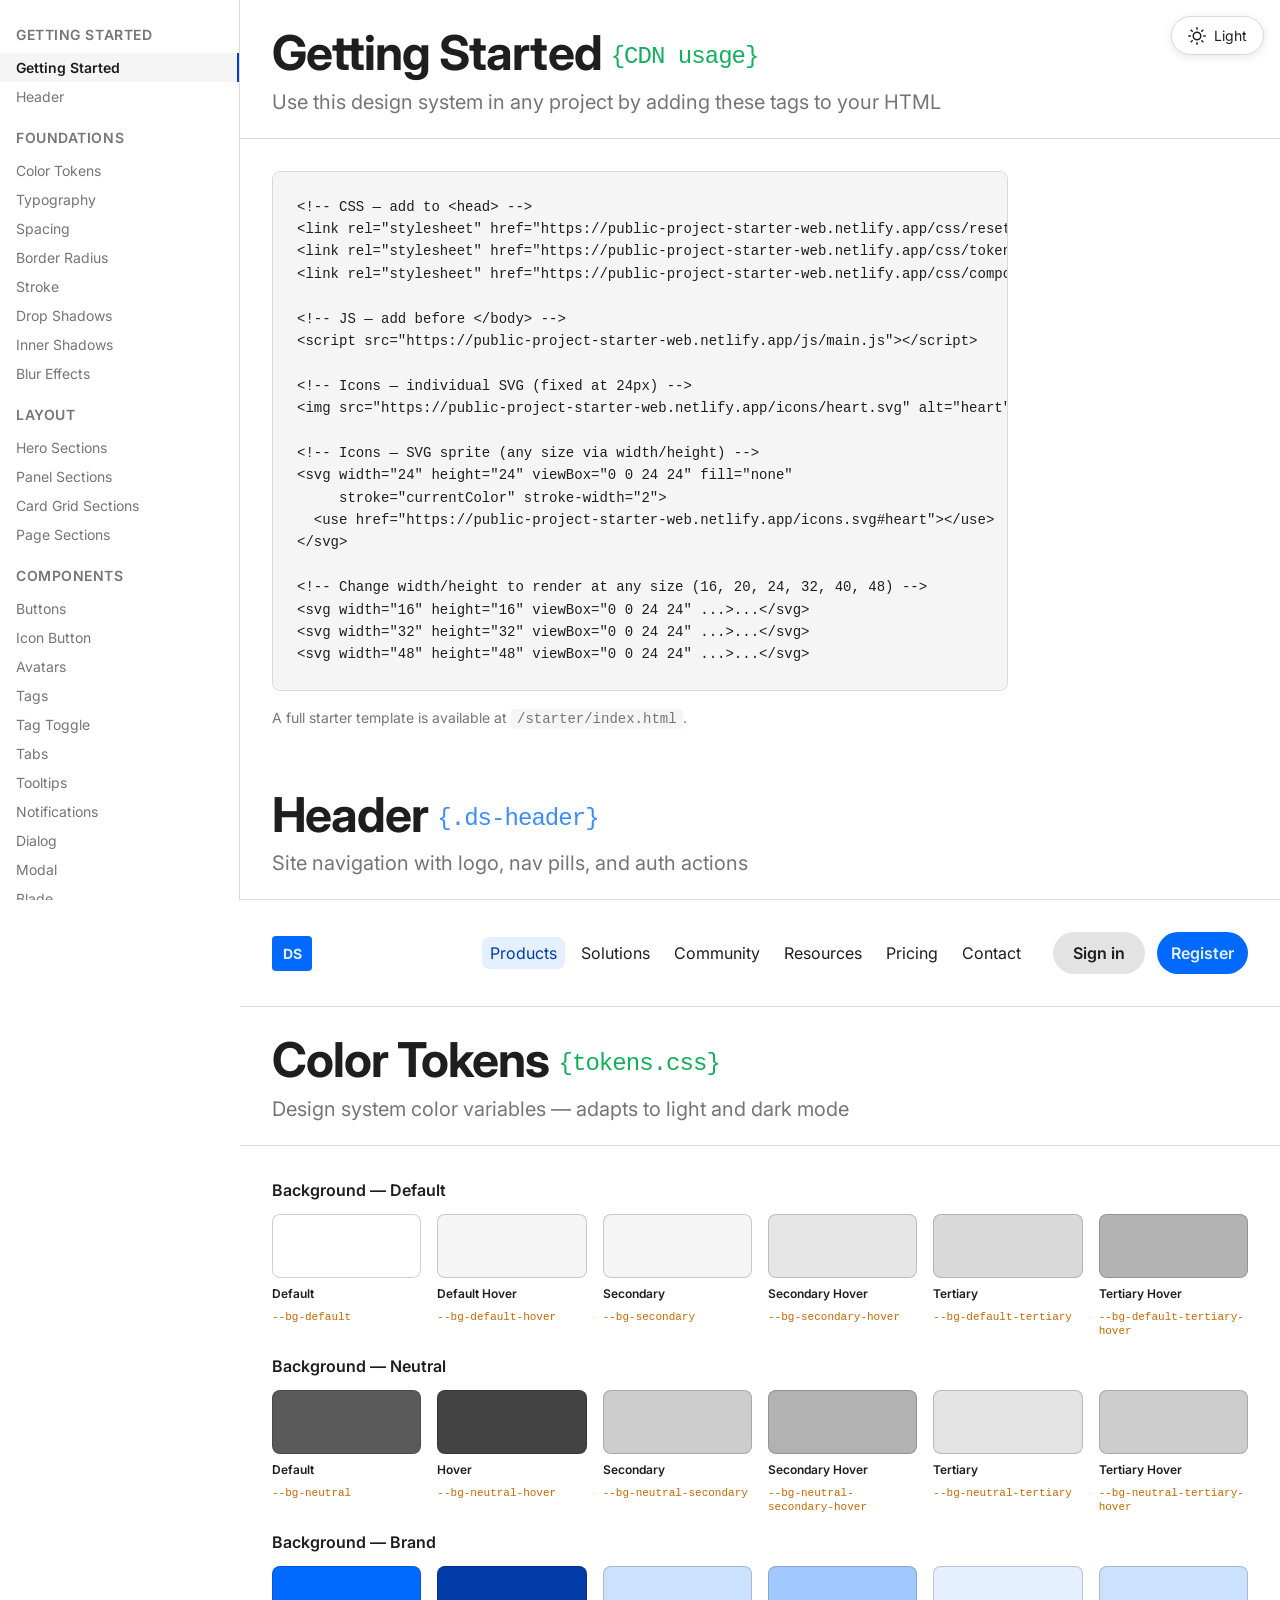
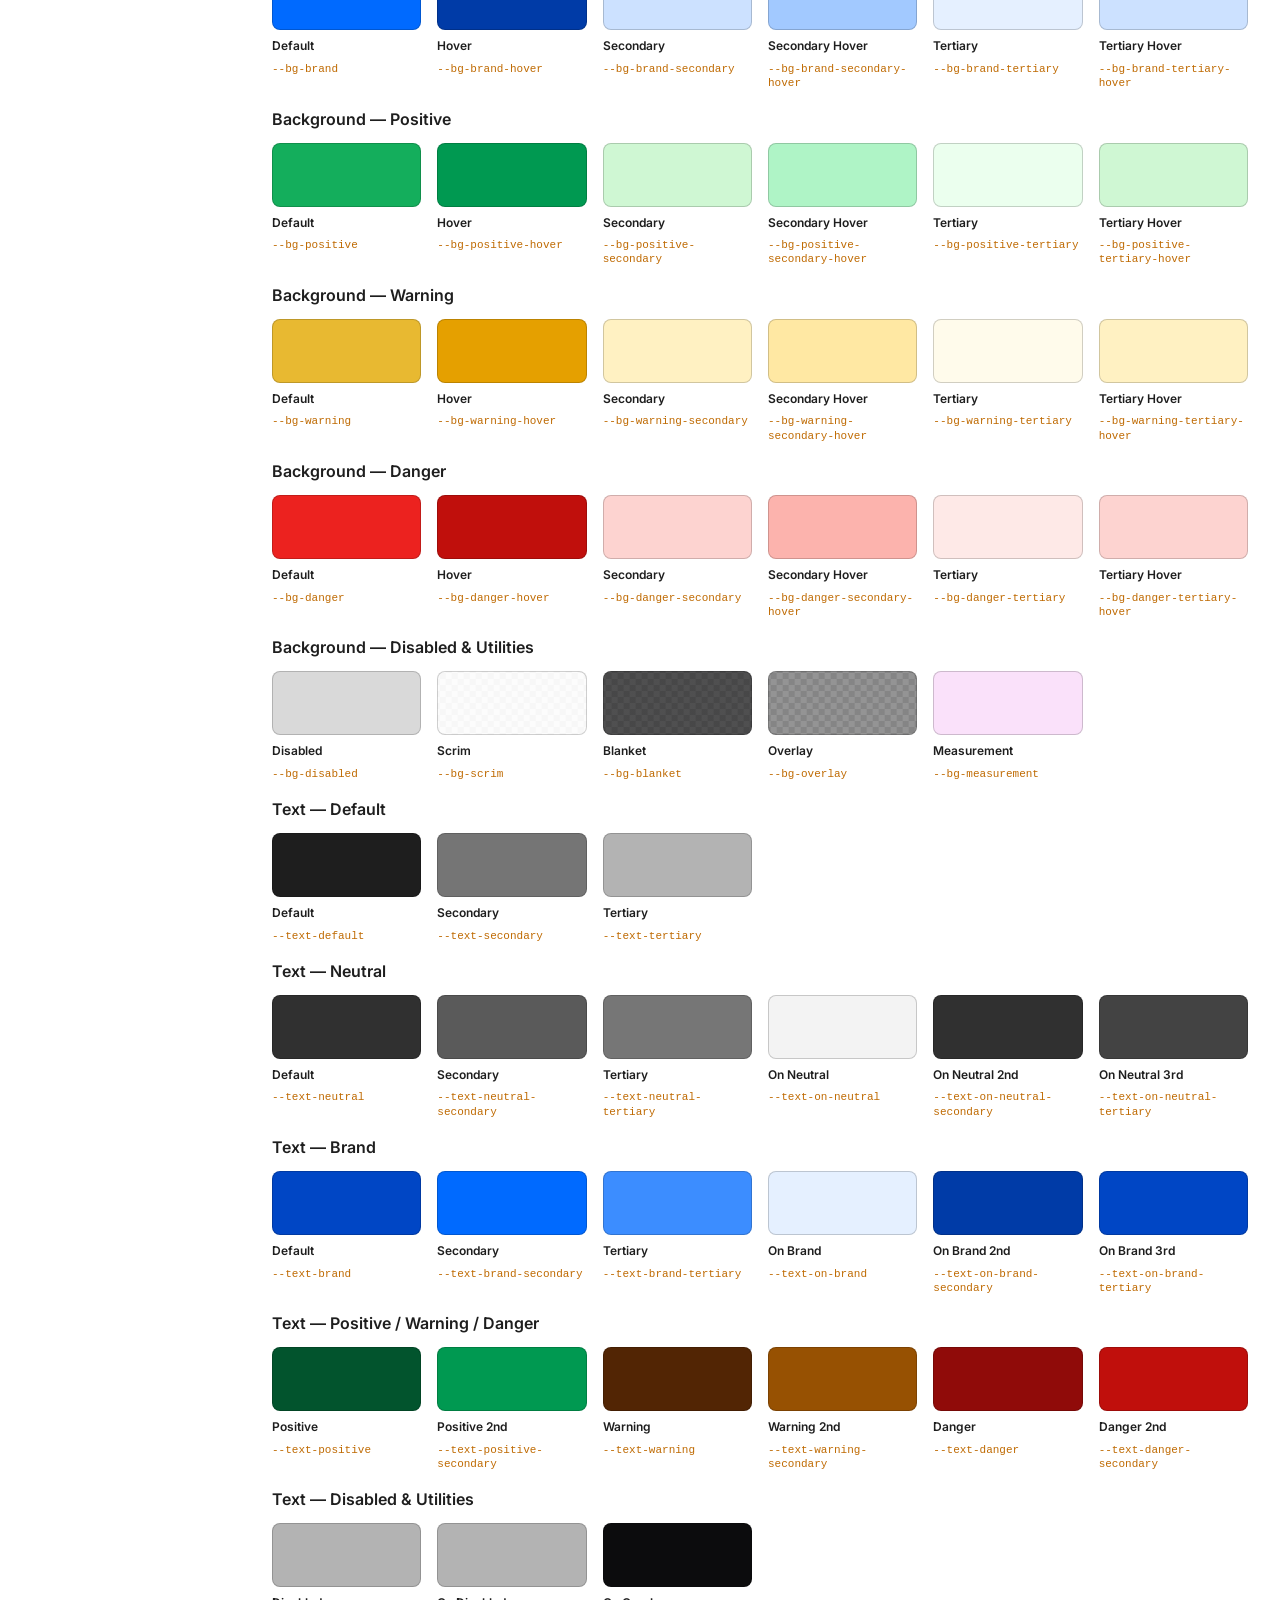
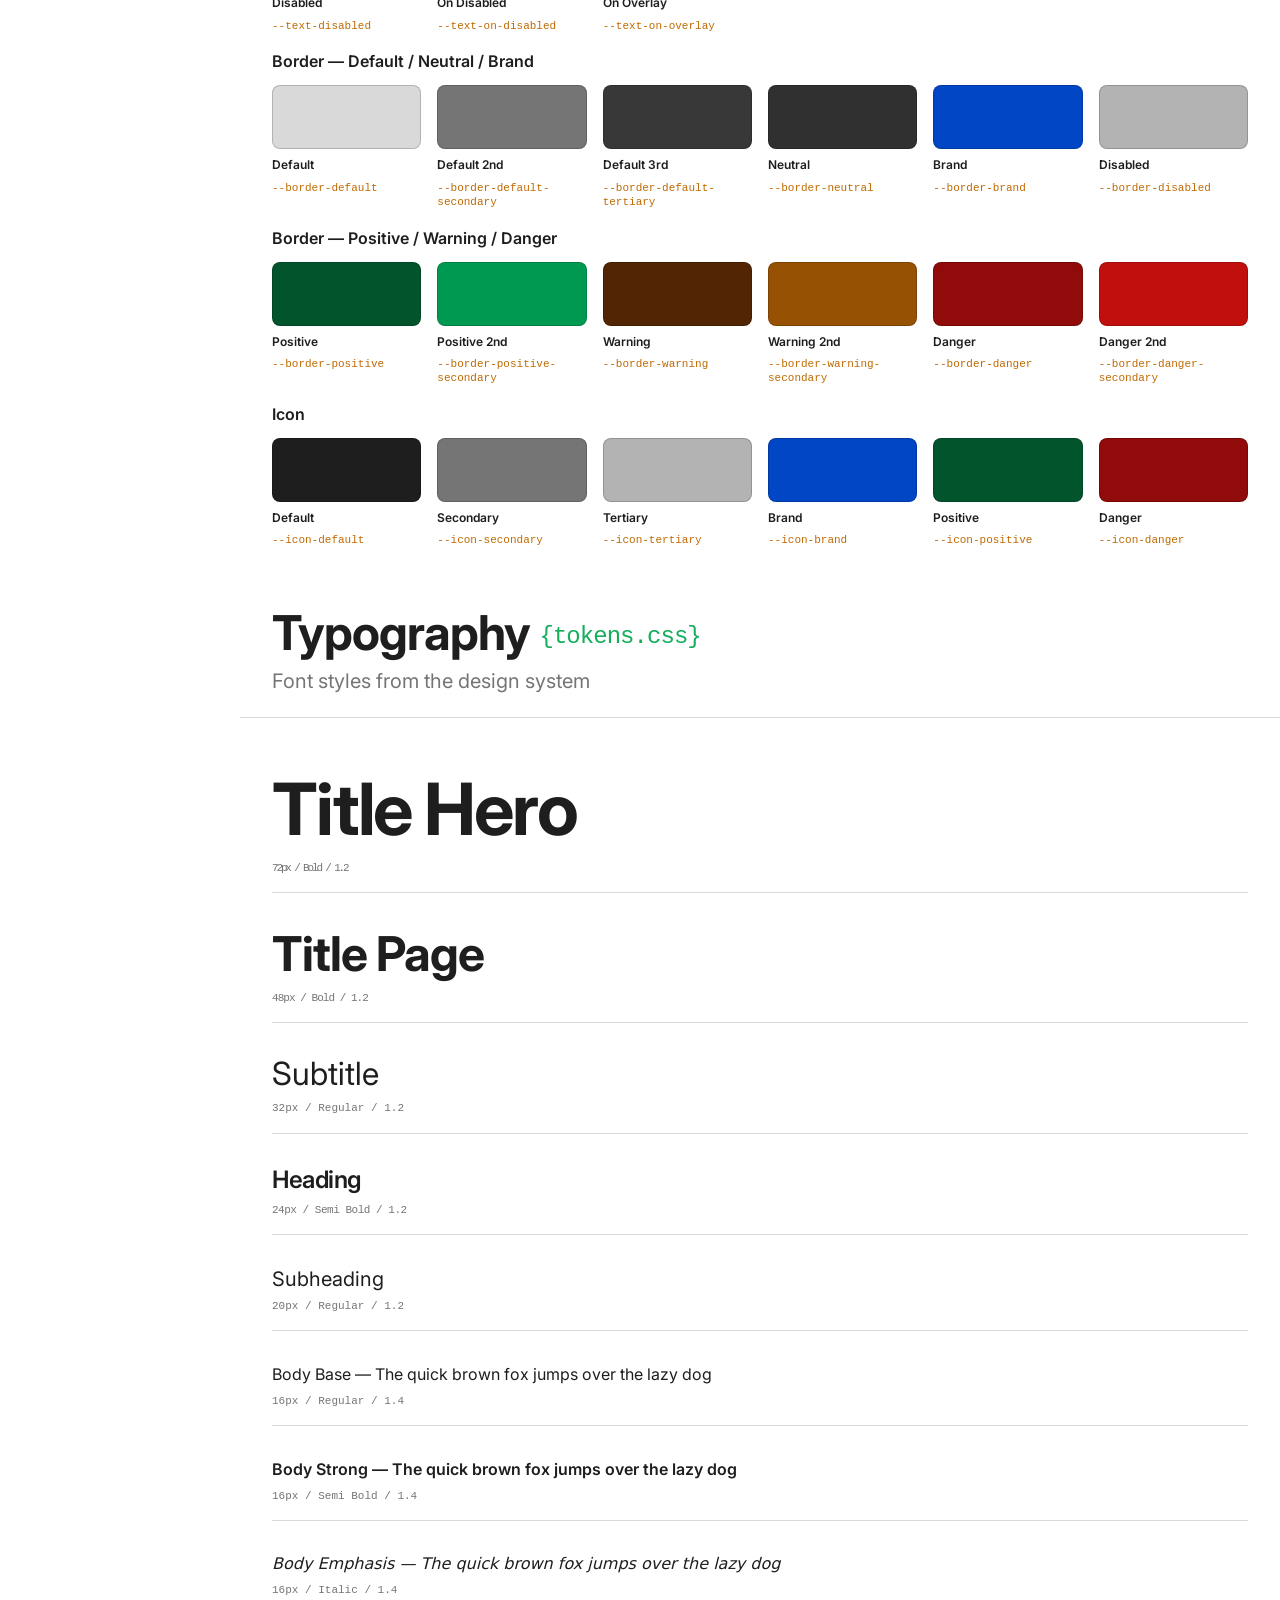
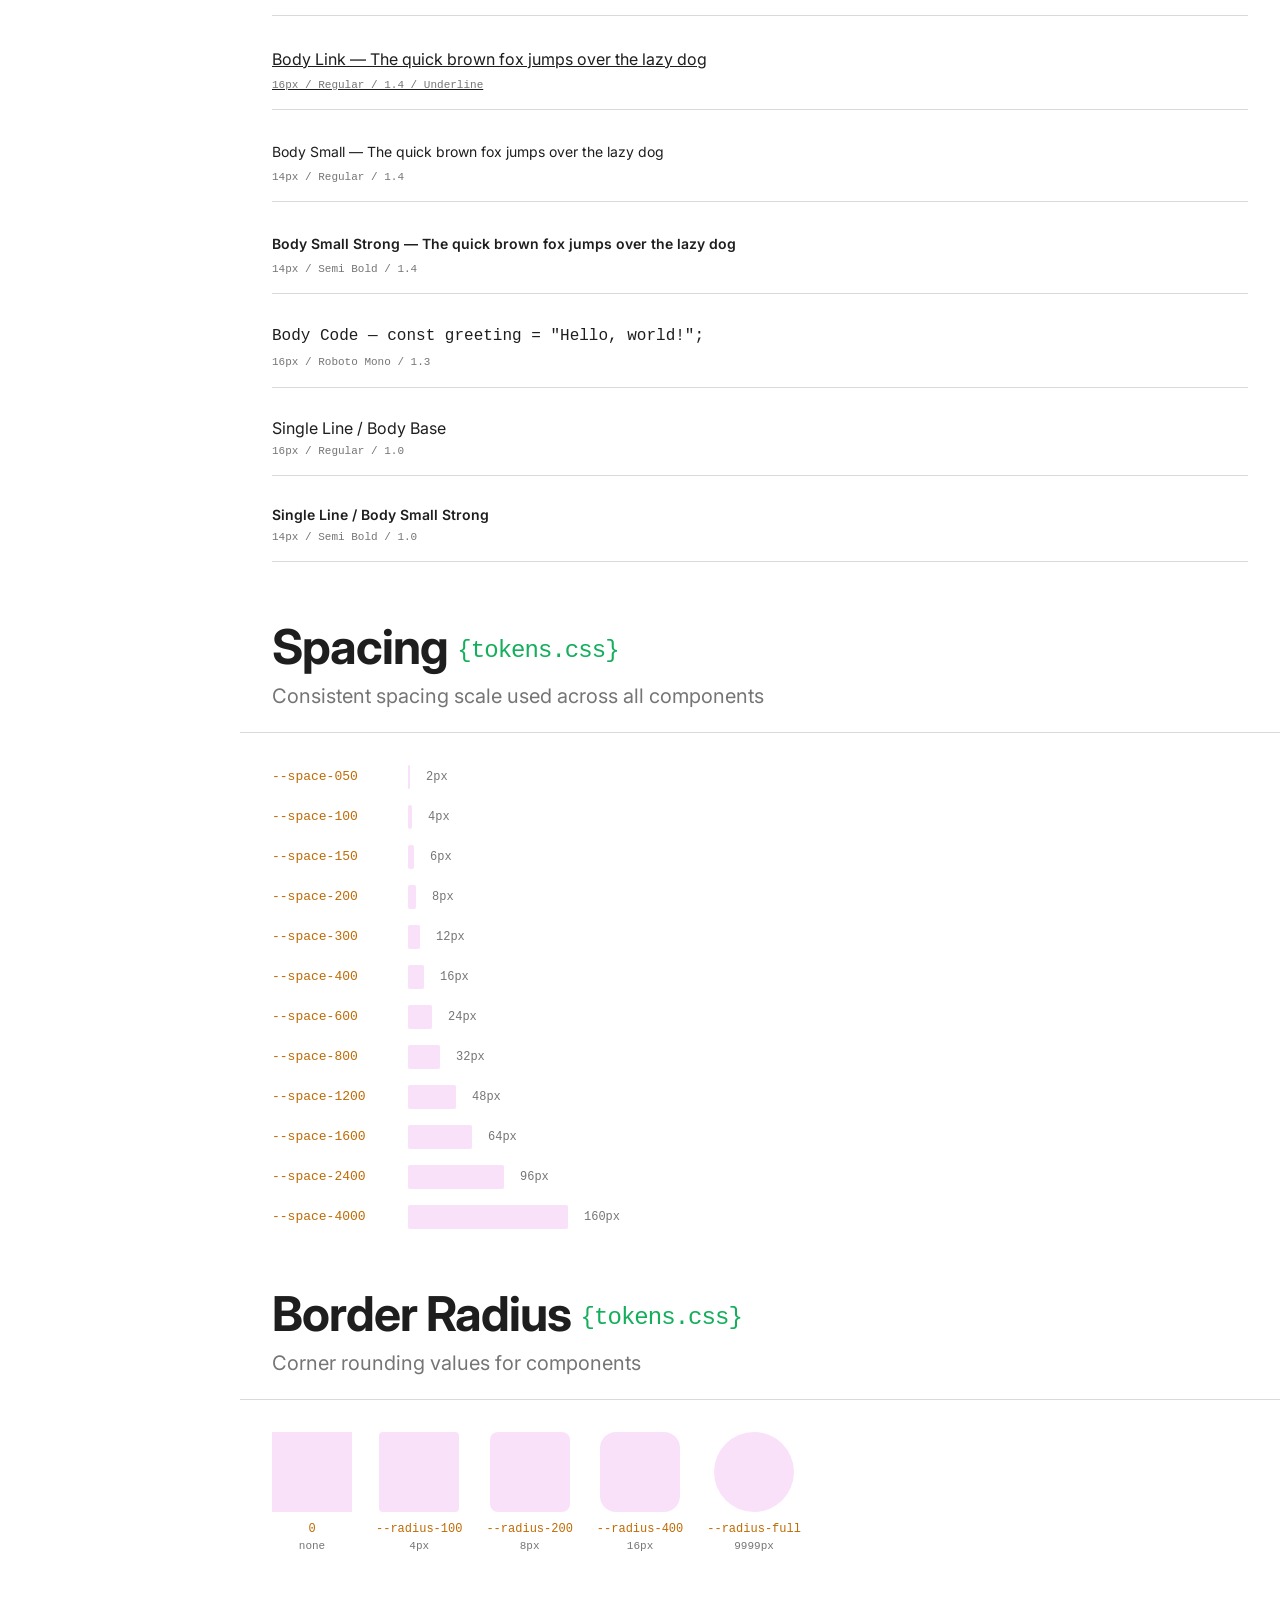
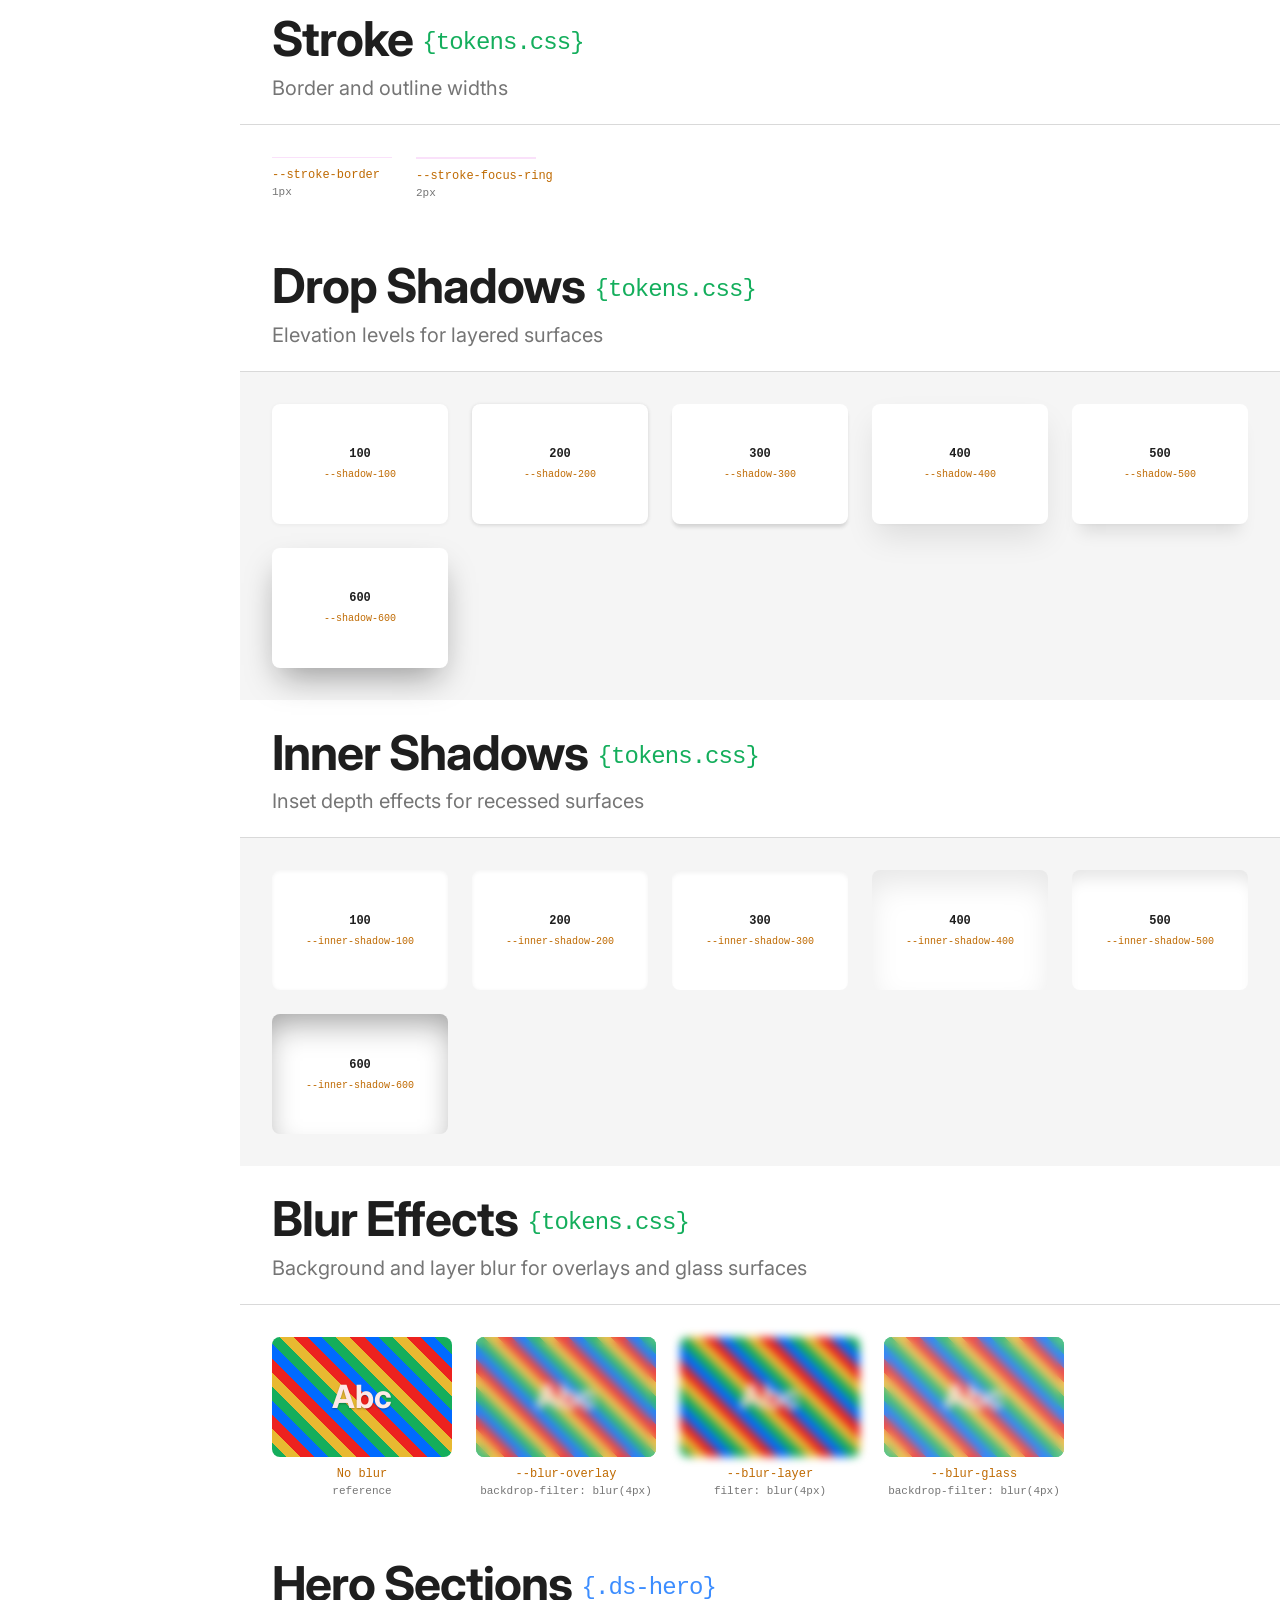
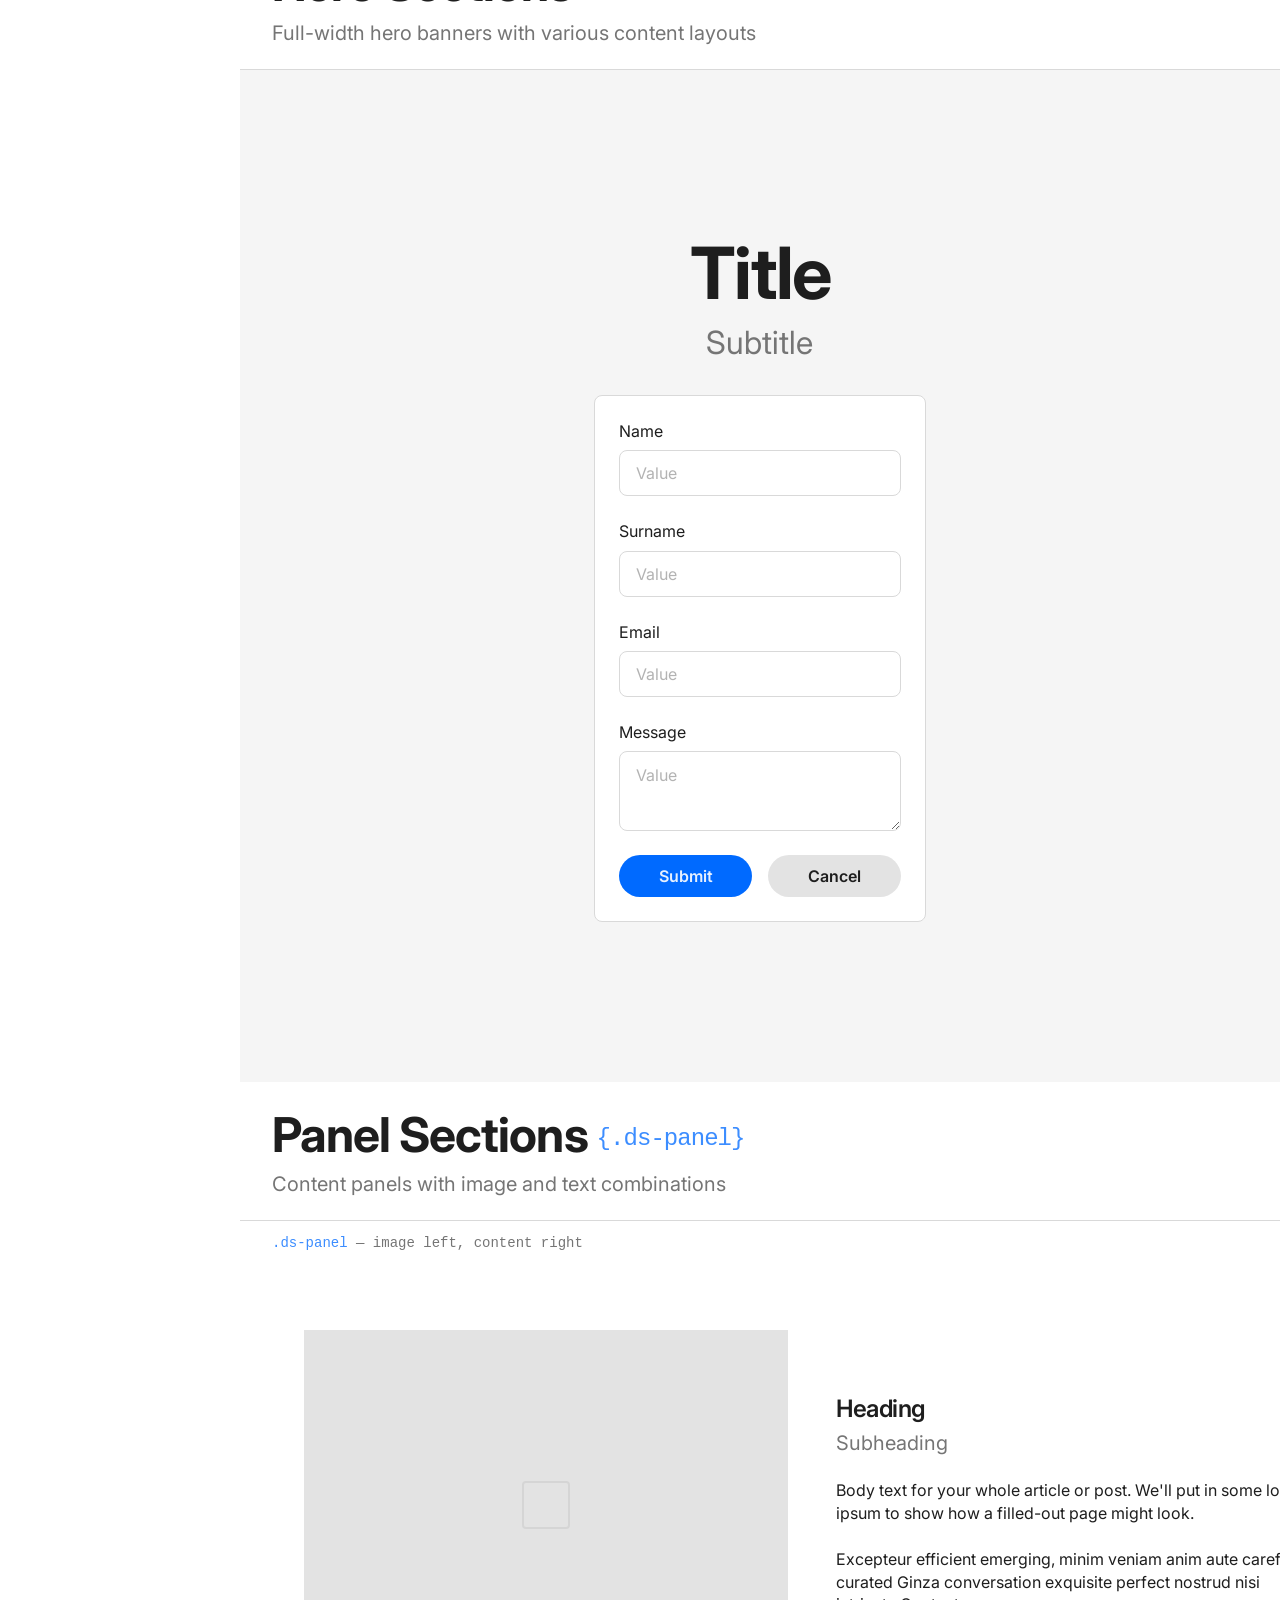
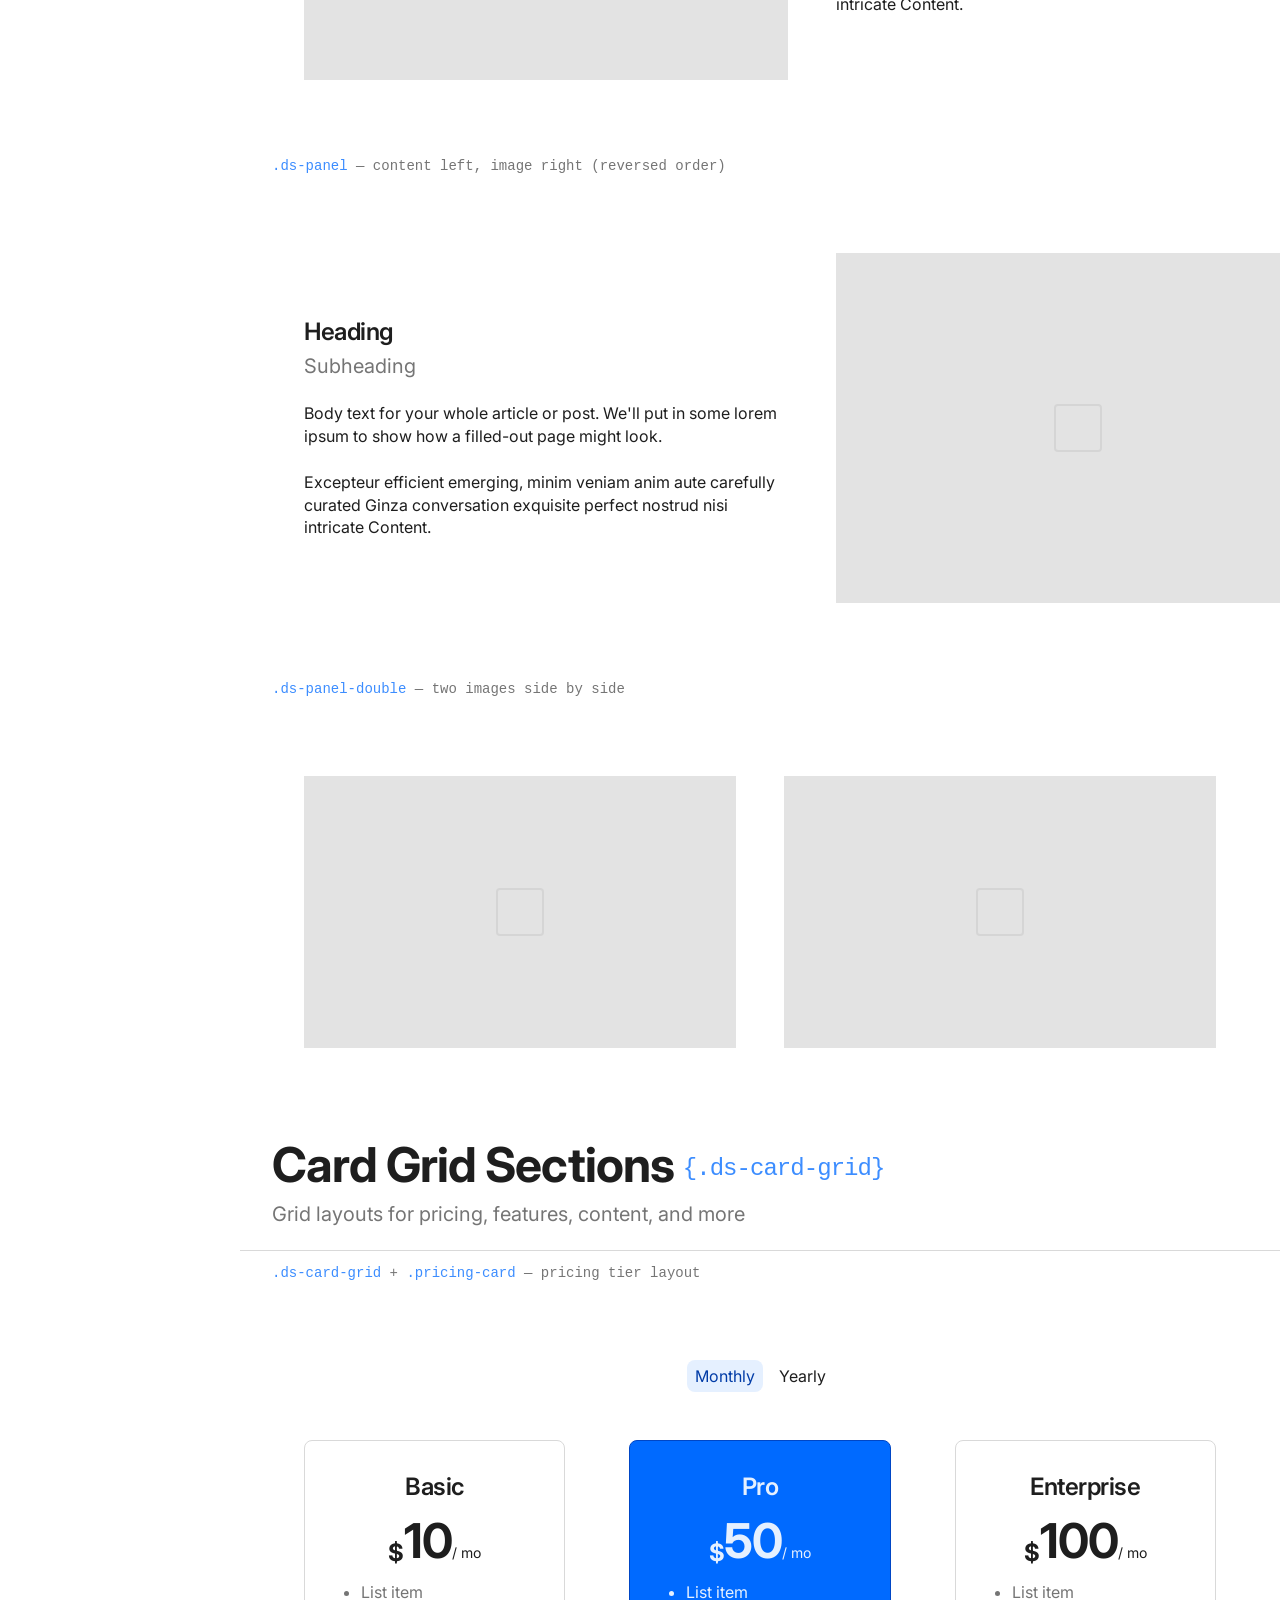
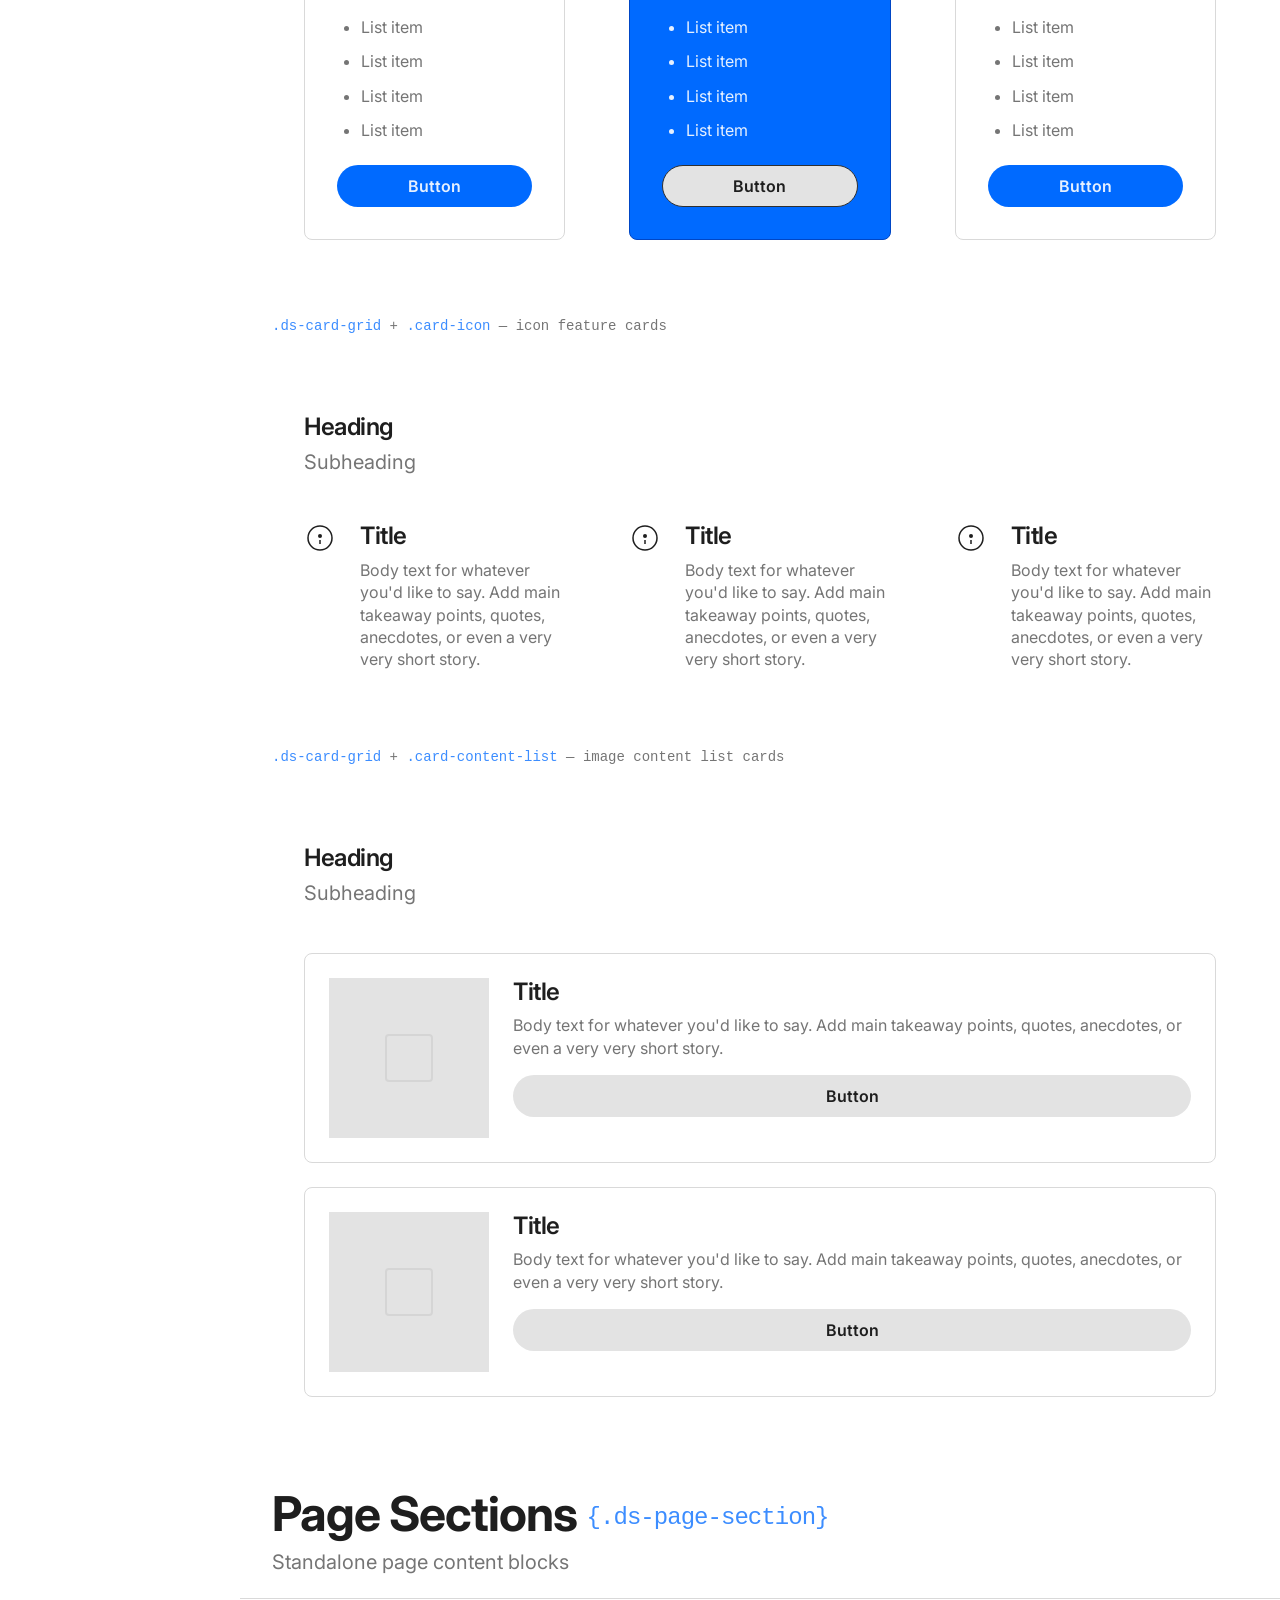
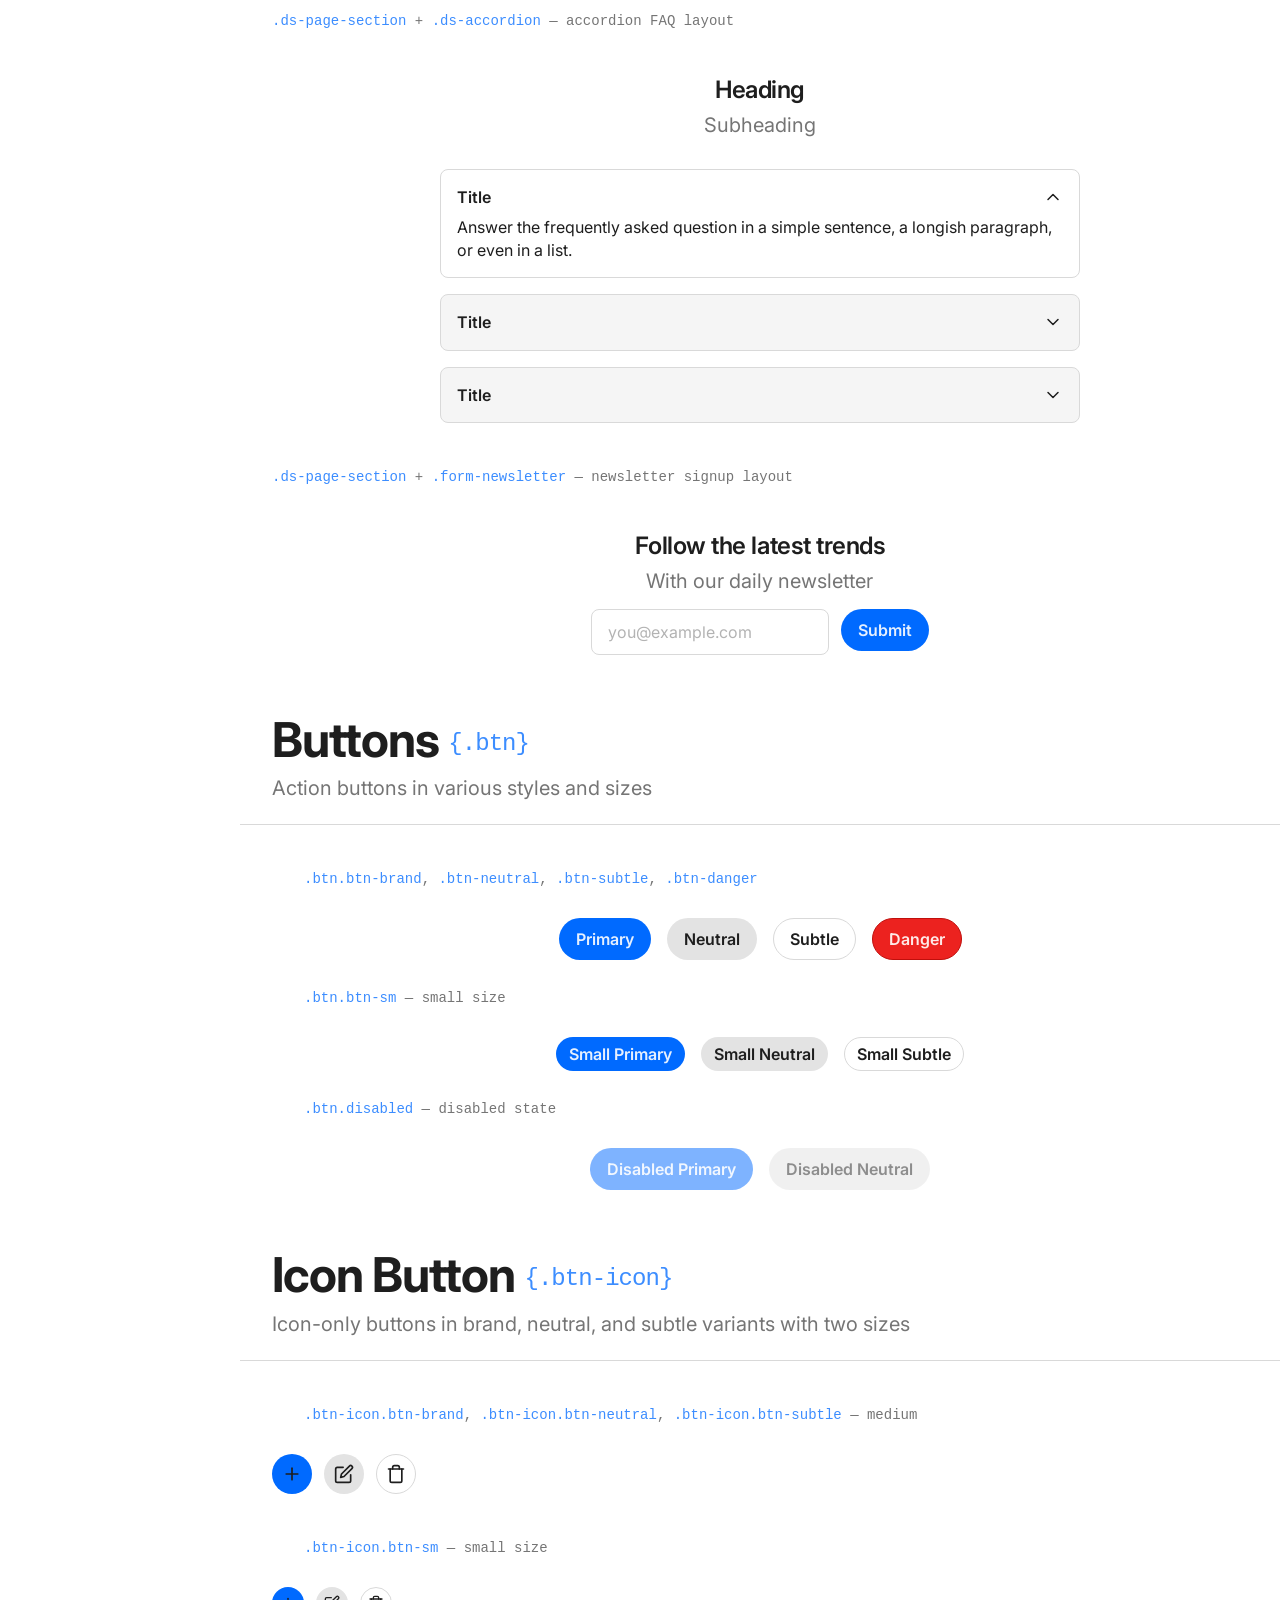
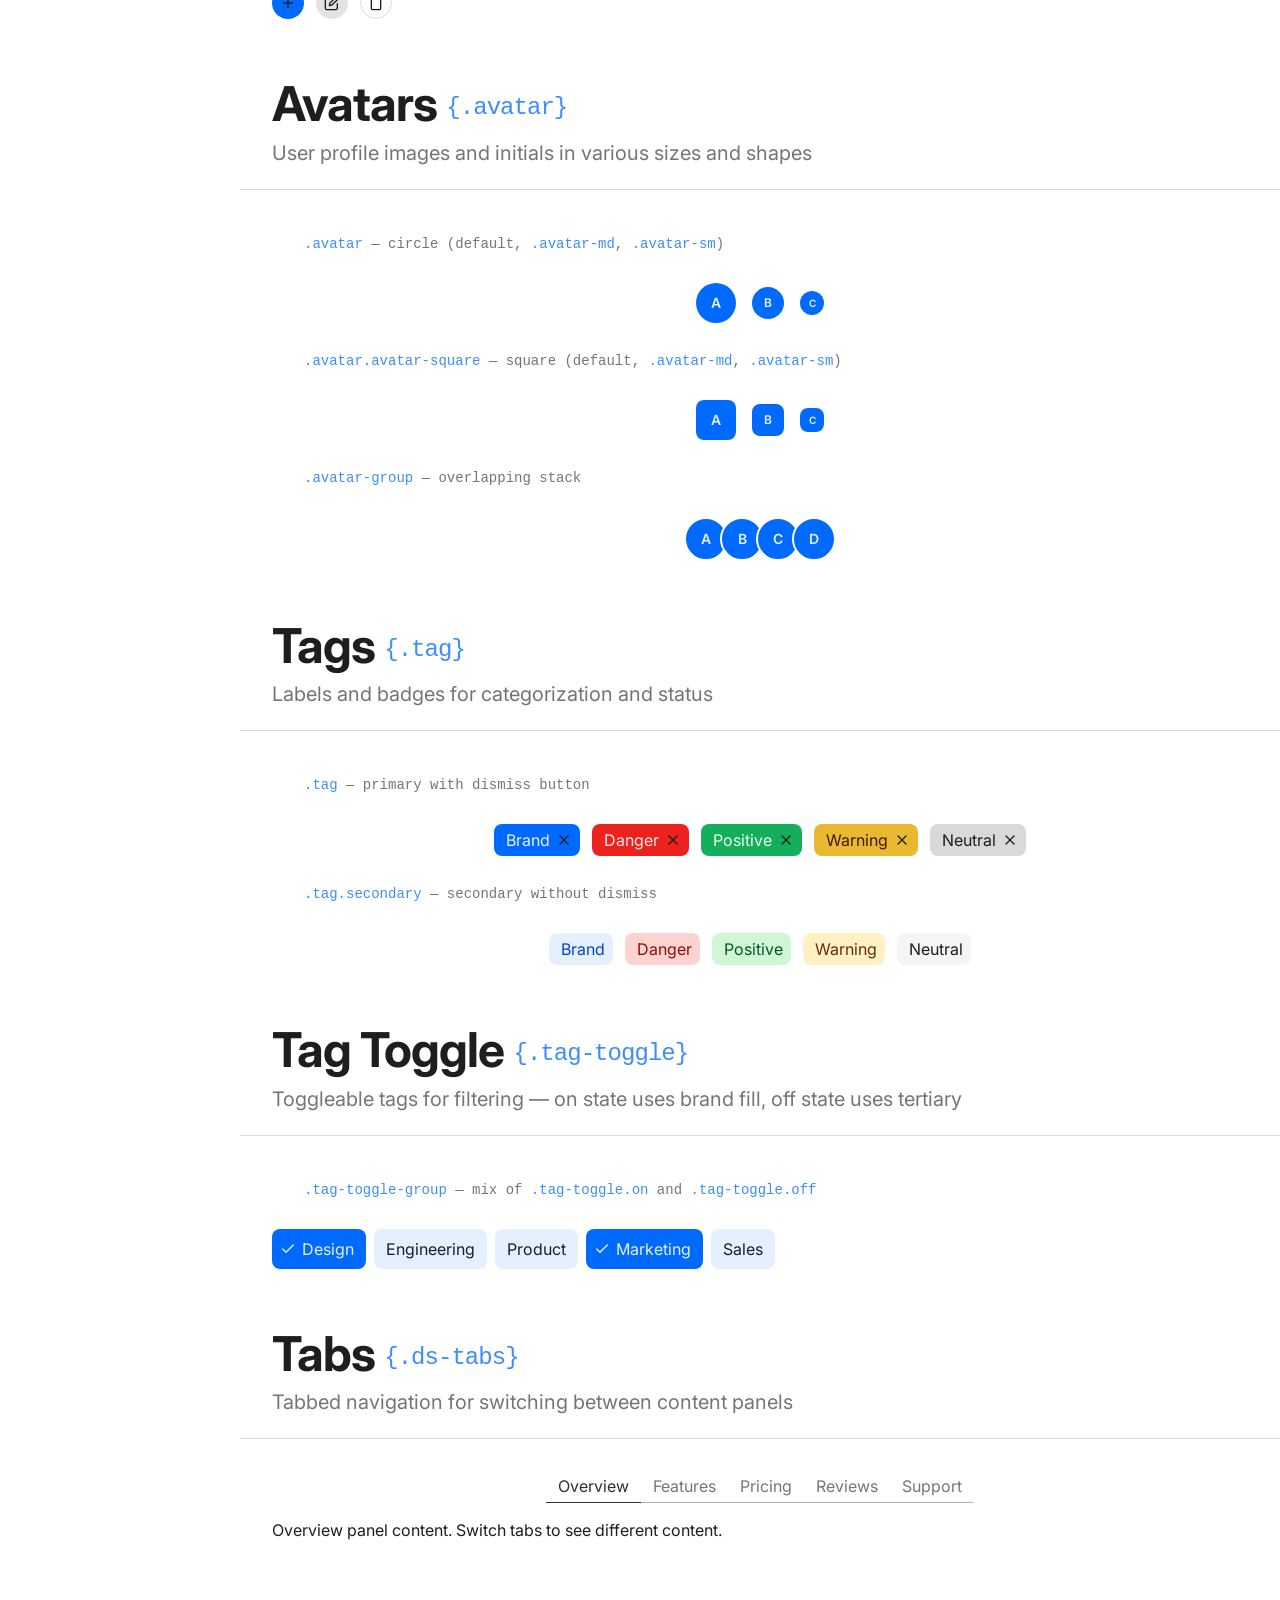
==== commit ee5c68d8: "Fix tags, update tokens, add mobile hamburger menu - Replace tag dismiss × character with proper SVG" ====
--- a/index.html
+++ b/index.html
@@ -23,6 +23,11 @@
     </span>
     <span class="toggle-label">Light</span>
   </button>
+
+  <button class="hamburger" id="hamburger" aria-label="Open menu">
+    <svg width="24" height="24" viewBox="0 0 24 24" fill="none" stroke="currentColor" stroke-width="2" stroke-linecap="round" stroke-linejoin="round"><line x1="3" y1="12" x2="21" y2="12"/><line x1="3" y1="6" x2="21" y2="6"/><line x1="3" y1="18" x2="21" y2="18"/></svg>
+  </button>
+  <div class="sidebar-overlay" id="sidebar-overlay"></div>
 
   <div class="page-layout">
     <nav class="sidebar-nav" id="sidebar-nav">
@@ -1047,11 +1052,11 @@
   <section class="ds-page-section gap-sm">
     <p class="variant-label"><span class="ref-class">.tag</span> — primary with dismiss button</p>
     <div style="display: flex; gap: var(--space-300); flex-wrap: wrap; align-items: center;">
-      <span class="tag tag-brand">Brand<button class="tag-dismiss" aria-label="Remove">&times;</button></span>
-      <span class="tag tag-danger">Danger<button class="tag-dismiss" aria-label="Remove">&times;</button></span>
-      <span class="tag tag-positive">Positive<button class="tag-dismiss" aria-label="Remove">&times;</button></span>
-      <span class="tag tag-warning">Warning<button class="tag-dismiss" aria-label="Remove">&times;</button></span>
-      <span class="tag tag-neutral">Neutral<button class="tag-dismiss" aria-label="Remove">&times;</button></span>
+      <span class="tag tag-brand">Brand<button class="tag-dismiss" aria-label="Remove"><svg width="16" height="16" viewBox="0 0 24 24" fill="none" stroke="currentColor" stroke-width="2" stroke-linecap="round" stroke-linejoin="round"><use href="icons.svg#x"/></svg></button></span>
+      <span class="tag tag-danger">Danger<button class="tag-dismiss" aria-label="Remove"><svg width="16" height="16" viewBox="0 0 24 24" fill="none" stroke="currentColor" stroke-width="2" stroke-linecap="round" stroke-linejoin="round"><use href="icons.svg#x"/></svg></button></span>
+      <span class="tag tag-positive">Positive<button class="tag-dismiss" aria-label="Remove"><svg width="16" height="16" viewBox="0 0 24 24" fill="none" stroke="currentColor" stroke-width="2" stroke-linecap="round" stroke-linejoin="round"><use href="icons.svg#x"/></svg></button></span>
+      <span class="tag tag-warning">Warning<button class="tag-dismiss" aria-label="Remove"><svg width="16" height="16" viewBox="0 0 24 24" fill="none" stroke="currentColor" stroke-width="2" stroke-linecap="round" stroke-linejoin="round"><use href="icons.svg#x"/></svg></button></span>
+      <span class="tag tag-neutral">Neutral<button class="tag-dismiss" aria-label="Remove"><svg width="16" height="16" viewBox="0 0 24 24" fill="none" stroke="currentColor" stroke-width="2" stroke-linecap="round" stroke-linejoin="round"><use href="icons.svg#x"/></svg></button></span>
     </div>
     <p class="variant-label"><span class="ref-class">.tag.secondary</span> — secondary without dismiss</p>
     <div style="display: flex; gap: var(--space-300); flex-wrap: wrap; align-items: center;">
@@ -2076,35 +2081,71 @@
         </div>
         <div class="example-product-details">
           <h2 style="font-size: var(--text-heading-3); font-weight: var(--weight-bold); color: var(--text-default);">Wireless Headphones</h2>
-          <span class="tag" style="align-self: flex-start;">New Arrival</span>
+          <span class="tag tag-brand" style="align-self: flex-start;">New Arrival</span>
           <div class="text-price"><span class="currency">$</span><span class="amount">50</span></div>
           <p style="font-size: var(--text-body); color: var(--text-secondary); line-height: 1.5;">Premium wireless headphones with active noise cancellation and 30-hour battery life.</p>
           <div class="example-product-selects">
-            <div class="select-field">
+            <div class="select-field" data-value="Midnight Black">
               <label class="select-field-label">Color</label>
-              <select>
-                <option>Midnight Black</option>
-                <option>Silver</option>
-                <option>Navy Blue</option>
-              </select>
+              <div class="select-trigger-wrap">
+                <button class="select-trigger" type="button">
+                  <span class="select-trigger-text">Midnight Black</span>
+                  <svg class="select-trigger-icon" viewBox="0 0 24 24" fill="none" stroke="currentColor" stroke-width="2" stroke-linecap="round" stroke-linejoin="round"><use href="icons.svg#chevron-down"/></svg>
+                </button>
+                <div class="popover select-popover">
+                  <div class="popover-item selected" data-value="Midnight Black">
+                    <span>Midnight Black</span>
+                    <svg class="popover-check" viewBox="0 0 24 24" fill="none" stroke="currentColor" stroke-width="2" stroke-linecap="round" stroke-linejoin="round"><use href="icons.svg#check"/></svg>
+                  </div>
+                  <div class="popover-item" data-value="Silver"><span>Silver</span></div>
+                  <div class="popover-item" data-value="Navy Blue"><span>Navy Blue</span></div>
+                </div>
+              </div>
             </div>
-            <div class="select-field">
+            <div class="select-field" data-value="Standard">
               <label class="select-field-label">Size</label>
-              <select>
-                <option>Standard</option>
-                <option>Compact</option>
-              </select>
+              <div class="select-trigger-wrap">
+                <button class="select-trigger" type="button">
+                  <span class="select-trigger-text">Standard</span>
+                  <svg class="select-trigger-icon" viewBox="0 0 24 24" fill="none" stroke="currentColor" stroke-width="2" stroke-linecap="round" stroke-linejoin="round"><use href="icons.svg#chevron-down"/></svg>
+                </button>
+                <div class="popover select-popover">
+                  <div class="popover-item selected" data-value="Standard">
+                    <span>Standard</span>
+                    <svg class="popover-check" viewBox="0 0 24 24" fill="none" stroke="currentColor" stroke-width="2" stroke-linecap="round" stroke-linejoin="round"><use href="icons.svg#check"/></svg>
+                  </div>
+                  <div class="popover-item" data-value="Compact"><span>Compact</span></div>
+                </div>
+              </div>
             </div>
           </div>
           <button class="btn btn-brand" style="width: 100%;">Add to Cart</button>
-          <div class="ds-accordion">
+          <div class="ds-accordion" style="max-width: 100%;">
             <div class="accordion-item open">
               <button class="accordion-title">
-                Frequently Asked Questions
+                <span>Frequently Asked Questions</span>
                 <svg class="chevron" width="16" height="16" viewBox="0 0 24 24" fill="none" stroke="currentColor" stroke-width="2"><path d="M6 9l6 6 6-6"/></svg>
               </button>
               <div class="accordion-content">
                 <p>Answer the frequently asked question in a simple sentence, a longish paragraph, or even in a list.</p>
+              </div>
+            </div>
+            <div class="accordion-item">
+              <button class="accordion-title">
+                <span>Shipping & Returns</span>
+                <svg class="chevron" width="16" height="16" viewBox="0 0 24 24" fill="none" stroke="currentColor" stroke-width="2"><path d="M6 9l6 6 6-6"/></svg>
+              </button>
+              <div class="accordion-content">
+                <p>Free shipping on orders over $50. Returns accepted within 30 days of purchase.</p>
+              </div>
+            </div>
+            <div class="accordion-item">
+              <button class="accordion-title">
+                <span>Warranty Information</span>
+                <svg class="chevron" width="16" height="16" viewBox="0 0 24 24" fill="none" stroke="currentColor" stroke-width="2"><path d="M6 9l6 6 6-6"/></svg>
+              </button>
+              <div class="accordion-content">
+                <p>All products come with a 1-year limited warranty covering manufacturing defects.</p>
               </div>
             </div>
           </div>
@@ -2124,9 +2165,9 @@
           <div class="example-filter-group">
             <span class="example-filter-title">Keywords</span>
             <div style="display: flex; flex-wrap: wrap; gap: var(--space-200);">
-              <span class="tag">Spring <button class="tag-dismiss" aria-label="Dismiss">&times;</button></span>
-              <span class="tag">Smart <button class="tag-dismiss" aria-label="Dismiss">&times;</button></span>
-              <span class="tag">Modern <button class="tag-dismiss" aria-label="Dismiss">&times;</button></span>
+              <span class="tag tag-brand">Spring <button class="tag-dismiss" aria-label="Dismiss"><svg width="16" height="16" viewBox="0 0 24 24" fill="none" stroke="currentColor" stroke-width="2" stroke-linecap="round" stroke-linejoin="round"><use href="icons.svg#x"/></svg></button></span>
+              <span class="tag tag-brand">Smart <button class="tag-dismiss" aria-label="Dismiss"><svg width="16" height="16" viewBox="0 0 24 24" fill="none" stroke="currentColor" stroke-width="2" stroke-linecap="round" stroke-linejoin="round"><use href="icons.svg#x"/></svg></button></span>
+              <span class="tag tag-brand">Modern <button class="tag-dismiss" aria-label="Dismiss"><svg width="16" height="16" viewBox="0 0 24 24" fill="none" stroke="currentColor" stroke-width="2" stroke-linecap="round" stroke-linejoin="round"><use href="icons.svg#x"/></svg></button></span>
             </div>
           </div>
           <div class="example-filter-group">
--- a/css/tokens.css
+++ b/css/tokens.css
@@ -1,85 +1,534 @@
+/* ========================================
+   Color Primitives
+   ======================================== */
+
+:root {
+  /* Brand */
+  --brand-100: #e5f0ff;
+  --brand-200: #cce1ff;
+  --brand-300: #a2c9ff;
+  --brand-400: #7bb2ff;
+  --brand-500: #3c8dff;
+  --brand-600: #006aff;
+  --brand-700: #005ad9;
+  --brand-800: #0046c5;
+  --brand-900: #003ba7;
+  --brand-1000: #002c7b;
+
+  /* Black */
+  --black-100: rgba(12, 12, 13, 0.05);
+  --black-200: rgba(12, 12, 13, 0.1);
+  --black-300: rgba(12, 12, 13, 0.2);
+  --black-400: rgba(12, 12, 13, 0.4);
+  --black-500: rgba(12, 12, 13, 0.7);
+  --black-600: rgba(12, 12, 13, 0.8);
+  --black-700: rgba(12, 12, 13, 0.85);
+  --black-800: rgba(12, 12, 13, 0.9);
+  --black-900: rgba(12, 12, 13, 0.95);
+  --black-1000: #0c0c0d;
+
+  /* White */
+  --white-100: rgba(255, 255, 255, 0.05);
+  --white-200: rgba(255, 255, 255, 0.1);
+  --white-300: rgba(255, 255, 255, 0.2);
+  --white-400: rgba(255, 255, 255, 0.4);
+  --white-500: rgba(255, 255, 255, 0.7);
+  --white-600: rgba(255, 255, 255, 0.8);
+  --white-700: rgba(255, 255, 255, 0.85);
+  --white-800: rgba(255, 255, 255, 0.9);
+  --white-900: rgba(255, 255, 255, 0.95);
+  --white-1000: #ffffff;
+
+  /* Gray */
+  --gray-100: #f5f5f5;
+  --gray-200: #e6e6e6;
+  --gray-300: #d9d9d9;
+  --gray-400: #b3b3b3;
+  --gray-500: #757575;
+  --gray-600: #444444;
+  --gray-700: #383838;
+  --gray-800: #2c2c2c;
+  --gray-900: #1e1e1e;
+  --gray-1000: #111111;
+
+  /* Slate */
+  --slate-100: #f3f3f3;
+  --slate-200: #e3e3e3;
+  --slate-300: #cdcdcd;
+  --slate-400: #b2b2b2;
+  --slate-500: #949494;
+  --slate-600: #767676;
+  --slate-700: #5a5a5a;
+  --slate-800: #434343;
+  --slate-900: #303030;
+  --slate-1000: #242424;
+
+  /* Blue */
+  --blue-100: #e5f0ff;
+  --blue-200: #cce1ff;
+  --blue-300: #a2c9ff;
+  --blue-400: #7bb2ff;
+  --blue-500: #3c8dff;
+  --blue-600: #006aff;
+  --blue-700: #005ad9;
+  --blue-800: #0046c5;
+  --blue-900: #003ba7;
+  --blue-1000: #002c7b;
+
+  /* Green */
+  --green-100: #ebffee;
+  --green-200: #cff7d3;
+  --green-300: #aff4c6;
+  --green-400: #85e0a3;
+  --green-500: #14ae5c;
+  --green-600: #009951;
+  --green-700: #008043;
+  --green-800: #02542d;
+  --green-900: #024023;
+  --green-1000: #062d1b;
+
+  /* Yellow */
+  --yellow-100: #fffbeb;
+  --yellow-200: #fff1c2;
+  --yellow-300: #ffe8a3;
+  --yellow-400: #e8b931;
+  --yellow-500: #e5a000;
+  --yellow-600: #bf6a02;
+  --yellow-700: #975102;
+  --yellow-800: #682d03;
+  --yellow-900: #522504;
+  --yellow-1000: #401b01;
+
+  /* Red */
+  --red-100: #fee9e7;
+  --red-200: #fdd3d0;
+  --red-300: #fcb3ad;
+  --red-400: #f4776a;
+  --red-500: #ec221f;
+  --red-600: #c00f0c;
+  --red-700: #900b09;
+  --red-800: #690807;
+  --red-900: #4d0b0a;
+  --red-1000: #300603;
+
+  /* Pink */
+  --pink-100: #fcf1fd;
+  --pink-200: #fae1fa;
+  --pink-300: #f5c0ef;
+  --pink-400: #f19edc;
+  --pink-500: #ea3fb8;
+  --pink-600: #d732a8;
+  --pink-700: #ba2a92;
+  --pink-800: #8a226f;
+  --pink-900: #57184a;
+  --pink-1000: #3f1536;
+}
+
+/* ========================================
+   Semantic Tokens — Light
+   ======================================== */
+
 :root,
 [data-theme="light"] {
-  /* ========================================
-     Colors — Background (Light)
-     ======================================== */
-  --bg-default: #ffffff;
-  --bg-secondary: #f5f5f5;
-  --bg-brand: #2c2c2c;
-  --bg-brand-tertiary: #f5f5f5;
-  --bg-neutral-tertiary: #e3e3e3;
-  --bg-scrim: rgba(255, 255, 255, 0.8);
-
-  /* ========================================
-     Colors — Text (Light)
-     ======================================== */
-  --text-default: #1e1e1e;
-  --text-secondary: #757575;
-  --text-tertiary: #b3b3b3;
-  --text-on-brand: #f5f5f5;
-  --text-on-brand-secondary: #1e1e1e;
-
-  /* ========================================
-     Colors — Border (Light)
-     ======================================== */
-  --border-default: #d9d9d9;
-  --border-brand: #2c2c2c;
-  --border-neutral: #767676;
-
-  /* ========================================
-     Colors — Icon (Light)
-     ======================================== */
-  --icon-default: #1e1e1e;
-
-  /* ========================================
-     Colors — Misc (Light)
-     ======================================== */
-  --color-placeholder: #e3e3e3;
+  /* Background — Default */
+  --bg-default: var(--white-1000);
+  --bg-default-hover: var(--gray-100);
+  --bg-secondary: var(--gray-100);
+  --bg-secondary-hover: var(--gray-200);
+  --bg-default-tertiary: var(--gray-300);
+  --bg-default-tertiary-hover: var(--gray-400);
+
+  /* Background — Neutral */
+  --bg-neutral: var(--slate-700);
+  --bg-neutral-hover: var(--slate-800);
+  --bg-neutral-secondary: var(--slate-300);
+  --bg-neutral-secondary-hover: var(--slate-400);
+  --bg-neutral-tertiary: var(--slate-200);
+  --bg-neutral-tertiary-hover: var(--slate-300);
+
+  /* Background — Brand */
+  --bg-brand: var(--brand-600);
+  --bg-brand-hover: var(--brand-900);
+  --bg-brand-secondary: var(--brand-200);
+  --bg-brand-secondary-hover: var(--brand-300);
+  --bg-brand-tertiary: var(--brand-100);
+  --bg-brand-tertiary-hover: var(--brand-200);
+
+  /* Background — Positive */
+  --bg-positive: var(--green-500);
+  --bg-positive-hover: var(--green-600);
+  --bg-positive-secondary: var(--green-200);
+  --bg-positive-secondary-hover: var(--green-300);
+  --bg-positive-tertiary: var(--green-100);
+  --bg-positive-tertiary-hover: var(--green-200);
+
+  /* Background — Warning */
+  --bg-warning: var(--yellow-400);
+  --bg-warning-hover: var(--yellow-500);
+  --bg-warning-secondary: var(--yellow-200);
+  --bg-warning-secondary-hover: var(--yellow-300);
+  --bg-warning-tertiary: var(--yellow-100);
+  --bg-warning-tertiary-hover: var(--yellow-200);
+
+  /* Background — Danger */
+  --bg-danger: var(--red-500);
+  --bg-danger-hover: var(--red-600);
+  --bg-danger-secondary: var(--red-200);
+  --bg-danger-secondary-hover: var(--red-300);
+  --bg-danger-tertiary: var(--red-100);
+  --bg-danger-tertiary-hover: var(--red-200);
+
+  /* Background — Disabled & Utilities */
+  --bg-disabled: var(--gray-300);
+  --bg-scrim: var(--white-600);
+  --bg-blanket: var(--black-500);
+  --bg-overlay: var(--black-400);
+  --bg-measurement: var(--pink-200);
+
+  /* Text — Default */
+  --text-default: var(--gray-900);
+  --text-secondary: var(--gray-500);
+  --text-tertiary: var(--gray-400);
+
+  /* Text — Neutral */
+  --text-neutral: var(--slate-900);
+  --text-neutral-secondary: var(--slate-700);
+  --text-neutral-tertiary: var(--slate-600);
+  --text-on-neutral: var(--slate-100);
+  --text-on-neutral-secondary: var(--slate-900);
+  --text-on-neutral-tertiary: var(--slate-800);
+
+  /* Text — Brand */
+  --text-brand: var(--brand-800);
+  --text-brand-secondary: var(--brand-600);
+  --text-brand-tertiary: var(--brand-500);
+  --text-on-brand: var(--brand-100);
+  --text-on-brand-secondary: var(--brand-900);
+  --text-on-brand-tertiary: var(--brand-800);
+
+  /* Text — Positive */
+  --text-positive: var(--green-800);
+  --text-positive-secondary: var(--green-600);
+  --text-positive-tertiary: var(--green-500);
+  --text-on-positive: var(--green-100);
+  --text-on-positive-secondary: var(--green-800);
+  --text-on-positive-tertiary: var(--green-800);
+
+  /* Text — Warning */
+  --text-warning: var(--yellow-900);
+  --text-warning-secondary: var(--yellow-700);
+  --text-warning-tertiary: var(--yellow-600);
+  --text-on-warning: var(--yellow-1000);
+  --text-on-warning-secondary: var(--yellow-800);
+  --text-on-warning-tertiary: var(--yellow-900);
+
+  /* Text — Danger */
+  --text-danger: var(--red-700);
+  --text-danger-secondary: var(--red-600);
+  --text-danger-tertiary: var(--red-500);
+  --text-on-danger: var(--red-100);
+  --text-on-danger-secondary: var(--red-700);
+  --text-on-danger-tertiary: var(--red-700);
+
+  /* Text — Disabled & Utilities */
+  --text-disabled: var(--gray-400);
+  --text-on-disabled: var(--gray-400);
+  --text-on-overlay: var(--black-1000);
+  --text-on-measurement: var(--pink-800);
+
+  /* Border — Default */
+  --border-default: var(--gray-300);
+  --border-default-secondary: var(--gray-500);
+  --border-default-tertiary: var(--gray-700);
+
+  /* Border — Neutral */
+  --border-neutral: var(--slate-900);
+  --border-neutral-secondary: var(--slate-600);
+  --border-neutral-tertiary: var(--slate-400);
+
+  /* Border — Brand */
+  --border-brand: var(--brand-800);
+  --border-brand-secondary: var(--brand-600);
+  --border-brand-tertiary: var(--brand-500);
+
+  /* Border — Positive */
+  --border-positive: var(--green-800);
+  --border-positive-secondary: var(--green-600);
+  --border-positive-tertiary: var(--green-500);
+
+  /* Border — Warning */
+  --border-warning: var(--yellow-900);
+  --border-warning-secondary: var(--yellow-700);
+  --border-warning-tertiary: var(--yellow-600);
+
+  /* Border — Danger */
+  --border-danger: var(--red-700);
+  --border-danger-secondary: var(--red-600);
+  --border-danger-tertiary: var(--red-500);
+
+  /* Border — Disabled & Utilities */
+  --border-disabled: var(--gray-400);
+  --border-measurement: var(--pink-400);
+  --border-swatch: rgba(0, 0, 0, 0.24);
+
+  /* Icon — Default */
+  --icon-default: var(--gray-900);
+  --icon-secondary: var(--gray-500);
+  --icon-tertiary: var(--gray-400);
+
+  /* Icon — Neutral */
+  --icon-neutral: var(--slate-900);
+  --icon-neutral-secondary: var(--slate-700);
+  --icon-neutral-tertiary: var(--slate-600);
+  --icon-on-neutral: var(--slate-100);
+  --icon-on-neutral-secondary: var(--slate-900);
+  --icon-on-neutral-tertiary: var(--slate-800);
+
+  /* Icon — Brand */
+  --icon-brand: var(--brand-800);
+  --icon-brand-secondary: var(--brand-600);
+  --icon-brand-tertiary: var(--brand-500);
+  --icon-on-brand: var(--brand-100);
+  --icon-on-brand-secondary: var(--brand-900);
+  --icon-on-brand-tertiary: var(--brand-800);
+
+  /* Icon — Positive */
+  --icon-positive: var(--green-800);
+  --icon-positive-secondary: var(--green-600);
+  --icon-positive-tertiary: var(--green-500);
+  --icon-on-positive: var(--green-100);
+  --icon-on-positive-secondary: var(--green-800);
+  --icon-on-positive-tertiary: var(--green-900);
+
+  /* Icon — Warning */
+  --icon-warning: var(--yellow-900);
+  --icon-warning-secondary: var(--yellow-700);
+  --icon-warning-tertiary: var(--yellow-600);
+  --icon-on-warning: var(--yellow-1000);
+  --icon-on-warning-secondary: var(--yellow-800);
+  --icon-on-warning-tertiary: var(--yellow-900);
+
+  /* Icon — Danger */
+  --icon-danger: var(--red-700);
+  --icon-danger-secondary: var(--red-600);
+  --icon-danger-tertiary: var(--red-500);
+  --icon-on-danger: var(--red-100);
+  --icon-on-danger-secondary: var(--red-700);
+  --icon-on-danger-tertiary: var(--red-700);
+
+  /* Icon — Disabled & Utilities */
+  --icon-disabled: var(--gray-400);
+  --icon-on-disabled: var(--gray-400);
+  --icon-utility: var(--pink-600);
+  --icon-on-measurement: var(--pink-800);
+
+  /* Misc */
+  --color-placeholder: var(--slate-200);
 }
 
 [data-theme="dark"] {
-  /* ========================================
-     Colors — Background (Dark)
-     ======================================== */
-  --bg-default: #1e1e1e;
-  --bg-secondary: #2c2c2c;
-  --bg-brand: #f5f5f5;
-  --bg-brand-tertiary: #444444;
-  --bg-neutral-tertiary: #303030;
-  --bg-scrim: rgba(0, 0, 0, 0.8);
-
-  /* ========================================
-     Colors — Text (Dark)
-     ======================================== */
-  --text-default: #ffffff;
-  --text-secondary: rgba(255, 255, 255, 0.7);
-  --text-tertiary: rgba(255, 255, 255, 0.4);
-  --text-on-brand: #1e1e1e;
-  --text-on-brand-secondary: #f5f5f5;
-
-  /* ========================================
-     Colors — Border (Dark)
-     ======================================== */
-  --border-default: #444444;
-  --border-brand: #f5f5f5;
-  --border-neutral: #949494;
-
-  /* ========================================
-     Colors — Icon (Dark)
-     ======================================== */
-  --icon-default: #ffffff;
-
-  /* ========================================
-     Colors — Misc (Dark)
-     ======================================== */
-  --color-placeholder: #303030;
+  /* Background — Default */
+  --bg-default: var(--gray-900);
+  --bg-default-hover: var(--gray-700);
+  --bg-secondary: var(--gray-800);
+  --bg-secondary-hover: var(--gray-900);
+  --bg-default-tertiary: var(--gray-600);
+  --bg-default-tertiary-hover: var(--gray-700);
+
+  /* Background — Neutral */
+  --bg-neutral: var(--slate-400);
+  --bg-neutral-hover: var(--slate-500);
+  --bg-neutral-secondary: var(--slate-900);
+  --bg-neutral-secondary-hover: var(--slate-1000);
+  --bg-neutral-tertiary: var(--slate-900);
+  --bg-neutral-tertiary-hover: var(--slate-1000);
+
+  /* Background — Brand */
+  --bg-brand: var(--brand-500);
+  --bg-brand-hover: var(--brand-300);
+  --bg-brand-secondary: var(--brand-700);
+  --bg-brand-secondary-hover: var(--brand-500);
+  --bg-brand-tertiary: var(--brand-1000);
+  --bg-brand-tertiary-hover: var(--brand-800);
+
+  /* Background — Positive */
+  --bg-positive: var(--green-700);
+  --bg-positive-hover: var(--green-800);
+  --bg-positive-secondary: var(--green-800);
+  --bg-positive-secondary-hover: var(--green-900);
+  --bg-positive-tertiary: var(--green-900);
+  --bg-positive-tertiary-hover: var(--green-1000);
+
+  /* Background — Warning */
+  --bg-warning: var(--yellow-400);
+  --bg-warning-hover: var(--yellow-500);
+  --bg-warning-secondary: var(--yellow-800);
+  --bg-warning-secondary-hover: var(--yellow-900);
+  --bg-warning-tertiary: var(--yellow-900);
+  --bg-warning-tertiary-hover: var(--yellow-1000);
+
+  /* Background — Danger */
+  --bg-danger: var(--red-600);
+  --bg-danger-hover: var(--red-700);
+  --bg-danger-secondary: var(--red-800);
+  --bg-danger-secondary-hover: var(--red-900);
+  --bg-danger-tertiary: var(--red-900);
+  --bg-danger-tertiary-hover: var(--red-1000);
+
+  /* Background — Disabled & Utilities */
+  --bg-disabled: var(--gray-700);
+  --bg-scrim: var(--black-600);
+  --bg-blanket: var(--black-500);
+  --bg-overlay: var(--black-400);
+  --bg-measurement: var(--pink-800);
+
+  /* Text — Default */
+  --text-default: var(--white-1000);
+  --text-secondary: var(--white-500);
+  --text-tertiary: var(--white-400);
+
+  /* Text — Neutral */
+  --text-neutral: var(--slate-200);
+  --text-neutral-secondary: var(--slate-300);
+  --text-neutral-tertiary: var(--slate-400);
+  --text-on-neutral: var(--slate-1000);
+  --text-on-neutral-secondary: var(--slate-100);
+  --text-on-neutral-tertiary: var(--slate-100);
+
+  /* Text — Brand */
+  --text-brand: var(--brand-100);
+  --text-brand-secondary: var(--brand-300);
+  --text-brand-tertiary: var(--brand-400);
+  --text-on-brand: var(--white-1000);
+  --text-on-brand-secondary: var(--brand-100);
+  --text-on-brand-tertiary: var(--brand-100);
+
+  /* Text — Positive */
+  --text-positive: var(--green-200);
+  --text-positive-secondary: var(--green-400);
+  --text-positive-tertiary: var(--green-600);
+  --text-on-positive: var(--green-100);
+  --text-on-positive-secondary: var(--green-100);
+  --text-on-positive-tertiary: var(--green-100);
+
+  /* Text — Warning */
+  --text-warning: var(--yellow-200);
+  --text-warning-secondary: var(--yellow-400);
+  --text-warning-tertiary: var(--yellow-600);
+  --text-on-warning: var(--yellow-1000);
+  --text-on-warning-secondary: var(--yellow-100);
+  --text-on-warning-tertiary: var(--yellow-100);
+
+  /* Text — Danger */
+  --text-danger: var(--red-200);
+  --text-danger-secondary: var(--red-400);
+  --text-danger-tertiary: var(--red-500);
+  --text-on-danger: var(--red-100);
+  --text-on-danger-secondary: var(--red-100);
+  --text-on-danger-tertiary: var(--red-100);
+
+  /* Text — Disabled & Utilities */
+  --text-disabled: var(--gray-500);
+  --text-on-disabled: var(--gray-400);
+  --text-on-overlay: var(--white-1000);
+  --text-on-measurement: var(--pink-200);
+
+  /* Border — Default */
+  --border-default: var(--gray-600);
+  --border-default-secondary: var(--gray-500);
+  --border-default-tertiary: var(--gray-400);
+
+  /* Border — Neutral */
+  --border-neutral: var(--slate-100);
+  --border-neutral-secondary: var(--slate-500);
+  --border-neutral-tertiary: var(--slate-600);
+
+  /* Border — Brand */
+  --border-brand: var(--brand-100);
+  --border-brand-secondary: var(--brand-300);
+  --border-brand-tertiary: var(--brand-400);
+
+  /* Border — Positive */
+  --border-positive: var(--green-200);
+  --border-positive-secondary: var(--green-400);
+  --border-positive-tertiary: var(--green-600);
+
+  /* Border — Warning */
+  --border-warning: var(--yellow-200);
+  --border-warning-secondary: var(--yellow-400);
+  --border-warning-tertiary: var(--yellow-600);
+
+  /* Border — Danger */
+  --border-danger: var(--red-200);
+  --border-danger-secondary: var(--red-400);
+  --border-danger-tertiary: var(--red-500);
+
+  /* Border — Disabled & Utilities */
+  --border-disabled: var(--gray-600);
+  --border-measurement: var(--pink-600);
+  --border-swatch: rgba(255, 255, 255, 0.24);
+
+  /* Icon — Default */
+  --icon-default: var(--white-1000);
+  --icon-secondary: var(--white-500);
+  --icon-tertiary: var(--white-400);
+
+  /* Icon — Neutral */
+  --icon-neutral: var(--slate-200);
+  --icon-neutral-secondary: var(--slate-300);
+  --icon-neutral-tertiary: var(--slate-400);
+  --icon-on-neutral: var(--slate-1000);
+  --icon-on-neutral-secondary: var(--slate-100);
+  --icon-on-neutral-tertiary: var(--slate-100);
+
+  /* Icon — Brand */
+  --icon-brand: var(--brand-100);
+  --icon-brand-secondary: var(--brand-300);
+  --icon-brand-tertiary: var(--brand-400);
+  --icon-on-brand: var(--brand-900);
+  --icon-on-brand-secondary: var(--brand-100);
+  --icon-on-brand-tertiary: var(--brand-100);
+
+  /* Icon — Positive */
+  --icon-positive: var(--green-200);
+  --icon-positive-secondary: var(--green-400);
+  --icon-positive-tertiary: var(--green-600);
+  --icon-on-positive: var(--green-100);
+  --icon-on-positive-secondary: var(--green-100);
+  --icon-on-positive-tertiary: var(--green-100);
+
+  /* Icon — Warning */
+  --icon-warning: var(--yellow-200);
+  --icon-warning-secondary: var(--yellow-400);
+  --icon-warning-tertiary: var(--yellow-600);
+  --icon-on-warning: var(--yellow-1000);
+  --icon-on-warning-secondary: var(--yellow-100);
+  --icon-on-warning-tertiary: var(--yellow-100);
+
+  /* Icon — Danger */
+  --icon-danger: var(--red-200);
+  --icon-danger-secondary: var(--red-400);
+  --icon-danger-tertiary: var(--red-500);
+  --icon-on-danger: var(--red-100);
+  --icon-on-danger-secondary: var(--red-100);
+  --icon-on-danger-tertiary: var(--red-100);
+
+  /* Icon — Disabled & Utilities */
+  --icon-disabled: var(--gray-500);
+  --icon-on-disabled: var(--gray-400);
+  --icon-utility: var(--pink-400);
+  --icon-on-measurement: var(--pink-200);
+
+  /* Misc */
+  --color-placeholder: var(--slate-900);
 }
 
 :root {
-  /* ========================================
-     Spacing
-     ======================================== */
+  /* Spacing */
+  --space-0: 0px;
+  --space-050: 2px;
   --space-100: 4px;
+  --space-150: 6px;
   --space-200: 8px;
   --space-300: 12px;
   --space-400: 16px;
@@ -87,28 +536,51 @@
   --space-800: 32px;
   --space-1200: 48px;
   --space-1600: 64px;
+  --space-2400: 96px;
   --space-4000: 160px;
 
-  /* ========================================
-     Border Radius
-     ======================================== */
+  /* Border Radius */
+  --radius-100: 4px;
   --radius-200: 8px;
+  --radius-400: 16px;
   --radius-full: 9999px;
 
-  /* ========================================
-     Stroke
-     ======================================== */
+  /* Stroke */
   --stroke-border: 1px;
-
-  /* ========================================
-     Typography — Font Family
-     ======================================== */
+  --stroke-focus-ring: 2px;
+
+  /* Icon Sizes */
+  --icon-size-sm: 24px;
+  --icon-size-md: 32px;
+  --icon-size-lg: 40px;
+
+  /* Drop Shadows */
+  --shadow-100: 0 1px 4px rgba(12, 12, 13, 0.05);
+  --shadow-200: 0 1px 4px rgba(12, 12, 13, 0.05), 0 1px 4px rgba(12, 12, 13, 0.1);
+  --shadow-300: 0 4px 4px -1px rgba(12, 12, 13, 0.05), 0 4px 4px -1px rgba(12, 12, 13, 0.1);
+  --shadow-400: 0 4px 4px -4px rgba(12, 12, 13, 0.05), 0 16px 32px -4px rgba(12, 12, 13, 0.1);
+  --shadow-500: 0 4px 4px -4px rgba(12, 12, 13, 0.05), 0 16px 16px -8px rgba(12, 12, 13, 0.1);
+  --shadow-600: 0 16px 32px -8px rgba(12, 12, 13, 0.4);
+
+  /* Inner Shadows */
+  --inner-shadow-100: inset 0 1px 4px rgba(12, 12, 13, 0.05);
+  --inner-shadow-200: inset 0 1px 4px rgba(12, 12, 13, 0.05);
+  --inner-shadow-300: inset 0 4px 4px -1px rgba(12, 12, 13, 0.05);
+  --inner-shadow-400: inset 0 16px 32px -4px rgba(12, 12, 13, 0.1);
+  --inner-shadow-500: inset 0 16px 16px -8px rgba(12, 12, 13, 0.1);
+  --inner-shadow-600: inset 0 16px 32px -8px rgba(12, 12, 13, 0.4);
+
+  /* Blur */
+  --blur-overlay: blur(4px);
+  --blur-layer: blur(4px);
+  --blur-glass: blur(4px);
+
+  /* Typography — Font Family */
   --font-sans: 'Inter', system-ui, -apple-system, BlinkMacSystemFont,
     'Segoe UI', Roboto, 'Helvetica Neue', Arial, sans-serif;
-
-  /* ========================================
-     Typography — Sizes
-     ======================================== */
+  --font-mono: 'Roboto Mono', 'SF Mono', 'Fira Code', Menlo, Consolas, monospace;
+
+  /* Typography — Sizes */
   --text-title-hero: 72px;
   --text-title-page: 48px;
   --text-subtitle: 32px;
@@ -118,22 +590,17 @@
   --text-body: 16px;
   --text-body-small: 14px;
 
-  /* ========================================
-     Typography — Weights
-     ======================================== */
+  /* Typography — Weights */
   --weight-regular: 400;
   --weight-semibold: 600;
   --weight-bold: 700;
 
-  /* ========================================
-     Typography — Line Heights
-     ======================================== */
+  /* Typography — Line Heights */
   --leading-tight: 1.2;
   --leading-normal: 1.4;
   --leading-none: 1;
-
-  /* ========================================
-     Layout
-     ======================================== */
+  --leading-code: 1.3;
+
+  /* Layout */
   --device-width: 1200px;
 }
--- a/css/components.css
+++ b/css/components.css
@@ -78,12 +78,54 @@
   overflow-x: hidden;
 }
 
+.hamburger {
+  display: none;
+  position: fixed;
+  top: var(--space-300);
+  left: var(--space-300);
+  z-index: 1001;
+  width: 40px;
+  height: 40px;
+  padding: 0;
+  border: var(--stroke-border) solid var(--border-default);
+  border-radius: var(--radius-200);
+  background: var(--bg-default);
+  color: var(--icon-default);
+  cursor: pointer;
+  align-items: center;
+  justify-content: center;
+}
+
 @media (max-width: 768px) {
+  .hamburger { display: flex; }
   .page-layout {
     grid-template-columns: 1fr;
   }
   .sidebar-nav {
     display: none;
+    position: fixed;
+    top: 0;
+    left: 0;
+    width: 260px;
+    height: 100vh;
+    z-index: 1000;
+    background: var(--bg-default);
+    border-right: var(--stroke-border) solid var(--border-default);
+    box-shadow: var(--shadow-300);
+  }
+  .sidebar-nav.open {
+    display: block;
+    overflow-y: auto;
+  }
+  .sidebar-overlay {
+    display: none;
+    position: fixed;
+    inset: 0;
+    z-index: 999;
+    background: var(--bg-blanket);
+  }
+  .sidebar-overlay.open {
+    display: block;
   }
 }
 
@@ -1090,8 +1132,12 @@
 
 .btn-subtle {
   background-color: transparent;
-  border: none;
-  color: var(--text-default);
+  border-color: var(--border-default);
+  color: var(--text-default);
+}
+
+.btn-subtle:hover {
+  border-color: var(--border-secondary);
 }
 
 .btn-danger {
@@ -1187,79 +1233,111 @@
 .tag {
   display: inline-flex;
   align-items: center;
-  gap: var(--space-200);
-  padding: var(--space-200);
+  gap: 6px;
+  padding: var(--space-200) var(--space-200) var(--space-200) var(--space-300);
   border-radius: var(--radius-200);
   font-family: var(--font-sans);
   font-size: var(--text-body);
+  font-weight: var(--weight-regular);
   line-height: 1;
   white-space: nowrap;
+  transition: background-color 0.15s ease;
 }
 
 .tag-brand {
   background-color: var(--bg-brand);
   color: var(--text-on-brand);
 }
+.tag-brand:hover { background-color: var(--bg-brand-hover); }
 
 .tag-brand.secondary {
   background-color: var(--bg-brand-tertiary);
-  color: var(--text-on-brand-secondary);
-}
+  color: var(--text-on-brand-tertiary);
+}
+.tag-brand.secondary:hover { background-color: var(--bg-brand-tertiary-hover); }
+
+.tag-danger {
+  background-color: var(--bg-danger);
+  color: var(--text-on-danger);
+}
+.tag-danger:hover { background-color: var(--bg-danger-hover); }
+
+.tag-danger.secondary {
+  background-color: var(--bg-danger-secondary);
+  color: var(--text-on-danger-secondary);
+}
+.tag-danger.secondary:hover { background-color: var(--bg-danger-secondary-hover); }
+
+.tag-positive {
+  background-color: var(--bg-positive);
+  color: var(--text-on-positive);
+}
+.tag-positive:hover { background-color: var(--bg-positive-hover); }
+
+.tag-positive.secondary {
+  background-color: var(--bg-positive-secondary);
+  color: var(--text-on-positive-secondary);
+}
+.tag-positive.secondary:hover { background-color: var(--bg-positive-secondary-hover); }
+
+.tag-warning {
+  background-color: var(--bg-warning);
+  color: var(--text-on-warning);
+}
+.tag-warning:hover { background-color: var(--bg-warning-hover); }
+
+.tag-warning.secondary {
+  background-color: var(--bg-warning-secondary);
+  color: var(--text-on-warning-secondary);
+}
+.tag-warning.secondary:hover { background-color: var(--bg-warning-secondary-hover); }
 
 .tag-neutral {
-  background-color: var(--bg-neutral-tertiary);
-  color: var(--text-default);
-}
+  background-color: var(--bg-default-tertiary);
+  color: var(--text-default);
+}
+.tag-neutral:hover { background-color: var(--bg-default-tertiary-hover); }
 
 .tag-neutral.secondary {
   background-color: var(--bg-secondary);
-  color: var(--text-secondary);
-}
-
-.tag-danger {
-  background-color: #ec221f;
-  color: #fee9e7;
-}
-
-.tag-danger.secondary {
-  background-color: #fee9e7;
-  color: #900b09;
-}
-
-.tag-positive {
-  background-color: #14ae5c;
-  color: #ebffee;
-}
-
-.tag-positive.secondary {
-  background-color: #ebffee;
-  color: #02542d;
-}
-
-.tag-warning {
-  background-color: #e5a000;
-  color: #fffbeb;
-}
-
-.tag-warning.secondary {
-  background-color: #fffbeb;
-  color: #682d03;
-}
+  color: var(--text-default);
+}
+.tag-neutral.secondary:hover { background-color: var(--bg-secondary-hover); }
 
 .tag .tag-dismiss {
   display: inline-flex;
+  align-items: center;
+  justify-content: center;
   width: 16px;
   height: 16px;
+  padding: 0;
+  border: none;
+  background: none;
+  color: inherit;
   flex-shrink: 0;
   cursor: pointer;
+  line-height: 0;
+}
+
+.tag .tag-dismiss svg {
+  width: 16px;
+  height: 16px;
+}
+
+.tag .tag-dismiss:hover {
   opacity: 0.7;
-  align-items: center;
-  justify-content: center;
-}
-
-.tag .tag-dismiss:hover {
-  opacity: 1;
-}
+}
+
+.tag-brand .tag-dismiss { color: var(--icon-on-brand); }
+.tag-brand.secondary .tag-dismiss { color: var(--icon-on-brand-tertiary); }
+.tag-danger .tag-dismiss { color: var(--icon-on-danger); }
+.tag-danger.secondary .tag-dismiss { color: var(--icon-on-danger-secondary); }
+.tag-positive .tag-dismiss { color: var(--icon-on-positive); }
+.tag-positive.secondary .tag-dismiss { color: var(--icon-on-positive-secondary); }
+.tag-warning .tag-dismiss { color: var(--icon-on-warning); }
+.tag-warning.secondary .tag-dismiss { color: var(--icon-on-warning-secondary); }
+.tag-neutral .tag-dismiss { color: var(--icon-default); }
+.tag-neutral.secondary .tag-dismiss { color: var(--icon-default); }
 
 /* ========================================
    Tabs
@@ -2543,11 +2621,13 @@
 
 .btn-icon.btn-subtle {
   background: transparent;
+  border-color: var(--border-default);
   color: var(--icon-default);
 }
 
 .btn-icon.btn-subtle:hover {
   background: var(--bg-default-hover);
+  border-color: var(--border-secondary);
 }
 
 .btn-icon.disabled,
@@ -2639,8 +2719,8 @@
 .tag-toggle {
   display: inline-flex;
   align-items: center;
-  gap: var(--space-200);
-  padding: var(--space-200);
+  gap: 8px;
+  padding: var(--space-200) var(--space-300) var(--space-200) var(--space-300);
   border-radius: var(--radius-200);
   font-family: var(--font-sans);
   font-size: var(--text-body);
@@ -2653,6 +2733,8 @@
 .tag-toggle.on {
   background: var(--bg-brand);
   color: var(--text-on-brand);
+  gap: 6px;
+  padding: var(--space-200) var(--space-300) var(--space-200) var(--space-200);
 }
 
 .tag-toggle.off {
@@ -3407,20 +3489,6 @@
   color: #fecac6;
 }
 
-[data-theme="dark"] .tag-danger.secondary {
-  background-color: #3d0c0a;
-  color: #fecac6;
-}
-
-[data-theme="dark"] .tag-positive.secondary {
-  background-color: #0a3520;
-  color: #a8f0b8;
-}
-
-[data-theme="dark"] .tag-warning.secondary {
-  background-color: #3d2a06;
-  color: #ffd980;
-}
 
 /* ========================================
    Responsive
